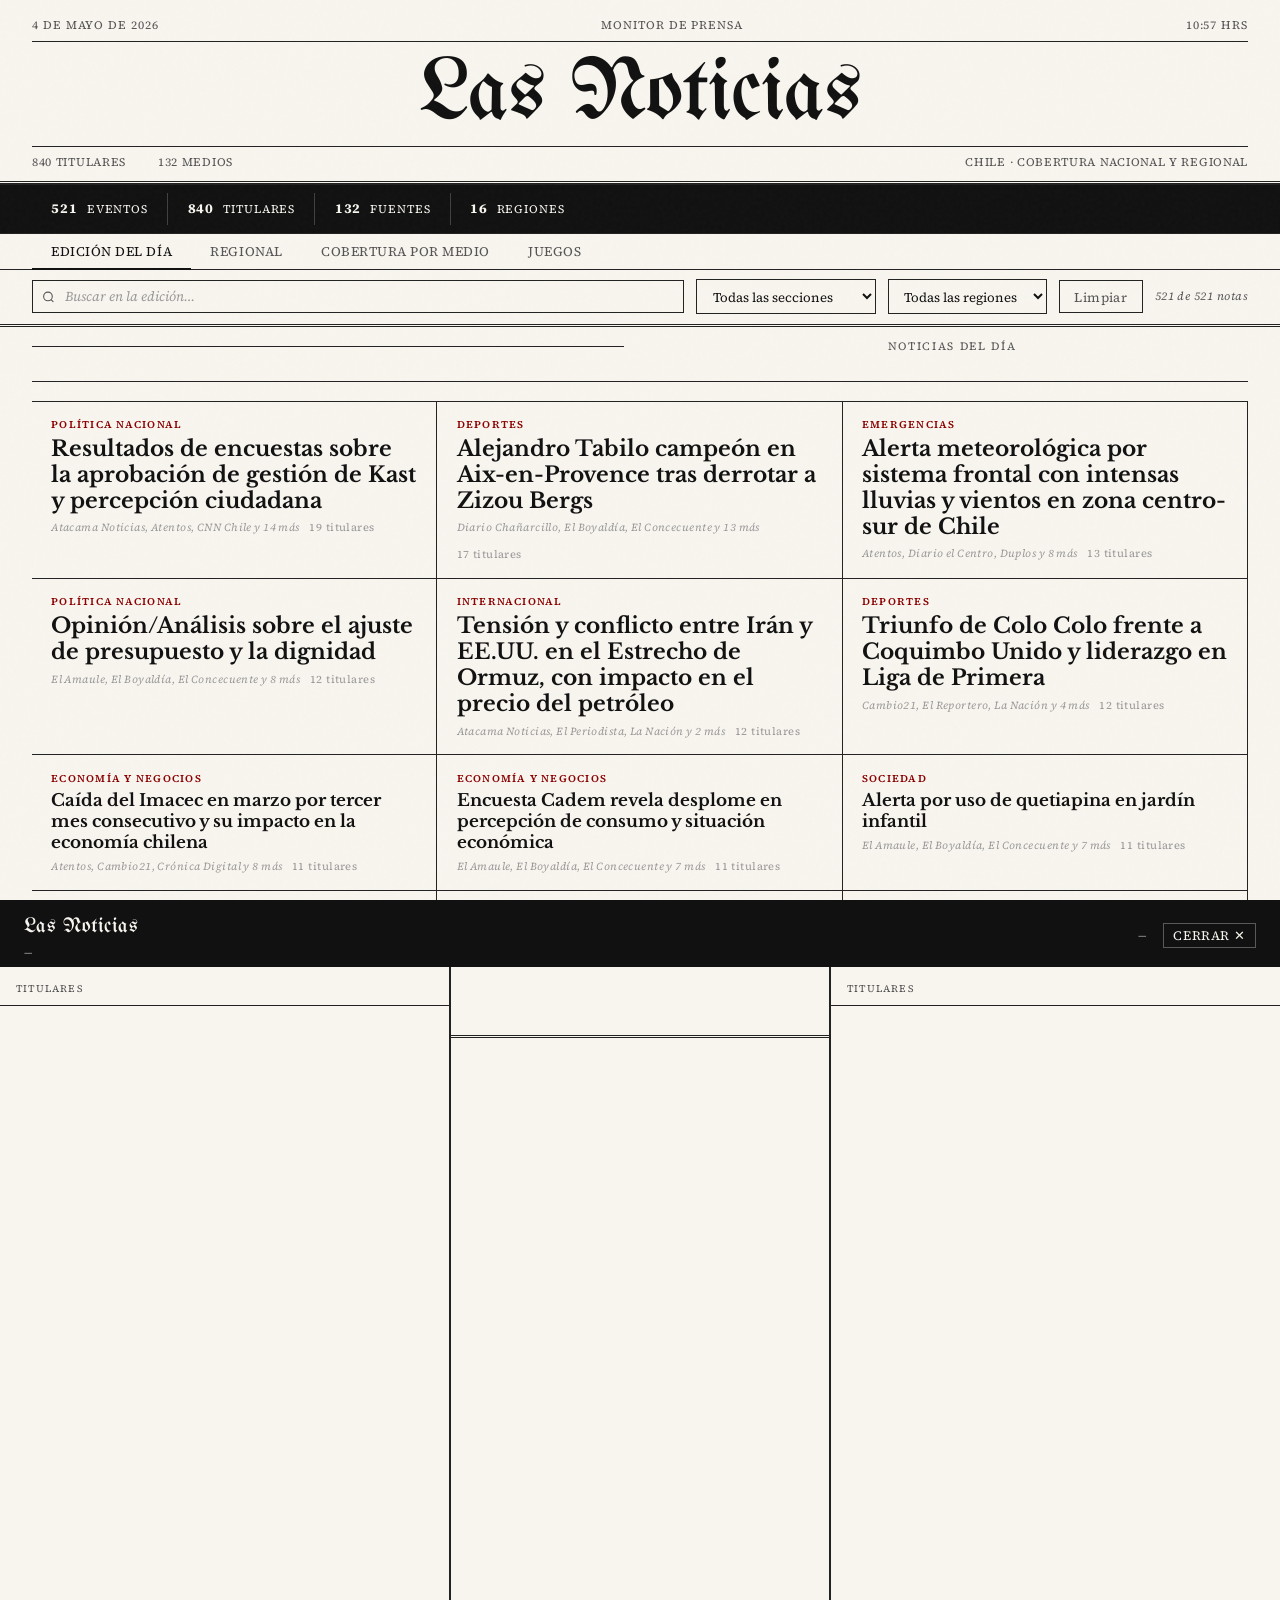
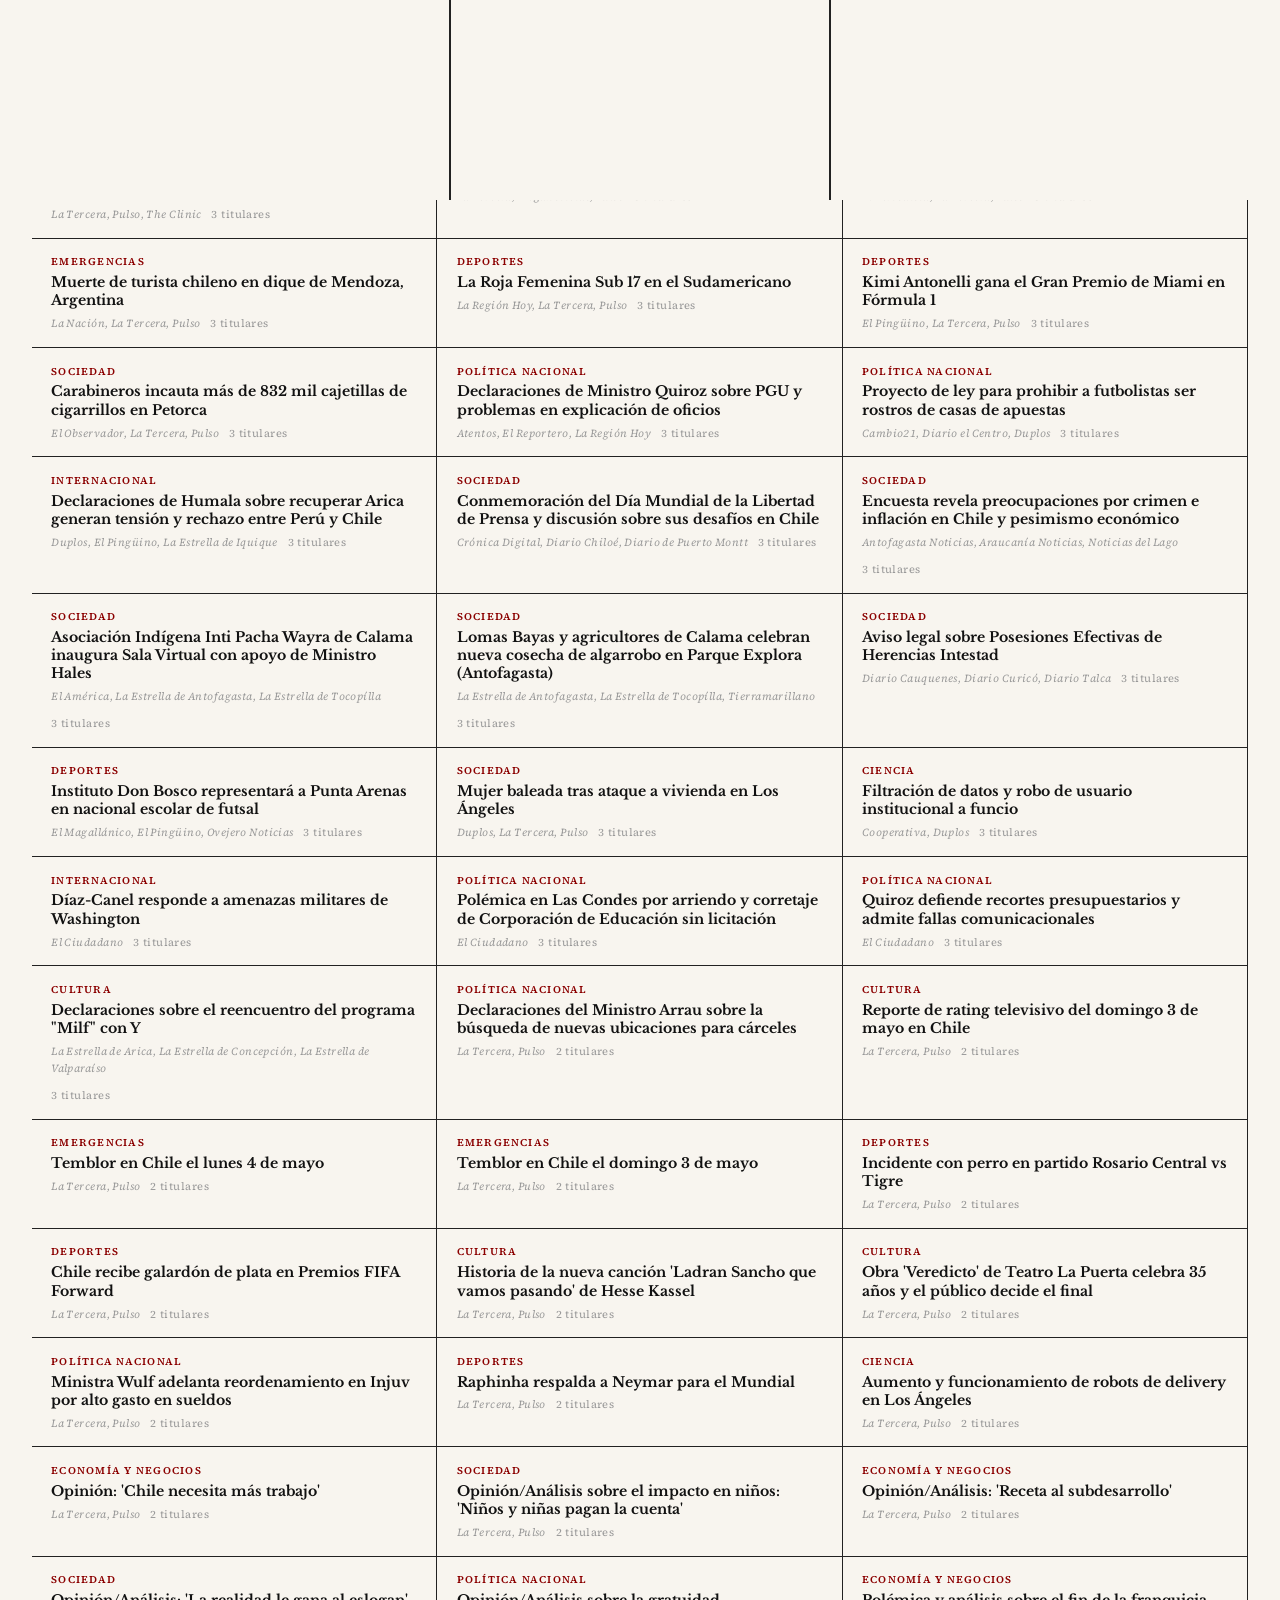
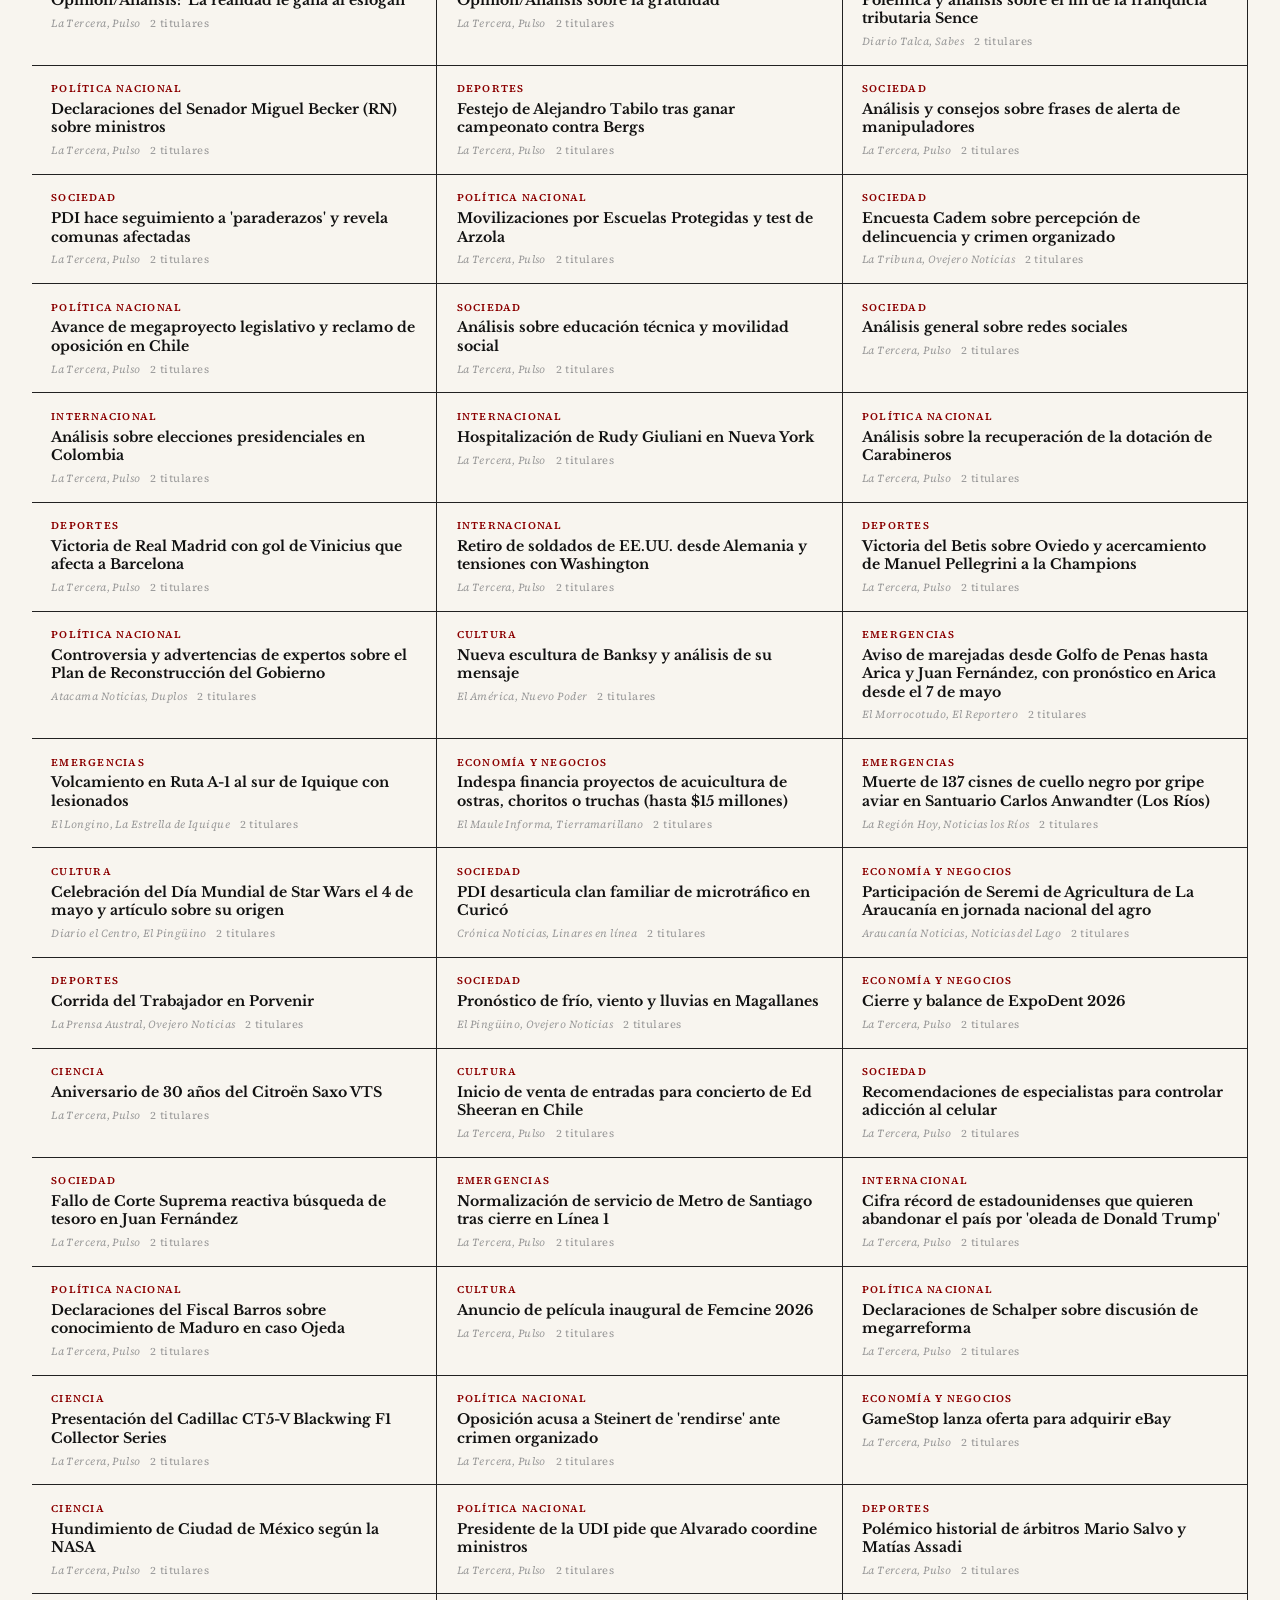
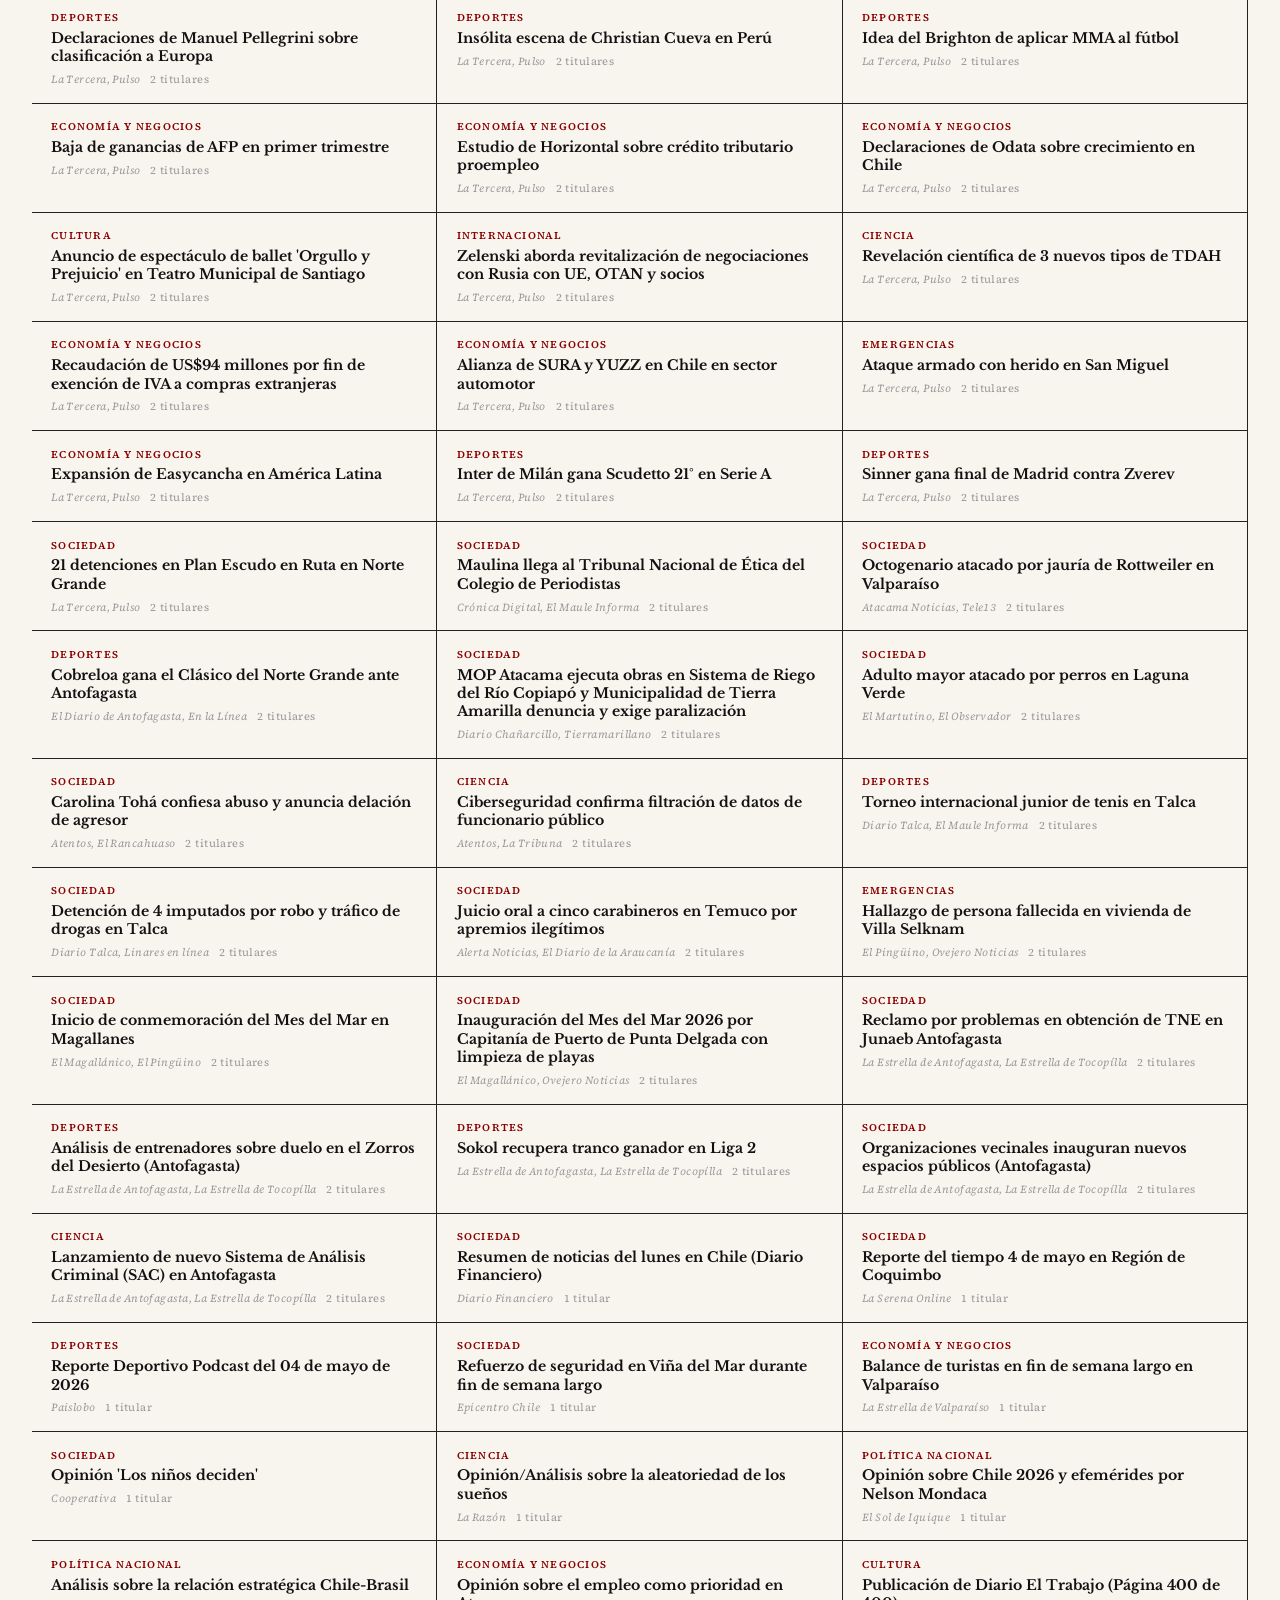
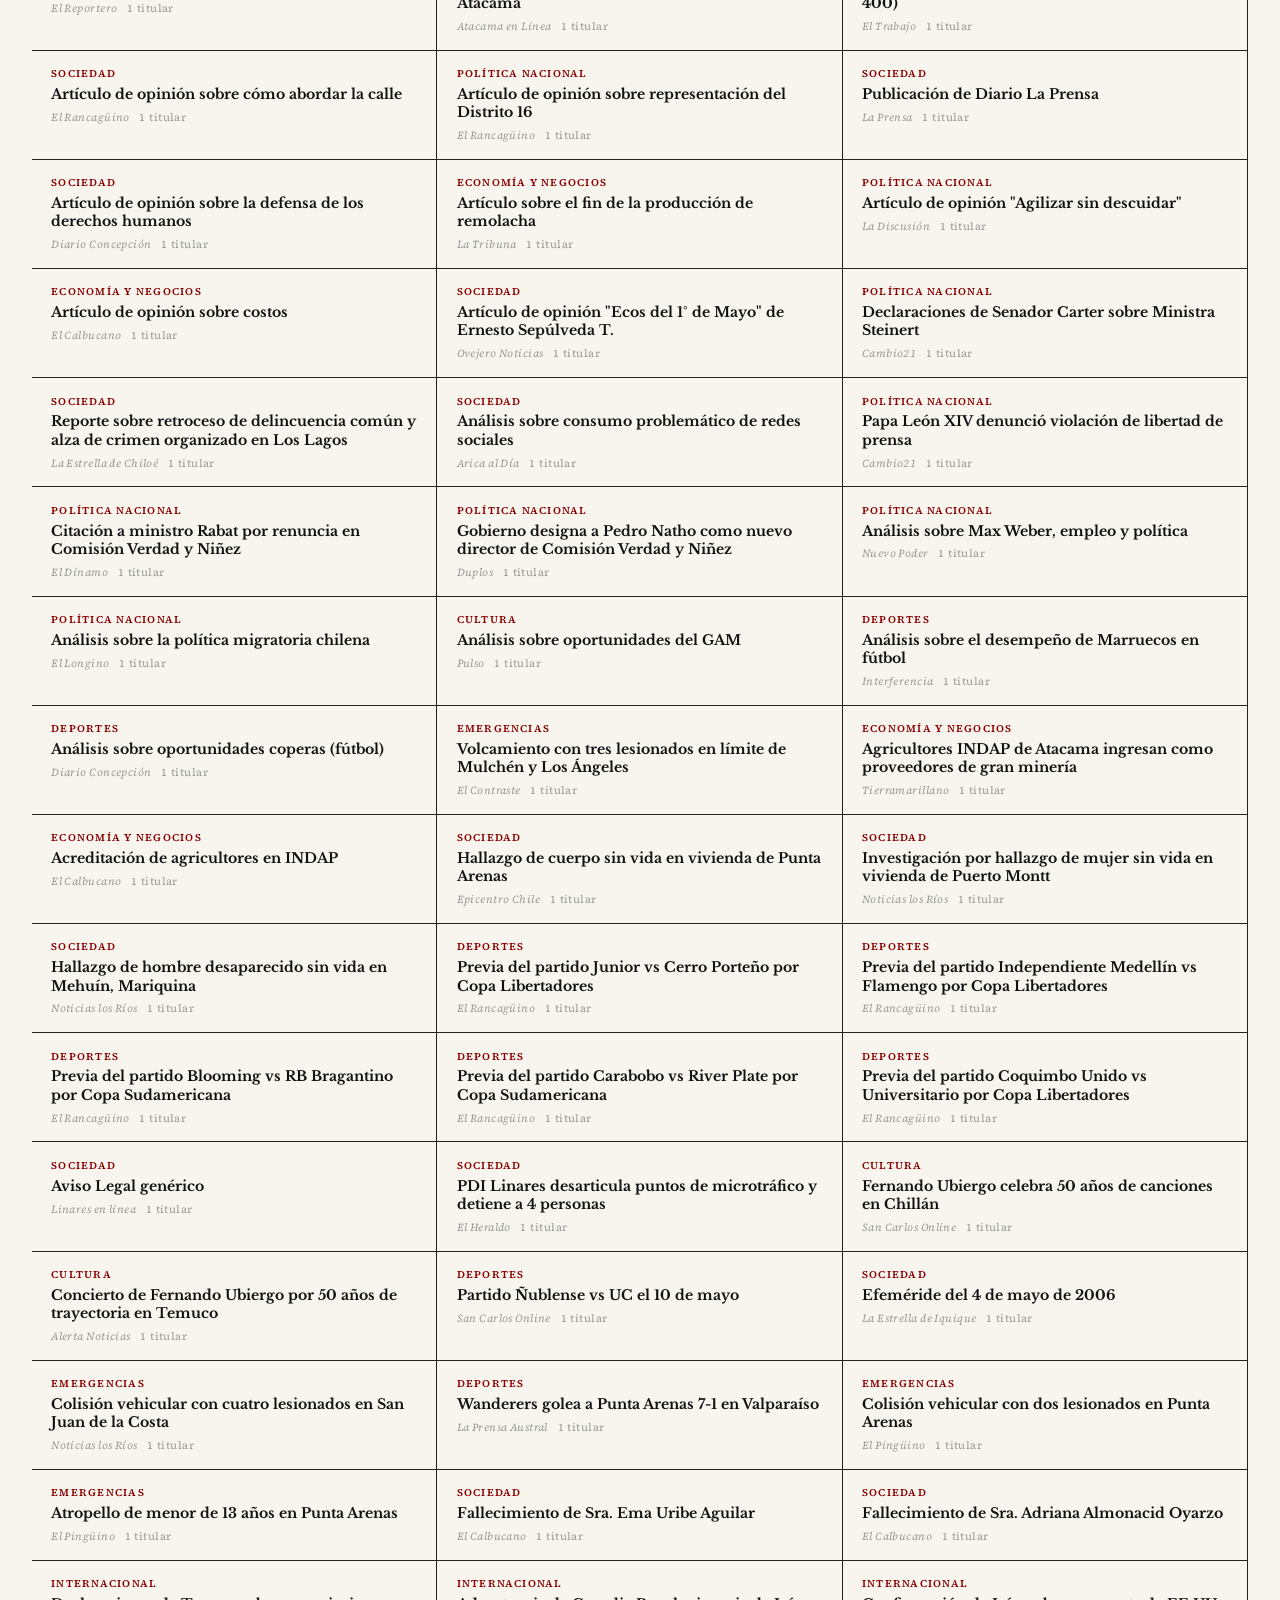
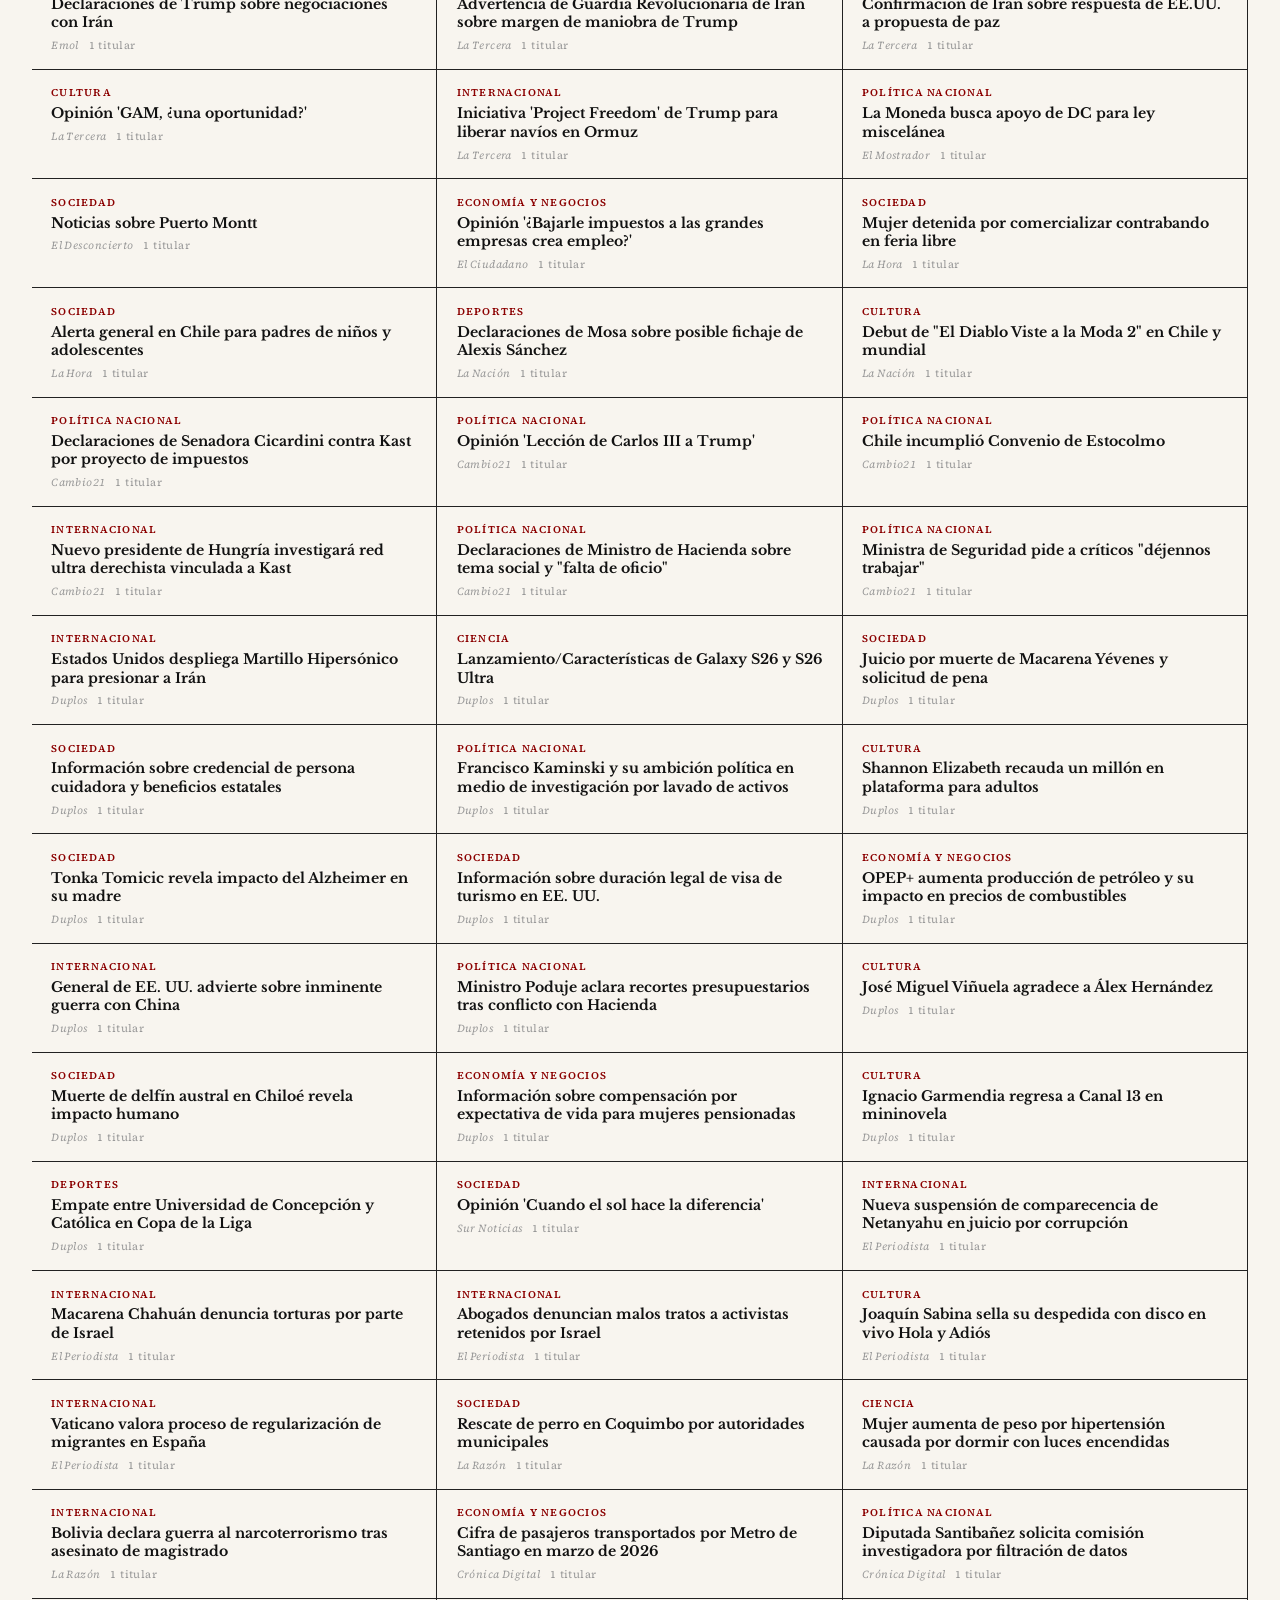
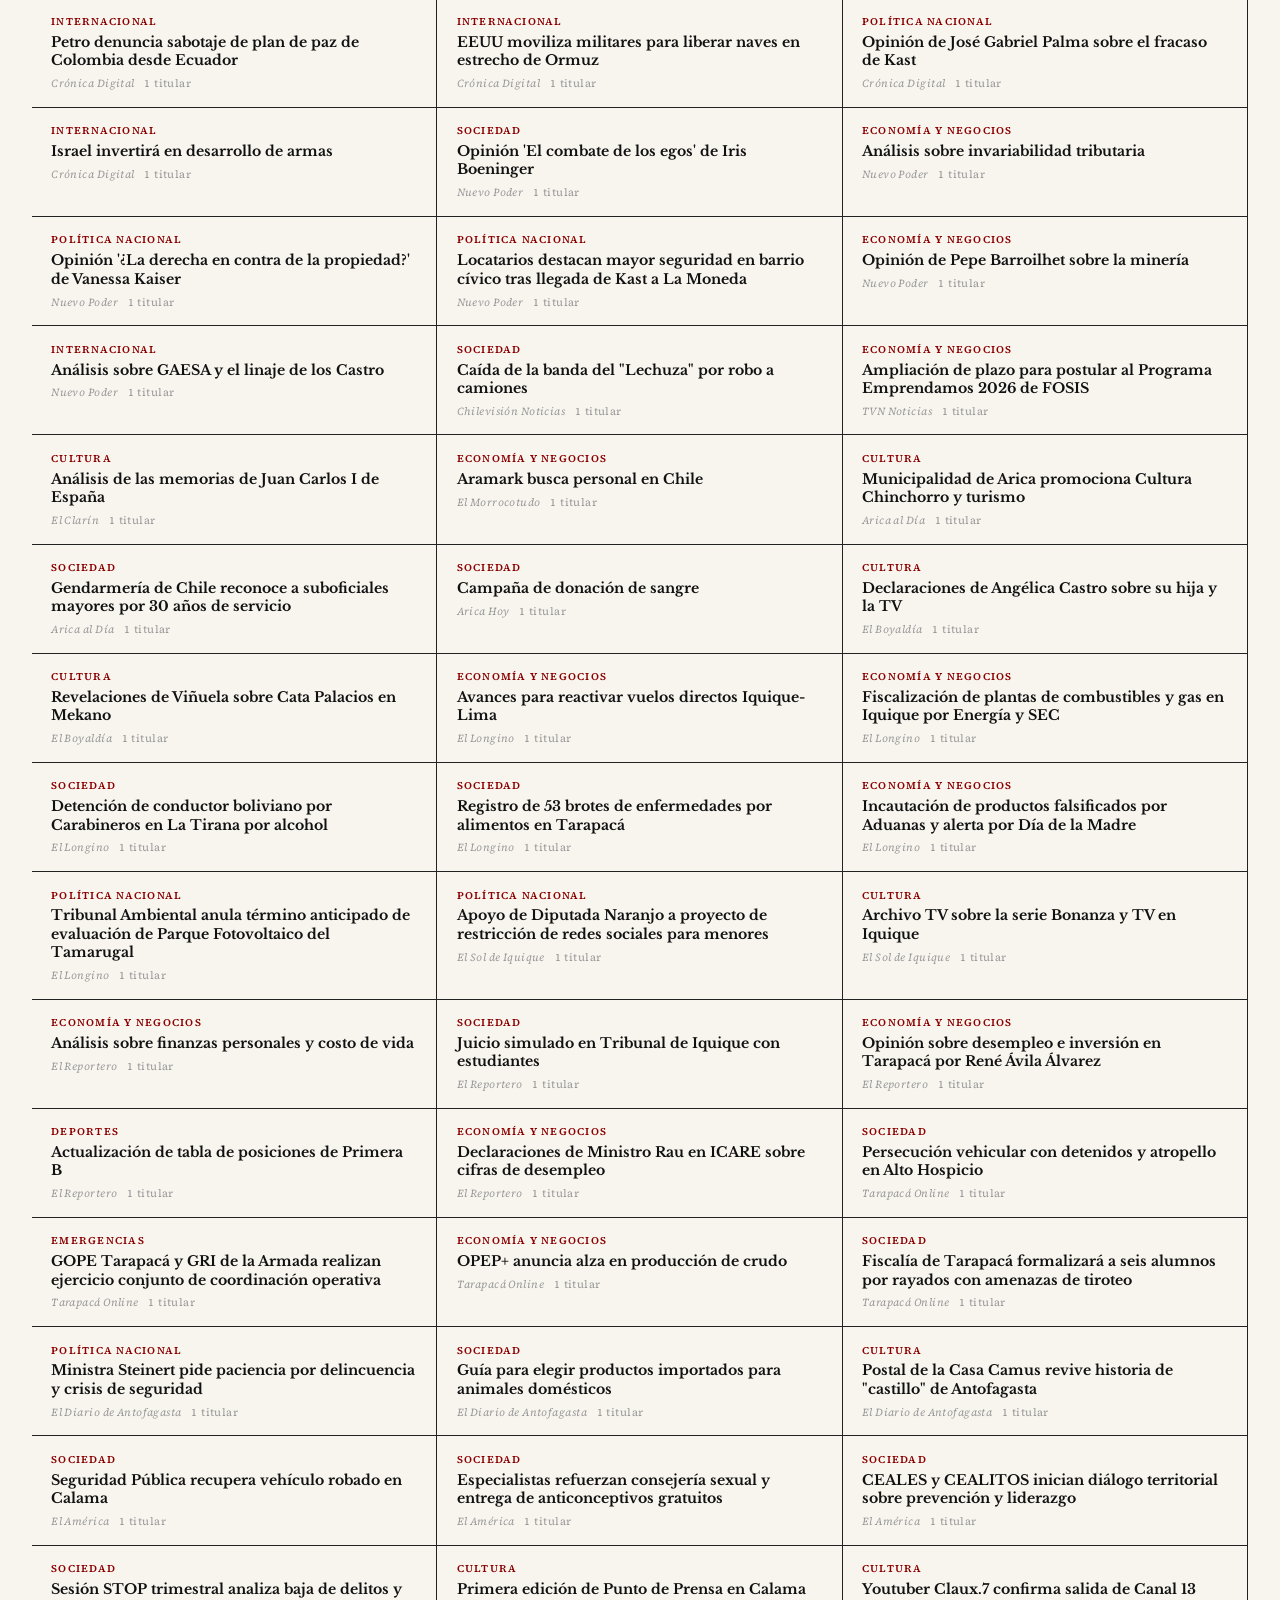
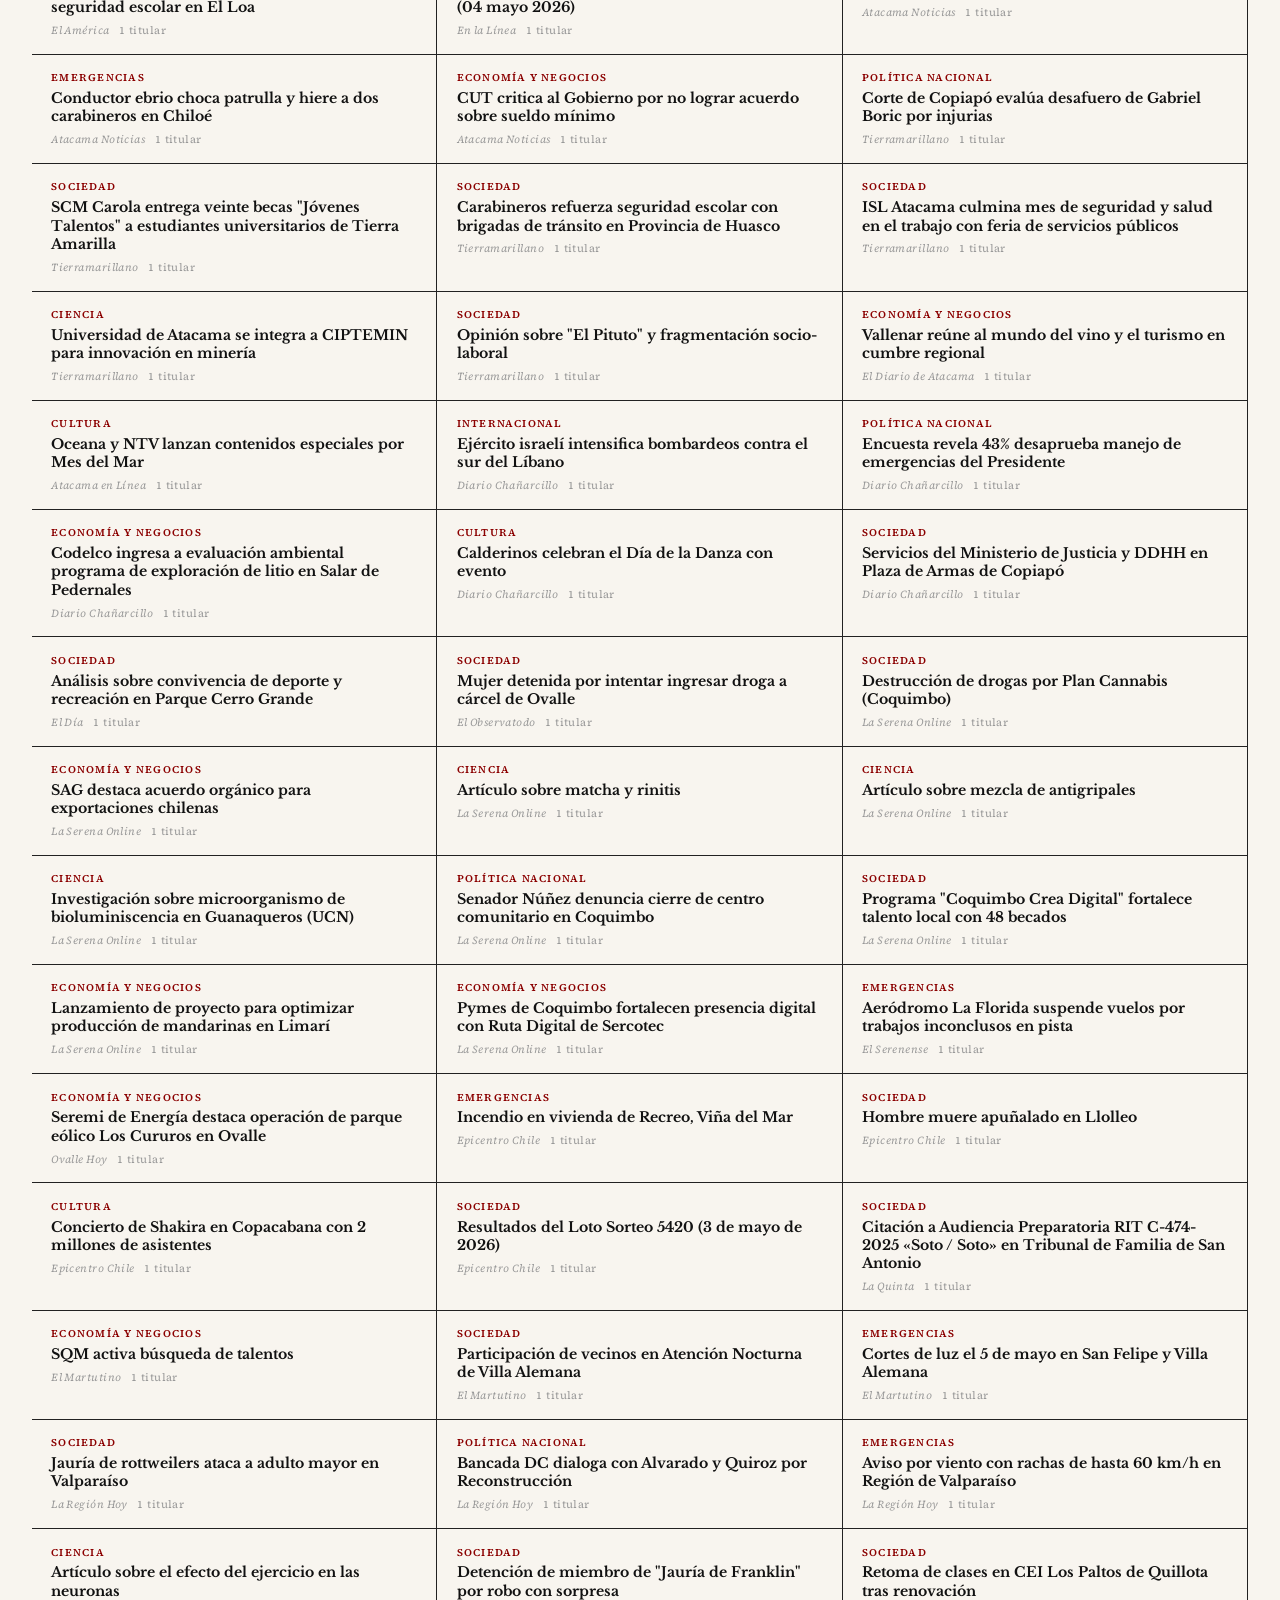
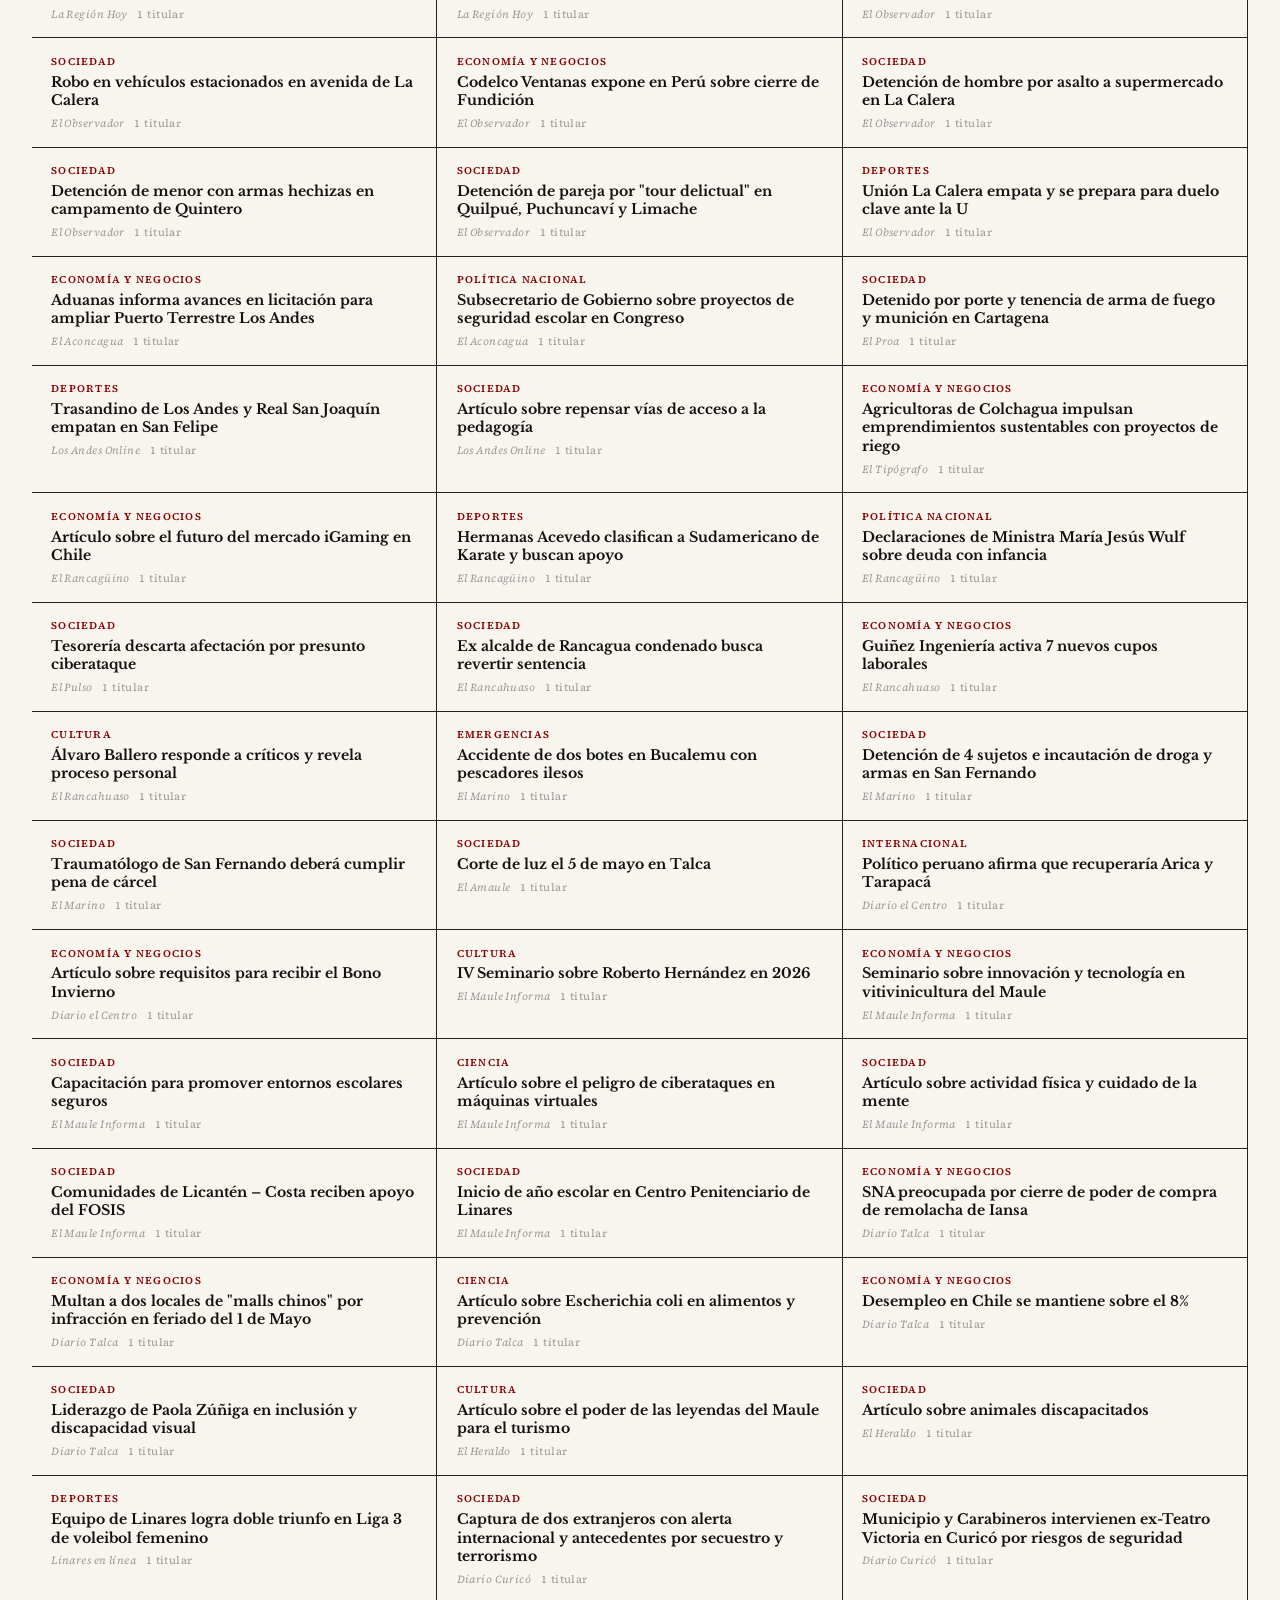
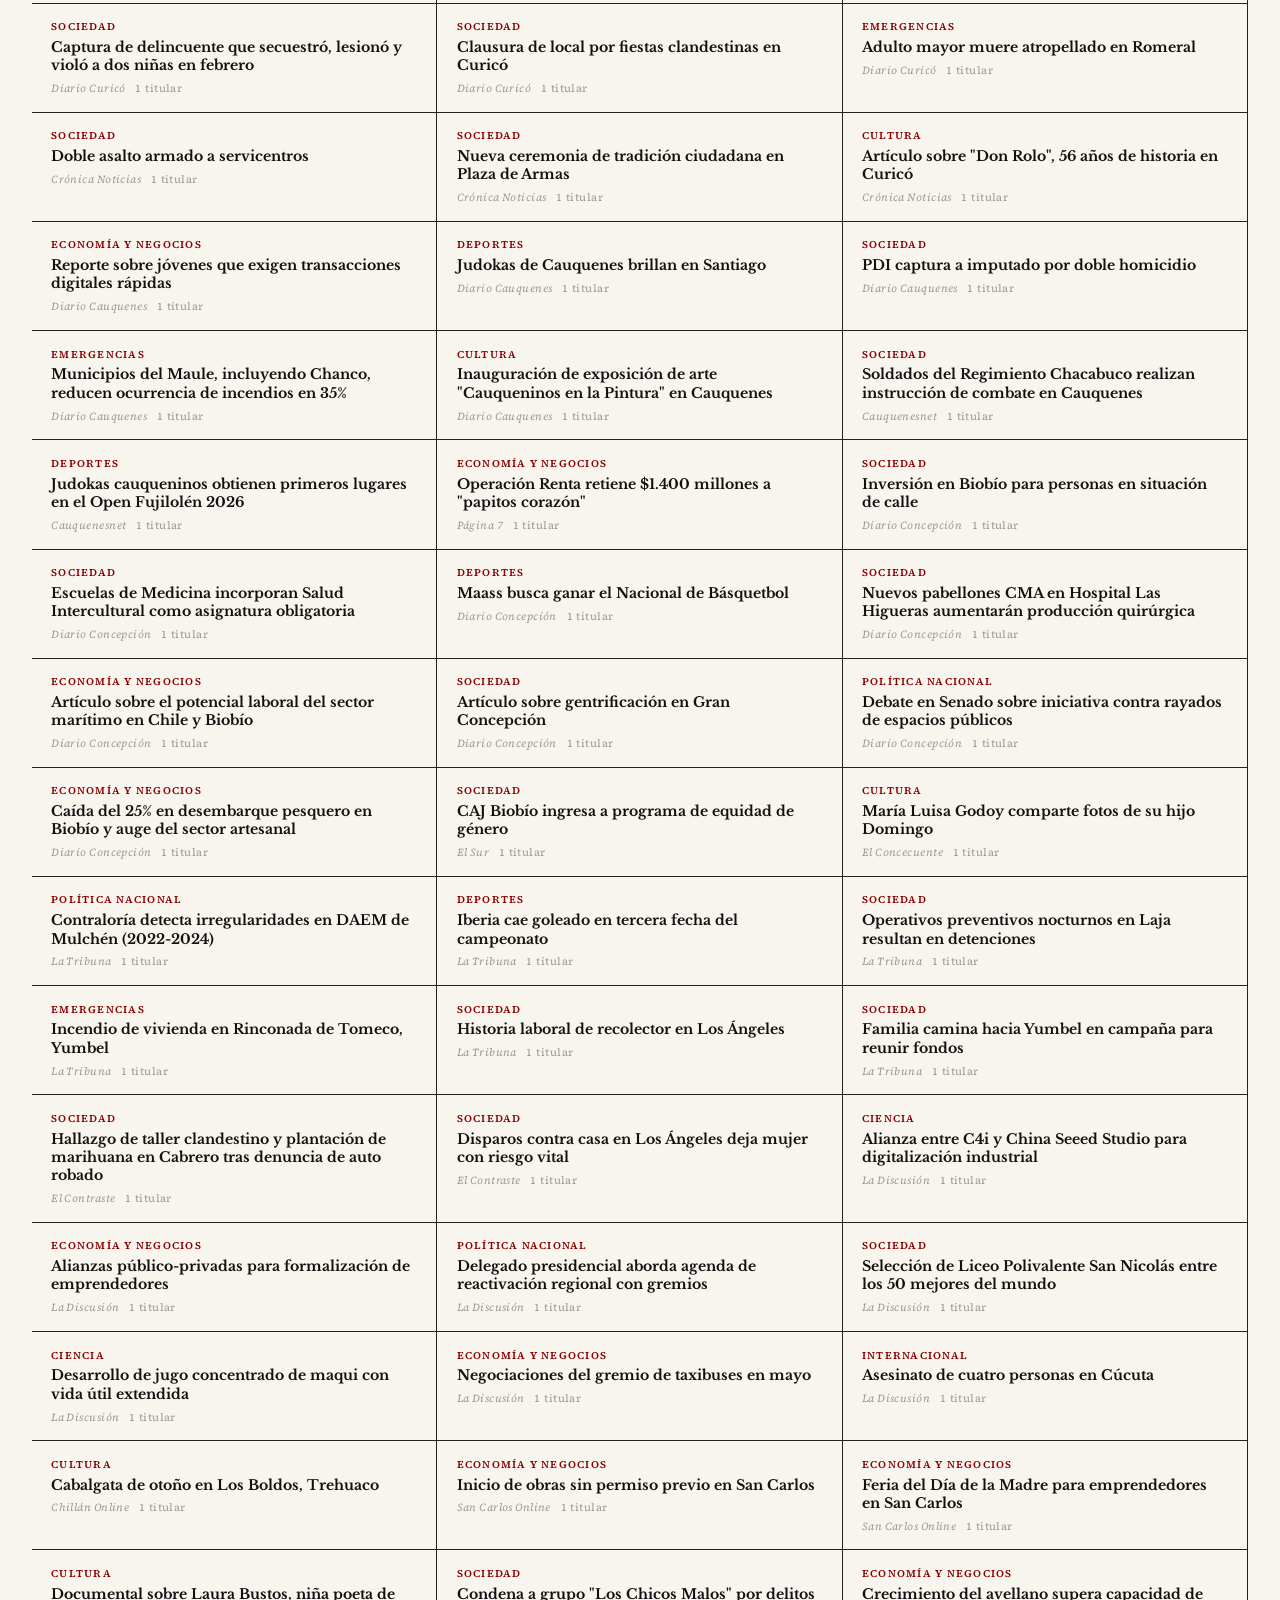
==== index.html @ 6fd8d86f "leer json" ====
<!DOCTYPE html>
<html lang="es">
<head>
<meta charset="UTF-8">
<meta name="viewport" content="width=device-width, initial-scale=1.0">
<title>Monitor de Medios Chile</title>
<link href="https://fonts.googleapis.com/css2?family=UnifrakturMaguntia&family=Libre+Baskerville:ital,wght@0,400;0,700;1,400&family=IM+Fell+English:ital@0;1&family=Source+Serif+4:opsz,wght@8..60,300;8..60,400;8..60,600;8..60,700&display=swap" rel="stylesheet">
<style>
:root {
  --paper:   #f8f5ef;
  --ink:     #111111;
  --rule:    #222222;
  --mid:     #555555;
  --light:   #999999;
  --cream:   #ede9e0;
  --accent:  #8b0000;
  --col-gap: 1.5rem;
  --max-w:   1320px;
}
*,*::before,*::after{box-sizing:border-box;margin:0;padding:0}
html{background:var(--paper)}
body{
  font-family:'Source Serif 4',Georgia,serif;
  background:var(--paper);color:var(--ink);
  font-size:15px;line-height:1.6;
  min-height:100vh;
}

/* ── GRAIN OVERLAY ── */
body::before{
  content:'';pointer-events:none;
  position:fixed;inset:0;z-index:9999;opacity:.025;
  background-image:url("data:image/svg+xml,%3Csvg viewBox='0 0 256 256' xmlns='http://www.w3.org/2000/svg'%3E%3Cfilter id='n'%3E%3CfeTurbulence type='fractalNoise' baseFrequency='0.9' numOctaves='4' stitchTiles='stitch'/%3E%3C/filter%3E%3Crect width='100%25' height='100%25' filter='url(%23n)'/%3E%3C/svg%3E");
}

/* ── MASTHEAD ── */
.masthead{
  border-bottom:3px double var(--rule);
  padding:1rem 2rem .6rem;
  max-width:var(--max-w);margin:0 auto;
}
.masthead-top{
  display:flex;justify-content:space-between;align-items:flex-end;
  border-bottom:1px solid var(--rule);
  padding-bottom:.4rem;margin-bottom:.4rem;
  font-size:.72rem;letter-spacing:.08em;text-transform:uppercase;
  color:var(--mid);font-family:'Source Serif 4',serif;
}
.masthead-flag{
  font-family:'UnifrakturMaguntia',cursive;
  font-size:clamp(2.8rem,7vw,5.5rem);
  line-height:1;text-align:center;
  letter-spacing:-.01em;color:var(--ink);
  padding:.2rem 0 .4rem;
}
.masthead-bottom{
  display:flex;justify-content:space-between;align-items:center;
  border-top:1px solid var(--rule);
  padding-top:.4rem;
  font-size:.72rem;letter-spacing:.06em;text-transform:uppercase;color:var(--mid);
}
.masthead-bottom span{font-family:'Source Serif 4',serif}
.edition-info{display:flex;gap:2rem}

/* ── AUTO-LOAD STATE ── */
.load-section{max-width:var(--max-w);margin:2rem auto;padding:0 2rem}
.load-zone{
  border:1px solid var(--rule);padding:3rem;
  text-align:center;background:transparent;
}
.load-label{font-family:'IM Fell English',serif;font-size:1.3rem;color:var(--mid)}
.load-sublabel{font-size:.8rem;color:var(--light);margin-top:.4rem;font-style:italic}
.load-error{font-size:.85rem;color:var(--accent);margin-top:.5rem;font-style:italic}
.load-manual{margin-top:1.5rem}
.load-manual label{
  display:inline-block;padding:.4rem 1rem;border:1px solid var(--rule);
  font-family:'Source Serif 4',serif;font-size:.82rem;color:var(--mid);
  cursor:pointer;transition:all .15s;letter-spacing:.03em;position:relative;
}
.load-manual label:hover{background:var(--ink);color:var(--paper)}
.load-manual input[type=file]{position:absolute;inset:0;opacity:0;cursor:pointer;width:100%}
.load-spinner{
  display:inline-block;width:18px;height:18px;
  border:2px solid var(--cream);border-top-color:var(--mid);
  border-radius:50%;animation:spin .7s linear infinite;
  vertical-align:middle;margin-right:.5rem;
}
@keyframes spin{to{transform:rotate(360deg)}}

/* ── STATS BAR ── */
.stats-bar{
  max-width:var(--max-w);margin:0 auto 0;padding:.5rem 2rem;
  display:flex;gap:0;
  border-top:1px solid var(--rule);border-bottom:1px solid var(--rule);
  background:var(--ink);color:var(--paper);
}
.stat-chip{
  padding:.3rem 1.2rem;font-size:.72rem;letter-spacing:.08em;
  text-transform:uppercase;border-right:1px solid rgba(255,255,255,.2);
}
.stat-chip:last-child{border-right:none}
.stat-chip strong{font-weight:700;margin-right:.3rem;font-size:.85rem}

/* ── SECTION DIVIDER ── */
.section-rule{
  max-width:var(--max-w);margin:0 auto;padding:0 2rem;
}
.section-rule hr{border:none;border-top:1px solid var(--rule);margin:.6rem 0 0}

/* ── TOOLBAR ── */
.toolbar{
  max-width:var(--max-w);margin:0 auto;padding:.6rem 2rem;
  display:flex;gap:.75rem;flex-wrap:wrap;align-items:center;
  border-bottom:3px double var(--rule);
}
.search-wrap{flex:1;min-width:200px;position:relative}
.search-wrap svg{position:absolute;left:.6rem;top:50%;transform:translateY(-50%);color:var(--mid);pointer-events:none}
.search-input{
  width:100%;padding:.4rem .6rem .4rem 2rem;
  border:1px solid var(--rule);background:transparent;
  font-family:'Source Serif 4',serif;font-size:.85rem;color:var(--ink);
  outline:none;
}
.search-input:focus{border-color:var(--accent)}
.search-input::placeholder{color:var(--light);font-style:italic}
select.filter-select{
  padding:.4rem .7rem;border:1px solid var(--rule);background:transparent;
  font-family:'Source Serif 4',serif;font-size:.82rem;color:var(--ink);
  outline:none;cursor:pointer;
}
select.filter-select:focus{border-color:var(--accent)}
.btn-clear{
  padding:.4rem .9rem;border:1px solid var(--rule);background:transparent;
  font-family:'Source Serif 4',serif;font-size:.82rem;color:var(--mid);cursor:pointer;
  transition:all .15s;letter-spacing:.03em;
}
.btn-clear:hover{background:var(--ink);color:var(--paper)}
.result-count{font-size:.72rem;color:var(--mid);margin-left:auto;letter-spacing:.04em;font-style:italic}

/* ── TABS ── */
.tabs{
  max-width:var(--max-w);margin:0 auto;padding:0 2rem;
  display:flex;gap:0;border-bottom:1px solid var(--rule);
}
.tab-btn{
  padding:.5rem 1.2rem;border:none;background:none;
  font-family:'Source Serif 4',serif;font-size:.82rem;
  color:var(--mid);cursor:pointer;
  border-bottom:2px solid transparent;margin-bottom:-1px;
  letter-spacing:.04em;text-transform:uppercase;
  transition:all .15s;
}
.tab-btn:hover{color:var(--ink)}
.tab-btn.active{color:var(--ink);border-bottom-color:var(--ink)}

/* ── NEWSPAPER GRID ── */
.newspaper-section{max-width:var(--max-w);margin:0 auto;padding:0 2rem 4rem}

/* section header */
.section-header{
  display:grid;grid-template-columns:1fr auto 1fr;
  align-items:center;gap:1rem;
  padding:.7rem 0 .5rem;
  border-bottom:1px solid var(--rule);
  margin-bottom:1.2rem;
}
.section-header::before,.section-header::after{content:'';height:1px;background:var(--rule)}
.section-title{
  font-family:'Source Serif 4',serif;font-size:.7rem;font-weight:400;
  text-transform:uppercase;letter-spacing:.15em;color:var(--mid);
  text-align:center;white-space:nowrap;
}

/* newspaper column layout */
.news-columns{display:flex;flex-wrap:wrap;border-top:1px solid var(--rule)}
.story{
  width:33.333%;
  border-right:1px solid var(--rule);
  border-bottom:1px solid var(--rule);
  box-sizing:border-box;
}
@media(max-width:900px){.story{width:50%}}
@media(max-width:580px){.story{width:100%;border-right:none}}

/* individual story */
.story{
  padding:.9rem 1.2rem;
  cursor:pointer;
  transition:background .15s;
  display:block;
  position:relative;
}
.story:hover{background:rgba(0,0,0,.03)}
.story.active{background:rgba(139,0,0,.05)}
.story.active::before{
  content:'';position:absolute;left:0;top:0;bottom:0;width:3px;background:var(--accent);
}

/* story size variants */
.story-lg .story-headline{font-size:1.35rem;line-height:1.2}
.story-md .story-headline{font-size:1.05rem;line-height:1.25}
.story-sm .story-headline{font-size:.88rem;line-height:1.3}

.story-kicker{
  font-size:.65rem;text-transform:uppercase;letter-spacing:.12em;
  color:var(--accent);font-weight:600;margin-bottom:.2rem;
  font-family:'Source Serif 4',serif;
}
.story-headline{
  font-family:'Libre Baskerville',Georgia,serif;
  font-weight:700;color:var(--ink);
  margin-bottom:.35rem;
}
.story-img{
  width:100%;height:130px;object-fit:cover;display:block;
  margin:.5rem 0;
  filter:grayscale(20%);
}
.story-meta{
  font-size:.68rem;color:var(--light);
  letter-spacing:.04em;
  display:flex;gap:.6rem;flex-wrap:wrap;align-items:center;
  margin-top:.3rem;
}
.story-meta .fuentes{font-style:italic}
.story-meta .cat-tag{
  font-size:.6rem;text-transform:uppercase;letter-spacing:.08em;
  padding:.1rem .4rem;border:1px solid var(--light);color:var(--mid);
}
.story-byline{font-size:.72rem;color:var(--mid);font-style:italic;margin-bottom:.2rem}

/* ── COVERAGE ── */
.coverage-grid{
  columns:3;column-gap:0;column-rule:1px solid var(--rule);
}
@media(max-width:800px){.coverage-grid{columns:2}}
.coverage-item{
  break-inside:avoid;padding:.75rem 1.2rem;
  border-bottom:1px solid var(--rule);
}
.coverage-name{font-weight:700;font-size:.88rem;margin-bottom:.2rem}
.coverage-bar-wrap{height:2px;background:var(--cream);margin:.3rem 0}
.coverage-bar{height:100%;background:var(--ink);transition:width .6s}
.coverage-count{font-size:.72rem;color:var(--mid);font-style:italic}
.coverage-cats{font-size:.65rem;color:var(--light);margin-top:.2rem}

/* ── SLIDE PANEL ── */
.panel-overlay{position:fixed;inset:0;background:rgba(0,0,0,0);z-index:100;pointer-events:none;transition:background .3s}
.panel-overlay.open{background:rgba(0,0,0,.5);pointer-events:all}

.slide-panel{
  position:fixed;inset:0;
  background:var(--paper);
  z-index:101;
  display:flex;flex-direction:column;
  transform:translateY(100%);
  transition:transform .38s cubic-bezier(.4,0,.2,1);
  overflow:hidden;
  border-top:4px solid var(--ink);
}
.slide-panel.open{transform:translateY(0)}

/* panel masthead */
.panel-flag-bar{
  background:var(--ink);color:var(--paper);
  padding:.4rem 1.5rem;
  display:flex;justify-content:space-between;align-items:center;
  flex-shrink:0;
}
.panel-flag-title{
  font-family:'UnifrakturMaguntia',cursive;font-size:1.3rem;color:var(--paper);
  letter-spacing:.02em;
}
.panel-kicker{
  font-size:.65rem;text-transform:uppercase;letter-spacing:.1em;
  color:rgba(255,255,255,.6);
}
.panel-close{
  background:none;border:1px solid rgba(255,255,255,.3);
  color:var(--paper);cursor:pointer;font-size:.8rem;
  padding:.2rem .6rem;letter-spacing:.05em;text-transform:uppercase;
  font-family:'Source Serif 4',serif;
  transition:all .15s;
}
.panel-close:hover{background:var(--paper);color:var(--ink)}

/* panel 3-col */
.panel-3col{
  flex:1;display:grid;
  grid-template-columns:1fr 380px 1fr;
  overflow:hidden;min-height:0;
}
.panel-side{
  overflow-y:auto;
  border-right:1px solid var(--rule);
  padding:.5rem 0;
}
.panel-side:last-child{border-right:none;border-left:1px solid var(--rule)}
.panel-side-label{
  font-size:.62rem;text-transform:uppercase;letter-spacing:.12em;color:var(--mid);
  padding:.4rem 1rem .5rem;border-bottom:1px solid var(--rule);
  position:sticky;top:0;background:var(--paper);z-index:1;
}

/* panel center */
.panel-center{
  display:flex;flex-direction:column;overflow-y:auto;
  border-left:1px solid var(--rule);border-right:1px solid var(--rule);
}
.panel-img-wrap{width:100%;flex-shrink:0;overflow:hidden;background:var(--cream);max-height:50vh}
.panel-img-wrap img{width:100%;height:100%;object-fit:cover;display:block;filter:grayscale(15%)}
.panel-center-body{padding:1.5rem 1.25rem 2rem;text-align:center;border-bottom:3px double var(--rule)}
.panel-title{
  font-family:'Libre Baskerville',serif;font-size:clamp(1.1rem,2.5vw,1.7rem);
  font-weight:700;line-height:1.2;color:var(--ink);margin-bottom:.75rem;
}
.panel-regiones{display:flex;gap:.4rem;flex-wrap:wrap;justify-content:center;margin-top:.5rem}
.panel-region-chip{
  font-size:.62rem;text-transform:uppercase;letter-spacing:.06em;
  padding:.15rem .5rem;border:1px solid var(--rule);color:var(--mid);
  font-family:'Source Serif 4',serif;
}
.panel-stats-center{
  font-size:.7rem;color:var(--mid);letter-spacing:.05em;
  text-transform:uppercase;margin-top:.8rem;
  font-family:'Source Serif 4',serif;
}

/* panel headlines */
.ph-item{
  padding:.55rem 1rem;border-bottom:1px solid rgba(0,0,0,.08);
}
.ph-item:last-child{border-bottom:none}
.ph-text{font-size:.82rem;line-height:1.45;color:var(--ink);font-family:'Source Serif 4',serif}
.ph-text a{color:var(--ink);text-decoration:none;border-bottom:1px dotted var(--mid)}
.ph-text a:hover{border-bottom-color:var(--accent);color:var(--accent)}
.ph-chips{display:flex;flex-wrap:wrap;gap:.25rem;margin-top:.35rem}
.ph-chip{
  font-size:.6rem;letter-spacing:.05em;text-transform:uppercase;
  padding:.1rem .4rem;border:1px solid var(--rule);
  color:var(--mid);text-decoration:none;font-family:'Source Serif 4',serif;
  transition:all .12s;
}
.ph-chip-link:hover{background:var(--ink);color:var(--paper);border-color:var(--ink)}
.ph-grouped{background:rgba(0,0,0,.02);padding:.6rem .9rem!important;margin:.2rem .5rem;border-left:2px solid var(--rule)!important}

/* ── REGIONAL ── */
.regional-layout{
  display:grid;
  grid-template-columns:1fr 380px 1fr;
  border-top:1px solid var(--rule);
}
/* left: diarios */
.regional-sources-col{
  border-right:1px solid var(--rule);
  display:flex;flex-direction:column;
}
.regional-col-header{
  padding:.6rem 1rem;
  border-bottom:1px solid var(--rule);
  font-size:.65rem;text-transform:uppercase;letter-spacing:.1em;color:var(--mid);
  font-family:'Source Serif 4',serif;
  display:flex;justify-content:space-between;align-items:center;
  flex-shrink:0;
}
.reg-source-item{
  padding:.55rem 1rem;border-bottom:1px solid rgba(0,0,0,.06);
  cursor:pointer;transition:background .12s;
  display:flex;justify-content:space-between;align-items:center;
}
.reg-source-item:hover{background:rgba(0,0,0,.04)}
.reg-source-item.regional{border-left:3px solid var(--accent)}
.reg-source-item.external{border-left:3px solid transparent;opacity:.7}
.reg-source-name{font-size:.82rem;font-family:'Source Serif 4',serif;color:var(--ink)}
.reg-source-count{
  font-size:.65rem;font-family:'Source Serif 4',serif;
  color:var(--mid);background:var(--cream);
  padding:.1rem .35rem;border:1px solid var(--rule);
}
/* center: map */
.regional-map-col{
  border-right:1px solid var(--rule);
  padding:.5rem;
  display:flex;flex-direction:column;
}
.regional-map-placeholder{
  display:flex;flex-direction:column;
  align-items:center;
  padding:.5rem;
}
#chile-svg-wrap{
  width:100%;
  display:flex;justify-content:center;
}
#chile-svg-wrap svg{
  width:50% !important;
  height:auto !important;
  max-width:340px;
  display:block;
}
.rmp-label{
  font-family:'Libre Baskerville',serif;font-size:.78rem;font-weight:700;
  text-align:center;text-transform:uppercase;letter-spacing:.1em;color:var(--mid);
  margin-bottom:.3rem;
}
.rmp-sublabel{font-size:.68rem;color:var(--light);font-style:italic;text-align:center}
.regional-map-regions{
  width:100%;margin-top:1rem;display:flex;flex-direction:column;gap:.25rem;
  overflow-y:auto;max-height:340px;
}
.rmp-region-btn{
  width:100%;text-align:left;padding:.3rem .6rem;
  border:1px solid var(--rule);background:transparent;
  font-family:'Source Serif 4',serif;font-size:.72rem;
  color:var(--ink);cursor:pointer;transition:all .12s;
  display:flex;justify-content:space-between;align-items:center;
}
.rmp-region-btn:hover{background:var(--ink);color:var(--paper);border-color:var(--ink)}
.rmp-region-btn.active{background:var(--ink);color:var(--paper);border-color:var(--ink)}
.rmp-count{font-size:.6rem;opacity:.6}
/* right: noticias */
.regional-news-col{
  display:flex;flex-direction:column;
}
.reg-divider{
  padding:.4rem 1rem;
  font-size:.6rem;text-transform:uppercase;letter-spacing:.12em;color:var(--light);
  background:var(--cream);border-top:1px solid var(--rule);border-bottom:1px solid var(--rule);
  font-family:'Source Serif 4',serif;
}
/* story inside regional panel — simpler */
.reg-story{
  padding:.7rem 1rem;border-bottom:1px solid rgba(0,0,0,.07);
  cursor:pointer;transition:background .12s;
}
.reg-story:hover{background:rgba(0,0,0,.03)}
.reg-story.active{background:rgba(139,0,0,.05);border-left:3px solid var(--accent)}
.reg-story-kicker{font-size:.6rem;text-transform:uppercase;letter-spacing:.1em;color:var(--accent);font-family:'Source Serif 4',serif;margin-bottom:.15rem}
.reg-story-title{font-family:'Libre Baskerville',serif;font-size:.9rem;font-weight:700;line-height:1.3;color:var(--ink)}
.reg-story-meta{font-size:.65rem;color:var(--light);font-style:italic;margin-top:.2rem}
/* source modal already defined */
@media(max-width:1000px){
  .regional-layout{grid-template-columns:1fr 240px}
  .regional-sources-col{display:none}
}
@media(max-width:680px){
  .regional-layout{grid-template-columns:1fr}
  .regional-map-col{display:none}
}

/* ── MAP TOOLTIP ── */
#map-tooltip{
  position:fixed;
  background:var(--ink);
  color:var(--paper);
  padding:.5rem .85rem;
  font-family:'Source Serif 4',serif;
  font-size:.75rem;
  line-height:1.5;
  pointer-events:none;
  z-index:500;
  opacity:0;
  transition:opacity .12s;
  border-left:3px solid var(--accent);
  max-width:220px;
}
#map-tooltip.visible{opacity:1}
#map-tooltip .tt-name{
  font-family:'Libre Baskerville',serif;
  font-weight:700;font-size:.82rem;
  margin-bottom:.2rem;
}
#map-tooltip .tt-row{
  font-size:.7rem;color:rgba(255,255,255,.7);
}
#map-tooltip .tt-row strong{color:var(--paper)}


/* ── JUEGOS ── */
.juegos-layout{
  max-width:800px;margin:3rem auto;padding:0 2rem;
  display:flex;gap:3rem;align-items:flex-start;justify-content:center;
}
.juego-divider{width:1px;background:var(--rule);align-self:stretch;margin:0 .5rem}
.juego-col{display:flex;flex-direction:column;align-items:center;gap:.6rem}
.juego-header{
  width:100%;display:flex;justify-content:space-between;align-items:baseline;
  border-bottom:1px solid var(--rule);padding-bottom:.3rem;margin-bottom:.2rem;
}
.juego-title{
  font-family:'Libre Baskerville',serif;font-size:.9rem;font-weight:700;
  text-transform:uppercase;letter-spacing:.1em;
}
.juego-score{
  font-family:'IBM Plex Mono',monospace;font-size:1rem;font-weight:700;
  color:var(--accent);letter-spacing:.1em;
}
.juego-screen{
  position:relative;
  background:#0a0a0a;
  border:3px solid var(--ink);
  box-shadow:4px 4px 0 var(--ink);
  overflow:hidden;
}
.juego-overlay{
  position:absolute;inset:0;
  background:rgba(10,10,10,.92);
  display:flex;flex-direction:column;align-items:center;justify-content:center;
  gap:.6rem;z-index:10;
}
.juego-overlay-title{
  font-family:'Libre Baskerville',serif;font-size:1.3rem;font-weight:700;
  color:#d4ff00;letter-spacing:.05em;
}
.juego-overlay-sub{font-size:.75rem;color:#888;font-family:monospace;letter-spacing:.1em}
.juego-btn{
  background:#d4ff00;color:#000;border:none;
  font-family:monospace;font-size:.85rem;font-weight:700;
  padding:.4rem 1.2rem;cursor:pointer;letter-spacing:.08em;
  transition:transform .1s;
}
.juego-btn:hover{transform:scale(1.05)}
.juego-controls-hint{font-size:.65rem;color:#666;font-family:monospace;letter-spacing:.06em}
.juego-hi{
  font-family:'IBM Plex Mono',monospace;font-size:.72rem;
  color:var(--mid);letter-spacing:.06em;
}

/* ── SOURCE CAROUSEL ── */
.ph-source-group{
  padding:.55rem 1rem;border-bottom:1px solid rgba(0,0,0,.08);
  cursor:pointer;
}
.ph-source-group:last-child{border-bottom:none}
.ph-source-group:hover{background:rgba(0,0,0,.03)}
.psg-header{
  display:flex;align-items:center;justify-content:space-between;
  margin-bottom:.3rem;
}
.psg-name{
  font-family:'Source Serif 4',serif;font-size:.65rem;font-weight:600;
  text-transform:uppercase;letter-spacing:.06em;color:var(--accent);
}
.psg-count{
  font-size:.6rem;font-family:'Source Serif 4',serif;
  color:var(--mid);letter-spacing:.04em;
  background:var(--cream);padding:.1rem .4rem;border:1px solid var(--rule);
}
.psg-carousel{position:relative}
.psg-stage{
  position:relative;
  overflow:hidden;
}
.psg-text{
  font-size:.82rem;line-height:1.4;color:var(--ink);
  font-family:'Source Serif 4',serif;
  transition:none;
}
.psg-text a{color:var(--ink);text-decoration:none;border-bottom:1px dotted var(--mid)}
.psg-text a:hover{border-bottom-color:var(--accent);color:var(--accent)}
.psg-text.slide-out-left{
  animation:slideOutLeft .22s ease forwards;
}
.psg-text.slide-out-right{
  animation:slideOutRight .22s ease forwards;
}
.psg-text.slide-in-left{
  animation:slideInLeft .22s ease forwards;
}
.psg-text.slide-in-right{
  animation:slideInRight .22s ease forwards;
}
@keyframes slideOutLeft{from{transform:translateX(0);opacity:1}to{transform:translateX(-28px);opacity:0}}
@keyframes slideOutRight{from{transform:translateX(0);opacity:1}to{transform:translateX(28px);opacity:0}}
@keyframes slideInLeft{from{transform:translateX(28px);opacity:0}to{transform:translateX(0);opacity:1}}
@keyframes slideInRight{from{transform:translateX(-28px);opacity:0}to{transform:translateX(0);opacity:1}}
.psg-nav{
  display:flex;align-items:center;gap:.5rem;margin-top:.35rem;
}
.psg-btn{
  background:none;border:1px solid var(--rule);
  font-family:'Source Serif 4',serif;font-size:.7rem;
  color:var(--mid);cursor:pointer;padding:.1rem .4rem;
  transition:all .12s;line-height:1;
}
.psg-btn:hover{background:var(--ink);color:var(--paper);border-color:var(--ink)}
.psg-dots{display:flex;gap:.25rem;align-items:center}
.psg-dot{
  width:5px;height:5px;border-radius:50%;
  background:var(--rule);transition:background .2s;cursor:pointer;
}
.psg-dot.active{background:var(--ink)}
.psg-progress{
  height:1px;background:var(--rule);margin-top:.4rem;overflow:hidden;
}
.psg-progress-bar{
  height:100%;background:var(--accent);width:0%;
  transition:width 6s linear;
}

/* ── SOURCE MODAL ── */
.source-modal-overlay{
  position:fixed;inset:0;background:rgba(0,0,0,.6);
  z-index:200;display:flex;align-items:center;justify-content:center;
  opacity:0;pointer-events:none;transition:opacity .2s;
}
.source-modal-overlay.open{opacity:1;pointer-events:all}
.source-modal{
  background:var(--paper);
  border:1px solid var(--rule);border-top:4px solid var(--ink);
  width:min(520px,90vw);max-height:80vh;
  display:flex;flex-direction:column;
  transform:translateY(12px);transition:transform .25s;
}
.source-modal-overlay.open .source-modal{transform:translateY(0)}
.source-modal-header{
  padding:.75rem 1.1rem;border-bottom:1px solid var(--rule);
  display:flex;justify-content:space-between;align-items:center;
  flex-shrink:0;
}
.source-modal-title{
  font-family:'Libre Baskerville',serif;font-size:.95rem;font-weight:700;
}
.source-modal-sub{
  font-size:.68rem;color:var(--mid);font-style:italic;margin-top:.1rem;
}
.source-modal-close{
  background:none;border:1px solid var(--rule);
  font-size:.75rem;padding:.2rem .6rem;cursor:pointer;
  font-family:'Source Serif 4',serif;letter-spacing:.05em;
  text-transform:uppercase;transition:all .15s;
}
.source-modal-close:hover{background:var(--ink);color:var(--paper);border-color:var(--ink)}
.source-modal-body{overflow-y:auto;padding:.5rem 0}
.source-modal-item{
  padding:.6rem 1.1rem;border-bottom:1px solid rgba(0,0,0,.06);
}
.source-modal-item:last-child{border-bottom:none}
.smi-text{font-size:.88rem;line-height:1.4;color:var(--ink)}
.smi-text a{color:var(--ink);text-decoration:none;border-bottom:1px dotted var(--mid)}
.smi-text a:hover{border-bottom-color:var(--accent);color:var(--accent)}
.smi-region{font-size:.65rem;color:var(--light);margin-top:.15rem;font-style:italic}

/* ── EMPTY ── */
.empty-state{text-align:center;padding:5rem 2rem;color:var(--mid);font-style:italic}
.empty-state h3{font-family:'Libre Baskerville',serif;font-size:1.3rem;margin-bottom:.5rem;color:var(--ink)}

/* ── SCROLLBAR ── */
::-webkit-scrollbar{width:4px}
::-webkit-scrollbar-track{background:var(--cream)}
::-webkit-scrollbar-thumb{background:var(--mid)}

.hidden{display:none!important}

/* ═══════════════════════════════════════════════
   RESPONSIVE — MOBILE  (≤ 600px)
   ═══════════════════════════════════════════════ */
@media(max-width:600px){

  /* -- MASTHEAD -- */
  .masthead{padding:.6rem 1rem .4rem}
  .masthead-top{font-size:.6rem;letter-spacing:.04em}
  .masthead-top span:first-child,
  .masthead-top span:last-child{display:none}       /* keep only center label */
  .masthead-flag{font-size:clamp(2rem,12vw,3.2rem);padding:.1rem 0 .3rem}
  .masthead-bottom{flex-direction:column;gap:.15rem;align-items:flex-start;padding-top:.35rem}
  .edition-info{gap:.8rem}

  /* -- STATS BAR -- */
  .stats-bar{padding:.35rem .75rem;flex-wrap:wrap;gap:0}
  .stat-chip{padding:.25rem .6rem;font-size:.62rem}

  /* -- TOOLBAR -- */
  .toolbar{padding:.5rem .75rem;gap:.5rem}
  .search-wrap{min-width:0;width:100%}
  select.filter-select{font-size:.78rem;padding:.35rem .5rem}
  .btn-clear{padding:.35rem .6rem;font-size:.78rem}
  .result-count{margin-left:0;width:100%;text-align:right}

  /* -- TABS -- */
  .tabs{padding:0 .75rem;overflow-x:auto;-webkit-overflow-scrolling:touch}
  .tab-btn{padding:.45rem .75rem;font-size:.72rem;white-space:nowrap;flex-shrink:0}

  /* -- NEWSPAPER SECTION -- */
  .newspaper-section{padding:0 .75rem 3rem}
  .section-header{gap:.5rem}
  .story{width:100%;border-right:none}
  .story-lg .story-headline{font-size:1.15rem}
  .story-md .story-headline{font-size:.95rem}
  .story-sm .story-headline{font-size:.85rem}

  /* -- LOAD ZONE -- */
  .load-section{padding:0 .75rem;margin:1.5rem auto}
  .load-zone{padding:2rem 1rem}

  /* -- COVERAGE GRID -- */
  .coverage-grid{columns:1}

  /* ── SLIDE PANEL (full-screen en móvil, 1 columna) -- */
  .panel-3col{
    grid-template-columns:1fr;
    overflow-y:auto;
  }
  /* Ocultar columnas laterales; mostrar sólo centro (noticia principal) */
  .panel-side{display:none}
  .panel-center{
    border:none;
    overflow-y:visible;  /* el panel-3col ya scrollea */
  }
  .panel-img-wrap{max-height:40vw}
  .panel-center-body{padding:1rem .9rem 1.5rem}
  .panel-title{font-size:clamp(1rem,5vw,1.4rem)}

  /* Botón cerrar más grande y táctil */
  .panel-close{
    padding:.4rem 1rem;font-size:.85rem;
    min-height:36px;
  }
  .panel-flag-bar{padding:.4rem .9rem}
  .panel-flag-title{font-size:1.1rem}
  /* El panel kicker entre título y botón ocupa demasiado en móvil */
  .panel-flag-bar .panel-kicker{display:none}

  /* ── REGIONAL TAB ── */
  .regional-layout{grid-template-columns:1fr}
  .regional-map-col{display:none}        /* el mapa se oculta en móvil */
  .regional-sources-col{display:none}    /* fuentes sólo si región activa */
  /* Mostrar noticias regionales a pantalla completa */
  .regional-news-col{border-left:none}

  /* ── JUEGOS ── */
  .juegos-layout{flex-direction:column;gap:2rem;padding:0 .75rem;margin:2rem auto}
  .juego-divider{width:100%;height:1px;margin:.5rem 0}
  .juego-col{width:100%}

  /* ── SOURCE MODAL ── */
  .source-modal{
    width:100vw;max-height:80vh;
    border-left:none;border-right:none;border-radius:0;
    position:fixed;bottom:0;left:0;right:0;top:auto;
    border-top:4px solid var(--ink);
    transform:translateY(20px);
  }
  .source-modal-overlay{align-items:flex-end}

  /* ── MAP tooltip ── */
  #map-tooltip{font-size:.65rem;padding:.35rem .65rem;max-width:160px}
}

/* ═══════════════════════════════════════════════
   RESPONSIVE — TABLET  (601 – 900px)
   ═══════════════════════════════════════════════ */
@media(min-width:601px) and (max-width:900px){
  .masthead{padding:.8rem 1.25rem .5rem}
  .newspaper-section{padding:0 1.25rem 3rem}
  .toolbar{padding:.55rem 1.25rem}
  .tabs{padding:0 1.25rem}
  .stats-bar{padding:.4rem 1.25rem}

  /* 2 columnas de noticias (ya existe .story 50%, se mantiene) */

  /* Panel: colapsar columnas laterales a más angosto */
  .panel-3col{grid-template-columns:1fr 260px 1fr}

  /* Regional: ocultar fuentes */
  .regional-layout{grid-template-columns:1fr 260px}
  .regional-sources-col{display:none}
}
</style>
</head>
<body>

<!-- MASTHEAD -->
<header>
  <div class="masthead">
    <div class="masthead-top">
      <span id="mh-date">—</span>
      <span>Monitor de Prensa</span>
      <span id="mh-edition">Edición Digital</span>
    </div>
    <div class="masthead-flag">Las Noticias</div>
    <div class="masthead-bottom">
      <div class="edition-info">
        <span id="mh-total">—</span>
        <span id="mh-fuentes">—</span>
      </div>
      <span>Chile · Cobertura Nacional y Regional</span>
    </div>
  </div>
</header>

<!-- AUTO-LOAD STATE -->
<section class="load-section" id="drop-section">
  <div class="load-zone" id="load-zone">
    <div class="load-label" id="load-label">
      <span class="load-spinner" id="load-spinner"></span>Cargando edición…
    </div>
    <div class="load-sublabel" id="load-sublabel">Buscando Monitoreo_Chile_*.json</div>
    <div class="load-error hidden" id="load-error"></div>
    <div class="load-manual hidden" id="load-manual">
      <label>
        <input type="file" id="file-input" accept=".json">
        Seleccionar archivo manualmente
      </label>
    </div>
  </div>
</section>

<!-- STATS BAR -->
<div class="stats-bar hidden" id="stats-bar">
  <div class="stat-chip"><strong id="stat-eventos">0</strong> eventos</div>
  <div class="stat-chip"><strong id="stat-titulares">0</strong> titulares</div>
  <div class="stat-chip"><strong id="stat-fuentes">0</strong> fuentes</div>
  <div class="stat-chip"><strong id="stat-regiones">0</strong> regiones</div>
</div>

<!-- TABS -->
<div class="tabs hidden" id="tabs">
  <button class="tab-btn active" data-tab="eventos">Edición del Día</button>
  <button class="tab-btn" data-tab="regional">Regional</button>
  <button class="tab-btn" data-tab="cobertura">Cobertura por Medio</button>
  <button class="tab-btn" data-tab="juegos">Juegos</button>
</div>

<!-- TOOLBAR -->
<div class="toolbar hidden" id="toolbar">
  <div class="search-wrap">
    <svg width="13" height="13" viewBox="0 0 24 24" fill="none" stroke="currentColor" stroke-width="2"><circle cx="11" cy="11" r="8"/><path d="m21 21-4.35-4.35"/></svg>
    <input type="text" class="search-input" id="search-input" placeholder="Buscar en la edición…">
  </div>
  <select class="filter-select" id="filter-cat"><option value="">Todas las secciones</option></select>
  <select class="filter-select" id="filter-region"><option value="">Todas las regiones</option></select>
  <button class="btn-clear" id="btn-clear">Limpiar</button>
  <span class="result-count" id="result-count"></span>
</div>

<!-- NEWSPAPER SECTION -->
<div class="newspaper-section hidden" id="grid-section">
  <div class="section-header">
    <span></span>
    <span class="section-title" id="section-title">Noticias del Día</span>
    <span></span>
  </div>
  <div class="news-columns" id="news-columns"></div>
  <div class="hidden" id="empty-filtered">
    <div class="empty-state">
      <h3>Sin resultados</h3>
      <p>Intente con otros términos o filtros.</p>
    </div>
  </div>
</div>

<!-- REGIONAL -->
<div class="hidden" id="regional-section">
  <div class="regional-layout">

    <!-- LEFT: diarios de la región -->
    <div class="regional-sources-col">
      <div class="regional-col-header">
        <span id="reg-sources-label">Medios</span>
        <span id="reg-sources-count"></span>
      </div>
      <div class="regional-sources-list" id="reg-sources-list">
        <div class="empty-state" style="padding:3rem 1rem">
          <p>Selecciona una región</p>
        </div>
      </div>
    </div>

    <!-- CENTER: mapa placeholder -->
    <div class="regional-map-col">
      <div class="regional-map-placeholder" id="regional-map">
        <div id="chile-svg-wrap">
<?xml version="1.0"?>
    
<!--********* Copyright (c) 2024 Pareto Softare, LLC DBA Simplemaps.com ***************************************
************* Free for Commercial Use, full terms at  https://simplemaps.com/resources/svg-license ************
************* Attribution is appreciated! https://simplemaps.com *******************************************-->

<svg baseprofile="tiny" fill="#6f9c76" stroke="#ffffff" stroke-linecap="round" stroke-linejoin="round" stroke-width=".5" version="1.2" viewBox="394 35 212 889" preserveAspectRatio="xMidYMid meet" xmlns="http://www.w3.org/2000/svg">
 <style>
.map-region { cursor: pointer; transition: fill 0.18s; }
.map-region:hover { fill: #8b0000 !important; opacity: 0.85; }
.map-region.active { fill: #8b0000 !important; }
.map-region.has-news { fill: #4a6741; }
</style>
<g id="features">
  <path d="M537.8 73l-0.7 0.8-0.5 0.6-0.4 0.6-1.1 0.8-1 0.2-1-0.1-0.9-0.1-0.8-0.4-1.1-0.3-1.1-0.4-1.8-0.1-0.5-0.2-0.8-0.3-0.5-0.3-1 0-1.4 0-1.2 0.3-0.8 0.4-1.1 0.2-0.9 0.2-1 0.5-0.9 0.7-1 0.5-0.8 0.5-1 0.3-0.1-0.1-0.1-0.1 0.1-0.6 0-0.2-0.1-0.2-0.6-1.7 0-0.3 0.1-0.7-0.2-0.5-0.2-1.3-0.3-0.7-0.1-0.8-0.1-0.5 0.1-0.2 0.2-0.5 0-0.5 0-0.3 0.1-0.4 0-0.2-0.1-0.2-0.1-0.2-0.1-0.1 0.3-0.4-0.1-0.7 0.1-0.7 0.2-0.4 0-0.2 0-0.2-0.1-0.4 0-0.2 0.4-0.2 0.1-0.3-0.2-0.3-0.2-0.3-0.5-0.6-0.3-0.4-0.4-0.4-0.1-0.1 0.5-0.2 0.9-0.1 2 0.2 0.9-0.1 0.5-0.1 1.2-0.7 0.5-0.2 0.5 0 0.4-0.2 0.3-0.2 0.9-1.1 0.7-0.6 0.3-0.4 0.4-0.6 1.1-2.5 0.1-0.3 0-0.4-0.2-0.4-0.4-0.7-0.1-0.3 0-0.5-0.2-0.8-0.3-0.6-0.2-0.7 0.1-0.8 0.6-0.6 0.8-0.1 0.8 0.1 0.8-0.1 0.9-0.6 2.3-2.2 0.1 1.5 0.1 0.6 0.4 0.6 1.5 1.4 0.7 0.7 0.4 0.9 0.1 0.7 0 1.4 0.2 0.7 0.3 0.4 0.2 0 0.2-0.1 0.3-0.1 0.4 0.4 0.1 0.1 0.1 0.1 0.5 0.1 0.5 0.3 0.3 0.2 0.3 0.1 0.4 0 0.3-0.2 0.2 0 0.2 0.3-0.1 0.9-0.7 0.5-0.5 0.6 0.2 0.9 0.6 0.6 0.2 0.3 0 0.4 0 0.2 0 0.2 0.3 0.8 0 0.2 0 1 0.1 0.3 0.6 1.1 0.2 0.4 0 0.5-0.2 0.9 0 1 0.2 0.9 0.4 0.8 0.1 0.2 0.1 0.3-0.1 0.3-0.1 0.2 0 0.1 1 2.1 0.1 0.2 0 0.4-0.2 0.4-0.5 0.7z" id="CLAP" name="Arica y Parinacota" data-region="Arica y Parinacota" class="map-region">
  </path>
  <path d="M514.5 77.4l1-0.3 0.8-0.5 1-0.5 0.9-0.7 1-0.5 0.9-0.2 1.1-0.2 0.8-0.4 1.2-0.3 1.4 0 1 0 0.5 0.3 0.8 0.3 0.5 0.2 1.8 0.1 1.1 0.4 1.1 0.3 0.8 0.4 0.9 0.1 1 0.1 1-0.2 1.1-0.8 0.4-0.6 0.5-0.6 0.7-0.8 0.3 0.2 0.2 0.3 0.3 0.6 0.5 1 0.2 0.3 0.2 0.1 0.9 0.3 0.5 0.4 1.8 1.6 0.4 0.4 0.6 1.1 0.5 0.4 0.7 0.2 1.9 1.4 0.4 0.4 0.3 0.4 0.1 0.3-0.1 0.2-0.7 0.3-0.3 0.3-0.4 0.5-0.8 1.2-1 1.5-0.3 0.4-0.8 0.7-0.2 0.4-0.1 0.3 0.2 0.3 0.9 0.6 0.5 0.7 0.3 0.2 0.6 0.2 0.2 0.2 0.1 0.2 0 0.2 0 0.5 0.1 0.3 0.1 0.1 0 0.1 0 0.3-0.4 0.9 0 0.4-0.2 0.6-0.1 0.2-0.1 0.2-0.2 0.1-0.2-0.1-0.2 0-0.6 0-2.2 0.7-0.3 0.3 0 0.4 0.6 0.4 0.6 0.1 0 0.2-0.1 0.5 0 0.8 0.2 0.6 0.7 1.3-1 0.4-0.4 0.3-0.2 0.5 0.1 0.6 0.2 0.6 0.4 0.6 0.4 0.4 0.4 0.3 1.9 0.9 0.8 0.5 0.5 0.2 0.5 0.5 0 0.3-1.2 1.1-0.3 0.4-0.1 0.5 0 2.5 0.3 0.8 0.4 0.3-0.2 1.9-0.3 0.7-0.1 0.1-0.1 0.1-1.5 0.6-0.3 0.1-0.4 0.3-0.2 0.3-0.9 1.4-0.4 0.4-0.4 0.2-5.9 1.9-4.1 1.5-1.9 0.6-1 0-1.6-0.7-0.2-0.2-0.2-0.1-1.9 0-0.2-0.2-0.2 0-0.2 0-0.2 0.1-0.2 0-0.1 0-0.6 0-1.3 0.5-0.5 0.7-0.3 0-0.2 0-0.3 0-0.6-0.1-1.3 0 0-0.3-0.1-0.3-0.3-0.5-0.2-0.5 0-0.4 0.1-0.1 0.1-0.2 0.2-0.2 0-0.2-0.1-0.5 0-0.4-0.2-0.1 0-0.2 0.1-0.1 0-0.2 0-0.1-0.1-0.2-0.1-0.2 0-0.3-0.3-0.3 0-0.2-0.2-0.5 0-0.1-0.1-0.1-0.1-0.1 0-0.1 0.1-0.1 0-0.1 0.1 0-0.1-0.4-0.3-0.2-0.4-0.7-0.1-0.5 0-0.4 0.1-0.2 0.3-0.4 0.3-0.3 0.1-0.3-0.3-0.4 0.1-0.2-0.1-0.4-0.1-0.3-0.1-0.2-0.3-0.3-0.2-0.2-0.2-0.3-0.4 0 0-0.1 0.3-0.1 0.1-0.3-0.2-0.5 0-0.5 0.2-0.4 0-0.1-0.1 0 0-0.1-0.1 0 0.1-0.6 0.1-0.6-0.2-2 0-0.3 0.1-0.2 0.4-0.5 0.1-0.3 0.1-0.5-0.1-0.6-0.1-0.3-0.2-0.5-0.1-0.2 0.1-0.3 0.4-0.3 0.3-0.1 0.1-0.6 0.1-0.1 0.1-0.6-0.5-0.9-0.1-0.2 0-0.2 0.1-0.1 0.2-0.1 0.1-0.2 0-0.1-0.1-0.5-0.1-0.2 0.2-0.2 0.3-0.7 0.1-0.3-0.1-0.2-0.2-0.2 0-0.2 0-0.2 0.2-0.4 0.1-0.2-0.1-0.5-0.2-0.5 0-0.7-0.1-0.5 0-0.2 0.1-0.3 0-0.3-0.4-0.5 0-0.6 0.2-1-0.1-0.4-0.4-1.1 0-0.4-0.2-0.2-0.4-0.2-0.5-0.3-0.1-0.1 0.5 0 0.1-0.3 0.1-0.3 0-0.3 0.1-0.3-0.2-0.9-0.1-0.5-0.2-0.5 0-0.5-0.3-0.7-0.4-0.8 0-0.1 0.1-0.1-0.2-0.2-0.2-0.2-0.1 0-0.1-0.2 0.2-0.4 0-0.2 0-0.7 0-0.4 0.3-0.5-0.1-0.1z" id="CLTA" name="Tarapacá" data-region="Tarapacá" class="map-region">
  </path>
  <path d="M518.3 121.5l1.3 0 0.6 0.1 0.3 0 0.2 0 0.3 0 0.5-0.7 1.3-0.5 0.6 0 0.1 0 0.2 0 0.2-0.1 0.2 0 0.2 0 0.2 0.2 1.9 0 0.2 0.1 0.2 0.2 1.6 0.7 1 0 1.9-0.6 4.1-1.5 5.9-1.9 0.4-0.2 0.4-0.4 0.9-1.4 0.2-0.3 0.4-0.3 0.3-0.1 1.5-0.6 0.1-0.1 0.1-0.1 0.3-0.7 0.2-1.9 0.4 0.2 0.3 0.1 0.7-0.1 0.4 0.1 0.3 0.3 3.8 6.3 0.3 0.9-0.1 4.8 0.1 0.6 1.1 2.1 0.4 1.5 0.2 3.2 0.1 0.3 0.2 0.3 0.4 0.4 0.9 0.8 0.4 0.3 0.3 0.4 0.2 0.5 0.1 0.4-0.1 0.2-0.2 0.3-0.1 0.2 0.1 0.2 0.5 0.7 0.1 0.5 0.1 0.4-0.3 1.2 0 0.4 0.1 0.4 0.7 1.3 0.1 0.4 0.2 1 0.5 1.1 0.1 0.4-0.6 2.9 0 1.5 0 0.6 0.2 0.3 0.7 0.1 0.1 0 0.4 0.6 0.2 0.1 0.5 0.2 2.9 0.2 1.2-0.1 0.7-0.1 5.7-1.3 3.3 3.6-0.1 0.6-0.3 1-1.3 4.2-1.3 4.2-1.2 4.3-0.1 0.2-0.6 2-0.6 2-0.4 1.3-0.4 0.6-0.9 0.5-0.7 0.3-0.2 0-0.4 0.2-0.3 0.1-0.2 0.1-2.3 1-2.3 1-2.2 1-2.3 1.1-0.9 0.3-0.9 0.4-0.9 0.4-1 0.4-0.6 0.3-0.3 0.2-0.1 0.1-0.2 0.6-0.6 1.1-0.3 0.2-0.3 0.1-0.3-0.2-0.3 0-0.4 0.2-0.7 1.5-0.1 0.7-0.1 0.3-0.2-0.1-0.4-0.5-0.2 0.1-0.2 0.2-0.1 0.3 0 0.3-0.2 0.7-0.9 1.9-0.1 0.4 0 0.3 0.4 1.1 0.1 0.1 0.1 0.2 0.5 0.3 0.1 0.1 0.4 0 0.2 0.1 0.1 0.1 0.1 0.3 0 0.1-0.1 0.1 0 0.1 0.1 0.1 0.2 0.2 0.1 0 0.1 0.2 0.1 0.1 0 0.2 0 0.1-0.1 0.8 0.4 0.6 0.6 0.5 0.4 0.5 0 0.5-0.2 0.2-0.4 0.2-0.4 0.1-0.4-0.1-0.3 0-0.2 0-0.4 0.2 0 0.1-0.4 0.5-0.7 2.1-0.4 0.1-0.3 0.1-0.4 0.3-1 0.9-0.4 0.2-0.5 0.2-0.6 0.1-0.6-0.1-0.9-0.2-0.4 0-0.5 0.1-0.8 0.1-1.3 0.1-0.1 0-0.1 0.1-0.1 0.3 0 0.2 0 0.2 0.1 0.2 0.2 0.3 0.1 0.2 0 0.2 0 0.2-0.1 0.2 0 0.1-0.4 0.7-0.8 1.3-0.1 0.3-0.1 0.4-0.1 0.4-6.5 0.7-2.3-0.7-2.7 0.3-1 0.6-2.1 1.1-2.4 0.3-0.7-0.8-1.7 0.3-2.2 1.8-1-0.2-1.4 0.2-2.7 1.9-1.4 2.1-0.1 0.1 0-0.4-0.1-0.7-0.2-0.6-0.3-0.5-0.6-0.7-0.1-0.4-0.1-0.5 0-0.1-0.4-0.1-0.2 0 0.2-0.5 0.1-0.5 0.5-0.2 0.1-0.6 0-0.6 0-0.4 0.1-0.5 0.2-0.3 0.5-0.1 0.2-0.4 0-0.9 0-0.2-0.2-0.4-0.1-0.2 0.1-0.3 0-0.1 0.5-0.4 0.1 0 0.2 0 0.4-0.2 0.6-0.4 0.2-0.1 0.1-0.2 0.2-1.1 0.2-0.4 0.6 0 0.2 0 0.2-0.2 0-0.2 0.1-0.2 0.1-0.2 0-0.2-0.1-0.3 0-0.3 0.2-0.6 0.1-0.8-0.1-0.8-0.2-0.9-0.4-0.6-0.3-0.2-0.1-0.1-0.1-0.2 0-0.2 0.1-0.3 0-0.2 0.1-0.4 0.2-0.4 0.2-0.4-0.1-0.5-0.9-1.2-0.1-0.4-0.1-0.5-0.3-0.8-0.1-0.4 0-0.9-0.1-0.2-0.2-0.4-0.1-0.1 0-1.6 0.4-0.9 0-0.2-0.1-0.3-0.1-0.4-0.1-0.2-0.1-0.1-0.1-0.2 0-0.2 0.1-0.2 0-0.1 0.1-0.2 0.2-0.4 0.1-0.7 0.2-0.6-0.1-0.6 0-0.1-0.1-0.2 0-0.1 0.1-0.1 0.1-0.1 0-0.1 0-0.2-0.1-0.3 0.2-0.2 0.1-0.2 0-0.3 0-0.3 0-0.3 0-0.3 0.4-0.6-0.2-0.3 0.1-0.2 0.2-0.5-0.2-0.4-0.1-0.5 0.2 0 0.1-0.1 0.1-0.4 0-0.6-0.2-0.6-0.3-0.8 0.1-0.6 0.4-1.1-0.1-0.5-0.1-0.3 0-0.2 0.3-0.5-0.1-1 0.1-0.3 0.2-0.3 0.6-0.5 0.2-0.3 0.3-0.6 0.3-0.7 0.2-0.7 0.1-0.7-0.3-0.5-0.1-0.8-0.5-0.4-0.5-0.3-0.5-0.2-0.3 0.3-0.2 0.4-0.2 0.3-0.1 0.3-0.4-0.1-0.4-0.2-0.4-0.1-0.3 0.4-0.2-0.3 0.1-0.9 0.2-0.4 0-0.1 0.2-0.1 0.2-0.1 0.2-0.3-0.3-0.3-0.1-0.5 0-0.5 0.2-0.6-0.1-0.5 0-0.4 0-0.4 0-0.3 0.2-0.6 0.4-0.3 0.1-0.5-0.2-0.4 0.1-0.5-0.3-0.4 0.2-0.6 0.2-0.4 0.4-0.5 0.5-0.4 0-0.1 0.1 0 0.1 0.2 0.1 0.2 0 0.2 0 0.2-0.1 0.1 0.1 0.4 0.2 0.2 0.3 0.2 0.3 0.1 0.5-0.2 0.5-0.4 0.4-0.4 0.3-0.4 0.4-0.5 0.1-0.6 0-0.2 0-0.1 0.1-0.2 0.1 0 0.2-0.3 0.2-0.3 0.1-0.3 0-0.3 0.1-0.4-0.2-0.4-0.2-0.5-0.1-0.6 0.2-0.6 0-0.2 0.2-0.5 0.2-0.6-0.1-0.6 0.1-0.1 0-0.2-0.1-0.1 0-0.2 0.1-0.2 0.1 0 0.1-0.1 0-0.2 0-0.2-0.2-0.4 0-0.2 0-0.2 0.7-1.2 0-0.2 0-0.2-0.2-0.4 0.1-1.4 0-1.1 0.1-0.3 0.1-0.3 0.2-2.7 0-0.3 0.3-0.9-0.1-0.3 0.3-0.2 0.1-0.3 0.1-0.3 0-0.4-0.2-0.3 0-0.1 0.1 0 0-0.2 0.3-0.4-0.1-0.2 0-0.1 0.1-0.2 0.1-0.3-0.1-0.3-0.1-0.2-0.2-0.4 0.8-0.5 0-0.9-0.1-1.1 0.2-0.5-0.1-0.2-0.1-1.1 0.1-0.2 0.2-0.5 0.3-0.2 0.3-0.2 0.1-0.4 0.1-0.3 0.1-0.3 0-0.3 0.2-0.1 0.1-0.3-0.1-0.2 0-0.2-0.1-0.3 0-0.1 0.2-0.3 0.2-0.3 0-0.1z" id="CLAN" name="Antofagasta" data-region="Antofagasta" class="map-region">
  </path>
  <path d="M507.9 212.6l0.1-0.1 1.4-2.1 2.7-1.9 1.4-0.2 1 0.2 2.2-1.8 1.7-0.3 0.7 0.8 2.4-0.3 2.1-1.1 1-0.6 2.7-0.3 2.3 0.7 6.5-0.7 0.1-0.4 0.1-0.4 0.1-0.3 0.8-1.3 0.4-0.7 0-0.1 0.1-0.2 0-0.2 0-0.2-0.1-0.2-0.2-0.3-0.1-0.2 0-0.2 0-0.2 0.1-0.3 0.1-0.1 0.1 0 1.3-0.1 0.8-0.1 0.5-0.1 0.4 0 0.9 0.2 0.6 0.1 0.6-0.1 0.5-0.2 0.4-0.2 1-0.9 0.4-0.3 0.3-0.1 0.4-0.1-0.9 3-0.1 0.7 0 0.4 0.1 0.3 0.7 0.9 0.2 0.4-0.3 0.3 0.2 0.4 0 0.6 0 0.5 0.3 0.5 0.4 0.4 0.2 0.4 0.2 0.6 0.2 1.6 1.3 5.2 0.1 1.1-0.2 0.7-2.3 1.8-0.5 0.7-0.2 0.7-0.1 0.8 0 1.6 0.1 1 0.3 0.9 0.5 0.8 0.6 0.8 3.5 4.9 0.2 0.6 0.1 0.6-0.1 0.3-0.3 0.8-0.1 0.4 0 0.2 0 0.5 0 0.2-0.2 0-0.5-0.1-0.2 0.1-0.8 0.3-0.4 0.1-0.9 0.1-0.4 0.1-0.4 0.3-0.4 0.4-0.2 0.4-0.1 0.4-0.2 0.3-0.4 0-0.7-0.2-0.6-0.5-0.7-0.5-0.8 0-0.7 0.2-0.2 0.1-0.3 0.3-0.8 1.3-0.1 0.5-0.1 0.3 0.1 0.9-0.1 0.3-0.9 2-0.2 0.3-0.3 0.3-0.6 0.3-0.3 0.2-0.1 0.3-0.1 0.2 0 0.3 0.1 0.3-0.1 0.5-0.1 0.5-0.5 1-0.2 0.3-0.4 0.3-0.1 0.3 0 0.3 0.1 0.3 0.1 0.2 0.1 0.3-0.1 0.2-0.5 0.2-0.2 0.2-0.1 0.2-0.1 0.8-0.8 3.1-0.3 0.6-0.4 0.3-1.1 0.3-0.3 0.2-0.2 0.2-0.2 0.3 0 0.1 0 0.2 0 0.1-0.3 0.4-0.7 1.6-0.4 0.6-0.4 0.8-0.2 0.3-0.2-0.1-0.4-0.3-0.4-0.2-0.2 0.3-0.2 1-0.2 0.4-0.8 1-1 0.8-0.8 0.9 0 0.1-0.3 1.1-0.1 2.2-0.1 0.2-0.1 0.1-0.1 0.1-0.2 0-0.3 0.6-0.4 0.6-0.2 0.7-0.1 0.7 0.1 0.5 0.3 0.8 0.1 0.5-0.1 0.4-0.5 0.9-0.1 0.2 0 0.2 0 0.2-0.1 0.1-0.2 0.3-0.2 0.3-0.1 0.4-0.1 0.4 0 0.5 0.1 0.4 0.1 1 0 0.6-0.1 0.4-0.4 0.5-0.4 0.2-0.9 0.1-0.3 0.2-0.1 0.1 0 0.1-0.1 0.3-0.2 0.2-0.5 0.3-0.2 0.2-0.1 0.1-0.1 0-0.1 0.1 0 0.2 0.2 0.2 0.1 0.2-0.1 0.2-0.2 0.1-0.2 0.2-0.2 0-0.4 0.2-0.1 0.5-0.1 1 0 0.3 0.1 0.3 0.2 0.3 0.1 0.3 0.2 1.1 0.2 0.2 0.1 0.2 0 0.3 0.5 1.9 0 0.7-0.1 0.6 0 0.5 0.2 0.4 0.4 0.4 0.2 0.3-0.4 0.1-0.6 0.4-0.2 0.1-0.2 0-1.5 0-0.4-0.1-0.5-0.3-0.5-0.3-0.5-0.2-1.5-0.3-0.5-0.3-0.3-0.4-0.3-0.8-0.2-0.3-0.2-0.2-1.2-0.9-0.4-0.4-0.2-0.5-0.3-0.7-1.4-6.2-0.4-1.3-0.3-0.3-0.3-0.2-1.2-0.4-0.4-0.1-0.3 0.1-0.2 0.1-0.2 0.2 0 0.2-0.1 0.2 0 0.4-0.2 0.3-0.3 0.2-0.5 0.2-2.3 0.5-0.6 0.2-0.4 0.3-0.1 0.2-0.1 0.2-0.3 1.8-0.1 0.4-0.3 0.6-0.2 0.3-0.4 0.2-0.4 0-0.3-0.2-0.1-0.2-0.1-0.2 0-0.2-0.1-0.1-0.1-0.1-0.2-0.1-0.2 0-0.5 0.2-0.3 0-0.3-0.1-0.3-0.4-0.2-0.3-0.3-1-0.2-0.3-0.2-0.2-0.3-0.3-0.3-0.2-0.7-0.3-0.5-0.1-0.5-0.1-1.1 0.2-0.6 0.4-0.1 0-0.1-0.4 0-1.1 0-0.1 0-0.2 0.1-0.1 0.1-0.2 0-0.1 0-0.3-0.1-0.1-0.1-0.2-0.1-0.2 0-0.2 0.2-0.3 0-0.2-0.2-0.9 0-0.1 0.1-0.2-0.1-0.1-0.3 0.1-0.1-0.8 0.2-1 0.4-0.9 0.6-0.4 0.3-0.1 0.7-0.3 0.2-0.2 0.2-0.4 0.2-0.8 0.2-0.4 0.7-0.6 0.3-0.4 0.3-1.1-0.1-0.3-0.1-0.1-0.1-0.2-0.2-0.2-0.1-0.2 0.2-0.2 0.4-0.2 0.3-0.3 0.1-0.4-0.1-0.7 0-0.2 0.2-0.1 0.1 0 0.2 0 0.2 0 0.4-0.5 0.4-0.9 0.2-0.9 0.1-0.7-0.1-0.4-0.1-0.1-0.1-0.1-0.1-0.1 0.1-0.2 0.3-0.3 0-0.4 0.2-0.8 0-1.4 0-0.4-0.2-0.6 0-0.2 0.2-0.2 0.1-0.2 0.1-0.3 0.2-2.1 0.1-0.5 0.1-0.5 0.1-0.1 0.2-0.1 0.1-0.1 0.1-0.2-0.1-0.5 0-0.2 0.1-0.2 0.2 0 0.1-0.2 0-0.2 0-0.2 0.1-0.4 0.4-0.8 0.1-0.4 0.1-0.5 0-0.4 0.1-0.3 0.1-0.2 0.2 0 0 0.2 0.2 0.1 0.7-0.2 0.4 0 0.1-0.2 0.1-0.3 0.2-0.1 0.1-0.1 0.2-0.1 0-0.2-0.1-0.5 0-0.9 0.4-0.9 0.1-0.1-0.1-0.5-0.2-0.6-0.2-0.5-0.5-0.9 0-0.5 0.1-0.5 0.1-0.5-0.1-0.4-0.2-0.4-0.1-0.4 0.2-0.5-0.1-0.3-0.2-0.3 0-0.1 0-0.3 0-0.1 0.2-0.6 0.1-0.2 0.1-0.2 0.2-0.2 0.2 0 0.1 0.2 0.1 0.3 0.1 0.1 0.2-0.1 0.1 0 0.3-0.2 0-0.2-0.1-0.2 0.1-0.2 0.1-0.1 0.1-0.1 0.1-0.2 0-0.2 0.1-0.3 0.1 0.1 0.1 0 0.3-0.1 0-0.1 0-0.2-0.1-0.2 0.2-0.1 0.3-0.3 0.1-0.1 0-0.4-0.3-1 0-0.1 0-0.2-0.3-0.5 0-0.3 0-0.2 0.7-1.6 0.1-0.2 0.2-0.1 0.4-0.2 0.3-0.3-0.3-0.4-0.1-0.1-0.1-0.2 0.1-0.2 0.1-0.2 0.3-0.2 0.1-0.2 0-0.3 0.2-1 0.3-0.8 0.1-0.5-0.2-0.7-0.1-0.4 0.2-0.4 0.1-0.1 0.1-0.2 0-0.2 0-0.3 0-0.2-0.2-0.4 0-0.2 0.1-0.2 0.5 0 0.2-0.6 0.4-0.3-0.2-0.5-0.7-0.2 0.1-0.6 0.3-0.2 0.2-0.6-0.1-0.3-0.2-0.4 0-0.5-0.1-0.3 0.1-0.2 0.1-0.4 0-0.7 0-0.5 0-0.2 0.1-0.1 0.2-0.2 0.1-0.1 0.1-0.3z" id="CLAT" name="Atacama" data-region="Atacama" class="map-region">
  </path>
  <path d="M492.3 278l0.1 0 0.6-0.4 1.1-0.2 0.5 0.1 0.5 0.1 0.7 0.3 0.3 0.2 0.3 0.3 0.2 0.2 0.2 0.3 0.3 1 0.2 0.3 0.3 0.4 0.3 0.1 0.3 0 0.5-0.2 0.2 0 0.2 0.1 0.1 0.1 0.1 0.1 0 0.2 0.1 0.2 0.1 0.2 0.3 0.2 0.4 0 0.4-0.2 0.2-0.3 0.3-0.6 0.1-0.4 0.3-1.8 0.1-0.2 0.1-0.2 0.4-0.3 0.6-0.2 2.3-0.5 0.5-0.2 0.3-0.2 0.2-0.3 0-0.4 0.1-0.2 0-0.2 0.2-0.2 0.2-0.1 0.3-0.1 0.4 0.1 1.2 0.4 0.3 0.2 0.3 0.3 0.4 1.3 1.4 6.2 0.3 0.7 0.2 0.5 0.4 0.4 1.2 0.9 0.2 0.2 0.2 0.3 0.3 0.8 0.3 0.4 0.5 0.3 1.5 0.3 0.5 0.2 0.5 0.3 0.5 0.3 0.4 0.1 1.5 0 0.2 0 0.2-0.1 0.6-0.4 0.4-0.1 0.2 1.8-0.1 2.8-0.1 0.8-0.2 0.8-0.7 0.9 0 0.3 0.1 0.4 0.3 0 0.7-0.1 0.7 0.3 0.5 0.5 0.3 0.8-0.3 0.8-0.1 0.1-0.4 0.2-0.1 0.1-0.1 0.2-0.1 0.2 0 0.4-0.1 0.8 0 0.4-0.2 0.3-0.5 0.6-0.5 0.4-0.5 0.2-0.7 0.2-0.6-0.1-1.5-0.8-0.5 0.3 0 0.3 0.5 0.8 0.1 0.4-0.2 0.5-0.2 0.2-0.3 0.1-0.3 0.2-0.4 0.6-0.3 1.6-0.3 0.8-0.3 0.6-0.1 0.4-0.1 0.4 0 0.3 0.1 0.2 0 0.2-0.1 0.2-0.4 0.5-0.1 0.1-0.2 0.8-0.4 2.9 0.1 0.4 0.2 0.3 0.3 0.3 0.5 0.5 0.2 0.3 0 0.3-0.2 0-0.7-0.1-0.4 0.2-0.4 0.6-0.2 0.5-0.1 0.6-0.3 0.3-0.2 0.3-0.3 0.1-0.2-0.3-0.1-0.5-0.2-0.4-0.3-0.2-0.2 0.1-1.1 1.7-0.1 0.3 0 0.4 0 0.8-0.1 0.4-0.4 0.9 0.1 0.4 0.1 0.4 0.1 0.4-0.1 0.4-0.3 0.7 0 0.4 0 0.8-0.1 0.8-0.2 0.9 0.1 0.4 0.1 0.5 1 2 0.6 0.6 0.1 0.4 0 0.9 0.1 0.5 0.2 0.5 0.2 0.4 0.6 0.6 0.6 0.2 0.7 0 0.8 0.1 0.3 0.2 0.4 0.3 0.3 0.4 0.2 0.4 0.1 0.4-0.1 0.3-0.2 0.2-0.2 0.4-0.1 0.7-0.2 0.2-0.4 0.1-0.8-0.4-0.4 0-0.3 0.2 0 0.3 0.1 0.2 0.3 0.3 0.1 0.2 0.1 0.1-0.1 0.5 0.1 0.2 0.3 0.2 0.1 0.1 0 0.2-0.2 0.4 0 0.2 0.1 0.2 0.2 0.5-0.9 0.3-0.8-0.1-0.4-0.1-0.3-0.2-0.3-0.3-0.3-0.7-0.3-0.3-0.5-0.3-1.2-0.3-0.7-0.5-0.9-0.9-0.5-0.4-0.4-0.2-0.5-0.2-0.4 0-0.4 0-0.4 0.1-1.9-0.7-0.4-0.2-0.5 0.3-0.3 0.7-0.4 0-0.3 0.2-1.7-0.9-0.8 0.2-0.4 0.1-0.4 0.4-1.7 1-0.4 0.2-1-0.4-0.5-0.4-0.5 0.1-0.2 0.6-1.4 2.6-0.1 0 0-0.7 0.1-0.3 0.2-0.5 0-0.9 0.4-2.2-0.1-0.4-0.2-0.2-0.1-0.2 0-0.3 0-0.3 0.1-0.2 0.2-0.1 0.1-0.1 0.1-0.1-0.1-0.5-0.6-0.6 0-0.3 0.3-0.4 0.1-0.4 0-0.3-0.8-3.6-0.2-0.3 0-1.6-0.4-1.6-0.3-0.5-0.7-4.6-0.3-0.7 0-0.4 0.2-1.7 0.1-1-0.1-1-0.2-0.8-0.1-0.2-0.1-0.1 0-0.1-0.1-0.5-0.1-0.4 0-0.7-0.4-1.4 0.2-1.5-0.1-0.2-0.2-1.8 0.1-0.4 0.3-1-0.1-0.4-0.1-0.4 0.1-0.5 0.2-0.7 0.2-2.3 0.7-1.9 0-0.2 0.1-0.1 0.1 0 0.1 0.2 0.2 0.6 0.4 0.2 0.5 0 0.3 0 0.5-0.2 0.2-0.1 0.1-0.2-0.1-0.2 0-0.2 0-0.1 0.3 0 0.1-0.3 0.7-1.3 0.2 0.2 0.2 0.3 0.2 0 0.2-0.2 0.2-0.3 0.1-0.3 0.1-0.7 0.1-0.8-0.2-0.7-0.2-0.6-0.3-0.5 0.1-0.2 0.1-0.1 0.1 0 0.2 0.1 0-0.1 0.1-0.2 0.1 0 0.3-0.1 0-0.1-0.1-0.2 0.1-0.1 0.1-0.1 0-0.1 0-0.1 0.2 0 0.1 0 0.2 0.2 0.1 0.1 0.4-0.2 0.2-0.5 0.1-0.6 0-0.7-0.1-0.3-0.1-0.2-0.4-0.3-0.1-0.2-0.1-0.3-0.2-1.2 0-0.4 0.2-0.1 0.1-0.2 0-0.3 0-0.3-0.1-0.2 0.5-0.7 0.2-0.4-0.2-0.2-0.3-0.2-0.2-0.4-0.1-0.5-0.1-0.4 0-0.4 0.3-0.7 0.1-0.6 0.1-0.2 0-0.2 0-0.3-0.1-0.2-0.3-0.2-0.1-0.2-0.1-0.5 0-0.4-0.1-0.4-0.3-0.5-0.2-0.2-1.7-1.2-0.4-0.3z" id="CLCO" name="Coquimbo" data-region="Coquimbo" class="map-region">
  </path>
  <path d="M517.5 359.6l0 0.1 0.2 0.4 0 0.4-0.3 1.3 0 0.4 0.2 0.4 0.2 0.3 0.7 0.5 0.1 0.3 0.6 1.3 0.5-0.1 0.8-1.1 0.6-0.1 0.7 0.2 0.6 0.4 0.4 0.5 0.1 1.2 0.4 0.8 0 0.4-0.2 0.3-0.4 0.6-0.2 0.4-0.1 0.3-0.1 1 0 0.3-0.2 0.1-0.3 0.1-0.1 0.1-0.1 0.3 0 0.1 0.1 0.2 0 0.3-0.4 1.2 0 0.4 0.2 0.4 0.4 0.7 0 0.3-0.2 0.3-0.6 0.5-0.1 0.2-0.1 0.5 0.4 1.7-0.1 0.4-0.1 0.8-0.1 0.7 0.2 0 0.3-0.1 0.3 0.1 0.2 0.6 0 1-0.1 1.7-0.1 0.3-0.1 0.2 0 0.2 0.1 0.4 0.1 0.3 0.5 0.8 0.1 0.6-0.1 0.2-1.2 0.5-0.1 0.1 0 0.2-0.1 0.1-0.6-0.3-0.4 0-0.4-0.1-0.9 0.2-0.2 0.2-0.2-0.9-0.2-0.4-0.3-0.4-1.1-0.7-0.1-0.4-0.1-0.4-0.1-0.4-0.2-0.5-0.2-0.4-0.3-0.2-0.3-0.1-0.8 0.1-0.5 0-0.4-0.3-0.3-0.3-0.2-0.4-0.2-0.6-0.3-0.7-0.5-0.7-0.3-0.4-0.5-0.4-0.3 0-2.4 0.8-0.6 0.1-1.1-0.1-0.4 0.1-0.2 0.1-0.2 0.1-0.3 0.1-0.4 0.1-0.5-0.1-0.2 0-0.2 0.1 0 0.2 0.1 0.7 0 0.1 0 0.3-0.1 0.2-0.2 0.2-0.2 0.3-1 0.8-0.3 0.3-0.8 1.1-0.3 0.3-0.4 0.2-1.4 0.3-0.5 0-0.7-0.1-0.4-0.1-0.5-0.3-2.1-1.7-0.4-0.1-0.3 0.1-0.1 0.2-0.3 0.2-0.2 0-0.2-0.1-1.5-1.1-1.1-0.5-0.4-0.1-0.2 0-0.7 0.2-0.2 0.1-0.3 0.1-0.9-0.9-0.7-0.3-0.1-0.1-0.1-0.2 2.2-1.3 0.3-0.2 0.2-0.2 0.9-1.3 0.5-0.2 0.4-0.1 0.8-0.1 0.3-0.2 0.2-0.2 0-0.4-0.3-0.6-0.1-0.5 0.3-0.5 0.3-0.4 0.4-0.3 0.1-0.4 0.1-0.6-0.2-1.2 0-1.3-1.5-1.8-0.2-1 0.3-1.1 6.9-6 0.2-0.3 1.6-0.8 0.3-0.2 0.1-0.1 0.5-0.2 0.4-0.1 0.4 0 1.4-0.5 1 0 0.7 1 0.5 0.2 0.4-0.4 0.7-0.5 2.3 2.1 0.2 0 0.2 0.1 1.1 0.3 0.3 0.4 0.8 0.7 0.3 0.7 0.5 0 1.1-1 1.6-1.4 0.9-0.2z" id="CLRM" name="Región Metropolitana de Santiago" data-region="Metropolitana" class="map-region">
  </path>
  <path d="M513.4 341.4l0 0.3 0 0.1 0 0.4 0 0.2 0.1 0.6 0.3 0.1 0.3 0.1 0.4 0.2 0.2 0.3 0.3 0.3-0.1 1.6 0.4 0.7 0.7 0.4 0.3 0.2 0.2 0.5 0 0.4 0 0.4 0 0.4 0.4 0.6-0.2 0-0.4 0.1-0.1 0.1-0.1 0.2 0 0.4 0 0.5 0.5 2.3 0.2 0.7 1 1.2 0.6 0.6 0.3 0.2 0.4 0.1 0.3 0.2 0 0.3-0.3 0.6-0.1 0.4-0.2 0.9-0.2 0.3-0.2 0.2-0.6 0.2-0.3 0.2-0.1 0.4 0.1 0.3-0.9 0.2-1.6 1.4-1.1 1-0.5 0-0.3-0.7-0.8-0.7-0.3-0.4-1.1-0.3-0.2-0.1-0.2 0-2.3-2.1-0.7 0.5-0.4 0.4-0.5-0.2-0.7-1-1 0-1.4 0.5-0.4 0-0.4 0.1-0.5 0.2-0.1 0.1-0.3 0.2-1.6 0.8-0.2 0.3-6.9 6-0.3 1.1 0.2 1 1.5 1.8 0 1.3 0.2 1.2-0.1 0.6-0.1 0.4-0.4 0.3-0.3 0.4-0.3 0.5 0.1 0.5 0.3 0.6 0 0.4-0.2 0.2-0.3 0.2-0.8 0.1-0.4 0.1-0.5 0.2-0.9 1.3-0.2 0.2-0.3 0.2-2.2 1.3-0.2-0.2-0.4-0.1-0.1-0.1-0.2-0.1-0.2-0.2-0.1 0-0.1 0.1-0.2 0-0.1 0-0.2-0.2-0.2 0-0.2 0-0.5 0 0.2-0.5 0.4-1.9 0.3-0.8 0.2-0.3 0.1 0 0.1-0.1 0.2-0.2 0.2 0 0.4 0 0.2-0.1 0.3-0.3 0.4-0.2 0.3-0.3 0.3-0.5 0.3-0.9 0.1-0.5 0.1-0.5-0.1-0.7 0.1-0.2 0-0.2 0.3-0.3 0-0.1-0.3-0.9-1.1-1.4-0.1-1 0.1-0.3 0.1-0.1 0.2-0.2 0.2 0 0.1-0.1 0-0.2 0-0.5-0.1-0.6-0.2-0.3-0.2-0.4-0.2-0.4-0.2-1.8-0.1-0.3-0.5-0.8-0.2-0.3 0.4-0.3 0.9 0 0.2-0.3 0.1-0.3 0.1-0.3 0.1-0.2 0.1-0.2 0.3-0.2 0.1 0 0.1 0 0.7 0 0.2 0 0.2-0.2 0.1-0.2 0-0.3 0.2-0.5 0-0.2 0-0.2 0-0.3 0.1-0.2 0.4-0.3 0.1-0.2 0.1-0.5-0.2-0.5-0.2-0.5-0.1-0.5-0.1-0.2 0-0.3 0.1-0.2 0.2-0.1 0.4 0 0.2 0 0.1-0.5-0.2-0.4 0-0.4 0.7-0.2 0.2-0.3 0.1-0.4 0.1-0.5-0.1-1-0.1-0.5-0.4-0.8 0.1-0.5 0.3-0.3 0.3-0.3 0-0.3 0.1-1 0.2-0.3 0.1-0.3 0.1-0.1 0.1-0.2-0.1-0.3-0.6-0.6-0.1-0.1-0.2-0.1-0.1 0 0-0.1 0-0.3-0.2-0.8-0.1-0.2-0.2-0.4-0.3-0.2-0.3-0.3-0.3-0.5 0-0.2 0.1 0 1.4-2.6 0.2-0.6 0.5-0.1 0.5 0.4 1 0.4 0.4-0.2 1.7-1 0.4-0.4 0.4-0.1 0.8-0.2 1.7 0.9 0.3-0.2 0.4 0 0.3-0.7 0.5-0.3 0.4 0.2 1.9 0.7 0.4-0.1 0.4 0 0.4 0 0.5 0.2 0.4 0.2 0.5 0.4 0.9 0.9 0.7 0.5 1.2 0.3 0.5 0.3 0.3 0.3 0.3 0.7 0.3 0.3 0.3 0.2 0.4 0.1 0.8 0.1 0.9-0.3z" id="CLVS" name="Valparaíso" data-region="Valparaíso" class="map-region">
  </path>
  <path d="M512.6 403l0.1 1.6-0.3 1.5-2.9 1-0.6 1.1 0.3 0.8 0.7 0.3 0.8 0.1 0.7 0.4 0.2 0.5-0.2 0.3-0.4 0.1-0.2 0.1 0.1 0.4 0.4 1.5 0.3 0.3 0.2 0.3 0.2 0.4-0.2 0.9 0.1 0.9 0 0.4-0.2 0.9 0 0.3 0.8 2.3 0.3 0.5 0.1 0.7-1.1 1.2-0.1 0.8 0.2 0.1 0.4-0.1 0.1 0.2 0 0.2-0.1 0.1-0.2 0.1-0.1 0.2-0.1 0.4 0 0.3 0.5 1.3 0.1 0.4-0.1 0.3-0.4 0.3-0.1 0.2-0.2 0.8-0.1 0.3-0.1 0.1-0.3 0.4-0.4 0.2-0.5 0-0.8-0.4-0.4-0.1-0.3 0.1-0.1 0.1-0.2 0.5 0 0.1 0 0.3-0.1 0.1-0.1 0.1-0.2 0.1-0.1 0.1-0.6 0.9-0.3 0.1-0.3 0.1-0.2 0.1-0.1 0.1-0.1 0.3 0 0.1 0 0.2 0 0.2-0.3 0.6 0 0.2 0 0.3 0.3 0.4 0.1 0.3 0 0.5-0.2 0.3-1.6 0.4-0.1-0.1-0.1-0.1-0.2-0.1-0.7-0.3-0.4-0.1-0.3 0.1-0.2 0.3-0.1 0.9-0.2 0.3-0.3 0.2-0.4 0.1-0.3 0-0.4-0.2-0.3 0.1-0.3-0.4-0.2-0.4-0.1-0.4-0.2-0.2-0.1-0.2-0.3-0.1-0.3-0.1-0.3 0-0.3 0.1-0.3 0.1-1 0-0.4 0.1-0.3 0.1-2.9 0.2-5.8-3.2-0.9-0.6-0.6-0.5-0.9-0.3-3.4-2.3-0.3 0-0.2 0-0.1 0-0.1 0.1-0.7 1.1-1.2 0.5-1.9-0.1-1.6-0.1-1-1-0.6-1.6-0.4-0.3-1.6-0.4-1.3-0.3-0.8-0.4-1.8 0.9 0.1-0.5 0-0.2 0-0.3-0.1-0.2-0.1-0.2 0.1-0.2 0.1-0.3 0.2-0.3 1.7-1.6 0.3-0.4 0.1-0.4 1-0.6 0.2-0.2 0.3-0.9-0.1-0.9-0.2-0.9-0.9-1.9-0.1-0.4 0.1-0.5 0.3-0.3 1.7-1.2 0.2-0.2 0.4-0.9 0.3-0.7 0-0.3 0-0.3 0-0.3 0.2-0.3 0.2-0.3 0.4-0.1 0.2-0.3 0.2-0.5 0-0.5 0.1-0.4 0.1-0.4 0.3-0.4 0.6-0.6 1.4-0.9 0.6-0.5 0.4-0.6 0.3-0.8 0.2-0.9 0.2-2.9 0.1-0.5 0.2-0.5 0.3-0.3 0.3-0.5 0.2-1 0.1-0.1 0.4-0.4 0.1 0 0.8 0.4 1.2 0.7 0.9 0.9 0.2 0.1 0.3 0.1 1 0 0.5 0.2 0.2 0.1 0.4 0.4 0.5 0.9 0.3 0.2 0.3 0.2 0.3 0 0.2-0.1 0.2-0.2 0.2-0.1 0.3-0.2 0.5 0 3.6 0.2 0.5-0.2 0.3-0.2 0.2-0.2 0.3-0.6 0.1-0.1 0.2-0.2 0.1 0 0.3-0.3 0.2-0.1 0.9 0.2 0.3-0.1 0.8-0.5 0.5-0.2 0.3 0 0.2 0 0.1 0.1 0.1 0.1 0.1 0.3 0.2 0.2 0.3 0.1 0.6 0.2 0.5 0.2 1 0.6 0.8 0.3 0.7 0.2 0.4 0 1.6-0.2 0.4 0.1 0.4 0.3 1.5 1.5 0.1 0.1 0.2 0.1 0.3 0.1 0.3 0 0.3 0 1.1-0.3 0.3 0 0.4 0 2.6 0.6z" id="CLML" name="Maule" data-region="Maule" class="map-region">
  </path>
  <path d="M518.5 386.6l-0.2 0.1-0.1 0.5 0 0.7 0.1 0.6 0 0.5-0.1 0.4-0.9 0.8-0.2 0.5-0.4 1-0.4 0.5-0.7 0.6-0.3 0.4-0.3 0.8-0.2 1.7-0.4 0.6-0.3 0.3-0.3 0-0.2 0.2 0.2 0.3 0.3 0.4 0.2 0.2 0.1 0.2-1.4 3.5-0.4 1.6-2.6-0.6-0.4 0-0.3 0-1.1 0.3-0.3 0-0.3 0-0.3-0.1-0.2-0.1-0.1-0.1-1.5-1.5-0.4-0.3-0.4-0.1-1.6 0.2-0.4 0-0.7-0.2-0.8-0.3-1-0.6-0.5-0.2-0.6-0.2-0.3-0.1-0.2-0.2-0.1-0.3-0.1-0.1-0.1-0.1-0.2 0-0.3 0-0.5 0.2-0.8 0.5-0.3 0.1-0.9-0.2-0.2 0.1-0.3 0.3-0.1 0-0.2 0.2-0.1 0.1-0.3 0.6-0.2 0.2-0.3 0.2-0.5 0.2-3.6-0.2-0.5 0-0.3 0.2-0.2 0.1-0.2 0.2-0.2 0.1-0.3 0-0.3-0.2-0.3-0.2-0.5-0.9-0.4-0.4-0.2-0.1-0.5-0.2-1 0-0.3-0.1-0.2-0.1-0.9-0.9-1.2-0.7-0.8-0.4-0.1 0 0.1-0.2 0.1-0.4 0.6-1.2 0.1-0.5 0-1.9 0.2-1.4 0-0.5-0.2-0.8 0-0.5 0.1-0.5 0.4-0.3 0.3-0.2 0.3-0.2 0.1-0.4 0-0.4 0-1.8-0.1-0.9-0.2-0.3-0.2-0.4-0.2-0.4 0.2-0.5 0.8-1.1 0.2-0.3 0.3-0.8 0.3-0.4 0.4-0.3 0-0.2 0-0.3 0-0.3 0.1-0.1 0.4-0.5 0.2-0.2 0.5 0 0.2 0 0.2 0 0.2 0.2 0.1 0 0.2 0 0.1-0.1 0.1 0 0.2 0.2 0.2 0.1 0.1 0.1 0.4 0.1 0.2 0.2 0.1 0.2 0.1 0.1 0.7 0.3 0.9 0.9 0.3-0.1 0.2-0.1 0.7-0.2 0.2 0 0.4 0.1 1.1 0.5 1.5 1.1 0.2 0.1 0.2 0 0.3-0.2 0.1-0.2 0.3-0.1 0.4 0.1 2.1 1.7 0.5 0.3 0.4 0.1 0.7 0.1 0.5 0 1.4-0.3 0.4-0.2 0.3-0.3 0.8-1.1 0.3-0.3 1-0.8 0.2-0.3 0.2-0.2 0.1-0.2 0-0.3 0-0.1-0.1-0.7 0-0.2 0.2-0.1 0.2 0 0.5 0.1 0.4-0.1 0.3-0.1 0.2-0.1 0.2-0.1 0.4-0.1 1.1 0.1 0.6-0.1 2.4-0.8 0.3 0 0.5 0.4 0.3 0.4 0.5 0.7 0.3 0.7 0.2 0.6 0.2 0.4 0.3 0.3 0.4 0.3 0.5 0 0.8-0.1 0.3 0.1 0.3 0.2 0.2 0.4 0.2 0.5 0.1 0.4 0.1 0.4 0.1 0.4 1.1 0.7 0.3 0.4 0.2 0.4 0.2 0.9z" id="CLLI" name="Libertador General Bernardo O'Higgins" data-region="O’Higgins" class="map-region">
  </path>
  <path d="M468.5 425.9l1.8-0.9 0.8 0.4 1.3 0.3 1.6 0.4 0.4 0.3 0.6 1.6 1 1 1.6 0.1 1.9 0.1 1.2-0.5 0.7-1.1 0.1-0.1 0.1 0 0.2 0 0.3 0 3.4 2.3 0.9 0.3 0.6 0.5 0.9 0.6 5.8 3.2 2.9-0.2 0.3-0.1 0.4-0.1 1 0 0.3-0.1 0.3-0.1 0.3 0 0.3 0.1 0.3 0.1 0.1 0.2 0.2 0.2 0.1 0.4 0.2 0.4 0.3 0.4-0.3 0.1-0.3 0.8-0.2 1 0 0.9 0.3 1.5 0 0.4-0.3 0.2-0.3-0.2-0.4-0.2-0.4-0.1-0.2 0.3-0.1 0.4 0 0.8-0.1 0.4-0.4 1.3-0.1 0.1-0.1 0.2-0.1 0.2-0.1 0.2 0.1 0.3 0.2 0.1 0.2 0 0.1 0.2 0.1 0.2 0 0.1 0 0.1 0 0.2-0.1 0.2-0.1 0.1 0 0.2 0.6 0.4 0 0.3-0.1 0.3-0.3 0.2-0.4 0-0.3-0.1-0.2 0.1 0.4 0.3 0.6 0.3 0.1 0.3 0.2 1.1 0.2 0.4 0.7 0.5-1.5 0.2-0.8-0.1-0.8 0-0.8-0.3-0.6-0.6-1.1-0.6-1-0.1-0.7 0.3-0.5 0.5-0.6 1-0.4 0.4-0.9 0-1-0.2-1-0.1-0.8 0.1-0.8 0.4-0.7 0.5-1.2 0.2-1.4 0.1-1.8 0.2-1 0.3-0.9 0-0.7-0.2-0.4-0.3-0.1-0.5 0.2-1.3 0.9-0.6 0.4-0.4 0-0.2-0.1-0.3-0.4-0.3-0.5-0.2-0.8-0.3-0.5-0.3-0.6-0.7-0.7-0.6-1-0.3-0.9 0.1-0.4 0.1-0.5 0.1-1 0-0.7-0.2-0.4 0 0.1-0.4 0-0.3 0.3 0 0.3 0 0.6 0.2 0.4-0.2 0.1-0.3 0-0.6-0.2-0.3-0.4-0.3-0.1-0.7 0-0.8-0.1-0.7-0.4-0.6-0.7-0.5-0.6-0.3-0.5-0.4-0.4-0.3-0.5-0.6-0.5 0-0.1-0.9-0.1-0.3-0.2-0.3-0.1-0.3 0-0.2 0.3-0.1 0.1-0.2 0-0.2-0.1-0.3 0-0.2-0.1-0.2-0.1-0.1-0.1 0-0.4 0.1-0.4-0.1-0.5-0.5 0.3-0.3 0-0.2 0.1-0.8 0.1-0.3 0.3-0.5 0.2-0.4 0.2-0.4 0.1-0.5 0-0.5-0.2-1.5 0-0.4 0.1-0.2 0.3-0.4 0.1-0.3-0.1-0.2-0.1-0.5-0.1-0.2 0.1-0.4 0.4-0.7z" id="CLNB" name="Ñuble" data-region="Ñuble" class="map-region">
  </path>
  <path d="M500.9 473.6l0.1 0.5 0 0.1 0 0.1-0.1 0.7-0.1 0.7 0.1 0.7 0.8 3.8 0.4 0.8 0.6 0.5 0.7 0.5 0.6 0.5 0.2 0.9 0 0.5-0.2 0.3-0.5 0.7-0.2 0.3 0 0.2 0 0.2 0 0.2 0.1 0.2 0.1 0.1 0 0.3-0.1 0-0.6 0.3-0.1 0.1-0.2 0.6-0.3 0.3-0.4 0-0.8-0.1-0.7 0-0.5 0.3-1.1 0.8-0.3 0.2-1.3 0.2-0.2 0.1-0.1 0.1-0.2 0.4-0.5 0.4-1.6 0.8-0.6 0.6-0.3 0.6-0.2 1.4 0 0.7 0.3 1.7 0.2 3.2-0.2 1.9-0.1 0.6-0.4 0.3-0.4 0.3-0.3 0.4 0 0.4 0.3 0.8-0.2 0.3-0.2 0.3-0.3 0.6-0.3 0.3-0.5 0.8 0.9 0.8-0.2 0.8-0.3 0.3-0.3 0-0.3 0-0.4 0-0.4 0.1-0.3 0-0.3-0.2-0.2-0.2 0-0.1 0-0.1-0.1-0.1 0-0.3 0-0.3-0.1-0.3 0-0.3-0.1-0.1 0-0.1-0.1-0.2 0-0.1-0.1-0.1 0-0.1-0.1-0.2-0.1-0.1-0.1-0.1 0-0.1-0.1 0-0.1-0.1-0.1-0.1-0.1-0.1-0.1-0.1-0.1-0.1-0.1 0 0-0.1-0.1 0-0.1 0-0.1-0.1-0.1-0.1-0.1 0-0.3 0.1-0.3 0-0.2 0.2-0.5 1.1-0.7 1.5-0.7 1.5-0.6 1.2-1 0.9-1.4 0.4-1.4 0.1-0.9 0-0.5-0.1-0.4-0.3-0.4-0.3-0.5-0.1-0.5 0.1-0.5 0.3-0.5 0-0.4-0.5-0.7-0.9-0.9-0.7-1.1-0.5-0.9-0.1-1-0.2-1.3-0.3-1.2-0.3-1.1 0-0.7 0.1-0.6 0.1-0.4 0-0.5-0.1-0.2-0.7 0.2-1.2 0.3-1.4 0.2-1-0.1-0.4-0.2-0.2-0.4-0.2-0.5-0.1-0.5-0.1-0.5 0.1-0.3 0.1-0.1 0.1-0.1 0.1-0.1 0 0 0.1-0.3 0-0.2 0.1-0.2 0-0.2 0-0.4 0-0.5 0-0.5 0-0.5-0.1 0-0.1 0.1-0.3 0.2-0.1 0.1-0.2 0.1-0.3-0.1-0.6-0.2-1.1 0-0.5 0.5-0.8 0-0.5-0.5-0.3 0.1 0.6-0.1 0.4-0.1 0-0.2-1.1-0.2-0.8-0.3-1.6-1.5-3.8-1.3-5.2-0.1 0 0.1 1 0.1 1-0.1-0.1-0.2-0.2-0.2-0.6 0-0.5 0-0.5-0.1-0.5-0.4-0.8-0.3-1.5-0.3-0.8-0.1-0.4 0-1.1 0 0.1 1.1-0.5 1.3-0.7 0.5 0 0.3 0.1 0.2 0.6 0.2 0.3 0.4 0.3 0.2 0 0.4-0.1 0.1-0.7-0.5-1.7 0-0.6 0.2-0.4 0.3-0.3 0.6-0.5 0.4-0.4 2.2-3.3 0-0.5-0.2-0.4-0.7-0.4-0.3-0.3-0.2-0.5 0-0.5 0.1-0.5 0.2-0.5 0.2-0.5 0.1-0.5 0-0.5 0-0.5 0.3-0.4 0.7-0.8 0.3-0.7 0.1-0.5-0.1-0.5-0.8-0.8-0.1-0.3 0-0.3 0.5-1.1 0.2-0.3 0.2 0 0.2 0.1 0.3 0.1 0.4 0.1 0.4 0.1 0.3 0 1.4-0.6 1.1-0.1 2.6 0.2 0.4 0.1 0.8 0.2 0.7 0.2 0.8 0.1 0.4 0.1 0.3 0.1 0.2 0.3 0.1 0.3 0 0.5 0.1 0.4 0.2 0.4 0.7 0.7 0.2 0.3 0.5 0.8 0.3 0.3 0.6 0.4 1.4 0.5 0.9 0.5 0.9 0.7 0.3 0.2 0.3 0.4 0.4 0.7 0.2 0.2 0.3 0.2 0.3 0.1 0.4 0 0.6-0.2 0.4-0.2 0.3 0 0.3 0.1 0.3 0.2 0.3 0.3 0.4 0.3 0.4 0.2 0.5-0.1 0.8-0.2 0.5-0.1 0.6 0.1 0.3 0.2 0.3 0.2 0.1 0.2-0.1 0.2-0.1 0.1-0.3 0.3-0.1 0.1 0 0.2 0.6 0.7 0.1 0.4 0.1 0.4 0 0.6 0.2 0.5 0.2 0.4 0.5 0.3 0.3-0.2 0.5-0.5 0.2-0.1 0.7-0.2 0.4-0.2 0.3-0.2 0.7-0.3 0.4-0.3 0.8-1.2 0.3-0.2 0.2-0.2 1.1-0.5 0.3-0.1 0.3-0.1 1.7 0.2 1 0.3 1.6 0.8 0.2 0.2 0.6 0.4z m-52.1 5.1l0.1 0.1 0.1 0.5-0.2 0.3-0.1 0.2-0.1 0.1-0.1 0-0.3-0.1-0.3-0.3-0.3-0.6-0.1-0.3 0-0.4-0.1-0.4 0.1-0.2 0.4 0.2 0.9 0.9z" id="CLAR" name="La Araucanía" data-region="Araucanía" class="map-region">
  </path>
  <path d="M499.6 449.7l-0.7 0.4-0.2 0.3-0.2 0.5 0 0.5 0.1 0.4-0.1 0.5-0.2 0.5-0.7 0.9-0.1 0.4 0 0.5 0.2 0.6 0.4 1.1 0.6 0.8 0.3 0.4 0.1 0.5-0.1 0.5-0.3 0.9-0.1 0.4 0.1 0.3 0.2 0.4 0 0.2-0.1 0.2-0.5 0.3-0.2 0.2-0.2 0.3-0.2 0.3 0 0.5 0.1 1 1 3.1 0.7 1.3 0.1 1 0.5 0.9 0.2 0.5 0.1 0.5 0.1 0.4 0.5 0.6 0.1 0.2 0 0.1 0 0.1-0.1 0.1-0.2 0.4 0 0.5 0.1 0.4-0.6-0.4-0.2-0.2-1.6-0.8-1-0.3-1.7-0.2-0.3 0.1-0.3 0.1-1.1 0.5-0.2 0.2-0.3 0.2-0.8 1.2-0.4 0.3-0.7 0.3-0.3 0.2-0.4 0.2-0.7 0.2-0.2 0.1-0.5 0.5-0.3 0.2-0.5-0.3-0.2-0.4-0.2-0.5 0-0.6-0.1-0.4-0.1-0.4-0.6-0.7 0-0.2 0.1-0.1 0.3-0.3 0.1-0.1 0.1-0.2-0.1-0.2-0.3-0.2-0.3-0.2-0.6-0.1-0.5 0.1-0.8 0.2-0.5 0.1-0.4-0.2-0.4-0.3-0.3-0.3-0.3-0.2-0.3-0.1-0.3 0-0.4 0.2-0.6 0.2-0.4 0-0.3-0.1-0.3-0.2-0.2-0.2-0.4-0.7-0.3-0.4-0.3-0.2-0.9-0.7-0.9-0.5-1.4-0.5-0.6-0.4-0.3-0.3-0.5-0.8-0.2-0.3-0.7-0.7-0.2-0.4-0.1-0.4 0-0.5-0.1-0.3-0.2-0.3-0.3-0.1-0.4-0.1-0.8-0.1-0.7-0.2-0.8-0.2-0.4-0.1-2.6-0.2-1.1 0.1-1.4 0.6-0.3 0-0.4-0.1-0.4-0.1-0.3-0.1-0.2-0.1-0.2 0-0.2 0.3-0.5 1.1 0 0.3 0.1 0.3 0.8 0.8 0.1 0.5-0.1 0.5-0.3 0.7-0.7 0.8-0.3 0.4 0 0.5 0 0.5-0.1 0.5-0.2 0.5-0.2 0.5-0.1 0.5 0 0.5 0.2 0.5 0.3 0.3 0.7 0.4 0.2 0.4 0 0.5-2.2 3.3-0.4 0.4-0.6 0.5-0.3 0.3-0.2 0.4 0 0.6 0.5 1.7-0.1 0.7-0.4 0.1-0.2 0-0.4-0.3-0.2-0.3-0.2-0.6-0.3-0.1-0.5 0-1.3 0.7-1.1 0.5 0-0.1-0.4-1.2 0.1-0.5 0.2-1.1 0-0.3 0-0.2 0.1-0.1 0.1-0.1 0.2-0.2 0-0.2-0.3-0.9 0.1-0.2 0.1-0.3 0.1-0.1 0.2-0.2 0.2-0.1 0-0.2 0.4-3 0-0.9-0.1-0.9-0.6-1.8-1-2-1.2-2-0.2-0.2-0.3-0.2-0.2-0.2-0.1-0.2 0-0.1 0-1.4-0.1-0.2-0.2-0.5-0.1-0.2 0.1-0.5 0.1-0.5 0.2-0.3 0.2-0.3 0.7-0.6 0.2-0.3 0.1-0.5 0-1-0.1-0.4-0.1-0.4-1.1-1.1-0.2-0.4 0.1-0.5 0.4-0.8 0.2-0.5 0-1.5 0.1-0.4 0.3-0.4 0.3-0.3 0.2 0 0.3 0.1 0.2 0.4 0.2 0.2 0.2 0 0 0.1 0.8 0.4 0.4 0 0.2 0 0.1 0.2-0.1 0.2 0 0.2 0.1 0.2 0.2 0 0.4-0.3 0.5 0.2 0.2-0.1 0.5-0.1 0.8-0.1 0.7-0.2 0.8-0.5 0.5-0.8 0.7-1.9 0-1.1-0.1-0.4 0-0.2-0.1-0.2 0.1-0.2 0.3-0.5 0.1-0.3 0.2-2.6-0.1-0.6-0.3-0.3-0.4-0.2-0.4-0.2 0.2-0.3 0.2-0.3 0.3-0.2 0.2-0.1 0.2 0.2 0.3-0.2 0.1-0.4-0.5-0.3 0.4-0.6 0.1-0.3-0.1-0.4 0.1-0.4 0.1-0.4 0.1-0.4 0.4 0.5 0.1 1.6 0.3 0.6 0.3 0.1 0.4 0 0.3 0 0.3-0.1 0.2-0.3 0.1-0.3 0.1-0.7 0-0.2 0.1-0.2 0.1-0.2 0.1-0.1 0.1-0.1-0.1-0.2 0-0.1-0.1-0.4-0.3-0.3-0.1-0.1 0-1 0.1-0.2 0.1-0.1 0.1 0 0.2 0 0 0.2 0 0.2 0.1 0 0.3 0 0.1-0.2 0.2-0.3 0.3-1.3 0.2-0.4 0.5 0.5 0.4 0.1 0.4-0.1 0.1 0 0.1 0.1 0.1 0.2 0 0.2 0.1 0.3 0 0.2-0.1 0.2-0.3 0.1 0 0.2 0.1 0.3 0.2 0.3 0.1 0.3 0.1 0.9 0.5 0 0.5 0.6 0.4 0.3 0.5 0.4 0.6 0.3 0.7 0.5 0.4 0.6 0.1 0.7 0 0.8 0.1 0.7 0.4 0.3 0.2 0.3 0 0.6-0.1 0.3-0.4 0.2-0.6-0.2-0.3 0-0.3 0 0 0.3-0.1 0.4 0.4 0 0.7 0.2 1 0 0.5-0.1 0.4-0.1 0.9-0.1 1 0.3 0.7 0.6 0.6 0.7 0.5 0.3 0.8 0.3 0.5 0.2 0.4 0.3 0.1 0.3 0 0.2-0.4 0.4-0.9 0.6-0.2 1.3 0.1 0.5 0.4 0.3 0.7 0.2 0.9 0 1-0.3 1.8-0.2 1.4-0.1 1.2-0.2 0.7-0.5 0.8-0.4 0.8-0.1 1 0.1 1 0.2 0.9 0 0.4-0.4 0.6-1 0.5-0.5 0.7-0.3 1 0.1 1.1 0.6 0.6 0.6 0.8 0.3 0.8 0 0.8 0.1 1.5-0.2z m-44.6-2.6l0.1-0.3 0.2 0 0 0.3 0 0.4 0.3 0.3 0.4 0.2 0.3 0.2 0.2 0.3 0.2 0.2-0.3-0.1-0.3-0.1-0.3-0.2-0.3 0.2-0.1 0.5 0 0.2-0.2-0.2-0.1-0.7-0.3-0.3 0.1-0.2 0.1-0.4 0-0.3z" id="CLBI" name="Bío-Bío" data-region="Biobío" class="map-region">
  </path>
  <path d="M489.5 507.7l-0.6-0.8-0.2 0-0.3 0.4-0.2 0.4-0.1 0.5 0.1 0.5 0.4 0.7-0.1 0.4-0.2 0.4-0.1 0.5 0.1 0.5 0.3 1 0.1 0.5 0 0.5 0.1 0.3 0.2 0.3 0.7 0.6 0.2 0.3 0.1 0.3-0.2 0.5-0.6 1.5-0.1 0.2-0.2 0-0.1 0.2 0 0.2 0 0.2 0.2 0.5 0 0.3-0.2 0.9-0.7-0.1-0.8-0.4-0.7 0-0.2 0.4 0 0.1 0.1 0.2 0.1 0.2 0 0.2-0.1 0.2-0.2 0.8 0 0.2 0.1 0.2 0 0.1-0.2 0.4 0 0.1 0.2 0.4 0.2 0.4 0.6 0.6 0.4 0.6 0.1 0.1 0.2 0.1 0.1-0.1 0-0.2 0.1 0 0.3-0.1 0.1 0 0.2 0.1 0.1 0.2 0.1 0.2 0 0.2 0 0.3 0 0.3-0.8 1.8-0.2 0.2-0.2 0-0.8-0.3-0.2 0.1-0.1 0.3-0.7 2.1-0.3 0.7-0.1 0.2 0 0.2-0.5 0.8-1 0.8-1.2 0.6-1.1 0.2-1.4 0.1-2.1 0.2-2.4 0.1-2.4-0.1-1.9-0.5-1.6-0.8-1.3-0.9-1-0.8-0.7-0.6-0.5-0.7-0.3-0.9-0.4-1.4-0.8-1-1.2-0.3-1.4 0.1-1.1 0.2-1.1-0.3-1.3-0.4-1.2-0.5-1-0.2-0.9 0-1 0-1 0-1 0-0.8-0.1-0.4-0.2-0.2-0.2-0.1-0.1 0-0.3 0-0.2 0.2-0.5 0.1-0.2 0.1-0.2 0.1-0.1 0-0.1-0.1-0.1 0-0.1-0.1-0.1-0.1-0.3 0-0.1 0.3-0.2 0.1-0.1 0.3-0.7 0-0.2 0.2 0 0.2 0 0.2-0.1 0.1-0.3-0.1-1 0-0.5-0.1-0.3-0.5-0.8-0.3-0.5 0.1-0.2 0.2-0.1 0.3-0.5 0.2-0.2 0.2-0.1 0.5 0.1 0.4-0.2 0.5-0.5 0.8-0.2 0.4-0.2 0.3-0.3 0.3-0.4 0.3-0.5 0.2-0.1 0.2-0.1 0.2 0.1 0.2 0.1 0.1 0.1 0.1 0.2 0 0.5 0.2 0.6 0.2 0.3 0.2-0.2 0.1-0.5 0-0.5-0.2-0.5-0.2-0.4-0.1-0.4 0.1-0.5 0.2-0.5 0.1-0.5-0.1-0.4-0.2-0.4-0.2-0.3 0.2-0.4 0.7-0.3 0.2-0.2-0.2-0.2 0.8-1 0.3-0.5 0.1-0.6 0.1-0.2 0.1-0.3 0.1-0.2 0.2-0.1 0-0.2 0.1-0.2 0.1-0.3 0.2-0.1-0.2-0.5 0.1-0.5 0.2-0.4 0.2-0.3 0-0.2-0.3-0.5-0.1-0.1 0.5 0.1 0.5 0 0.5 0 0.4 0 0.2 0 0.2 0 0.2-0.1 0.3 0 0-0.1 0.1 0 0.1-0.1 0.1-0.1 0.3-0.1 0.5-0.1 0.5 0.1 0.5 0.1 0.4 0.2 0.2 0.2 0.1 0.4-0.2 1-0.3 1.4-0.2 1.2 0.2 0.7 0.5 0.1 0.4 0 0.6-0.1 0.7-0.1 1.1 0 1.2 0.3 1.3 0.3 1 0.2 0.9 0.1 1.1 0.5 0.9 0.7 0.7 0.9 0.4 0.5 0.5 0 0.5-0.3 0.5-0.1 0.5 0.1 0.4 0.3 0.4 0.3 0.5 0.1 0.9 0 1.4-0.1 1.4-0.4 1-0.9 0.6-1.2 0.7-1.5 0.7-1.5 0.5-1.1 0.2-0.2 0.3 0 0.3-0.1 0.1 0 0.1 0.1 0.1 0.1 0.1 0 0.1 0 0 0.1 0.1 0 0.1 0.1 0.1 0.1 0.1 0.1 0.1 0.1 0.1 0.1 0.1 0 0 0.1 0.1 0.1 0.1 0.1 0.1 0.2 0 0.1 0.1 0.1 0 0.1 0.1 0.2 0 0.1 0.1 0.1 0 0.3 0.1 0.3 0 0.3 0 0.3 0.1 0.1 0 0.1 0 0.1z" id="CLLR" name="Los Ríos" data-region="Los Ríos" class="map-region">
  </path>
  <path d="M485.5 530.5l0.2 0.2 0.1 0.3-0.1 0.9-0.4 0.7-1.4 1.5-0.1 0.2 0.6 2.6 0.2 0.6 0.8 1.1 0.2 0.4 0.1 0.6 0 0.5-0.3 0.9 0 0.3 0 0.3 0.3 0.9 0 0.5-0.2 0.8-0.1 0.9-0.1 0.4-0.1 0.1-0.2 0.2 0 0.5 0.3 0.8 0 0.4-0.1 0.5-0.4 1.6 0 0.8 0.2 0.9 0.1 0.4 0.1 0.3 0 0.4 0 0.5-0.2 0.7 0 0.3 0.2 0.4 0.2 0.4 0.2 0.2 0.1 0.3-0.2 0.4-0.3 0.3-0.6 0.4-0.2 0.3 0 0.7 1 1.5 0.2 0.8 0 0.9 0.3 0.7 0.5 0.6 0.4 0.7 0.3 1.8 0 0.4-0.1 0.4 0 0.3 0.2 0.4 0.1 0.1 0.4 0.5 0 0.1 0.1 1.3-0.2 0.5-0.5 0.4-0.5 0.3-1.3 0.2-0.2 0.1-0.2 0.2-0.1 0.3-0.1 0.2-0.3 0.1-0.4-0.2-0.3-0.6-0.3-0.5-0.6 0-0.5 0.5-0.2 0.6-0.2 0.7-0.3 0.6-0.5 0.5-0.4 0.5-0.1 0.6 0.2 0.6 0.9 1 0.2 0.4-0.3 1.4 0 0.2 0.6 0.9 0.1 0.3-0.1 0.2-0.9 0.5-0.5 0.5-0.4 0.7-0.1 0.8 0.1 0.2 0.2 0.4 0 0.2 0 0.2-0.2 0.6 0.1 0.4 0.2 0.8 0.1 0.4 0.2 3.6-0.2 0.8-0.4 1.6-0.1 0.9 0.4 1.1 0.6 0.9 0.7 0.7 0.8 0.3 2.7 0.4 1.7 0.7 0.4 0.2 0.1 0.5-0.1 0.2-0.1 0.4-0.1 0.3 0 0.2 0.1 0.4 0.1 0.2 0 0.4-0.1 0.5-0.1 0.3-0.8-0.2-0.4 0.1-0.7 0.4-0.5 0-0.2 0.1-0.1 0.2 0 0.7-0.1 0.2-0.1 0.2-0.2 0.1-0.1 0.1-0.1 0.2 0 0.2 0.1 0.7-0.1 0.2-0.2 0.1-0.1 0.1 0.2 0.3 0.1 0.1 0.2-0.1 0.2-0.1 0.2 0 0.4 0.1 0.3 0.2 0.2 0.4 0 0.5-0.4 0.5 0 0.1 0.1 0.4 0.4 0.1 0.5 0 0.4 0 0.2 0.2 0.1 0.1 0.1 0.2 0.1 0.1 0.2 0.1 0.7 0.6 0.2 0.2 0.1 0.3 0.1 1.4-0.1 0.4-0.3 0.3-0.3 0.2-0.8 0.3-0.3 0.2-0.2 0.3-0.1 0.5 0.1 0.4 0.3 0.2 0.4-0.1 0.2-0.2 0.2 0.1 0 0.5 0 0.2-0.1 0.2-0.1 0.2 0 0.3 0.2 0.1 0.3 0.2 0.1 0.1 0.3 0.4 1 1.7 0 0.3-0.2 0.5-1.4 2.2-0.9-1.2-3.1-1-2.2-0.1-0.3 0-0.4-0.2-0.3-0.2-0.4-0.6 0-0.2-0.3-0.4-0.2-0.3-0.3-0.3-0.2-0.2-0.5-0.3-0.2-0.2-0.2-0.2-0.1-0.2 0.1-0.2 0.1-0.3 0.1-0.2 0-0.1-0.1-0.1-0.4-0.3-0.6-0.7-0.3-0.3-0.2-0.1-0.3-0.1-0.3 0-0.7 0.1-0.4 0.2-1.4 0.8-0.2 0.1-0.3 0-0.3 0-0.4-0.1-0.2-0.1-0.3-0.2-0.1-0.1-0.2-0.1-1.8-0.4-0.4-0.1-0.4-0.2-0.1-0.2-0.1-0.2-0.5-1.3-0.1-0.3-0.1-0.2-0.1 0-0.1 0-0.1 0-0.2 0.2-0.1 0.2-0.1 0.2 0 0.3-0.1 0.2-0.1 0.2-0.1 0.2-0.1 0-0.2-0.1-0.4-0.2-0.2 0-0.3 0.2-1.1 0.6-0.8 0.3-0.2-0.4 0.2-0.4 0.4-0.3 0.3-0.2 0.3-0.3 0.3-1.1 0.4-0.2 0.4 0 0.4-0.2-0.2-0.4-0.3-0.1-0.8 0.2-0.5 0-0.4-0.2-0.2-0.3-0.5-1.5-0.2-0.5-0.6-0.8 0-0.5 0.4-1 0.1-0.5 0-1.7 0.1-0.3 0.4-0.4 1.8-1 0.5-0.1 0.3-0.2 0.1-0.5 0-0.6-0.1-0.5-0.3-1.2-0.1-0.6 0.2-0.3 0.3-0.2 0.8-1.5 0.3-0.2 0.4-0.1 0.4 0.2 0.2 1 0.3 0.3 0.4 0.2 0.3 0.1-0.4-1.1 0-0.6 0.1-0.6 0.1-0.2 0-1.7-0.1-0.2-0.3-0.3-0.9-0.8-0.4-0.5-0.2-0.7 0-0.4-0.2-1 0-0.4 0-0.3 0.1-0.3-0.1-0.4 0.5-0.2 0.2-0.2 0-0.4-0.1-0.3-0.4-0.4-0.2-0.4-0.1-0.7 0.2-0.9 0.3-0.7 0.3-0.5 0.5-0.3 0.8 0 0.8 0.1 0.5 0.2 0.3 0.2 0.2 0.2 0.3 0.3 0.6 0.2 0.5 0.5 0.3 0.1 0.4-0.2 0-0.4-0.4-0.4-0.4-0.2-0.3-0.1-1.1-0.6-0.3-0.3-0.7-1.1-0.1-0.3 0.1-0.5-0.1-0.3-0.2-0.1-0.4 0-0.2-0.1-0.2-0.4-0.3-1.2 0-0.2-0.4 0-0.4-0.1-0.2-0.2 0.1-0.4 0.6-0.9 0.8-0.4 1.7-0.4 0.9-0.6 0.5-0.1 0.4 0.2 0.3 0.5 1.8 5.7 0.3 0.4 0.3 0.1 0.1-0.5-0.2-1.1-0.2-1-0.2-0.4-0.2-0.4-0.3-0.4 0-0.5 0.1-0.4 0.3-0.3 0.4-0.2 0.4-0.3-0.5 0-0.4-0.1-0.2-0.3-0.1-0.6 0-0.6 0.2-0.2 0.4-0.2 0.4-0.2-0.3-0.1-0.4 0-0.2-0.1-0.3-0.3 0-0.3 0-0.9 0-0.4 0.5-1.9 0-0.2-0.4-0.4-0.6-0.2-0.4 0.6-0.4 0.9-0.4 0.4-0.5 0.1-0.1-0.1-0.2-0.3-0.1-0.2-0.4 0.3-0.2-0.2-0.2-0.2-0.2-0.2-0.4 0.4-0.5 0-1.4-0.8-0.2-0.2-0.2-0.3-0.1-0.1 0-0.2 0-0.2-0.2-0.1-0.2-0.1-0.2-0.1-0.1-0.1-0.1-0.2-0.1-0.1 0.5-0.1 0.2-0.2 0.2-0.4 0.1 0 0.3-0.2 0.1-0.1-0.1-0.3 0-0.1 0.2-0.2 1.6-1.7 0.3-0.1 0.2-0.2 0.5-0.8 0.4-0.2 0.4 0 0.5 0.1 0.4 0.1 0.7-0.4 0.2 0 0.3 0 0.2 0 0.2 0 0.4-0.3 0.7-0.2 0.1-0.1 0.7-0.5 0.1-0.1 0.3-0.3 0.1-0.1 0.2-0.1 0.7 0.1-0.5-0.3-0.1-0.2-0.1-0.4 0-0.3 0.3-0.8 0-0.2 0-0.3 0-0.2 0.3-0.2 0.1-0.1-0.1-0.3-0.3-0.5-0.1-0.2 0.1-0.7 0.5-1.2-0.1-0.6-0.3-0.3-0.4 0.1-0.1 0.3 0.4 0.5-0.1 0.4-0.3 0.5-0.1 0.3-0.4 3.3-0.1 0.4-0.2 0.3-0.3 0.6-0.2 0.3-0.1 0.2-0.6 0.2-1.2 0.2-0.2 0.1-0.2 0.2-0.5 0.3-0.2 0.1-0.5-0.1-0.7-0.5-0.4-0.1-0.1-0.2-0.2-1.1-0.1-0.4-0.6-0.5-0.1-0.1-0.1-0.2-0.3-0.8-0.1-0.1-0.6-0.3-0.5-0.5-0.4-0.2-0.2-0.1-0.2 0-0.2 0.2-0.2 0.2-0.2-0.1-0.1-0.2-0.1-0.1-0.5-0.3-0.2 0-0.2 0-0.4 0.8-0.8-0.1-0.2 0.4 0 0.7-0.8 0.2-0.2 0.1-0.1 0-0.2 0.1-0.1 0.3 0.1 0.1 0.2 0.3 0.1 0.1-0.1 0.1 0 0.1-0.1 0.1 0.4 0.2 0.1 0.2-0.1 0.7 0.1 0.2 0.2 0.3 0 0.3-0.1 0.1-0.4 0-0.2 0.2-0.3 0.6-0.2 0.3-0.3 0.2-0.2 0-0.3-0.1-0.5 0.8-1.4 0-1.6-0.3-1.2 0.1 0.1 0.2 0.1 0.1 0.1 0.1 0 0.1-0.4-0.1-0.4 0.1-0.7 0.2-0.4 0-1-0.7-1.6-0.5-1.4 0-0.4-0.2 0.1-0.2 0.2-0.1 0.3-0.2 0.3-0.7 0.2-0.4 0-0.3 0.1-0.4-0.1-0.4 0.3-0.2 0.2-0.3 0.6-0.1 1 0.1 0.5-0.2 0.2-0.5 0.2-0.5 0.6-0.9 0.1-0.5-0.6 0.7-0.4 0.7-0.4 0.6-0.8 0.2-0.2 0-0.4-0.3-0.2 0-0.1 0-0.3 0.1-0.2 0-0.4-0.1-0.5-0.3-0.3-0.1-0.1 0-0.1-0.2-0.1-0.1-0.1 0.1-0.1 0-0.1 0.1-0.1 0-0.2-0.3 0-0.2 0.2-0.3-0.1-0.3-0.2-0.6-0.5-0.7-0.1-0.7-0.1-0.4 0.2-0.7 0-1.5-0.2-1.3-0.4-1.2-0.4-1.1-0.4-0.7 0.1-0.5-0.1-0.4-0.2-0.5 0-0.5-0.2-0.6 0.1-0.7-0.1-0.7-0.1-0.5 0.2-0.3 0.2-0.1 0.4-0.1 0.2-0.3 0.3-0.2 0.4-0.3-0.1-0.4-0.3-0.3-0.3-0.3 0-0.3 0-0.3 0.2-0.3 0.2-0.5 0-0.6 0.1-0.7 0.3-0.6 0.4-0.6 0.3-0.2-0.2-0.4-0.3-0.3-0.1-0.2 0.2-0.3 0.2-0.4 0.3-0.2 0.8-0.6 0.2-0.8 0.4-0.7-0.2-0.5-0.2-0.4 0-0.4-0.1-0.3-0.2-0.5-0.1-0.2-0.1-0.1-0.1-0.1 0-0.3 0-0.3 0.3-0.3 0-0.3 0-1 0.1-0.5 0.2-1.3 0.1 0.1 0.2 0.2 0.4 0.2 0.8 0.1 1 0 1 0 1 0 0.9 0 1 0.2 1.2 0.5 1.3 0.4 1.1 0.3 1.1-0.2 1.4-0.1 1.2 0.3 0.8 1 0.4 1.4 0.3 0.9 0.5 0.7 0.7 0.6 1 0.8 1.3 0.9 1.6 0.8 1.9 0.5 2.4 0.1 2.4-0.1 2.1-0.2 1.4-0.1 1.1-0.2 1.2-0.6 1-0.8 0.5-0.8z m-31.8 58l0.4-0.6 0.7 0.1 1.1 0.6 0.5 0.1 0.8 0.2 0.6 0.4 0.4 0.5-0.2 0-0.1 0.1-0.1 0-0.1 0.1-0.6 0-0.5-0.1-0.4-0.2-0.3-0.5-0.2-0.1-0.6-0.2-0.2-0.2-0.3-0.1-0.6-0.1-0.3 0z m0.1-8.9l0.1 0.4-0.2 0.7 0.1 0.3-0.2 0.1-0.7-0.4-0.3 0-0.3 0-0.3 0.1-0.3 0.2-0.2-0.2-0.3-0.4-0.1-0.3 0.3-0.2 1.4-0.1 0.2-0.1 0.3-0.3 0.2-0.1 0.3 0.3z m3.5-1.3l0 0.1-0.1 0.2 0 0.1 0 0.1 0 0.2 0 0.2-0.2-0.2-0.8-1.3-0.1-0.2-0.2 0-0.2 0-0.1-0.1-0.7-0.4-0.1-0.1-0.3-0.1-0.8-0.3-0.3-0.2 0-0.2-0.1-0.3 0-0.5-0.1-0.2-0.1-0.1-0.1-0.1 0.1-0.4 0.2-0.1 0.5 0 1.1 0.3 0.2 0.3 0.1 0.4 0.2 0.4 1.8 2.3 0.1 0.2z m5.9-6.9l0.2 0.3 0.1 0.2 0.1 0.3-0.1 0.3-0.3 0.2-0.5 0.3-0.5 0.1-0.2-0.3-0.1 0-0.2-0.2-0.2-0.3 0-0.1-0.1-0.1-0.1-0.3 0-0.3 0.1-0.1 0.2 0.1 0.3 0.6 0.3 0.1 0.4-0.6 0.3-0.3 0.3 0.1z m9.9-2.6l-1.2-0.7-0.1-0.2 0.1-0.4 0.3-0.4 0.3-0.3 0.3-0.2 0.6 0.1 0.2 0.1 0.1 0.4 0.1 1 0 0.6-0.2 0.3-0.5-0.3z m-32.6 28.3l-0.5 0.2-0.3-0.5-0.4-0.3-0.1-0.5 0.1-0.2 0.5-0.3 0.3-1 0-0.5 0.1-0.1 0.4-0.3 0.4-0.1 0-0.4-0.3-0.1-0.2-0.2 0-0.3 0.1-0.3 0.2-0.4 0.4 0.1 0.3-0.2 0.4-0.5 0.4-0.3 0.1-0.3 0.1-0.3-0.4-0.2-0.1-0.3 0.1-0.2 0.5-0.1 0.2-0.4-0.1-0.4-0.2-0.2-0.1-0.2 0-0.3 0.2-0.1 0.2 0 0.5-0.3 0.3-0.5 0.1-0.5 0-0.5-0.2-0.3 0.1-0.3 0.2-0.3-0.1-0.3-0.2-0.2 0-0.5 0.4-0.2 0.1-0.2-0.1-0.4-0.2-0.3 0.1-0.2 0.3-0.2 0.1-0.3 0.1-0.5 0-0.8-0.2-0.9-0.1-0.6-0.2-0.5 0-0.2-0.1-0.1-0.1-0.2 0-0.3-0.1-0.1-0.3 0-0.1-0.2 0.1-0.4 0.1-0.4 0-0.4-0.1-0.3 0-0.5 0.6-1.8 0.2-1-0.3-0.7-0.1-0.6 0.1-0.6 0.2-0.6 0.5-0.6 1-1 0.3-0.5-0.1-0.5-0.1-0.5 0-0.3 0.2-0.2 0.1-0.3 0-0.2-0.1-0.2-0.1-1.3 0-0.6 0-0.5 0.2-0.2-0.1-0.1 0.1-0.1 0.2-0.2 0.1 0 0.3-0.3 0.1-0.2 0-0.3-0.2-0.5-0.2-0.3-0.2-0.2-0.3-0.1-0.1-0.2 0-0.3 0-0.4 0.1-0.2 0.2-0.2 0.1-0.3 0.1-0.1 0.2 0 0.1 0.1 0.2 0.3 0.1 0.1 0.2 0 0.4 0.3 0.2 0.1 0.1 0.1 0.1-0.1 0.1-0.1 0.1-0.4 0-0.1 0.3 0 0.3 0.1 0.2 0.4 0.1 0.4-0.2 0.5-0.4 0-0.8-0.4-0.4-0.1-0.2 0-0.1 0.1-0.1 0.3 0 0.2 0.1 0.1 0.1 0.2 0.2 0.2 1.4 0.4 0.3 0.1 0.5 0.1 0.3-0.1 0.2-0.6 0.2-0.1 0.4 0.3 0.5 0.5 0.1 0.3 0.2-0.2-0.1-0.2-0.2-0.4 0-0.3 0.5-0.5 0.7-0.4 0.3-0.3 0.3 0.1 0.4 0.3 0.4 0.2 0.2-0.7 0.3-0.1 0.3-0.1 0.2 0 0.2 0.2 0.2 0.3 0.3 0.6 0.2-0.2 0.2 0 0.1 0 0.2 0.2 0 0.1-0.5 0.3-0.2 0.1-0.1 0.2-0.1 0.1 0.1 0 0.1 0.4 0.1 0.2 0.1 0.1 0 0.1-0.1 0.2-0.1 0.3-0.2 0-0.2-0.1-0.2 0.1-0.1 0.4 0.2 0.2 0.3 0.1 0.3 0.2 0.7 1.3 0.2 0.2 0.3 0.1 0.2 0.4 0.2 0.4 0 0.4-0.2 0.2-0.7 0.4-0.1 0.3 0.2 0.7 0.6 0.5 1.3 0.8-0.1 0.1-0.1 0.2-0.1 0.2 0.3 0.2 0.2 0.4 0 0.4-0.1 0.5-0.1 0.4-0.1 0.2-0.1 0.1-0.1 0.1-0.4-0.2-0.2-0.1-0.3 0.1-0.6 0.4-0.4 0.2-1.2-0.1-0.3 0.1-1.1 0.4-0.3 0.3-0.3 0.4 0 0.3 0.1 0.2 0.1 0.4-0.1 0.5-0.2 0.3 0 0.3 0.1 0.4 0.3 0.3 0.7 0.4 0.3 0.3-0.2 0.2-1.6 0.5-0.4 0-0.4-0.1-0.4-0.3-0.3-0.4 0.3-0.2 0.1-0.3 0.3-0.6-0.2-0.1-0.7 0.5-0.3 0.4-0.1 0.5 0.1 0.2 0.3 0.3 0.1 0.2 0 0.3-0.3 0.5 0 0.3 0.1 0.5 0.4 0.4 0.4 0.3 0.5 0.6 0.3 0 0.4 0.1 0 0.1 0.2 0.2 0.2 0.3 0.1 0 0.5 1.1 0.2 0.2 0.2 0.1 0.4 0.1 0.4 0.2 1.1 0.8 0.3 0.3 0.2 0.4 0 0.7-0.1 0.5-0.3 0.3-0.3 0.1-0.8 0-0.2-0.1-0.5-0.3-0.2 0.5-0.5-0.1-0.6-0.2-0.5-0.2 0 0.2 1 0.6 0.2 0.2-0.1 0.2-0.1 0.4 0 0.2 0.2 0.1 0.1 0 0.2 0.1 0.1 0.4 0.2 0.1 0.4-0.1 0.2 0.1 0.1 0.1 0 0.3 0 0.2 0.9 1.6-0.4-0.1-0.8-0.4-0.4 0 0 0.4 0.8 0.1 0.7 0.5 0.7 0.6-0.2 0.7-0.4 0.1-0.4-0.2-0.4-0.3-0.4-0.1-0.4 0.1-0.7 0.5-1.3 0.3-0.1-0.2-0.1-0.3-0.1-0.4-0.5 0.1-0.2 0.2 0.3 0.4 0.2 0.9 0 0.6-0.1 0.4 0.2 0.4 0.3 0.3 0.3 0.2 0.2 0.3 0.4 0.5 0.2 0.4 0 0.4-0.3 0.2-0.4-0.1-0.5 0 0.4 0.3 0.3 0.3 0.4 0.3 0 0.3-0.2 0.5-0.5 0.1-0.4 0.1-0.3-0.1-0.2-0.4-0.3-0.1-0.4-0.2-0.1 0.4 0.1 0.4 0 0.5-0.3-0.1-0.2-0.1-0.1 0.3-0.3 0.2-0.5 0-0.3-0.6-0.3-0.2-0.2-0.4-0.2-0.3-0.5 0.1-0.3 0.1-0.3 0.4-0.2-0.3-0.5-0.3-0.4 0-0.5 0.3-0.1 0.7-0.3-0.2-0.3-0.6-0.2-0.4-0.7-0.3-0.6 0.1-0.3-0.4-0.6-0.1-0.8-0.2-0.4-0.6-0.4-0.3z m22.7-35.6l0-0.1 0.1-0.3 0.2-0.2 0-0.1-0.2-1 0-0.6 0.3-0.3 0.2 0.3 0.6 1.5 0.2 0.4 0.2 0.5-0.2 0.3-0.4 0.1-0.5-0.2-0.3-0.1-0.2-0.2z m-21.2 37.3l0.1 0 0 0.5-0.1 0.4 0.1 0.3 0.3 0.2 0 0.2-0.3 0-0.1 0.1-0.1 0.2-0.1-0.1-0.3-0.1 0-0.3 0.1-0.4 0.1-0.5-0.1-0.2 0.4-0.3z m10.2-4.1l0.4 0.1 0.3 0.1 0.1 0.9-0.2 0.3-0.5-0.3-0.6-0.4-0.1-0.6 0.2-0.3 0.4 0.2z m12.4-12.2l0.3 0.1 0.1 0.4 0.1 0.4 0.5 0.1 0-0.3 0.2-0.2 0.3 0.2 0 0.8 0.2 0.7-0.3 0.2-0.4 0.4-0.2-0.4-0.3-0.8-0.6-0.7-0.3-0.5 0.1-0.4 0.3 0z m-5.4-1.7l0.6 0 0.6 0.1 0.1 0.5-0.4 0.2-0.7-0.1-0.5-0.3-0.6-0.4 0.3-0.2 0.6 0.2z" id="CLLL" name="Los Lagos" data-region="Los Lagos" class="map-region">
  </path>
  <path d="M487.6 616.3l-0.3 0.4-0.6 0.6-0.7 0.2-0.4 0.4 0.2 0.9 0.6 1.1 0.2 0.4-0.1 0.5-0.4 0.7 0 0.5 0.1 0.4 0.2 0.3 0.2 0.4-0.1 0.5-0.3 0.2-0.4 0.2-0.3 0.2 0 0.5 0.7 0.7 0.8-0.1 0.8-0.2 0.8 0 0.9 0.2 3.7 0 2.8 0.6 0.9 0 0.5 0.1 0.4 0.2 0.3 0.4 0.1 0.4 0 0.4 0.2 0.4 0.2 0.3 0.2 0.2 0.2 0.3 0 0.5-0.2 0.5-0.3 0.3-0.3 0.1-0.4 0-0.2 0.2-0.3 0.4-0.4 0.8-0.1 0.5 0 0.4 0.2 0.9-0.1 1-0.5 0.7-0.6 0.5-0.7 0.1-0.8-0.2-1.4-1-0.7-0.3-0.8 0.2-1.7 0.8-0.7-0.1-1.3-0.5-0.4-0.1-0.4 0.1-0.3 0.2-0.2 0.3-0.3 0.3-0.4 0.1-2.5-0.5-0.4-0.2-0.7-0.3-0.5 0.2-0.2 0.6 0.3 1.3-0.1 0.5-0.1 0.8 0.2 0.4 0.3 0.1 0.8 0 0.8 0.3 0.7 0.4 0.7 0.4 0.7-0.1 0.4-0.2 0.4-0.2 0.5 0 0.4 0.1 0.3 0.2 0.4 0.6 0.3 0.3 0.8 0.1 0.7-0.1 0.6 0.1 0.6 0.7 0.7 1.5 0.4 1.2 0.1 0.3 0.7 0.9 1 0.7 0.6 0.6 0.4 0.7 0.4 0.8 0.1 0.9-0.4 0.6-0.3 0.2-0.4 0.7-0.3 0.3-0.3 0.2-1.8 0.8-0.1 0.2 0.2 0.6 0.3 0.7 0.1 0.4-0.2 0.4-0.7 0.5-0.6 0.2-1.4-0.1-0.6 0.1-0.8 0.2-0.6 0.4-0.3 0.6 0 0.1 0.3 0.3 0.1 0.2-0.1 0.2-0.1 0.1-0.1 0.2-0.1 0.1-0.3 0.6-0.1 0.3 0 0.5 0 0.2 0.1 0.1 0 0.2-0.1 0.2-0.2 0.5-0.1 0.2 0.1 0.4 0.1 0.3 0.5 0.4 0.3 0.5-0.1 0.4-0.1 0.4-0.1 0.4 0.1 0.4 0.3 0.3 0.8 0.3 0.6 0.4 0.4 0.5 0.3 0.8 0.3 0.9-0.7 0.8-1.4 1.5-0.2 0.4-0.4 0.7-0.2 0.3-0.4 0.3-0.4 0.1-1.4 0.2-0.3 0.1-0.1 0.1 0 0.3 0.1 0.1 0.1 0.1 0.2 0.1 0.9 0.8 1.1 0.8 0.3 0.5 0.1 0.8-0.1 1.2 0 1 0.2 0.9 1.2 3.4 0.1 0.5-0.1 0.4-0.1 0.4-0.1 0.5 0.3 1.9-0.1 0.8-0.6 0.7-1 0.6-0.3 0.3-0.5 0.7-0.3 0.3-0.4 0.2-0.9 0-0.5 0.1-0.3 0.4 0 0.2 0.1 0.2 0.1 0.2 0.1 0.2 0 0.2-0.1 0.2-0.2 0.2 0 0.2-0.3 1.6-0.1 0.3 0.2 0.4 0.6 0.6 0.3 0.4-0.4 0.4-1.2 0.8-0.1 0.5 0.4 0.5 1.2 0.7 0.4 0.4 0.4 0.5 0.2 0.7 0 0.8-0.3 0.7-0.6 0.3-0.6-0.2-1.2-0.8-0.3 0-0.2 0.2-0.1 0.3 0 0.5 0.1 0.4 0.2 0.3 0 0.2-0.2 0.5-0.3 0.7-1.6 1.8-0.5 0.7-0.3 0.3-0.4 0.1-1-0.2-0.4 0-0.8 0.3-0.3 0.3-0.3 0.4-0.1 0.6 0.2 0.3 0.4 0.1 0.3 0.3 0 0.3-0.3 1.5-0.1 0.5-0.1 0.5-0.1 0.4-0.2 0.5-1.7 3.1-0.3 0.9-0.5 1.9-0.4 0.8-0.4 0.8 0.2 0.9 0.4 0.7 0.6 0.6 0.4 0.2 0.4 0.1 0.3 0.1 0.3 0.4 0.1 0.3 0 0.2 0 0.2 0.1 0.2 0.2 0.1 0.7 0.3 0.1 0.5 0.5 3.3-0.1 0.5-0.2 1.1 0 0.4 0.1 0.4 0.3 0.5 0.1 0.4-0.1 0.4-0.2 0.1-0.6-0.2-0.2 0-0.2 0.1-0.2 0.1-0.2 0.4-0.5 0.7-0.3 0.3-1.1 0.4-0.8 0.4-0.7 0.6-0.7 1.6 0.2 1.4 0.4 1.5 0.1 2.9-0.1 1.1-0.2 0.8-0.4 0.8-1 1.2-1.3 1.4-0.7 0.6-0.8 0.3-1.8 0.2-0.8 0.3-0.8 0.7-0.1 0.3-1.1 1.6-0.3 0.7 0 0.4 0 0.3-0.1 0.4-0.1 0.4-1.2 1.5-0.2 0.7 0 0.7 0.2 0.3-16.3-14.1 0.2-0.1 0-0.2-0.6-0.4-0.7-0.3-0.8-0.1-0.7 0.1-1.1 0.5-0.6 0.1-0.5-0.4 0.2-0.3 0.1-0.1 0.2-0.2 0.2 0-0.1-0.3-0.2-0.1-0.1-0.1-0.1-0.3-0.2 0.4-0.3 0.2-0.3-0.1-0.1-0.4 0-0.8 0-0.2-0.2-0.2-0.1 0-0.2-0.1-0.1-0.2 0.2-0.4 1.2-1.3 0.3-0.2 0.4-0.2 0.3 0-0.2-0.3 0.2-0.4 0.7-0.6 0.1-0.1 0.2-0.1 0.2-0.2 0.1 0 0.2 0.1 0.4 0.4 0.5 0.2 1 1.2 0.6 0.2 0.1 0.1 0.1 0.3 0.2 0.5 0.1 0.2 0.5 0.2 0.4-0.4 0-0.5-0.2-0.3-0.5-0.1-0.2-0.5 0-0.5 0-0.7-0.1-1.1 0.2-0.3 1.8-0.5 0.5-0.2-0.2-0.3-0.2-0.1-0.4 0-1.1 0.5-0.6-0.1-0.1-0.1-0.3-0.4-0.1-0.1-0.2 0-0.3 0-0.1 0-0.4-0.1-0.2-0.2-0.3-0.4-0.3-0.2-1.3-0.1-0.2-0.1 0-0.1 0.3-0.3 0.3-0.1 0.9-0.1 0.9-0.3 0.4 0-0.4-0.3-0.5-0.1-1 0.2-0.4 0.2-0.9 0.5-0.2 0-0.1-0.2 0-0.3 0.2-0.2 0-0.2 0-0.4 0-0.2-0.2-0.4-0.3-0.3-0.3-0.3-0.2-0.3 0-0.6-1.4-0.3-0.8-0.5-0.4-0.7-0.1-0.2-0.6-1.2-0.1-0.2-0.1-0.2 0.2-0.4 0.6-0.5 0-0.2-0.1-0.2 0-0.1 0.1-0.3-0.5 0.2-0.8 0.8-0.4 0.3-0.5 0.1-0.3-0.1-0.4-0.4-0.1-0.7 0.1-0.4 0-0.4 0.4-0.2 0.2-0.1 0.4-0.2 0.6-0.6 0.4-0.1 0.2 0.1 0.4 0.3 0.2 0.1 0.8 0 0.3 0.1 0.5 0.7 0.2 0.1 0.4 0.1 0.2 0.1 0.1 0.3 0.5 1.1 0.1 0.4 0.1 1.2 0.3 1.1 0.1 0.4 0.1 0.1 0.3-0.1 0.1 0.1 0.1 0.2 0.1 0.2 0 0.1 0.2 0.6 0.4 0.1 0.4-0.3 0.2-0.1-0.2 0-0.2-0.1-0.1-0.3 0-0.3-0.1 0-0.1-0.1-0.1-0.2-0.3-0.5 0-0.1-0.1-0.2 0.1-0.2 0.2-0.1 0-0.1-0.1-0.2-0.1 0-0.1 0-0.1 0-0.2-0.3-0.1-0.1 0-0.2-0.1-0.4-0.3-0.7-0.1-0.1-0.2-0.3-0.3-0.5-0.2-0.5-0.1-0.4 0.4-0.3 1.2 0.2 0.3 0 0.4-0.2 2.6 0.3 0.2 0.1 0.2 0.7 0.1 0.1 0.2-0.1 0.1-0.1 0.3 0 0.2 0.1 0.3 0.4 0.2 0.1 0.8-0.5 0.5-0.2 0.2 0.2 0.1 0.2 0.1 0.1 0.1 0 0.1 0 0 0.2 0 0.1-0.1 0.1 0 0.2-0.1 0.1-0.2 0.3 0 0.2 0 0.3 0.2-0.1 0.9-1 0.5-0.3 0.2-0.4 0.2-0.1 0.1 0.1 0.1 0.3 0 0.3-0.1 0.3-0.5 0.7-0.2 0.5 0.2 0.2 0.1-0.1 0.5-0.7 0.2-0.1 0.2 0.1 0.7 0.5 0.4 0.1 0.5 0 0.2 0.1 0.5 0.4 0.2 0.1 0.2 0.3 0 0.6-0.1 0.7-0.2 0.5 0.3 0.1 0.2 0.3 0.4 0.7 0.2-0.4 0.3-0.9 0.2-0.4 0.3-0.2 0.3-0.1 0.3-0.1 0.6 0.2 1.5 1.1 0-0.4 0.1-0.3 0.1-0.3 0.5-0.2 0.4-0.5 0.1-0.1 0.2-0.4 0-0.8-0.1-0.8-0.2-0.4 0 0.2 0 1.1 0 0.4-0.2 0.2-0.5 0.3-0.4 0.3-0.4 0.2-0.5 0-0.6-0.6-0.9-0.5-0.4-0.8-0.1-0.1-0.3-0.2-1.1-1.1 0.2-0.5-0.1-0.3-0.1-0.2-0.7-0.3-0.3-0.3-0.1-0.3 0.3-0.2 0-0.1-0.2-0.3-0.2-0.5-0.1-0.5 0.1-0.4 0.2-0.1 1.1 0.3 0.1 0.1 0.4 0.7 0.2 0.5 0.1 0.2 0.1 0.2 0.5 0.3 0.1 0 1.4 0.2 1.4-0.2 0.6 0 0.7 0.6 0.5 0.2 0.4-0.1-0.2-0.5-0.4-0.3-1-0.1-0.8-0.4-1.5 0.2-0.5 0-0.2 0-0.9-0.9 0-0.1 0.3-0.5 0.1-0.3-0.1-0.3-0.1-0.2-0.1-0.2-0.3-0.1 0 0.4-0.2 0.2-0.2-0.1-0.2-0.2-0.2-0.1-0.5-0.2-0.1-0.1 0.1-0.5 0.3-0.4 0.5-0.4 0.3-0.3-0.5-0.2-1.7-0.1-0.5-0.3-0.2-0.2-0.1-0.4-0.3-0.5-0.2-1.1 0.7-0.8 0.6-0.7 0.1-0.8-0.3 0.2-0.3 0.1-0.2-0.5 0.1-0.5 0.3-0.3 0.3-0.3-0.2-0.3-0.2-0.1-0.2 0-0.2 0.2-0.1-0.2-0.1-0.2 0-0.2 0.1-0.2 0-0.1-0.3 0.2-0.3 1.1-0.4 0.3 0 0.2 0.8 0.8-0.2 0.9-0.6 1.1-0.3 1.1 0.1 0.3 0.3 0.4 0 0.1 0 0.3-0.3 0.3-0.1 0.2-0.2 0.2-1.4 0.4-0.6 0.5-0.2 0.1-0.2 0-0.3-0.2-0.8 0-0.2-0.1-0.3-0.1-0.2-0.2-0.1-0.1 0-0.2-0.1-0.2-0.4-0.9-0.1 0.1-2.3 0.4-0.4 0-0.8-0.4-0.5-0.1-0.5 0.5-0.6 0-0.6-0.2-0.4-0.3 0.3-0.1 0.9-0.1 0.1-0.2-0.3-0.3-0.5 0-1.8 0.5-1 0.5-0.3 0.1 0.1-0.3 0-0.1-0.6 0.1-0.9-0.1-0.8-0.4-0.2-0.6-0.2 0.2-0.3-0.1-0.3-0.1-0.2-0.4 0-0.4 0.2-0.2 0.4-0.4 0.4-0.6 0.2-0.3 0.3-0.1 0.3 0.1 0.8 0.2 0.3 0.2-0.1 0.2-0.1 0.6 0.2-0.1 0.2-0.2 0.3-0.5-0.2-0.2-0.4-0.3-0.4-0.3-0.3-0.1-0.2-0.2 0.1-0.5 0.2-0.6 0.1-0.3 1-0.5 0.4-0.1 0.2 0.4 0 0.6 0 0.5 0.4-0.2 0.1-0.3 0.1-0.5 0.2-0.3 0.1-0.1 0.2 0 0.5 0.1 0.3 0.2 0.1 1.1 0.2 0.4 0.1-0.4 0.1-0.3 0.1-0.1 0.3 0 0 0.2 0.3 0.8 0.2 0.3-0.6 0.5-1.5 0.5-0.4 0.7 1.7-0.6 0.4-0.1 0.1-0.1 0.3 0 0.2 0.2 0.1 0.1-0.1 0.1 0.1 0.4 0.5 0.7 0.8 0.6 0.9 0.3 0.8-0.3-1.7-0.2-0.3-0.2-0.2-0.5-0.4-1 0.6-0.4 1.8 0.3 0.7-0.3-0.5-0.1-1 0.1-0.5-0.1-0.4-0.4 0.2-0.3 0.4-0.2 0.7-0.1 0.3-0.1 0.3 0 0.1 0 0.4 0.3 0.2 0 0.9 0 0.3-0.2 0.2-0.3-0.8 0-0.3 0-0.2-0.2-0.2-0.2-0.2-0.3 0-0.1 0.5-0.1 0.4-0.3 0.3-0.4 0.3-0.5-0.4 0.4-0.7 0.2-0.4 0.2-0.2 0.2-0.2 0.2-0.1 0.2-0.3 0.1-0.2 0-0.4-0.1-0.2-0.1-0.2 0.1-0.5 0.2-0.2 0.2-0.1 0.1-0.2 0-0.2-0.1-0.2-0.1-0.3-0.3-0.1-0.6 0-0.7-0.1-0.4-0.5 0.4-0.4 0-0.4-0.3-0.4-0.5-0.3-0.7 0.2-0.3 1-0.3-0.2-0.3-0.2 0-0.3 0-0.3 0-0.1-0.2-0.1-0.3-0.1-0.2-0.1-0.1-0.1 0.4-0.3 0.6-0.4 0.4-0.4-1 0-0.3 0.3-0.1 0.2-0.1 0.1-0.3 0.3-0.7 0.2-0.4 0.3-0.2 0.8-0.3-0.1-0.6 0.3-0.4 0.6-0.4 0.2-0.6 0.5-1.3 0.2 0 0.2 0.2 0.2 0.3 0.2 0.2 0.1-0.6 0-0.2 0.2-0.1 0.2 0.1 0.3 0.5 0.1 0.1 0.2-0.1 0-0.2-0.1-0.2 0-0.3 0.2-0.1 0.2 0 0.5 0 0.2 0.3 0.1 1.7 0.2 0.5 0.3 0.5 0.2 0.4 0.2 0.1 0-0.2 0.1-0.2 0-0.1-0.1-0.3-0.3-0.5-0.2-0.5 0-0.3 0-0.9 0.1-0.5 0.3-0.3 0.4-0.2 0.4 0 0.3 0.1 0.2 0 0-0.2 0.1-0.1 0.1-0.1 0.2 0 0.1 0.1 0.3 0.6 0.3 0.9 0.2 0.5 0.1-0.6-0.1-0.4-0.2-0.8-0.1-0.5-0.2-0.1-1-0.2 1.8-2.6 0.2-0.3 0.1-0.5-0.1-0.4-1.3-1-0.4-0.1-0.4 0-0.8 0.4-0.2 0-0.4-0.2-0.3-0.4-0.9-1.5-0.1-0.4 0.2-0.3 0.3-0.4 0.2 0 0.2 0.1 0.2-0.1 0.1-0.2 0-0.2 0.1-0.2 0.1-0.2 0.1-0.1 0-0.1-0.7 0.2-0.3 0.1-0.2 0.2-0.3 0.4-0.2 0.1-0.4-0.1-0.4-0.9-0.5-0.2 0.2-0.3 0.2-0.1 0.1-0.1 0-0.3 0-0.3-0.2 0-0.2 0-0.3 0-0.1-0.1-0.1-0.1-0.1-0.1-0.1-0.2 0-0.1-0.1 0-0.1 0.2-1.9 0-0.3 0-0.5-0.3-0.7-0.1-1.2-0.7 0 0.2 1.2 0.8 0.8 0.3-0.1 0.3-0.4 0.3-0.4 0.1-1.1-0.2-0.2-0.1-0.2-0.1-0.3-0.2-0.2 0.1-0.2 0.2 0 0.2 0 0.3 0.1 0.3-0.1 0.3-0.1 0.2-0.3 0.3 2.2-0.4 0.3 0.2 0.5 0.5 0.3 0.1 0.7-0.2 0.3 0-0.8 1.2-1.2-0.2-1.3-0.5-1.2 0.2-0.2-0.2-0.2-0.3-0.1-0.3-0.1-0.2-0.1-0.1-0.8-0.7-0.4-0.2-0.2-0.2-0.1-0.2-0.1-0.4-0.1-0.2-0.2 0-0.2 0.3 0.1 0-0.3 0.7-0.2 0.2-0.2-0.2-0.4-0.5-0.2-0.1-1-0.6 0-0.1-0.9-0.1-0.1-0.2-0.1-0.2 0.1-0.3-0.1-0.2-1-1.6-0.2-0.5 0.2-0.6 0.3-0.4 0.6-0.7 0.1-0.3 0.2-0.4 0.2-0.3 0.3-0.2 0.4-0.2 0.3-0.2 0.1-0.4 0-0.5-0.1-0.3 0-0.4 0.1-0.5-0.5 0.4-0.5 1-0.4 0.8-0.7-0.2-0.4 1.2-0.7 0.7-1.6 1.2-0.2-0.7 0-0.2-0.4 0.7-0.3 0.3-0.3 0.1-1.1 0.1-0.2 0-0.1 0.1 0.1 0.1 0 0.2-0.1 0-0.8 0-0.2-0.1-0.1-0.2 0-0.4-0.2 0.1-0.2 0.2-0.2 0.2-2.3 0.8-0.2 0.2-0.2 0.2-0.1 0.1-0.1 0.1-0.1 0.2 0 0.2 0 0.1 0 0.2-0.1 0.1-0.2 0.3-0.5 0.3-0.3 0.3 0.5 0.5 0.7-0.7 0.5-1.1 0.5-0.5 1.4 0 0.4 0.2 0.3 0.2 0.1 0.2-0.1 0.2-0.4-0.1 0.1 0.5-0.1 0.3-0.3 0.3-0.2 0.2 1.4 0.1 0.2 0.1 0.1 0.7-0.3 0.6-0.4 0.5-0.3 0.4 0.8-0.3 0.4-0.1 0.3 0.2 0.1 0.3 0 0.3-0.1 0.6-0.1 0-0.9 0.8-0.3 0-0.8 0.4-0.9 0.1-0.6-0.1-0.3-0.2-0.3-0.8 0-0.1-0.2-0.2-0.4-0.1-0.2-0.1-0.3-0.3-0.1-0.2-0.1-0.1 0-0.6 0-0.3-0.1-0.3-0.8-1-0.1-1.1 0-2.4 0.1-0.4 0.2-0.3 0.3-0.3 0.3-0.4 0.2-0.4 0.3-0.3 0.4-0.2 0.7 0.1 0.3-0.1 0.1-0.1 0.2-0.1 0.1-0.1 0.3 0-0.3-0.6-0.1-0.3 0-0.2 1.2 0 0.4-0.1 0.1-0.2 0.1-0.4 0.1-0.2 0.3-0.1 0.5 0 0.3-0.1 0-0.2-0.4-0.4-0.1-0.2 0.2-0.4 0.8-0.8 0.2-0.1 0.4-0.2 0.3-0.2 0.3-0.2 0.2-0.2 0.3 0.1 0.3 0.3 0.2 0.3 0.1 0.4 0.2-1.8 0.1-0.1 0-0.3 0-0.3 0.1-0.2 0.1-0.1 0.1 0 0.2 0 0.1 0.2 0.3 0.5 0.9 0.6 0.9 0.3 0.5-0.4-0.5-0.1-0.9-0.4-0.4 0-0.2-0.3 0-0.4 0.3-0.5 0.4-0.1 0-0.2-0.2-0.2-0.1-0.3 0.1-0.3 0.1-0.3 0.3-0.2 0.3-0.2 0.4 0 0.4 0.1 0.4 0.4 0.4 0.5 0.4 0.5 0.6 0.2-0.4-0.7-0.2-0.5 0.1-0.4 0.6-0.7 0.1-0.2 0.2-0.8 0.3 0 0.2-0.1 0.3 0.1 0.5 0.6 0.5 0.7 0.3 0.3 0.3 0.1-0.2-0.5-0.1-0.1 0.2-0.2 0.1-0.1 0.2-0.1 0.2 0.1-0.3-0.4-0.6-0.3-0.3-0.3-0.1-0.4 0.1-0.4 0.1-0.3 0.1-0.4 0.5-1 0.1-0.2 1.4-0.1-0.1-0.3-0.1 0-0.1 0-0.2 0.1-0.2-0.1 0-0.2 0.2-0.4 0-0.2 0.2-0.1 0-0.1-0.1-0.3-0.1-0.2 0-0.1 0-0.5 0.7-2.7 0.4-0.4 0.3-0.2 0.4 0.2 0.2 0.4 0.2 0.2 0.2-0.1 0.2-0.3 0.4-0.2 0.3 0.5 0 0.8-0.2 0.8 0.2 0 0.3-0.1 0.2 0.1 0.1 0.2 0.1 0.4 0.1 0 0.1-0.1 0.1 0 0.2 0 0.1 0 0.1 0 0.2 0.3 0.1 0.2-0.1 0.3 0 0.3-0.1 0.2-0.1 0.3-0.1 0.3-0.1 0.3 0.1 0.3 0.2 0.1 0.2-0.2 0.1-0.2 0.1-0.2 0-0.2 0.2-0.2 0.1-0.2 0.1-0.1 0-0.3 0-0.3 0.1-0.2 0.2-0.2 0-0.1-0.4-0.4-0.4-0.6-0.3-0.7-0.1-0.8 0.1 0.1 0.2 0 0.3 0-0.3-0.3-0.2-0.3 0.3-0.2 1-0.2 0.6-0.3 0.2 0 0.3 0.3 0.1 0.1 0 0.5 0.1 0.2 0.1 0 0.2-0.1 0.1-0.2 0.1-0.1 1.9-0.6 0.3-0.1 0.3 0.2 0.9 1-0.2 0.5-0.3 0.3-0.2 0-0.2 0.1-0.3 0.2-0.4 0.1 0.2 0 1.2 0.4-0.1 0.2-0.2 0.2-0.1 0.1-0.1 0.2 0 0.2 1.2-0.3 0.3 0.3 0 0.9-0.3 0.4-0.5 0.3-0.6 0.3-0.5 0 0 0.2 0.3 0.2 0.9-0.2 0.3 0.2 0 0.3-0.3 1.3-0.3 0.6-0.9 0.9 0.5-0.2 0.6-0.4 0.5-0.5 0.3-0.5 0.1-1.3-0.1-0.2-0.1-0.2 0-0.4 0.1-0.4 0.3-0.1 0.1 0.2 0.1 0.3 0.1 0.3 0.8 0.6 0.1 0.2 0.2 0.6 0 0.3 0 0.3-0.4 0.8-0.6 0.9-0.7 0.6-2.4 1.2-1.3 0.3-0.9 0.6-0.4 0-0.4-0.2-0.7-0.5-0.4-0.2-0.1-0.1-1-1.2-0.2-0.1 0 0.7 0.4 0.5 1.1 0.7 0.1 0.2 0.3 0.2 0.2 0.1 0.3 0.1 0.3 0 2.8-0.4 2-1.1 0.5-0.3 0.1 0.2-0.2 0.4-0.3 0.5 0.6 0.4 0 0.6-0.7 1.4 0.3-0.2 0.5-0.6 0.1-0.2 0.4 0.1 1.2 0.4 0.2 0.3 0.2 0.3 0.2 0.2 0.3 0.1 0.8 0.1-1.8-2-0.2-0.5 0.1-0.4-0.4-0.3-0.8-0.1 0-0.3 0.1-0.5 0.2-0.5 0.3-0.4 0.3-0.2 0.5-0.2 0.8 0 0.3 0.1 0.1 0.4 0.3 0.7 0.5 0.6 0.6 0.3 0.5 0.4 0.1 1.1-0.1 1.2-0.4 1.1-0.6 0.9-0.6 0.9-1 1-0.1 0.4-0.2 0.4-0.8 1.1-0.3 0.5 0.1 0.2 0.3 0.1 0.8 0.7 0.4 0.2 0.5 0 0.4-0.2 0.4-0.5 0.2-0.5 0.1-0.6 0.4-0.8 0.1-0.2 0.1-0.1 0.2 0.1 0.2 0.2 0.1 0.3 0.2 0.4 0.1-0.3 0-0.3-0.1-0.3-0.2-0.2-0.2-0.1 0-0.4 0.2-0.7 0.2-0.6 0.9-1.3 0.4-0.4 0.9-0.6 0.4-0.4 0.4-0.3 1.2 0 0.4-0.2-0.7 0-0.4-0.1-0.2-0.3-0.1-0.4 0.1-0.3 0.2-0.4 0.1-0.3 0.4-1.5 0.3-0.5 0.6-0.2-0.2-0.2 1.1-1.8 0.4-0.3 0.8-0.5 0.2-0.4-0.3-0.1-0.4-0.1-0.5 0.1-0.3 0.2-0.3 0.5-0.4 1-2 3-0.6 0.4 0 0.2 0.2 0.6-0.4 0.8-1.2 1.2-0.2-0.8 0.1-1 0.5-0.8 0.6-0.2-0.3-0.6 0.1-0.8 0.3-0.8 0.2-0.8-0.1-0.5-0.1-0.3-0.4-0.6 0-0.2-0.1-1.2 0-0.3-0.1-0.1 0-0.1 0.3-0.3 0.4-0.4 0-0.1 0.1-0.3 0.1-0.8 0.5-0.5 0.5-0.2 0.6-0.1-0.2-0.1-0.3-0.2-0.2-0.2 0-0.4 0-0.3 0.4-0.4 0-0.2 2.5-2.7 0.8-0.4 2.9-0.2 0.2-0.2 0-0.2 0-0.2-0.2 0.1-1.8-0.2-0.3-0.2 0-0.2-0.1-0.2-0.1-0.3-0.2 0.1-0.4 0.3-0.2 0.2-0.2 0.1-0.7 0.2-0.1 0.1-0.9 1.5-0.3 0.4-0.4 0.1-0.4 0.2-0.6 0.9-0.4 0.1 0.1-0.7 0.2-0.7 0-1.7 0.1-0.7 0.4-1.3 0.2-1.2 0.2-0.8 0-0.9 0.1-0.3 0.1-0.2 0.2-0.2 0.5-0.5 0.5-0.3 0.4 0.2 0.2 0.8 0.1 0 0.2-1.7 0.1-0.3 0.4-0.2 0.3 0.2 0.5 0.6 0-0.5-0.1-0.5 0.1-0.5 0.2-0.1 0.2-0.1 0.3-0.2 0.2-0.1 0.2 0 0.1 0 0.1-0.1 0.2-0.2 0.3-0.2 0.3 0 0.3 0.3 0.2 0.4 0.1 0.2 0.1 0.4 0.1 0.3 0.1 0.1 0.4 0.2 0.6 0.6 0.3 0.2 0.4 0.1 0.4 0.2 0.6 0.7 0.4 0.2 1.6 0.3 0.8 0 0-0.5 0.4-0.4 0.1-0.3-0.1-0.3-0.2-0.2-0.2-0.2-0.3-0.1-0.3 0.1-0.2 0.1-0.2 0.2-0.2 0.2-0.3 0-0.3 0-0.4-0.2-1.8-1.2-1.8-1.9-0.7-0.6-0.8-0.3-0.7 0.3-0.6 0.7-0.3 0.1-0.5 0.1-0.4 0-0.5-0.1-0.4-0.3-0.3-0.3 0-0.5 0.1-0.7 0.1-0.5 0.3-0.3 1 0.1 0.4-0.1 0.5-0.3 0-0.4 0.2-0.2 0.3-0.2-0.2-0.5-0.3-0.5-0.1-0.1 0-0.2 0-0.2 0-0.1-0.3-0.1-0.3-0.1-0.3-0.4-0.2-0.4-0.2-0.5 0-0.5 0.2-0.5 0.2-0.3 0.2-0.3 0.5-0.2 2.1 0.2 0.2 0 0.2-0.1 0.3-0.3 0.2-0.1 0.4 0 0.8 0.1 0.3-0.2 0.3-0.4 1-0.9 0.4-0.6 0.1-0.1 0.8 0 0.4-0.1 0.4-0.3 1.9-2 0.8-0.5 0.7 0.2 0-0.3 0.3-0.3 0-0.2 0-0.2-0.3-0.4 0-0.2-0.1-0.5 0-0.2 0.4-0.6 0.1-0.2 0.3-1.4 0.1-0.5 0-0.5 0.2-0.3 0.5-0.3 0.5-0.2 0.3-0.1-0.3-1.1 0-1.1 0.5-2-0.1 0.2-0.3 0.6-0.1 0-0.3 0.5 0 0.1-0.2 0.2-0.1 0.1-0.2 0-0.1 0.1 0.1 0.5 0 0.2-0.2 0.4-0.3 0.8-0.2 0.3-0.4 0.1-0.3-0.2-0.1-0.4 0-0.5-0.1-0.3-0.4-0.2-0.5-0.2-0.3-0.1-0.1 0-0.3-0.5-0.2-0.2-1.4-0.7-0.2-0.2 0.1-0.5 0.1-0.3 0-0.3-0.3-0.4-0.4-0.2-0.9-0.2-0.7-0.4-2-0.4-0.2-0.1-0.2-0.2-0.1-0.2-0.1-0.2 0-0.1 1-0.4 0.3-0.6 0.1-0.1 0-0.6-0.2-0.4-0.2 0-0.3 0.8-0.3 0.3-0.5 0.2-0.4 0-0.4 0-0.4-0.2-0.3-0.4-0.2-0.5 0.1-0.7 0.2-0.4 0.2 0 0.4 0.1 0.1 0.2 0.2 0.2 0.1-0.1 0-0.4 0-0.8 0.1-0.3 0.2-0.1 0.3-0.1 0.3 0 0.1 0.1 0.1 0.4 0.1 0.2 0.5 0.3 0.2-0.3 0-0.4-0.1-0.3-0.2-0.2-0.1-0.7 0-1 0.1-0.4 0.2-0.4 0.5-0.6 0.2-0.2 0.1 0 0.1-0.1 0.2-0.4 0-0.2 0-0.2 0-0.3 0.1-0.3 0.5-0.8 0.2-0.5 0-0.7 0.1-0.2 0.1 0 0.2 0.3 0.1 0.3 0 0.2 0.1 0.2 0.3 0.2 0.3-0.4 0.4-0.4 0.6-0.3 0.4 0 0.1 0.2 0.1 0.3 0.1 0.3 0.3 0.1 0.2 0 0.1-0.1 0-0.2-0.3-0.6-0.1-0.5-0.1-0.4 0-0.6 0.2-0.4 0-0.3-0.1-0.3-0.1 0-0.1 0.3 0 0.4-0.1 0.2-0.1 0.3 0 0.2-0.1 0.2-0.2 0.2-0.2 0.1-0.5-0.1-0.2 0-0.2 0.1-0.2 0.3-0.3 0-0.1-0.1-0.2-0.5-0.2-0.1-0.4-0.1-0.4-0.1 0.8-0.3 1.1-0.6 0.3-0.2 0.2 0 0.4 0.2 0.2 0.1 0.1 0 0.1-0.2 0.1-0.2 0.1-0.2 0-0.3 0.1-0.2 0.1-0.2 0.2-0.2 0.1 0 0.1 0 0.1 0 0.1 0.2 0.1 0.3 0.5 1.3 0.1 0.2 0.1 0.2 0.4 0.2 0.4 0.1 1.8 0.4 0.2 0.1 0.1 0.1 0.3 0.2 0.2 0.1 0.4 0.1 0.3 0 0.3 0 0.2-0.1 1.4-0.8 0.4-0.2 0.7-0.1 0.3 0 0.3 0.1 0.2 0.1 0.3 0.3 0.6 0.7 0.4 0.3 0.1 0.1 0 0.1-0.1 0.2-0.1 0.3-0.1 0.2 0.1 0.2 0.2 0.2 0.2 0.2 0.5 0.3 0.2 0.2 0.3 0.3 0.2 0.3 0.3 0.4 0 0.2 0.4 0.6 0.3 0.2 0.4 0.2 0.3 0 2.2 0.1 3.1 1 0.9 1.2z m-65.3 120.7l0.2 0.1 0 0.2-0.1 0.2-0.1 0.1-0.1 0 0 0.2-0.1 0.1 0.1 0.2 0.1 0 0.2-0.1 0.1 0 0.2 0 0.1 0 0.1 0.1 0.1 0.4 0.1 0.5 0 0.5-0.2 0.4-0.3 0.1-0.2 0.1-0.2 0-0.2 0-0.1-0.2-0.2 0-0.2-0.1-0.1-0.1 0-0.1 0.1-0.4 0-0.1 0.2 0-0.4-0.1-0.2 0.3-0.4 0.7-0.2 0.2-0.3 0.1-0.1 0.1-0.2 0.2-0.2 0.3 0 0.1-0.3 0.2-0.3 0.1-0.8 0.1-0.7 0.3-0.4 0-0.4-0.2-0.3-0.2-0.1-0.5 0-1.2 0.3-0.4 0.5 0 1 0.4 0.9 0 0.8-0.5 2.1-2 0.2-0.1z m0.2-1.9l0.1 0.2 0 0.4 0 0.4 0 0.3-0.4 0.4-3 2.2-0.6 0.1-0.3 0-0.3 0-0.3-0.1-0.2-0.3-0.1-0.2-0.1-0.3 0.1-0.2 0.2 0 1.2 0.1 0.5-0.1 0.5-0.3 0.4-0.5 0.2-0.5-0.4 0-0.9 0.6-0.6 0.1 0.3-0.3 0.5-0.3 0.2-0.3-0.8 0-0.3 0.2-0.6 0.6-0.3 0.1-0.5-0.2-0.3-0.3-0.6-1 0.4-0.4 0-0.6-0.1-1.2 0.1-0.5 0.2-0.1 0.3 0 0.3-0.4-0.1-0.2-0.1-0.2 0-0.2 0.3-0.2 0.2 0.1 0.3 0.1 0.3 0.2 0.1 0.1 0.2 0.5 0.4-0.1 0.5-0.2 0.3-0.3 0.5-0.6 0.2 0 0.2 0.8 0.1 0 0.1-0.2 0.1-0.4 0.1-0.2 0.2-0.1 0.1 0 0.2 0 0 0.2-0.1 0.3 0.1 0.3 0 0.1 0.1 0 0.2-0.2 0-0.1 0.2-0.3 0.2-0.3 0.1 0.2-0.1 0.7-0.2 1.7 0 0.1-0.2 0.5 0.2-0.1 0.2 0.1 0.1 0.1 0.2 0.2z m15.5-2.7l-0.6-0.7-0.1-0.6 0.6-0.1 1.3 0.4 1.7 1.2 0.1 0.1 0.1 0.1 0 0.3-0.1 0.2-0.1 0.1-0.5 0.2-1.1 0.7-0.5 0-0.2-0.2-0.4-1 0-0.2-0.1-0.2 0-0.1-0.1-0.2z m7 0.7l-0.4-0.2-1.2-0.8-0.4-0.6-0.8-0.8-0.1-0.4 0.2-0.3 0.5-0.1 0.3 0 0.5 0.3 0.8 0.8 0.6 0.2 0.6 0.4 0 0.8-0.2 0.7-0.4 0z m-7.4-3.6l0.7-0.2 0.6 0.1 1.2 0.7-0.4-0.6-0.3-0.5 0.1-0.5 0.4-0.5 0.2-0.2 0.2-0.1 0.3-0.1 0.3 0 0.3 0.2 0 0.4-0.2 0.8 0.1 0.9 0.4 0.6 0.9 1 0.2 0.6-0.4 0.4-0.5 0.1-1.2-1.1-2.3-1.1-0.6-0.9z m-0.1 6.4l0.3 0.2 0 0.5 0 0.5-0.1 0.4-0.4 0.7-0.3 0.2-0.6 0.2-0.6 0.3-0.2 0.1-0.3-0.1-0.6-0.6-0.2-0.1-0.5-0.2-0.2 0-0.1-0.1-0.5-0.6-0.2-0.1-0.3 0-0.5 0.2-0.5 0-0.9-0.3-1.4-0.2-0.5-0.2-0.4-0.2-0.3-0.5-0.1-1.2-0.2-0.5-0.1-0.6 0.2-0.5 0.3-0.4 1.1-1.4 0.3-0.2 0.2 0 0.4-0.2 0.2 0 0.3-0.1 0.4-0.3 0.3 0 0.2 0.4 0.2 1.2 0.2 0.6 0.3 0.4 0.3 0.1 0.3-0.1 0.2-0.3 0.4-0.6 0-0.4-0.2-0.2-0.5-0.1-1-1.7-0.1-0.6 0.2-1.6 0.1-0.5 0.5-1 0.1-0.5 0.1-0.6-0.1-0.5 0-0.5 0.2-0.5 0.3-0.2 0.3 0.1 0.2 0.3 0.2 0.4 0 0.4 0 0.4-0.1 0.3-0.3 0.1-0.1 0.2 0.1 0.4 0.2 0.3 0.2-0.1 0.1 0 0.2 0.2 0.2 0.4 0.1 0.4-0.2 0.7-0.1 0.3 0.7 0.4 0.5 0.5 0.4 0.6 0.2 0.5-0.1 0.8-0.4 0.1-0.7 0-0.4 0.3 0.7 0.3 0.3 0.3 0.2 0.5 0.1 0.4-0.1 1.5 0 0.6 0.1 0.4 0.2 0.3 0.8 1.1 0.3 0.2 0.1-0.4-0.1-0.7 0.2 0 0.3 0z m-0.8-7.2l-0.1-0.5-0.1-0.5 0-1.1 0.5-0.9 0.1-0.4-0.4 0.1-0.2 0.3-0.1 0.4-0.2 0.4-0.4 0.2-0.2-0.3 0.1-0.7 0.1-0.8 0.2-0.5-0.1 0-0.2-0.1-0.1-0.1 0.5-0.6 0.4-0.3 0.4 0 0.6 0.6 0.5 1 0.2 0.1 0.2 0.1 0.8 0.7 0.5 0.6 0.1 0.2 0 0.3-0.1 0.3-0.2 0.4-0.2 0.3-0.3 0.1-0.4 0-0.1 0.2 0 0.1-0.1 0.1-0.7 0.2-0.5 0.4-0.3 0.1-0.2-0.4z m-11.2-0.6l0.1-0.3 0.5-0.4 0.1-0.3-0.3 0-0.3 0-0.3-0.3 0-0.6-0.1-0.1-0.2 0-0.2-0.1-0.2-0.3 0.1-0.1 0.2-0.1 0.1-0.2 0-0.3-0.1-0.2-0.4-0.3-0.1-0.2 0-0.1 0.1-0.3-0.1-0.1-0.2-0.4 0-0.2-0.1-0.2-0.1-0.1-0.1-0.1 0-0.2-0.1-0.4 0-0.2 0-0.2 1.6 0.2 0.2 0.1 0.2 0.4 0.4 0.2 0.9 0.2 0-0.1-0.1-0.1 0-0.1-0.1-0.1 0-0.1 0.7 0.1 0.5-0.3 0.7 0.3 1.3 0.6 0.3 0.1 0.5 0.3 0.7 0.4 0.2 0.8 0.2 0 0 1.1-0.1 0.5-0.5 0.4 0 0.6 0 2.1-0.1 0.4-0.2 0.3-0.2 0.1-0.2-0.1-0.1 0-0.2 0-0.2 0.1-0.3 0.3-0.8 0.5-0.6 0.6-0.6 0.5-0.5-0.3-0.1-0.1 0-0.2 0-0.1-0.1-0.4-0.2-0.3 0-0.2-0.1-0.3-0.7-1.1-0.4-0.4-0.2-0.2-0.1-0.4z m0.2 9.9l-0.3 0.1-0.7 1-0.4 0.2-0.2-0.1-0.2-0.4-0.1-0.6 0.1-0.3 0.1-0.1 0.2-0.1 0-0.1 0-0.2-0.2 0-0.2 0.1-0.2 0-0.2-0.1-0.1-0.2 0-0.2 0-0.2 0.2-0.1-0.2-0.2-0.3-0.4-0.1-0.3 0.1-0.4 0.1-0.3 0-0.4-0.4-0.6-0.1-0.7 0.2-0.8 0.3-0.8 0.4-0.2 0-0.2-0.6-0.3-0.3-0.2-0.1-0.2 0.1-0.8 0-0.4-0.1-0.2-0.2 0.2-0.4 0.7-0.1 0.2-0.3 0.2-0.3 0.1-0.3 0-0.3-0.1-0.1 0.4-0.4 0.3-0.5 0.2-0.5 0.1-0.4-0.3-0.4-0.5 0-0.5 0.4-0.2 0.2-0.1 0.9-0.4 0.8-0.1 0.4-0.1 0.4-0.4 0.7-0.8 0-0.2-0.3 0-0.3 0.2-0.2 0.2-0.3 0.2 0.1-0.6 0.2-0.6-0.4 0.3-0.5 0.6-0.4 0.3-0.1-0.2-0.2-0.1 0-0.1-0.6 0.5-0.3 0.1-0.3-0.1-0.2-0.4 0.1-0.3 0.2-0.4 0.2-0.2 1-0.7 0.5-0.6 0.2-0.7-0.4 0.1-0.7 0.6-0.4 0.2-0.2 0-0.2-0.2-0.1-0.2 0.1-0.3 0.1-0.2 0-0.2-0.4-0.4-0.1-0.1-0.1-0.1-0.1-0.4 0-1 0-0.2-0.2-0.4 0-0.3 0.6-0.8 0.3-0.3 0.5-0.4 0.6-0.1 0.2 0.5 0.1 0.5 0.2-0.2 0.5-0.8 0.2-0.2 0.5-0.3 0.5-0.1 0.3 0.3-0.1 0.3-0.2 0.6 0.1 0.3 0.2 0.4 0.2 0.4 0 0.2 0 0.3 0.1 0.1 0.3-0.2 0.1 0.6 0.3 0.5 0.2 0.6-0.2 0.6-0.1 0.2-0.1 0.3 0.1 0.2 0.1 0.1 0.1 0 0-0.2 0.1-0.1 0.1 0.1 0.1 0.2-0.1 0.2 0 0.3-0.1 0.1 0.3 0.1 0.1 0.2 0.7 1.7 0 0.3 0.1 0.3 0.2 0.3 0.2 0.3 0.1 0.2 0.2 0.1-0.1 0.4-0.3 0.8 0.7-0.1 0.3 0.4 0.2 0.6 0.4 0.6-0.2 0.1-0.5 0.2-0.2 0.2 0.1 0.1 0.7 0.3 0.3 0 0.1 0.2 0 0.5-0.2 0.7 0.1 0.2 0.3 0.7 0 0.4-0.2 0.4-0.4 0.6-0.5 0.5-0.3 0.2z m-2.2-17.3l0.7-0.6 0.2-0.3-0.3-0.6 0.6-1.5 0.7-0.6 1.4-0.7 0.8 0 0.7 0 1.2 0.4 0.4-0.5 0.3-0.5 0.2-0.5 0.3-0.4 0.4 0.2 0.2-0.1 0.2-0.2 0.2 0.1 0.6 0 0.2 0.4 0.2 0.7 0 0.8-0.3 0.5-0.1 0.4-0.4 0.3-0.1 0.3 0.6 0.3 0.1 0.6-0.1 0.5-0.7 0.1-0.3 0.4 0.3 0.1 0.7 0 0.3 0.2 0.1 0.6 0.6 1.7-1.2-0.7-1.1-0.2-0.8-0.1-0.8-0.3-0.4-0.3-0.9-0.1-0.4-0.3 0-0.2 0.1-0.5 0-0.3-0.2-0.2-0.2 0-0.3 0-0.6 0.1-0.4 0.2-0.2 0.3-0.3 0.4-0.3 0.3-0.6 0.1-0.5 0.1-0.4 0-0.1-0.1-0.3-0.3z m15.6-2.4l-0.9-0.1-0.4-0.1-0.3-0.4 0.4-0.6 1.1-0.9 0.4-0.6 0.6-0.2 0.7 0.4 0.8 0.5 0.6 0.3-0.2-0.4-0.5-0.4-0.8-0.7 0.7-0.4 0.9 0 3.1 1.1 1.4 0.2 0.4 0.1 0.8 0.6 0.4 0.1 0.4-0.1 0.4-0.4 0.5-0.2 0.3 0.2 0.2 0.6 0 0.7-0.4 0.7 0.1 0 0 0.1 0 0.1-0.1 0.2-0.1 0-0.5 0-0.8 0.1-0.3 0.2-0.1-0.2-0.1-0.5 0.1 0 0.1-0.1 0-0.2 0.1-0.2-0.1-0.1-0.2 0-0.3 0.2-0.2 0.1-0.6 0.5-0.5 0.2-1.7-0.2-0.2 0-0.7 0.4-2.8 0.5-0.4-0.2-0.4-0.3-0.2-0.3-0.3-0.2-0.4-0.1z m-14-2.9l-0.2-0.7-0.5-0.4-0.8-0.4-0.7-0.2-0.7 0.4 0.2-0.7-0.4-0.6 0.3-0.4 0.3-0.4 0.5-0.1 0.5 0.3 0.4 0.3 0.6-0.2 0.4-0.2 0.4 0 0.3-0.2-0.1-0.1 0.7-0.5 0.5 0 0.2 0.5 0.3 0.9 0 0.5-0.6 0.4-0.2 0-0.2 0.1-0.1 0.3 0.1 0.1 0.3 0 0.2-0.2 0.2-0.1 0.2 0.2 0.4 0.3 0.4 0.3-0.5 0.5-0.8 0.2-0.1 0.1-0.6 0.2-0.5-0.1-1.2 0.5 0.1-0.2 0.4-0.3 0.3-0.1z m5.4-3.3l0.5 0.9-0.2 0.5-1.1 0.3-0.5 0-0.2 0-0.3-0.2-0.4-0.4-0.4-0.3-0.2-0.8-0.3-0.6 0.3-0.6 0.7-0.1 0.9 0.4 0.9 0.2 0.3 0.7z m7.6-17.1l0.5-0.3 0.8-0.4 0.7-0.1 0.6 0.3 0.2 0.3 0 0.3-0.1 0.4-0.2 0.3-0.2 0.1-0.6 0.4-0.3 0.2-0.9 0.9-0.3 0.1-0.2 0-0.1-0.2 0.2-0.3-0.1-0.3-0.3-0.3-0.1-0.3 0-0.4 0-0.3 0.2-0.2 0.2-0.2z m7.2-1.4l0.5 0 0.4 0.2 0.9 0.5-0.9 0.9-0.1 0.3-0.1 0.4-0.3 0.4-0.3 0.4-1.4 0.9-0.5-0.1-0.2-0.2 0.1-0.3 0.4 0-0.2-0.3-0.1-0.1-0.1 0-0.6-0.1-0.2 0-0.1-0.2-0.1-0.5 0.1-0.7 0.3-0.5 0.4-1 0.2-0.1 0.2-0.1 0.2 0 0.5 0.3 0.2 0.1 0.1 0.7 0.3-0.2 0.3-0.5 0.1-0.2z m6.3-25.7l0.3 0.2 0.2 0.2 0.2 0.2 0.1 0.4 0 0.5-0.5 0.5-0.1 0.4-0.2 0.1-0.1 0-0.1 0.2 0 0.5-0.1 0.4-0.3 0.3-0.3 0-0.3 0-0.3-0.2-0.2-0.2-0.2-0.4 0-0.1 0-0.3 0.2-0.2 0.2-0.2-0.3-0.1-0.3-0.1-0.9-0.9-0.7-0.5-0.2-0.2 0.4-1.1 0.2-0.3 0.2-0.1 0.4 0 0.7 0 0.3 0.2 0.5 0.6 0.2 0.1 0.5-0.1 0.3 0 0.2 0.2z m0.3-3.3l0.1 0.3 0 0.9 0.4 1.3-0.6 0.1-1.9-0.6-0.1-0.4 0.1-0.4 0.6-1.5 0.3-0.4 0.3-0.2 0.1 0.8 0 0.1 0.2 0 0.4-0.1 0.1 0.1z m-19-3l0.3 0 0.3 0 0.1 0.3 0 0.7-0.1 0.5-0.4 0.9-0.2 0.7-0.2 0.8 0 0.8-0.1 0.3-0.2 0.3-0.3 0.3-0.3 0.3-0.7 0.3-0.3 0.3-0.4 0.8-0.5 0.4-0.6 0.2-0.6 0-1.1-0.1-0.3-0.1-0.2-0.2-0.2-0.4-0.1-0.3-0.1-0.3-0.2-0.3 0.2-0.3 0.2-0.2 1.7-0.6 0.6 0.1 0.6 0.2 0.6 0 0.6-0.4-0.1-0.2-0.7 0.4-0.2 0.1-0.9-0.8-0.4-0.1-0.2 0.1-0.4 0.2-0.3 0.1-0.2 0-0.6-0.2 0.1-0.3 0.3-0.1 0.5 0.1 0-0.2-1.1-0.4 0.1-0.9-0.1-0.2-0.4-0.4 0-0.2 0.1-0.3 0.2-0.2 0.2-0.1 0.3 0 0.2 0 0.7 0.3 0.9 0.3 0.2 0.2 0.3 0.3 0.5 0.4 0.5 0.2 0.5-0.1-0.4-0.4-1.5-1-0.1-0.2 0.1-0.2 0.3 0 0.2 0.2 0.1 0.2 0.2 0.1 0.2 0.1 0.2 0.1 0.1 0 0.1-0.2 0-0.5 0.1 0 0.1 0.1 0.2 0.1 0.5-0.1 0.1-0.3 0-0.4 0-0.6 0.5 0.3 0.2 0 0.2 0 0.4-0.3 0.1 0z m18.4-0.4l0.5 0.5 0.1 0.6 0 0.7 0.3 0.7-0.4-0.1-0.4-0.2-0.5-0.2-0.5 0.1-0.2 0.5-0.2 0.6-0.2 0.4-0.4-0.2 0.1 0.3 0 0.1 0.1 0.1-0.4 0.6-0.5 0.4-0.5 0-0.4-0.2-0.2-0.9 0-0.4 0.1-0.4 0.2-0.4 0.3-0.5 0.4-0.3 0.3-0.2 0.7-0.1 0.6-0.4 1.1-1.1z m-3.3-1.3l-0.8 0.7-0.1 0.2 0.2 0.2 0 0.3 0 0.2-0.1 0.3 0 0.1-0.1 0.1-0.1 0.1-0.1 0.2 0.1 0.1 0.2 0.3 0 0.2-0.1 0.6-0.4 0.5-0.4 0.3-0.2-0.2-0.3-1-0.1-0.3-0.2-0.2-0.1-0.2-0.1-0.3 0.2-0.3-0.5-0.1-0.2-0.6 0.1-0.7 0.6 0.1 0-0.6 0.3-0.1 0.4 0 0.3 0.1 0.3 0.1 0.8-0.1 0.4 0z m-15.8-2.9l0.8 1.7-0.1 0-0.3 0.2-0.1 0-0.4-0.2-1-1.1-0.2-0.1-0.1 0-0.1-0.1-0.1-0.3 0-0.3 0.1-0.3 0.1-0.2 0.1-0.1 0.5 0 0.4 0.1 0.3 0.2 0.1 0.5z m4.3-1.5l0.3 0.1 0 0.2 0 0.3-0.1 0.1-0.4 0.8-0.1 0.6 0.4 0.4-0.1 0.5-0.1 0.5-0.4 0.7-0.2 0.2-0.3 0.2-0.5 0-0.4 0-0.5-0.2-0.2-0.4-0.1-0.7 0-0.7 0.2-0.7 0.3-0.7 0.3-0.5 0.3-0.2 0.7-0.2 0.4-0.3 0.2 0 0.3 0z m8.8 3l-0.5-1.3-0.1-0.6-0.1-0.2-0.1-0.3 0.1-0.3 0.5-0.4 0.1-0.1 0.2-0.2 0.3-0.4 0.4-0.3 0.3 0.1 0.2 0.2 0.4 0.1 0.2 0.1 0.4 0.5 0.2 0.1 0.5 0.4 0.1 1-0.1 1.1-0.2 0.7-0.7 0.4-0.8 0.2-0.8-0.1-0.5-0.7z m-7.8 1.1l0.7-1 0.1-0.4 0-0.7 0.2-0.2-0.2-0.3-0.4-0.3-0.2-0.2 0-0.2 0.6-0.3 0.2-0.2-0.3-0.4-0.1-0.6 0.1-0.8 0.2-0.6 0.6-1 0.3-0.2 0.6 0.1 0.9 0.4 0.5 0.3 0.3 0.4 0.3 0.6 0.2 0.5-0.1 0.4-0.4 0.4 0.3 0.1 0.3 0.1 0.3 0.2 0.1 0.5-0.2 0.3-0.3 0.2-0.8 0 0.4 0.4 0.4 0 0.4-0.1 0.3 0.1-0.2 0.3-0.2 0.4-0.2 0.3-0.4 0.3-1.3 0-0.4 0.3 0.4 0 0.2 0.2 0 0.2-0.1 0.3-0.2 0.2-1.2 0.9-0.6 0.3-0.5-0.1-0.5-0.7-0.1-0.4z m15.2-7.7l0.6 0.2 0.5 0.4 0.4 0.5 0 0.9-0.1 0.2-0.1 0.1 0 0.2-0.1 0.3 0.1 0.6-0.1 0.2-0.1 0.4-0.2 0.4-0.1 0.3 0.2 0.3-0.3 0.2-0.4 0-0.6-0.4 0.2 0.6 0.2 0.3 0.1 0.2 0.4 0.2 0.3 0.2 0.1 0.3-0.1 0.6-0.2 0.6-0.5 0.4-0.5 0-0.3-0.6-0.4-0.6-0.9-0.7-0.1-0.1-0.2-0.1-0.3-0.4-0.3-0.3 0.2-0.2 1.2-0.7 0-0.2-0.8-0.8 0.3-1.5 0.9-1.4 1-0.6z m-4 0.9l0.8-0.5 0.3 0 0.2 0.6-0.1 0.5-0.2 0.5-0.7 1.3-0.3-0.1-0.2 0-0.5-0.3-0.1 0-0.5-0.3-0.4-0.1-0.7-0.3-0.2-0.1-0.6 0.1-0.2 0-0.5 0.4-0.2 0.1-0.1 0.1-0.1 0.6-0.1 0.2-0.3 0 0-0.4 0.1-0.6 0.1-0.4 0.1-0.2 0.1-0.2 0.1-0.1 0.1-0.3 0.1-0.5 0.2-0.5 0.3-0.5 0.3-0.2 0.3-0.1 1 0.2 0.3 0.1 0.3 0.3 0.5 0.4 0.4 0.2 0.4 0.1z m-12.2 2l-0.3-0.2 0.1-0.4 0.3-0.7 0.6-1.4 0.3-0.5 0.6-0.2 0.4 0.3-0.2 0.7-0.8 1.2-0.1 0.7 0.1 0.9 0 0.6-0.4-0.1-0.1-0.3-0.1-0.3-0.2-0.2-0.2-0.1z m13.3-3.9l-0.2 0.3-0.5 0.3-0.5 0.2-0.6 0.1-1.1-0.3-0.5-0.2-0.2-0.5 0.3-0.3 0.5-0.3 0.7-0.1 0.9 0.3 0.6-0.2 0.5 0 0.1 0.7z m-9.4-1.6l0.1 0.4 0.1 0.4 0.1 0.3 0.3 0.3-0.2 0.1-0.2 0.1-0.3 0.1-0.2 0.1-0.4-0.1-2-1.2-0.4-0.4-0.3-0.6 0.1-0.6 0.4-0.2 1.3-0.2 0.7 0.1 0.4 0.4 0 0.2 0.5 0.8z m9.4-1.8l0.3 0.3 0.3 0.6 0.2 0.6-0.1 0.3-0.5 0.2-0.2 0.1-2.8 0.1-0.3 0-0.3 0.1-1.1-0.5-0.8-0.2-0.2-0.1-0.2-0.3-0.2-0.5-0.2-0.6-0.1-0.5 0.1-0.4 0.4-0.2 0.4-0.1 0.8-0.5 0.3 0.3 0.5 0.9 0.8 0.5 2-0.2 0.9 0.1z m-8.2-1.5l0.1 0.2-0.1 0.1-0.3 0.1-0.1 1.3-0.2 0.5-0.3 0.2-0.2-0.1-1-0.7-0.3-0.3-0.1-0.3-0.1-0.4 0-0.8 0.2-0.7 0.4-0.5 0.5 0.1 0.3 0.2 0.7 0.8 0.1 0.1 0.3 0.1 0.1 0.1z m9.9 0.2l-0.2 0.5 0.2 0.8-0.2 0.4-0.5 0.1-0.4-0.3-0.3-0.5-0.4-0.3-0.2-0.1-0.5 0-1.7 0.3-0.5-0.1-0.3-0.4-0.4-1-0.2-0.2-0.3-0.3-0.5-0.9-0.4-0.1-0.1 0.2-0.1 0.2-0.1 0.2-0.2 0.1-0.2-0.1-0.2-0.3-0.3-0.1 0 0.3-0.2 0.4-0.4 0-0.4-0.2-0.3-0.3-0.1-1 0.2-1 0.6-0.8 0.6-0.4 0.4-0.1 1.4 0.3 0.2-0.1 0.3-0.2 0.2-0.1 0.8 0.1 0.3-0.1 0.4-0.1 0.7-0.5 0.4-0.1 0.5 0.1 0.3 0.2 1.3 0.9 0.1 0.2 0.2 0.4 0 0.2-0.1 0.1-0.1 0.1 0.2 0.2 0.4 0.4 0.4 0.4 0.3 0.5 0 0.7-0.1 0.5-0.2 0.5-0.3 0.4z m-9.8-7l0.3-0.3 0.8-1.2 0.4-0.4 0.4-0.1 0.5 0 1.8 0.7 1 0.1 0.3 0.2 0.5 0.6 0.4 0.4 0.1 0.2-0.1 0.1-0.4 0.3-0.1 0.1-0.2 0.1-0.3 0.2-0.2 0.1-0.2-0.1-0.5-0.2-0.4-0.1-0.2-0.2-0.1 0 0 0.2 0.1 0.2 0.4 0.3-0.6 0.2-2.2-0.2-0.5 0.3-0.6 0.4-0.6 0.2-0.5-0.2-0.5 0-0.4-0.2-0.1-0.3 0.3-0.6 0.3-0.3 1.1-0.5z m5.6-3.4l-0.2 0.6-0.5 0.3-0.7 0.2-0.6 0-0.4-0.3-1.5-0.6-0.2-0.3 0.4-0.2 2.3-0.4 0.5-0.3 0.3 0 0.4 0.1 0.2 0.1 0 0.3 0 0.5z m0.6-0.6l0.3-0.3 0.3-0.2 0.2-0.1 0.6 0.1 0.3 0.4 0.4 1.3 0.9 2.4-0.3 0.5-0.2 0.2-0.4 0.1-0.5 0-0.8-0.8-0.7-0.9-0.1-0.3 0-0.4 0.1-0.3 0.1 0.1 0.5 0.6 0.3 0.2 0.3 0.2-0.2-0.2-0.2-0.3-0.1-0.3-0.1-0.6-0.1-0.1-0.2-0.1-0.2-0.2-0.2-0.2-0.2-0.2 0-0.2 0.2-0.4z m-21.1 0.2l0.5 0.9 0.7 0.3-0.1 0.3-0.2 0.4 0.1 0.5 0.1 0.4-0.4 0-0.3 0.4-0.3 0.1-0.5 0-0.3 0-0.4-0.1-0.3-0.2 0.1-0.2 0.2-0.4 0.1-0.3-0.2-0.3-0.5-0.7-0.3-0.6 0-0.2 0.5-0.6 0.5-0.5 0.6 0 0.2 0.3 0.2 0.5z m27-1.3l0 0.3-0.3 0.6 0 0.2 0.2 0.6-0.3 0.5-0.5 0.2-0.4 0-0.4-0.1-0.5-0.4-0.4-0.4-0.1-0.6 0.2-0.7 0.5 0 0.5 0 0.5-0.3 0.2-0.2 0.3-0.1 0.3 0.1 0.2 0.3z m-13.4 1.6l0.2 0.1 0.2 0.4 0.1 0.4-0.2 0.1-1.2 0.3-0.3-0.2-0.3-0.2-0.6-0.2-0.2-0.2-0.1-0.2-0.3-0.6-0.6-1.1-0.1-0.3 0.1-0.2 0.2-0.2 0.4-0.2 0.5 0 0.4-0.1 0.3 0.1 0.1 0.3 0.1 0.4 0.1 0.5 0 0.3 0.2 0.3 0.3 0.2 0.4 0.2 0.3 0.1z m-2.6-4.4l0.3 0.1 0.1 0.2 0.1 0.3 0.1 0.4-0.1 0.4-0.2 0.2-0.3 0-1.5-0.1-0.5-0.3-0.3 0-0.2 0.1-0.3 0.1-0.2-0.1-0.2-0.2-0.2-0.2 0.1-0.4 0.1 0 0.6-0.7 0.1-0.2 0.9 0 0.4 0 1 0.4 0.2 0z m10.2-0.2l0.6 0.8 0.2 0.5 0.1 0.4-1.7 0.3-0.8 0.3-1.5 0.9-1.8 0.6-1 0.6-0.2 0.1-0.2 0-0.2 0-0.7-0.4-0.4-0.2-0.3-0.4-0.2-0.4-0.1-0.6 0.3-0.3 0.3-0.1 0.4 0 0-0.1-0.3 0-1.3-0.3-0.1-0.2 0-0.9 0.2-0.7 0.6-0.1 1.3 0.2-0.2-0.3 0.3-0.2 0.5-0.1 4.4 0 0.9 0.2 0.9 0.4z m-15.5-1.2l0.6-0.2 0.2 0.5-0.1 0.9-0.2 0.7 0 0.3-0.3 0.2-0.4 0-0.3 0-0.3-0.5-0.1-0.6 0-0.7 0-0.6 0.2-0.6 0.3-0.2 0.3 0.1 0.1 0.7z m20.3 2.4l0.4 0 0.2 0 0.2 0 0.3 0.3 0.2 0.5-0.3 0.2-0.3 0.1-0.4 0-1.3 0.5-0.7 0.1-0.3-0.4-0.3-0.6-0.9-1-0.1-0.3 0.2-0.2 0.2 0.2 0.1-0.4 0-0.6-0.1-0.3-0.1-0.2 0.1-0.4 0.2-0.4 0.2-0.2 0.4-0.1 0.4 0.1 0.4-0.1 0.3-0.2 0.3-0.1 0.3 0.2 0.4 0.3 0.1 0.4-0.3 0 0.1 0.3 0.6 0.6 0.1 0.3 0 0.5-0.2 0.4-0.2 0.2-0.2 0.3z m-9.7-4.7l0.3 0.3 0.4 0.9 0.4 0.2-0.4 0.3-1.7 0.2-1 0.3-0.4 0.1-0.3-0.2-0.3-0.4-0.2-0.4 0-0.4 0.7-0.3 0.7-0.4 0.7 0.2 0.8-0.3 0.3-0.1z m2.9 0.2l-0.5-0.6-1.5-0.4-0.4-0.8 0.2 0.1 0.2 0.2 0.1 0.1 0.2 0.2 0.2 0 1.8 0.1 0.2 0.1 0.4 0.2 0.2 0.1 0.3 0.2 0.1 0.5 0.1 1.1-0.2 0.2-0.6 0.1-1 0-0.5 0-0.5-0.2-0.5-0.3-0.1-0.4 0.3-0.2 1.5-0.3z m-6.5 1.2l-0.5 0-1.4-0.3-0.5-0.2-0.3-0.6-0.1-0.7 0.1-0.6 0.4-0.4 0.3 0 1.1 0.1 0.2 0.1 0.1 0.3 0.1 0.4 1-1.5 0.3-0.3 0.5-0.1 0.2-0.1 0.4 0.3 0.3 0 0.2 0.2 0.4 0.7 0.3 0.7-0.3 0.3-1.2 0.1-1 0.4-1.1 0.2 0.1 0.2 0.2 0.3 0.1 0.2 0.1 0.3z m10.9-3.1l0.2 0.5-0.3 0.3-0.4 0.1-0.9 0.2-0.4-0.2-0.2-0.4-0.2-0.6 0-0.6 0.2-0.5 0.3-0.2 0.4 0.1 0.2 0.3 0.1 0.5 0.2 0.2 0.2 0.1 0.5 0 0.1 0.2z m7.5 4.2l0.1 0.1 0.3 0.4 0.1 0.2 0.6-0.3 0.2-0.1 0.2 0.1 0.5 0.5 0.3 0.2 0.1 0.1 0.1 0.1 0.2-0.2 0.1-0.3-0.1-0.2-0.4-0.3-0.3-0.4-0.2-0.6 0-0.5 0.4-0.2 0.4 0 1.4 0.9 0.2 0.1 0.2-0.2 0.1-0.2 0-0.3-0.1-0.2-0.2-0.1-0.4-0.1-1-0.3-0.3-0.2-0.3-0.9 0.2-1 0.7-0.7 0.8 0 0.1 0.2 0.2 0.5 0.2 0.2 0-0.1 0-0.1 0.1-0.1 0.2 0.1 0.2-0.1 0.2-0.1 0.3 0 0.2 0.3 0.4 0.8 0.3 0.3-0.3-1 0-0.3-0.1-0.3-0.2-0.1-0.2-0.1-0.2-0.3 0.1-0.4 1.1-0.3 0.4-0.3 0.4 0.3 0.5 0.5 0.3 0.6 0.2 0.5-0.2 0.4-0.8 1.5 0.4 0.1 0.9-1.6 0.6-0.4 0.4 0.1 0.8 0.3 0.4 0.1 0.3 0.3 0.4 1.1 0.3 0.2 0.2 0.2-0.2 0.6-0.2 0.5-1.1 1.5-0.2 0.2-1.6-0.1-0.7-0.3-0.7-0.5 0 0.5 0.3 0.3 0.4 0.2 0.3 0.3 0.4 0.3 1 0.1 0.3 0.2-0.1 0.9-0.7 0.8-1.7 1.2-0.7 0.6-0.2 0.3 0 0.1-0.2 0.1-0.2 0.1-0.1 0.4-0.2 0.2-1.7 1.4-0.7 0.4-1.3 0.3-0.3 0-0.3-0.2-0.2-0.4-1.1-1.2-0.5-0.7-0.3-0.5 0.1-0.3 0.8 0.1 0.2-0.1 0.4-0.4 0.3-0.3 0.4 0.1 0.6 0.6 0.2-0.1 0.4-0.1 0.2-0.1 0-0.2-0.2 0-1.4-0.9-0.2 0.1-0.5 0.5-0.4 0.2-0.2 0.1-0.2 0-0.2-0.1-0.2-0.2 0-0.4-0.1-0.3 0-0.2-0.5-0.5-0.1-0.5-0.3-1.1-0.2-0.5 0.7-1.1 0.2-0.2 0.2 0 0.3-0.1 0.2 0z m-6.3-4.2l-1.2-1.1 0.8-0.4 0.3-0.1 0.6 0 0.2-0.1 0.1-0.2 0.2-0.1 0.3 0.1 0.1 0.2-0.1 0.3-0.1 0.4-0.2 0.1-1 0 0.5 0.2 0.3 0.3 0.2 0.3-0.1 0.4-0.3 0-0.3-0.1-0.3-0.2z m-5.5-1.8l0.5 0.1 0.9-0.2 0.5 0.1-0.2 0.6 0.1 1.4-0.2 0.5-0.9-0.8-0.3-0.2-0.4-0.1-0.3-0.1-0.3-0.3-0.4-0.2-0.1-0.3-0.1-0.2-0.2-0.7-0.1-0.3 0.4-0.2 0.3 0.3 0.4 0.3 0.4 0.3z m13.9 0.9l-0.3-0.2-0.3-0.3-0.1-0.5 0.2-0.6 0.2-0.1 0.4-0.3 0.2-0.1 0.1 0.1 0.5 0.3 0.1 0 0.6 1.2 0 0.1-1.6 0.4z m-10.9-1.4l-0.6 0-0.6-0.1-0.6-0.4-0.2-0.6 0.2-0.2 1.5 0.4 0.5-0.1 0.2-0.1 0.1-0.4 0-0.1 0.1-0.1 0.2 0 0.1-0.1 0.2 0.1 0 0.1 0 0.1 0.3 0.9-0.4 0.4-0.5 0.2-0.5 0z m-9.5-2.1l0.4-0.1 0.4 0 0.4 0 0.3 0.3 0.2 0.4 0 0.6-0.1 0.3-0.3-0.2-0.4-0.2-0.7-0.1-0.6-0.2-0.2-0.5 0.1-0.1 0.2-0.1 0.3-0.1z m11.7 0.3l0.8-0.5 0.4-0.1 0.2 0.6-0.2 0.4-0.4 0.4-0.4 0.2-0.4-0.1-0.3-0.4 0-0.5 0.1-0.3 0.2 0.3z m-6.7-0.9l-0.3-0.7 0.3-0.3 0.6 0 0.5 0.2 0-0.2-0.1-0.2-0.2-0.3-0.1-0.3 0.2-0.2 0.2 0.1 0.3 0.2 0.7 1 0.2 0.2 1.3 0.2 0.2 0.1 0.2 0.5-0.4 0.1-0.6-0.1-0.5 0.2-0.2 0.2-0.2 0-0.2 0-0.2 0.4 0.1 0.4 0.4 1-0.5 0-0.2 0-0.3-0.1-0.9-1-0.1-0.3 0-0.8-0.2-0.3z m-3-2l0.1 0.2 0.2 0.2 0 0.2-0.1 0.1-1.3 0.3-0.9-0.7 0.2-0.3 0.3-0.1 1.1 0 0.2 0 0.2 0.1z m7.2-0.8l0.2 0.3 0.1 0.3-0.2 0-0.1 0.1 0 0.1 0 0.1 0 0.1 0.2 0.1 0.1-0.1 0.1 0 0.1 0 0.2 0 0.1 0 0.1 0.1 0 0.3-0.1 0.3-0.2 0.1-0.2 0.2-0.2 0-0.8-0.1-0.7-0.2-0.7-0.4-0.5-0.7 1.2-0.9 0.6-0.2 0.7 0.5z m-7.6-2.7l0.4 0 1.2 0.2-1.6 0.3-0.2 0-0.1-0.2 0-0.2 0.3-0.1z m10.1-1.4l0.3-0.4 0.3-0.1 0.1 0.2-0.1 0.5 0.4 0.1 0.3 0.3 0.4 0.3 0.2 0.4 0 0.3-0.2 0.2-0.1 0.3 0.2 0.4 0.5 0.5 0.1 0.3-0.1 0.6-0.3 0.4-0.3 0.2-0.3-0.1-0.1-0.4 0.1-0.5-0.1-0.3-0.2-0.3-0.5-0.4-0.3-0.1 0-0.1-0.1-0.2 0-0.5-0.1-0.3-0.2-0.2-0.1-0.3 0-0.4 0.2-0.4z m9.4 1.4l-0.2-0.2-0.7-0.2-0.1-0.3-0.1-0.8 0-0.4 0.3-0.4 0.4-0.4 0.6-0.4 0.6-0.2 0.4 0 0.3 0.3 0.1 0.3-0.1 0.7-0.1 0.3-0.3 0.7 0 0.3 0.1 0.4 0.2 0.2 0 0.2-0.4 0.3-0.3 0-0.3-0.1-0.3-0.1-0.1-0.2z m-16.7-4.6l0.5-0.5 1.3-0.3 0.9 0.4 0.5 0.4 1-0.4-0.1-0.3 0.3-0.2 0.4 0 0.3-0.1 0-0.5 0-0.2 0.1 0.1 1.2 1.6 0.3 0.7 0.2 0.8-1.5 0.1-0.5-0.1-0.6-0.4-0.1-0.1 0.2-0.2 0.5-0.1 0.2-0.2-0.5-0.2-0.7 0-0.5 0.2-0.3 0.5 0.3 0.3 0.7 0.4 0.2 0.3-0.4 0.1-0.7 0.6-0.5 0-0.2-0.1-0.2-0.3-0.1-0.3 0-0.2-0.2-0.2-0.3 0.1-0.6 0.1-1-0.2-0.2-0.2-0.2-0.2-0.1 0 0-0.1 0-0.3 0-0.2 0.3-0.2 0.1-0.4z m-12.3-4.9l0.1-0.4-0.2-0.6 0-0.6 0-0.2 0.3 0.1 0.5 0.2 0.3-0.1 0.4-0.1 0-0.4 0-0.4 0.1-0.1 0.4 0.1 0.4 0.2 0.2 0.3 0.6 0 0.6 0.6 0.6 0.5 0.5 0.7-0.4 0.2-1.7 0.1-0.9 0.4-0.3 0.4-0.4 0.2-0.3-0.1-0.2-0.4-0.6-0.6z m3.1 108.6l0.4 0 0.6 0.2 0.7 0 0.5 0.2 0.2 0.7-0.1 0.8-0.4 0.1-0.9-0.2-0.5 0.4 0 0.7 0 0.4-0.4 0.1-0.3-0.6-0.2-0.3-0.3-0.8 0-0.7 0-0.6 0.7-0.4z m-12.3-29.9l0.8 0 0.5 0 0.6-0.2 0.9 0.1 0.5 0.5 0.2 0.8 0.2 0.5-0.2 0.8-0.5 0.1-0.8-0.8-0.8-0.2-0.3-0.5-0.8-0.3-0.6-0.3 0.3-0.5z" id="CLAI" name="Aisén del General Carlos Ibáñez del Campo" data-region="Aysén" class="map-region">
  </path>
  <path d="M445.4 740.3l16.3 14.1 0.2 0.2 1.1 0.2 0 0.2-0.6 0.2-0.2 0.2 0 0.5-5.7 0.1-0.3 0.2 0.1 0.7 0.1 1-0.1 0.3-0.3 0.4-0.7 0.4-0.3 0.3-0.2 0.5 0 0.5 0.1 0.4 0 0.4-0.2 0.5-0.6 0.6 0 0.3 0.2 0.5 0.3 0.4 0.5 0.6 0.2 0.4 0.1 0.6-0.2 0.4-0.2 0.4-0.1 0.5 0.1 0.5 0.3 0.3 0.5 0.6 0.1 0 0.5 1 0 0.7-0.4 0.7-0.9 1-0.1 0.4 0 0.4 0 0.5-0.3 0.4-0.2 0.4-0.1 0.3 0.3 0.4 1 0.9 0.2 0.4 0.2 0.5 0 0.4-1 1.7-0.1 0.9 0.2 0.7 2.2 2.2 0.8 0.4 0.3 0.3 0.4 0.7 0.4 0.9 0.3 1 0.2 0.9 0.1 0.6-0.1 1.1 0 0.6 0.3 1.5 0 1.7 0 0.4 0.3 0.5 0.7 1.1 0.2 0.4 0.1 1.1 0 1.1 0.2 0.9 0.7 0.6 0.8 0 0.8-0.3 0.7-0.7 1.3-1.4 0.7-0.6 2.2-1.3 0.5-0.1 0.4 0.2 0.9 1 0.4 0.3 0.8-0.1 1.2-1.4 0.8-0.4 2.2 0.5 0.7 0.5 0.5 0.1 0.3 0.2 0 0.5-0.7 1.4-0.1 0.4 0 0.4 0.2 0.5 0.4 0.8 0.5 0.7 0.4 0.7 0.1 1.1-0.1 2.5-0.2 1.3-0.3 0.7-0.6 0.1-0.3 0.1-0.2 0.3-0.3 0.6-0.5 0.7-0.2 0.4 0.1 0.6 0.4 1 0.6 0.7 1.3 0.9 0.3 0.4 0 0.4-0.2 0.5-0.8 1.1-0.1 0.4-0.1 0.6 0 1.7-0.1 0.5-0.1 0.2-0.1 0.2-0.1 0.2-0.1 0.3 0 0.3 0.1 0.3 0 0.2-0.1 0.3-1.3 1.3-0.5 0.9 0.4 0.7 0.5 0.1 0.5 0 0.4 0.1 0.4 0.5 0.1 0.5 0.2 1.6 0.2 0.6 0.4 0.3 1.7 0.5 0.8 0.6 1.3 1.1 1.1 1.5 0.5 0.5 0.5 0.7 0.1 0.8-0.2 0.9-0.1 1.3 0.9 0.6 1.5 0 4.1 0 4.1 0.1 4.1 0.1 4.1 0 4.1 0.1 4.1 0 4.1 0.1 4.1 0.1 1.5 0 2.1 0.9 3.1 1.4 3.3 1.4 4.9 0.1 3.8 1.3 2.7 1.6 0.7 0.3 3.6 0.6 0.3 0.1 0.6 0.4 0.3 0.1 1.4 0.3 0.4 0.2 0.1 0.3 0 1-0.4-0.2-1.7 0.1-2.7-1-1.2 0.2-0.8-0.3-1.4 0-0.9-0.5-0.3-0.1-0.8-0.5-1.4-1.3-0.8-0.5-1-0.2-0.9 0.1-2 1.2-1 0.1-0.8 0.1-0.1 0.3-0.4 0.3-0.1 0.4-0.1 0.2-0.1 2.2-0.2 0.6-0.3 0.2-0.5 0.2-0.2 0.5-0.1 0.6 0 0.5-0.3 0.5-0.7 0.6-0.3 0.3-0.4 0.5-0.3 0.4-0.8 0.2-1.2-0.4-0.6-0.5-0.3-0.4-0.3-0.2-0.5 0.3-0.7 0.4-0.6 0.7-2.5 1.3-1.3 0.3-0.5 0.5-0.3 0.6-0.2 0.8-0.6-0.3-0.6 0-0.3-0.2-0.6 0.2-0.1 0.2-0.1 0.4-0.6-0.1-0.3 0.5-2.4 1.5-0.6 0 0-0.6 0.5-0.5 0.4-0.3-0.1-0.5-0.4 0-0.3 0.2-0.4 0.1-0.3 0.1-0.2 0.5 0.4 0.4-0.3 0.3-0.4-0.2-0.4 0.1-0.5 0.3-0.4 0.1-0.3 0.5-0.3-0.1 0-0.4-0.2-0.6-0.2 0-0.1 0.1-0.2 0.3-0.2 0.2-0.8 0.1-0.3 0.1-0.2-0.1-0.1-0.2-0.2 0-0.2 0.1 0.1 0.3 0.2 0.1 0.2 0.1 0.5 0.2 0.1 0.1 0 0.1 0 0.4 0 0.1 0.2 0.2 0.1 0 0.2 0 0.6 0.1 0.1 0.1-0.2 0.4-0.2 0.1-0.7 0.3-0.2 0.2-0.1 0.2-0.2 0.5 0 0.2-0.1 0.6-0.1 0.2-0.1 0.9-0.3 0-0.4 0-0.2 0.3 0.5 0.1 0.5 0.2 0.5 0.2 0 0.4 0 0.6-0.1 0.5-0.1 0.4-0.9 1.8 0 0.3-0.1 0.8-0.2 0.8-1 1.9-0.2 0.6-0.1 0.8-0.1 2.4 0 0.8-0.5 1.1-0.1 0.6 0 0.6 0 0.7 0.2 1.3 0.6 2.4 0.2 1.4 0 0.6-0.1 0.8-0.2 0.6-0.2 0.3-0.2 0.3 0 0.9 0.1 0.9 0 0.6-0.4 1-0.7 0.7-3.6 2-1 0.3-0.9-0.2-1.7-1.1-0.9-0.4-3-0.2-1.4-0.8-0.2-0.2-0.3-0.3-0.1-0.2-1.1-0.5-0.4-0.4-0.2-0.1-0.3-0.3-0.2-1.1-0.3-0.1-0.2 0.2-0.3 0.7-0.2 0.2-0.3-0.2-0.3-0.5-0.3-0.3-0.3-0.6-0.1-0.1-0.3 0 0 0.2 0 0.2-0.1 0.2-0.4 0.4-0.2 0-0.2-0.3-0.2-0.2-0.5-0.1-0.2-0.1-1.3-1.8-0.7-0.8-0.5-0.3-0.6-0.3 0-0.2-0.1-0.4-0.1-0.3-0.2-0.2-0.3-0.2-0.2-0.2-1-1.4-0.1-0.2-0.2-0.6-0.7-1.2-0.1-0.4 0.1-0.6 0.4-0.4 0.3-0.4-0.2-0.6-0.1-0.3 0-0.2 0.1-0.2 0.1-0.2 0.1 0 0.3-0.2 1.6-1.7 0.4-0.2 2.2 0.4 0.4 0 0.4 0 0.3 0.4 0.3 1.8 0.1 0.7-0.1 0.7-0.1 0.3-0.2 0.2-0.2 0-0.5-0.6-0.1 0.2-0.1 0.6-0.4 0.5-0.9 0.3-0.4 0.4 0.6 0.2 0.5-0.1 0.5-0.3 0.9-0.1 0.2-0.1 0.4-0.5 0.3-0.4 0.1-0.1 0.2 0 0.3 0.2 0.1-0.1 0.2-1.3-0.2-1.7-0.1-1.5 0.8-0.7 0.2 0 0.5 0.3 0.3 0.1 0.2-0.1 0.4-0.3 0.2 0 0.4 0.1 0.3 0.3 0.1 0.5 0.3 2.7 0 0.7 0.2 0.5 0.2 0.5 0.2 0.7-0.1 0.7-0.2 0.4-0.5 0.5-0.4 0.4-0.4 0.1-0.5 0.1-1.2 0.8-0.5 0.1-0.2 0.2 0 0.4 0 0.4 0 0.2 0.1 0.1 0.3 0 0.4-0.1 0.8-0.7 0.4-0.2 1-0.1 0.5-0.2 0.4-0.5 0.6-1 0.1-0.3 0-0.3-0.2-0.6-0.1-0.4 0.1-0.6 0.1-0.4-0.1-0.2-0.1-0.2-0.1-1 0-0.7 0.6-2.9 0.2-0.3 0.7-0.2 0.2-0.1 0.2-0.1 0.5 0 0.2-0.1 0.2-0.1 0.7-0.8 0.2-0.1 0.5-0.2 1.2-0.6 0.2-0.1 0.9 0 0.2 0 0.4-0.2 0.4-0.3 0.4-0.4 0.4-0.5 0.1-0.3 0.3-0.7 0.1-0.3 0.2-0.2 0.3-0.4 0.2-0.2 0.1-0.6 0.1-0.7 0.1-0.6 0.7-0.9 0.5 0.2 0.9-0.4 0-1.2-0.5-1.1-0.4-0.9-0.7 0.1-0.7-0.8-1.1 0.5-0.8 0-0.3-0.7-0.2-0.4-0.4-1.2 0 0.6 0 0.6-0.1 0.6 0.1 0.9 0.1 0.4-0.5 0.1-0.4-0.2-0.4-0.1-0.3 0-0.1 0.1-0.2 0.3-0.1 0.1-0.1 0.1-0.4 0.6-0.8 0.7-0.6 0.1-0.6 0.7-0.4 0-0.7 0.6-0.6 0.2-0.8 0.7-1.1 0.5-0.4 0.6-0.8 0.3-0.3 0.7-1.3 1.7-0.3 0.8-0.2 0.2-0.2 0.1-0.2-0.1-0.3-0.1-0.4 0.4-0.3 0-0.3-0.2-0.4-0.3-0.3-0.3-0.2-0.2-0.1-0.3-0.2-0.5-0.2-0.3-0.2-0.3-0.2-0.2-0.2-0.1-0.5-0.1-0.4-0.3-0.2 0-0.5 0.1 0.1 0.2 0.4 0.5 0.3 0.4-0.3 0-0.4-0.1-1-0.5-0.3 0-2.1 0.1-0.7 0.3-0.5 0.4 0.3 0.2 0.4-0.1 0.5-0.2 0.4-0.1 0.7 0.4 0.4 0 0.3-0.3 0.5-0.2 0.9 1.9 1.7 0.6 0.3 0.2 0.2 0.4 0.1 0.3 0 0.3-0.2 0.3-0.4 0.2-0.5 0-0.5-0.1-0.3-0.6-0.4-0.1-0.8 0 0 0.2 0.6 0.1 0.3 0.5-0.3 0.5-0.6 0-1.6-1-0.7-0.1 0.7 0.6 0.3 0.3-0.1 0.4-0.4 0-0.4-0.4-0.6-0.7-0.4 0.1 0 0.3 0.3 0.4 0.4 0.3 0.9 0.2 0.4 0.2 0.3 0.4-0.2 0.3-0.2 0.3-0.2 0.2-0.4 0-0.3-0.2-0.3-0.3-0.3-0.1-0.3 0.2 0.3 0.5 0.2 0.9 0 0.9-0.3 0.7-0.6 0.2-0.7-0.3-0.5-0.7-0.4-0.7-0.1 0.7 0.2 0.5 0.9 0.9 0.2 0.4 0.1 0.3 0.2 0.2 0.4 0.1 0.1-0.1 0-0.4 0.1-0.1 0.1 0 0.4 0 0.3 0.3 1.9 3.5 0.3 0.4-2.9 0.2-0.2-0.1-0.1-0.1-0.1-0.2-0.1-0.2-0.4-0.3-0.8-0.2-0.4-0.3-0.1-0.3-0.1-0.3-0.1-0.2-0.3-0.1-0.7-0.1-0.2-0.1-0.2-0.4 0-1-0.2-0.5-0.4-0.4-0.1 0.4 0 0.6-0.1 0.5-0.3 0.1-0.2-0.4 0-0.7-0.1-0.5-0.4-0.1-0.5 0.1-0.4-0.2 0.1-0.4-0.2-0.2-1.1-0.2-2.4-2.1-1.2-0.5-0.5-0.4-0.5-0.4-0.4-0.6-0.6-1.2-0.2-0.2-0.5-0.3-0.2-0.4 2.2 1 0.8 0 0.4-0.1 0.6-0.4 1.9-0.3 0.4 0 0.3 0.2 0.2 0.3 0.2 0.4 0.2 0.2 0.5-0.1 0.2 0.1 0.1 0.2 1.6 0.9 0.3 0.1 0.1 0.2-0.1 0.5-0.1 0.5-0.2 0.2 0.1 0.3 0.2 0.1 0.3 0 0.1-0.4 0.3 0.3 0.1 0 0-0.3-0.2-0.5 0.2-0.1 0.3-0.3 0.2-0.4-0.2-0.1-0.4-0.2-0.6-0.5-0.5-0.6-0.3-0.6 0.4 0 0.9 0.4-0.2-0.5-0.3-0.4-0.2-0.3 0.3-0.2 0.4 0 1.3 0.4-0.1-0.4-0.3-0.1-0.3-0.2-0.3-0.2-0.1-0.5 0-0.1-0.2 0-0.1 0.2-0.1 0.1-0.1 0.1-0.8 0-0.3 0-0.5 0.8-0.3 0.2-1.2-1-0.4-0.4 0.1-0.5 0.7-0.9 0.3-0.6-0.1-0.6-0.3 0.4-0.1 0.1-0.2 0.1-0.1-0.2-0.1-0.2-0.1-0.3 0.1-0.3 0.1-0.5-0.1-0.6-0.3-0.5-0.1-0.5 0-0.3 0-0.2 0.1-0.4 0.1-0.1 0.1-0.2 0.1-0.3-0.1-0.3-0.7-0.7-0.2-0.4 0.3-0.4 0.5-0.2 1-0.2 0.8-0.8 1.3-0.5 0.4-0.4 0.7-1.5 0.3 0.1 0.1 0.1 0.4 0.5 0.7 0.3 0.2 0.1 0 0.9-0.7 0.9-0.9 0.7-0.4 0.8 0.1 0.5 0.4-0.3 0.4-0.5 0.8-0.6 0.3-0.5 0.4-0.3 0.5 0.2-0.3 0.3-0.3 0.4 0 0.2 0.3 0.2 0.3-0.2 0.5-0.5 0.1-0.2 0.7-0.2 0.3 0.1 0.1 0.5 0.1 0.5 0.3 0.5 0.3 0 0.2-0.5-0.1-0.4 0.1-0.5 0.2-0.5 0.2-0.3 0.3-0.2 1.2-0.8 0.2-0.1 0.1-0.2 0.2-0.2 0.1-0.2 0.1-0.6 0.1-0.2 0.4-0.2 0.9 0 0.3-0.4 0.1-0.7 0.3-0.1 0.8 0.2 0.4-0.2 0.3 0 0.2 0.1 0.4 0.5 0.5 0 0.2-0.5 0.1-0.3 0.4 0 0.3 0.1 0.2 0.5 0.6 0.5 1.2 0.4 4.1-0.4 0.5-0.2 0.3-0.5 1.2-0.1 0.7-0.3-0.2-1-0.8-1-0.7-0.5-1.1 0.3-1-0.3-0.8 0-0.5 0.2-1.4-0.5-1.4-0.3-1.1 0.5-0.5-0.2-0.5 0.2-0.4-0.1-0.4-0.6-0.3-0.5-0.2-0.1-0.5-0.1-1.4 0.3-1.4-0.3-0.5 0.1-0.4 0.3-0.3 0.4-0.2 0.6-0.1 0.4-0.2 0.5-0.8 0.5-0.3 0.4 0.2-0.2 0.2 0 0.1 0 0.2 0.2-0.3 0.9-0.1 0.1-0.2-0.1-0.2-0.1-0.4-0.4-0.7-0.5-0.1-0.1-0.4-0.4-0.4-0.2 0.2-0.5 0.6-0.8 0.4-0.3 0.3-0.1 0.7 0 0.5-0.2 0.3-0.3-0.1-0.4-0.4-0.1-0.2 0-0.4 0.3-0.1 0.1-0.3 0-0.4 0-0.2 0-0.5 0.4-0.2 0-0.2 0.1-0.2 0.6-0.2 0.1-0.3-0.1-0.4-0.2-0.4-0.2 0-0.3-0.4-0.2-0.5 0.1-0.4 0.2-1.4 0.3-0.3 0-0.1-0.3 0-0.2-0.1-0.3-0.7-0.4-0.2 0-0.1 0.2 0.1 0.6-0.1 0.3-0.1 0.3 0 0.2-0.1 0.2-0.3 0.8 0 0.2-0.1 0.5-0.1 0.5-0.2 0.4-0.2 0.3-1 1.2-0.2 0.3 0.3 0.4 0.7-0.8 1.3-2.3 0.4-0.6 0.4-0.2 0.4 0.9 0.4 0.2 1 0.3 0.5 0 0.1 0 0.2 0.3 0 0.3-0.1 0.3-0.6 0.9-0.9 1.1-0.3 0.5-0.2 0.2-0.3 0.1-0.4 0-0.3 0.1-0.1 0.2-0.1 0.7-0.5 0.2-1 0-1.2 1.1-0.2 0.3 0.2 0.4 0.7 0.7 0.3 0.4-0.3 0.5-0.1 0.5 0.1 1 0.1 0.2 0.2 0.4 0.1 0.2-0.1 1.2-0.2 0.4-0.3 0.5-0.3 0.3-0.1-0.3-0.2 0.1-1.9 1.2-0.4 0.1-0.5-0.4-0.2-0.4-0.1-0.3-0.1-0.2 0.1-0.2 0.3-0.2 0.1-0.3 0-0.3-0.3-0.3-0.3 0.5-0.3 0.7 0 0.4 0.1 0.2 0.2 0.1 0.2 0.2 0 0.2-0.1 0.4-0.2 0-0.2 0-0.2-0.1-0.2-0.2-0.2-0.2-0.2-0.2-1.3-0.3-0.6-0.6-0.5-1-0.2-0.1-0.5 0.1-0.2-0.2-0.3-0.5-0.1-0.3 0.2-0.1 0.8 0 0.2 0 0.1 0.1 0.2 0.2 0.1 0.1 0.3 0-0.1-0.2-0.1-0.2-0.1-0.2-0.1-0.3 0.2-0.3 0.2 0 0.5 0 0-0.1 0-0.2 0.1-0.2 0.1-0.1 0.1 0 0.2 0.1 0.4 0.2 0.4 0.4 0.2 0.1 0-0.3-0.4-0.7 0.5 0.1 0.2 0.1-0.1-0.7 0.1-0.3 0.4-0.2-0.2-0.2-1.3 0.4-0.3-0.6-0.1-0.3-0.2 0.2-0.3 0.2-0.3 0-0.2-0.3-0.1-0.5-0.2-0.4-0.4-0.2-1.6-0.4-0.9-0.4-0.4-0.5 0.4-0.5 0.8-0.1 0.7 0.3-0.2 0.7 0.4-0.1 0.4-0.7 0.3-0.2 0.2 0.2 0.2 0.6 0.2-0.1 0.1-0.1 0.3-0.1 0.2 0 0.3 0.1 0.2-0.1 0.1-0.2 0.2-0.1 0.8 0.3 0.4-0.1 0.2-0.4-0.2 0.1-0.2-0.1-0.1-0.1 0-0.3-0.2-0.3-0.5 0.3-0.3-0.2-0.1-0.2 0-0.2 0-0.5 0-0.3 0.2 0 0.3 0.2 0.3-0.3 0.3-0.3 0.2-0.3 0.2-0.6 0-0.2 0-0.3 0-0.2 0.2-0.1 0.6 0 0.3-0.1 0.2-0.3 0.1-0.4 0.1-0.5 0.3-1.3 0.1-0.3 1.3 0.2 0.5 0.2 0.2 0 0.1-0.1 0-0.3-0.2 0-0.6 0-1.1-0.4-0.1-0.1 0-0.3 0.1-0.3 0.1-0.2 0.2-0.4 0.6-0.1 1 0.2 1.4 0.5 0.4 0.4 0.1 0.1 0.3-0.1 0-0.3-0.2-0.4-0.2-0.2-0.2-0.1-0.8-0.1-1.1-0.4-0.6-0.1-0.5 0.2-0.3 0.3-0.4 0.1-0.4-0.1-0.3-0.2-0.4-1.1-0.2-0.5-0.1 0.3 0 0.2 0.1 0.3 0 0.3 0 0.3-0.2 0.1-0.2 0-0.2 0.1-0.2 0.4 0.7 0.1 0.3 0.5 0.2 0.6 0.2 0.8-0.5 0.9-0.3 0.4-0.4 0.2-0.2 0.2-0.3 1.2-0.3 0.4-0.4 0-0.5-0.3-0.3-0.5 0-0.5 0.4-0.5 0.2-0.3 0-0.3-0.1-0.2-0.1 0-0.2 0.1-0.2 0.1-0.3-0.1-0.2 0-0.1-0.3-0.1-0.4 0-0.2-0.2-0.3-0.1-0.2-0.2 0.1-0.1 0.5 0.4 1.3 0 0.6-0.2 0.3-0.2 0-0.5-0.1-0.3 0.1 0 0.2 0 0.3-0.1 0.3-0.3 0-0.4-0.2-0.2 0 0 0.7-0.5-0.1-0.4 0.3-0.8 1.1-0.1 0-0.1-0.1-0.1 0 0 0.2 0 0.1 0 0.1 0.1 0.1 0 0.1-0.1 0.3-0.2-0.1-0.5-0.5-0.6-0.2-0.2-0.3 0-0.3 0.5-0.7 0.2-0.2 0.9-0.3 0.5-0.3 0.2-0.6-0.3 0-1 0.4-0.5-0.1-0.1-0.3-0.1-0.5-0.1-0.6 0.5-0.2 0.3-0.2 0.1-0.3 0-0.3 0.2 0 0.1 0 0.2 0 0.1-0.1 0-0.1 0.1-0.1 0.2-0.1 0.1 0.1 0.1 0 0 0.1 0.1 0 0.2 0 0.1-0.2 0.1-0.1-0.1-0.3-0.2-0.1-0.9-0.3-0.1-0.1 0.2-0.2 0.5-0.3 0.1-0.2 0.2-0.5 0.1-0.1 1.2 0-0.4-0.3-0.2-0.3 0-0.3 0.2-0.8-0.3-0.1-0.2 0.3-0.3 0.4-0.4 0.3-1.3-0.5-0.2-0.2 0-0.8 0.1-0.4 0.2-0.3 0.4-0.1 0.1 0.1 0.1 0.2 0.2 0.1 0.1 0 0.2-0.2 0.1-0.3 0-0.6 0.1-0.1 0.2-0.4 0.1-0.3-0.2-0.1-0.5-0.5-0.1-0.1-0.1-0.6 0.1-0.4 0.2-0.4 0.2-0.5 0.1-0.8-0.2-0.2-0.4 0-0.4-0.2 0-0.1-0.1-0.4-0.1-0.4-0.1-0.2-0.6-0.3-0.1-0.7-0.6-0.8-0.4-0.9 0.1-1.1 0.4-0.2 0.3 0.1 0.4 0.5 0 0.3 0.7 1.4 0.2 0.9 0.2 0.4 0.3 0 0.3-0.3 0.3 0.5 0.1 0.6 0.2 0.5 0.4 0.3 0.3-0.2 0.3-0.3 0.3-0.2 0.2-0.1-0.3-0.4-0.7-0.5 0.5-0.2 0.6 0.2 0.6 0.4 0.8 1.1 0.4 0.5 0.5 0.3 0.6 0.1 0.6-0.1 0.5-0.5 0.4-0.6 0.1-0.9 0-0.7 0-0.2 0.2-0.3 0.2-0.2 0.4 0.1 0.3 0.3 0.2 0.3 0.5-0.7 0.5-0.6 0.7-0.4 0.6-0.1 0.4 0 0.1 0.1 0.1 0.3 0.1 0.6 0 0.3-0.1 0.5-0.1 0.5-0.1 0.3-0.1 0-0.4-0.2-0.2 0-0.1 0.1-0.1 0.2-0.1 0.2-0.1 0.2-0.1 0.3-0.2 0.5-0.2 0.4 0 0.4 0.1 0.4 0.2-0.2 0.7-1.1 0.3-0.2 0.3 0 0.9 0.4 0.4 0.4 0.1 0.3-0.1 0.4 0.2 0.2 0.5 0.1 0.2 0.2 0.1 0.1 0.1-0.1 0.4-0.4 0.1-0.2 0.1-0.3 0-0.4 0-0.3 0.3-0.6 0.1-0.3 0-0.7 0.2-0.5 0.5-0.9 0.3-0.7 0-0.6-0.3-0.1-1 1.2-0.3 0.4-0.2 0.6 0 1 0 0.5-0.3 0.6-0.3 0-0.4-0.2-0.4-0.4-0.3-0.3 0.1-0.5-0.2-0.8 0.2-0.8-0.2-0.9 0.1-0.5 0.2-0.3 0.3 0.2 0.1 0.4 0.2 0.2 0.1-0.3 0.2-0.9 0.1-0.4 0.1-0.4 0.1-0.9 0.1-0.4 0.2-0.2 0.3-0.2 0.4-0.1 0.2 0 1.1 0.9 0.9 0.4 0.1 0.2 0 0.6-0.3 0.4-0.2 0.5 0.2 0.6 0.2 0.2 0.4 0.4 0.2 0.2 0.1 0.2 0.1 0.2 0.1 0.2 0.2 0.2 0-0.1 0.1-0.2 0.1-0.1 0.1 0.1 0.3 0.3 0 0.1 0.3 0.7 0.1 0.1 0.2 0.6 0.3 0.5 0.2 0.5 0.1 0.7-0.1 0.2-0.2 0.2-0.2 0.2 0 0.3-0.1 0.3-0.1 0.4 0 1-0.2 0.6-0.3 0.3-0.5 0.2-0.2 0-0.2-0.1-0.2-0.2-0.2-0.2-0.1-0.2-0.2 0.2-0.2 0.6-0.3 0.4-0.5 0.4-0.4 0.1-0.3-0.4 0.1 0.5-0.1 0.1-0.2 0-0.2 0-0.2 0.2-0.3 0.6-0.4 0.4-0.5 0.3-0.5 0.1-0.5 0.1 0.1 0.2 0 0.1 0.1 0 0.2 0 0.4 0 0.9-0.4 0.9-0.3 0.8-0.5 0.5-0.2 0.5 0.1 1.4 0.3 0.5 0.3 0.3 0.4 0.4 0.3 0.5-0.1 0.3-0.5-0.3-0.2-1.5-0.3-0.3-0.1-0.2-0.2-0.1-0.2 0.1-0.1 0.1-0.1 0.3-0.2 0.6-0.6 0.6-0.7 0.3-0.4 0.3-0.1 0.3-0.3 0.5-2.7 0-0.6-0.1-0.5-1.9-2.7-0.6-0.4-0.7-1-0.2-0.4-0.1-1.9-0.1-0.3 0.2-0.1 0.1-0.2 0.2-0.2 0.2 0.1 0.1 0.2 0.1 0.3 0.2 0.3 0.2 0 0.2-0.2 0.1-0.6 0.2-0.2 0.2 0.1 0.4 0.3 0.2 0 0.4-0.1 0.4-0.2 0.3-0.4 0.3-0.5-0.3-0.5-0.6-0.7-0.1-0.4 0-0.6 0.1-0.5 0.6-0.9-0.5-0.6-0.3-1.2-0.2-0.5-0.7-0.3-0.9-0.7-0.3-0.3-0.2-0.4-0.6-1.4-0.3-0.4-0.5-0.3-0.4-0.2-0.5-0.2-1.1 0-0.2-0.1-0.4-0.4-0.2-0.1-0.5 0-0.3-0.1-0.2-0.1-0.2-0.2-0.1-0.6-0.1-0.2-0.4-0.3-1.1-0.3-0.5 0-0.2-0.3-0.2-0.6-0.1-0.6 0.1-0.5-0.2 0.1-0.6 0.5-0.3 0.2-2 0.5-0.2 0.2-0.2 0.3 0.1 0.4 0.3 0.4 0.4 0 1-0.3 0.3-0.2 0.3-0.1 0.3 0.3 0.3 0.1 0.9 0 0.2 0.3 0.1 0.3 0 0.2 0 0.2-0.1 0.3-0.2 0.2-0.3 0.3-0.6 0.6-0.1 0.3 0.2 0.3 1.1-1.1 0.3-0.2 0-0.1 0-0.2 0-0.2 0.2-0.2 0.2-0.2 0.2-0.1 0.2 0.2 0.5 0.8 0.1 0.1 0.4 0.1 1.2 0.9 0.4 0 0.4 0 0.4 0 0.4 0.3 0.2 0.5 0.8 1.7 0.1 0.3 0.1 0.2 0.3 0.1 0.9 0.1 0.1 0.1 0.2 0.3 0.1 0.1 0.1 0 0.3-0.1 0.6 0.2 0.1 0.1 0.1 0.3 0 0.5-0.2 0.6-0.3 0.5-0.5 0.4-0.5 0.5-0.2 0.2-0.3 0-0.7 0-0.3 0.1-0.2 0.1 0-0.1-0.1-0.1-0.1-0.4-0.9-0.2-0.2-0.3-0.3-0.5-0.3-0.5-0.5-0.1-0.5 0.3-0.3 0.1-0.1-0.3 0-0.3-0.2 0-0.8 0.3-0.3 0.1-0.2-0.2 0-0.3 0.1-0.3 0-0.3-0.1-0.3-0.2-0.1-0.5-0.1-0.1-0.2-0.1-0.2-0.2-0.2-0.2 0-0.2-0.1-0.9 0.3-0.5 0-0.4-0.3-0.2-0.7 0-0.5 0-0.4-0.8-0.3-0.3-0.5-0.2-0.2-0.3 0-0.2 0.1-0.2 0.1-0.1 0.2 0.8 0.6 0.3 0.3 0.2 0.6 0 0.3-0.1 0.3 0 0.3 0.1 0.3 0.2 0.2 0.3 0.1 2.3 0.1 0.8 0.6 0.6 1.4-0.6-0.4-0.7-0.7-0.7-0.3-0.6 0.8 0.2 0.1 0.2 0.1 0.2-0.1 0.2-0.2 0.2-0.2 0.2 0.1 0.2 0.2 0.2 0.2 0.1 0.6 0 0.6-0.1 0.4-0.6 0.6-1.7 0.2-0.6 0.6 0.4 0.2 0.4 0.1 0.4-0.1 0.3-0.3 0.2-0.1 0.7 0 0.2-0.1 0.4-0.5 0.7-0.6 0.6-0.3 0.6 0.2 0.4 0.9-0.3 0.3-1.2 0.5-1.1 0.9-0.4 0.1-0.4 0.1-0.4 0.1-0.3 0.4-0.2 0.5 0 0.4-0.3 1.5-0.1 0.8 0.1 0.5-0.1 0.5-0.3 0.2-0.6 0.1-0.3-0.4-0.5-1.2-0.1-0.5 0.1-1.5 0-0.3-0.2-0.2-0.4-1.6 0.1-0.8 0-1.2-0.5-3.1-0.2-0.8-0.4-0.7-0.5-0.7 0 0.6 0.1 0.3 0.4 0.7 0.1 0.5 0.2 0.9 0.2 1.4 0 1.8 0.3 2.8 0.1 1.9 0.4 2.5 0.1 1.1-0.2 0.7-0.4 0-0.5-0.3-0.3-0.3-0.7-0.4-0.1-0.1 0-0.4-0.1-0.2-0.2-0.3-0.6-0.1-1.6-1.2-0.4-0.5-0.4-0.5 0-0.5 0.2-0.6-0.2-0.6-0.3-0.4-0.2-0.5 0.2 0 0.1 0 0.2-0.1 0.1-0.1-0.3-0.4-0.5-0.9-0.4-1-0.1-0.6 0.5-0.5 0.4 0.3 0.7 1.3 0.4 0.5 0.2 0.4 0.1 0.4 0 0.4 0.2 0.4 0.1 0.4 0.8 0.5 0.2 0.8 0.3 0.6 0.6 0-0.2-0.7-1.3-2.3 0.2 0 0.1-0.1 0.1-0.1 0.1 0-0.1-0.3-0.1-0.1-0.2-0.1-0.2-0.1 0-0.3-0.1-0.6-0.1-0.1-0.3-0.2-0.2-0.3-0.1-0.5 0.2-0.4-0.5-0.4-0.5-0.7-0.2-0.5 1-0.4 0.6-0.4 0.5-0.5 0.2-0.6-0.5 0.1-0.4 0.2-0.7 0.8 0-1.2-0.2 0.2-0.3 0.7-0.2 0.3-0.4-0.1-0.2-0.3-0.2-0.5-0.1-0.2-0.3 0.1-0.1 0.2 0 0.2-0.3 0.8-0.1 0.4-0.1 0.4 0.1 0.4-0.3 0.4-0.4-0.2-0.8-1.2 0-0.6-0.9-0.8 0.1-0.6 0.4-0.3 0.9-0.2 0.4-0.4-0.4 0-0.4 0.1-0.5 0.1-0.4-0.3-0.2-0.2-0.2 0-0.1 0.1-0.3 0-0.2-0.1-0.2-0.2-0.2-0.1-0.3 0.2 0-0.2 0-0.2 0-0.2 0-0.2 0.2-0.3 0.1-0.1 0.2 0 0.2-0.2 0.7-0.9 0.2-0.3-1.2 0-0.5-0.2-0.2-0.9 0-0.2 0.1-0.2 0.1-0.2 0-0.2-0.1-0.1-0.1-0.3-0.1-0.2-0.1-0.3 0-0.7-0.1-0.3 0-0.2 0.7-0.7 0.3-0.2 0.1 0.4 0.2 0.3 0.9 0 0.2 0.3 0.1 0.5 0.3 0.4 0.6 0.6 0.6 0.5 0.3 0.3 0.2 0.4 0.4 1.4 0.2 0.7 0.4 0.9 0.2 0.9 0.2-0.1 0.1-0.4 0-0.6-0.1-0.3-0.5-1.3 0.4-0.4 0.2-0.3 0-0.1-0.6 0-0.2-0.1-0.2-0.3 0.1-0.8 1-0.5 0-0.5-0.7 0.4-0.6-0.2-0.4-0.7-0.5-1.7 0-0.3 0-1.1 0-0.3 0.1-0.2 0-0.1-0.2-0.3-0.3-0.3-0.1-0.1 0-0.4-0.1-0.1-0.4-0.2-0.1-0.2-0.1-0.3 0.1-0.2 0.2-0.2 0-0.2 0.2-0.2 0.4 0.4 0.6 0.8 0.1 0.3-0.1 0.3 0.1 0.3 0.1 0.2 0.2 0 0-0.3-0.1-0.6-0.1-0.8 0.1-0.4 0.3-0.3 0-0.1-0.3 0.1-0.3 0-0.2-0.2-0.2-0.2 0.1-0.3 0.5-0.8-0.2-0.3-0.2 0.1-0.2 0.3-0.2 0-0.1-0.1-0.5-0.6-0.1 0.2 0.1 0.2 0.1 0.1 0 0.2 0.1 0.5-0.1 0.1-0.1 0-0.2 0.3-1.4 1.5-0.4 0.3-0.3 0-0.3-0.2-0.5-0.6-0.5-0.4-0.1-0.2-0.1-0.3-0.1-0.8-0.1-0.4-0.3-0.5-0.3-0.3-0.1 0.5 0.1 0.6 0.1 0.7 0 0.6-0.2 0.4-0.5 0.2-0.4-0.2-0.5-0.4-0.4-0.1-0.2-0.3 0.1-1.9 0-0.6-0.3-0.3-0.1-0.3 0-0.3 0.1-0.3 0.9-1.4 0.4-0.4-0.1-0.2-0.1-0.2 0.1-0.2 0.2-0.2 0-0.2-0.3 0.1-0.2 0.2-1.5 2-0.3 0.1-0.6 0-0.1-0.3 0-1.1-0.1-0.4 0.3-0.3 0-0.2-0.2-0.3-0.3-0.2 0.4-0.9 0.7-0.7 0.8-0.3 0.8-0.1 2 0.4 0.4 0.2 0.4 0 0.3-0.1 0.2-0.7 0.4 0.3 0.5 0.4 0.4 0.6-0.1 0.7 1 0.8 0-0.4 0.2-0.4 0-0.4-0.4-1.2-0.8-1-0.1 0-0.1 0-0.1 0-0.1-0.3 0.1-0.1 0-0.1 0.1 0 0.1-0.1 0.2-0.7 0.4 0 0.5 0.3 0.5 0.5 0.3 0.1 0.2 0 0.1-0.2-0.1-0.3-0.5-0.3-0.3-0.1 0.2-0.3 0.1-0.4 0.1-0.4 0-0.4 0-0.5-0.2-0.8 0-0.4 0.2-0.5 0.3-0.3 0.3-0.1 0.7-0.1 0.6-0.3 0.2-0.1 0.3 0.1 0.3 0.1 0.3 0.2 0.3 0.2 0.5 1.2 0.2 0.2 0.3 0 0.1-0.1-0.1-0.2 0.1-0.3 0.2-0.3 0.2-0.1 0.6 0-0.2-0.4-0.4 0-0.4 0-0.4-0.2-0.1-0.5-0.1-0.2-0.1-0.1-0.2 0-0.4 0-0.6-0.2-0.7-0.4-1-1.2 0-0.4 0.1-0.4 0.2-0.4 0.2-0.1 0.7-0.1 0.3-0.1 0.3-0.2 0.4-0.5 0.4-1.5 0.4-0.8-0.5 0-0.4 0.6-0.6 1.4-0.3 0.2-0.2 0.2-0.2 0.1-0.5 0.2-0.3 0.2-0.6 0.3-0.2 0.5-0.1 1.3-0.1 0.3-0.2 0.1-0.1 0.2-0.1 0.4 0 0.4 0.1 0.3 0 0.2-0.5 1 0 0.5 0.2 0.6 0.1 0.7-0.3 0.5-0.4 0.5-0.4 0.4-0.3 0.1-0.2-0.1-0.2 0.3-0.2 0.5-0.3 0.2-0.2 0.1-0.7 0-1.1-0.2-0.3-0.2-0.9-1.1-0.3-0.4 1.1-0.8 0.2-0.2-0.1-0.5-0.3-0.3-0.7-0.4 0 0.4 0 0.2 0.1 0.2-0.4 0.5-0.3-0.1-0.3-1.2-0.3-0.6-0.7-1.1-0.3-0.7 0.3-0.5 0.3-0.4 0.1-0.4-0.4-0.4-0.3-0.1-0.2 0-0.2-0.1-0.1-0.9-0.2-0.2-0.4-0.5 0.3-0.2 1.1-0.3 0.2 0 0.1 0.4 0.2 0.5 0.2 0.5 0.2 0.4 0.2 0.4 0.4 1.1 0.2 0.3 0.4 0-0.2-0.6-0.5-0.9 0.1-0.2 0.1-0.3 0.1-0.1-0.4-0.3-0.1-0.3 0.1-0.3 0.4-0.1 0.4 0.2 0.6 0.8 0.3 0.2 2.1 0.5 0.4 0.2 0.4 0.1 0.3-0.2-0.5-0.4-1.2-0.5-0.6-0.1-0.2-0.2 0-0.4 0-0.4 0.1-0.3 0.1-0.2-0.2-0.2-0.1-0.1-0.2 0.1-0.4 0.5-0.3 0.1-0.2-0.1-0.3-0.6-0.4-0.4-0.1-0.2 0.2-0.2 0.3 0 0.2-0.2 0.2-0.3 0.1-0.3 0.2-0.3 0.2-0.2 0.6-0.2-0.3-0.1-0.6-0.2-0.3 0.1-0.1 0.1 0 0.5 0 0.2-0.1 0-0.3 0.1-1 0.6-0.3 0.1-0.5-0.2-0.3 0-0.5 1-0.6-0.4-0.6-0.8 0-0.4 0.1-0.2 0.4-1.1 0.2-0.2 0.2-0.2 0.1-0.3-0.2-0.4 0.1-0.6-0.2-0.5-0.4-0.1-0.1 0.2-0.1 0.5-0.4 0.8 0 0.4-0.3 0.9-0.7 0.2-0.9-0.2-0.6-0.4 0.1-0.1 0.2-0.2 0.1-0.1-0.3-0.2-0.5 0.1-0.3-0.1 0-0.1-0.4-0.7 0.2-0.4 0.6-0.5 0.2-0.4-0.3 0-0.5 0.3-0.2 0.1-0.3-0.2 0.1-0.3 0.3-0.4 0.1-0.3-0.4 0.1-0.4 0.3-0.5 0.1-0.4-0.1 0-0.3 0.2-0.3 0.1-0.2 0.2-0.2-0.2-0.2-0.4 0.4-0.6 0.2-0.5-0.1-0.2-0.8 0-0.4 0.2-0.2 0.4-0.4 0.4-0.6 0.2-0.3 0.2-0.1 0.3-0.1 0.5-0.3 0.3 0 0.4 0.1 0 0.3 0 0.3 0.1 0.3 0.2 0 0.2 0 0.2-0.2-0.1-0.3-0.1-0.3 0-0.3 0.1-0.3 0.1-0.2 0.3 0.3 0.3 0.3-0.1 0 0.1 0 2.1-0.3 0.2 0.1 0.1 0.5 0.1 0.1 0.5 0.4 0.1 0.2-0.5 0.8-0.1 0.3 0.2-0.1 0.2-0.1 0.3 0 0.2 0 0.1 0.1 0 0.2 0.1 0.1 0.4 0.2 0.3 0.3 0.3 0.4 0.1 0.5-0.2 0.6 0.4 0.3 0.3-0.2 0.6-0.7 0.4-0.1 0.5 0.1 2.5 1.7 0.9 0.3 0.9-0.3-0.3-0.4-1.8-0.5-0.5-0.4-0.4-0.5 0-0.3 0.5 0-0.2-0.3-0.3-0.1-0.7 0.2-0.2-0.1-0.2-0.2-0.1-0.1-0.2 0-0.2 0.2-0.9 0.1-0.3-0.1-0.3-0.4-0.2-0.3-0.1-0.2-0.1-0.8-0.1-0.5-0.3-0.7-0.1-0.5-0.1 0-0.7-0.4-0.2-0.2-0.9-1.2-0.3-0.7 0.1-0.5-0.1-0.7 0.3-0.4 0.3-0.2 0.2 0 0.1 0.6 0.3 0 0.3-0.3 0.3-0.2 0.7 0.2 0.5 0.6 0.9 1.5 0.2 0.1 0.2-0.1 0.1-0.2 0.2-0.1 0.1 0 0.5 0.4 0.1 0.1 0.2 0.3 0.1 0.1 0.1 0.1 1.8-0.3 0.3 0 0.3 0.4 0.3 0.8 0.3 0.2 0-0.6-0.1-0.6-0.1-0.4-0.3-0.4-0.6 0.3-0.7-0.2-0.4-0.5 0.1-0.8 0.7-0.9 0.2-0.2 0.7 0 0.3 0 0.3-0.2-0.4-0.1-0.1-0.4 0-1.2-0.2 0.3-0.3 0.8-0.2 0.3-0.2 0-0.4-0.1-0.2 0.1 0 0.1-0.1 0.6 0 0.2-0.3 0.6-0.4 0.1-1-0.1-0.4-0.2-0.2-0.3-0.2-0.5-0.2-0.4-0.8-0.4-1.8-0.1-0.7-0.6-0.3-1.2-0.1-0.7 0-0.3 0.2-0.2 0.3 0.1 0.2 0.1 0.2 0.1 0.2-0.2 0.1-0.1 0.1-0.2 0.1-0.1 0.4-0.4 0.5-0.2 0.4-0.2 1.9 0 0.4-0.2-0.1-0.1 0.1-0.2 0-0.2 0.2-0.3-0.7 0-1.2 0.2-0.6 0.3-0.9-0.1-0.6 0.4-0.2 0-0.4-0.6-0.2-1.2 0.1-1.2 0.3-0.8 0.7-0.5 0.1-0.1 0.1-0.1 0.2-0.2 0.2-0.2 0.2-0.1 0.9-0.1 0.4-0.1 0.8-0.4 0.5-0.1 0.4 0.1 0.4 0.3 0.1 0.5-0.1 0.5 0 0.5 0.2 0.4 0.3-1.4 0.1-0.3 0.3-0.2 0.4 0 0.4 0.2 0.3 0.3-0.2 0.4 0.1 0.2 0.2 0.3 0.1 0.4 0 0.3 0.1 0.4 0.1 0.3 0.2 0.2 1.5 0.8 0.2 0.4 0.8 0.7 0.1 0.3 0.2 0.2 0 0.3 0 0.5 0.2 0.3 0.3-0.5 0.3-0.7 0.1-0.6-0.4-0.1-0.3-0.1-0.2-0.1-0.1-0.2-0.1-0.3-0.1-0.2-0.3-0.4-0.4-0.1-0.3 0-0.5-0.2-0.3-0.1 0-0.1 0-0.2-0.2-0.8-0.1-0.2-0.1-0.2-0.1-0.4 0.1-1.2-0.1-0.5-0.6-0.5-3-0.2-0.2-0.1-0.2-0.2-0.2-0.2 0-0.4 0.1-0.6 0-0.3-0.2-0.1-0.1-0.3 0-0.6 0.6-2.2 0.1-0.7 0-0.6 0.2-0.4 0.4-0.1 0.4 0.2 0.4 0.3 0.3 0.5 0.2 0.6 0.3 0.4 0.6 0.2 0.4 0.3 0.1 0 1 0 0-0.1-1.4-0.6-0.4-0.4-0.7-1-0.3-0.7-0.1-0.6 0-0.3 0.4-0.8 0.1-0.4 0-0.2-0.1-0.2-0.1-0.2-0.1-0.7-0.1-0.2-0.2-0.3-0.6-0.7 1.2-1.2 0.7-0.4 0.7 0.1 0.6 0.6 0.3 0.2 0.3 0 0.3-0.4-0.2-0.3-0.7-0.4-0.4-0.3-0.4 0-2.1 0.4-0.3-0.1-0.2-0.1-0.1 0.2 0 0.4 0 0.2 0 0.2 0.3 0.5 0 0.3 0 0.6-0.2 0.5 0.1 0.4 0.3 0.3-0.8 1.5-0.5 0.7-0.5 0.1-0.2-0.1-0.2-0.5-0.2-0.1-0.2 0-0.2 0-0.1 0.2 0.1 0.2 0.1 0.2 0.3 0.2 0.1 0.2 0 0.2 0.2 0.5 0.1 0.2-0.1 0.2-0.1 0.2 0.1 0.3 0.1 0.2-0.2 0.3 0 0.4-0.1 0.3 0 0.4 0 0.4-0.3 0.6-0.1 0.2-0.2 2.1 0.1 0.5-0.5 1-0.5 0.1-0.5-0.5-0.7-0.9-0.2-0.4-0.1-0.4-0.2-0.4-0.3-0.2-0.5-0.2-0.3-0.2-0.2-0.3-0.3-0.5 0-0.4 0.1-0.3 0.3-0.3 0.1-0.4 0.1-0.5-0.4-2.7 0.2-0.7 0.6-0.2-0.6-0.8-0.2-0.5 0-0.6 0-0.4 0.2-0.4 0-0.3-0.1-0.3-0.2 0.1-0.2 0.2-0.2 0.3-0.2-0.3-0.2-0.3-0.1-0.5 0-0.5 0.1-0.3 0.3-0.2 0.4-0.2 0.2-0.2 0.2-0.3 0-0.4-0.1-0.3-0.2-0.4-0.1-0.4 0.3-0.2 0.5 0 0.3 0.1-0.3-0.3-0.6-0.2-0.2-0.2-0.2-0.3-0.1-0.3 0.1-0.3 0.3-0.1 0-0.2-0.5-0.3-0.1-0.6 0.1-0.6 0.2-0.6 0.6-0.7 0.2-0.3 0.1-0.3 0.1-0.3 0.2-0.3 0.5 1 0.1 0 0-0.1 0-0.3 0.5 0.3 0.7-0.2 0.6-0.4 0.7-0.3 1.5 0.3 0.2 0.1 0.3 0.2 0.2 0.1 0.2 0z m98.7 178.4l0 1.7-0.2 1.1-0.2 0-0.4-0.3-1-1-3.4-2.1-0.7 0.2 0 0.1 1.5 0.6 0.3 0.4 0.1 0.4 0.4 0.6 0.5 0.4 0.3 0.3 0.9 0.4 0.2 0.3-0.4 0.5-0.6 0.2-5 0.9-1.2-0.2-2.8-1.3-4-1.2-1-0.5-0.6-0.5-0.2-0.2-0.3 0-0.2 0-0.3 0-0.2-0.3-0.3-0.3 0-0.2-0.1-0.3 0.2-0.4 0.2-0.1 0.3 0 0.2-0.1 0.1-0.3 0-0.3 0-0.2-0.1-0.3 0.1-1.4-0.2 0.2-0.5 1.8-0.3 0.3-0.2-0.4-0.1-1.6-0.3-0.4-0.1 0.3 0.1 2.1 0 0.7 0 0.2-0.1 0.2-0.2 0.1-0.3 0.1-0.3 0-0.1-0.3 0.2-1.5-0.1-0.6-0.2-0.4-0.3 0.2-0.1 0.6 0 1.5-0.2 0.7-0.6 0.3-0.7 0-0.6-0.1-0.3-0.2-0.4-0.5-0.3-0.5-0.1-0.6 0-1.3 0-0.3 0.2-0.2 0.1-0.3-0.1-0.4-0.1-0.1-0.3 0.4-0.2 0.7-0.1 0.6 0 0.8 0.3 0.9 0.1 0.6 0 0.5-0.1 0.3-0.2 0.1-1.6 0.5-0.2 0-0.1-0.4 0.1-0.5 0.1-0.5 0.1-0.3-0.1-0.5-0.2 0-0.1 0.5-0.1 0.5-0.5-0.4-0.1 0.3 0 0.6-0.4 0.6-0.6 0.3-0.8 0.1-0.7-0.2-0.5-0.4-0.3-0.7 0-0.6 0.3-0.6 0.7-0.9 0.6-1.2 0.2-0.6-0.4-0.2-0.1 0.4-0.2 0.5-0.3 0.2-0.2 0.1-0.6 0.7-0.1 0.2 0 0.2-0.2 0.2-0.1 0.1-0.1 0.2 0 0.2-0.1 0.5 0 0.2 0 0.2 0 0.5 0 0.2-0.2 0.1-0.1-0.1-0.1-0.2-0.1-0.1-0.8-0.4-0.6-0.1-0.8-0.3-0.7-0.5-0.7-0.1-0.5 0 0 0.3-0.3 0.4-0.5 0.2-0.8 0.1-0.4 0.2-0.3 0.4-0.4 0.3-0.6-0.1-0.6-0.5-0.2-0.3 0-0.7 0.1-0.4 0.5-0.3 0.4-0.2 1.2-0.2 1.6-0.7 1.5-1.1 1.7-2-0.7-0.6-1 0.3-1.6 1.4 0.2 0.2 0.5 0.2 0.2 0.2-0.4 0.5-0.6 0.4-0.6 0.3-0.5 0.1-0.3-0.1-0.3-0.1-0.2-0.1-0.3 0.1-0.3 0.2-0.2 0.3-0.3 0.3-0.2 0.1-1.4-0.1-0.7-0.3 0.1-0.8 0.6-0.5 1.5-0.1 0.6-0.4-0.5-0.2-1 0.2-0.5 0-0.8-0.4-0.3 0.1-0.3 0.5 0.4 0.5-0.2 0.6-1.1 1.5-0.3 0.2-0.3 0-0.1-0.5 0.1-0.5 0.3-0.3 0.3-0.3 0.2-0.3 0.1-0.5-0.1-0.4 0-0.4 0-0.4 0.7-0.9 0.2-0.2 0-0.1 0-0.2-0.2-0.2-0.3 0.3-0.1 0-0.4 0-0.2-0.2-0.5-0.6-0.3-0.1 0.1 0.4 0.1 0.4 0.1 0.3 0 0.4-0.1 0.5-0.2 0.2-0.2-0.1-0.2-0.1-0.1-0.2 0-0.3 0-0.2-0.3 0 0 0.1-0.8 1.6-0.3 0.3-0.3 0.2-0.2-0.1-0.5-0.6-0.2-0.2-0.7 0.1-0.4-0.1-0.2-0.2 0-0.5 0.2-0.2 1.3-0.1 0.3-0.1 0.2-0.4-0.5-0.2-0.4 0-0.3-0.2-0.1-1.1 0-0.1 0-0.2 0-0.4 0.2-0.2 0.2-0.3 0.2-0.3-0.6 0.1-0.3 0.5-0.3 0.3-0.5-0.5-0.2-0.7-0.2-0.2-0.3 0.4 0 0.3 0.2 0.4 0.2 0.3 0.1 0.2-0.5 0.1-0.4-0.3-0.3-0.1-0.2 0.7 0.7 0.3 0.4 0.2 0.3 0.3-0.3 0.3-0.1-0.1-0.2-0.2-0.2-0.2-0.3 0.2-0.1 0.3 0 0.4-0.1 0.4-0.2 0.4-0.1-0.2-0.1-0.2-0.3-0.2-0.1 0.1-0.1 0.3-0.2 0.3-0.4 0 0.2 0.6-0.2 0.4-0.3-0.1-0.3-0.7 0-0.8 0.2-0.5 0.3-0.9-0.4 0.2-0.3 0.4-0.3 0.7 0 0.7-0.1-0.2-0.2-0.1-0.2 0.1-0.1 0.2-0.2-0.5 0.2-0.7 0.2-0.6 0.3-0.4-0.2 0-0.1 0.1-0.1 0.1-0.1 0-0.2-0.1 0-0.2-0.1-0.1-0.1 0.3-0.1 0.2 0 0.2 0 0.2-0.1 0.3-0.4 0.5-0.1 0.2 0.1 0.2 0 0.1-0.1 0.2-0.2 0-0.1 0-0.2-0.1-0.1 0-0.2-0.6 0.1-0.4 0.5-0.7-0.2 0.1-0.4 0.1-0.2 0-0.3 0-0.5-0.3-0.2-0.1 0.2 0.7-0.3 0.3-0.6 0-0.5-0.1 0.2 0.3 0.1 0.3-0.1 0.3-0.3 0.2-0.5-0.3-0.3 0-0.9 0.3-0.5 0-0.3-0.3-0.2-0.4-0.1-0.6 0.3-0.2 0.3-0.1 0.3 0.1 0.4 0.2-0.1-0.4-0.1-0.1 0.3-0.2 0.1-0.2 0.1-0.2 0-0.4-0.1 0-0.1 0.1-0.2 0.1-0.6-0.1-0.1-0.2 0.3-0.4-0.2 0-1 0.7 0-0.5 0.1-0.3 0.1-0.3 0.2-0.2-0.4-0.5-0.1-0.1 0-0.2 0-0.2 0.1 0 0.3 0.2 0.3 0.1 0.3 0.1 0.2-0.1-0.9-1-0.2-0.6 0.5-0.3 0.6 0.4 0.3 0.1 0.1 0.1 0.1 0.2 0 0.1 0.5 0.2 0.4 0.6 0.1 0.3 0 0.5 0.1 0.3 0.4 0.1 0.6 0.1 1.7 0.8 0.6 0.1-0.2-0.3-0.4-0.3-0.2-0.2-0.5-0.9-0.1-0.3 0.7 0 1.4 1.2 0.9-0.1-1.4-1-0.6-0.7 0-0.7-0.4-0.2-0.4 0.1-0.4 0.2-0.4 0.2-0.9-0.3-0.2-0.1-0.2-0.3 0-0.3 0.1-0.1 0.3 0 0-0.3-0.1-0.2-0.1-0.2-0.2-0.2 0.7 0.1 0.2-0.1 0.1-0.1 0.1-0.2 0.1-0.2 0.3-0.1 0.4 0.1 0.4 0.2 0.2 0.3-0.4 0.3 0 0.1 0.9 0.4 1.3 2 1 0.2 0-0.5 1.2 0 0-0.5-0.4-0.4-1.1-0.1-0.5-0.4-0.1-0.2-0.1-0.3 0-0.4 0-0.3 0.3-0.3 0.2 0.1 0.3 0.7 0.2 0.3 0.3 0.2 0.3 0.2 0.2-0.1 0.1-0.4-0.1-0.3-0.2-0.3-0.1-0.2 0.2 0.1 0.5 0.4 0.6 0.4 0.2 0 0.3-0.1 0.3 0.1 0.1 0 0.1 0 0 0.3 0.1 0.2 0.1 0.2 0.1 0 0.4-0.4 0.6-0.2 0.2-0.4-0.4-0.3-1.1-0.1-0.5-0.4 0.2-0.1 0.1-0.1 0.2-0.2 0-0.3 0.3 0.2 0.1-0.1 0.2-0.2 0.2-0.1 0.2 0.1 0.4 0.3 0.5 0.2 2.1 1.2 0.4 0.4 0.3 1.1 0.3 0.4 0.8 0.6-0.9-1.8-0.1-0.5 0.3-0.1 2.1 0.5 0.7 0.6 0.1-0.1 0-0.8 0.1-0.2 0.2-0.2 0.3-0.3 0-0.9-0.3-1.5 0.4 0.1 0.4-0.2 0.4-0.4 0.4-0.2 1.1 0 0.6 0.1 0.4 0.3 0 0.5 0.4 0 0.7-0.2 0.1-0.1 0.1-0.3 0.1-0.1 0.1 0 0.2 0.2 0.1 0 0.4 0.1 0.1 0 0.2 0.2-1.7 2.4-0.1 0.1-0.3 0.2-0.1 0.3 0.1 0.1 0.1 0.1 0 0.1 0.1 0.4 0 0.3 0.1 0.4-0.2 0.5-1 1.5-0.1 0.6 0 0.3 0.1 0.3 0.1 0.4 0.1 0.1 0.1-0.2 0.2-0.9 0.1-0.4 0.7 1 0.3 0.4 0.8 0.2 0.2 0-0.2-0.4-0.1-0.2-0.6-0.5-0.4-1 0.1-1.3 0.4-1.1 0.4-1 0.3-0.4 0.5-0.5 0.4-0.2 0.4 0.2 0 0.1 0.1 0.4 0.1 0.1 0.2 0.2 0.3 0.2 0.6 0.4 0.6 0.8 0.4 0.3 0.8 0.3 0.9 0.6 0.3 0.3 0.9 1.4 0.6 0.5 0.3-0.8-0.5-0.3-0.3-0.3-0.3-0.4-0.2-0.7 0.8 0.3 1.5 1.1 0.8 0.1-0.4-0.5-1-0.5-0.8-0.8-3.2-1.5-0.4-0.5-0.1-0.2 0-0.3-0.1-0.7-0.7-0.5-0.2-0.3 0.2-0.6-0.2-0.6-0.8-1-0.4-0.4-1.5-0.4-2.7 0.2-0.6-0.2-0.5-0.5-0.2-0.8-0.2-0.7-0.2-0.5 0.2-0.3 0.2 0.3 0.4 0.2 0.6 0.2-0.8-0.9-0.4-0.2-0.2-0.1-0.3-0.4-0.2-0.5-0.1-0.4 7.2 4.4 2.1 1.1 1.8 1 0.3 0.3 0.1 0.3 0.2 0.2 0.8 0.2 0.4 0.4 0.6 1 0.8 0.7 0.2 0.1-0.1-1.1 0.1-0.1 0.9-0.1 0.3-0.2-0.1-0.3-0.3-0.3-1.3-0.3-0.4-0.3-0.2-0.6 0.1-0.3 0.6-0.2 0.4-0.2 0.1-0.3 0.1-0.4 0.3-0.4 0.4-0.3 0.3-0.1 0.3 0 0.4 0.2 0.6 0.5 0.3 0.4 0.2 0.4 0 0.5-0.1 0.5 0.1 0.5 0.4 0.2-0.3 0.8 0.5-0.2 0.3 0.1 0.2 0.1 0.1 0.4 0 0.3 0 0.3 0.4 0.1 0.2 0.2 0.1 0.5-0.1 0.4-0.1 0.2-0.1 0.2 0 1.3 0.2-0.1 0.3-0.4 0.1-0.1 0-0.1 0.3-0.2 0.2-0.2 0.1 0.1 0.1 0.1 0.5 0.3 0 0.6-0.1 0.6-0.2 0.5 0.2 0.1 0.3 0.4 0.1 0 0.2-0.2 0.1-0.1-0.1-0.3-0.1-0.2 0-0.3 0.3-0.6 0.1-0.3 0-0.4-0.1-0.3-0.3-0.4-0.3-0.4-0.4-0.3-0.2-0.4-0.2-0.5 0.3-0.6 0-0.1-0.1-0.1-0.2-0.3-0.4-0.3-0.1-0.3 0-0.4 0-0.1-0.1-0.3-0.2-0.2-0.2 0-0.1-0.1 0.1-0.5 0.4-0.6 0.4 0 1.1 0.4 0.5 0.4 1 0.4 0.7 0.7 0.3 0.5-0.1 0.3 0.1 0.3 0.1 0.2 0.4 0.4 0.1 0 0.2 0.1 0.1 0.1 0.1 0.2 0 0.4 0.1 0.1 0.3 0.4 0.4 0.2 0.3-0.2-0.1-0.7-0.6-0.8-0.2-0.5 0.1-0.5 0.4-0.5 0.4-0.1 0.4 0.2 3.9 2.6 0.6 0.3 0.2 0.2 0.1 0.2 0.1 0.5 0.1 0.4-0.2 0.2-0.4 0.1-0.3 0.5-0.3 0.5-0.3 0.4-0.7 0.4-0.2 0.2-0.2 0.3-0.1 0.6-0.1 0.3-0.7 1.1 0.5 0.7-0.1 0.4 0 0.3 0.1 0.2 0.2 0.2 0.2-0.6-0.1-0.8 0-0.7 0.4-0.3 0.4-0.2 0.2-0.5 0.3-0.6 0.3-0.6 0.3-0.4 0.4-0.2 0.4 0.1 0.4 0.4 0.4 1 0.2 0.2 0.2-0.7 0-0.5-0.3-1.7 0-0.3 0.1-0.2 0.1-0.3 0.1-0.3 0.2-0.1 0.9 0 0.3 0 0.2 0.1 0.5 0.5 0.6 0.1 0.3-0.1 0-0.3-0.1-0.2 0.1-0.4 0.1-0.2-1-0.8-0.9-0.5-1.4-0.3-0.4-0.3-0.7-0.8-0.9-0.8-4.1-1.9-0.5-0.1-0.1-0.1-0.4-0.5-0.2-0.4-0.3-0.1-0.5 0-4.9-1.9-0.5-0.5-0.2-0.1-0.1-0.1-0.8-0.6-0.8-0.1-0.7-0.9-0.3-1-0.2-1.3-0.4-1.3-0.3-0.6-0.3-0.4-0.2-0.5-0.1-1.5-0.4-1.2-0.2-0.7 0.2-1.6 0.7-0.6 1.4-0.8 1.5-0.8 1-0.3 0.1-0.5 0.7-0.1 1.3 0.2 2.8-0.9 5.3-3.5 0.7-0.9 0.1-1.3-0.2-1-0.1-0.8-0.3-0.8 0-0.3-0.8 0-1.2 0.1-3.9 0-2.4 0.8-1.6 0.1-1 0.4-0.7 0.5-0.6 0.6-0.7-0.3-1 0.3-0.4 0.2-0.8 0.7-0.4 0.1-0.5-0.1-0.5-0.1-0.4-0.4-0.4-0.4-0.5-1-0.3-0.4-0.4-0.1-0.5-0.1-0.4-0.2-0.5-0.4-0.3-0.6-0.1-0.5-0.1-0.6 0.2-1.1 0-1.6 0.2-0.8 0.1-0.4 0.2-0.3 0-0.6 0-0.7-0.1-0.6 0.1-1.1 0-0.8 0.1-0.5 0.2-0.5 0.4-0.4 0.6-0.5 0.4-0.4 0.2-0.1 0.3 0.1 0 0.3-0.3 0.4-0.2 0.4 0.2 0.4 0.3 0.2-0.1 0.5-0.3 0.3 0.2 0.3 0.5-0.1 1 0.1 1.1-1 0.9-0.5 0.3-0.9 0.1-0.6 0.2-0.5 0.2-1-0.4-0.7-0.4-0.3-0.1 0-0.1 0.1-0.1 0.1-0.1 0-0.1-0.1-0.2-0.2-0.1-0.1-0.5-0.2-0.3 0-0.2 0.1-0.3 0.3-0.3 0.4-0.2 0.4-0.5 0.3 0-0.4 0.3-0.6 0.5-0.4-0.2-1.3-0.2-0.8-1-0.7-1.5 0.1-0.1-0.1-0.1-0.3 0.2-0.2 0.9-0.4 1.7-0.3 1.4 0 0.7-0.2 0.6 0.1 0.2 0.7 1.2 1.6 0.9 1 0.9 0.2 0.7 0 1.1-1.5 0.5-0.5 0.7-0.1 0.9-0.2 0.4-0.4 0.2-0.4 0.2-0.4 0.3-0.5 0.6-0.9 0.4-0.6 0.3-0.3 0.2-0.4-0.2-0.8-0.1-0.6-0.2-0.5-0.1-0.6 0.1-0.7 0.3-0.4 0.4-0.4 1.4-0.6 0.6-0.5 0.4-0.2 0.2-0.2 0.2-0.1 0.2-0.1 0.4 0.1 0.4 0.4 0.5 1.1 0.3 0.6 0.2 0.4 0.4 0.7 0.4 0.5 0.9 1.8 0.7 0.8 0.8 0.5 1-0.1 1.2-0.9 1 0 0.8-0.3 0.8-0.5 0.8-0.5 0.4-0.4 0.2-0.5 0.2-0.6 0.2-0.2 0.2 0 0.4 0.2 1.3 1.8 0.3 0.3 0.6 0.4-0.1 8 0 8.2 0 8.1-0.1 8.2 0 8.3 0 8.3-0.1 8.4 0 8.4-1.1-0.5-0.2 0.1 0.1 0.3 0.4 0.3 0.8 0.3z m25.4 33.3l0.3 0.2 0.2 0.2 0.1 0.3-0.2 0.4 0.1 0 0.2 0.2 0.1 0-0.4 0.6-0.6-0.2-1.2-0.8-0.3-0.1-0.1-0.2-0.1-0.3-0.1-0.4-0.3-0.2-0.5 0.2-0.3-0.1 0.2-0.5 0.4-0.2 0.5-0.1 1.3 0.4 0.5 0.2 0.2 0.4z m2.8-0.5l-0.1 0.5 0.1 0.6 0.1 0.6 0.2 0.5 0.1 0.3-0.1 0.3-0.3 0.1-0.2 0-0.2 0-0.2-0.2-0.3-0.5-0.1-0.2-0.3-0.2-0.1-0.2 0-0.4 0-0.3 0.1-0.3 0.1-0.3 0.3-0.5 0.4-0.4 0.3 0 0.4 0.2 0 0.2-0.1 0.1 0 0.1-0.1 0z m-7.4-0.1l0-0.3 0.3-0.1 0.2 0.3-0.1 0.3 0.1 0.5-0.7-0.4-0.4 0.3 0 0.6-0.2 1-0.5 0.3-0.4-0.5-0.3 0.2 0 0.6-0.2 0.3-0.4-0.1-0.1-0.3 0.1-0.5 0.2-0.5 0-0.5-0.3 0-0.3 0.2-0.2-0.1-0.2 0.2-0.2 0.4 0.1 0.3-0.4-0.1-0.3-0.3 0.2-0.3-0.1-0.1-0.1-0.3-0.3-0.2-0.2 0.3-0.3 0.3-0.4 0.1-0.1 0.3 0 0.6-0.4-0.3-0.2-0.3-0.4 0.1-0.4 0.1-0.5-0.4 0.1-0.4-0.2-0.3-0.1-0.5 0.3-0.3 0.5 0 0.5-0.1 0.3-0.3 0.5-0.1 0.2 0.3 0.5 0.1 0.5 0.1 0.4-0.1 0.5 0 0.3-0.3 0.2 0.2 0.7 0.1 0.7 0.5 0.4-0.1-0.2-0.5-0.3-0.4 0-0.2 0.3 0.1 0.3 0.2 0.5-0.2 0.2 0.1 0.1 0.2 0.2 0.2z m4.9-1.6l0.3-0.3 0.5-0.2 0.4 0.1 0.1 0.6-0.2 0.2-0.2 0-0.2 0-0.2-0.2-0.2 0.6-0.3 0.1-0.2-0.3 0.2-0.6z m-2.7-0.7l-0.1-0.1-0.1-0.1-0.1 0-0.2 0-0.3 0.5-0.2 0.1-0.2 0-0.1-0.2-0.1-0.2-0.2-0.2-0.2-0.1-0.7 0.1-0.3-0.1-0.4-0.2-0.3-0.2-0.2-0.4 0-0.2 0.6-0.1 0.2-1.5 0.6-0.2 0.2 0.1 0.5 0.5 0.3 0.1 0.3 0.2 0.1 0.5 0.1 0.3 0.3-0.2 0-0.4 0-1.3-0.1-0.3-0.2-0.2-0.2-0.3-0.1-0.4 0.1-0.5 0.2-0.3 1.1-0.4 0.2 0.1-0.1 0.3 0 0.1 0 0.1-0.1 0 0.2 0.3 0.1 0.2-0.1 0.5 0.1 0.3 0.3 0.4 0.1 0.3-0.3 0.2-0.2 0.4-0.1 0.4-0.1 0.7 0.2 0.1 1.5 0.2 0 0.1-0.2 0.5 0 0.2 0.1 0.2 0.1 0.1 0.2 0.1 0.1 0.3-0.2 0.5-0.5 0.2-0.5 0.1-0.4 0.1 0-0.7-0.1-0.3-0.2-0.2-0.4-0.1z m-4.8-8.2l0.4 0.5 0.4 0.7 0.2 0.7-0.2 0.6 0.1 0.2 0.1 0.2-0.5 0.1-0.8 0.6-1 0.4-0.3 0-0.2-0.1 0.1-0.3 0.1-0.4 0.1-0.2 0.2-0.1 0.2-0.1 0.2-0.1 0.1-0.2 0-0.3 0-0.4 0-0.2-0.2-0.2 0-0.3-0.1-0.6 0.1-0.2 0.1-0.3 0.1-0.1 0.1 0 0.2-0.1 0.1 0 0.1 0 0.1 0.1 0.2 0.1z m-37.7-4.8l0.7 0.3 0.4 0.3 0.2 0.4 0.1 0.3-0.3 0-0.6-0.4-0.4 0.1 0.1 0.2 0.6 0.6-0.3 0.2-0.3 0-1.8 0 0.1-0.3 0.1-0.3 0.1-0.2 0.2-0.1-0.1-0.5-0.4-1 1.6 0.4z m-5.5-1.3l0.8-0.6 0.4-0.1 0.1 0.5-0.6 0.9-0.1 0.2 0 0.8-0.1 0.2-0.3 0.3-0.2-0.4-0.2-0.7-0.3-0.2 0.1-0.1 0.1 0 0-0.1 0.1 0 0-0.3-0.4-0.2-0.3 0-0.4-0.1-0.4-0.5 0.3 0 0.4-0.2 0.3-0.1 0.2 0.2 0.4 0.4 0.1 0.1z m57.5-1.1l0.5 0.4-0.2 0.6-0.5 0.6-0.5 0.4-0.8 0-2.2-0.2 0.2-0.6-0.1-0.3-0.2-0.2-0.2-0.5 0.1-0.3 0.3-0.4 0.3-0.4 0.2-0.2 0.6-0.3 2.1 0.1 0.2 0.1 0.2 0.1 0.1 0.4 0 0.1 0 0.3 0 0.2-0.1 0.1z m7.8-2.7l0.1 0.5-0.3 0.2-0.6 0.3-0.2 0.3-0.4 1-0.2 0.2-0.4 0.1-0.6 0.4-0.3 0.1-0.1-0.1-0.1-0.2-0.1-0.1-0.3 0.3-0.2-0.1-0.1-0.2-0.1-0.2-0.1-0.5 0.1-0.5 0.1-0.5 0.1-0.4 0.2-0.2 1-0.5 0.3-0.5 0.2-0.2 0.3 0 0.2 0.1 0.5 0.4 0.2 0.2 0.2 0 0.4-0.1 0.2 0.2z m-8-5.2l0.3 0.5 0.4 0.7 0.4 1.7-0.8-0.2-1.4-1.4-1.1-0.5-0.9-0.6-0.5-0.2-0.1-0.2 0-0.2 0.1-0.3 0.3-0.3 0.4 0 0.9 0.4 1.5 0.4 0.5 0.2z m-20.6 19.3l-0.3 0.5-0.2 0.3-0.1 0.3 0.6 0 0.3 0.1-0.1 0.4-0.1 0-0.8 0.6-0.4 0.6-0.2 0.1-0.3 0-0.2-0.1-0.3-0.6-0.4-0.4-0.1-0.3-0.1-0.4 0-0.2 0.1-0.2 0-0.2-0.1-0.2-0.1-0.3-0.1-0.1 0.1-0.6 0-0.3-0.2-0.1-0.2 0.1-0.7 0.6-0.4 0.1-0.6 0-0.4-0.2 0.1-0.7 0.5-1 0.2-0.5-0.1-0.6-0.3-0.2-1.1-0.5-0.2-0.3-0.2-0.6-0.5 0.2-0.8 0.8-0.6-0.1-0.8-0.4-0.7-0.5-0.3-0.7 0-0.6 0-0.3-0.1-0.1-0.2 0-0.1 0.1-0.1 0.2-0.1 0.1-0.1 0.1-0.1-0.2 0-0.3-0.1-0.3-0.2-0.1-0.1 0.5 0.1 0.4 0.1 0.4 0.1 0.4-1.5-0.1-0.5 0.2-0.3 0-0.8-1.2-0.5-0.2 0.5 1 0 0.4-0.5-0.1 0.5 0.7 0.1 0.3-0.2 0.1-0.4 0.1-0.6 0.3-0.3 0.1-0.3-0.2-0.3-0.4-0.2-0.4-0.2-0.2-0.1-0.4-0.4-0.3-0.3-0.2-0.3-0.5-0.1-0.3 0.1-0.4 0.2-0.2 0.9-0.5 0.4-0.1 1 0.1 1-0.2 0.4 0-0.3-0.1-0.7-0.6 0-0.2 0.9-0.6-0.5-0.1-3 1.6-0.2 0.1-0.2-0.2 0.1-0.3 0.7-0.9 0.2-0.2 0.2 0 0.1-0.2 0.1-0.4-0.1-0.4 0.1-0.3 0.1-0.4 0.6-0.7-0.1-0.2-0.1-0.2 0-0.1 0.1-0.3 0.1-0.3 0.2-0.2 0.3 0 0-0.2 0.4-0.5 0.1-0.2-0.4-0.1-1.5 1.2-0.8 0.3-0.2 0.1-0.1 0.6 0 0.2-0.2 0.1-0.2 0-0.9-0.1-0.3-0.3-0.6-0.9-0.2-0.2-0.2-0.2-0.1-0.2-0.1-0.3-0.1-0.4 0.1-0.7 0-0.4-0.6 0.7 0.2 0.8 0.4 0.8 0.2 0.7-0.4 0.2-0.6-0.2-0.5-0.4-0.4-0.4-0.1-0.4-0.1-0.4-0.1-0.5 0-0.4-0.1-0.3-0.2-0.1-0.1-0.2 0.2-0.6-0.2 0.1-0.3 0.3-0.1 0-0.8 0-0.6 0.4-1.2 0.1-0.4 0.2 0.4 0.2 0.6-0.3 0.3 0 0.3 0.2 0.8 0 0.4 0.1-0.2 0.2-0.1 0 0.2 0.5 0.3 0.8 0.1 0.5-0.5-0.3-0.5 0.2-1 0.5-0.6 0.1-0.2 0-0.2-0.2-0.1-0.3-0.2 0-0.3 0.1-0.2 0.1 0 0.2 0.1 0.2 0.2 0.3 0.1 0.2 0.1 0.2 0 0.3 0 0.2 0 0.3-0.2 0.3 0.3-0.1 0.3-0.4 0.2-0.2 0.2 0 0.2 0.1 0.3 0.2 0.2 0.2 0.1 0.2 0.1 0.2 0.1 0.1 0.3 0.1 0.3 0 0.2-0.1 0.2-0.1 0.3 0.2-0.2 0.2-0.3 0.2-0.1 0.1 0 0.2 0.1 0.1 0.1 0.1 0 0.2-0.1 0.2 0.3 0.1 0.5 0.1 0.4 0.1 0 0.5-0.7 0.6-0.3 0.4-0.1 0.4 0.2 0.1 0.5-0.1 0.2 0 0.1 0.2 0.1 0.2 0 0.2 0.2 0.1 0.4-0.4 0.2 0 0.6 0 0.5 0.2-0.6 0.6-0.1 0.3 0 0.2 0.4 0.2 0 0.3-0.2 0.7-0.4-0.3-0.7-1.1-0.4-0.1-1 0.7-0.3-0.1-0.2-0.2-0.2-0.2-0.1-0.2-0.1-0.5 0.1-1.1-0.1-0.3-0.2-0.6-0.3 0-0.1 0.5-0.1 0.6 0 0.7-0.1 0.7-0.1 0.6-0.3 0.3-0.4-0.1-0.1-0.7 0.1-1.3-0.2-0.7-1.1 0-0.2-0.5 0.3-0.4 2-0.7-0.4-0.2-1.3 0.2 0-0.2 0.1-0.1 0.3-0.3-0.5-0.1-0.3 0.3-0.2 0.4-0.4 0.2-1.2 0-0.4-0.2 0.3-0.1 0.2-0.2-0.1-0.3-0.2-0.3-0.2-0.1-0.6 0-0.3 0-0.1-0.2-0.2-0.2-0.2-0.2-0.3-0.1-1.1 0 0.1-0.4 0.3-0.1 0.3 0.1 0.3-0.1 1.1-0.5 0.4-0.1 1.4 0-0.4-0.3-0.4 0-1 0.1-0.1-0.1 0.1-0.3 0.2-0.5 0.4-0.3 1.6-0.7 0.3-0.2 0.5-0.6 0.1-0.2-0.2-0.1-0.7 0.1-0.4 0.2-0.6 0.7-0.4 0.2-0.2 0-0.2-0.1-0.2 0-0.2 0.2 0 0.2-0.1 0.2-0.1 0.2-0.2 0.2-0.5 0.2-2.3 0.5-0.4-0.1 0.1-0.6-0.3-0.1-0.6-0.1-0.2-0.2 0.9-0.1 0.4-0.2 0.3-0.4-1.1 0-0.3-0.2 0.2-0.3 1.1-0.6-0.5-0.1-1.7-0.1-0.4 0.1-0.3 0.2-0.4-0.2-0.2-0.4 0-0.1 0.2-0.2 0.6-0.9 0.2 0.3 0.2 0.1 0.2-0.3 0.2-1 0.2-0.2 0.9-0.5 1.1 0 0.9-0.3 2.3-0.1 0.6-0.3 0.5 0 0.2 0.8 0.1 1.1 0.2 0.8-0.4 0.9 0.7-0.3 0.1-0.8-0.2-1 0.1-1.2 0-0.4 0.3-0.2 0.9 0 0.6-0.4 0.1-0.1 0.2 0.2 0 0.3-0.1 0.2-0.2 0.2 0.3 0.2 0.2 0 0.2-0.3 0.3-0.1 0.3 0 0.5 0.3 0.3 0.1-0.2-0.4-0.8-0.7 1.2-0.7 0.6-0.2 0.6 0.1 0.7 0.7 0.3 0.1 0.2-0.1 0-0.3-0.3-0.2-0.2-0.2 0.5 0 1.1-0.1 0.5 0.1 0.6 0.3 0.3 0.1 0.2-0.1 0.3-0.5 0.1-0.1 3.3 0 1.8-1 0.9-0.3 2 0 0.2 0 0.5-0.3 0.2-0.1 0.2 0 1.4 0.4 0.4 0.2 0.2 0.2 0.6 0.9 0.5 0.5 0.2 0.4 0.1 0.6 0 0.5-0.1 0.6-0.3 0.3-0.4 0.1-0.4-0.4-0.3-0.4-0.4-0.2-0.1 0-0.1 0.2 0.1 0.4 0.1 0.5-0.9 0.7-0.5 0.3-0.4 0-0.3-0.5-0.5-0.6-0.5-0.3-0.4 0.4 0.1 0.2 0.2 0.2 0.3 0.1 0.2 0.1 0.1 0.3 0.1 0.5 0 0.4-0.1 0.1-0.3 0.1-0.4 0.3-0.3 0.1-0.3-0.1-0.8-0.4-1.1-0.2-0.7-0.4-0.3 0-0.3-0.2-1.2-1.1-1.4-0.8-0.5-0.1-0.2-0.3-0.4-0.5-0.5-0.2-0.1 0.8 0.1 0.5 0.1 0.1 0.3-0.1 0.2-0.1 0.3 0.2 0.1 0.2 0.1 0.2 0.1 0.3 0.4 0.5 0.3 0.3 3 1.7 0.4 0.1 1.5 0 1.3 0.2 0.4 0.4 0.4 0.2 2.8-0.4 0.5 0.1 0.5 0.9 1.1 0.3 0.4 0.3-0.3 0-0.7 0.2 1.6 0.7 0.4 0 0.2 0.1 0 0.3 0 0.4-0.2 0.2-0.2 0.1-0.2 0-0.6-0.4-0.2 0-0.1 0.2-0.3 0.1-2.3 0.3-0.4-0.2-0.2-0.1-0.1 0.2-0.1 0.2-0.2 0.2-0.2 0.1-1.7 0-0.4-0.2-0.2-0.3-0.4-1-0.2-0.2-0.8-0.1-0.4 0.1-0.4 0.4 0.8-0.2 0.4 0.1 0.2 0.4-0.1 0.2-0.1 0.2 0 0.1 0.4 0.1 0.2 0.2 0.1 0.2-0.1 0.2 0.3 0.3 0.4 0 0.9 0-0.2 0.2-0.3 0.3-0.2 0.2-0.1 0.3 0.4 0 1.2-0.8 0.4-0.2 0.8 0 0.4 0 0.3 0.2 0.1 0.1 0.1 0.1 0.2 0.1 0.2 0.1 0.4-0.1 0.2 0 0.2 0.3 0.1 0.3-0.1 0.3 0 0.3 0 0.2 0.2 0.4 0.2-0.1 0.2-0.3 0.3-0.2 0.2 0 0.1 0 0.2 0.1 0.3 0.5 0.2 0 0.1-0.1 0.2-0.1 0.8 0.1 0.4 0.3 0 0.4-0.1 0.2 0 0.3 0.1 0.1 0 0.2-0.2 0.2-0.2 0.2-0.1 0.2 0.3 0.3 1.5-0.3 0.3 0.2-0.1 0.5-0.6 0.9-0.1 0.5 0.2 0.3 0.4 0.2 0.4 0.4 0.1 0.3 0 0.2 0 0.3 0.3 0.2 0.3 0.1 0.5-0.1 0.3 0.2-0.2 0.2-0.2 0.2-0.1 0.4-0.1 0.3z m2.1-12.3l0.4-0.3 2.2 0.1-0.3-0.4-1.4-0.4-0.5-0.3-0.4-0.7-0.3-0.4-0.1 0.1 0 0.5-0.2 0.3-0.1 0-0.2-0.4-0.1 0-0.3 0.9-0.6 0.4-1.7 0.3-0.5-0.1-0.5-0.4-0.4-0.7 0.2-0.2 0.1-0.2 0.5-0.3-0.6-0.4-0.2-0.2-0.1-0.3-0.4-1.3 0-0.3 0-0.2 0.1-0.4 0.1-0.2 0.1-0.3 0.1-0.2 0-0.2-0.1-0.1 0-0.2-0.1-1.3-0.2-0.6-0.3 0-0.4 0.4-0.7 0.1-0.7 0-0.5-0.1-0.3-0.5-0.2-0.7-0.1-0.7 0.3-0.3 1.6 0.1 0.6-0.1 0-0.1 0-0.1 0.1-0.2 0.1 0 4.9-0.1 2.5 0.2 1.5 0.7 0.4-0.1 0.4-0.2 0.6-0.1 3.4 0 2.9 0.2 1.4 0.6 0.7 0.7 0.7 0.8 0.6 1.2 0.3 0.4 0.3 0.4 0.4 0.5 0.1 0.6 0 0.4 0 0.6 0 0.3-0.1 0.4-0.3 0.7-0.1 0.3-0.1 0.4-2.5 3.2-0.8 0.5-1.5-0.1-1.1-0.3-0.4-0.4-0.2-0.2-0.1-0.1-0.1-0.1-0.1-0.4 0.1-0.4 0.4-0.5 0.2-0.3-0.4-1.1-1.1-0.4-1.2 0.2-0.7 0.4-0.2 0.3-0.2 0.4-0.2 1-0.1 0.4 0.1 0.1-0.1 0.1-0.3 0.1-0.2 0-0.7-0.2-0.4-0.1-1.2 0.3-0.4-0.1-1.1-0.6z m-43.9-5.1l0.1 0.4 0.1 0.2 0.2 0 0.1 0.4-0.8 0.4-0.5 0.1-0.2-0.4-0.1-0.5-0.4-0.4-0.4-0.3-0.3 0 0.4 0.9-0.3-0.1-0.5-0.1-0.2 0.1 0.1 0.7 0.3 0.4 0.8 0.2 0.3 0.5-0.4 0.2-0.7 0.1-0.3 0.1-0.3 0.3-0.3 0.7-0.3 0.1 0.1-0.8-0.1-0.5-0.3-0.3-0.5-0.1-0.2 0.2 0.5 1-0.1 0.5-0.4 0.2-0.2-0.5-0.1-0.7-0.1-0.6 0.1-0.6 0.3-0.4 0.3-0.3 0.4-0.1 0-0.2-0.7-0.3-0.2-0.2-0.3-1-0.2-0.3-0.3-0.1-0.2 0.3 0.1 0 0.1 0.1 0.3 0.4-0.2 0.1-0.4 0-0.2 0 0-0.1-0.2 0-0.1 0.1 0.1 0.2 0 0.1-0.4 0.7-0.3 0.2-0.3 0 0 0.4-0.3-0.1-0.4-0.4-0.2-0.4 0.3-0.4 0.2-0.6-0.2-0.4-0.4-0.1-0.2 0.2-0.2 0.2-0.2 0.2-0.2 0.1-0.1 0.1 0 0.1-0.1 0.2-0.1 0-0.2-0.1-0.1-0.1 0-0.2-0.1 0-0.1-0.1-0.1-0.2-0.2-0.2-0.2 0-0.3 0.2-0.3 0.4-0.2 0.1-0.3-0.1-0.2-0.1-0.4-0.5-0.3-0.3-0.2-0.1-0.3 0 0-0.2 0.3-0.2 0-0.2-0.1-0.4 0-0.3 0.4-0.2 0.8 0.1 0.2-0.3-0.6-0.1-0.8-0.3-0.3-0.4 0.4-0.6 0.4 0 0.8 0.1 0.3-0.1 0.3-0.1 0.2-0.3 0.3-0.1 0.2 0.1-0.3 0.7 0.1 0.3 0.3 0.1 0.5-0.1 0.2 0 0.2 0.3 0-0.7 0-0.3 0-0.2 0-0.1 0.1-0.1 0.2 0.1 0.1 0.2 0.1 0 0.1 0.1 0.3 0.3 0.1 0.1 0.2 0 0.2 0.1 0.1 0.1 0.1 0.2 0.3-0.3 0.3 0 0.6 0.3 1.5 0 0-0.2-0.8-0.1-0.2-0.2 0.1-0.4 0.3-0.2 0.8-0.2 1-0.9 1.9 0 0.7-0.2 0.7 0.2 0 0.3-2.4 0.9-0.9 0.1-0.2 0.3-0.1 1.2-0.2 0.3-1-0.4-0.4 0 0 0.6-1.1-0.1-0.6-0.2-0.5-0.4-0.2 0.7 0 0.3 0.3 0.1 0.3 0.1 0.8 0.4 1.6 0 0.1-0.1 0.3-0.3 0.2-0.1 0.5 0 0.1 0.1 0.2 0.1-0.1 0.1-0.2 0.1-0.1 0.1 0.3 0.3 0.5 0.2 1.1 0.1 0.2-0.1 0.3-0.4 0.3-0.1 1-0.1 0.2 0.1 0.3 0.5-0.3 0.3-0.6 0.2-0.2 0.2 0.1 0.3 0.6-0.1 0.1 0.2z m7.1-2.7l-0.1-0.4-0.2-0.1-0.2-0.1-0.3-0.2 0-0.6 0.6-0.2 1.4 0 0-0.2-1.2-0.5-0.3-0.3-0.1-0.6 0.2-0.3 0.4-0.2 0.6-0.1 0.2-0.1 0.3-0.1 0.2 0.2 0.3 0.7 0.4 0.2 0.1 0.5 0 0.5 0.1 0.6 0.2-0.4 0.2-0.2 0.3 0 0.2 0.2 0.2 0.1 0.2 0 0.1-0.3-0.1-0.2-0.6-0.5 0.2-0.2 0.2 0 0.2 0 0.2 0.2-0.3-0.5-0.1-0.1-0.2-0.1-0.5 0-0.3-0.2-0.1-0.2 0.3-0.4 0.5-0.1 1.1 0 2.8 0.9 0.2 0.1-0.1 0.4-0.2 0.6-0.2 0.4 0 0.2 0.3 0 0.3 0 0.1-0.2 0.5-0.8 0.4-0.4 0.3-0.1 0.6 0 0.4 0.2 0.9 0.5 0.4 0.2 1.2 0.1 1.2 0.7 0.1 0.1-0.8 0.4-0.9 0-1.8-0.4 0.3 0.5 0.2 0.2-0.2 0.1-0.5 0.1-1.1 0.4-0.3 0-0.2-0.1-0.3-0.5-0.2-0.1-0.3 0 0.3 0.6-0.3 0.4-0.5 0.1-0.4 0-0.8-0.2-0.2 0-0.1 0.1-0.4 0.4-0.1 0.1-2.5 0.4-0.4-0.2-0.4-0.4-0.3 0.5-0.5 0.2-1 0 0-0.2 0.2-0.2 0.1-0.3 0-0.3-0.1-0.3z m-9.4-4.8l0.2 0.1 0.2 0.3 0.1 0.3-0.1 0.2-0.9 0.2-1 0-1.4 0.5-1.3 0.2-0.4-0.2-0.3-0.3 0.1-0.3-0.1-0.1-0.4 0-0.1 0.2-0.1 0.2-0.1 0 0-0.1-0.3-0.3 0-0.3 0.7-0.4 0.4-0.2 0.2 0.1 0.3 0.2 0.4-0.2 0.3-0.4 0.3-0.1 1.1 0 2.2 0.4z m-10.2 2.6l-0.1-0.1-0.1-0.1-0.2-0.1-0.2 0.1-0.1 0.1-0.1 0.4-0.1 0.1-0.6 0.3-0.9-0.5-0.7 0 0.2-0.4 0.3-0.2 0.3-0.2 0.4 0-0.3-0.5-0.3 0-1.1 0.4-0.2 0.1-0.2-0.1 0-0.1 0-0.3-0.1-0.5 0-0.2 0-0.1-0.3-0.1-0.7 0.3-0.2-0.2-0.1-0.1 0 0.2-0.1 0.3-0.1 0.1-0.1 0.1-0.2 0 0.1 0.6-0.1 0.6-0.2 0.5-0.3 0.2-0.1 0.1-0.1 0.1-0.1 0-0.1-0.2-0.1-0.2 0.1-0.1 0.1-0.1 0-0.2 0.3-0.5 0-0.3-0.3-0.1-0.5 0.9-0.4 0.5-0.2-0.2-0.1-0.8-0.1-0.3-0.3-0.3-0.4-0.4 1-0.7-0.2-0.7 0.3-0.2 0.3 0 0.3-0.1 0.2-0.1 0.2 0.1 0.4 0.4 0.3 0 0.2 0 1.7 0.2 0.2-0.3 0.2-0.2 0.3 0.1 0.2 0.1 0.1 0.1 0.1 0.2 0 0.4 0.3 0 0.9 0.7 0.3-0.1 0.3-0.3 0.3-0.2 0.4-0.1 0.2 0 0.1 0.5 0.2 0.1 0.3 0 0.3-0.1-0.1 0.4-0.1 0.3-0.1 0.2-0.1 0.2 0.2 0.2 0.6 0 0.2 0.2-0.3 0.2-0.3 0.1-0.7-0.1z m-17.5-7.1l0.3-0.3 0.1 0.4 0 0.5-0.1 0.4-0.2 0.3-0.2 0.2-0.3 0.1-0.3 0-0.2 0-0.2-0.2-0.1-0.3 0.2-0.3 0.1-0.2 0.1-0.2 0.1-0.3-0.1-0.2-0.6-0.8-0.2-0.5-0.1-0.3-0.2-0.1-0.3 0.2 0 0.3 0.1 0.3-0.1 0.1-0.2 0-0.2-0.1-0.2-0.4-0.1-0.4 0.3-0.3 0.3-0.2 0.6-0.1 0.2 0.1 0.2 0.1 0.1 0.2 0.4 0.8 0.2 0.2 0.2 0.3 0.2 0.2 0.2 0.5z m-7.2-11.7l0.5 0 0.2 0.1 0.1 0.4-0.1 0.6-0.5-0.2-0.5-0.3-0.4 0.1 0.2 0.2 0.1 0.3 0.1 0.2-0.1 0.1-0.5 0-0.2 0 0-0.2-0.1-0.1-0.1-0.1-0.4 0.4-0.3 1.3-0.4 0.2-0.1-0.1-0.4-0.9-0.6-1-0.1-0.6 0.7 0.2 0-0.6 1 0.2 0.3-0.2-0.1-0.6 0.2-0.2 0.1 0 0.2 0 0.2 0.2 0.2 0.1 0.5 0.4 0.3 0.1z m35.6-4.4l0.4 0 0.9-0.1 0.5 0.1 0.2 0.5 0.1 0.1 0.2 0.1 0.4 0 0.2 0.1 0.1 0.6-0.2 0.4-0.3 0.3-0.1 0.3-0.3 0.2-1.3-0.2-0.4-0.2-0.3-0.3-1-0.2-0.5-0.2-0.3-0.4-0.3-0.4-0.3-0.6-0.2-0.6 0.6-0.8 0.6 0.2 1.3 1.1z m-34.8-3.4l0.3 0.3 0.4 0.3 0.3 0.4 0 0.5 0.2 0 0.2 0.1 0.3 0.3 0 0.2-0.6-0.1-0.2 0.1-0.1 0.4 0 0.4 0.1 0.4-0.1 0.4-0.2 0.1-0.3 0-0.2-0.1-0.1 0.1-0.1 0.4 0.1 0.8-0.1 0.3-0.3 0.2-0.5-0.2-0.6-0.8-0.3 0.1-0.3 0.4-0.1 0.3-0.2 0.1-0.3 0.1-0.3 0-0.2-0.1-0.5-0.3 0-0.2 0.1-0.2 0.1-0.1 0.2-0.4-0.7-0.4 0.4-0.4 1-0.5 0.4-0.1 0.9-0.1 0.4-0.2 0.3-0.6-0.6-0.1-0.3 0.1-0.2 0.2 0-0.6 0.6-0.2 0.6-0.1 0.5-0.1-0.8-0.3-0.4 0.1-0.1-0.1-0.3-0.2-0.1-0.1 0.4-0.4 0.5-0.4 0.5-0.2 0.3 0.5z m-16.1-0.2l0 0.2 0 0.4-0.1 0.2 0.1 0.1 0.3 0.1 0.1 0-0.3 0.7-0.5-0.2-0.5-0.3-0.4 0.1 0 0.3-0.5 0.1-0.6-0.2-0.2-0.2-0.1-0.4 0-0.2 0-0.6-0.1-0.3-0.3-0.1-0.2 0.2-0.2 0.2-0.2 0.1-0.6 0-0.6 0-0.4-0.2 0.3-0.3 0.5-0.2 0.3-0.2 0.4-0.6 0.2-0.2 0.4 0 1.5 0.1 0.6 0.5-0.1 0.9 0.3-0.1 0.4-0.3 0.4-0.2 0.1 0.6z m28.2 0.2l0-1.1-0.3-1-0.2-0.9 0.5-0.8 0.4-0.3 0.5-0.2 0.5 0 0.2 0.6 0.1 0.2 0.1 0.4 0.2 0.2 0.1 0.1 0.3-0.1 0-0.2 0-0.2 0.1-0.3 0.1-0.3 0.1-0.2 0.1-0.1 0.3-0.1 0.1 0.2 0.1 0.3 0 0.4-0.1 0.3 0.2 0.1 0.2 0.7 0.3 1.2 0.4 0.6 0.3-0.7 0-1.1-0.4-0.9 0.5-0.2 0.7 0.2 0.6 0.5 0.4 0.5 0.1 0.5 0.1 0.8 0.1 0.4 0.1 0.3-0.2 0.4-0.2 0.3-0.2 0.3 0.4-0.1 0.3 0.3 0.2 0.5 0.2 0.6-0.1 0.3 0 0.3 0.1 0.2 0.2 0.4 0.1 0 0.1-0.3-0.1-0.4 0-0.4 0.5-1.6 0.1-0.4 0.3 0 0 0.6-0.1 1.4 0.1 0.1 0.2 0.1 0.2-0.1 0.1-0.3 0-1.3 0.1-0.6 0.4-0.4 0.4-0.2 0.3 0.1 0.8 0.6 0.2 0.3 0.1 0.2-0.1 0.7-0.1 0.7-0.6 1.1-0.1 0.6 0.3 0 0.2-0.3 0.3-0.6 0.2-0.2 0.2 0.3 0 0.4-0.1 0.4 0.1 0.3 0 0.4-0.1 0.3-0.2 0.1-0.3 0 0 0.1 0.4 0.3 0.3 0.5-0.1 0.2-0.2 0.3-0.3 0.1-0.2 0.1-0.3 0.1-0.2 0 0.1 0.2 0.1 0.2 0.1 0.3 0 0.2-0.2 0.3-0.1-0.1-0.2-0.2-0.1-0.1-0.4-0.1-0.7-0.5-0.4 0 0.2 0.4 0.1 0.2 0.5 0.3 0.5 0.1 0.1 0.2 0 0.2-0.1 0.2 0 0.2-0.1 0.1-0.1 0.1 0 0.2-0.1 0.2-0.2 0.1-0.6 0-0.1-0.1-0.3-0.8-0.1-0.7-0.2 0.4-0.1 0.6 0 0.2-0.3 0.1-0.2-0.2-0.4-0.5-1-0.9-0.6-0.1-0.3-0.2-0.2-0.3 0.2-0.4 0.2 0 0.2 0.1 0.3 0.1 0.2-0.2 0.1-0.2 0.1-0.2 0.3-0.1 0.1 0.1 0.3 0.2 0.1 0 0.1-0.3 0-0.1-0.1-0.1-0.1-0.1 0.1-0.3 0.4-0.4 0.1-0.3-0.2-0.2-0.1-0.2-0.1 0.1-0.2 0.1-0.3 0.6 0 0.2-0.1 0.1-0.2 0-0.4 0.4-0.2-0.3-0.2-0.4-0.1-0.4 0-0.1 0.1-0.1 0-0.3 0-0.2-0.1 0-0.1 0.1-0.1 0.1 0 0.2-0.3 0.8-0.4 0.1-0.6-0.4-0.4-0.6-0.2-0.9 0.3-0.4 0.5-0.3 0.5-0.3-0.2-0.1-0.5 0.1-0.1-0.3 0-0.1 0.1-0.3 0.1-0.2 0 0.1-0.1-0.4-0.1-0.2 0 0.3-0.3 0.5-0.5 0.1-0.6-0.1-0.2 0.2 0 0.3 0.4 0.3 0 0.4-0.1 0.1-0.2 0.1-0.2 0.2 0.2 0.8-0.2 0.2-0.4 0.1-0.1 0.3-0.1 1.2-0.6-0.4-0.2-0.4-0.2-0.5 0.2-0.5 0.2-0.3 0.3-0.2 0.2-0.4-0.7 0.3-0.2 0.1-0.1 0.2-0.1 0.9-0.2 0.2-0.6-0.2-0.2-0.3-0.1-0.5-0.3-0.6-0.2-0.6 0.1-0.6 0.4-0.5 0.3-0.3 0.7-0.5 0.2-0.2 0.2-0.3-0.1-0.3-0.2-0.1-0.4 0.1z m-7 3.8l-0.5-0.2-1.2-1.3 0.3-0.2 0.6-0.1 0.3-0.1-0.3-0.2-0.4-0.1-0.8 0.1 0.2-0.5 0.4-0.2 0.9 0.1-0.2-0.2-0.4-0.2-0.2-0.2-0.1-0.3-0.1-0.6-0.1-0.3-0.2 0.1-0.4 0.4-0.6 0.9-0.3 0.1-0.3-0.4-0.3-0.6-0.1-0.5 0.4-1.6 0-0.3-0.5-0.1-0.2-0.4-0.1-0.5-0.2-0.6 0-0.4 0.5-0.2 1.9 0.3 0.2 0.2 0.1 0.3 0.1 0.4 0.1 0.3 0.2 0.2 0.2 0.1 0.2 0 0.2-0.2 0-0.2-0.2-0.3-0.3-0.4 0.2 0 0.2 0.1 0.2 0.1 0.1 0.3 0.1-0.4 0-0.2 0-0.3 0.1-0.3 0.2-0.2 0.3-0.2 0.1-0.3-0.1-0.5 0.2 0 0.2 0.1 0.4 0.2-0.1-0.3-0.1-0.3-0.2-0.2-0.2-0.1 0.9-0.4 0.8 0.3 0.6 0.7 0.7 1.1-0.2 0.5-0.2 0.6 0 0.5 0.4-0.1 0-0.2 0.4-0.9 0.2-0.9 0.1-0.2 0.1-0.1 0.4 0.4 0.1-0.3 0.3-0.1 0.3 0.1 0.5 0.4 0.6 0.2 0.2 0.3-1.1 1.3-0.4 0.3-0.8 0.3-0.2 0.3 0.1 0.2 0.4 0 0.8-0.6 0.4 0 0.1 0.7-0.2 0.7-0.3 0.2-0.5 0.1-0.4 0.3 0.2 0 0.2 0 0.2 0.1 0.2 0.1-0.2 0.7-0.1 0.2 0.4 0 0.6-0.3 0.4-0.1 0.2 0.5-0.1 0.5-1 1.3-0.9 0.5-0.8-0.5-1.1-1.9-0.7-0.9-0.3-0.6 0-0.2 0.1-0.2 0-0.2-0.1-0.3-0.2-0.1-0.2 0.1-0.1 0.2 0 0.3 0 0.4 0 0.4 0.1 0.2 0.1 0.2 0.1 0.3 0.3 1.1 0 0.3 0.4 0.4 1.1 0.9 0.2 0.5 0.2 0.6 0.3 0.4 0.7 0.4 0.3 0.3 0 0.5-0.4 0.5-0.2-0.1-0.8-0.2-0.3-0.1-0.1 0.4-0.1 0.3-0.2 0.2-0.2 0.1 0.1 0.2 0.6 0.3-0.4 0.3-0.1 0.1 0 0.2 0.1 0.1 0.4 0.3-0.3 0.2-0.3-0.1-0.4-0.1-0.4-0.2-0.8 0.1-0.4-0.1-0.3-0.2 0.5-0.6 0.5-1.6 0.5-0.6-0.4-0.5-0.5-0.2-1.1-0.1z m28.4-18.2l-0.1 0.9-0.2 0.7 0.1 0.8 0.4 2.2 0.4 1.2-0.2 0.8 0.3 1.4-0.6 0.4 0.1 0.6 0.3 0.5 0.4 0.2 0.2 0.3 0.7 1.3 0.4 0.9-0.1 0.6-0.8 0.7-1 0.3-1-0.8-0.7-0.9-1.4-1.8-0.7-0.3-0.4 0.4 0 0.5 0.6 1.1 0.8 1 0.4 1 0.1 0.4 0 0.3-0.1 0.2-0.2 0.1 0.6 0.7 0.2 0.4 0.1 0.7-0.1 0.3-0.1 0.3-0.1 0.2 0 0.4 0.1 0.2 0.2 0.2 0.2 0.1 0.2 0.1-0.5 0.2-1-0.2-1.7-0.8-2.5-2.3 0.3-0.6-0.4-0.6-0.7-0.7-0.3-0.8 0-0.9-0.2-1.6 0-0.5 0.1-0.3 0.5 0-0.5-0.9-0.2-0.6 0.4-0.2 0.4-0.2-0.4-0.5 0.4-0.1 0.7-0.1 0.5-0.2 0.3-0.2 1 0.6 0.9 0.2 0.7 0.7 0.5-0.2 0.1-1.1-0.6-0.5-1.2-0.8-0.2-1.3 0.1-0.2 0-0.1 0.1-0.2-0.1-0.1-0.1-0.2 0-0.2-0.1-0.2 0-0.2 0.3-0.3 0.6-0.2 0.7-0.7 0.3-0.3 0.8-0.8 0.4-0.9-0.1-0.6 0.3-0.5 0.4-0.1 0.4 0.1 0.4 0.2 0.1 0.3 0.1 1.1z m-61.3-4.3l0.1 0.2 0.2 0.2 1.4 0.4 0.5 0.3 0.3 0.5-0.3 0.4-0.2 0.1-0.7-0.1-0.5 0.1-0.1 0.2 0.1 0.3-0.2 0.4-0.2 0.3-0.4 0.2-0.4 0.1-0.2-0.2 0.1-0.5 0.2-0.3 0.2-0.2 0.1-0.4-0.9 0.1-0.2-0.1-0.1-0.3 0.1-0.2 0.3-0.1 0.3 0 0.4-0.4-0.2-0.7-0.3-0.7 0.1-0.3 0.2 0 0.1 0.2 0.2 0.2 0 0.3z m7.9-1.8l-1.2 0.7-0.6 0.5-0.3 0.7 0.2 0.1 0.1-0.1 0.1-0.1 0.2-0.1 0.1 0.1 0.3 0.4 0.1 0.1 0.2 0.2 0.8 1.1-0.2 0.3-0.2 0.1-0.6 0-0.1 0.1-0.4 0.6-0.2 0.1-0.4 0-0.3-0.5-0.1-0.7-0.3-0.6-0.1 0.9-0.2 0.2-0.3-0.1-0.3-0.5-0.1-0.1-0.9-0.2-0.2-0.2-0.6-0.8-0.3-0.3-1-0.5-0.3-0.1 0-0.1-0.3-0.5-0.1 0 0-0.4 0.1-0.1 0.3 0 0.3 0.2 1.3 1.3 0.2 0 0.5 0 0.3 0 0.2 0.1 0.3 0.3 0.3 0.2 0.4 0.1 0.2-0.3-0.6-0.3-0.2-0.2-0.2-0.3 0.3-0.2 0.4 0 0.4 0.1 0.3 0.1-0.2-0.4-0.9-0.6 0-0.9 0.1-0.2 0.3 0 0.2 0.1 0.2 0.4 0.2 0.1 0.2 0 0.4-0.3 0.1-0.1 1.1-0.1 0.2 0.1 0.8 0.4 0 0.2z m15.7 20.4l-0.3 0.7-0.5-0.1-0.7-0.6-0.4-0.6 0.1-0.3 0.1-0.3-0.1-0.3-0.2-0.1-0.1 0.1-0.1 0.2-0.1 0.3-0.1 0.2-0.4 0.6-0.2 0.2-0.2 0.1-0.1 0.2 0 0.2 0 0.1 0 0.2-0.1 0.1-0.2-0.1 0-0.1-1.1-0.2-0.1 0.2-0.5 0.9-0.4 0.2-1-0.4-0.5 0 0.5-0.3 0.2-0.2 0.1-0.4-0.1-0.3-0.2 0.1-0.2 0.3-0.2 0.1-0.1-0.1-0.2-0.2 0-0.1-0.2 0-0.2 0.2-0.5 0.1-0.2 0-0.2-0.1-0.4-0.5 0.4-0.4 1.3-0.2 2 0.3 0.5-0.3-1.5-0.7-0.1-0.3 0.4-0.2 1.8 0.4-0.2-0.4-0.6-0.4-0.3-0.3 0.3 0 0.2-0.1 0.2-0.2 0.2-0.3-1.2-0.5-0.2-0.1 0.2-0.3 1.1-0.6 0.5-0.8 0.2-0.2 0.4-0.3 0.7-0.2 0.4-0.2 0.3-0.4-1.8 0.5-0.5-0.1 0.5-0.4 0.2-0.2 0.1-0.4-0.4 0-0.7 0.6-0.4 0 0.5-0.9-0.1-0.3-0.3-0.1-0.2 0.1-0.6 0.6-0.9 0.8-0.4 0.2-0.5-0.1-0.2-0.4-0.2-0.1-0.7 0.6-0.2-0.3-0.1-1.2-0.3-0.5-0.3 0.2-0.2 0.5-0.1 0.8-0.1 0.6-0.4 1.1-0.1 0.7 0.2 0.5 0.9 0.7 0.2 0.4-0.2 0.4-0.3 0.6-0.4 0.4-0.3 0.2-0.1-0.1-0.1-0.1-0.1-0.3-0.1-0.2-0.1-0.1-0.2 0-0.1-0.1-0.9-0.5-0.2-0.1-1.3-0.2-0.6-0.3-0.5-0.5 0.2-0.2 0.5-0.1 0.3-0.2 0.3-0.3 0-0.2 0-0.2 0-0.3 0.2-0.2 0.2-0.1 0.1-0.1-0.2-0.3-0.4-0.2-0.2 0.1-0.1-0.1-0.1-0.5 0-0.3-0.4-0.3-0.1-0.3 0.2-0.3 0.3-0.1 0.3-0.1 0.1-0.1 0.2-0.5 0.1-0.4-0.1-0.4-0.2-0.2-0.2-0.3-0.2-0.1-0.3-0.1 0-0.2 0.9-0.5 0.3-0.3-0.4-0.5-0.2 0-0.5 0.4-0.2 0.1-0.9-0.1-3.1 1.2-1 0.1 0.4-0.5 0.9-0.6 0.6-0.6-0.2-0.6 0-0.5-0.6 0-0.6 0.1-0.5-0.1-0.2-0.2-0.2 0-0.1-0.2 0-0.5 0-0.4 0-0.3 0.1-0.2 0.1-0.2 0.4-0.5 0.3-0.1 1.3 0.3 0.2-0.1 0.2-0.1 0.3-0.4 0.2-0.2 0.2 0 0.3 0 1 0.4 0.5 0.4 0.2 0.4 0.2 0.5 0.2 0.5 0.4 0.3 0.3 0.3 1.1 0.3 4.2 0.2 0.4-0.2 0.1-0.6-0.2-0.4-0.4 0.2-0.3 0.3-0.3 0.2-0.9-0.1-0.4-0.1 0-0.4 0.8-1.1 0.2-0.5-0.2 0.3-0.2 0.1-0.1 0.1-0.3 0-0.2 0.1-0.1 0.2-0.2 0.5-0.3 0.4-0.3 0.2-0.5 0.1-0.9-0.1-0.9-0.3-0.3-0.3-0.3-0.6 0.1-0.5 0.4-1-0.9-0.1-0.5-0.2-1.3-1.7-0.1-0.4 0-0.2 0-0.2 0.1 0 0.2-0.1 0.3 0 0.7 0.2 0.9 0.4 0.4 0.4 0.2 0.5 0.8-0.5 0.9 0.1 1.7 1-0.2-0.5-0.3-0.3-0.3-0.2-0.2-0.3-0.1-0.5 0.1-0.5 0-0.5-0.4-0.1-0.3-0.2-0.1-0.3 0.3-0.3 0.4-0.1 0.4 0 0.5-0.2 0.6-0.4 0.3 0 0.1 0.1 0 0.9-0.1 0.2 0 0.1 0 0.2 0.3 0.7 0.1 0.2 0.1 0.7 0.2 0.1 0.2-0.2 0-0.6 0-0.6-0.1-0.4-0.1-0.3-0.3-0.3 0-0.2 0.6 0.1 0.9 0.8 0.4-0.3 0 0.7-0.1 0.7-0.1 0.6-0.2 0.4-0.1 0.4 0.1 0.3 0.1 0.1 0.1-0.1 0-0.4 0.2-0.1 0.3 0 0.2 0.2 0.2 0.5 0 0.5-0.2 0.6-0.2 0.9-0.2 0.4-0.1 0.3 0 0.3 0.1 0.2 0.3 0.5 0 0.6 0.1 0.2 0.2 0 0.2-0.3 0-0.4-0.2-0.7 0.1-0.3 0.2-0.2 0.2-0.1 0.1-0.2 0-0.3 0.3-0.7 0.1-0.4 0.1-0.7-0.2-0.5-0.2-0.4-0.2-0.8-0.3-0.4 0-0.4 0.1-0.2 0.2 0.2 0.4 0.5 0.3 0.1 0.3 0 0.2 0.1 0.1 0.5 0.1 0.2 0.2 0.2 0.4 0.2-0.1 0.6-0.1 0.2 0.3 0.3 0.7 0.9 0.2 0.5 0.1 0.4 0 0.3-0.1 0.3-0.1 0.4-0.2 0.4 0.2 0.3 0.2 0.2 0.1-0.1 0.1 0 0.4 0 0.2-0.1 0-0.2 0-2-0.2-0.6-0.2-0.5-0.3-0.5 0-0.2 0.3 0 1.8 1.3 0.2 0.3 0.2 0.1 0.7-0.5 0.3-0.2 0.3 0.2 0.3 0.2 0.2 0.4-0.2 0.4 0.2 0.2 0.3 0.2 0.4 0.3-0.1 0.6-0.3 0.1-0.7 0-0.3 0.2-0.2 0.4 0 0.4 0.2 0.3 0.6 0.3 0.1 0.3-0.3 0.8 0.3 0.2 0.1-0.2 0.2-0.4 0.2-0.2 0-0.3 0.3-0.4 0.3-0.4 0.2 0.1 0.3 0.6 2 0.6-0.7 0.9 0.1 0.1 0.8 0.1 0.7 0.3 0.6 0.6 0.3 0.1-0.4 0.3-0.7 0.2-0.3 0.2-0.2 0.5 0.1 0.5-0.2 0.5-0.4 0.3-0.4-0.2-0.4-0.3-0.6-0.7-0.3-0.3-0.4 0-0.4 0.5 0.7 0.4-0.1 0.6 0.2 1-0.1 0.5-0.6-0.7-0.4-0.4-0.2 0.2 0 0.6 0.2 0.4 0.3 0.3 0.4 0.2-0.2 0.4-0.2 0.1-0.3 0-0.2 0.2 0.6 0.4 1.1 0.2 0.1 0.4 0 0.5-0.2 0.5-0.2 0.3-0.2 0-0.3 0-0.2-0.1-0.2-0.2-0.1-0.1-0.5 0.3-0.2 0.1-0.4-0.2 0-0.3 0.1-1.2-0.3 0.2-0.3 0-0.3-0.1-0.3-0.3 0 0.4-0.1 0.4-0.2 0.5 0.3 0.2 0 0.5-0.2 0.9z m-29.4-25.6l0.4-0.2 0.5-0.2 0.4 0 0.3 0.6-0.2 0.3-0.2 0.2-0.2 0-0.3 0.1 0.1 0.7-0.3 0.5-0.5 0.2-0.5 0.1-0.1 0.1-0.2 0.2-0.1 0.1-0.2 0-0.2-0.2-0.2 0-0.2-0.3-0.1-0.1 0-0.3 0.1-0.1 0-0.1 0.3-0.4 1.4-1.2z m12.9-11.4l0.9 1 0.1 0.3 0 0.5-0.2 0.5-0.2 0.3-0.3 0.2-0.3 0-0.4-0.2-0.4-0.2-0.2-0.3 0-0.4 0-0.3 0.2-0.1 0.3-0.1 0-0.2-0.2 0-0.3-0.3-0.2-0.1-0.9 0-0.2 0-0.1 0.1-0.2 0-0.2-0.2-0.1-0.1-0.3 0-0.4 0-0.5 0.4-0.2 0-0.8 0-0.2 0-1.1 0.6-0.4 0 0.2-0.4 0.7-0.2 0.3-0.4-0.1-0.3 0.2-0.1 0.4 0 0.2-0.1 0.2-0.3 0.2-0.1 0.1 0 0.6 0.2 0.5 0.2 0.3 0.1 0.1-0.2-0.2-0.3-0.5-0.5 0.4-0.3 1.1 0.9 0.4-0.4 0.4 0.4 0.5 0.4 0.5 0.2 0.3-0.2z m4.1 13.7l0.6 0 0.7 0.3 0.6 0.4 0.3 0.4-0.3 0.5-1.5-0.4-0.5 0.2-0.3 0.1-0.3-0.1-0.5-0.3-0.2-0.4-0.2-0.1 0 0.1-0.1 0.2-0.1 0.1-0.2 0.1-0.5-0.3-0.5-0.6-0.5-0.7-0.3-0.6-0.3 0.4-0.2 0.4-0.2 0.4-0.4 0.1-1.5 0-0.4-0.2-0.3-0.3-0.2-0.2 0.1-0.3 0.4 0 0.9 0.2 0.5 0.1 0.2-0.3-0.3-0.2-0.8-0.2-0.4-0.3-0.2-0.3-0.2-0.5 0-0.5 0.3-0.1-0.2-0.1-0.2-0.3-0.1-0.2 0-0.5-0.2 0.2-0.2 0.4-0.2 0.1-0.2-0.1-0.1-0.1 0-0.2-0.1-0.3-0.5-1-0.3-0.4-0.3-0.2 0 0.3 0.2 0.7-0.5 0-0.3-0.5-0.2-0.6 0-0.6-0.1-0.1-0.8 0.2-0.3-0.1-0.4-1-0.4-0.6-0.1 0 0 0.2-0.1 0.2-0.4 0.3-0.2 0-0.3-0.1-1.7-0.6-0.4 0 0.2 0.3 0.5 0.5-0.1 0.1-0.1 0.1-0.3 0-0.2 0.1-0.1 0.3-0.1 0-0.3 0-0.2-0.1-0.1-0.2-0.2-0.1-0.2 0-0.2 0.2-0.1 0.1-0.6-0.3-0.9-1.3-0.5-0.3 0.2 0.6 0.1 0.5-0.1 0.3-0.5 0.2-0.4-0.2-0.1 0.1 0.1 0.3-0.1 0.1-0.3 0-0.2-0.1-0.1-0.2-0.1-0.3 0-0.3 0.1-0.4 0-0.3-0.1-0.3-0.1-0.1-0.2-0.2-0.1 0.1-0.1 0.3-0.1 0.2-0.3-0.1-0.3-0.3-0.2-0.1 0-0.2 0.1-0.2 0-0.2-0.2-0.3 0.1-0.2 0-0.2 0-0.6-0.3 0.2-1.4-0.2-0.1-0.1-0.2-0.1 0-0.1 0-0.4 0-0.1-0.1 0-0.1 0-0.9-0.3-0.3-0.3 0.2-0.8 0-0.3-0.1-0.2 0-0.2 0.1-0.2 0.2-0.4-0.2-0.2-0.2-0.2-0.3-0.5-1.8-1.1-0.4-0.4-0.3-0.5 0.1-0.2 0.1-0.1 0.2 0 0.1-0.1 0.1-0.1 0.2 0.1 0.1 0 0-0.1-0.1-0.3 0.1 0 0-0.1 0.1-0.1 0-0.1 0.2-0.1 0.2 0.2 0.5 0.7 0.8 0.7 0.5 0.3 1.5 0.5-0.1 0.5 0 0.2-0.1 0.2 0.2 0.3 0.8 0.4 0.1 0.2 0.1 0.4 0.3 0.1 0.7-0.2 0.2 0.2-0.2 0.5-0.5 0.7 0.1 0.3 0.8 0.8 0.3-0.7 0.3 0 1 1 0.2 0 0.2 0.1 0.1-0.1 0.1-0.2 0-0.1 0.1 0 0.2 0.2 0.2 0 0.1-0.1 0.1-0.2 0.2-0.1 0.2 0.1 0.4 0.8 0 0.2 0.2 0.3 0.4-0.2 0.7-0.6-0.5-0.3-0.2-0.2-0.2-0.3 0.8 0.3 0.3 0.1 0.8 1 0.1-0.6 0.3 0.1 0.7 0.7 0.4 0.1 0.1 0.1 0.1 0.2-0.1 0.2-0.6 0 0.2 0.3 0 0.1 0.1 0.1-0.1 0 0.3 0 0.8 0.4 0-0.5 0-0.3 0.2-0.2 0.3-0.1 0.2 0.2 0.4 0.9 0.3 0.2 0 0.1 0.1 0.2 0.1 0.2 0.1 0.1 0.2-0.1 0.1-0.1 0.1-0.1-0.1-0.1 0.4 0 0.3 0.2 0.5 0.4 0.8 1.1 0.2 0.2 0.2 0.1 0.4 0.7 0.2 0.2 0.3-0.2-0.1-0.3-0.4-0.5-0.1-0.4-0.3-1.3 0.4 0 0.3 0.1 0.2 0.2 0.2 0.3 0 0.2-0.1 0.2 0 0.3 0.1 0.3 0.1 0 0.4 0.1 0-0.4 0.1 0.1 0.2 0.3 0.1 0.1 0.1 0.7 0 0.5-0.2 0.3-0.4 0.6 0.5 0.7 0.1 0.2 0.2 0.5 0.1 0.4-0.1 0.1 0.3 0.4 0.2 0.1 0.1-0.4 0-0.4 0.1-0.3 0.2-0.1 0.3-0.1-0.1-0.4-0.1-0.2-0.2-0.3-0.2-0.2 0.3-0.5-0.2-0.8 0.2-0.3 0.5 0 0.4 0.2 0.2 0.4-0.2 0.4 0.3 0 0.2 0 0.2 0.1 0.1 0.3-0.3 0.2 1 0.5 0.3 0.4 0.3 0.4 0.1 0.3-0.1 0.1-0.7 0.1-0.3-0.1 0.2 0.3 0.1 0.1-0.1 0.5 0.4 0 1-0.3 0.4 0.2 1.3 1.1-0.2 0.1-0.1 0.1 0 0.2z m-2.2-18.9l0 0.2-0.7 0.9-0.4 0.2-0.2-0.2 0.5-0.7 0.2-0.1 0.6-0.3z m-9.2 0.2l-0.4 0 0 0.1-0.1 0.1-0.2 0.3-0.1 0-0.1-0.2-0.1-0.1-0.1 0.1-0.1 0.2-0.1 0.1-0.1 0.1-0.4-0.1-0.2-0.1-0.2-0.3 0.1-0.5 0.2-0.4 0.6-0.6 0.8-1.3 0.3-0.5-0.5 0.4-1.5 1.4-0.5-0.1 0-0.6 0.3-0.5 1.5-1.5 0.2-0.5-0.6 0.3-1.6 1.6-0.8 1.3-1.5 1.5-0.4 0-0.1-0.3 0.2-0.3 0.2-0.6-1-0.6-0.1-0.9 0.1-0.9 0.7-0.3 0.8-0.2 0.9-0.2 0.6-0.7 0.7-1.2 0.6-0.5 0-0.4-0.7-0.1-0.9 0.3-0.1-0.7 0.2-0.7 1-0.1 0.7 0 0.7-0.5 0.8 0.3 0.6 0.2 0.5 0.1 0.3-0.6 0.5-0.3 0.4 0.2 0.4 1 0.5 1 0 0.4-0.2 0.4-0.1 0.2-0.4 0.2-0.2 0.2-0.1 0.2-0.1 0.6-0.2 0.1-0.6 0-0.1 0.1 0.1 0.3 0.2 0.3 0.2 0.1 0.4 0.5-0.2 1-0.5 1.2-0.4 0.6-0.2 0.2-0.5 0.2z m-15.2-9.2l-0.6-0.2 0.1-1.1-0.3-0.2-0.5 0-0.2 0.7-0.5 0.1-0.6-0.5-0.1-0.9 0.4-0.6-0.2-0.5-1.2-0.9-0.6-0.6-0.1-0.4 0-0.5 0.2-0.4 0.4-0.1 0.3 0.2 0.6 0.7 0.3 0.6 0.4-0.2 0.6-0.5 1.4 0 0.1-0.1 0.6-0.2 0.4 0 0.6 0.3 0.2 0.6 0.6 0.4 0.2 0.7-0.1 0.5-0.4 0.8-0.1 0.6-0.1 0.9-0.4 0.9-1.4-0.1z m16.4-0.4l-0.3 0.3-0.4 0.1-0.4 0-0.3-0.1-0.5-0.4-0.1-0.2-0.1-0.2 0.2-0.2 0.9-0.3 0-0.2-0.2-0.1-0.2-0.1-0.1-0.2-0.1-0.2-0.8-0.3-0.3-0.2-0.3-0.5-0.1-0.2-0.5-0.3-0.4-0.2-0.2-0.2-0.4-0.4-0.6-1.2-0.7-0.5 0-0.5 0.3-0.6 0.4-0.2 0.3 0 0.1 0.2 0.2 0.2 0.1 0.2 0.1 0 0.3 0 0.1 0 0.1 0.1 0.2 0.4 0 0.1 0.2 0.1 0.1 0.2 0.1 0.2 0.5 0.2 0.6 0.5 1.4 0.6 0.2 0.3 0.1 0.2 0.1 0.2 0.2 0.3 0.1 0.4-0.1 0.3-0.3 0.6 0 0.4 0.3 0.3 0.4 0.2 0.2 0.3-0.4 0.6z m-6.4 0.6l-0.4-0.3-0.4-0.4-0.4-0.2-0.2-0.5 0.2-0.8-0.7 0-0.2 0-0.1-0.2 0-0.2 0.1-0.2 0.2 0 0.2-0.1 0.2-0.2 0.1-0.2 0.1-0.2-0.8-1 0.6-0.6 0.6 0.2 0.7 0.4 0.5 0-0.4-0.6-1.4-0.7-0.3-0.5 0.3 0 0.7 0.2 0.4 0-1.3-0.7-0.5-0.1-0.2-0.1-0.4-0.4-0.1-0.1-0.3 0.1-0.5 0.4-0.2 0.1-0.4-0.1-0.6-0.2-0.4-0.4-0.1-0.4 0.3-0.3 1.1-0.9 0.4-0.1 0.2-0.1 0.2 0.1 0.2 0.1 0.4 0.4 0.5 0.2 2.2 2.1 0.6 0.9 0.8 0.7 0.3 0.4 0.5 0.9 0.8 0.9 0.3 0.5-0.1 0.2-0.8 0 0.3 0.4-0.4 0.1-0.5-0.1-0.4 0 0.1 0.4-0.4 0.5-0.6 0.5-0.6 0.2z m-12.2-6.5l-0.2-0.2 0-0.4 0.1-0.9 0.1-0.2 0.1 0 0.3-0.1 0.1 0 0.1 0.1 0.1 0 0.1-0.1 1.1-0.9 0.9-0.4 0.1-0.1 0.1-0.3 0.2-0.1 0.2 0.1 0.1 0.1 0 0.1-0.2 0.4-0.8 1.2-0.2 0.3 0 0.5-0.1 0.4-0.2 0.1-0.6 0-0.6 0.5-0.4 0.1-0.4-0.2z m8.2-3.4l-0.3 0.3-0.3 0.1-0.2-0.1-0.2-0.1-0.1-0.2-0.1-0.2 0-0.2 0-0.3 0.9 0.4 0.3 0.3z m-2.7-2.6l-0.1 0.4-0.3 0.4-2.1 1.1-0.3 0.3-0.1 0.2-0.1 0.2-0.2 0.1-0.5 0.1-0.5 0.4-0.3 0 0.1-0.4 0.2-0.7 0.3-0.7 0.3-0.3 0.2-0.1 0.6-0.6 0.1-0.2 0.2-0.1 1.5-1.8 0.1 0.2 0.4 0.2 0.1 0.2 0.2 0.3 0.1 0.3 0 0.3 0.1 0.2z m14.2 6.2l0.1 0.1 0.2 0.3 0.1 0.2 0 0.3-0.1 0.7-0.2-0.1-0.3-0.2-0.2-0.3-0.1-0.3-0.2-0.5-0.1-0.1-0.8-0.9-0.2-0.5 0-0.1-1.1-1.3-0.7-0.4-1-0.9-1-0.4-1.3-0.8-0.4-0.5 0.1 0.1 0.1 0.1 0.2 0 0.1-0.2 0.2 0.2 0.1 0.1 0.2 0.1 0.2 0-0.1-0.4-0.3-0.1-0.3-0.1-0.3-0.2-0.2-0.4 0-0.3 0.2-0.1 0.4 0-0.3-0.4 0-0.4 0.3-0.2 0.4 0.2-0.1-0.5 0.2 0 0.3 0.1 0.3 0.3 0.5 0.8 0.4 0.2 0.3 0.1 0.3 0.2 2.8 2.7 0.4 0.7 0.6 1.3 0.3 1 0 0.6 0 0.2z m-18.9-4.3l-0.4 0.8-0.2 0.4-0.4 0.2-0.6 0 0 0.7-0.3 0.5-0.3 0.2-0.3-0.3-0.2-0.4 0.1-0.6 0.3-0.6 0.3-0.5 1.1-0.9 0.3-0.5-0.6 0.1-0.2-0.1-0.1 0.1 0 0.1-0.1 0-0.1-0.1 0-0.1-0.1-0.2 0.1-0.1 0-0.1 0.2-0.3 0.9-3.3 0.6-1.1 0-0.1 0.3 0 0.1 0.2 0 0.3-0.2 0.3 0.1 0.2 0.1 0.2 0.2-0.1 0.8 0 0.2 0 0.1-0.3 0.7-0.4 0.2-0.2 0.1 0-0.1 0.5-0.3 0.7-0.3 0.6-0.5 0.3-0.4 1-0.3 0.3-0.2 0.2-0.2 0.2-0.2 0.4 0.3 0 0.4-0.3 0.3-0.1-0.1 0.3-0.1 0.3-0.2 0.3-0.3 0.1-0.1 0.2-0.4 1z m-5.7-4.7l-0.2 0.3-0.3 0.2-0.2 0-0.3-0.2-0.1-0.4 0.2-0.5 0.2-0.5 0.1-0.6-0.2-0.5 0.2-0.9 0.7-1.5 0.3-0.3 0.4-0.1 0.4 0.1 0.2 0.2 0.3 0.4-0.1 0.4-0.2 0.3-0.2 0.5 0.4 0-0.5 2-0.2 0.5-0.2 0.2-0.5 0.2-0.2 0.2z m11.4-1.1l0.2-0.3 0.2-0.4 0.1-0.4-0.6-0.3-0.3-0.3-0.1-0.3 0.3-0.2 0-0.2-0.4-0.3-0.5-0.9-0.3-0.2 0.2-0.3 1.6 0.6 0.7 0.5 0.1 0.8 0.2 0 0.7-0.2-0.1 0.1-0.1 0.2 0 0.2 0.4 0.2-0.1 0.2 0 0.3 0 0.3 0.3 0.2 0.3 0 0.8-0.1 0.2 0 0 0.2 0.1 0.2 0.1 0.2 0.2 0 0.4-0.1 0.2 0.1 0.2 0.5-0.3 0.3-0.5 0.2-0.3 0 0.7 0.3 0.4 0.1 0.4 0 0.7-0.4 0.1 0.1-0.2 0.7-0.1 0.3-0.5 0.9-0.1 0.2-0.4 0.1-0.5 0-0.5-0.1-0.4-0.2-0.2-0.4-0.1-0.2-0.4-0.2-0.3 0.1-0.2-0.1 0-0.3-0.1-0.1-0.1-0.1-0.2-0.1-0.7 0-0.2-0.3-0.1-0.4-0.1-0.2-0.8-0.5z m11.7-3.2l0.3 0.4 0.1 0.5 0 0.4-0.2 0.3-0.2-0.2-0.1-0.1-0.2-0.1-0.1 0 0.1 0.4 0.3 0.4-0.1 0.3-0.4 0.1-0.3-0.2-0.3-0.3-0.3-0.4-0.1-0.8-0.2-0.6-0.2-0.5-0.2-0.2-0.4-0.2-0.2-0.4 0-0.5 0-0.5 0.2-0.2 0.4 0.2 0.6 0.6 0.3 0.1 0.1-0.1 0 0.1 0.1 0.2 0 0.3-0.1 0.5 0 0.3 0.2 0.1 0.6-0.1 0.3 0.2z m-20 7.8l-0.2 0.2 0 0.3 0.2 0.4 0.1 0.3-1.2 2-0.2 0.2-0.2-0.1 0-0.4 0.5-1.3-0.8 1.1-0.4 0.3-0.2-0.5 0.3-0.3 0.3-0.3 0.2-0.4 0.1-0.5-0.4 0.2-0.2-0.2-0.2-0.2-0.3-0.3-0.3-0.3-0.3-0.4-0.1-0.4 0.2-0.4 0.7 0 0.1-0.5 0.2-0.1 0.5-0.3 0.2-0.3-0.4 0-0.3 0.2-0.3 0-0.2-0.4 0.5-1 0.4-1.3 0.5-0.8 0.7 0.7-0.3 0.5 0.4 0.2 0.5 0.2 0.4 0.3 0.1-0.4 0.4-0.5 0.1-0.3-0.4 0-0.3-0.2 0-0.3 0.3-0.5-0.4-0.4-0.1-0.2-0.1-0.3 0.1-0.3 0.2 0 0.2 0 0.3 0 0-0.2-0.3-0.3-0.1-0.3 0.1-0.5 0.1-0.4-0.2-0.1-0.2 0-0.2 0-0.3 0 0.1-0.4 0.1-0.1 0.1-0.1 0-0.3-0.7-0.5 0-0.6 0.4-0.4 0.7-0.1-0.2 0.2 0.2 0.2 0.1 0.2 0.4 0.2 0.3-0.3 0.2 0 0.3 0.3 0.2 0.4-0.2 0.6 0.3 1-0.3 0.5 0.3 0.2 0.1 0.4 0 0.5 0.1 0.5-0.1 0-0.2 0.1-0.2 0.1 0.1 0.5 0 0.3-0.1 0.4-0.2 0.8-0.4 0.7-0.1 0.4 0 1-0.1 0.5-0.1 0.2-0.3 0.2-0.4 1-0.2 0.2z m17.2-7.7l0.2 0.1 0.1 0.2 0 0.2 0.1 0.3-0.1 0.3-0.1 0.1-0.1 0-0.7 0.5-0.6 0.1-0.7-0.2-3.3-2.6-0.2-0.2 0.1-0.5 0.3-0.3 0.5 0.3 0.2-0.4 0.2 0 0.3 0.1 0.3-0.1 0.1-0.4 0-0.4-0.1-0.5-0.2-0.3 0-0.3 0.5 0 0.6 0.1 0.3-0.1-0.5-1.1-0.1-0.4 0.1-0.4 0.3 0 0.4 0.2 0.2 0.3 0.2 0.4 0.1 0.4 0 0.5 0.1 0.4 0.1 0.5 0.1 0.3 0.5 0.6 0 0.5-0.1 0.4-0.2 0.3 0 0.4 0.1 0.1 0.1 0 0.2 0 0.2 0.1 0.5 0.5z m-4.6-9.2l-0.4-0.1-0.3-0.4-0.1-0.4 0.4-0.5-0.5-0.2-0.2-0.5-0.1-0.8 0-0.8 0.2-0.2 0.3 0 0.4 0.1 0.2-0.1 0.2-0.2 0.3 0 0.2 0.1 0.1 0.3 0 0.3 0.1 0.3 0.2 0.5 0.1 0.3 0.4 0.7 0.1 0.2 0.1 0.7-0.1 0.8-0.2 0.5-0.3 0-0.4-0.8-0.1-0.2-0.2 0-0.2 0.3-0.2 0.1z m-15-2.8l0.2 0.2 0.2 0.2 0.1 0.2 0 0.3 0 0.4-0.1 0.5-0.1 0.4-0.2 0.2-0.2 0-0.4-0.2-0.4-0.1-0.1 0.2 0 0.5-0.2 0.2-0.1 0.2-0.2 0.2-0.1 0.2 0 0.2 0.1 0.2-0.1 0.1-0.1 0.1-0.1-0.1-0.1-0.1-0.1-0.1 0-0.4-0.2-0.3-0.1-0.2-0.2-0.2 0.1 0.7 0.3 1.6 0.1 0.8-0.2 1-0.3 0.2-0.5-0.2-0.5-0.5-0.1 0.8 0.2 0.5 0.1 0.2-0.6 0.1-0.3 0.1-0.6 0.6-0.3 0.1-0.1 0-0.1-0.1 0-0.2-0.1-0.2 0.1-0.3 0-0.2-0.1-0.2-0.1-0.2 0-0.2 0.1-0.1 0.1-0.9 0-0.2 0.2 0 0.1-0.2 0.2-0.1 0.1-0.2 0.2-0.2 0.4-0.1 0.2-0.2 0.2-0.3 0-0.2 0-0.2-0.1-0.3 0.2-1.6 0.1-0.2 0.2-0.5 0.1-0.1 0.1 0 0.1-0.1 0-0.2 0-0.2-0.1 0-0.2 0-0.1-0.1-0.1-0.4-0.1-0.7 0-0.6 0.3-0.3 0.4-0.2 0.4-0.4 0.3-0.3 0.3 0.2 0 0.4-0.3 1.6-0.2 0.7 0.1 0.1 0.2 0 0.2-0.2 0.1-0.2 0.1-0.8 0.1-0.3 0-0.1 0-0.2 0-0.2 0.2-0.1 0.1 0.1 0.2 0.1 0.1 0.2 0.1 0 0 0.1 0.2 0.4 0.1 0.1 0.1 0.1 0.4-0.1 0.1 0z m22.4-2.1l0.5 0.7 0.2 0.5-0.1 0.4-0.1 0.5-0.1 0.5-0.2 0.5-0.2 0.2-0.2-0.1-0.1-0.1-0.1-0.1 0-0.3-0.3 0.2-0.2 0.1-0.3 0-0.3-0.1-0.1-0.1-0.2-0.2-0.1-0.3 0.1-0.4 0.2 0.2 0.4-0.2 0.4-0.2 0.2-0.4-0.9 0.3-0.5 0-0.3-0.3 0.3-0.6 0.7-0.7 0.7-0.3 0.6 0.3z m-17.2 3.2l-1 1.5 0.2 0.2-0.3 0.2-0.6 0.2-0.6 0.1-0.8 0.3-0.2 0-0.3-0.1-0.2 0-0.2 0.2-0.2 0.3-0.3 0.2-0.3 0-0.3-0.2-0.1-0.3 0.1-0.4 0.3-0.3 0.6-0.3 1.8-1.3 0.3-0.3 0.2-0.4 0.2-0.2 0.3-0.2 0.3-0.3 0.1-0.4-2.3 1.4-0.6-0.1-0.2-0.5 0-0.4 0.2-0.4 0.3-0.4 0.5-0.3 0.8-0.2 0.5-0.3 0-0.6 0.3-0.7 0.5-0.5 0.3-0.1 0.3 0.1 0.3-0.1 0.3-0.3 0.2-0.2 0.3 0.1 0.4 0.2 0.3 0.1 0.3-0.3 0.8 0.3 0.8 1.3 0.1 1-1.4-0.7 0.1 0.6 0.8 1.1 0 0.5 0.2 0.1 0.2 0.2 0.1 0.2 0.1 0.3-0.9 1-0.5 0.3-0.4-0.5 0-0.1 0-0.2 0.1-0.3-0.1-0.3-0.1-0.2-0.3-0.3-0.1-0.2-0.1-0.3-0.1-0.3-0.1-0.5 0-0.5-0.2 0.4-0.2 0.4-0.1 0.1-0.4-0.5-0.1 0.3 0 0.3 0.2 0.3 0.1 0.2 0 0.2 0 0.3-0.1 0.3-0.1 0.2z m-2.3-7.1l0 0.2 0.1 0.2 0 0.2-0.1 0.2-0.2 0.2-0.3 0.1-0.5-0.1-0.4 0.1-1.1 0.4-0.3-0.1-0.1-0.3 0.1-0.4 0.2-0.4 0.1-0.3 0.2-0.2 0.2-0.2 0.2-0.1 0.4-0.1 0.7 0 0.5 0.2 0.3 0.4z m8.1-0.3l0.4 0.3 0.2 0.6-0.1 0.7-0.2 0.7-0.2 0.2-0.2 0.2-0.2 0-0.2-0.1-0.2-0.3 0-0.1-0.3-0.2-0.8-0.4-0.6-0.1-0.4-0.3-0.3-0.7-0.2-0.9-0.1-0.5 1.9-1.7 0.3-0.1 0.3 0.2 0.2 0.2 0.1 0.4-0.2 0.4-0.2 0.2-0.2-0.1-0.2-0.4-0.3 0.3-0.2 0.5 0.1 0.5 0.2 0.3 0.2 0 0.4 0.1 0.4 0.3 0.2-0.1 0.2-0.1 0.2 0z m3.1 3.5l-0.3 0.2-0.2 0.1-0.2-0.2 0.1-0.7-0.1-0.5-0.1-0.5-0.4-2-0.3-2.2-0.1-0.5 0.1-0.6 0.1-0.6 0.1-0.3-0.1-0.3-0.1-0.2-0.1-0.1-0.2-0.2-0.1-0.3 0.5-0.1 0.4 0.5 0.3 0.8 0.1 0.9 0.1 0.7 0.6 1.3 0.3 1.8 0.5 1.3 0 0.7-0.2 0.3-0.7 0.7z m-2.5-7.3l0.1 0.6 0 0.7-0.2 0.3-0.3-0.4 0.1 0.4 0.1 0.8 0.1 0.5-0.1 0.1-0.2-0.2-0.3-0.5-0.1-0.9-0.3-0.4-0.3-0.4-0.2-0.2-0.3 0.1-0.8 0.7-0.8 0.3-0.7 0.1-0.3 0.1-0.1 0.3 0.2 0.5 0 0.6-1.5 0.5-0.3 0-0.2-0.1-0.2-0.3-0.1-0.5 0.2 0 0.1-0.3-0.1-0.3-0.1-0.3 0.3-0.2 0.4-0.1 0.3-0.2 0.2-0.5-1.1 0-0.3-0.1-0.3-0.4 0 0.3 0 0.5-0.1 0.6-0.3 0.7-0.3 0.3-0.3 0-0.6-0.3-0.4-0.1-0.1-0.1 0-0.2 1-2.2-0.3-0.1-0.1 0-0.1 0.1-0.3-0.2-0.2-0.2-0.2-0.1-0.2 0.1-0.2 0.2-0.2 0.3-0.2 0.1-0.3-0.2-0.1-0.3 0-0.4 0.1-0.4 0.2-0.3 0.1-0.1 0.3-0.1 0.5 0-0.5-0.7 0-0.2 0.5-0.1 0.4 0.1 3.4 0.9 0.6 0.4 0.1-0.3 0.2-0.1 0.2 0 0.1 0.2 0.6-0.9 0.2-0.3-1 0-0.3-0.3 0.2-0.8 0.4-0.3 1-0.1 0.2-0.4-0.6 0.1-0.3-0.3-0.2-0.5-0.3-0.5-0.8-0.9 0-0.3 0.3-0.2 2 0.7 0.2 0.3 1 0.6 0.2 0.5 0.1 0.7 0.4 0.1 0.5 0 0.3 0.4 0.1 0.8-0.1 0.6-0.6 1 0.3 0.2 0.3 0.5 0.3 0.9z m-9.5-5.3l-0.7-0.5-0.3-0.3 0.3-0.2-0.2-1 0.6-0.1 1.5 0.7-0.2-0.5-0.8-0.4-0.2-0.5 0.1-0.7 0.5 0.2 0.8 0.7 0.2-0.3-0.1-0.5-0.1-0.4 0.5 0 1.1 1.2-0.2 0.4 0 0.3 0 0.4 0 0.3 0.1 0.4 0.5 0.6 0.1 0.3-1.1 0 0.3 0.4 0.3 0.3 0.3 0.2 0.1 0.6 0.1 0.2 0.1-0.2 0.1-0.3 0.1-0.2 0.5-0.7 0.2 0.4-0.3 1.3-0.3 0.6-0.4-0.2-1.2-0.1-1.1-0.3-0.3-0.1-0.4-0.3-0.2-0.2-0.3 0-0.2 0.1-0.2-0.1-0.2-0.4 0.3-0.2 1.2-0.1-0.4-0.2-0.4-0.1-0.4-0.1-0.3-0.4 0.6 0z m-1.3 0l0 0.1-0.1 0.1-0.3 0.2-0.1 0.1-0.2-0.1-0.3-0.2-0.6-0.4-0.1 0-0.2-0.2-0.2-0.8-0.1-0.3-0.2-0.4 0-0.3 0.1-0.3 0.2-0.1 0.3 0.1 0.2 0.2 0.2 0.1 0.2-0.4-0.3-0.5-0.3-0.5-0.1-0.5 0.6-0.1 0.1 0.1 0.1 0.1 0.2 0.3 0.2 0.1 0.1 0 0-0.1 0-0.1 0.2-0.1 0.2-0.2 0.1 0.1 0 0.5 0 0.4-0.2 0.6 0 0.4 0 1-0.1 0.6 0.1 0.3 0.2 0.2 0.1 0z m6.7-8.1l0.5 0.4-0.3 1-0.7 0.6-0.6-0.2 0-0.6-0.2-0.7 0-0.5 0.3-0.4 0.3 0.1 0.4 0.2 0.3 0.1z m-9.4-0.6l0.4 0 0.2 0.1-0.1 0.1-0.2 0.6-0.2 0.3-0.1 0.3-0.2 0.2-0.3 0-0.2 0-0.1 0.1-0.2 0.5-0.1-0.2-0.1-0.1-0.2-0.1-0.2 0 0.2 0.7 0 0.3-0.2 0.1-0.5 0-0.5-0.2-0.5-0.9-0.4-0.2-0.5 0.3 1.4 1.7-0.4 0.7-0.1-0.2-0.1 0.2 0.4 0.2 0.2 0.2 0.1 0.2-0.2 0.3-0.1 0.1 0 0.2 0 0.2 0 0.2 0.1 0.3-0.1 0.2-0.4-0.1 0 0.2 0.3 0.2 0.1 0.3 0.1 0.4 0 0.5-0.3 0.3-0.3 0.3-0.3-0.1-0.2-0.3 0-0.2 0.1-0.4 0-0.1-0.1-0.3-0.2 0.1-0.2 0.3 0 0.2-0.5 0.3-0.4 0-1-0.3 0.1-0.3 0.1-0.1 0.2-0.2 0.1 0-0.2-0.5-0.1-0.4 0-0.1 0.2 0 0.3-0.2 0.2-0.2 0.1-0.3 0-0.3-1.3 0.1-0.3-0.1-0.2-0.2-0.1-0.3 0-0.2 0.2-0.1 0.3 0 0.2 0 0.1-0.2 0-0.5 0.2-0.4 0.6-0.1 0.9 0.2 0-0.1 0-0.3-0.1-0.2 0.4 0-0.3-0.5-0.3-0.5-0.3-0.5-0.5 0 0.1-0.2 0-0.3 0-0.1-0.2 0-0.2-0.1-0.2-0.2-0.1-0.3 0.2-0.1 0.1 0 0.3-0.1 0.2-0.1 0.1-0.6 0.3-0.1 0.4 0.1 0.2 0.3 0.1 0.4 0.2 0.4 0.2-0.4 0.1-0.4 0.1-0.2 0.4 0 0.2 0.2 0.2 0.6 0.2 0.2 0.1 0 0.2-0.2 0.1-0.1 0-0.1 0.1 0.1 0.1 0.1 0.1 0.1 0 0.1 0.1 0 0.1 0.1 0.1 0.1 0.1 0 0.2-0.1 0-0.1 0.1-0.1 0.1-0.1 0.6-0.1 0.6 0.1z m14.9 9.7l-0.2 0.4-0.5-0.1-0.5-0.4-0.2-0.6-0.2-0.5-0.4-0.4-0.1-0.4 0.4-0.4-0.6-0.2-0.9 0-0.6-0.3 0.3-0.9-0.7-0.2-0.1-0.1 0-0.2-0.4-0.8-0.3-0.6 0.2-0.4 0.8-0.5 0-0.1 0.1-0.3 0.1-0.2 0.1-0.1 0.9-0.2 0-0.2-0.1-0.6 0-0.2 0.2-0.2 0.2 0 0.3-0.1 0.2 0.1-0.2-0.3-0.3-0.1-0.2 0-0.2 0.2-0.3-0.3-0.3-0.1-1.1 0-0.3-0.2-0.3-0.3-0.2-0.5-0.3 0.2-0.3 0-0.4 0-0.2-0.2 0.3-0.2 0.8-0.8 0.3-0.2 0.5-0.1 0.3-0.1 0.2 0 0.4 0.4 0.1 0.3 0.1 0.3 0.1 0.2 0.2 0.2 0.2 0.1 0.9-0.1 0.4-0.2 0.2-0.2 0.3-0.1 0.3 0.5 0.1 0.5 0.2 0.6 0.3 1.9 0.2 0.4 0.7 0.5 0.2 0.4 0.6 1.5-0.2 0.1-1.7-0.4-0.8-0.4-0.4-0.1-0.3 0.1 0.4 0.4 1.1 0.2 0.6 0.5 0.2 0.1 0.2 0.1 0.1 0.4 0.1 0.3 0.2 0 0.4-0.2 0.4 0.2 0.3 0.5 0.3 0.7 0.1 0.6 0 0.7-0.1 0.7-0.2 0.5-0.7-0.3-0.1-1-0.2-0.4-0.3-0.1-0.1 0.1-0.2 0.1-0.5 0.2-0.1 0.3 0.2 0.6z m-8.6-10.1l0.1-0.6 0.2-0.4 0.5-0.9-0.1-0.1-0.4-0.3 0.5-0.8 0.8-0.3 1.5 0.1 0.2 0 0.4 0.3 0.2 0.1 0.3 0 0.1 0.1 0 0.3-0.2 0.3-0.4 0.2-0.9 0.1 0 0.1 0.1 0.3-0.1 0.3-0.2 0.3-0.3 0.1-0.4 0.1-0.1 0-0.7 1-0.2 0.1-0.3 0-0.5 0-0.2-0.1 0.1-0.3z m-4.7-5.5l-0.4 0.3-0.2 0.4-0.4 0.3-0.5-0.2 0.1 0.2 0.1 0.3-0.1 0.2-0.1 0.1-0.2 0.1-0.1 0.1-0.1 0.2 0 0.2-0.5 0.4-0.2 0.1 0 0.1-0.1 0.2 0 0.2-0.3 0.4-0.1 0.4-0.2 0.2-0.4 0.1-1.1-0.2-0.3-0.1-0.1-0.3 0-0.2 0-0.3 0.1-0.2 0.8-0.5 0-0.1 0.4-0.3 0.4-0.5 0.7-1.2-0.4 0.1-0.5 0.2-0.5 0.4-0.5 0.6-0.2 0-0.1-0.1 0.1-0.3 0.3-0.3 0.1-0.2-0.1-0.2-0.2-0.1-0.1 0.2-0.1 0.2-0.2 0.3-0.2 0.1-0.2 0-0.2-0.1-0.2 0-0.4 0.2-0.4 0.5-0.3 0.4-0.4-0.1-0.2-0.4 0.3-2.1 0.2-0.2 0.1-0.2 0.5-0.1 0-0.3-0.3-0.4 0-0.4 0.1-0.1 0-0.1 0.1-0.2 0.2-1 0.1-0.3 0.4-0.4 0.4-0.1 0.9 0.4 0.6 0 0.1 0.1 0.1 0.3-0.1 0.2-0.1 0.1-0.2 0.1-0.8 0.1-0.3 0.1-0.3 0.2 0.4 0.5 0.2 0.2 0.2 0 0.3-0.2 0.1 0.2 0.1 0.4 0.2 0.3 0.3 0 0.2-0.1 0.3 0 0.3 0.2 0.2 0.1 0.4 0 0.6-0.2-0.2-0.8 0.2-0.7 0.3-0.7 0.1-0.9-0.8 0.6-0.4 0.1-0.5-0.3-0.2-0.2-0.3-0.5-0.3-0.2-0.6 0.1-0.2 0-0.3-0.4-0.3-0.4-0.4-0.4-0.4-0.2-0.1-0.1-0.2-0.7-0.1-0.3 0.1-0.2 0.3 0.1 0.3 0 0.2 0 0.2-0.2 0.2-0.6 0.1-0.1 0.2-0.1 0.3 0.1 0.2 0.2 0 0.2-0.1 0.3 0.1 0.4 0.1 0.2 0.1 0.3 0.1 0.2 0.2-0.2 0.5-0.8 0-0.1 0.1 0.1 0.5 0.1 0.5-0.3 0.3-0.1 0.5 0.3 0.1 0.5-0.2 0.6 0 0.4 0.2 0.3 0.2-0.2 0.3-0.2 0.2-0.1 0.1 0.2 0.4 1.1 0.1 0.1 0.1 0 0.2-0.1 0-0.2 0-0.2 0.1-0.1 0.2-0.1 0.3-0.1 0.3-0.1 0-0.4 0.1-0.2 0.3 0 0.2 0.2 0.1 0.4-0.1 0.4-0.2 0.2-0.5 0.3-1.5 1.5 0 0.2 0.4 0 0.3-0.1 0.8-0.4 0.2-0.1 0.6 0 0.1 0.1 0.1 0.1 0.1 0 0.1-0.1 0.1-0.2 0-0.1 0.3-0.1 0.2-0.1 0.2 0.1 0.2 0.1 0.2-0.1 0.3-0.4-0.2-0.2 0-0.1 0-0.1-0.1-0.2 0.8 0 0.3 0.2 0.1 0.6 0 0.6-0.4 0.8 0.1 0.5-0.4 0.2-2 0-0.2 0.1 0 0.2 0 0.4 0 0.3-0.5 0.3-0.7 0.5-0.4 0.1z m-7.4-14.5l-0.5 0.2-0.3 0.1-0.3 0.3-0.2 0.1-0.4 0.2 0 0.4-0.1 0.4-0.5 0.3-0.8 0.5-0.3-1 0.2-0.6-0.2-0.7 0.1-0.7 0.7-0.3 0.6-0.4 0.6 0.2 0.2-0.6-0.2-0.4-0.3 0-0.4 0.1-0.4-0.6 0-0.6 0-0.6-0.5-0.2 0.7-0.7 0.2-0.4 0.3-0.3 0.3 0 0.3 0 0.3-0.1 0-0.3-0.2-0.3 0.1-0.2 0.1 0.1 0.2 0.2 0.2 0.2 0.3-0.1 0.2 0.3 0.2 0.1 0.4 0 0.4 0.2 0.2 0.3 0.5 0.2 0.1 0.8 0.4 0.4 0.3 0.6 0 0.2 0.1 0.5 0.1 0.3 0.1 0 0.2 0.1 0.1 0.1 0.1 0.3 0.1 0.1 0 0.2 0 0.2 0.2 0.5 0.8 0.9 0.2 0.5 0.4 2.1-0.1 0.6-0.2-0.4-0.2-0.2-0.3-0.2-0.3-0.2-0.2-0.4-0.1-0.4-0.2-0.2-0.3-0.2 0.1 0.3 0.1 0.5 0.1 0.5 0 0.4-0.1 0.2-0.3 0-0.3-0.3-0.1-0.2-0.6-0.5-0.5-0.9-0.1-0.9 0.5-0.4-0.3-1.8-0.2 0-0.2 0.8-0.8 0.3-0.3 0.5z m-1.4-11.1l0.3 0.2 0.3 0.4 0.4 0 0.1 0.5-0.1 0.4 0 0.4 0.2 0.3 0.2-0.2 0.2 0.1 0.1 0.3-0.1 0.4 0 0.3 0.1 0.3-0.2 0.4-0.2 0.1-0.1-0.3-0.2-0.3-0.4-0.1-0.2-0.3-0.2-0.2-0.3-0.3-0.3-0.4 0.2-0.3 0.3-0.1 0.3 0 0-0.4-0.3-0.2-0.3 0.1-0.2-0.2 0.1-0.6 0.3-0.3z m11.3-8.5l0.2 0.6-0.1 1.1-0.3 1.9 0 1.3-0.1 0.6-0.3 0.2-0.2-0.1-0.3-0.2-0.9-0.9-0.9-1.1-0.3-0.7 0.1-0.1 0.1-0.1 0.1 0 0.1 0-0.6-0.2-2 0.4 0-0.2 0.6-0.6 0.7-0.2 0.1-0.1-0.6-0.1-0.9 0.3-0.6 0.1 0.1-0.7 0.2-0.3 1.1-1.6 0.4-0.1 0.7 0.1-0.1-0.2-0.2-0.1-0.1-0.2-0.1-0.3 0.3 0.1 0.3 0.1 0.3 0.3 0.5 0.4 0.7 0.5 0.2 0.2 0.2-0.1 0.1-1.2 0.2 0 1 1.1 0.3 0.1z m-11.9 4.8l-0.2-0.1-0.4-0.1-0.8-0.3-0.3-0.3-0.2-0.4 0.2 0 0.2 0 0.2 0.1 0.1 0.1-0.1-0.8 0.4-0.9 0.7-0.8 0.7-0.3-0.4 0.9 0.3-0.1 0.5-0.2 0.2-0.2-0.2 0.1-0.1 0-0.2-0.1 0.7-0.7 0.4-0.3 0.3 0.2 0.1-0.3 0.3-0.4 0.2-0.3-0.4 0-0.1-0.1 0-0.3 0.2-0.5 0.4-0.6 0.3-0.2 0.7-0.4 0.3 0.1 0.1 0.6-0.1 0.4-0.5 0.4-0.2 0.5 0.5-0.3 0.2 0 0.2 0.1 0.2 0.1 0.2 0.3 0.3 0.6-0.1 0.6-0.4 0.7-0.4 0.4-0.2-0.6-0.8 1.5-0.2 0.2-0.3-0.1 0-0.4 0.1-0.5 0.2-0.5-0.2 0.1-0.1 0.2-0.1 0.4-0.2 0.4-0.1 0.1-0.2 0-0.2 0.1-0.1 0.7-0.1 0.1 0 0.1-0.1 0 0 0.2 0 0.1 0 0.2 0.1 0.1 0 0.2-0.2 0.4-0.2 0.2-0.2 0.2-0.3 0-0.2-0.1-0.3-0.4-0.1-0.1z m6.2-6.5l0.2 0.6-0.2 0.5-0.2 0.3-0.4 0.2-0.5-0.2-0.3-0.7-0.4-2 0-0.3 0-0.1-0.3 0-0.4 0.3-0.2 0.1-0.2-0.4 0 0.3-0.1 0.1-0.1 0.1-0.1 0.1-0.1 0-0.3 0-0.1 0.1 0 0.1-0.1 0.3-0.1 0-0.6 1.2-0.3 0.2-0.4-0.1-0.3-0.2-0.3-0.3 0.1-0.5 0.4-0.3 0.3-0.3 0.2-0.3 0.2-0.5-0.3 0-0.4 0.3-0.3 0.4-0.4 0.2-0.4 0.1-0.5 0-0.5-0.2-0.5-0.4-0.1-0.4-0.1-0.6 0.1-0.6 0.1-0.5 0.3-0.5 0.3-0.4 0.4 0 0.2 0.5 0.1-0.4 0.2-0.3 0.2 0 0.3 0.3 0-0.8 0.3 0.1 0.5 0.2 0.5 0-0.2 0.4-0.8 1.1-0.1 0.3 0.3 0 0.5-0.3 0.4-0.4 0.2-0.3 0.1-0.3 0.4-0.5 0.4-0.5 0.2 0.1-0.1 0.2-0.2 0.4-0.2 0.2-0.1 0.1 0 0.2 0 0.2 0.1 0.2 0.2-0.2 0.1 0.4 0.2 0.4 0.2 0.3 0.4 0.1-0.4-1.1-0.1-0.4 0.1-0.4 0.3 0 0.7 0.2 0.4 0.2 0.3 0.5 0.3 0.7 0.2 0.8 0.4 1.4 0 0.2 0 0.1 0.1 0.2 0.2 0.1 0.1 0.1z m2-1.2l-0.5 0-0.6 0.4-0.5 0.3-0.5-0.5-0.3-0.6-0.2-0.9 0-0.8 0.2-0.7-0.3 0-0.3-0.2-0.2-0.3-0.2-0.2-0.2-0.8-0.1-0.4 0-0.2 0.6 0.1 1.2 0.4 1.6 1.1 0.6 0.5 0.2 0.7-0.1 0.3-0.1 0.2-0.2 0.3-0.2 0-0.3-0.1-0.1-0.1-0.1 0.1 0 0.3 0.2 0.1 0.1 0.1 0.2 0 0.6-0.2 0.3 0.5-0.2 0.6-0.6 0z m-1.7 22.4l-0.1-0.3-0.1-0.2 0.1-1.1 0-0.2-0.2-0.3-0.2-0.1-0.5-0.2-0.2-0.2 0.1-0.2 0.1-0.4 0.1-0.2-0.6-0.3-0.2-0.1-0.1-0.1 0-0.4 0.1-0.3 0.1-0.1 0.4-0.2 0.2-0.3 0.3-0.9-0.3 0.2-0.5 0.1-0.4-0.2-0.3-0.3 0.2-0.3 0.7-0.8 0.3-0.4-0.3 0.1-0.9 0.4-0.3 0-0.2-0.5 0-0.2 0.2-0.3 0.2-0.5-0.5 0-0.2 0.1-0.2 0.1 0-0.3 0.1-0.2 0.2-0.4-0.4 0-0.5-0.2-0.3-0.4-0.1-0.8-0.2-0.4-0.2-0.6-0.1-0.2-0.1-0.1-0.1-0.1 0-0.3 0.1-0.5 0.3-0.4 0.4-0.3 0.3-0.1 0.5 0.1 0.2 0.4 0.2 0.6 0.5 0.9 0.8 1.9 1.5 1.8 0.7 0.6-0.2-0.5-0.3-0.5-0.1-0.4 0.2-0.4-0.6-0.3-0.7-0.7-0.5-0.9-0.1-0.8-0.3-0.3-0.2-0.4-0.1-0.5 0.1-0.5-0.1-0.5 0.4-0.2 0.4 0 0.4 0.3 1.4 2.3 0.1 0.3 0.1 0.2 0.4 0.3 0.3 0.1 0.7-0.3-0.3-0.2-0.6-0.1-0.3-0.3-0.1-0.3-0.4-1.2 0-0.2 0.5 0.2 0.9 0.7 0.2-0.3 0-0.3-0.2-0.3 0-0.4 0.3-0.1 0.5 0 0.3-0.1 0.3-0.1-0.4-0.4-0.3-0.4-0.2-0.4-0.2-0.5 0.5 0.2 1.2 1.7 0.9 0.8 0.4 0.5 0.2 0.5 0 0.3 0.1 0.4 0.1 0.3 0.3-0.2 0.1-1.4 0-1.6 0.2-0.6 0.6 0.2-0.5-0.4-0.1-0.3-0.1-0.4 0.1-0.3 0.1-0.2 0.2-0.1 0.3 0 0-0.2-0.3-0.3 0-0.3 0.2-0.3 0.2-0.2-0.2-0.2-0.1-0.1-0.1-0.3 0.2-0.1 0.3-0.1 0.5 0-2.7-2.7 0.3-0.2 1.4-0.6 0.2 0.1 0.5 0.7 0-0.9-0.1-0.7-0.2-0.3-0.5 0.2-0.9 0.8-0.5 0.3-0.5 0 0.1-0.2 0-0.1-0.4-0.2 0-0.4 0.6-0.9-0.6 0-0.3-0.1-0.3-0.1-0.1-0.3 0.2-0.3 0.2-0.1 0.3-0.1 0.2-0.1 0.5-0.4 1.1-0.5 0.2-0.1-0.7 0-0.9 0.5-0.9 0.3-0.7-0.4-0.2-0.6 0.1-0.6 0.2-0.4 0.3-0.2 0.6 0.4 0.4 0.1 0.2 0.1 0.2 0.2 0.2 0.2-0.1-0.2 0-0.1-0.1-0.1-0.1-0.1-0.3-0.6 0.1-0.1-0.1-0.1-0.4-0.1-0.1 0-0.2-0.1 0.5-0.5 2-1 0.1-0.2 0.4-0.5 0.3-0.2 0.2 0.4 0.2 0.9 0.3 0.3 0-0.2-0.1-0.4 0-0.3 0.1-0.4 0.2-0.3 0.2-0.2 0.3-0.1 1 0.1 0.3 0.1 0.3 0.3 0.1 0.4-0.1 0.3-0.3 0.2 0.3 0.1 0.6-0.4 0.2 0.1 0.1 0.4-0.2 0.3-0.1 0.3-0.1 0.4 0 0.3 0.2 0.7 0 0.2-0.1 0.3-0.5 0.5-0.1 0.4 0.3 0 0.3-0.1 0.2-0.1 0.2-0.2 0-0.3 0-0.5 0-0.5-0.1-0.3 0-0.6 0.3-0.8 0.6-0.6 0.4-0.2 0.4 0.4 0 0.9-0.1 1.6 0 1.5-0.2 0.4-0.2 0.3-0.2 0.3 0.1 0.5 0.5-0.4 0.4 0 0.3 0.4 0.3 0.7 0 0.8-0.2 0.6-0.4 0.5-0.4 0.4 0.4 0.3 0.2 0.5 0.2 0.6 0.4 1.1-0.2 0.8 0.1 0.7 0.1 0.2 0.2 0.3 0.1 0.3 0 0.3 0 0.3 0 0.3 0 0.3 0 1.6 0 0.6-0.4 1.6 0 1.2-0.2 0.5-0.1 0.5-0.2 0.4-0.2 0.3-0.4 0.5-0.1 0.2-0.1 0.3 0.1 0.1 0.1 0.1 0.2 0.6 0.2 0.4 0.1 0.3 0 0.4-0.1 0.2-0.4 0.4-0.3 0.2-0.2 0.1 0 0.3 0 0.5 0 0.3-0.3 0.3-0.3 0.3-0.3 0.4 0 0.5 0.2 0.3 0.3-0.2 0.3-0.5 0.4-0.8 0.1-0.8 0.1-0.4 0.4-0.2 0.4 0.1 0.4 0.2 0.3 0.3 0.3 0.5 0.1 0.4 0.1 0.5 0 1.2-0.1 0.3-0.2 0.1-0.4 0-0.2-0.1-0.3-0.2-0.2-0.1-0.2 0.1-0.2 0-0.3 0.3 0.4 0.3 1.1 0.4 0.3 0.5 0.1 0.6-0.1 0.8-0.2 0.9-0.1 0.4-0.2-0.7 0-0.3-0.2-0.2-0.1 0.6-0.2 0.1-0.3-0.1-0.3-0.2 0 0.4 0.1 0.4 0.3 0.2 0.3 0.2 0.3 0.2 0 0.5-0.1 0.6-0.2 0.2-0.3 0.1-0.3 0.1-0.2 0-0.4-0.2-0.8-0.9-0.3-0.3 1.2 1.8 0.2 0.6-0.5 0.2-1.2 1.1-0.2 0.2-0.4 0.1-0.3 0-0.3-0.3-0.1-0.4 0.1-0.3 0.2-0.2 0.2-0.4-0.3 0.1-0.7 0.5-0.2 0.2-0.1 0.5-0.2 0.3-0.3 0-0.2-0.1-0.4-0.3-0.2-0.4 0-0.5 0.2-0.5-0.3 0-0.2 0.3-0.1 0.4 0.1 0.4-0.7-0.3 0.2-0.7 0.7-0.8 1.5-1.2 0.3-0.1 0.3 0.2 0.5 0.6 0.3 0.2-0.4-0.7-0.4-0.6-0.5-0.2-0.7 0.2-1.2 1-0.8 0.5-0.4-0.3 0-0.1-0.2-0.4 0-0.2 0-0.2 0.1-0.4 0.1-0.8 0.2-0.2 0.3-0.1 0.4 0 0.2 0.1 0.4 0.2 0.3 0.1 0.3-0.1 0.3-0.3 0.5-0.3 0.3-0.3-1.2 0.2-0.5 0-0.3-0.4 0-0.3 0.2-0.4 0.2-0.3 0.1-0.1 0.2-0.2 0.3-0.2 0.2-0.3-0.1-0.1-0.6-0.1-0.2 0.1-0.5 0.7-0.1 0.2-0.2 0.1-0.2 0-0.1-0.1 0-0.1-0.2-1 0-0.3 0.2-0.2 0.3-0.1 0-0.2-0.3-0.2-0.4-0.4-0.3-0.5 0-0.4 0.2-0.2 0.4 0.1 0.4 0.3 0.4 0.2 0-0.2-0.7-0.7-0.3-0.5 0.1-0.4 0-0.4 0.5 0 1.4 0.7 0.3 0.1 0.2-0.1 0.2-0.1 0.3-0.1 0.2 0 0.2 0.1-0.1-0.3-0.3-0.1-0.3 0.1-0.3-0.2-0.1-0.2 0.2-0.6 0.1-0.4-0.3 0.2-0.1 0.3-0.2 0.2-0.4 0.1-0.3-0.1-0.4-0.1-0.3-0.2-0.3-0.4-0.1-0.3-0.1-0.5 0.1-0.4 0.3-0.2 0.1-0.1 1-0.7 0.3-0.5 0.2 0 0.6 1 0.1 0.1 0-0.3 0-0.5-0.1-0.5-0.1-0.2 0-0.2 0.3-0.4 0.4-0.1 0.7-0.1 0.3-0.1-0.3-0.2-0.4 0-0.3 0.1-0.4 0.1 0.4-0.7 1-0.9 0.3-0.8-0.5 0.2-1 1-0.2 0.1-0.2 0.1-0.5 0-0.1-0.1-0.3-0.4-0.2-0.1 0.1 0.4 0.3 0.4 0.3 0.3 0.3 0.1 0.1 0.1-0.3 0.4-0.5 0.5-0.4 0.6-0.7 0.6-0.5 0.2-0.1-0.9-0.3 0.4-0.1 0.7-0.3 0.6-0.4 0.2-0.3-0.3 0-1.3-0.3-0.3-0.1 0.2-0.1 0.3 0 0.3 0 0.2-0.3 0.1 0 0.2-0.1 0.3 0 0.3 0.2 1.1-0.2 0.3-0.6 0 0.2 0.2 0.3 0.4 0.1 0.2 0.1 0.3 0 0.3-0.1 0.2-0.1 0.4 0.1 0.4 0.3-0.4 0.3-0.5 0.3-0.4 0.2 0.3-0.1 0.6-0.3 0.6-0.2 0.4-0.5 0.8-0.2 0.4 0.1 0.6 0.3-0.4 0.2-0.3 0.2 0.1 0.2 0.4 0 0.2 0.1 0.1 0 0.3 0 0.3-0.5 0.6-0.4 0.1-0.4 0.2-0.2 0.2 0.3 0.1 0.3 0.2 0.1 0.6-0.1 1.2-0.2-0.1-0.5-0.1-0.2-0.1-0.3-0.6-0.2-0.1-0.4 0-0.4-0.2-0.3-0.4-0.4-1.2-0.5-0.8z m2.1-31.6l0.2 0 0.2 0.2 0 0.3 0.1 0.4-0.1 0.8-0.3 1.4-0.1 0.6-0.1 0.3-0.2 0.4-0.2 0.3-0.1 0.3-0.3 0-0.3 0-1.2-0.5-0.3-0.2-0.2-0.2-0.1-0.5 0.4-0.4 0.5-0.3 0.3-0.1 0-0.2 0-0.4 0.8-0.7 0.2-0.7 0.6-0.7 0.2-0.1z m1.1 1.4l0.1-0.2 0.2 0 0.6 0.1-0.3-0.2-0.2-0.3-0.1-0.3-0.1-0.5 0.8 0.4 0.4 0.1 0.9-0.4 0.5 0.1 0.8 0.4 0 0.1-0.5 0.4-1.4 1.1-1.1 0.6-0.6 0.1-0.4-0.3 0.1-0.4 0.2-0.5 0.1-0.3z m36.1 169.1l1.2-0.3 0.3 0 0.1 0.4-0.3 0.3-0.1 0.6-0.3 0.3-0.4-0.2-0.5-0.1-0.3 0.2-0.5 0.1-0.3-0.3 0.4-0.5 0.4-0.5 0.3 0z m48-11.7l0.7-0.3 0.4-0.4 0.5-0.1 0.4 0.5 0 0.7-0.1 1-0.5 0.8-0.5 0.2-1-0.2-1.1-0.8-0.8-1 0.1-0.6 0.5-0.1 0.8 0.5 0.6-0.2z m-5.2-37.7l1-0.4 0.2 0.3-0.3 0.3-0.2 0.7-0.5 0.6-0.9 0.5-0.7 0.1-0.5-0.5 0.4-0.3 0.7-0.6 0.8-0.7z m-68.1-10.3l0.3 0.1 0.3 0.4 0.3 0.7 0.3 0.9 0.2 0.8 0.1 0.7-0.4 0.2-0.9-0.6-0.7-0.6-0.4-0.6-0.2-0.5 0.4-0.5 0.3-0.2 0.4-0.8z m-0.8-5.8l-0.2 0.6 0.3 0.7-0.4 0.7 0 0.4 0.7 0.2-0.2 0.5 0 0.8-0.4 0.1-0.4-0.5-0.6-0.6 0.1-1.1 0.1-1.2 0.4-0.7 0.6 0.1z m12-13.1l0.4-0.4 0.2-0.5 0.2-0.2 0.6 0.1 0.3 0.5 0.2 1 0.2 0.7 0 1.1-0.4-0.2 0.2 0.6 0.1 0.6-0.2 0.5-0.4 0.5-0.5-0.2-0.7-0.7-0.6-1.1 0-0.8-0.7-0.4-0.7-0.1-0.6-0.2-0.1-0.7-0.5-0.9 0.2-0.6 0.6-0.3 0.6-0.1 0.4 0.3 0.4 0.5 0.5 0.6 0.3 0.4z m-9.9-15.5l0.2 0.2 0.3 0.4 0.4 0.6 0.2 0.5-0.2 0.7-0.5 0.2-0.6-0.2-0.5-0.2-0.1-0.6 0.2-0.5-0.4-0.2 0.3-0.5 0.2-0.4 0.5 0z m-11.1-30.2l0.8-0.4 0.6 0.6-0.7 1.2-0.6 0.6 0.2 0.9-0.4 1.2-1.3 1.3-1.2-0.2-1.1-0.2 0.1-0.9 0.8-1.4 0.9-1 1.9-1.7z m9.9-19l-0.2-0.4 0-0.8-0.1-0.6 0.1-0.5 0-0.2-0.5-0.5-0.1-0.2 0-0.2 0.1-0.2 0.2-0.2 0.1-0.2 0-0.2 0.1-0.3 0-0.5 0.1-0.3 0.2 0 0.1 0.1 0.1 0.2 0.1 0.3 0.2 0.1 0.2 0 0.3 0 0.3 0.4 0.8 1.5 0.2 0.4 0.1 0.1 0.1 0.3-0.1 0.2-1.4 1.1-0.2 0.3-0.3 0.4-0.3 0.1-0.2-0.2z" id="CLMA" name="Magallanes y Antártica Chilena" data-region="Magallanes" class="map-region">
  </path>
 </g>
 <g id="points">
  <circle class="-53.99790846015418|-75.24688474112125" cx="423.9" cy="893.7" id="0">
  </circle>
  <circle class="-38.633142038253226|-70.60158037495427" cx="508.5" cy="485" id="1">
  </circle>
  <circle class="-19.427184010877035|-66.88533688202068" cx="576.1" cy="82.3" id="2">
  </circle>
 </g>
 <g id="label_points">
  <circle class="Arica y Parinacota" cx="527.3" cy="64.9" id="CLAP">
  </circle>
  <circle class="Tarapacá" cx="529.8" cy="97" id="CLTA">
  </circle>
  <circle class="Antofagasta" cx="536" cy="160" id="CLAN">
  </circle>
  <circle class="Atacama" cx="520.6" cy="238.8" id="CLAT">
  </circle>
  <circle class="Coquimbo" cx="501.9" cy="308.2" id="CLCO">
  </circle>
  <circle class="Región Metropolitana de Santiago" cx="506" cy="368.5" id="CLRM">
  </circle>
  <circle class="Valparaíso" cx="502.8" cy="347.4" id="CLVS">
  </circle>
  <circle class="Maule" cx="494.7" cy="416.8" id="CLML">
  </circle>
  <circle class="Libertador General Bernardo O'Higgins" cx="502" cy="392.1" id="CLLI">
  </circle>
  <circle class="Ñuble" cx="483.7" cy="439.9" id="CLNB">
  </circle>
  <circle class="La Araucanía" cx="477.5" cy="488.9" id="CLAR">
  </circle>
  <circle class="Bío-Bío" cx="483.8" cy="460.9" id="CLBI">
  </circle>
  <circle class="Los Ríos" cx="472.3" cy="520.5" id="CLLR">
  </circle>
  <circle class="Los Lagos" cx="462.3" cy="541" id="CLLL">
  </circle>
  <circle class="Aisén del General Carlos Ibáñez del Campo" cx="468.1" cy="686.5" id="CLAI">
  </circle>
  <circle class="Magallanes y Antártica Chilena" cx="466" cy="807" id="CLMA">
  </circle>
 </g>
</svg>
        </div>
      </div>
      <script>
      (function(){
        var wrap=document.getElementById('chile-svg-wrap');
        if(!wrap)return;
        var svg=wrap.querySelector('svg');
        if(svg){svg.setAttribute('width','100%');svg.setAttribute('height','auto');}
        wrap.addEventListener('click',function(e){
          var path=e.target.closest('.map-region');
          if(!path)return;
          var region=path.getAttribute('data-region');
          if(region&&window.selectRegionFromMap)window.selectRegionFromMap(region);
        });
      })();
      </script>
    </div>

    <!-- RIGHT: noticias de la región -->
    <div class="regional-news-col">
      <div class="regional-col-header">
        <span id="reg-news-label">Noticias</span>
        <span id="reg-news-count"></span>
      </div>
      <div class="regional-news-list" id="reg-news-list">
        <div class="empty-state" style="padding:3rem 1rem">
          <p>Selecciona una región</p>
        </div>
      </div>
    </div>

  </div>
</div>

<!-- JUEGOS -->
<div class="hidden" id="juegos-section">
  <div class="juegos-layout">
    <div class="juego-col" id="snake-col">
      <div class="juego-header">
        <span class="juego-title">Snake II</span>
        <span class="juego-score" id="snake-score">000</span>
      </div>
      <div class="juego-screen" id="snake-screen">
        <canvas id="snake-canvas" width="280" height="280"></canvas>
        <div class="juego-overlay" id="snake-overlay">
          <div class="juego-overlay-title">Snake II</div>
          <div class="juego-overlay-sub">Nokia 7110</div>
          <button class="juego-btn" id="snake-start">▶ Iniciar</button>
          <div class="juego-controls-hint">← → ↑ ↓  /  WASD</div>
        </div>
      </div>
      <div class="juego-hi" id="snake-hi">HI: 000</div>
    </div>
    <div class="juego-divider"></div>
    <div class="juego-col" id="tetris-col">
      <div class="juego-header">
        <span class="juego-title">Tetris</span>
        <span class="juego-score" id="tetris-score">000000</span>
      </div>
      <div class="juego-screen" id="tetris-screen">
        <canvas id="tetris-canvas" width="200" height="400"></canvas>
        <canvas id="tetris-next" width="80" height="80" style="position:absolute;top:8px;right:8px;border:1px solid rgba(255,255,255,.2)"></canvas>
        <div class="juego-overlay" id="tetris-overlay">
          <div class="juego-overlay-title">Tetris</div>
          <div class="juego-overlay-sub">Líneas: <span id="tetris-lines-final">0</span></div>
          <button class="juego-btn" id="tetris-start">▶ Iniciar</button>
          <div class="juego-controls-hint">← → ↑ rotar  ↓ bajar  Esp caída</div>
        </div>
      </div>
      <div class="juego-hi" id="tetris-hi">NIVEL: 1 · LÍNEAS: 0</div>
    </div>
  </div>
</div>

<!-- COVERAGE -->
<div class="newspaper-section hidden" id="coverage-section">
  <div class="section-header">
    <span></span><span class="section-title">Índice de Medios</span><span></span>
  </div>
  <div class="coverage-grid" id="coverage-grid"></div>
</div>

<!-- PANEL OVERLAY -->
<div class="panel-overlay" id="panel-overlay"></div>

<!-- SLIDE PANEL -->
<div class="slide-panel" id="slide-panel">
  <div class="panel-flag-bar">
    <div>
      <div class="panel-flag-title">Las Noticias</div>
      <div class="panel-kicker" id="panel-kicker">—</div>
    </div>
    <div style="display:flex;align-items:center;gap:1rem">
      <span class="panel-kicker" id="panel-stats-bar">—</span>
      <button class="panel-close" id="panel-close">Cerrar ✕</button>
    </div>
  </div>
  <div class="panel-3col">
    <div class="panel-side" id="panel-left">
      <div class="panel-side-label" id="panel-left-label">Titulares</div>
    </div>
    <div class="panel-center" id="panel-center">
      <div class="panel-img-wrap hidden" id="panel-img-wrap">
        <img id="panel-img" src="" alt="">
      </div>
      <div class="panel-center-body">
        <div class="panel-title" id="panel-title"></div>
        <div class="panel-stats-center" id="panel-stats-center"></div>
        <div class="panel-regiones" id="panel-regiones"></div>
      </div>
    </div>
    <div class="panel-side" id="panel-right">
      <div class="panel-side-label" id="panel-right-label">Titulares</div>
    </div>
  </div>
</div>

<script>
let DATA=null,activeTab='eventos',activeEl=null,filteredCache=[];

// CAT → SECTION NAME
const CAT_SECTION={
  'Política':'Política Nacional','Economía':'Economía y Negocios',
  'Sociedad':'Sociedad','Internacional':'Internacional',
  'Deportes':'Deportes','Cultura y Entretenimiento':'Cultura',
  'Catástrofes y Emergencias':'Emergencias','Ciencia y Tecnología':'Ciencia',
};

function esc(s){return(s||'').replace(/&/g,'&amp;').replace(/</g,'&lt;').replace(/>/g,'&gt;').replace(/"/g,'&quot;')}

// FILE LOAD — manual fallback
const fileInput=document.getElementById('file-input');
fileInput.addEventListener('change',e=>{if(e.target.files[0])loadFile(e.target.files[0])});
function loadFile(f){
  const r=new FileReader();
  r.onload=e=>{try{DATA=JSON.parse(e.target.result);initUI()}catch(err){showLoadError('Error al parsear JSON: '+err.message)}};
  r.readAsText(f,'utf-8');
}

// AUTO-LOAD on page start
function showLoadError(msg){
  document.getElementById('load-spinner').style.display='none';
  document.getElementById('load-label').innerHTML='error 28';
  document.getElementById('load-sublabel').classList.add('hidden');
}

async function autoLoad(){
  try{
    // Leer puntero latest.json generado por el script Python
    const ptr=await fetch('latest.json?_='+Date.now());
    if(!ptr.ok)throw new Error('latest.json no encontrado ('+ptr.status+')');
    const {file}=await ptr.json();
    if(!file)throw new Error('latest.json sin campo "file"');
    document.getElementById('load-sublabel').textContent='Cargando '+file+'…';
    const fileResp=await fetch(file+'?_='+Date.now());
    if(!fileResp.ok)throw new Error('JSON '+fileResp.status);
    DATA=await fileResp.json();
    initUI();
  }catch(e){
    showLoadError(e.message);
  }
}

document.addEventListener('DOMContentLoaded',()=>autoLoad());

// INIT
function initUI(){
  const ts=DATA.timestamp||'';
  const meses=['enero','febrero','marzo','abril','mayo','junio','julio','agosto','septiembre','octubre','noviembre','diciembre'];
  let fechaStr='—';
  if(ts.length>=8){
    const d=new Date(+ts.slice(0,4),+ts.slice(4,6)-1,+ts.slice(6,8));
    fechaStr=`${d.getDate()} de ${meses[d.getMonth()]} de ${d.getFullYear()}`;
  }
  document.getElementById('mh-date').textContent=fechaStr;
  document.getElementById('mh-edition').textContent=ts.length>=13?`${ts.slice(9,11)}:${ts.slice(11,13)} hrs`:'';
  document.getElementById('mh-total').textContent=`${DATA.total_titulares||0} titulares`;
  const fuentes=new Set(DATA.eventos.flatMap(e=>e.fuentes||[]));
  const regiones=new Set(DATA.eventos.flatMap(e=>e.regiones||[]));
  document.getElementById('mh-fuentes').textContent=`${fuentes.size} medios`;
  document.getElementById('stat-eventos').textContent=DATA.eventos.length;
  document.getElementById('stat-titulares').textContent=DATA.total_titulares||0;
  document.getElementById('stat-fuentes').textContent=fuentes.size;
  document.getElementById('stat-regiones').textContent=regiones.size;

  const cats=[...new Set(DATA.eventos.map(e=>e.categoria).filter(Boolean))].sort();
  document.getElementById('filter-cat').innerHTML='<option value="">Todas las secciones</option>'+
    cats.map(c=>`<option value="${c}">${CAT_SECTION[c]||c}</option>`).join('');
  const regs=[...regiones].sort();
  document.getElementById('filter-region').innerHTML='<option value="">Todas las regiones</option>'+
    regs.map(r=>`<option value="${esc(r)}">${esc(r)}</option>`).join('');

  document.getElementById('drop-section').classList.add('hidden');
  ['stats-bar','tabs','toolbar','grid-section'].forEach(id=>document.getElementById(id).classList.remove('hidden'));
  renderEventos();renderCoverage();bindFilters();
}

// RENDER
function renderEventos(){
  const search=document.getElementById('search-input').value.toLowerCase();
  const catF=document.getElementById('filter-cat').value;
  const regF=document.getElementById('filter-region').value;
  filteredCache=[...DATA.eventos].sort((a,b)=>(b.n_titulares||0)-(a.n_titulares||0)).filter(ev=>{
    if(catF&&ev.categoria!==catF)return false;
    if(regF&&!(ev.regiones||[]).includes(regF))return false;
    if(search){const h=(ev.evento||'').toLowerCase().includes(search)||(ev.titulares||[]).some(t=>(t.titular||'').toLowerCase().includes(search));if(!h)return false}
    return true;
  });
  document.getElementById('result-count').textContent=`${filteredCache.length} de ${DATA.eventos.length} notas`;

  const catF2=document.getElementById('filter-cat').value;
  const sectionName=catF2?(CAT_SECTION[catF2]||catF2):'Noticias del Día';
  document.getElementById('section-title').textContent=sectionName;

  const grid=document.getElementById('news-columns'),empty=document.getElementById('empty-filtered');
  if(!filteredCache.length){grid.innerHTML='';empty.classList.remove('hidden');return}
  empty.classList.add('hidden');
  // filteredCache already sorted by n_titulares desc
  // CSS grid fills left→right, top→bottom
  grid.innerHTML=filteredCache.map((ev,i)=>buildStory(ev,i)).join('');
  grid.querySelectorAll('.story').forEach((el,i)=>
    el.addEventListener('click',()=>openPanel(filteredCache[i],el))
  );
}

function buildStory(ev,i){
  const n=ev.n_titulares||0;
  const size=n>=12?'story-lg':n>=6?'story-md':'story-sm';
  const kicker=CAT_SECTION[ev.categoria]||ev.categoria||'General';
  const imgHtml=ev.imagen?`<img class="story-img" src="${esc(ev.imagen)}" alt="" loading="lazy" onerror="this.style.display='none'">`:'';
  const fuentes=(ev.fuentes||[]).slice(0,3).join(', ')+(ev.fuentes&&ev.fuentes.length>3?` y ${ev.fuentes.length-3} más`:'');
  return`<div class="story ${size}" tabindex="0" role="button" data-idx="${i}">
    <div class="story-kicker">${esc(kicker)}</div>
    <div class="story-headline">${esc(ev.evento||'Sin título')}</div>
    ${imgHtml}
    <div class="story-meta">
      <span class="fuentes">${esc(fuentes)}</span>
      <span>${n} titular${n!==1?'es':''}</span>
    </div>
  </div>`;
}

// PANEL — grouping logic
const normTitular=s=>{
  if(!s)return'';
  return s.trim().replace(/\s+-\s+\S+\.\S+\s*$/,'').trim();
};

// Group titulares by source, sorted by count desc
const agruparPorFuente=items=>{
  const map={};
  for(const t of items){
    const f=t.fuente||'—';
    const texto=normTitular(t.titular||'').trim();
    if(!texto)continue;
    if(!map[f])map[f]=[];
    map[f].push({texto,link:t.link||'',region:t.region||''});
  }
  return Object.entries(map)
    .map(([fuente,tits])=>({fuente,tits}))
    .sort((a,b)=>b.tits.length-a.tits.length);
};

// Active carousel state
const _cars={};
let _uidCounter=0;

const renderHeadlines=items=>{
  const grupos=agruparPorFuente(items);
  return grupos.map((g,gi)=>{
    const uid='psg'+(++_uidCounter);
    const t0=g.tits[0];
    const mkLink=(t)=>t.link?`<a href="${esc(t.link)}" target="_blank" rel="noopener">${esc(t.texto)}</a>`:esc(t.texto);
    // Pre-render all texts as hidden spans to measure max height
    const hiddenItems=g.tits.map(t=>`<span class="psg-text" style="visibility:hidden;position:absolute">${mkLink(t)}</span>`).join('');
    const nav=g.tits.length<2?'':
      `<div class="psg-nav">
        <button class="psg-btn" data-uid="${uid}" data-dir="-1">&#8249;</button>
        <div class="psg-dots" id="dots-${uid}">${g.tits.map((_,i)=>`<span class="psg-dot${i===0?' active':''}" data-uid="${uid}" data-i="${i}"></span>`).join('')}</div>
        <button class="psg-btn" data-uid="${uid}" data-dir="1">&#8250;</button>
      </div><div class="psg-progress"><div class="psg-progress-bar" id="prog-${uid}"></div></div>`;
    return`<div class="ph-source-group" data-uid="${uid}" data-fuente="${esc(g.fuente)}">
      <div class="psg-header">
        <span class="psg-name">${esc(g.fuente)}</span>
        ${g.tits.length>1?`<span class="psg-count">${g.tits.length} titulares</span>`:''}
      </div>
      <div class="psg-stage" id="stage-${uid}">
        ${hiddenItems}
        <div class="psg-text" id="text-${uid}">${mkLink(t0)}</div>
      </div>
      ${nav}
    </div>`;
  }).join('');
};

const _mkLink=(t)=>t.link?`<a href="${esc(t.link)}" target="_blank" rel="noopener">${esc(t.texto)}</a>`:esc(t.texto);

function lockStageHeights(){
  document.querySelectorAll('.psg-stage').forEach(stage=>{
    // Measure all hidden ghost spans to find tallest
    const ghosts=stage.querySelectorAll('span.psg-text');
    let maxH=0;
    ghosts.forEach(g=>{maxH=Math.max(maxH,g.offsetHeight)});
    // Also measure the visible text
    const vis=stage.querySelector('div.psg-text');
    if(vis)maxH=Math.max(maxH,vis.offsetHeight);
    if(maxH>0)stage.style.minHeight=maxH+'px';
    // Remove ghost spans after measuring
    ghosts.forEach(g=>g.remove());
  });
}

function initCarousels(containerEl,grupos){
  // Map uid → grupo using the DOM order (same order renderHeadlines produced)
  const gmap={};
  containerEl.querySelectorAll('.ph-source-group').forEach((el,gi)=>{
    const uid=el.dataset.uid;
    if(grupos[gi]){
      gmap[uid]=grupos[gi];
      if(grupos[gi].tits.length>1)startCar(uid,grupos[gi]);
    }
  });
  // Remove any previous listener by cloning the node
  const fresh=containerEl.cloneNode(true);
  containerEl.parentNode.replaceChild(fresh,containerEl);
  // Re-init progress bars after clone (cloned nodes lose JS state)
  fresh.querySelectorAll('.ph-source-group').forEach((el,gi)=>{
    const uid=el.dataset.uid;
    if(grupos[gi]&&grupos[gi].tits.length>1)startCar(uid,grupos[gi],fresh);
  });
  fresh.addEventListener('click',e=>{
    const btn=e.target.closest('.psg-btn');
    if(btn){e.stopPropagation();const uid=btn.dataset.uid;stepCar(uid,+btn.dataset.dir,gmap[uid]);return}
    const dot=e.target.closest('.psg-dot');
    if(dot){e.stopPropagation();const uid=dot.dataset.uid;goCar(uid,+dot.dataset.i,gmap[uid],undefined,fresh);return}
    const grp=e.target.closest('.ph-source-group');
    if(grp)openSourceModal(grp.dataset.fuente,gmap[grp.dataset.uid]);
  });
}

// ── GLOBAL SYNC TIMER ──
let _syncTick=0;
let _syncTimer=null;

function _startSyncTimer(){
  if(_syncTimer)return;
  _syncTimer=setInterval(()=>{
    _syncTick++;
    const now=Date.now();
    Object.entries(_cars).forEach(([uid,state])=>{
      if(!state||!state.g||state.g.tits.length<2)return;
      if(state.manualUntil&&now<state.manualUntil)return;
      const next=_syncTick%state.g.tits.length;
      if(next===state.idx)return;
      _updateCarouselUI(uid,next,state.g,state.container,1,state.idx);
      state.idx=next;
    });
  },6000);
}

function startCar(uid,g,container){
  _cars[uid]={idx:0,g,container,manualUntil:0};
  _startSyncTimer();
  resetProg(uid,container);
}

function goCar(uid,idx,g,dir,container){
  if(!g)return;
  const con=container||(_cars[uid]&&_cars[uid].container)||document;
  const prevIdx=(_cars[uid]||{idx:0}).idx;
  const isManual=(dir!==undefined);
  _cars[uid]={idx,g,container:con,manualUntil:isManual?Date.now()+6000:0};
  _updateCarouselUI(uid,idx,g,con,dir,prevIdx);
  if(isManual)resetProg(uid,con);
}

function _updateCarouselUI(uid,idx,g,con,dir,prevIdx){
  const scope=con||document;
  const el=scope.querySelector('#text-'+uid);
  if(el){
    const slideDir=dir!==undefined?dir:(prevIdx!==undefined?(idx>prevIdx?1:-1):1);
    const outClass=slideDir>0?'slide-out-left':'slide-out-right';
    const inClass=slideDir>0?'slide-in-left':'slide-in-right';
    el.classList.add(outClass);
    setTimeout(()=>{
      el.classList.remove(outClass);
      el.innerHTML=_mkLink(g.tits[idx]);
      el.classList.add(inClass);
      setTimeout(()=>el.classList.remove(inClass),240);
    },220);
  }
  scope.querySelectorAll(`.psg-dot[data-uid="${uid}"]`).forEach((d,i)=>d.classList.toggle('active',i===idx));
}

function stepCar(uid,dir,g){
  if(!g)return;
  const cur=(_cars[uid]||{idx:0}).idx;
  const con=(_cars[uid]||{}).container;
  goCar(uid,(cur+dir+g.tits.length)%g.tits.length,g,dir,con);
}

function resetProg(uid,con){
  const scope=con||document;
  const b=scope.querySelector('#prog-'+uid);if(!b)return;
  b.style.transition='none';b.style.width='0%';
  requestAnimationFrame(()=>requestAnimationFrame(()=>{
    b.style.transition='width 6s linear';b.style.width='100%';
  }));
}

function initCarousels(containerEl,grupos){
  const gmap={};
  containerEl.querySelectorAll('.ph-source-group').forEach((el,gi)=>{
    const uid=el.dataset.uid;
    if(grupos[gi]){
      gmap[uid]=grupos[gi];
      if(grupos[gi].tits.length>1)startCar(uid,grupos[gi],containerEl);
    }
  });
  // Clone to remove any stale listeners
  const fresh=containerEl.cloneNode(true);
  containerEl.parentNode.replaceChild(fresh,containerEl);
  // Re-register in _cars with fresh container reference
  fresh.querySelectorAll('.ph-source-group').forEach((el,gi)=>{
    const uid=el.dataset.uid;
    if(_cars[uid])_cars[uid].container=fresh;
  });
  fresh.addEventListener('click',e=>{
    const btn=e.target.closest('.psg-btn');
    if(btn){e.stopPropagation();const uid=btn.dataset.uid;stepCar(uid,+btn.dataset.dir,gmap[uid]);return}
    const dot=e.target.closest('.psg-dot');
    if(dot){e.stopPropagation();const uid=dot.dataset.uid;goCar(uid,+dot.dataset.i,gmap[uid],undefined,fresh);return}
    const grp=e.target.closest('.ph-source-group');
    if(grp)openSourceModal(grp.dataset.fuente,gmap[grp.dataset.uid]);
  });
}


function openSourceModal(fuente,g){
  if(!g)return;
  document.getElementById('smo-title').textContent=fuente;
  document.getElementById('smo-sub').textContent=`${g.tits.length} titular${g.tits.length!==1?'es':''} sobre este evento`;
  document.getElementById('smo-body').innerHTML=g.tits.map(t=>`
    <div class="source-modal-item">
      <div class="smi-text">${_mkLink(t)}</div>
      ${t.region?`<div class="smi-region">${esc(t.region)}</div>`:''}
    </div>`).join('');
  document.getElementById('source-modal-overlay').classList.add('open');
}
function closeSourceModal(){
  const ov=document.getElementById('source-modal-overlay');
  if(ov)ov.classList.remove('open');
}
// Bind modal close buttons after DOM ready
document.addEventListener('DOMContentLoaded',()=>{
  const smoClose=document.getElementById('smo-close');
  const smoOv=document.getElementById('source-modal-overlay');
  if(smoClose)smoClose.addEventListener('click',closeSourceModal);
  if(smoOv)smoOv.addEventListener('click',e=>{if(e.target===e.currentTarget)closeSourceModal()});
});

function openPanel(ev,cardEl){
  if(activeEl)activeEl.classList.remove('active');
  activeEl=cardEl;cardEl.classList.add('active');

  document.getElementById('panel-kicker').textContent=(CAT_SECTION[ev.categoria]||ev.categoria||'General').toUpperCase();
  document.getElementById('panel-stats-bar').textContent=`${ev.n_titulares||0} titulares · ${(ev.fuentes||[]).length} medios`;

  const imgWrap=document.getElementById('panel-img-wrap'),img=document.getElementById('panel-img');
  if(ev.imagen){img.src=ev.imagen;img.onerror=()=>imgWrap.classList.add('hidden');imgWrap.classList.remove('hidden')}
  else imgWrap.classList.add('hidden');

  document.getElementById('panel-title').textContent=ev.evento||'Sin título';
  document.getElementById('panel-stats-center').textContent=`${ev.n_titulares||0} titulares en ${(ev.fuentes||[]).length} medios`;
  document.getElementById('panel-regiones').innerHTML=(ev.regiones||[]).map(r=>`<span class="panel-region-chip">${esc(r)}</span>`).join('');

  const tits=ev.titulares||[];
  const mid=Math.ceil(tits.length/2);
  const leftT=tits.slice(0,mid),rightT=tits.slice(mid);
  const lg=agruparPorFuente(leftT),rg=agruparPorFuente(rightT);

  const leftEl=document.getElementById('panel-left'),rightEl=document.getElementById('panel-right');
  document.getElementById('panel-left-label').textContent=`${lg.length} fuente${lg.length!==1?'s':''}`;
  leftEl.innerHTML=document.getElementById('panel-left-label').outerHTML+renderHeadlines(leftT);
  if(rightT.length){
    document.getElementById('panel-right-label').textContent=`${rg.length} fuente${rg.length!==1?'s':''}`;
    rightEl.innerHTML=document.getElementById('panel-right-label').outerHTML+renderHeadlines(rightT);
    rightEl.style.display='';
  } else {
    rightEl.style.display='none';
  }
  leftEl.scrollTop=0;rightEl.scrollTop=0;
  document.getElementById('panel-center').scrollTop=0;

  // Init carousels — pass the already-computed grupos so UIDs match DOM
  initCarousels(leftEl,lg);
  initCarousels(rightEl,rg);
  // Lock stage heights to tallest item after a brief render tick
  requestAnimationFrame(()=>lockStageHeights());

  document.getElementById('panel-overlay').classList.add('open');
  document.getElementById('slide-panel').classList.add('open');
}
function closePanel(){
  document.getElementById('panel-overlay').classList.remove('open');
  document.getElementById('slide-panel').classList.remove('open');
  if(activeEl){activeEl.classList.remove('active');activeEl=null}
}
document.getElementById('panel-close').addEventListener('click',closePanel);
document.getElementById('panel-overlay').addEventListener('click',closePanel);
document.addEventListener('keydown',e=>{if(e.key==='Escape')closePanel()});

// COVERAGE
function renderCoverage(){
  const map={};
  DATA.eventos.forEach(ev=>(ev.titulares||[]).forEach(t=>{
    const f=t.fuente||'Desconocida';
    if(!map[f])map[f]={count:0,cats:new Set(),regiones:new Set()};
    map[f].count++;
    if(ev.categoria)map[f].cats.add(CAT_SECTION[ev.categoria]||ev.categoria);
    if(t.region)map[f].regiones.add(t.region);
  }));
  const sorted=Object.entries(map).sort((a,b)=>b[1].count-a[1].count);
  const maxC=sorted[0]?.[1].count||1;
  document.getElementById('coverage-grid').innerHTML=sorted.map(([n,d])=>`
    <div class="coverage-item">
      <div class="coverage-name">${esc(n)}</div>
      <div class="coverage-bar-wrap"><div class="coverage-bar" style="width:${Math.round(d.count/maxC*100)}%"></div></div>
      <div class="coverage-count">${d.count} titular${d.count!==1?'es':''} · ${[...d.regiones].join(', ')}</div>
      <div class="coverage-cats">${[...d.cats].sort().join(' · ')}</div>
    </div>`).join('');
}

// ── REGIONAL ──
let activeRegion=null;
let _regInitialized=false;

function initRegional(){
  if(_regInitialized)return;
  _regInitialized=true;

  // Build region map: region → {eventos, fuentes}
  const regionMap={};
  DATA.eventos.forEach(ev=>{
    (ev.titulares||[]).forEach(t=>{
      const r=t.region||'';if(!r)return;
      if(!regionMap[r])regionMap[r]={eventSet:new Set(),count:0};
      regionMap[r].eventSet.add(ev.evento);
      regionMap[r].count++;
    });
  });

  const sorted=Object.entries(regionMap).sort((a,b)=>{
    if(a[0]==='Nacional')return-1;if(b[0]==='Nacional')return 1;
    return a[0].localeCompare(b[0],'es');
  });

  // Color map regions that have news coverage
  Object.keys(regionMap).forEach(r=>{
    const path=document.querySelector(`.map-region[data-region="${r}"]`);
    if(path)path.classList.add('has-news');
  });

  // ── MAP TOOLTIP ──
  const tooltip=document.getElementById('map-tooltip');
  const ttName=document.getElementById('tt-name');
  const ttDiarios=document.getElementById('tt-diarios');
  const ttEventos=document.getElementById('tt-eventos');

  document.querySelectorAll('.map-region').forEach(path=>{
    path.addEventListener('mouseenter',e=>{
      const region=path.getAttribute('data-region');
      const d=regionMap[region];
      ttName.textContent=region;
      if(d){
        // Count unique sources in this region
        const fuentes=new Set();
        DATA.eventos.forEach(ev=>(ev.titulares||[]).forEach(t=>{
          if(t.region===region)fuentes.add(t.fuente);
        }));
        ttDiarios.innerHTML=`<strong>${fuentes.size}</strong> medio${fuentes.size!==1?'s':''}`;
        ttEventos.innerHTML=`<strong>${d.eventSet.size}</strong> evento${d.eventSet.size!==1?'s':''}`;
      } else {
        ttDiarios.innerHTML='Sin cobertura';
        ttEventos.innerHTML='';
      }
      tooltip.classList.add('visible');
    });
    path.addEventListener('mousemove',e=>{
      const x=e.clientX+14, y=e.clientY+14;
      const tw=tooltip.offsetWidth, th=tooltip.offsetHeight;
      tooltip.style.left=(x+tw>window.innerWidth ? e.clientX-tw-8 : x)+'px';
      tooltip.style.top=(y+th>window.innerHeight ? e.clientY-th-8 : y)+'px';
    });
    path.addEventListener('mouseleave',()=>{
      tooltip.classList.remove('visible');
    });
  });
}

function selectRegion(region){
  activeRegion=region;
  // Highlight on map
  document.querySelectorAll('.map-region').forEach(p=>{
    p.classList.toggle('active',p.getAttribute('data-region')===region);
  });
  document.querySelectorAll('.rmp-region-btn').forEach(b=>b.classList.toggle('active',b.dataset.region===region));

  // ── Build event list with priority ──
  // Each event gets classified as: 'regional' (has titulares ONLY from this region)
  // or 'mixed' (also has titulares from Nacional or other regions)
  const withMeta=DATA.eventos
    .filter(ev=>(ev.titulares||[]).some(t=>t.region===region))
    .map(ev=>{
      const all=ev.titulares||[];
      const regional=all.filter(t=>t.region===region);
      const other=all.filter(t=>t.region!==region);
      const isRegional=other.length===0;
      return{...ev,_reg:regional,_other:other,_isRegional:isRegional,_regCount:regional.length};
    });

  // Sort: regional-only first (by count), then mixed (by count)
  const regional=withMeta.filter(e=>e._isRegional).sort((a,b)=>b._regCount-a._regCount);
  const mixed=withMeta.filter(e=>!e._isRegional).sort((a,b)=>b._regCount-a._regCount);
  const allEvents=[...regional,...mixed];

  // ── LEFT: sources in this region ──
  const sourceMap={};
  allEvents.forEach(ev=>{
    ev._reg.forEach(t=>{
      const f=t.fuente||'—';
      if(!sourceMap[f])sourceMap[f]={tits:[],isRegional:true};
      sourceMap[f].tits.push({...t,evento:ev.evento,categoria:ev.categoria});
    });
  });
  const sortedSources=Object.entries(sourceMap).sort((a,b)=>b[1].tits.length-a[1].tits.length);

  document.getElementById('reg-sources-label').textContent=`Medios de ${region}`;
  document.getElementById('reg-sources-count').textContent=`${sortedSources.length}`;
  document.getElementById('reg-sources-list').innerHTML=sortedSources.map(([fuente,d])=>
    `<div class="reg-source-item regional" data-fuente="${esc(fuente)}">
      <span class="reg-source-name">${esc(fuente)}</span>
      <span class="reg-source-count">${d.tits.length}</span>
    </div>`).join('');

  // Click on source → open modal with all its titulares
  document.getElementById('reg-sources-list').addEventListener('click',e=>{
    const item=e.target.closest('.reg-source-item');
    if(!item)return;
    const fuente=item.dataset.fuente;
    const d=sourceMap[fuente];
    if(!d)return;
    document.getElementById('smo-title').textContent=fuente;
    document.getElementById('smo-sub').textContent=`${d.tits.length} titular${d.tits.length!==1?'es':''} en ${region}`;
    document.getElementById('smo-body').innerHTML=d.tits.map(t=>`
      <div class="source-modal-item">
        <div class="smi-text" style="font-size:.75rem;color:var(--mid);margin-bottom:.15rem">${esc(t.evento||'')}</div>
        <div class="smi-text">${t.link?`<a href="${esc(t.link)}" target="_blank" rel="noopener">${esc(normTitular(t.titular||''))}</a>`:esc(normTitular(t.titular||''))}</div>
        ${t.region?`<div class="smi-region">${esc(t.region)}</div>`:''}
      </div>`).join('');
    document.getElementById('source-modal-overlay').classList.add('open');
  });

  // ── RIGHT: events ──
  document.getElementById('reg-news-label').textContent=`Noticias — ${region}`;
  document.getElementById('reg-news-count').textContent=`${allEvents.length} eventos`;

  let newsHtml='';
  if(regional.length){
    newsHtml+=`<div class="reg-divider">Cobertura regional (${regional.length})</div>`;
    newsHtml+=regional.map((ev,i)=>buildRegStory(ev,i,'reg')).join('');
  }
  if(mixed.length){
    newsHtml+=`<div class="reg-divider">También en otros medios (${mixed.length})</div>`;
    newsHtml+=mixed.map((ev,i)=>buildRegStory(ev,regional.length+i,'mix')).join('');
  }
  document.getElementById('reg-news-list').innerHTML=newsHtml||'<div class="empty-state" style="padding:3rem 1rem"><p>Sin noticias</p></div>';

  document.getElementById('reg-news-list').querySelectorAll('.reg-story').forEach(el=>{
    el.addEventListener('click',()=>{
      const idx=+el.dataset.idx;
      const ev=allEvents[idx];
      openPanel({...ev,titulares:ev._reg},el);
    });
  });
}

function buildRegStory(ev,idx,type){
  const kicker=CAT_SECTION[ev.categoria]||ev.categoria||'General';
  const fuentes=ev._reg.map(t=>t.fuente).filter((f,i,a)=>a.indexOf(f)===i);
  const fuentesStr=fuentes.slice(0,3).join(', ')+(fuentes.length>3?` y ${fuentes.length-3} más`:'');
  return`<div class="reg-story" data-idx="${idx}" data-type="${type}">
    <div class="reg-story-kicker">${esc(kicker)}</div>
    <div class="reg-story-title">${esc(ev.evento||'Sin título')}</div>
    <div class="reg-story-meta">${esc(fuentesStr)} · ${ev._regCount} titular${ev._regCount!==1?'es':''}</div>
  </div>`;
}

// Hook for map SVG
window.selectRegionFromMap=selectRegion;

// TABS
document.querySelectorAll('.tab-btn').forEach(btn=>btn.addEventListener('click',()=>{
  document.querySelectorAll('.tab-btn').forEach(b=>b.classList.remove('active'));
  btn.classList.add('active');activeTab=btn.dataset.tab;
  document.getElementById('toolbar').classList.toggle('hidden',activeTab!=='eventos'||activeTab==='juegos');
  document.getElementById('grid-section').classList.toggle('hidden',activeTab!=='eventos');
  const cov=document.getElementById('coverage-section');
  const reg=document.getElementById('regional-section');
  activeTab==='cobertura'?cov.classList.remove('hidden'):cov.classList.add('hidden');
  activeTab==='regional'?reg.classList.remove('hidden'):reg.classList.add('hidden');
  const jue=document.getElementById('juegos-section');
  activeTab==='juegos'?jue.classList.remove('hidden'):jue.classList.add('hidden');
  if(activeTab==='regional'&&DATA)initRegional();
  closePanel();
}));

// FILTERS
function bindFilters(){
  document.getElementById('search-input').addEventListener('input',renderEventos);
  document.getElementById('filter-cat').addEventListener('change',renderEventos);
  document.getElementById('filter-region').addEventListener('change',renderEventos);
  document.getElementById('btn-clear').addEventListener('click',()=>{
    document.getElementById('search-input').value='';
    document.getElementById('filter-cat').value='';
    document.getElementById('filter-region').value='';
    renderEventos();
  });
}


// ══════════════════════════════════════════
// SNAKE II — Nokia 7110 style
// ══════════════════════════════════════════
(function(){
  const CELL=14, COLS=20, ROWS=20;
  const canvas=document.getElementById('snake-canvas');
  const ctx=canvas.getContext('2d');
  const overlay=document.getElementById('snake-overlay');
  const scoreEl=document.getElementById('snake-score');
  const hiEl=document.getElementById('snake-hi');
  const startBtn=document.getElementById('snake-start');

  // Nokia palette
  const BG='#8a9a5b', DARK='#2b3a0e', LIGHT='#c8d87a';

  let snake, dir, nextDir, food, score, hiScore=0, running=false, loop;

  function init(){
    snake=[{x:10,y:10},{x:9,y:10},{x:8,y:10}];
    dir={x:1,y:0}; nextDir={x:1,y:0};
    score=0; placeFood(); draw();
  }

  function placeFood(){
    let pos;
    do { pos={x:Math.floor(Math.random()*COLS),y:Math.floor(Math.random()*ROWS)}; }
    while(snake.some(s=>s.x===pos.x&&s.y===pos.y));
    food=pos;
  }

  function step(){
    dir=nextDir;
    const head={x:(snake[0].x+dir.x+COLS)%COLS, y:(snake[0].y+dir.y+ROWS)%ROWS};
    if(snake.some(s=>s.x===head.x&&s.y===head.y)){ gameOver(); return; }
    snake.unshift(head);
    if(head.x===food.x&&head.y===food.y){
      score+=10; scoreEl.textContent=String(score).padStart(3,'0');
      if(score>hiScore){hiScore=score;hiEl.textContent='HI: '+String(hiScore).padStart(3,'0');}
      placeFood();
    } else { snake.pop(); }
    draw();
  }

  function draw(){
    ctx.fillStyle=BG; ctx.fillRect(0,0,canvas.width,canvas.height);
    // Grid dots
    ctx.fillStyle='rgba(0,0,0,.15)';
    for(let x=0;x<COLS;x++) for(let y=0;y<ROWS;y++){
      ctx.fillRect(x*CELL+CELL/2-1,y*CELL+CELL/2-1,2,2);
    }
    // Food — blinking square
    ctx.fillStyle=DARK;
    ctx.fillRect(food.x*CELL+2,food.y*CELL+2,CELL-4,CELL-4);
    ctx.fillStyle=LIGHT;
    ctx.fillRect(food.x*CELL+4,food.y*CELL+4,CELL-8,CELL-8);
    // Snake
    snake.forEach((s,i)=>{
      ctx.fillStyle=i===0?DARK:'#3d5219';
      ctx.fillRect(s.x*CELL+1,s.y*CELL+1,CELL-2,CELL-2);
      if(i===0){
        // Eyes
        ctx.fillStyle=LIGHT;
        const ex=s.x*CELL+CELL/2, ey=s.y*CELL+CELL/2;
        const ox=dir.y*3, oy=dir.x*3;
        ctx.fillRect(ex+dir.x*2-1+ox, ey+dir.y*2-1+oy, 2, 2);
        ctx.fillRect(ex+dir.x*2-1-ox, ey+dir.y*2-1-oy, 2, 2);
      }
    });
  }

  function gameOver(){
    clearInterval(loop); running=false;
    overlay.querySelector('.juego-overlay-title').textContent='FIN';
    overlay.querySelector('.juego-overlay-sub').textContent='Puntuación: '+score;
    startBtn.textContent='▶ Reiniciar';
    overlay.style.display='flex';
  }

  startBtn.addEventListener('click',()=>{
    overlay.style.display='none';
    init();
    if(loop)clearInterval(loop);
    running=true;
    let speed=150;
    loop=setInterval(()=>{
      step();
      // Speed up every 50 points
      const newSpeed=Math.max(60,150-Math.floor(score/50)*10);
      if(newSpeed!==speed){ clearInterval(loop); speed=newSpeed; loop=setInterval(step,speed); }
    },speed);
    startBtn.textContent='▶ Reiniciar';
  });

  const DIRS={ArrowUp:{x:0,y:-1},ArrowDown:{x:0,y:1},ArrowLeft:{x:-1,y:0},ArrowRight:{x:1,y:0},
              w:{x:0,y:-1},s:{x:0,y:1},a:{x:-1,y:0},d:{x:1,y:0},
              W:{x:0,y:-1},S:{x:0,y:1},A:{x:-1,y:0},D:{x:1,y:0}};
  document.addEventListener('keydown',e=>{
    if(!running)return;
    const d=DIRS[e.key];
    if(d&&!(d.x===-dir.x&&d.y===-dir.y)){
      nextDir=d;
      if(['ArrowUp','ArrowDown','ArrowLeft','ArrowRight'].includes(e.key))e.preventDefault();
    }
  });

  // Swipe support
  let tx=0,ty=0;
  canvas.addEventListener('touchstart',e=>{tx=e.touches[0].clientX;ty=e.touches[0].clientY},{passive:true});
  canvas.addEventListener('touchend',e=>{
    if(!running)return;
    const dx=e.changedTouches[0].clientX-tx, dy=e.changedTouches[0].clientY-ty;
    if(Math.abs(dx)>Math.abs(dy)){nextDir=dx>0?{x:1,y:0}:{x:-1,y:0};}
    else{nextDir=dy>0?{x:0,y:1}:{x:0,y:-1};}
  },{passive:true});

  init();
})();

// ══════════════════════════════════════════
// TETRIS
// ══════════════════════════════════════════
(function(){
  const COLS=10,ROWS=20,SZ=20;
  const canvas=document.getElementById('tetris-canvas');
  const ctx=canvas.getContext('2d');
  const nextCanvas=document.getElementById('tetris-next');
  const nextCtx=nextCanvas.getContext('2d');
  const overlay=document.getElementById('tetris-overlay');
  const scoreEl=document.getElementById('tetris-score');
  const hiEl=document.getElementById('tetris-hi');
  const startBtn=document.getElementById('tetris-start');

  const PIECES=[
    {shape:[[1,1,1,1]],color:'#00f0f0'},             // I
    {shape:[[1,1],[1,1]],color:'#f0f000'},            // O
    {shape:[[0,1,0],[1,1,1]],color:'#a000f0'},        // T
    {shape:[[0,1,1],[1,1,0]],color:'#00f000'},        // S
    {shape:[[1,1,0],[0,1,1]],color:'#f00000'},        // Z
    {shape:[[1,0,0],[1,1,1]],color:'#0000f0'},        // J
    {shape:[[0,0,1],[1,1,1]],color:'#f0a000'},        // L
  ];

  let board,piece,next,score,lines,level,hiScore=0,running=false,loop,dropTimer,dropInterval;

  function newBoard(){ return Array.from({length:ROWS},()=>Array(COLS).fill(0)); }

  function randPiece(){
    const p=PIECES[Math.floor(Math.random()*PIECES.length)];
    return{shape:p.shape.map(r=>[...r]),color:p.color,
           x:Math.floor(COLS/2)-Math.floor(p.shape[0].length/2),y:0};
  }

  function rotate(shape){
    return shape[0].map((_,i)=>shape.map(r=>r[i]).reverse());
  }

  function valid(s,x,y){
    return s.every((row,dy)=>row.every((v,dx)=>{
      if(!v)return true;
      const nx=x+dx,ny=y+dy;
      return nx>=0&&nx<COLS&&ny<ROWS&&(ny<0||!board[ny][nx]);
    }));
  }

  function lock(){
    piece.shape.forEach((row,dy)=>row.forEach((v,dx)=>{
      if(v&&piece.y+dy>=0) board[piece.y+dy][piece.x+dx]=piece.color;
    }));
    // Clear lines
    let cleared=0;
    for(let y=ROWS-1;y>=0;y--){
      if(board[y].every(c=>c)){
        board.splice(y,1);board.unshift(Array(COLS).fill(0));
        cleared++;y++;
      }
    }
    if(cleared){
      const pts=[0,100,300,500,800][cleared]*level;
      score+=pts; lines+=cleared;
      level=Math.floor(lines/10)+1;
      dropInterval=Math.max(50,500-level*40);
      scoreEl.textContent=String(score).padStart(6,'0');
      hiEl.textContent='NIVEL: '+level+' · LÍNEAS: '+lines;
      if(score>hiScore)hiScore=score;
    }
    piece=next; next=randPiece();
    if(!valid(piece.shape,piece.x,piece.y)){gameOver();return;}
    drawNext();
  }

  function drop(){
    if(valid(piece.shape,piece.x,piece.y+1)){piece.y++;}
    else{lock();}
    draw();
  }

  function draw(){
    ctx.fillStyle='#111'; ctx.fillRect(0,0,canvas.width,canvas.height);
    // Grid
    ctx.strokeStyle='rgba(255,255,255,.04)';ctx.lineWidth=.5;
    for(let x=0;x<=COLS;x++){ctx.beginPath();ctx.moveTo(x*SZ,0);ctx.lineTo(x*SZ,ROWS*SZ);ctx.stroke();}
    for(let y=0;y<=ROWS;y++){ctx.beginPath();ctx.moveTo(0,y*SZ);ctx.lineTo(COLS*SZ,y*SZ);ctx.stroke();}
    // Board
    board.forEach((row,y)=>row.forEach((color,x)=>{
      if(color){drawCell(ctx,x,y,color);}
    }));
    // Ghost piece
    let gy=piece.y;
    while(valid(piece.shape,piece.x,gy+1))gy++;
    piece.shape.forEach((row,dy)=>row.forEach((v,dx)=>{
      if(v&&gy+dy>=0){
        ctx.fillStyle='rgba(255,255,255,.1)';
        ctx.fillRect((piece.x+dx)*SZ+1,(gy+dy)*SZ+1,SZ-2,SZ-2);
      }
    }));
    // Active piece
    piece.shape.forEach((row,dy)=>row.forEach((v,dx)=>{
      if(v&&piece.y+dy>=0)drawCell(ctx,piece.x+dx,piece.y+dy,piece.color);
    }));
  }

  function drawCell(c,x,y,color){
    c.fillStyle=color;
    c.fillRect(x*SZ+1,y*SZ+1,SZ-2,SZ-2);
    c.fillStyle='rgba(255,255,255,.25)';
    c.fillRect(x*SZ+1,y*SZ+1,SZ-2,3);
    c.fillRect(x*SZ+1,y*SZ+1,3,SZ-2);
    c.fillStyle='rgba(0,0,0,.2)';
    c.fillRect(x*SZ+1,y*SZ+SZ-4,SZ-2,3);
  }

  function drawNext(){
    nextCtx.fillStyle='#111';nextCtx.fillRect(0,0,80,80);
    const ns=next.shape, ox=Math.floor((4-ns[0].length)/2), oy=Math.floor((4-ns.length)/2);
    ns.forEach((row,dy)=>row.forEach((v,dx)=>{
      if(v){
        nextCtx.fillStyle=next.color;
        nextCtx.fillRect((ox+dx)*18+4,(oy+dy)*18+4,16,16);
        nextCtx.fillStyle='rgba(255,255,255,.25)';
        nextCtx.fillRect((ox+dx)*18+4,(oy+dy)*18+4,16,3);
      }
    }));
  }

  function gameOver(){
    clearInterval(loop);running=false;
    overlay.querySelector('.juego-overlay-title').textContent='GAME OVER';
    overlay.querySelector('.juego-overlay-sub').textContent='Líneas: '+lines;
    document.getElementById('tetris-lines-final').textContent=lines;
    startBtn.textContent='▶ Reiniciar';
    overlay.style.display='flex';
  }

  function startGame(){
    board=newBoard();score=0;lines=0;level=1;dropInterval=460;
    scoreEl.textContent='000000';hiEl.textContent='NIVEL: 1 · LÍNEAS: 0';
    piece=randPiece();next=randPiece();
    overlay.style.display='none';running=true;
    if(loop)clearInterval(loop);
    dropTimer=0;
    let last=0;
    function tick(ts){
      if(!running)return;
      if(!last)last=ts;
      dropTimer+=ts-last;last=ts;
      if(dropTimer>=dropInterval){drop();dropTimer=0;}
      draw();
      loop=requestAnimationFrame(tick);
    }
    loop=requestAnimationFrame(tick);
    drawNext();
  }

  startBtn.addEventListener('click',startGame);

  document.addEventListener('keydown',e=>{
    if(!running)return;
    if(e.key==='ArrowLeft'&&valid(piece.shape,piece.x-1,piece.y)){piece.x--;draw();}
    else if(e.key==='ArrowRight'&&valid(piece.shape,piece.x+1,piece.y)){piece.x++;draw();}
    else if(e.key==='ArrowDown'){drop();dropTimer=0;}
    else if(e.key==='ArrowUp'){
      const r=rotate(piece.shape);
      if(valid(r,piece.x,piece.y)){piece.shape=r;draw();}
      else if(valid(r,piece.x-1,piece.y)){piece.x--;piece.shape=r;draw();}
      else if(valid(r,piece.x+1,piece.y)){piece.x++;piece.shape=r;draw();}
    }
    else if(e.key===' '){
      while(valid(piece.shape,piece.x,piece.y+1))piece.y++;
      drop();dropTimer=0;
      e.preventDefault();
    }
    if(['ArrowUp','ArrowDown','ArrowLeft','ArrowRight',' '].includes(e.key))e.preventDefault();
  });

  // Draw initial screens
  ctx.fillStyle='#111';ctx.fillRect(0,0,canvas.width,canvas.height);
  nextCtx.fillStyle='#111';nextCtx.fillRect(0,0,80,80);
})();

</script>

<!-- MAP TOOLTIP -->
<div id="map-tooltip">
  <div class="tt-name" id="tt-name"></div>
  <div class="tt-row" id="tt-diarios"></div>
  <div class="tt-row" id="tt-eventos"></div>
</div>

<!-- SOURCE MODAL -->
<div class="source-modal-overlay" id="source-modal-overlay">
  <div class="source-modal" id="source-modal">
    <div class="source-modal-header">
      <div>
        <div class="source-modal-title" id="smo-title"></div>
        <div class="source-modal-sub" id="smo-sub"></div>
      </div>
      <button class="source-modal-close" id="smo-close">Cerrar ✕</button>
    </div>
    <div class="source-modal-body" id="smo-body"></div>
  </div>
</div>
</body>
</html>
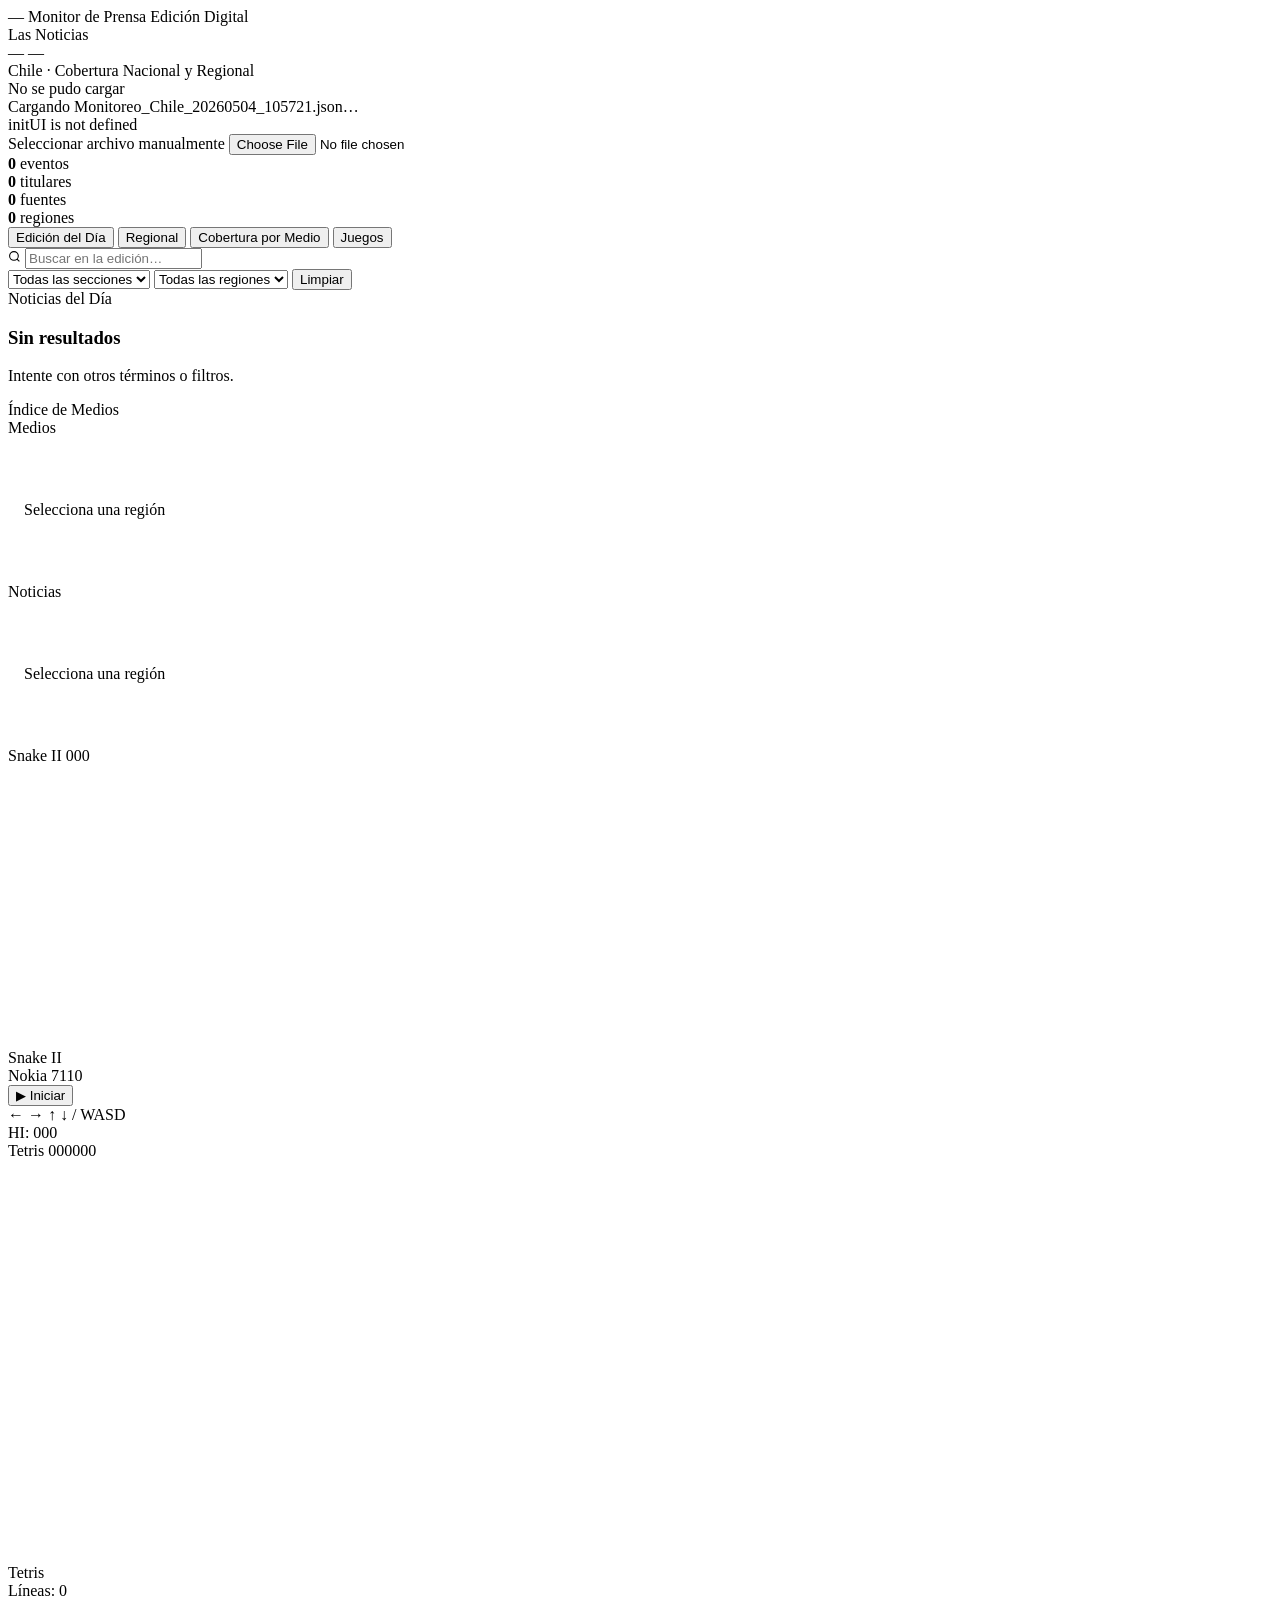
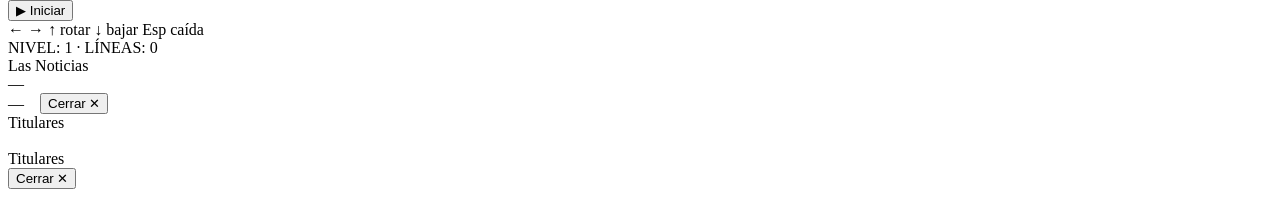
==== commit ef961e90: "Update index.html" ====
--- a/index.html
+++ b/index.html
@@ -3,770 +3,14 @@
 <head>
 <meta charset="UTF-8">
 <meta name="viewport" content="width=device-width, initial-scale=1.0">
-<title>Monitor de Medios Chile</title>
+<title>Las Noticias</title>
 <link href="https://fonts.googleapis.com/css2?family=UnifrakturMaguntia&family=Libre+Baskerville:ital,wght@0,400;0,700;1,400&family=IM+Fell+English:ital@0;1&family=Source+Serif+4:opsz,wght@8..60,300;8..60,400;8..60,600;8..60,700&display=swap" rel="stylesheet">
-<style>
-:root {
-  --paper:   #f8f5ef;
-  --ink:     #111111;
-  --rule:    #222222;
-  --mid:     #555555;
-  --light:   #999999;
-  --cream:   #ede9e0;
-  --accent:  #8b0000;
-  --col-gap: 1.5rem;
-  --max-w:   1320px;
-}
-*,*::before,*::after{box-sizing:border-box;margin:0;padding:0}
-html{background:var(--paper)}
-body{
-  font-family:'Source Serif 4',Georgia,serif;
-  background:var(--paper);color:var(--ink);
-  font-size:15px;line-height:1.6;
-  min-height:100vh;
-}
-
-/* ── GRAIN OVERLAY ── */
-body::before{
-  content:'';pointer-events:none;
-  position:fixed;inset:0;z-index:9999;opacity:.025;
-  background-image:url("data:image/svg+xml,%3Csvg viewBox='0 0 256 256' xmlns='http://www.w3.org/2000/svg'%3E%3Cfilter id='n'%3E%3CfeTurbulence type='fractalNoise' baseFrequency='0.9' numOctaves='4' stitchTiles='stitch'/%3E%3C/filter%3E%3Crect width='100%25' height='100%25' filter='url(%23n)'/%3E%3C/svg%3E");
-}
-
-/* ── MASTHEAD ── */
-.masthead{
-  border-bottom:3px double var(--rule);
-  padding:1rem 2rem .6rem;
-  max-width:var(--max-w);margin:0 auto;
-}
-.masthead-top{
-  display:flex;justify-content:space-between;align-items:flex-end;
-  border-bottom:1px solid var(--rule);
-  padding-bottom:.4rem;margin-bottom:.4rem;
-  font-size:.72rem;letter-spacing:.08em;text-transform:uppercase;
-  color:var(--mid);font-family:'Source Serif 4',serif;
-}
-.masthead-flag{
-  font-family:'UnifrakturMaguntia',cursive;
-  font-size:clamp(2.8rem,7vw,5.5rem);
-  line-height:1;text-align:center;
-  letter-spacing:-.01em;color:var(--ink);
-  padding:.2rem 0 .4rem;
-}
-.masthead-bottom{
-  display:flex;justify-content:space-between;align-items:center;
-  border-top:1px solid var(--rule);
-  padding-top:.4rem;
-  font-size:.72rem;letter-spacing:.06em;text-transform:uppercase;color:var(--mid);
-}
-.masthead-bottom span{font-family:'Source Serif 4',serif}
-.edition-info{display:flex;gap:2rem}
-
-/* ── AUTO-LOAD STATE ── */
-.load-section{max-width:var(--max-w);margin:2rem auto;padding:0 2rem}
-.load-zone{
-  border:1px solid var(--rule);padding:3rem;
-  text-align:center;background:transparent;
-}
-.load-label{font-family:'IM Fell English',serif;font-size:1.3rem;color:var(--mid)}
-.load-sublabel{font-size:.8rem;color:var(--light);margin-top:.4rem;font-style:italic}
-.load-error{font-size:.85rem;color:var(--accent);margin-top:.5rem;font-style:italic}
-.load-manual{margin-top:1.5rem}
-.load-manual label{
-  display:inline-block;padding:.4rem 1rem;border:1px solid var(--rule);
-  font-family:'Source Serif 4',serif;font-size:.82rem;color:var(--mid);
-  cursor:pointer;transition:all .15s;letter-spacing:.03em;position:relative;
-}
-.load-manual label:hover{background:var(--ink);color:var(--paper)}
-.load-manual input[type=file]{position:absolute;inset:0;opacity:0;cursor:pointer;width:100%}
-.load-spinner{
-  display:inline-block;width:18px;height:18px;
-  border:2px solid var(--cream);border-top-color:var(--mid);
-  border-radius:50%;animation:spin .7s linear infinite;
-  vertical-align:middle;margin-right:.5rem;
-}
-@keyframes spin{to{transform:rotate(360deg)}}
-
-/* ── STATS BAR ── */
-.stats-bar{
-  max-width:var(--max-w);margin:0 auto 0;padding:.5rem 2rem;
-  display:flex;gap:0;
-  border-top:1px solid var(--rule);border-bottom:1px solid var(--rule);
-  background:var(--ink);color:var(--paper);
-}
-.stat-chip{
-  padding:.3rem 1.2rem;font-size:.72rem;letter-spacing:.08em;
-  text-transform:uppercase;border-right:1px solid rgba(255,255,255,.2);
-}
-.stat-chip:last-child{border-right:none}
-.stat-chip strong{font-weight:700;margin-right:.3rem;font-size:.85rem}
-
-/* ── SECTION DIVIDER ── */
-.section-rule{
-  max-width:var(--max-w);margin:0 auto;padding:0 2rem;
-}
-.section-rule hr{border:none;border-top:1px solid var(--rule);margin:.6rem 0 0}
-
-/* ── TOOLBAR ── */
-.toolbar{
-  max-width:var(--max-w);margin:0 auto;padding:.6rem 2rem;
-  display:flex;gap:.75rem;flex-wrap:wrap;align-items:center;
-  border-bottom:3px double var(--rule);
-}
-.search-wrap{flex:1;min-width:200px;position:relative}
-.search-wrap svg{position:absolute;left:.6rem;top:50%;transform:translateY(-50%);color:var(--mid);pointer-events:none}
-.search-input{
-  width:100%;padding:.4rem .6rem .4rem 2rem;
-  border:1px solid var(--rule);background:transparent;
-  font-family:'Source Serif 4',serif;font-size:.85rem;color:var(--ink);
-  outline:none;
-}
-.search-input:focus{border-color:var(--accent)}
-.search-input::placeholder{color:var(--light);font-style:italic}
-select.filter-select{
-  padding:.4rem .7rem;border:1px solid var(--rule);background:transparent;
-  font-family:'Source Serif 4',serif;font-size:.82rem;color:var(--ink);
-  outline:none;cursor:pointer;
-}
-select.filter-select:focus{border-color:var(--accent)}
-.btn-clear{
-  padding:.4rem .9rem;border:1px solid var(--rule);background:transparent;
-  font-family:'Source Serif 4',serif;font-size:.82rem;color:var(--mid);cursor:pointer;
-  transition:all .15s;letter-spacing:.03em;
-}
-.btn-clear:hover{background:var(--ink);color:var(--paper)}
-.result-count{font-size:.72rem;color:var(--mid);margin-left:auto;letter-spacing:.04em;font-style:italic}
-
-/* ── TABS ── */
-.tabs{
-  max-width:var(--max-w);margin:0 auto;padding:0 2rem;
-  display:flex;gap:0;border-bottom:1px solid var(--rule);
-}
-.tab-btn{
-  padding:.5rem 1.2rem;border:none;background:none;
-  font-family:'Source Serif 4',serif;font-size:.82rem;
-  color:var(--mid);cursor:pointer;
-  border-bottom:2px solid transparent;margin-bottom:-1px;
-  letter-spacing:.04em;text-transform:uppercase;
-  transition:all .15s;
-}
-.tab-btn:hover{color:var(--ink)}
-.tab-btn.active{color:var(--ink);border-bottom-color:var(--ink)}
-
-/* ── NEWSPAPER GRID ── */
-.newspaper-section{max-width:var(--max-w);margin:0 auto;padding:0 2rem 4rem}
-
-/* section header */
-.section-header{
-  display:grid;grid-template-columns:1fr auto 1fr;
-  align-items:center;gap:1rem;
-  padding:.7rem 0 .5rem;
-  border-bottom:1px solid var(--rule);
-  margin-bottom:1.2rem;
-}
-.section-header::before,.section-header::after{content:'';height:1px;background:var(--rule)}
-.section-title{
-  font-family:'Source Serif 4',serif;font-size:.7rem;font-weight:400;
-  text-transform:uppercase;letter-spacing:.15em;color:var(--mid);
-  text-align:center;white-space:nowrap;
-}
-
-/* newspaper column layout */
-.news-columns{display:flex;flex-wrap:wrap;border-top:1px solid var(--rule)}
-.story{
-  width:33.333%;
-  border-right:1px solid var(--rule);
-  border-bottom:1px solid var(--rule);
-  box-sizing:border-box;
-}
-@media(max-width:900px){.story{width:50%}}
-@media(max-width:580px){.story{width:100%;border-right:none}}
-
-/* individual story */
-.story{
-  padding:.9rem 1.2rem;
-  cursor:pointer;
-  transition:background .15s;
-  display:block;
-  position:relative;
-}
-.story:hover{background:rgba(0,0,0,.03)}
-.story.active{background:rgba(139,0,0,.05)}
-.story.active::before{
-  content:'';position:absolute;left:0;top:0;bottom:0;width:3px;background:var(--accent);
-}
-
-/* story size variants */
-.story-lg .story-headline{font-size:1.35rem;line-height:1.2}
-.story-md .story-headline{font-size:1.05rem;line-height:1.25}
-.story-sm .story-headline{font-size:.88rem;line-height:1.3}
-
-.story-kicker{
-  font-size:.65rem;text-transform:uppercase;letter-spacing:.12em;
-  color:var(--accent);font-weight:600;margin-bottom:.2rem;
-  font-family:'Source Serif 4',serif;
-}
-.story-headline{
-  font-family:'Libre Baskerville',Georgia,serif;
-  font-weight:700;color:var(--ink);
-  margin-bottom:.35rem;
-}
-.story-img{
-  width:100%;height:130px;object-fit:cover;display:block;
-  margin:.5rem 0;
-  filter:grayscale(20%);
-}
-.story-meta{
-  font-size:.68rem;color:var(--light);
-  letter-spacing:.04em;
-  display:flex;gap:.6rem;flex-wrap:wrap;align-items:center;
-  margin-top:.3rem;
-}
-.story-meta .fuentes{font-style:italic}
-.story-meta .cat-tag{
-  font-size:.6rem;text-transform:uppercase;letter-spacing:.08em;
-  padding:.1rem .4rem;border:1px solid var(--light);color:var(--mid);
-}
-.story-byline{font-size:.72rem;color:var(--mid);font-style:italic;margin-bottom:.2rem}
-
-/* ── COVERAGE ── */
-.coverage-grid{
-  columns:3;column-gap:0;column-rule:1px solid var(--rule);
-}
-@media(max-width:800px){.coverage-grid{columns:2}}
-.coverage-item{
-  break-inside:avoid;padding:.75rem 1.2rem;
-  border-bottom:1px solid var(--rule);
-}
-.coverage-name{font-weight:700;font-size:.88rem;margin-bottom:.2rem}
-.coverage-bar-wrap{height:2px;background:var(--cream);margin:.3rem 0}
-.coverage-bar{height:100%;background:var(--ink);transition:width .6s}
-.coverage-count{font-size:.72rem;color:var(--mid);font-style:italic}
-.coverage-cats{font-size:.65rem;color:var(--light);margin-top:.2rem}
-
-/* ── SLIDE PANEL ── */
-.panel-overlay{position:fixed;inset:0;background:rgba(0,0,0,0);z-index:100;pointer-events:none;transition:background .3s}
-.panel-overlay.open{background:rgba(0,0,0,.5);pointer-events:all}
-
-.slide-panel{
-  position:fixed;inset:0;
-  background:var(--paper);
-  z-index:101;
-  display:flex;flex-direction:column;
-  transform:translateY(100%);
-  transition:transform .38s cubic-bezier(.4,0,.2,1);
-  overflow:hidden;
-  border-top:4px solid var(--ink);
-}
-.slide-panel.open{transform:translateY(0)}
-
-/* panel masthead */
-.panel-flag-bar{
-  background:var(--ink);color:var(--paper);
-  padding:.4rem 1.5rem;
-  display:flex;justify-content:space-between;align-items:center;
-  flex-shrink:0;
-}
-.panel-flag-title{
-  font-family:'UnifrakturMaguntia',cursive;font-size:1.3rem;color:var(--paper);
-  letter-spacing:.02em;
-}
-.panel-kicker{
-  font-size:.65rem;text-transform:uppercase;letter-spacing:.1em;
-  color:rgba(255,255,255,.6);
-}
-.panel-close{
-  background:none;border:1px solid rgba(255,255,255,.3);
-  color:var(--paper);cursor:pointer;font-size:.8rem;
-  padding:.2rem .6rem;letter-spacing:.05em;text-transform:uppercase;
-  font-family:'Source Serif 4',serif;
-  transition:all .15s;
-}
-.panel-close:hover{background:var(--paper);color:var(--ink)}
-
-/* panel 3-col */
-.panel-3col{
-  flex:1;display:grid;
-  grid-template-columns:1fr 380px 1fr;
-  overflow:hidden;min-height:0;
-}
-.panel-side{
-  overflow-y:auto;
-  border-right:1px solid var(--rule);
-  padding:.5rem 0;
-}
-.panel-side:last-child{border-right:none;border-left:1px solid var(--rule)}
-.panel-side-label{
-  font-size:.62rem;text-transform:uppercase;letter-spacing:.12em;color:var(--mid);
-  padding:.4rem 1rem .5rem;border-bottom:1px solid var(--rule);
-  position:sticky;top:0;background:var(--paper);z-index:1;
-}
-
-/* panel center */
-.panel-center{
-  display:flex;flex-direction:column;overflow-y:auto;
-  border-left:1px solid var(--rule);border-right:1px solid var(--rule);
-}
-.panel-img-wrap{width:100%;flex-shrink:0;overflow:hidden;background:var(--cream);max-height:50vh}
-.panel-img-wrap img{width:100%;height:100%;object-fit:cover;display:block;filter:grayscale(15%)}
-.panel-center-body{padding:1.5rem 1.25rem 2rem;text-align:center;border-bottom:3px double var(--rule)}
-.panel-title{
-  font-family:'Libre Baskerville',serif;font-size:clamp(1.1rem,2.5vw,1.7rem);
-  font-weight:700;line-height:1.2;color:var(--ink);margin-bottom:.75rem;
-}
-.panel-regiones{display:flex;gap:.4rem;flex-wrap:wrap;justify-content:center;margin-top:.5rem}
-.panel-region-chip{
-  font-size:.62rem;text-transform:uppercase;letter-spacing:.06em;
-  padding:.15rem .5rem;border:1px solid var(--rule);color:var(--mid);
-  font-family:'Source Serif 4',serif;
-}
-.panel-stats-center{
-  font-size:.7rem;color:var(--mid);letter-spacing:.05em;
-  text-transform:uppercase;margin-top:.8rem;
-  font-family:'Source Serif 4',serif;
-}
-
-/* panel headlines */
-.ph-item{
-  padding:.55rem 1rem;border-bottom:1px solid rgba(0,0,0,.08);
-}
-.ph-item:last-child{border-bottom:none}
-.ph-text{font-size:.82rem;line-height:1.45;color:var(--ink);font-family:'Source Serif 4',serif}
-.ph-text a{color:var(--ink);text-decoration:none;border-bottom:1px dotted var(--mid)}
-.ph-text a:hover{border-bottom-color:var(--accent);color:var(--accent)}
-.ph-chips{display:flex;flex-wrap:wrap;gap:.25rem;margin-top:.35rem}
-.ph-chip{
-  font-size:.6rem;letter-spacing:.05em;text-transform:uppercase;
-  padding:.1rem .4rem;border:1px solid var(--rule);
-  color:var(--mid);text-decoration:none;font-family:'Source Serif 4',serif;
-  transition:all .12s;
-}
-.ph-chip-link:hover{background:var(--ink);color:var(--paper);border-color:var(--ink)}
-.ph-grouped{background:rgba(0,0,0,.02);padding:.6rem .9rem!important;margin:.2rem .5rem;border-left:2px solid var(--rule)!important}
-
-/* ── REGIONAL ── */
-.regional-layout{
-  display:grid;
-  grid-template-columns:1fr 380px 1fr;
-  border-top:1px solid var(--rule);
-}
-/* left: diarios */
-.regional-sources-col{
-  border-right:1px solid var(--rule);
-  display:flex;flex-direction:column;
-}
-.regional-col-header{
-  padding:.6rem 1rem;
-  border-bottom:1px solid var(--rule);
-  font-size:.65rem;text-transform:uppercase;letter-spacing:.1em;color:var(--mid);
-  font-family:'Source Serif 4',serif;
-  display:flex;justify-content:space-between;align-items:center;
-  flex-shrink:0;
-}
-.reg-source-item{
-  padding:.55rem 1rem;border-bottom:1px solid rgba(0,0,0,.06);
-  cursor:pointer;transition:background .12s;
-  display:flex;justify-content:space-between;align-items:center;
-}
-.reg-source-item:hover{background:rgba(0,0,0,.04)}
-.reg-source-item.regional{border-left:3px solid var(--accent)}
-.reg-source-item.external{border-left:3px solid transparent;opacity:.7}
-.reg-source-name{font-size:.82rem;font-family:'Source Serif 4',serif;color:var(--ink)}
-.reg-source-count{
-  font-size:.65rem;font-family:'Source Serif 4',serif;
-  color:var(--mid);background:var(--cream);
-  padding:.1rem .35rem;border:1px solid var(--rule);
-}
-/* center: map */
-.regional-map-col{
-  border-right:1px solid var(--rule);
-  padding:.5rem;
-  display:flex;flex-direction:column;
-}
-.regional-map-placeholder{
-  display:flex;flex-direction:column;
-  align-items:center;
-  padding:.5rem;
-}
-#chile-svg-wrap{
-  width:100%;
-  display:flex;justify-content:center;
-}
-#chile-svg-wrap svg{
-  width:50% !important;
-  height:auto !important;
-  max-width:340px;
-  display:block;
-}
-.rmp-label{
-  font-family:'Libre Baskerville',serif;font-size:.78rem;font-weight:700;
-  text-align:center;text-transform:uppercase;letter-spacing:.1em;color:var(--mid);
-  margin-bottom:.3rem;
-}
-.rmp-sublabel{font-size:.68rem;color:var(--light);font-style:italic;text-align:center}
-.regional-map-regions{
-  width:100%;margin-top:1rem;display:flex;flex-direction:column;gap:.25rem;
-  overflow-y:auto;max-height:340px;
-}
-.rmp-region-btn{
-  width:100%;text-align:left;padding:.3rem .6rem;
-  border:1px solid var(--rule);background:transparent;
-  font-family:'Source Serif 4',serif;font-size:.72rem;
-  color:var(--ink);cursor:pointer;transition:all .12s;
-  display:flex;justify-content:space-between;align-items:center;
-}
-.rmp-region-btn:hover{background:var(--ink);color:var(--paper);border-color:var(--ink)}
-.rmp-region-btn.active{background:var(--ink);color:var(--paper);border-color:var(--ink)}
-.rmp-count{font-size:.6rem;opacity:.6}
-/* right: noticias */
-.regional-news-col{
-  display:flex;flex-direction:column;
-}
-.reg-divider{
-  padding:.4rem 1rem;
-  font-size:.6rem;text-transform:uppercase;letter-spacing:.12em;color:var(--light);
-  background:var(--cream);border-top:1px solid var(--rule);border-bottom:1px solid var(--rule);
-  font-family:'Source Serif 4',serif;
-}
-/* story inside regional panel — simpler */
-.reg-story{
-  padding:.7rem 1rem;border-bottom:1px solid rgba(0,0,0,.07);
-  cursor:pointer;transition:background .12s;
-}
-.reg-story:hover{background:rgba(0,0,0,.03)}
-.reg-story.active{background:rgba(139,0,0,.05);border-left:3px solid var(--accent)}
-.reg-story-kicker{font-size:.6rem;text-transform:uppercase;letter-spacing:.1em;color:var(--accent);font-family:'Source Serif 4',serif;margin-bottom:.15rem}
-.reg-story-title{font-family:'Libre Baskerville',serif;font-size:.9rem;font-weight:700;line-height:1.3;color:var(--ink)}
-.reg-story-meta{font-size:.65rem;color:var(--light);font-style:italic;margin-top:.2rem}
-/* source modal already defined */
-@media(max-width:1000px){
-  .regional-layout{grid-template-columns:1fr 240px}
-  .regional-sources-col{display:none}
-}
-@media(max-width:680px){
-  .regional-layout{grid-template-columns:1fr}
-  .regional-map-col{display:none}
-}
-
-/* ── MAP TOOLTIP ── */
-#map-tooltip{
-  position:fixed;
-  background:var(--ink);
-  color:var(--paper);
-  padding:.5rem .85rem;
-  font-family:'Source Serif 4',serif;
-  font-size:.75rem;
-  line-height:1.5;
-  pointer-events:none;
-  z-index:500;
-  opacity:0;
-  transition:opacity .12s;
-  border-left:3px solid var(--accent);
-  max-width:220px;
-}
-#map-tooltip.visible{opacity:1}
-#map-tooltip .tt-name{
-  font-family:'Libre Baskerville',serif;
-  font-weight:700;font-size:.82rem;
-  margin-bottom:.2rem;
-}
-#map-tooltip .tt-row{
-  font-size:.7rem;color:rgba(255,255,255,.7);
-}
-#map-tooltip .tt-row strong{color:var(--paper)}
-
-
-/* ── JUEGOS ── */
-.juegos-layout{
-  max-width:800px;margin:3rem auto;padding:0 2rem;
-  display:flex;gap:3rem;align-items:flex-start;justify-content:center;
-}
-.juego-divider{width:1px;background:var(--rule);align-self:stretch;margin:0 .5rem}
-.juego-col{display:flex;flex-direction:column;align-items:center;gap:.6rem}
-.juego-header{
-  width:100%;display:flex;justify-content:space-between;align-items:baseline;
-  border-bottom:1px solid var(--rule);padding-bottom:.3rem;margin-bottom:.2rem;
-}
-.juego-title{
-  font-family:'Libre Baskerville',serif;font-size:.9rem;font-weight:700;
-  text-transform:uppercase;letter-spacing:.1em;
-}
-.juego-score{
-  font-family:'IBM Plex Mono',monospace;font-size:1rem;font-weight:700;
-  color:var(--accent);letter-spacing:.1em;
-}
-.juego-screen{
-  position:relative;
-  background:#0a0a0a;
-  border:3px solid var(--ink);
-  box-shadow:4px 4px 0 var(--ink);
-  overflow:hidden;
-}
-.juego-overlay{
-  position:absolute;inset:0;
-  background:rgba(10,10,10,.92);
-  display:flex;flex-direction:column;align-items:center;justify-content:center;
-  gap:.6rem;z-index:10;
-}
-.juego-overlay-title{
-  font-family:'Libre Baskerville',serif;font-size:1.3rem;font-weight:700;
-  color:#d4ff00;letter-spacing:.05em;
-}
-.juego-overlay-sub{font-size:.75rem;color:#888;font-family:monospace;letter-spacing:.1em}
-.juego-btn{
-  background:#d4ff00;color:#000;border:none;
-  font-family:monospace;font-size:.85rem;font-weight:700;
-  padding:.4rem 1.2rem;cursor:pointer;letter-spacing:.08em;
-  transition:transform .1s;
-}
-.juego-btn:hover{transform:scale(1.05)}
-.juego-controls-hint{font-size:.65rem;color:#666;font-family:monospace;letter-spacing:.06em}
-.juego-hi{
-  font-family:'IBM Plex Mono',monospace;font-size:.72rem;
-  color:var(--mid);letter-spacing:.06em;
-}
-
-/* ── SOURCE CAROUSEL ── */
-.ph-source-group{
-  padding:.55rem 1rem;border-bottom:1px solid rgba(0,0,0,.08);
-  cursor:pointer;
-}
-.ph-source-group:last-child{border-bottom:none}
-.ph-source-group:hover{background:rgba(0,0,0,.03)}
-.psg-header{
-  display:flex;align-items:center;justify-content:space-between;
-  margin-bottom:.3rem;
-}
-.psg-name{
-  font-family:'Source Serif 4',serif;font-size:.65rem;font-weight:600;
-  text-transform:uppercase;letter-spacing:.06em;color:var(--accent);
-}
-.psg-count{
-  font-size:.6rem;font-family:'Source Serif 4',serif;
-  color:var(--mid);letter-spacing:.04em;
-  background:var(--cream);padding:.1rem .4rem;border:1px solid var(--rule);
-}
-.psg-carousel{position:relative}
-.psg-stage{
-  position:relative;
-  overflow:hidden;
-}
-.psg-text{
-  font-size:.82rem;line-height:1.4;color:var(--ink);
-  font-family:'Source Serif 4',serif;
-  transition:none;
-}
-.psg-text a{color:var(--ink);text-decoration:none;border-bottom:1px dotted var(--mid)}
-.psg-text a:hover{border-bottom-color:var(--accent);color:var(--accent)}
-.psg-text.slide-out-left{
-  animation:slideOutLeft .22s ease forwards;
-}
-.psg-text.slide-out-right{
-  animation:slideOutRight .22s ease forwards;
-}
-.psg-text.slide-in-left{
-  animation:slideInLeft .22s ease forwards;
-}
-.psg-text.slide-in-right{
-  animation:slideInRight .22s ease forwards;
-}
-@keyframes slideOutLeft{from{transform:translateX(0);opacity:1}to{transform:translateX(-28px);opacity:0}}
-@keyframes slideOutRight{from{transform:translateX(0);opacity:1}to{transform:translateX(28px);opacity:0}}
-@keyframes slideInLeft{from{transform:translateX(28px);opacity:0}to{transform:translateX(0);opacity:1}}
-@keyframes slideInRight{from{transform:translateX(-28px);opacity:0}to{transform:translateX(0);opacity:1}}
-.psg-nav{
-  display:flex;align-items:center;gap:.5rem;margin-top:.35rem;
-}
-.psg-btn{
-  background:none;border:1px solid var(--rule);
-  font-family:'Source Serif 4',serif;font-size:.7rem;
-  color:var(--mid);cursor:pointer;padding:.1rem .4rem;
-  transition:all .12s;line-height:1;
-}
-.psg-btn:hover{background:var(--ink);color:var(--paper);border-color:var(--ink)}
-.psg-dots{display:flex;gap:.25rem;align-items:center}
-.psg-dot{
-  width:5px;height:5px;border-radius:50%;
-  background:var(--rule);transition:background .2s;cursor:pointer;
-}
-.psg-dot.active{background:var(--ink)}
-.psg-progress{
-  height:1px;background:var(--rule);margin-top:.4rem;overflow:hidden;
-}
-.psg-progress-bar{
-  height:100%;background:var(--accent);width:0%;
-  transition:width 6s linear;
-}
-
-/* ── SOURCE MODAL ── */
-.source-modal-overlay{
-  position:fixed;inset:0;background:rgba(0,0,0,.6);
-  z-index:200;display:flex;align-items:center;justify-content:center;
-  opacity:0;pointer-events:none;transition:opacity .2s;
-}
-.source-modal-overlay.open{opacity:1;pointer-events:all}
-.source-modal{
-  background:var(--paper);
-  border:1px solid var(--rule);border-top:4px solid var(--ink);
-  width:min(520px,90vw);max-height:80vh;
-  display:flex;flex-direction:column;
-  transform:translateY(12px);transition:transform .25s;
-}
-.source-modal-overlay.open .source-modal{transform:translateY(0)}
-.source-modal-header{
-  padding:.75rem 1.1rem;border-bottom:1px solid var(--rule);
-  display:flex;justify-content:space-between;align-items:center;
-  flex-shrink:0;
-}
-.source-modal-title{
-  font-family:'Libre Baskerville',serif;font-size:.95rem;font-weight:700;
-}
-.source-modal-sub{
-  font-size:.68rem;color:var(--mid);font-style:italic;margin-top:.1rem;
-}
-.source-modal-close{
-  background:none;border:1px solid var(--rule);
-  font-size:.75rem;padding:.2rem .6rem;cursor:pointer;
-  font-family:'Source Serif 4',serif;letter-spacing:.05em;
-  text-transform:uppercase;transition:all .15s;
-}
-.source-modal-close:hover{background:var(--ink);color:var(--paper);border-color:var(--ink)}
-.source-modal-body{overflow-y:auto;padding:.5rem 0}
-.source-modal-item{
-  padding:.6rem 1.1rem;border-bottom:1px solid rgba(0,0,0,.06);
-}
-.source-modal-item:last-child{border-bottom:none}
-.smi-text{font-size:.88rem;line-height:1.4;color:var(--ink)}
-.smi-text a{color:var(--ink);text-decoration:none;border-bottom:1px dotted var(--mid)}
-.smi-text a:hover{border-bottom-color:var(--accent);color:var(--accent)}
-.smi-region{font-size:.65rem;color:var(--light);margin-top:.15rem;font-style:italic}
-
-/* ── EMPTY ── */
-.empty-state{text-align:center;padding:5rem 2rem;color:var(--mid);font-style:italic}
-.empty-state h3{font-family:'Libre Baskerville',serif;font-size:1.3rem;margin-bottom:.5rem;color:var(--ink)}
-
-/* ── SCROLLBAR ── */
-::-webkit-scrollbar{width:4px}
-::-webkit-scrollbar-track{background:var(--cream)}
-::-webkit-scrollbar-thumb{background:var(--mid)}
-
-.hidden{display:none!important}
-
-/* ═══════════════════════════════════════════════
-   RESPONSIVE — MOBILE  (≤ 600px)
-   ═══════════════════════════════════════════════ */
-@media(max-width:600px){
-
-  /* -- MASTHEAD -- */
-  .masthead{padding:.6rem 1rem .4rem}
-  .masthead-top{font-size:.6rem;letter-spacing:.04em}
-  .masthead-top span:first-child,
-  .masthead-top span:last-child{display:none}       /* keep only center label */
-  .masthead-flag{font-size:clamp(2rem,12vw,3.2rem);padding:.1rem 0 .3rem}
-  .masthead-bottom{flex-direction:column;gap:.15rem;align-items:flex-start;padding-top:.35rem}
-  .edition-info{gap:.8rem}
-
-  /* -- STATS BAR -- */
-  .stats-bar{padding:.35rem .75rem;flex-wrap:wrap;gap:0}
-  .stat-chip{padding:.25rem .6rem;font-size:.62rem}
-
-  /* -- TOOLBAR -- */
-  .toolbar{padding:.5rem .75rem;gap:.5rem}
-  .search-wrap{min-width:0;width:100%}
-  select.filter-select{font-size:.78rem;padding:.35rem .5rem}
-  .btn-clear{padding:.35rem .6rem;font-size:.78rem}
-  .result-count{margin-left:0;width:100%;text-align:right}
-
-  /* -- TABS -- */
-  .tabs{padding:0 .75rem;overflow-x:auto;-webkit-overflow-scrolling:touch}
-  .tab-btn{padding:.45rem .75rem;font-size:.72rem;white-space:nowrap;flex-shrink:0}
-
-  /* -- NEWSPAPER SECTION -- */
-  .newspaper-section{padding:0 .75rem 3rem}
-  .section-header{gap:.5rem}
-  .story{width:100%;border-right:none}
-  .story-lg .story-headline{font-size:1.15rem}
-  .story-md .story-headline{font-size:.95rem}
-  .story-sm .story-headline{font-size:.85rem}
-
-  /* -- LOAD ZONE -- */
-  .load-section{padding:0 .75rem;margin:1.5rem auto}
-  .load-zone{padding:2rem 1rem}
-
-  /* -- COVERAGE GRID -- */
-  .coverage-grid{columns:1}
-
-  /* ── SLIDE PANEL (full-screen en móvil, 1 columna) -- */
-  .panel-3col{
-    grid-template-columns:1fr;
-    overflow-y:auto;
-  }
-  /* Ocultar columnas laterales; mostrar sólo centro (noticia principal) */
-  .panel-side{display:none}
-  .panel-center{
-    border:none;
-    overflow-y:visible;  /* el panel-3col ya scrollea */
-  }
-  .panel-img-wrap{max-height:40vw}
-  .panel-center-body{padding:1rem .9rem 1.5rem}
-  .panel-title{font-size:clamp(1rem,5vw,1.4rem)}
-
-  /* Botón cerrar más grande y táctil */
-  .panel-close{
-    padding:.4rem 1rem;font-size:.85rem;
-    min-height:36px;
-  }
-  .panel-flag-bar{padding:.4rem .9rem}
-  .panel-flag-title{font-size:1.1rem}
-  /* El panel kicker entre título y botón ocupa demasiado en móvil */
-  .panel-flag-bar .panel-kicker{display:none}
-
-  /* ── REGIONAL TAB ── */
-  .regional-layout{grid-template-columns:1fr}
-  .regional-map-col{display:none}        /* el mapa se oculta en móvil */
-  .regional-sources-col{display:none}    /* fuentes sólo si región activa */
-  /* Mostrar noticias regionales a pantalla completa */
-  .regional-news-col{border-left:none}
-
-  /* ── JUEGOS ── */
-  .juegos-layout{flex-direction:column;gap:2rem;padding:0 .75rem;margin:2rem auto}
-  .juego-divider{width:100%;height:1px;margin:.5rem 0}
-  .juego-col{width:100%}
-
-  /* ── SOURCE MODAL ── */
-  .source-modal{
-    width:100vw;max-height:80vh;
-    border-left:none;border-right:none;border-radius:0;
-    position:fixed;bottom:0;left:0;right:0;top:auto;
-    border-top:4px solid var(--ink);
-    transform:translateY(20px);
-  }
-  .source-modal-overlay{align-items:flex-end}
-
-  /* ── MAP tooltip ── */
-  #map-tooltip{font-size:.65rem;padding:.35rem .65rem;max-width:160px}
-}
-
-/* ═══════════════════════════════════════════════
-   RESPONSIVE — TABLET  (601 – 900px)
-   ═══════════════════════════════════════════════ */
-@media(min-width:601px) and (max-width:900px){
-  .masthead{padding:.8rem 1.25rem .5rem}
-  .newspaper-section{padding:0 1.25rem 3rem}
-  .toolbar{padding:.55rem 1.25rem}
-  .tabs{padding:0 1.25rem}
-  .stats-bar{padding:.4rem 1.25rem}
-
-  /* 2 columnas de noticias (ya existe .story 50%, se mantiene) */
-
-  /* Panel: colapsar columnas laterales a más angosto */
-  .panel-3col{grid-template-columns:1fr 260px 1fr}
-
-  /* Regional: ocultar fuentes */
-  .regional-layout{grid-template-columns:1fr 260px}
-  .regional-sources-col{display:none}
-}
-</style>
+<link rel="stylesheet" href="base.css">
+<link rel="stylesheet" href="eventos.css">
+<link rel="stylesheet" href="coverage.css">
+<link rel="stylesheet" href="panel.css">
+<link rel="stylesheet" href="regional.css">
+<link rel="stylesheet" href="juegos.css">
 </head>
 <body>
 
@@ -791,16 +35,15 @@
 
 <!-- AUTO-LOAD STATE -->
 <section class="load-section" id="drop-section">
-  <div class="load-zone" id="load-zone">
+  <div class="load-zone">
     <div class="load-label" id="load-label">
       <span class="load-spinner" id="load-spinner"></span>Cargando edición…
     </div>
-    <div class="load-sublabel" id="load-sublabel">Buscando Monitoreo_Chile_*.json</div>
+    <div class="load-sublabel" id="load-sublabel">Buscando última edición…</div>
     <div class="load-error hidden" id="load-error"></div>
     <div class="load-manual hidden" id="load-manual">
-      <label>
+      <label>Seleccionar archivo manualmente
         <input type="file" id="file-input" accept=".json">
-        Seleccionar archivo manualmente
       </label>
     </div>
   </div>
@@ -850,148 +93,41 @@
   </div>
 </div>
 
+<!-- COVERAGE -->
+<div class="newspaper-section hidden" id="coverage-section">
+  <div class="section-header">
+    <span></span><span class="section-title">Índice de Medios</span><span></span>
+  </div>
+  <div class="coverage-grid" id="coverage-grid"></div>
+</div>
+
 <!-- REGIONAL -->
 <div class="hidden" id="regional-section">
   <div class="regional-layout">
-
-    <!-- LEFT: diarios de la región -->
     <div class="regional-sources-col">
       <div class="regional-col-header">
         <span id="reg-sources-label">Medios</span>
         <span id="reg-sources-count"></span>
       </div>
       <div class="regional-sources-list" id="reg-sources-list">
-        <div class="empty-state" style="padding:3rem 1rem">
-          <p>Selecciona una región</p>
-        </div>
-      </div>
-    </div>
-
-    <!-- CENTER: mapa placeholder -->
+        <div class="empty-state" style="padding:3rem 1rem"><p>Selecciona una región</p></div>
+      </div>
+    </div>
     <div class="regional-map-col">
       <div class="regional-map-placeholder" id="regional-map">
-        <div id="chile-svg-wrap">
-<?xml version="1.0"?>
-    
-<!--********* Copyright (c) 2024 Pareto Softare, LLC DBA Simplemaps.com ***************************************
-************* Free for Commercial Use, full terms at  https://simplemaps.com/resources/svg-license ************
-************* Attribution is appreciated! https://simplemaps.com *******************************************-->
-
-<svg baseprofile="tiny" fill="#6f9c76" stroke="#ffffff" stroke-linecap="round" stroke-linejoin="round" stroke-width=".5" version="1.2" viewBox="394 35 212 889" preserveAspectRatio="xMidYMid meet" xmlns="http://www.w3.org/2000/svg">
- <style>
-.map-region { cursor: pointer; transition: fill 0.18s; }
-.map-region:hover { fill: #8b0000 !important; opacity: 0.85; }
-.map-region.active { fill: #8b0000 !important; }
-.map-region.has-news { fill: #4a6741; }
-</style>
-<g id="features">
-  <path d="M537.8 73l-0.7 0.8-0.5 0.6-0.4 0.6-1.1 0.8-1 0.2-1-0.1-0.9-0.1-0.8-0.4-1.1-0.3-1.1-0.4-1.8-0.1-0.5-0.2-0.8-0.3-0.5-0.3-1 0-1.4 0-1.2 0.3-0.8 0.4-1.1 0.2-0.9 0.2-1 0.5-0.9 0.7-1 0.5-0.8 0.5-1 0.3-0.1-0.1-0.1-0.1 0.1-0.6 0-0.2-0.1-0.2-0.6-1.7 0-0.3 0.1-0.7-0.2-0.5-0.2-1.3-0.3-0.7-0.1-0.8-0.1-0.5 0.1-0.2 0.2-0.5 0-0.5 0-0.3 0.1-0.4 0-0.2-0.1-0.2-0.1-0.2-0.1-0.1 0.3-0.4-0.1-0.7 0.1-0.7 0.2-0.4 0-0.2 0-0.2-0.1-0.4 0-0.2 0.4-0.2 0.1-0.3-0.2-0.3-0.2-0.3-0.5-0.6-0.3-0.4-0.4-0.4-0.1-0.1 0.5-0.2 0.9-0.1 2 0.2 0.9-0.1 0.5-0.1 1.2-0.7 0.5-0.2 0.5 0 0.4-0.2 0.3-0.2 0.9-1.1 0.7-0.6 0.3-0.4 0.4-0.6 1.1-2.5 0.1-0.3 0-0.4-0.2-0.4-0.4-0.7-0.1-0.3 0-0.5-0.2-0.8-0.3-0.6-0.2-0.7 0.1-0.8 0.6-0.6 0.8-0.1 0.8 0.1 0.8-0.1 0.9-0.6 2.3-2.2 0.1 1.5 0.1 0.6 0.4 0.6 1.5 1.4 0.7 0.7 0.4 0.9 0.1 0.7 0 1.4 0.2 0.7 0.3 0.4 0.2 0 0.2-0.1 0.3-0.1 0.4 0.4 0.1 0.1 0.1 0.1 0.5 0.1 0.5 0.3 0.3 0.2 0.3 0.1 0.4 0 0.3-0.2 0.2 0 0.2 0.3-0.1 0.9-0.7 0.5-0.5 0.6 0.2 0.9 0.6 0.6 0.2 0.3 0 0.4 0 0.2 0 0.2 0.3 0.8 0 0.2 0 1 0.1 0.3 0.6 1.1 0.2 0.4 0 0.5-0.2 0.9 0 1 0.2 0.9 0.4 0.8 0.1 0.2 0.1 0.3-0.1 0.3-0.1 0.2 0 0.1 1 2.1 0.1 0.2 0 0.4-0.2 0.4-0.5 0.7z" id="CLAP" name="Arica y Parinacota" data-region="Arica y Parinacota" class="map-region">
-  </path>
-  <path d="M514.5 77.4l1-0.3 0.8-0.5 1-0.5 0.9-0.7 1-0.5 0.9-0.2 1.1-0.2 0.8-0.4 1.2-0.3 1.4 0 1 0 0.5 0.3 0.8 0.3 0.5 0.2 1.8 0.1 1.1 0.4 1.1 0.3 0.8 0.4 0.9 0.1 1 0.1 1-0.2 1.1-0.8 0.4-0.6 0.5-0.6 0.7-0.8 0.3 0.2 0.2 0.3 0.3 0.6 0.5 1 0.2 0.3 0.2 0.1 0.9 0.3 0.5 0.4 1.8 1.6 0.4 0.4 0.6 1.1 0.5 0.4 0.7 0.2 1.9 1.4 0.4 0.4 0.3 0.4 0.1 0.3-0.1 0.2-0.7 0.3-0.3 0.3-0.4 0.5-0.8 1.2-1 1.5-0.3 0.4-0.8 0.7-0.2 0.4-0.1 0.3 0.2 0.3 0.9 0.6 0.5 0.7 0.3 0.2 0.6 0.2 0.2 0.2 0.1 0.2 0 0.2 0 0.5 0.1 0.3 0.1 0.1 0 0.1 0 0.3-0.4 0.9 0 0.4-0.2 0.6-0.1 0.2-0.1 0.2-0.2 0.1-0.2-0.1-0.2 0-0.6 0-2.2 0.7-0.3 0.3 0 0.4 0.6 0.4 0.6 0.1 0 0.2-0.1 0.5 0 0.8 0.2 0.6 0.7 1.3-1 0.4-0.4 0.3-0.2 0.5 0.1 0.6 0.2 0.6 0.4 0.6 0.4 0.4 0.4 0.3 1.9 0.9 0.8 0.5 0.5 0.2 0.5 0.5 0 0.3-1.2 1.1-0.3 0.4-0.1 0.5 0 2.5 0.3 0.8 0.4 0.3-0.2 1.9-0.3 0.7-0.1 0.1-0.1 0.1-1.5 0.6-0.3 0.1-0.4 0.3-0.2 0.3-0.9 1.4-0.4 0.4-0.4 0.2-5.9 1.9-4.1 1.5-1.9 0.6-1 0-1.6-0.7-0.2-0.2-0.2-0.1-1.9 0-0.2-0.2-0.2 0-0.2 0-0.2 0.1-0.2 0-0.1 0-0.6 0-1.3 0.5-0.5 0.7-0.3 0-0.2 0-0.3 0-0.6-0.1-1.3 0 0-0.3-0.1-0.3-0.3-0.5-0.2-0.5 0-0.4 0.1-0.1 0.1-0.2 0.2-0.2 0-0.2-0.1-0.5 0-0.4-0.2-0.1 0-0.2 0.1-0.1 0-0.2 0-0.1-0.1-0.2-0.1-0.2 0-0.3-0.3-0.3 0-0.2-0.2-0.5 0-0.1-0.1-0.1-0.1-0.1 0-0.1 0.1-0.1 0-0.1 0.1 0-0.1-0.4-0.3-0.2-0.4-0.7-0.1-0.5 0-0.4 0.1-0.2 0.3-0.4 0.3-0.3 0.1-0.3-0.3-0.4 0.1-0.2-0.1-0.4-0.1-0.3-0.1-0.2-0.3-0.3-0.2-0.2-0.2-0.3-0.4 0 0-0.1 0.3-0.1 0.1-0.3-0.2-0.5 0-0.5 0.2-0.4 0-0.1-0.1 0 0-0.1-0.1 0 0.1-0.6 0.1-0.6-0.2-2 0-0.3 0.1-0.2 0.4-0.5 0.1-0.3 0.1-0.5-0.1-0.6-0.1-0.3-0.2-0.5-0.1-0.2 0.1-0.3 0.4-0.3 0.3-0.1 0.1-0.6 0.1-0.1 0.1-0.6-0.5-0.9-0.1-0.2 0-0.2 0.1-0.1 0.2-0.1 0.1-0.2 0-0.1-0.1-0.5-0.1-0.2 0.2-0.2 0.3-0.7 0.1-0.3-0.1-0.2-0.2-0.2 0-0.2 0-0.2 0.2-0.4 0.1-0.2-0.1-0.5-0.2-0.5 0-0.7-0.1-0.5 0-0.2 0.1-0.3 0-0.3-0.4-0.5 0-0.6 0.2-1-0.1-0.4-0.4-1.1 0-0.4-0.2-0.2-0.4-0.2-0.5-0.3-0.1-0.1 0.5 0 0.1-0.3 0.1-0.3 0-0.3 0.1-0.3-0.2-0.9-0.1-0.5-0.2-0.5 0-0.5-0.3-0.7-0.4-0.8 0-0.1 0.1-0.1-0.2-0.2-0.2-0.2-0.1 0-0.1-0.2 0.2-0.4 0-0.2 0-0.7 0-0.4 0.3-0.5-0.1-0.1z" id="CLTA" name="Tarapacá" data-region="Tarapacá" class="map-region">
-  </path>
-  <path d="M518.3 121.5l1.3 0 0.6 0.1 0.3 0 0.2 0 0.3 0 0.5-0.7 1.3-0.5 0.6 0 0.1 0 0.2 0 0.2-0.1 0.2 0 0.2 0 0.2 0.2 1.9 0 0.2 0.1 0.2 0.2 1.6 0.7 1 0 1.9-0.6 4.1-1.5 5.9-1.9 0.4-0.2 0.4-0.4 0.9-1.4 0.2-0.3 0.4-0.3 0.3-0.1 1.5-0.6 0.1-0.1 0.1-0.1 0.3-0.7 0.2-1.9 0.4 0.2 0.3 0.1 0.7-0.1 0.4 0.1 0.3 0.3 3.8 6.3 0.3 0.9-0.1 4.8 0.1 0.6 1.1 2.1 0.4 1.5 0.2 3.2 0.1 0.3 0.2 0.3 0.4 0.4 0.9 0.8 0.4 0.3 0.3 0.4 0.2 0.5 0.1 0.4-0.1 0.2-0.2 0.3-0.1 0.2 0.1 0.2 0.5 0.7 0.1 0.5 0.1 0.4-0.3 1.2 0 0.4 0.1 0.4 0.7 1.3 0.1 0.4 0.2 1 0.5 1.1 0.1 0.4-0.6 2.9 0 1.5 0 0.6 0.2 0.3 0.7 0.1 0.1 0 0.4 0.6 0.2 0.1 0.5 0.2 2.9 0.2 1.2-0.1 0.7-0.1 5.7-1.3 3.3 3.6-0.1 0.6-0.3 1-1.3 4.2-1.3 4.2-1.2 4.3-0.1 0.2-0.6 2-0.6 2-0.4 1.3-0.4 0.6-0.9 0.5-0.7 0.3-0.2 0-0.4 0.2-0.3 0.1-0.2 0.1-2.3 1-2.3 1-2.2 1-2.3 1.1-0.9 0.3-0.9 0.4-0.9 0.4-1 0.4-0.6 0.3-0.3 0.2-0.1 0.1-0.2 0.6-0.6 1.1-0.3 0.2-0.3 0.1-0.3-0.2-0.3 0-0.4 0.2-0.7 1.5-0.1 0.7-0.1 0.3-0.2-0.1-0.4-0.5-0.2 0.1-0.2 0.2-0.1 0.3 0 0.3-0.2 0.7-0.9 1.9-0.1 0.4 0 0.3 0.4 1.1 0.1 0.1 0.1 0.2 0.5 0.3 0.1 0.1 0.4 0 0.2 0.1 0.1 0.1 0.1 0.3 0 0.1-0.1 0.1 0 0.1 0.1 0.1 0.2 0.2 0.1 0 0.1 0.2 0.1 0.1 0 0.2 0 0.1-0.1 0.8 0.4 0.6 0.6 0.5 0.4 0.5 0 0.5-0.2 0.2-0.4 0.2-0.4 0.1-0.4-0.1-0.3 0-0.2 0-0.4 0.2 0 0.1-0.4 0.5-0.7 2.1-0.4 0.1-0.3 0.1-0.4 0.3-1 0.9-0.4 0.2-0.5 0.2-0.6 0.1-0.6-0.1-0.9-0.2-0.4 0-0.5 0.1-0.8 0.1-1.3 0.1-0.1 0-0.1 0.1-0.1 0.3 0 0.2 0 0.2 0.1 0.2 0.2 0.3 0.1 0.2 0 0.2 0 0.2-0.1 0.2 0 0.1-0.4 0.7-0.8 1.3-0.1 0.3-0.1 0.4-0.1 0.4-6.5 0.7-2.3-0.7-2.7 0.3-1 0.6-2.1 1.1-2.4 0.3-0.7-0.8-1.7 0.3-2.2 1.8-1-0.2-1.4 0.2-2.7 1.9-1.4 2.1-0.1 0.1 0-0.4-0.1-0.7-0.2-0.6-0.3-0.5-0.6-0.7-0.1-0.4-0.1-0.5 0-0.1-0.4-0.1-0.2 0 0.2-0.5 0.1-0.5 0.5-0.2 0.1-0.6 0-0.6 0-0.4 0.1-0.5 0.2-0.3 0.5-0.1 0.2-0.4 0-0.9 0-0.2-0.2-0.4-0.1-0.2 0.1-0.3 0-0.1 0.5-0.4 0.1 0 0.2 0 0.4-0.2 0.6-0.4 0.2-0.1 0.1-0.2 0.2-1.1 0.2-0.4 0.6 0 0.2 0 0.2-0.2 0-0.2 0.1-0.2 0.1-0.2 0-0.2-0.1-0.3 0-0.3 0.2-0.6 0.1-0.8-0.1-0.8-0.2-0.9-0.4-0.6-0.3-0.2-0.1-0.1-0.1-0.2 0-0.2 0.1-0.3 0-0.2 0.1-0.4 0.2-0.4 0.2-0.4-0.1-0.5-0.9-1.2-0.1-0.4-0.1-0.5-0.3-0.8-0.1-0.4 0-0.9-0.1-0.2-0.2-0.4-0.1-0.1 0-1.6 0.4-0.9 0-0.2-0.1-0.3-0.1-0.4-0.1-0.2-0.1-0.1-0.1-0.2 0-0.2 0.1-0.2 0-0.1 0.1-0.2 0.2-0.4 0.1-0.7 0.2-0.6-0.1-0.6 0-0.1-0.1-0.2 0-0.1 0.1-0.1 0.1-0.1 0-0.1 0-0.2-0.1-0.3 0.2-0.2 0.1-0.2 0-0.3 0-0.3 0-0.3 0-0.3 0.4-0.6-0.2-0.3 0.1-0.2 0.2-0.5-0.2-0.4-0.1-0.5 0.2 0 0.1-0.1 0.1-0.4 0-0.6-0.2-0.6-0.3-0.8 0.1-0.6 0.4-1.1-0.1-0.5-0.1-0.3 0-0.2 0.3-0.5-0.1-1 0.1-0.3 0.2-0.3 0.6-0.5 0.2-0.3 0.3-0.6 0.3-0.7 0.2-0.7 0.1-0.7-0.3-0.5-0.1-0.8-0.5-0.4-0.5-0.3-0.5-0.2-0.3 0.3-0.2 0.4-0.2 0.3-0.1 0.3-0.4-0.1-0.4-0.2-0.4-0.1-0.3 0.4-0.2-0.3 0.1-0.9 0.2-0.4 0-0.1 0.2-0.1 0.2-0.1 0.2-0.3-0.3-0.3-0.1-0.5 0-0.5 0.2-0.6-0.1-0.5 0-0.4 0-0.4 0-0.3 0.2-0.6 0.4-0.3 0.1-0.5-0.2-0.4 0.1-0.5-0.3-0.4 0.2-0.6 0.2-0.4 0.4-0.5 0.5-0.4 0-0.1 0.1 0 0.1 0.2 0.1 0.2 0 0.2 0 0.2-0.1 0.1 0.1 0.4 0.2 0.2 0.3 0.2 0.3 0.1 0.5-0.2 0.5-0.4 0.4-0.4 0.3-0.4 0.4-0.5 0.1-0.6 0-0.2 0-0.1 0.1-0.2 0.1 0 0.2-0.3 0.2-0.3 0.1-0.3 0-0.3 0.1-0.4-0.2-0.4-0.2-0.5-0.1-0.6 0.2-0.6 0-0.2 0.2-0.5 0.2-0.6-0.1-0.6 0.1-0.1 0-0.2-0.1-0.1 0-0.2 0.1-0.2 0.1 0 0.1-0.1 0-0.2 0-0.2-0.2-0.4 0-0.2 0-0.2 0.7-1.2 0-0.2 0-0.2-0.2-0.4 0.1-1.4 0-1.1 0.1-0.3 0.1-0.3 0.2-2.7 0-0.3 0.3-0.9-0.1-0.3 0.3-0.2 0.1-0.3 0.1-0.3 0-0.4-0.2-0.3 0-0.1 0.1 0 0-0.2 0.3-0.4-0.1-0.2 0-0.1 0.1-0.2 0.1-0.3-0.1-0.3-0.1-0.2-0.2-0.4 0.8-0.5 0-0.9-0.1-1.1 0.2-0.5-0.1-0.2-0.1-1.1 0.1-0.2 0.2-0.5 0.3-0.2 0.3-0.2 0.1-0.4 0.1-0.3 0.1-0.3 0-0.3 0.2-0.1 0.1-0.3-0.1-0.2 0-0.2-0.1-0.3 0-0.1 0.2-0.3 0.2-0.3 0-0.1z" id="CLAN" name="Antofagasta" data-region="Antofagasta" class="map-region">
-  </path>
-  <path d="M507.9 212.6l0.1-0.1 1.4-2.1 2.7-1.9 1.4-0.2 1 0.2 2.2-1.8 1.7-0.3 0.7 0.8 2.4-0.3 2.1-1.1 1-0.6 2.7-0.3 2.3 0.7 6.5-0.7 0.1-0.4 0.1-0.4 0.1-0.3 0.8-1.3 0.4-0.7 0-0.1 0.1-0.2 0-0.2 0-0.2-0.1-0.2-0.2-0.3-0.1-0.2 0-0.2 0-0.2 0.1-0.3 0.1-0.1 0.1 0 1.3-0.1 0.8-0.1 0.5-0.1 0.4 0 0.9 0.2 0.6 0.1 0.6-0.1 0.5-0.2 0.4-0.2 1-0.9 0.4-0.3 0.3-0.1 0.4-0.1-0.9 3-0.1 0.7 0 0.4 0.1 0.3 0.7 0.9 0.2 0.4-0.3 0.3 0.2 0.4 0 0.6 0 0.5 0.3 0.5 0.4 0.4 0.2 0.4 0.2 0.6 0.2 1.6 1.3 5.2 0.1 1.1-0.2 0.7-2.3 1.8-0.5 0.7-0.2 0.7-0.1 0.8 0 1.6 0.1 1 0.3 0.9 0.5 0.8 0.6 0.8 3.5 4.9 0.2 0.6 0.1 0.6-0.1 0.3-0.3 0.8-0.1 0.4 0 0.2 0 0.5 0 0.2-0.2 0-0.5-0.1-0.2 0.1-0.8 0.3-0.4 0.1-0.9 0.1-0.4 0.1-0.4 0.3-0.4 0.4-0.2 0.4-0.1 0.4-0.2 0.3-0.4 0-0.7-0.2-0.6-0.5-0.7-0.5-0.8 0-0.7 0.2-0.2 0.1-0.3 0.3-0.8 1.3-0.1 0.5-0.1 0.3 0.1 0.9-0.1 0.3-0.9 2-0.2 0.3-0.3 0.3-0.6 0.3-0.3 0.2-0.1 0.3-0.1 0.2 0 0.3 0.1 0.3-0.1 0.5-0.1 0.5-0.5 1-0.2 0.3-0.4 0.3-0.1 0.3 0 0.3 0.1 0.3 0.1 0.2 0.1 0.3-0.1 0.2-0.5 0.2-0.2 0.2-0.1 0.2-0.1 0.8-0.8 3.1-0.3 0.6-0.4 0.3-1.1 0.3-0.3 0.2-0.2 0.2-0.2 0.3 0 0.1 0 0.2 0 0.1-0.3 0.4-0.7 1.6-0.4 0.6-0.4 0.8-0.2 0.3-0.2-0.1-0.4-0.3-0.4-0.2-0.2 0.3-0.2 1-0.2 0.4-0.8 1-1 0.8-0.8 0.9 0 0.1-0.3 1.1-0.1 2.2-0.1 0.2-0.1 0.1-0.1 0.1-0.2 0-0.3 0.6-0.4 0.6-0.2 0.7-0.1 0.7 0.1 0.5 0.3 0.8 0.1 0.5-0.1 0.4-0.5 0.9-0.1 0.2 0 0.2 0 0.2-0.1 0.1-0.2 0.3-0.2 0.3-0.1 0.4-0.1 0.4 0 0.5 0.1 0.4 0.1 1 0 0.6-0.1 0.4-0.4 0.5-0.4 0.2-0.9 0.1-0.3 0.2-0.1 0.1 0 0.1-0.1 0.3-0.2 0.2-0.5 0.3-0.2 0.2-0.1 0.1-0.1 0-0.1 0.1 0 0.2 0.2 0.2 0.1 0.2-0.1 0.2-0.2 0.1-0.2 0.2-0.2 0-0.4 0.2-0.1 0.5-0.1 1 0 0.3 0.1 0.3 0.2 0.3 0.1 0.3 0.2 1.1 0.2 0.2 0.1 0.2 0 0.3 0.5 1.9 0 0.7-0.1 0.6 0 0.5 0.2 0.4 0.4 0.4 0.2 0.3-0.4 0.1-0.6 0.4-0.2 0.1-0.2 0-1.5 0-0.4-0.1-0.5-0.3-0.5-0.3-0.5-0.2-1.5-0.3-0.5-0.3-0.3-0.4-0.3-0.8-0.2-0.3-0.2-0.2-1.2-0.9-0.4-0.4-0.2-0.5-0.3-0.7-1.4-6.2-0.4-1.3-0.3-0.3-0.3-0.2-1.2-0.4-0.4-0.1-0.3 0.1-0.2 0.1-0.2 0.2 0 0.2-0.1 0.2 0 0.4-0.2 0.3-0.3 0.2-0.5 0.2-2.3 0.5-0.6 0.2-0.4 0.3-0.1 0.2-0.1 0.2-0.3 1.8-0.1 0.4-0.3 0.6-0.2 0.3-0.4 0.2-0.4 0-0.3-0.2-0.1-0.2-0.1-0.2 0-0.2-0.1-0.1-0.1-0.1-0.2-0.1-0.2 0-0.5 0.2-0.3 0-0.3-0.1-0.3-0.4-0.2-0.3-0.3-1-0.2-0.3-0.2-0.2-0.3-0.3-0.3-0.2-0.7-0.3-0.5-0.1-0.5-0.1-1.1 0.2-0.6 0.4-0.1 0-0.1-0.4 0-1.1 0-0.1 0-0.2 0.1-0.1 0.1-0.2 0-0.1 0-0.3-0.1-0.1-0.1-0.2-0.1-0.2 0-0.2 0.2-0.3 0-0.2-0.2-0.9 0-0.1 0.1-0.2-0.1-0.1-0.3 0.1-0.1-0.8 0.2-1 0.4-0.9 0.6-0.4 0.3-0.1 0.7-0.3 0.2-0.2 0.2-0.4 0.2-0.8 0.2-0.4 0.7-0.6 0.3-0.4 0.3-1.1-0.1-0.3-0.1-0.1-0.1-0.2-0.2-0.2-0.1-0.2 0.2-0.2 0.4-0.2 0.3-0.3 0.1-0.4-0.1-0.7 0-0.2 0.2-0.1 0.1 0 0.2 0 0.2 0 0.4-0.5 0.4-0.9 0.2-0.9 0.1-0.7-0.1-0.4-0.1-0.1-0.1-0.1-0.1-0.1 0.1-0.2 0.3-0.3 0-0.4 0.2-0.8 0-1.4 0-0.4-0.2-0.6 0-0.2 0.2-0.2 0.1-0.2 0.1-0.3 0.2-2.1 0.1-0.5 0.1-0.5 0.1-0.1 0.2-0.1 0.1-0.1 0.1-0.2-0.1-0.5 0-0.2 0.1-0.2 0.2 0 0.1-0.2 0-0.2 0-0.2 0.1-0.4 0.4-0.8 0.1-0.4 0.1-0.5 0-0.4 0.1-0.3 0.1-0.2 0.2 0 0 0.2 0.2 0.1 0.7-0.2 0.4 0 0.1-0.2 0.1-0.3 0.2-0.1 0.1-0.1 0.2-0.1 0-0.2-0.1-0.5 0-0.9 0.4-0.9 0.1-0.1-0.1-0.5-0.2-0.6-0.2-0.5-0.5-0.9 0-0.5 0.1-0.5 0.1-0.5-0.1-0.4-0.2-0.4-0.1-0.4 0.2-0.5-0.1-0.3-0.2-0.3 0-0.1 0-0.3 0-0.1 0.2-0.6 0.1-0.2 0.1-0.2 0.2-0.2 0.2 0 0.1 0.2 0.1 0.3 0.1 0.1 0.2-0.1 0.1 0 0.3-0.2 0-0.2-0.1-0.2 0.1-0.2 0.1-0.1 0.1-0.1 0.1-0.2 0-0.2 0.1-0.3 0.1 0.1 0.1 0 0.3-0.1 0-0.1 0-0.2-0.1-0.2 0.2-0.1 0.3-0.3 0.1-0.1 0-0.4-0.3-1 0-0.1 0-0.2-0.3-0.5 0-0.3 0-0.2 0.7-1.6 0.1-0.2 0.2-0.1 0.4-0.2 0.3-0.3-0.3-0.4-0.1-0.1-0.1-0.2 0.1-0.2 0.1-0.2 0.3-0.2 0.1-0.2 0-0.3 0.2-1 0.3-0.8 0.1-0.5-0.2-0.7-0.1-0.4 0.2-0.4 0.1-0.1 0.1-0.2 0-0.2 0-0.3 0-0.2-0.2-0.4 0-0.2 0.1-0.2 0.5 0 0.2-0.6 0.4-0.3-0.2-0.5-0.7-0.2 0.1-0.6 0.3-0.2 0.2-0.6-0.1-0.3-0.2-0.4 0-0.5-0.1-0.3 0.1-0.2 0.1-0.4 0-0.7 0-0.5 0-0.2 0.1-0.1 0.2-0.2 0.1-0.1 0.1-0.3z" id="CLAT" name="Atacama" data-region="Atacama" class="map-region">
-  </path>
-  <path d="M492.3 278l0.1 0 0.6-0.4 1.1-0.2 0.5 0.1 0.5 0.1 0.7 0.3 0.3 0.2 0.3 0.3 0.2 0.2 0.2 0.3 0.3 1 0.2 0.3 0.3 0.4 0.3 0.1 0.3 0 0.5-0.2 0.2 0 0.2 0.1 0.1 0.1 0.1 0.1 0 0.2 0.1 0.2 0.1 0.2 0.3 0.2 0.4 0 0.4-0.2 0.2-0.3 0.3-0.6 0.1-0.4 0.3-1.8 0.1-0.2 0.1-0.2 0.4-0.3 0.6-0.2 2.3-0.5 0.5-0.2 0.3-0.2 0.2-0.3 0-0.4 0.1-0.2 0-0.2 0.2-0.2 0.2-0.1 0.3-0.1 0.4 0.1 1.2 0.4 0.3 0.2 0.3 0.3 0.4 1.3 1.4 6.2 0.3 0.7 0.2 0.5 0.4 0.4 1.2 0.9 0.2 0.2 0.2 0.3 0.3 0.8 0.3 0.4 0.5 0.3 1.5 0.3 0.5 0.2 0.5 0.3 0.5 0.3 0.4 0.1 1.5 0 0.2 0 0.2-0.1 0.6-0.4 0.4-0.1 0.2 1.8-0.1 2.8-0.1 0.8-0.2 0.8-0.7 0.9 0 0.3 0.1 0.4 0.3 0 0.7-0.1 0.7 0.3 0.5 0.5 0.3 0.8-0.3 0.8-0.1 0.1-0.4 0.2-0.1 0.1-0.1 0.2-0.1 0.2 0 0.4-0.1 0.8 0 0.4-0.2 0.3-0.5 0.6-0.5 0.4-0.5 0.2-0.7 0.2-0.6-0.1-1.5-0.8-0.5 0.3 0 0.3 0.5 0.8 0.1 0.4-0.2 0.5-0.2 0.2-0.3 0.1-0.3 0.2-0.4 0.6-0.3 1.6-0.3 0.8-0.3 0.6-0.1 0.4-0.1 0.4 0 0.3 0.1 0.2 0 0.2-0.1 0.2-0.4 0.5-0.1 0.1-0.2 0.8-0.4 2.9 0.1 0.4 0.2 0.3 0.3 0.3 0.5 0.5 0.2 0.3 0 0.3-0.2 0-0.7-0.1-0.4 0.2-0.4 0.6-0.2 0.5-0.1 0.6-0.3 0.3-0.2 0.3-0.3 0.1-0.2-0.3-0.1-0.5-0.2-0.4-0.3-0.2-0.2 0.1-1.1 1.7-0.1 0.3 0 0.4 0 0.8-0.1 0.4-0.4 0.9 0.1 0.4 0.1 0.4 0.1 0.4-0.1 0.4-0.3 0.7 0 0.4 0 0.8-0.1 0.8-0.2 0.9 0.1 0.4 0.1 0.5 1 2 0.6 0.6 0.1 0.4 0 0.9 0.1 0.5 0.2 0.5 0.2 0.4 0.6 0.6 0.6 0.2 0.7 0 0.8 0.1 0.3 0.2 0.4 0.3 0.3 0.4 0.2 0.4 0.1 0.4-0.1 0.3-0.2 0.2-0.2 0.4-0.1 0.7-0.2 0.2-0.4 0.1-0.8-0.4-0.4 0-0.3 0.2 0 0.3 0.1 0.2 0.3 0.3 0.1 0.2 0.1 0.1-0.1 0.5 0.1 0.2 0.3 0.2 0.1 0.1 0 0.2-0.2 0.4 0 0.2 0.1 0.2 0.2 0.5-0.9 0.3-0.8-0.1-0.4-0.1-0.3-0.2-0.3-0.3-0.3-0.7-0.3-0.3-0.5-0.3-1.2-0.3-0.7-0.5-0.9-0.9-0.5-0.4-0.4-0.2-0.5-0.2-0.4 0-0.4 0-0.4 0.1-1.9-0.7-0.4-0.2-0.5 0.3-0.3 0.7-0.4 0-0.3 0.2-1.7-0.9-0.8 0.2-0.4 0.1-0.4 0.4-1.7 1-0.4 0.2-1-0.4-0.5-0.4-0.5 0.1-0.2 0.6-1.4 2.6-0.1 0 0-0.7 0.1-0.3 0.2-0.5 0-0.9 0.4-2.2-0.1-0.4-0.2-0.2-0.1-0.2 0-0.3 0-0.3 0.1-0.2 0.2-0.1 0.1-0.1 0.1-0.1-0.1-0.5-0.6-0.6 0-0.3 0.3-0.4 0.1-0.4 0-0.3-0.8-3.6-0.2-0.3 0-1.6-0.4-1.6-0.3-0.5-0.7-4.6-0.3-0.7 0-0.4 0.2-1.7 0.1-1-0.1-1-0.2-0.8-0.1-0.2-0.1-0.1 0-0.1-0.1-0.5-0.1-0.4 0-0.7-0.4-1.4 0.2-1.5-0.1-0.2-0.2-1.8 0.1-0.4 0.3-1-0.1-0.4-0.1-0.4 0.1-0.5 0.2-0.7 0.2-2.3 0.7-1.9 0-0.2 0.1-0.1 0.1 0 0.1 0.2 0.2 0.6 0.4 0.2 0.5 0 0.3 0 0.5-0.2 0.2-0.1 0.1-0.2-0.1-0.2 0-0.2 0-0.1 0.3 0 0.1-0.3 0.7-1.3 0.2 0.2 0.2 0.3 0.2 0 0.2-0.2 0.2-0.3 0.1-0.3 0.1-0.7 0.1-0.8-0.2-0.7-0.2-0.6-0.3-0.5 0.1-0.2 0.1-0.1 0.1 0 0.2 0.1 0-0.1 0.1-0.2 0.1 0 0.3-0.1 0-0.1-0.1-0.2 0.1-0.1 0.1-0.1 0-0.1 0-0.1 0.2 0 0.1 0 0.2 0.2 0.1 0.1 0.4-0.2 0.2-0.5 0.1-0.6 0-0.7-0.1-0.3-0.1-0.2-0.4-0.3-0.1-0.2-0.1-0.3-0.2-1.2 0-0.4 0.2-0.1 0.1-0.2 0-0.3 0-0.3-0.1-0.2 0.5-0.7 0.2-0.4-0.2-0.2-0.3-0.2-0.2-0.4-0.1-0.5-0.1-0.4 0-0.4 0.3-0.7 0.1-0.6 0.1-0.2 0-0.2 0-0.3-0.1-0.2-0.3-0.2-0.1-0.2-0.1-0.5 0-0.4-0.1-0.4-0.3-0.5-0.2-0.2-1.7-1.2-0.4-0.3z" id="CLCO" name="Coquimbo" data-region="Coquimbo" class="map-region">
-  </path>
-  <path d="M517.5 359.6l0 0.1 0.2 0.4 0 0.4-0.3 1.3 0 0.4 0.2 0.4 0.2 0.3 0.7 0.5 0.1 0.3 0.6 1.3 0.5-0.1 0.8-1.1 0.6-0.1 0.7 0.2 0.6 0.4 0.4 0.5 0.1 1.2 0.4 0.8 0 0.4-0.2 0.3-0.4 0.6-0.2 0.4-0.1 0.3-0.1 1 0 0.3-0.2 0.1-0.3 0.1-0.1 0.1-0.1 0.3 0 0.1 0.1 0.2 0 0.3-0.4 1.2 0 0.4 0.2 0.4 0.4 0.7 0 0.3-0.2 0.3-0.6 0.5-0.1 0.2-0.1 0.5 0.4 1.7-0.1 0.4-0.1 0.8-0.1 0.7 0.2 0 0.3-0.1 0.3 0.1 0.2 0.6 0 1-0.1 1.7-0.1 0.3-0.1 0.2 0 0.2 0.1 0.4 0.1 0.3 0.5 0.8 0.1 0.6-0.1 0.2-1.2 0.5-0.1 0.1 0 0.2-0.1 0.1-0.6-0.3-0.4 0-0.4-0.1-0.9 0.2-0.2 0.2-0.2-0.9-0.2-0.4-0.3-0.4-1.1-0.7-0.1-0.4-0.1-0.4-0.1-0.4-0.2-0.5-0.2-0.4-0.3-0.2-0.3-0.1-0.8 0.1-0.5 0-0.4-0.3-0.3-0.3-0.2-0.4-0.2-0.6-0.3-0.7-0.5-0.7-0.3-0.4-0.5-0.4-0.3 0-2.4 0.8-0.6 0.1-1.1-0.1-0.4 0.1-0.2 0.1-0.2 0.1-0.3 0.1-0.4 0.1-0.5-0.1-0.2 0-0.2 0.1 0 0.2 0.1 0.7 0 0.1 0 0.3-0.1 0.2-0.2 0.2-0.2 0.3-1 0.8-0.3 0.3-0.8 1.1-0.3 0.3-0.4 0.2-1.4 0.3-0.5 0-0.7-0.1-0.4-0.1-0.5-0.3-2.1-1.7-0.4-0.1-0.3 0.1-0.1 0.2-0.3 0.2-0.2 0-0.2-0.1-1.5-1.1-1.1-0.5-0.4-0.1-0.2 0-0.7 0.2-0.2 0.1-0.3 0.1-0.9-0.9-0.7-0.3-0.1-0.1-0.1-0.2 2.2-1.3 0.3-0.2 0.2-0.2 0.9-1.3 0.5-0.2 0.4-0.1 0.8-0.1 0.3-0.2 0.2-0.2 0-0.4-0.3-0.6-0.1-0.5 0.3-0.5 0.3-0.4 0.4-0.3 0.1-0.4 0.1-0.6-0.2-1.2 0-1.3-1.5-1.8-0.2-1 0.3-1.1 6.9-6 0.2-0.3 1.6-0.8 0.3-0.2 0.1-0.1 0.5-0.2 0.4-0.1 0.4 0 1.4-0.5 1 0 0.7 1 0.5 0.2 0.4-0.4 0.7-0.5 2.3 2.1 0.2 0 0.2 0.1 1.1 0.3 0.3 0.4 0.8 0.7 0.3 0.7 0.5 0 1.1-1 1.6-1.4 0.9-0.2z" id="CLRM" name="Región Metropolitana de Santiago" data-region="Metropolitana" class="map-region">
-  </path>
-  <path d="M513.4 341.4l0 0.3 0 0.1 0 0.4 0 0.2 0.1 0.6 0.3 0.1 0.3 0.1 0.4 0.2 0.2 0.3 0.3 0.3-0.1 1.6 0.4 0.7 0.7 0.4 0.3 0.2 0.2 0.5 0 0.4 0 0.4 0 0.4 0.4 0.6-0.2 0-0.4 0.1-0.1 0.1-0.1 0.2 0 0.4 0 0.5 0.5 2.3 0.2 0.7 1 1.2 0.6 0.6 0.3 0.2 0.4 0.1 0.3 0.2 0 0.3-0.3 0.6-0.1 0.4-0.2 0.9-0.2 0.3-0.2 0.2-0.6 0.2-0.3 0.2-0.1 0.4 0.1 0.3-0.9 0.2-1.6 1.4-1.1 1-0.5 0-0.3-0.7-0.8-0.7-0.3-0.4-1.1-0.3-0.2-0.1-0.2 0-2.3-2.1-0.7 0.5-0.4 0.4-0.5-0.2-0.7-1-1 0-1.4 0.5-0.4 0-0.4 0.1-0.5 0.2-0.1 0.1-0.3 0.2-1.6 0.8-0.2 0.3-6.9 6-0.3 1.1 0.2 1 1.5 1.8 0 1.3 0.2 1.2-0.1 0.6-0.1 0.4-0.4 0.3-0.3 0.4-0.3 0.5 0.1 0.5 0.3 0.6 0 0.4-0.2 0.2-0.3 0.2-0.8 0.1-0.4 0.1-0.5 0.2-0.9 1.3-0.2 0.2-0.3 0.2-2.2 1.3-0.2-0.2-0.4-0.1-0.1-0.1-0.2-0.1-0.2-0.2-0.1 0-0.1 0.1-0.2 0-0.1 0-0.2-0.2-0.2 0-0.2 0-0.5 0 0.2-0.5 0.4-1.9 0.3-0.8 0.2-0.3 0.1 0 0.1-0.1 0.2-0.2 0.2 0 0.4 0 0.2-0.1 0.3-0.3 0.4-0.2 0.3-0.3 0.3-0.5 0.3-0.9 0.1-0.5 0.1-0.5-0.1-0.7 0.1-0.2 0-0.2 0.3-0.3 0-0.1-0.3-0.9-1.1-1.4-0.1-1 0.1-0.3 0.1-0.1 0.2-0.2 0.2 0 0.1-0.1 0-0.2 0-0.5-0.1-0.6-0.2-0.3-0.2-0.4-0.2-0.4-0.2-1.8-0.1-0.3-0.5-0.8-0.2-0.3 0.4-0.3 0.9 0 0.2-0.3 0.1-0.3 0.1-0.3 0.1-0.2 0.1-0.2 0.3-0.2 0.1 0 0.1 0 0.7 0 0.2 0 0.2-0.2 0.1-0.2 0-0.3 0.2-0.5 0-0.2 0-0.2 0-0.3 0.1-0.2 0.4-0.3 0.1-0.2 0.1-0.5-0.2-0.5-0.2-0.5-0.1-0.5-0.1-0.2 0-0.3 0.1-0.2 0.2-0.1 0.4 0 0.2 0 0.1-0.5-0.2-0.4 0-0.4 0.7-0.2 0.2-0.3 0.1-0.4 0.1-0.5-0.1-1-0.1-0.5-0.4-0.8 0.1-0.5 0.3-0.3 0.3-0.3 0-0.3 0.1-1 0.2-0.3 0.1-0.3 0.1-0.1 0.1-0.2-0.1-0.3-0.6-0.6-0.1-0.1-0.2-0.1-0.1 0 0-0.1 0-0.3-0.2-0.8-0.1-0.2-0.2-0.4-0.3-0.2-0.3-0.3-0.3-0.5 0-0.2 0.1 0 1.4-2.6 0.2-0.6 0.5-0.1 0.5 0.4 1 0.4 0.4-0.2 1.7-1 0.4-0.4 0.4-0.1 0.8-0.2 1.7 0.9 0.3-0.2 0.4 0 0.3-0.7 0.5-0.3 0.4 0.2 1.9 0.7 0.4-0.1 0.4 0 0.4 0 0.5 0.2 0.4 0.2 0.5 0.4 0.9 0.9 0.7 0.5 1.2 0.3 0.5 0.3 0.3 0.3 0.3 0.7 0.3 0.3 0.3 0.2 0.4 0.1 0.8 0.1 0.9-0.3z" id="CLVS" name="Valparaíso" data-region="Valparaíso" class="map-region">
-  </path>
-  <path d="M512.6 403l0.1 1.6-0.3 1.5-2.9 1-0.6 1.1 0.3 0.8 0.7 0.3 0.8 0.1 0.7 0.4 0.2 0.5-0.2 0.3-0.4 0.1-0.2 0.1 0.1 0.4 0.4 1.5 0.3 0.3 0.2 0.3 0.2 0.4-0.2 0.9 0.1 0.9 0 0.4-0.2 0.9 0 0.3 0.8 2.3 0.3 0.5 0.1 0.7-1.1 1.2-0.1 0.8 0.2 0.1 0.4-0.1 0.1 0.2 0 0.2-0.1 0.1-0.2 0.1-0.1 0.2-0.1 0.4 0 0.3 0.5 1.3 0.1 0.4-0.1 0.3-0.4 0.3-0.1 0.2-0.2 0.8-0.1 0.3-0.1 0.1-0.3 0.4-0.4 0.2-0.5 0-0.8-0.4-0.4-0.1-0.3 0.1-0.1 0.1-0.2 0.5 0 0.1 0 0.3-0.1 0.1-0.1 0.1-0.2 0.1-0.1 0.1-0.6 0.9-0.3 0.1-0.3 0.1-0.2 0.1-0.1 0.1-0.1 0.3 0 0.1 0 0.2 0 0.2-0.3 0.6 0 0.2 0 0.3 0.3 0.4 0.1 0.3 0 0.5-0.2 0.3-1.6 0.4-0.1-0.1-0.1-0.1-0.2-0.1-0.7-0.3-0.4-0.1-0.3 0.1-0.2 0.3-0.1 0.9-0.2 0.3-0.3 0.2-0.4 0.1-0.3 0-0.4-0.2-0.3 0.1-0.3-0.4-0.2-0.4-0.1-0.4-0.2-0.2-0.1-0.2-0.3-0.1-0.3-0.1-0.3 0-0.3 0.1-0.3 0.1-1 0-0.4 0.1-0.3 0.1-2.9 0.2-5.8-3.2-0.9-0.6-0.6-0.5-0.9-0.3-3.4-2.3-0.3 0-0.2 0-0.1 0-0.1 0.1-0.7 1.1-1.2 0.5-1.9-0.1-1.6-0.1-1-1-0.6-1.6-0.4-0.3-1.6-0.4-1.3-0.3-0.8-0.4-1.8 0.9 0.1-0.5 0-0.2 0-0.3-0.1-0.2-0.1-0.2 0.1-0.2 0.1-0.3 0.2-0.3 1.7-1.6 0.3-0.4 0.1-0.4 1-0.6 0.2-0.2 0.3-0.9-0.1-0.9-0.2-0.9-0.9-1.9-0.1-0.4 0.1-0.5 0.3-0.3 1.7-1.2 0.2-0.2 0.4-0.9 0.3-0.7 0-0.3 0-0.3 0-0.3 0.2-0.3 0.2-0.3 0.4-0.1 0.2-0.3 0.2-0.5 0-0.5 0.1-0.4 0.1-0.4 0.3-0.4 0.6-0.6 1.4-0.9 0.6-0.5 0.4-0.6 0.3-0.8 0.2-0.9 0.2-2.9 0.1-0.5 0.2-0.5 0.3-0.3 0.3-0.5 0.2-1 0.1-0.1 0.4-0.4 0.1 0 0.8 0.4 1.2 0.7 0.9 0.9 0.2 0.1 0.3 0.1 1 0 0.5 0.2 0.2 0.1 0.4 0.4 0.5 0.9 0.3 0.2 0.3 0.2 0.3 0 0.2-0.1 0.2-0.2 0.2-0.1 0.3-0.2 0.5 0 3.6 0.2 0.5-0.2 0.3-0.2 0.2-0.2 0.3-0.6 0.1-0.1 0.2-0.2 0.1 0 0.3-0.3 0.2-0.1 0.9 0.2 0.3-0.1 0.8-0.5 0.5-0.2 0.3 0 0.2 0 0.1 0.1 0.1 0.1 0.1 0.3 0.2 0.2 0.3 0.1 0.6 0.2 0.5 0.2 1 0.6 0.8 0.3 0.7 0.2 0.4 0 1.6-0.2 0.4 0.1 0.4 0.3 1.5 1.5 0.1 0.1 0.2 0.1 0.3 0.1 0.3 0 0.3 0 1.1-0.3 0.3 0 0.4 0 2.6 0.6z" id="CLML" name="Maule" data-region="Maule" class="map-region">
-  </path>
-  <path d="M518.5 386.6l-0.2 0.1-0.1 0.5 0 0.7 0.1 0.6 0 0.5-0.1 0.4-0.9 0.8-0.2 0.5-0.4 1-0.4 0.5-0.7 0.6-0.3 0.4-0.3 0.8-0.2 1.7-0.4 0.6-0.3 0.3-0.3 0-0.2 0.2 0.2 0.3 0.3 0.4 0.2 0.2 0.1 0.2-1.4 3.5-0.4 1.6-2.6-0.6-0.4 0-0.3 0-1.1 0.3-0.3 0-0.3 0-0.3-0.1-0.2-0.1-0.1-0.1-1.5-1.5-0.4-0.3-0.4-0.1-1.6 0.2-0.4 0-0.7-0.2-0.8-0.3-1-0.6-0.5-0.2-0.6-0.2-0.3-0.1-0.2-0.2-0.1-0.3-0.1-0.1-0.1-0.1-0.2 0-0.3 0-0.5 0.2-0.8 0.5-0.3 0.1-0.9-0.2-0.2 0.1-0.3 0.3-0.1 0-0.2 0.2-0.1 0.1-0.3 0.6-0.2 0.2-0.3 0.2-0.5 0.2-3.6-0.2-0.5 0-0.3 0.2-0.2 0.1-0.2 0.2-0.2 0.1-0.3 0-0.3-0.2-0.3-0.2-0.5-0.9-0.4-0.4-0.2-0.1-0.5-0.2-1 0-0.3-0.1-0.2-0.1-0.9-0.9-1.2-0.7-0.8-0.4-0.1 0 0.1-0.2 0.1-0.4 0.6-1.2 0.1-0.5 0-1.9 0.2-1.4 0-0.5-0.2-0.8 0-0.5 0.1-0.5 0.4-0.3 0.3-0.2 0.3-0.2 0.1-0.4 0-0.4 0-1.8-0.1-0.9-0.2-0.3-0.2-0.4-0.2-0.4 0.2-0.5 0.8-1.1 0.2-0.3 0.3-0.8 0.3-0.4 0.4-0.3 0-0.2 0-0.3 0-0.3 0.1-0.1 0.4-0.5 0.2-0.2 0.5 0 0.2 0 0.2 0 0.2 0.2 0.1 0 0.2 0 0.1-0.1 0.1 0 0.2 0.2 0.2 0.1 0.1 0.1 0.4 0.1 0.2 0.2 0.1 0.2 0.1 0.1 0.7 0.3 0.9 0.9 0.3-0.1 0.2-0.1 0.7-0.2 0.2 0 0.4 0.1 1.1 0.5 1.5 1.1 0.2 0.1 0.2 0 0.3-0.2 0.1-0.2 0.3-0.1 0.4 0.1 2.1 1.7 0.5 0.3 0.4 0.1 0.7 0.1 0.5 0 1.4-0.3 0.4-0.2 0.3-0.3 0.8-1.1 0.3-0.3 1-0.8 0.2-0.3 0.2-0.2 0.1-0.2 0-0.3 0-0.1-0.1-0.7 0-0.2 0.2-0.1 0.2 0 0.5 0.1 0.4-0.1 0.3-0.1 0.2-0.1 0.2-0.1 0.4-0.1 1.1 0.1 0.6-0.1 2.4-0.8 0.3 0 0.5 0.4 0.3 0.4 0.5 0.7 0.3 0.7 0.2 0.6 0.2 0.4 0.3 0.3 0.4 0.3 0.5 0 0.8-0.1 0.3 0.1 0.3 0.2 0.2 0.4 0.2 0.5 0.1 0.4 0.1 0.4 0.1 0.4 1.1 0.7 0.3 0.4 0.2 0.4 0.2 0.9z" id="CLLI" name="Libertador General Bernardo O'Higgins" data-region="O’Higgins" class="map-region">
-  </path>
-  <path d="M468.5 425.9l1.8-0.9 0.8 0.4 1.3 0.3 1.6 0.4 0.4 0.3 0.6 1.6 1 1 1.6 0.1 1.9 0.1 1.2-0.5 0.7-1.1 0.1-0.1 0.1 0 0.2 0 0.3 0 3.4 2.3 0.9 0.3 0.6 0.5 0.9 0.6 5.8 3.2 2.9-0.2 0.3-0.1 0.4-0.1 1 0 0.3-0.1 0.3-0.1 0.3 0 0.3 0.1 0.3 0.1 0.1 0.2 0.2 0.2 0.1 0.4 0.2 0.4 0.3 0.4-0.3 0.1-0.3 0.8-0.2 1 0 0.9 0.3 1.5 0 0.4-0.3 0.2-0.3-0.2-0.4-0.2-0.4-0.1-0.2 0.3-0.1 0.4 0 0.8-0.1 0.4-0.4 1.3-0.1 0.1-0.1 0.2-0.1 0.2-0.1 0.2 0.1 0.3 0.2 0.1 0.2 0 0.1 0.2 0.1 0.2 0 0.1 0 0.1 0 0.2-0.1 0.2-0.1 0.1 0 0.2 0.6 0.4 0 0.3-0.1 0.3-0.3 0.2-0.4 0-0.3-0.1-0.2 0.1 0.4 0.3 0.6 0.3 0.1 0.3 0.2 1.1 0.2 0.4 0.7 0.5-1.5 0.2-0.8-0.1-0.8 0-0.8-0.3-0.6-0.6-1.1-0.6-1-0.1-0.7 0.3-0.5 0.5-0.6 1-0.4 0.4-0.9 0-1-0.2-1-0.1-0.8 0.1-0.8 0.4-0.7 0.5-1.2 0.2-1.4 0.1-1.8 0.2-1 0.3-0.9 0-0.7-0.2-0.4-0.3-0.1-0.5 0.2-1.3 0.9-0.6 0.4-0.4 0-0.2-0.1-0.3-0.4-0.3-0.5-0.2-0.8-0.3-0.5-0.3-0.6-0.7-0.7-0.6-1-0.3-0.9 0.1-0.4 0.1-0.5 0.1-1 0-0.7-0.2-0.4 0 0.1-0.4 0-0.3 0.3 0 0.3 0 0.6 0.2 0.4-0.2 0.1-0.3 0-0.6-0.2-0.3-0.4-0.3-0.1-0.7 0-0.8-0.1-0.7-0.4-0.6-0.7-0.5-0.6-0.3-0.5-0.4-0.4-0.3-0.5-0.6-0.5 0-0.1-0.9-0.1-0.3-0.2-0.3-0.1-0.3 0-0.2 0.3-0.1 0.1-0.2 0-0.2-0.1-0.3 0-0.2-0.1-0.2-0.1-0.1-0.1 0-0.4 0.1-0.4-0.1-0.5-0.5 0.3-0.3 0-0.2 0.1-0.8 0.1-0.3 0.3-0.5 0.2-0.4 0.2-0.4 0.1-0.5 0-0.5-0.2-1.5 0-0.4 0.1-0.2 0.3-0.4 0.1-0.3-0.1-0.2-0.1-0.5-0.1-0.2 0.1-0.4 0.4-0.7z" id="CLNB" name="Ñuble" data-region="Ñuble" class="map-region">
-  </path>
-  <path d="M500.9 473.6l0.1 0.5 0 0.1 0 0.1-0.1 0.7-0.1 0.7 0.1 0.7 0.8 3.8 0.4 0.8 0.6 0.5 0.7 0.5 0.6 0.5 0.2 0.9 0 0.5-0.2 0.3-0.5 0.7-0.2 0.3 0 0.2 0 0.2 0 0.2 0.1 0.2 0.1 0.1 0 0.3-0.1 0-0.6 0.3-0.1 0.1-0.2 0.6-0.3 0.3-0.4 0-0.8-0.1-0.7 0-0.5 0.3-1.1 0.8-0.3 0.2-1.3 0.2-0.2 0.1-0.1 0.1-0.2 0.4-0.5 0.4-1.6 0.8-0.6 0.6-0.3 0.6-0.2 1.4 0 0.7 0.3 1.7 0.2 3.2-0.2 1.9-0.1 0.6-0.4 0.3-0.4 0.3-0.3 0.4 0 0.4 0.3 0.8-0.2 0.3-0.2 0.3-0.3 0.6-0.3 0.3-0.5 0.8 0.9 0.8-0.2 0.8-0.3 0.3-0.3 0-0.3 0-0.4 0-0.4 0.1-0.3 0-0.3-0.2-0.2-0.2 0-0.1 0-0.1-0.1-0.1 0-0.3 0-0.3-0.1-0.3 0-0.3-0.1-0.1 0-0.1-0.1-0.2 0-0.1-0.1-0.1 0-0.1-0.1-0.2-0.1-0.1-0.1-0.1 0-0.1-0.1 0-0.1-0.1-0.1-0.1-0.1-0.1-0.1-0.1-0.1-0.1-0.1 0 0-0.1-0.1 0-0.1 0-0.1-0.1-0.1-0.1-0.1 0-0.3 0.1-0.3 0-0.2 0.2-0.5 1.1-0.7 1.5-0.7 1.5-0.6 1.2-1 0.9-1.4 0.4-1.4 0.1-0.9 0-0.5-0.1-0.4-0.3-0.4-0.3-0.5-0.1-0.5 0.1-0.5 0.3-0.5 0-0.4-0.5-0.7-0.9-0.9-0.7-1.1-0.5-0.9-0.1-1-0.2-1.3-0.3-1.2-0.3-1.1 0-0.7 0.1-0.6 0.1-0.4 0-0.5-0.1-0.2-0.7 0.2-1.2 0.3-1.4 0.2-1-0.1-0.4-0.2-0.2-0.4-0.2-0.5-0.1-0.5-0.1-0.5 0.1-0.3 0.1-0.1 0.1-0.1 0.1-0.1 0 0 0.1-0.3 0-0.2 0.1-0.2 0-0.2 0-0.4 0-0.5 0-0.5 0-0.5-0.1 0-0.1 0.1-0.3 0.2-0.1 0.1-0.2 0.1-0.3-0.1-0.6-0.2-1.1 0-0.5 0.5-0.8 0-0.5-0.5-0.3 0.1 0.6-0.1 0.4-0.1 0-0.2-1.1-0.2-0.8-0.3-1.6-1.5-3.8-1.3-5.2-0.1 0 0.1 1 0.1 1-0.1-0.1-0.2-0.2-0.2-0.6 0-0.5 0-0.5-0.1-0.5-0.4-0.8-0.3-1.5-0.3-0.8-0.1-0.4 0-1.1 0 0.1 1.1-0.5 1.3-0.7 0.5 0 0.3 0.1 0.2 0.6 0.2 0.3 0.4 0.3 0.2 0 0.4-0.1 0.1-0.7-0.5-1.7 0-0.6 0.2-0.4 0.3-0.3 0.6-0.5 0.4-0.4 2.2-3.3 0-0.5-0.2-0.4-0.7-0.4-0.3-0.3-0.2-0.5 0-0.5 0.1-0.5 0.2-0.5 0.2-0.5 0.1-0.5 0-0.5 0-0.5 0.3-0.4 0.7-0.8 0.3-0.7 0.1-0.5-0.1-0.5-0.8-0.8-0.1-0.3 0-0.3 0.5-1.1 0.2-0.3 0.2 0 0.2 0.1 0.3 0.1 0.4 0.1 0.4 0.1 0.3 0 1.4-0.6 1.1-0.1 2.6 0.2 0.4 0.1 0.8 0.2 0.7 0.2 0.8 0.1 0.4 0.1 0.3 0.1 0.2 0.3 0.1 0.3 0 0.5 0.1 0.4 0.2 0.4 0.7 0.7 0.2 0.3 0.5 0.8 0.3 0.3 0.6 0.4 1.4 0.5 0.9 0.5 0.9 0.7 0.3 0.2 0.3 0.4 0.4 0.7 0.2 0.2 0.3 0.2 0.3 0.1 0.4 0 0.6-0.2 0.4-0.2 0.3 0 0.3 0.1 0.3 0.2 0.3 0.3 0.4 0.3 0.4 0.2 0.5-0.1 0.8-0.2 0.5-0.1 0.6 0.1 0.3 0.2 0.3 0.2 0.1 0.2-0.1 0.2-0.1 0.1-0.3 0.3-0.1 0.1 0 0.2 0.6 0.7 0.1 0.4 0.1 0.4 0 0.6 0.2 0.5 0.2 0.4 0.5 0.3 0.3-0.2 0.5-0.5 0.2-0.1 0.7-0.2 0.4-0.2 0.3-0.2 0.7-0.3 0.4-0.3 0.8-1.2 0.3-0.2 0.2-0.2 1.1-0.5 0.3-0.1 0.3-0.1 1.7 0.2 1 0.3 1.6 0.8 0.2 0.2 0.6 0.4z m-52.1 5.1l0.1 0.1 0.1 0.5-0.2 0.3-0.1 0.2-0.1 0.1-0.1 0-0.3-0.1-0.3-0.3-0.3-0.6-0.1-0.3 0-0.4-0.1-0.4 0.1-0.2 0.4 0.2 0.9 0.9z" id="CLAR" name="La Araucanía" data-region="Araucanía" class="map-region">
-  </path>
-  <path d="M499.6 449.7l-0.7 0.4-0.2 0.3-0.2 0.5 0 0.5 0.1 0.4-0.1 0.5-0.2 0.5-0.7 0.9-0.1 0.4 0 0.5 0.2 0.6 0.4 1.1 0.6 0.8 0.3 0.4 0.1 0.5-0.1 0.5-0.3 0.9-0.1 0.4 0.1 0.3 0.2 0.4 0 0.2-0.1 0.2-0.5 0.3-0.2 0.2-0.2 0.3-0.2 0.3 0 0.5 0.1 1 1 3.1 0.7 1.3 0.1 1 0.5 0.9 0.2 0.5 0.1 0.5 0.1 0.4 0.5 0.6 0.1 0.2 0 0.1 0 0.1-0.1 0.1-0.2 0.4 0 0.5 0.1 0.4-0.6-0.4-0.2-0.2-1.6-0.8-1-0.3-1.7-0.2-0.3 0.1-0.3 0.1-1.1 0.5-0.2 0.2-0.3 0.2-0.8 1.2-0.4 0.3-0.7 0.3-0.3 0.2-0.4 0.2-0.7 0.2-0.2 0.1-0.5 0.5-0.3 0.2-0.5-0.3-0.2-0.4-0.2-0.5 0-0.6-0.1-0.4-0.1-0.4-0.6-0.7 0-0.2 0.1-0.1 0.3-0.3 0.1-0.1 0.1-0.2-0.1-0.2-0.3-0.2-0.3-0.2-0.6-0.1-0.5 0.1-0.8 0.2-0.5 0.1-0.4-0.2-0.4-0.3-0.3-0.3-0.3-0.2-0.3-0.1-0.3 0-0.4 0.2-0.6 0.2-0.4 0-0.3-0.1-0.3-0.2-0.2-0.2-0.4-0.7-0.3-0.4-0.3-0.2-0.9-0.7-0.9-0.5-1.4-0.5-0.6-0.4-0.3-0.3-0.5-0.8-0.2-0.3-0.7-0.7-0.2-0.4-0.1-0.4 0-0.5-0.1-0.3-0.2-0.3-0.3-0.1-0.4-0.1-0.8-0.1-0.7-0.2-0.8-0.2-0.4-0.1-2.6-0.2-1.1 0.1-1.4 0.6-0.3 0-0.4-0.1-0.4-0.1-0.3-0.1-0.2-0.1-0.2 0-0.2 0.3-0.5 1.1 0 0.3 0.1 0.3 0.8 0.8 0.1 0.5-0.1 0.5-0.3 0.7-0.7 0.8-0.3 0.4 0 0.5 0 0.5-0.1 0.5-0.2 0.5-0.2 0.5-0.1 0.5 0 0.5 0.2 0.5 0.3 0.3 0.7 0.4 0.2 0.4 0 0.5-2.2 3.3-0.4 0.4-0.6 0.5-0.3 0.3-0.2 0.4 0 0.6 0.5 1.7-0.1 0.7-0.4 0.1-0.2 0-0.4-0.3-0.2-0.3-0.2-0.6-0.3-0.1-0.5 0-1.3 0.7-1.1 0.5 0-0.1-0.4-1.2 0.1-0.5 0.2-1.1 0-0.3 0-0.2 0.1-0.1 0.1-0.1 0.2-0.2 0-0.2-0.3-0.9 0.1-0.2 0.1-0.3 0.1-0.1 0.2-0.2 0.2-0.1 0-0.2 0.4-3 0-0.9-0.1-0.9-0.6-1.8-1-2-1.2-2-0.2-0.2-0.3-0.2-0.2-0.2-0.1-0.2 0-0.1 0-1.4-0.1-0.2-0.2-0.5-0.1-0.2 0.1-0.5 0.1-0.5 0.2-0.3 0.2-0.3 0.7-0.6 0.2-0.3 0.1-0.5 0-1-0.1-0.4-0.1-0.4-1.1-1.1-0.2-0.4 0.1-0.5 0.4-0.8 0.2-0.5 0-1.5 0.1-0.4 0.3-0.4 0.3-0.3 0.2 0 0.3 0.1 0.2 0.4 0.2 0.2 0.2 0 0 0.1 0.8 0.4 0.4 0 0.2 0 0.1 0.2-0.1 0.2 0 0.2 0.1 0.2 0.2 0 0.4-0.3 0.5 0.2 0.2-0.1 0.5-0.1 0.8-0.1 0.7-0.2 0.8-0.5 0.5-0.8 0.7-1.9 0-1.1-0.1-0.4 0-0.2-0.1-0.2 0.1-0.2 0.3-0.5 0.1-0.3 0.2-2.6-0.1-0.6-0.3-0.3-0.4-0.2-0.4-0.2 0.2-0.3 0.2-0.3 0.3-0.2 0.2-0.1 0.2 0.2 0.3-0.2 0.1-0.4-0.5-0.3 0.4-0.6 0.1-0.3-0.1-0.4 0.1-0.4 0.1-0.4 0.1-0.4 0.4 0.5 0.1 1.6 0.3 0.6 0.3 0.1 0.4 0 0.3 0 0.3-0.1 0.2-0.3 0.1-0.3 0.1-0.7 0-0.2 0.1-0.2 0.1-0.2 0.1-0.1 0.1-0.1-0.1-0.2 0-0.1-0.1-0.4-0.3-0.3-0.1-0.1 0-1 0.1-0.2 0.1-0.1 0.1 0 0.2 0 0 0.2 0 0.2 0.1 0 0.3 0 0.1-0.2 0.2-0.3 0.3-1.3 0.2-0.4 0.5 0.5 0.4 0.1 0.4-0.1 0.1 0 0.1 0.1 0.1 0.2 0 0.2 0.1 0.3 0 0.2-0.1 0.2-0.3 0.1 0 0.2 0.1 0.3 0.2 0.3 0.1 0.3 0.1 0.9 0.5 0 0.5 0.6 0.4 0.3 0.5 0.4 0.6 0.3 0.7 0.5 0.4 0.6 0.1 0.7 0 0.8 0.1 0.7 0.4 0.3 0.2 0.3 0 0.6-0.1 0.3-0.4 0.2-0.6-0.2-0.3 0-0.3 0 0 0.3-0.1 0.4 0.4 0 0.7 0.2 1 0 0.5-0.1 0.4-0.1 0.9-0.1 1 0.3 0.7 0.6 0.6 0.7 0.5 0.3 0.8 0.3 0.5 0.2 0.4 0.3 0.1 0.3 0 0.2-0.4 0.4-0.9 0.6-0.2 1.3 0.1 0.5 0.4 0.3 0.7 0.2 0.9 0 1-0.3 1.8-0.2 1.4-0.1 1.2-0.2 0.7-0.5 0.8-0.4 0.8-0.1 1 0.1 1 0.2 0.9 0 0.4-0.4 0.6-1 0.5-0.5 0.7-0.3 1 0.1 1.1 0.6 0.6 0.6 0.8 0.3 0.8 0 0.8 0.1 1.5-0.2z m-44.6-2.6l0.1-0.3 0.2 0 0 0.3 0 0.4 0.3 0.3 0.4 0.2 0.3 0.2 0.2 0.3 0.2 0.2-0.3-0.1-0.3-0.1-0.3-0.2-0.3 0.2-0.1 0.5 0 0.2-0.2-0.2-0.1-0.7-0.3-0.3 0.1-0.2 0.1-0.4 0-0.3z" id="CLBI" name="Bío-Bío" data-region="Biobío" class="map-region">
-  </path>
-  <path d="M489.5 507.7l-0.6-0.8-0.2 0-0.3 0.4-0.2 0.4-0.1 0.5 0.1 0.5 0.4 0.7-0.1 0.4-0.2 0.4-0.1 0.5 0.1 0.5 0.3 1 0.1 0.5 0 0.5 0.1 0.3 0.2 0.3 0.7 0.6 0.2 0.3 0.1 0.3-0.2 0.5-0.6 1.5-0.1 0.2-0.2 0-0.1 0.2 0 0.2 0 0.2 0.2 0.5 0 0.3-0.2 0.9-0.7-0.1-0.8-0.4-0.7 0-0.2 0.4 0 0.1 0.1 0.2 0.1 0.2 0 0.2-0.1 0.2-0.2 0.8 0 0.2 0.1 0.2 0 0.1-0.2 0.4 0 0.1 0.2 0.4 0.2 0.4 0.6 0.6 0.4 0.6 0.1 0.1 0.2 0.1 0.1-0.1 0-0.2 0.1 0 0.3-0.1 0.1 0 0.2 0.1 0.1 0.2 0.1 0.2 0 0.2 0 0.3 0 0.3-0.8 1.8-0.2 0.2-0.2 0-0.8-0.3-0.2 0.1-0.1 0.3-0.7 2.1-0.3 0.7-0.1 0.2 0 0.2-0.5 0.8-1 0.8-1.2 0.6-1.1 0.2-1.4 0.1-2.1 0.2-2.4 0.1-2.4-0.1-1.9-0.5-1.6-0.8-1.3-0.9-1-0.8-0.7-0.6-0.5-0.7-0.3-0.9-0.4-1.4-0.8-1-1.2-0.3-1.4 0.1-1.1 0.2-1.1-0.3-1.3-0.4-1.2-0.5-1-0.2-0.9 0-1 0-1 0-1 0-0.8-0.1-0.4-0.2-0.2-0.2-0.1-0.1 0-0.3 0-0.2 0.2-0.5 0.1-0.2 0.1-0.2 0.1-0.1 0-0.1-0.1-0.1 0-0.1-0.1-0.1-0.1-0.3 0-0.1 0.3-0.2 0.1-0.1 0.3-0.7 0-0.2 0.2 0 0.2 0 0.2-0.1 0.1-0.3-0.1-1 0-0.5-0.1-0.3-0.5-0.8-0.3-0.5 0.1-0.2 0.2-0.1 0.3-0.5 0.2-0.2 0.2-0.1 0.5 0.1 0.4-0.2 0.5-0.5 0.8-0.2 0.4-0.2 0.3-0.3 0.3-0.4 0.3-0.5 0.2-0.1 0.2-0.1 0.2 0.1 0.2 0.1 0.1 0.1 0.1 0.2 0 0.5 0.2 0.6 0.2 0.3 0.2-0.2 0.1-0.5 0-0.5-0.2-0.5-0.2-0.4-0.1-0.4 0.1-0.5 0.2-0.5 0.1-0.5-0.1-0.4-0.2-0.4-0.2-0.3 0.2-0.4 0.7-0.3 0.2-0.2-0.2-0.2 0.8-1 0.3-0.5 0.1-0.6 0.1-0.2 0.1-0.3 0.1-0.2 0.2-0.1 0-0.2 0.1-0.2 0.1-0.3 0.2-0.1-0.2-0.5 0.1-0.5 0.2-0.4 0.2-0.3 0-0.2-0.3-0.5-0.1-0.1 0.5 0.1 0.5 0 0.5 0 0.4 0 0.2 0 0.2 0 0.2-0.1 0.3 0 0-0.1 0.1 0 0.1-0.1 0.1-0.1 0.3-0.1 0.5-0.1 0.5 0.1 0.5 0.1 0.4 0.2 0.2 0.2 0.1 0.4-0.2 1-0.3 1.4-0.2 1.2 0.2 0.7 0.5 0.1 0.4 0 0.6-0.1 0.7-0.1 1.1 0 1.2 0.3 1.3 0.3 1 0.2 0.9 0.1 1.1 0.5 0.9 0.7 0.7 0.9 0.4 0.5 0.5 0 0.5-0.3 0.5-0.1 0.5 0.1 0.4 0.3 0.4 0.3 0.5 0.1 0.9 0 1.4-0.1 1.4-0.4 1-0.9 0.6-1.2 0.7-1.5 0.7-1.5 0.5-1.1 0.2-0.2 0.3 0 0.3-0.1 0.1 0 0.1 0.1 0.1 0.1 0.1 0 0.1 0 0 0.1 0.1 0 0.1 0.1 0.1 0.1 0.1 0.1 0.1 0.1 0.1 0.1 0.1 0 0 0.1 0.1 0.1 0.1 0.1 0.1 0.2 0 0.1 0.1 0.1 0 0.1 0.1 0.2 0 0.1 0.1 0.1 0 0.3 0.1 0.3 0 0.3 0 0.3 0.1 0.1 0 0.1 0 0.1z" id="CLLR" name="Los Ríos" data-region="Los Ríos" class="map-region">
-  </path>
-  <path d="M485.5 530.5l0.2 0.2 0.1 0.3-0.1 0.9-0.4 0.7-1.4 1.5-0.1 0.2 0.6 2.6 0.2 0.6 0.8 1.1 0.2 0.4 0.1 0.6 0 0.5-0.3 0.9 0 0.3 0 0.3 0.3 0.9 0 0.5-0.2 0.8-0.1 0.9-0.1 0.4-0.1 0.1-0.2 0.2 0 0.5 0.3 0.8 0 0.4-0.1 0.5-0.4 1.6 0 0.8 0.2 0.9 0.1 0.4 0.1 0.3 0 0.4 0 0.5-0.2 0.7 0 0.3 0.2 0.4 0.2 0.4 0.2 0.2 0.1 0.3-0.2 0.4-0.3 0.3-0.6 0.4-0.2 0.3 0 0.7 1 1.5 0.2 0.8 0 0.9 0.3 0.7 0.5 0.6 0.4 0.7 0.3 1.8 0 0.4-0.1 0.4 0 0.3 0.2 0.4 0.1 0.1 0.4 0.5 0 0.1 0.1 1.3-0.2 0.5-0.5 0.4-0.5 0.3-1.3 0.2-0.2 0.1-0.2 0.2-0.1 0.3-0.1 0.2-0.3 0.1-0.4-0.2-0.3-0.6-0.3-0.5-0.6 0-0.5 0.5-0.2 0.6-0.2 0.7-0.3 0.6-0.5 0.5-0.4 0.5-0.1 0.6 0.2 0.6 0.9 1 0.2 0.4-0.3 1.4 0 0.2 0.6 0.9 0.1 0.3-0.1 0.2-0.9 0.5-0.5 0.5-0.4 0.7-0.1 0.8 0.1 0.2 0.2 0.4 0 0.2 0 0.2-0.2 0.6 0.1 0.4 0.2 0.8 0.1 0.4 0.2 3.6-0.2 0.8-0.4 1.6-0.1 0.9 0.4 1.1 0.6 0.9 0.7 0.7 0.8 0.3 2.7 0.4 1.7 0.7 0.4 0.2 0.1 0.5-0.1 0.2-0.1 0.4-0.1 0.3 0 0.2 0.1 0.4 0.1 0.2 0 0.4-0.1 0.5-0.1 0.3-0.8-0.2-0.4 0.1-0.7 0.4-0.5 0-0.2 0.1-0.1 0.2 0 0.7-0.1 0.2-0.1 0.2-0.2 0.1-0.1 0.1-0.1 0.2 0 0.2 0.1 0.7-0.1 0.2-0.2 0.1-0.1 0.1 0.2 0.3 0.1 0.1 0.2-0.1 0.2-0.1 0.2 0 0.4 0.1 0.3 0.2 0.2 0.4 0 0.5-0.4 0.5 0 0.1 0.1 0.4 0.4 0.1 0.5 0 0.4 0 0.2 0.2 0.1 0.1 0.1 0.2 0.1 0.1 0.2 0.1 0.7 0.6 0.2 0.2 0.1 0.3 0.1 1.4-0.1 0.4-0.3 0.3-0.3 0.2-0.8 0.3-0.3 0.2-0.2 0.3-0.1 0.5 0.1 0.4 0.3 0.2 0.4-0.1 0.2-0.2 0.2 0.1 0 0.5 0 0.2-0.1 0.2-0.1 0.2 0 0.3 0.2 0.1 0.3 0.2 0.1 0.1 0.3 0.4 1 1.7 0 0.3-0.2 0.5-1.4 2.2-0.9-1.2-3.1-1-2.2-0.1-0.3 0-0.4-0.2-0.3-0.2-0.4-0.6 0-0.2-0.3-0.4-0.2-0.3-0.3-0.3-0.2-0.2-0.5-0.3-0.2-0.2-0.2-0.2-0.1-0.2 0.1-0.2 0.1-0.3 0.1-0.2 0-0.1-0.1-0.1-0.4-0.3-0.6-0.7-0.3-0.3-0.2-0.1-0.3-0.1-0.3 0-0.7 0.1-0.4 0.2-1.4 0.8-0.2 0.1-0.3 0-0.3 0-0.4-0.1-0.2-0.1-0.3-0.2-0.1-0.1-0.2-0.1-1.8-0.4-0.4-0.1-0.4-0.2-0.1-0.2-0.1-0.2-0.5-1.3-0.1-0.3-0.1-0.2-0.1 0-0.1 0-0.1 0-0.2 0.2-0.1 0.2-0.1 0.2 0 0.3-0.1 0.2-0.1 0.2-0.1 0.2-0.1 0-0.2-0.1-0.4-0.2-0.2 0-0.3 0.2-1.1 0.6-0.8 0.3-0.2-0.4 0.2-0.4 0.4-0.3 0.3-0.2 0.3-0.3 0.3-1.1 0.4-0.2 0.4 0 0.4-0.2-0.2-0.4-0.3-0.1-0.8 0.2-0.5 0-0.4-0.2-0.2-0.3-0.5-1.5-0.2-0.5-0.6-0.8 0-0.5 0.4-1 0.1-0.5 0-1.7 0.1-0.3 0.4-0.4 1.8-1 0.5-0.1 0.3-0.2 0.1-0.5 0-0.6-0.1-0.5-0.3-1.2-0.1-0.6 0.2-0.3 0.3-0.2 0.8-1.5 0.3-0.2 0.4-0.1 0.4 0.2 0.2 1 0.3 0.3 0.4 0.2 0.3 0.1-0.4-1.1 0-0.6 0.1-0.6 0.1-0.2 0-1.7-0.1-0.2-0.3-0.3-0.9-0.8-0.4-0.5-0.2-0.7 0-0.4-0.2-1 0-0.4 0-0.3 0.1-0.3-0.1-0.4 0.5-0.2 0.2-0.2 0-0.4-0.1-0.3-0.4-0.4-0.2-0.4-0.1-0.7 0.2-0.9 0.3-0.7 0.3-0.5 0.5-0.3 0.8 0 0.8 0.1 0.5 0.2 0.3 0.2 0.2 0.2 0.3 0.3 0.6 0.2 0.5 0.5 0.3 0.1 0.4-0.2 0-0.4-0.4-0.4-0.4-0.2-0.3-0.1-1.1-0.6-0.3-0.3-0.7-1.1-0.1-0.3 0.1-0.5-0.1-0.3-0.2-0.1-0.4 0-0.2-0.1-0.2-0.4-0.3-1.2 0-0.2-0.4 0-0.4-0.1-0.2-0.2 0.1-0.4 0.6-0.9 0.8-0.4 1.7-0.4 0.9-0.6 0.5-0.1 0.4 0.2 0.3 0.5 1.8 5.7 0.3 0.4 0.3 0.1 0.1-0.5-0.2-1.1-0.2-1-0.2-0.4-0.2-0.4-0.3-0.4 0-0.5 0.1-0.4 0.3-0.3 0.4-0.2 0.4-0.3-0.5 0-0.4-0.1-0.2-0.3-0.1-0.6 0-0.6 0.2-0.2 0.4-0.2 0.4-0.2-0.3-0.1-0.4 0-0.2-0.1-0.3-0.3 0-0.3 0-0.9 0-0.4 0.5-1.9 0-0.2-0.4-0.4-0.6-0.2-0.4 0.6-0.4 0.9-0.4 0.4-0.5 0.1-0.1-0.1-0.2-0.3-0.1-0.2-0.4 0.3-0.2-0.2-0.2-0.2-0.2-0.2-0.4 0.4-0.5 0-1.4-0.8-0.2-0.2-0.2-0.3-0.1-0.1 0-0.2 0-0.2-0.2-0.1-0.2-0.1-0.2-0.1-0.1-0.1-0.1-0.2-0.1-0.1 0.5-0.1 0.2-0.2 0.2-0.4 0.1 0 0.3-0.2 0.1-0.1-0.1-0.3 0-0.1 0.2-0.2 1.6-1.7 0.3-0.1 0.2-0.2 0.5-0.8 0.4-0.2 0.4 0 0.5 0.1 0.4 0.1 0.7-0.4 0.2 0 0.3 0 0.2 0 0.2 0 0.4-0.3 0.7-0.2 0.1-0.1 0.7-0.5 0.1-0.1 0.3-0.3 0.1-0.1 0.2-0.1 0.7 0.1-0.5-0.3-0.1-0.2-0.1-0.4 0-0.3 0.3-0.8 0-0.2 0-0.3 0-0.2 0.3-0.2 0.1-0.1-0.1-0.3-0.3-0.5-0.1-0.2 0.1-0.7 0.5-1.2-0.1-0.6-0.3-0.3-0.4 0.1-0.1 0.3 0.4 0.5-0.1 0.4-0.3 0.5-0.1 0.3-0.4 3.3-0.1 0.4-0.2 0.3-0.3 0.6-0.2 0.3-0.1 0.2-0.6 0.2-1.2 0.2-0.2 0.1-0.2 0.2-0.5 0.3-0.2 0.1-0.5-0.1-0.7-0.5-0.4-0.1-0.1-0.2-0.2-1.1-0.1-0.4-0.6-0.5-0.1-0.1-0.1-0.2-0.3-0.8-0.1-0.1-0.6-0.3-0.5-0.5-0.4-0.2-0.2-0.1-0.2 0-0.2 0.2-0.2 0.2-0.2-0.1-0.1-0.2-0.1-0.1-0.5-0.3-0.2 0-0.2 0-0.4 0.8-0.8-0.1-0.2 0.4 0 0.7-0.8 0.2-0.2 0.1-0.1 0-0.2 0.1-0.1 0.3 0.1 0.1 0.2 0.3 0.1 0.1-0.1 0.1 0 0.1-0.1 0.1 0.4 0.2 0.1 0.2-0.1 0.7 0.1 0.2 0.2 0.3 0 0.3-0.1 0.1-0.4 0-0.2 0.2-0.3 0.6-0.2 0.3-0.3 0.2-0.2 0-0.3-0.1-0.5 0.8-1.4 0-1.6-0.3-1.2 0.1 0.1 0.2 0.1 0.1 0.1 0.1 0 0.1-0.4-0.1-0.4 0.1-0.7 0.2-0.4 0-1-0.7-1.6-0.5-1.4 0-0.4-0.2 0.1-0.2 0.2-0.1 0.3-0.2 0.3-0.7 0.2-0.4 0-0.3 0.1-0.4-0.1-0.4 0.3-0.2 0.2-0.3 0.6-0.1 1 0.1 0.5-0.2 0.2-0.5 0.2-0.5 0.6-0.9 0.1-0.5-0.6 0.7-0.4 0.7-0.4 0.6-0.8 0.2-0.2 0-0.4-0.3-0.2 0-0.1 0-0.3 0.1-0.2 0-0.4-0.1-0.5-0.3-0.3-0.1-0.1 0-0.1-0.2-0.1-0.1-0.1 0.1-0.1 0-0.1 0.1-0.1 0-0.2-0.3 0-0.2 0.2-0.3-0.1-0.3-0.2-0.6-0.5-0.7-0.1-0.7-0.1-0.4 0.2-0.7 0-1.5-0.2-1.3-0.4-1.2-0.4-1.1-0.4-0.7 0.1-0.5-0.1-0.4-0.2-0.5 0-0.5-0.2-0.6 0.1-0.7-0.1-0.7-0.1-0.5 0.2-0.3 0.2-0.1 0.4-0.1 0.2-0.3 0.3-0.2 0.4-0.3-0.1-0.4-0.3-0.3-0.3-0.3 0-0.3 0-0.3 0.2-0.3 0.2-0.5 0-0.6 0.1-0.7 0.3-0.6 0.4-0.6 0.3-0.2-0.2-0.4-0.3-0.3-0.1-0.2 0.2-0.3 0.2-0.4 0.3-0.2 0.8-0.6 0.2-0.8 0.4-0.7-0.2-0.5-0.2-0.4 0-0.4-0.1-0.3-0.2-0.5-0.1-0.2-0.1-0.1-0.1-0.1 0-0.3 0-0.3 0.3-0.3 0-0.3 0-1 0.1-0.5 0.2-1.3 0.1 0.1 0.2 0.2 0.4 0.2 0.8 0.1 1 0 1 0 1 0 0.9 0 1 0.2 1.2 0.5 1.3 0.4 1.1 0.3 1.1-0.2 1.4-0.1 1.2 0.3 0.8 1 0.4 1.4 0.3 0.9 0.5 0.7 0.7 0.6 1 0.8 1.3 0.9 1.6 0.8 1.9 0.5 2.4 0.1 2.4-0.1 2.1-0.2 1.4-0.1 1.1-0.2 1.2-0.6 1-0.8 0.5-0.8z m-31.8 58l0.4-0.6 0.7 0.1 1.1 0.6 0.5 0.1 0.8 0.2 0.6 0.4 0.4 0.5-0.2 0-0.1 0.1-0.1 0-0.1 0.1-0.6 0-0.5-0.1-0.4-0.2-0.3-0.5-0.2-0.1-0.6-0.2-0.2-0.2-0.3-0.1-0.6-0.1-0.3 0z m0.1-8.9l0.1 0.4-0.2 0.7 0.1 0.3-0.2 0.1-0.7-0.4-0.3 0-0.3 0-0.3 0.1-0.3 0.2-0.2-0.2-0.3-0.4-0.1-0.3 0.3-0.2 1.4-0.1 0.2-0.1 0.3-0.3 0.2-0.1 0.3 0.3z m3.5-1.3l0 0.1-0.1 0.2 0 0.1 0 0.1 0 0.2 0 0.2-0.2-0.2-0.8-1.3-0.1-0.2-0.2 0-0.2 0-0.1-0.1-0.7-0.4-0.1-0.1-0.3-0.1-0.8-0.3-0.3-0.2 0-0.2-0.1-0.3 0-0.5-0.1-0.2-0.1-0.1-0.1-0.1 0.1-0.4 0.2-0.1 0.5 0 1.1 0.3 0.2 0.3 0.1 0.4 0.2 0.4 1.8 2.3 0.1 0.2z m5.9-6.9l0.2 0.3 0.1 0.2 0.1 0.3-0.1 0.3-0.3 0.2-0.5 0.3-0.5 0.1-0.2-0.3-0.1 0-0.2-0.2-0.2-0.3 0-0.1-0.1-0.1-0.1-0.3 0-0.3 0.1-0.1 0.2 0.1 0.3 0.6 0.3 0.1 0.4-0.6 0.3-0.3 0.3 0.1z m9.9-2.6l-1.2-0.7-0.1-0.2 0.1-0.4 0.3-0.4 0.3-0.3 0.3-0.2 0.6 0.1 0.2 0.1 0.1 0.4 0.1 1 0 0.6-0.2 0.3-0.5-0.3z m-32.6 28.3l-0.5 0.2-0.3-0.5-0.4-0.3-0.1-0.5 0.1-0.2 0.5-0.3 0.3-1 0-0.5 0.1-0.1 0.4-0.3 0.4-0.1 0-0.4-0.3-0.1-0.2-0.2 0-0.3 0.1-0.3 0.2-0.4 0.4 0.1 0.3-0.2 0.4-0.5 0.4-0.3 0.1-0.3 0.1-0.3-0.4-0.2-0.1-0.3 0.1-0.2 0.5-0.1 0.2-0.4-0.1-0.4-0.2-0.2-0.1-0.2 0-0.3 0.2-0.1 0.2 0 0.5-0.3 0.3-0.5 0.1-0.5 0-0.5-0.2-0.3 0.1-0.3 0.2-0.3-0.1-0.3-0.2-0.2 0-0.5 0.4-0.2 0.1-0.2-0.1-0.4-0.2-0.3 0.1-0.2 0.3-0.2 0.1-0.3 0.1-0.5 0-0.8-0.2-0.9-0.1-0.6-0.2-0.5 0-0.2-0.1-0.1-0.1-0.2 0-0.3-0.1-0.1-0.3 0-0.1-0.2 0.1-0.4 0.1-0.4 0-0.4-0.1-0.3 0-0.5 0.6-1.8 0.2-1-0.3-0.7-0.1-0.6 0.1-0.6 0.2-0.6 0.5-0.6 1-1 0.3-0.5-0.1-0.5-0.1-0.5 0-0.3 0.2-0.2 0.1-0.3 0-0.2-0.1-0.2-0.1-1.3 0-0.6 0-0.5 0.2-0.2-0.1-0.1 0.1-0.1 0.2-0.2 0.1 0 0.3-0.3 0.1-0.2 0-0.3-0.2-0.5-0.2-0.3-0.2-0.2-0.3-0.1-0.1-0.2 0-0.3 0-0.4 0.1-0.2 0.2-0.2 0.1-0.3 0.1-0.1 0.2 0 0.1 0.1 0.2 0.3 0.1 0.1 0.2 0 0.4 0.3 0.2 0.1 0.1 0.1 0.1-0.1 0.1-0.1 0.1-0.4 0-0.1 0.3 0 0.3 0.1 0.2 0.4 0.1 0.4-0.2 0.5-0.4 0-0.8-0.4-0.4-0.1-0.2 0-0.1 0.1-0.1 0.3 0 0.2 0.1 0.1 0.1 0.2 0.2 0.2 1.4 0.4 0.3 0.1 0.5 0.1 0.3-0.1 0.2-0.6 0.2-0.1 0.4 0.3 0.5 0.5 0.1 0.3 0.2-0.2-0.1-0.2-0.2-0.4 0-0.3 0.5-0.5 0.7-0.4 0.3-0.3 0.3 0.1 0.4 0.3 0.4 0.2 0.2-0.7 0.3-0.1 0.3-0.1 0.2 0 0.2 0.2 0.2 0.3 0.3 0.6 0.2-0.2 0.2 0 0.1 0 0.2 0.2 0 0.1-0.5 0.3-0.2 0.1-0.1 0.2-0.1 0.1 0.1 0 0.1 0.4 0.1 0.2 0.1 0.1 0 0.1-0.1 0.2-0.1 0.3-0.2 0-0.2-0.1-0.2 0.1-0.1 0.4 0.2 0.2 0.3 0.1 0.3 0.2 0.7 1.3 0.2 0.2 0.3 0.1 0.2 0.4 0.2 0.4 0 0.4-0.2 0.2-0.7 0.4-0.1 0.3 0.2 0.7 0.6 0.5 1.3 0.8-0.1 0.1-0.1 0.2-0.1 0.2 0.3 0.2 0.2 0.4 0 0.4-0.1 0.5-0.1 0.4-0.1 0.2-0.1 0.1-0.1 0.1-0.4-0.2-0.2-0.1-0.3 0.1-0.6 0.4-0.4 0.2-1.2-0.1-0.3 0.1-1.1 0.4-0.3 0.3-0.3 0.4 0 0.3 0.1 0.2 0.1 0.4-0.1 0.5-0.2 0.3 0 0.3 0.1 0.4 0.3 0.3 0.7 0.4 0.3 0.3-0.2 0.2-1.6 0.5-0.4 0-0.4-0.1-0.4-0.3-0.3-0.4 0.3-0.2 0.1-0.3 0.3-0.6-0.2-0.1-0.7 0.5-0.3 0.4-0.1 0.5 0.1 0.2 0.3 0.3 0.1 0.2 0 0.3-0.3 0.5 0 0.3 0.1 0.5 0.4 0.4 0.4 0.3 0.5 0.6 0.3 0 0.4 0.1 0 0.1 0.2 0.2 0.2 0.3 0.1 0 0.5 1.1 0.2 0.2 0.2 0.1 0.4 0.1 0.4 0.2 1.1 0.8 0.3 0.3 0.2 0.4 0 0.7-0.1 0.5-0.3 0.3-0.3 0.1-0.8 0-0.2-0.1-0.5-0.3-0.2 0.5-0.5-0.1-0.6-0.2-0.5-0.2 0 0.2 1 0.6 0.2 0.2-0.1 0.2-0.1 0.4 0 0.2 0.2 0.1 0.1 0 0.2 0.1 0.1 0.4 0.2 0.1 0.4-0.1 0.2 0.1 0.1 0.1 0 0.3 0 0.2 0.9 1.6-0.4-0.1-0.8-0.4-0.4 0 0 0.4 0.8 0.1 0.7 0.5 0.7 0.6-0.2 0.7-0.4 0.1-0.4-0.2-0.4-0.3-0.4-0.1-0.4 0.1-0.7 0.5-1.3 0.3-0.1-0.2-0.1-0.3-0.1-0.4-0.5 0.1-0.2 0.2 0.3 0.4 0.2 0.9 0 0.6-0.1 0.4 0.2 0.4 0.3 0.3 0.3 0.2 0.2 0.3 0.4 0.5 0.2 0.4 0 0.4-0.3 0.2-0.4-0.1-0.5 0 0.4 0.3 0.3 0.3 0.4 0.3 0 0.3-0.2 0.5-0.5 0.1-0.4 0.1-0.3-0.1-0.2-0.4-0.3-0.1-0.4-0.2-0.1 0.4 0.1 0.4 0 0.5-0.3-0.1-0.2-0.1-0.1 0.3-0.3 0.2-0.5 0-0.3-0.6-0.3-0.2-0.2-0.4-0.2-0.3-0.5 0.1-0.3 0.1-0.3 0.4-0.2-0.3-0.5-0.3-0.4 0-0.5 0.3-0.1 0.7-0.3-0.2-0.3-0.6-0.2-0.4-0.7-0.3-0.6 0.1-0.3-0.4-0.6-0.1-0.8-0.2-0.4-0.6-0.4-0.3z m22.7-35.6l0-0.1 0.1-0.3 0.2-0.2 0-0.1-0.2-1 0-0.6 0.3-0.3 0.2 0.3 0.6 1.5 0.2 0.4 0.2 0.5-0.2 0.3-0.4 0.1-0.5-0.2-0.3-0.1-0.2-0.2z m-21.2 37.3l0.1 0 0 0.5-0.1 0.4 0.1 0.3 0.3 0.2 0 0.2-0.3 0-0.1 0.1-0.1 0.2-0.1-0.1-0.3-0.1 0-0.3 0.1-0.4 0.1-0.5-0.1-0.2 0.4-0.3z m10.2-4.1l0.4 0.1 0.3 0.1 0.1 0.9-0.2 0.3-0.5-0.3-0.6-0.4-0.1-0.6 0.2-0.3 0.4 0.2z m12.4-12.2l0.3 0.1 0.1 0.4 0.1 0.4 0.5 0.1 0-0.3 0.2-0.2 0.3 0.2 0 0.8 0.2 0.7-0.3 0.2-0.4 0.4-0.2-0.4-0.3-0.8-0.6-0.7-0.3-0.5 0.1-0.4 0.3 0z m-5.4-1.7l0.6 0 0.6 0.1 0.1 0.5-0.4 0.2-0.7-0.1-0.5-0.3-0.6-0.4 0.3-0.2 0.6 0.2z" id="CLLL" name="Los Lagos" data-region="Los Lagos" class="map-region">
-  </path>
-  <path d="M487.6 616.3l-0.3 0.4-0.6 0.6-0.7 0.2-0.4 0.4 0.2 0.9 0.6 1.1 0.2 0.4-0.1 0.5-0.4 0.7 0 0.5 0.1 0.4 0.2 0.3 0.2 0.4-0.1 0.5-0.3 0.2-0.4 0.2-0.3 0.2 0 0.5 0.7 0.7 0.8-0.1 0.8-0.2 0.8 0 0.9 0.2 3.7 0 2.8 0.6 0.9 0 0.5 0.1 0.4 0.2 0.3 0.4 0.1 0.4 0 0.4 0.2 0.4 0.2 0.3 0.2 0.2 0.2 0.3 0 0.5-0.2 0.5-0.3 0.3-0.3 0.1-0.4 0-0.2 0.2-0.3 0.4-0.4 0.8-0.1 0.5 0 0.4 0.2 0.9-0.1 1-0.5 0.7-0.6 0.5-0.7 0.1-0.8-0.2-1.4-1-0.7-0.3-0.8 0.2-1.7 0.8-0.7-0.1-1.3-0.5-0.4-0.1-0.4 0.1-0.3 0.2-0.2 0.3-0.3 0.3-0.4 0.1-2.5-0.5-0.4-0.2-0.7-0.3-0.5 0.2-0.2 0.6 0.3 1.3-0.1 0.5-0.1 0.8 0.2 0.4 0.3 0.1 0.8 0 0.8 0.3 0.7 0.4 0.7 0.4 0.7-0.1 0.4-0.2 0.4-0.2 0.5 0 0.4 0.1 0.3 0.2 0.4 0.6 0.3 0.3 0.8 0.1 0.7-0.1 0.6 0.1 0.6 0.7 0.7 1.5 0.4 1.2 0.1 0.3 0.7 0.9 1 0.7 0.6 0.6 0.4 0.7 0.4 0.8 0.1 0.9-0.4 0.6-0.3 0.2-0.4 0.7-0.3 0.3-0.3 0.2-1.8 0.8-0.1 0.2 0.2 0.6 0.3 0.7 0.1 0.4-0.2 0.4-0.7 0.5-0.6 0.2-1.4-0.1-0.6 0.1-0.8 0.2-0.6 0.4-0.3 0.6 0 0.1 0.3 0.3 0.1 0.2-0.1 0.2-0.1 0.1-0.1 0.2-0.1 0.1-0.3 0.6-0.1 0.3 0 0.5 0 0.2 0.1 0.1 0 0.2-0.1 0.2-0.2 0.5-0.1 0.2 0.1 0.4 0.1 0.3 0.5 0.4 0.3 0.5-0.1 0.4-0.1 0.4-0.1 0.4 0.1 0.4 0.3 0.3 0.8 0.3 0.6 0.4 0.4 0.5 0.3 0.8 0.3 0.9-0.7 0.8-1.4 1.5-0.2 0.4-0.4 0.7-0.2 0.3-0.4 0.3-0.4 0.1-1.4 0.2-0.3 0.1-0.1 0.1 0 0.3 0.1 0.1 0.1 0.1 0.2 0.1 0.9 0.8 1.1 0.8 0.3 0.5 0.1 0.8-0.1 1.2 0 1 0.2 0.9 1.2 3.4 0.1 0.5-0.1 0.4-0.1 0.4-0.1 0.5 0.3 1.9-0.1 0.8-0.6 0.7-1 0.6-0.3 0.3-0.5 0.7-0.3 0.3-0.4 0.2-0.9 0-0.5 0.1-0.3 0.4 0 0.2 0.1 0.2 0.1 0.2 0.1 0.2 0 0.2-0.1 0.2-0.2 0.2 0 0.2-0.3 1.6-0.1 0.3 0.2 0.4 0.6 0.6 0.3 0.4-0.4 0.4-1.2 0.8-0.1 0.5 0.4 0.5 1.2 0.7 0.4 0.4 0.4 0.5 0.2 0.7 0 0.8-0.3 0.7-0.6 0.3-0.6-0.2-1.2-0.8-0.3 0-0.2 0.2-0.1 0.3 0 0.5 0.1 0.4 0.2 0.3 0 0.2-0.2 0.5-0.3 0.7-1.6 1.8-0.5 0.7-0.3 0.3-0.4 0.1-1-0.2-0.4 0-0.8 0.3-0.3 0.3-0.3 0.4-0.1 0.6 0.2 0.3 0.4 0.1 0.3 0.3 0 0.3-0.3 1.5-0.1 0.5-0.1 0.5-0.1 0.4-0.2 0.5-1.7 3.1-0.3 0.9-0.5 1.9-0.4 0.8-0.4 0.8 0.2 0.9 0.4 0.7 0.6 0.6 0.4 0.2 0.4 0.1 0.3 0.1 0.3 0.4 0.1 0.3 0 0.2 0 0.2 0.1 0.2 0.2 0.1 0.7 0.3 0.1 0.5 0.5 3.3-0.1 0.5-0.2 1.1 0 0.4 0.1 0.4 0.3 0.5 0.1 0.4-0.1 0.4-0.2 0.1-0.6-0.2-0.2 0-0.2 0.1-0.2 0.1-0.2 0.4-0.5 0.7-0.3 0.3-1.1 0.4-0.8 0.4-0.7 0.6-0.7 1.6 0.2 1.4 0.4 1.5 0.1 2.9-0.1 1.1-0.2 0.8-0.4 0.8-1 1.2-1.3 1.4-0.7 0.6-0.8 0.3-1.8 0.2-0.8 0.3-0.8 0.7-0.1 0.3-1.1 1.6-0.3 0.7 0 0.4 0 0.3-0.1 0.4-0.1 0.4-1.2 1.5-0.2 0.7 0 0.7 0.2 0.3-16.3-14.1 0.2-0.1 0-0.2-0.6-0.4-0.7-0.3-0.8-0.1-0.7 0.1-1.1 0.5-0.6 0.1-0.5-0.4 0.2-0.3 0.1-0.1 0.2-0.2 0.2 0-0.1-0.3-0.2-0.1-0.1-0.1-0.1-0.3-0.2 0.4-0.3 0.2-0.3-0.1-0.1-0.4 0-0.8 0-0.2-0.2-0.2-0.1 0-0.2-0.1-0.1-0.2 0.2-0.4 1.2-1.3 0.3-0.2 0.4-0.2 0.3 0-0.2-0.3 0.2-0.4 0.7-0.6 0.1-0.1 0.2-0.1 0.2-0.2 0.1 0 0.2 0.1 0.4 0.4 0.5 0.2 1 1.2 0.6 0.2 0.1 0.1 0.1 0.3 0.2 0.5 0.1 0.2 0.5 0.2 0.4-0.4 0-0.5-0.2-0.3-0.5-0.1-0.2-0.5 0-0.5 0-0.7-0.1-1.1 0.2-0.3 1.8-0.5 0.5-0.2-0.2-0.3-0.2-0.1-0.4 0-1.1 0.5-0.6-0.1-0.1-0.1-0.3-0.4-0.1-0.1-0.2 0-0.3 0-0.1 0-0.4-0.1-0.2-0.2-0.3-0.4-0.3-0.2-1.3-0.1-0.2-0.1 0-0.1 0.3-0.3 0.3-0.1 0.9-0.1 0.9-0.3 0.4 0-0.4-0.3-0.5-0.1-1 0.2-0.4 0.2-0.9 0.5-0.2 0-0.1-0.2 0-0.3 0.2-0.2 0-0.2 0-0.4 0-0.2-0.2-0.4-0.3-0.3-0.3-0.3-0.2-0.3 0-0.6-1.4-0.3-0.8-0.5-0.4-0.7-0.1-0.2-0.6-1.2-0.1-0.2-0.1-0.2 0.2-0.4 0.6-0.5 0-0.2-0.1-0.2 0-0.1 0.1-0.3-0.5 0.2-0.8 0.8-0.4 0.3-0.5 0.1-0.3-0.1-0.4-0.4-0.1-0.7 0.1-0.4 0-0.4 0.4-0.2 0.2-0.1 0.4-0.2 0.6-0.6 0.4-0.1 0.2 0.1 0.4 0.3 0.2 0.1 0.8 0 0.3 0.1 0.5 0.7 0.2 0.1 0.4 0.1 0.2 0.1 0.1 0.3 0.5 1.1 0.1 0.4 0.1 1.2 0.3 1.1 0.1 0.4 0.1 0.1 0.3-0.1 0.1 0.1 0.1 0.2 0.1 0.2 0 0.1 0.2 0.6 0.4 0.1 0.4-0.3 0.2-0.1-0.2 0-0.2-0.1-0.1-0.3 0-0.3-0.1 0-0.1-0.1-0.1-0.2-0.3-0.5 0-0.1-0.1-0.2 0.1-0.2 0.2-0.1 0-0.1-0.1-0.2-0.1 0-0.1 0-0.1 0-0.2-0.3-0.1-0.1 0-0.2-0.1-0.4-0.3-0.7-0.1-0.1-0.2-0.3-0.3-0.5-0.2-0.5-0.1-0.4 0.4-0.3 1.2 0.2 0.3 0 0.4-0.2 2.6 0.3 0.2 0.1 0.2 0.7 0.1 0.1 0.2-0.1 0.1-0.1 0.3 0 0.2 0.1 0.3 0.4 0.2 0.1 0.8-0.5 0.5-0.2 0.2 0.2 0.1 0.2 0.1 0.1 0.1 0 0.1 0 0 0.2 0 0.1-0.1 0.1 0 0.2-0.1 0.1-0.2 0.3 0 0.2 0 0.3 0.2-0.1 0.9-1 0.5-0.3 0.2-0.4 0.2-0.1 0.1 0.1 0.1 0.3 0 0.3-0.1 0.3-0.5 0.7-0.2 0.5 0.2 0.2 0.1-0.1 0.5-0.7 0.2-0.1 0.2 0.1 0.7 0.5 0.4 0.1 0.5 0 0.2 0.1 0.5 0.4 0.2 0.1 0.2 0.3 0 0.6-0.1 0.7-0.2 0.5 0.3 0.1 0.2 0.3 0.4 0.7 0.2-0.4 0.3-0.9 0.2-0.4 0.3-0.2 0.3-0.1 0.3-0.1 0.6 0.2 1.5 1.1 0-0.4 0.1-0.3 0.1-0.3 0.5-0.2 0.4-0.5 0.1-0.1 0.2-0.4 0-0.8-0.1-0.8-0.2-0.4 0 0.2 0 1.1 0 0.4-0.2 0.2-0.5 0.3-0.4 0.3-0.4 0.2-0.5 0-0.6-0.6-0.9-0.5-0.4-0.8-0.1-0.1-0.3-0.2-1.1-1.1 0.2-0.5-0.1-0.3-0.1-0.2-0.7-0.3-0.3-0.3-0.1-0.3 0.3-0.2 0-0.1-0.2-0.3-0.2-0.5-0.1-0.5 0.1-0.4 0.2-0.1 1.1 0.3 0.1 0.1 0.4 0.7 0.2 0.5 0.1 0.2 0.1 0.2 0.5 0.3 0.1 0 1.4 0.2 1.4-0.2 0.6 0 0.7 0.6 0.5 0.2 0.4-0.1-0.2-0.5-0.4-0.3-1-0.1-0.8-0.4-1.5 0.2-0.5 0-0.2 0-0.9-0.9 0-0.1 0.3-0.5 0.1-0.3-0.1-0.3-0.1-0.2-0.1-0.2-0.3-0.1 0 0.4-0.2 0.2-0.2-0.1-0.2-0.2-0.2-0.1-0.5-0.2-0.1-0.1 0.1-0.5 0.3-0.4 0.5-0.4 0.3-0.3-0.5-0.2-1.7-0.1-0.5-0.3-0.2-0.2-0.1-0.4-0.3-0.5-0.2-1.1 0.7-0.8 0.6-0.7 0.1-0.8-0.3 0.2-0.3 0.1-0.2-0.5 0.1-0.5 0.3-0.3 0.3-0.3-0.2-0.3-0.2-0.1-0.2 0-0.2 0.2-0.1-0.2-0.1-0.2 0-0.2 0.1-0.2 0-0.1-0.3 0.2-0.3 1.1-0.4 0.3 0 0.2 0.8 0.8-0.2 0.9-0.6 1.1-0.3 1.1 0.1 0.3 0.3 0.4 0 0.1 0 0.3-0.3 0.3-0.1 0.2-0.2 0.2-1.4 0.4-0.6 0.5-0.2 0.1-0.2 0-0.3-0.2-0.8 0-0.2-0.1-0.3-0.1-0.2-0.2-0.1-0.1 0-0.2-0.1-0.2-0.4-0.9-0.1 0.1-2.3 0.4-0.4 0-0.8-0.4-0.5-0.1-0.5 0.5-0.6 0-0.6-0.2-0.4-0.3 0.3-0.1 0.9-0.1 0.1-0.2-0.3-0.3-0.5 0-1.8 0.5-1 0.5-0.3 0.1 0.1-0.3 0-0.1-0.6 0.1-0.9-0.1-0.8-0.4-0.2-0.6-0.2 0.2-0.3-0.1-0.3-0.1-0.2-0.4 0-0.4 0.2-0.2 0.4-0.4 0.4-0.6 0.2-0.3 0.3-0.1 0.3 0.1 0.8 0.2 0.3 0.2-0.1 0.2-0.1 0.6 0.2-0.1 0.2-0.2 0.3-0.5-0.2-0.2-0.4-0.3-0.4-0.3-0.3-0.1-0.2-0.2 0.1-0.5 0.2-0.6 0.1-0.3 1-0.5 0.4-0.1 0.2 0.4 0 0.6 0 0.5 0.4-0.2 0.1-0.3 0.1-0.5 0.2-0.3 0.1-0.1 0.2 0 0.5 0.1 0.3 0.2 0.1 1.1 0.2 0.4 0.1-0.4 0.1-0.3 0.1-0.1 0.3 0 0 0.2 0.3 0.8 0.2 0.3-0.6 0.5-1.5 0.5-0.4 0.7 1.7-0.6 0.4-0.1 0.1-0.1 0.3 0 0.2 0.2 0.1 0.1-0.1 0.1 0.1 0.4 0.5 0.7 0.8 0.6 0.9 0.3 0.8-0.3-1.7-0.2-0.3-0.2-0.2-0.5-0.4-1 0.6-0.4 1.8 0.3 0.7-0.3-0.5-0.1-1 0.1-0.5-0.1-0.4-0.4 0.2-0.3 0.4-0.2 0.7-0.1 0.3-0.1 0.3 0 0.1 0 0.4 0.3 0.2 0 0.9 0 0.3-0.2 0.2-0.3-0.8 0-0.3 0-0.2-0.2-0.2-0.2-0.2-0.3 0-0.1 0.5-0.1 0.4-0.3 0.3-0.4 0.3-0.5-0.4 0.4-0.7 0.2-0.4 0.2-0.2 0.2-0.2 0.2-0.1 0.2-0.3 0.1-0.2 0-0.4-0.1-0.2-0.1-0.2 0.1-0.5 0.2-0.2 0.2-0.1 0.1-0.2 0-0.2-0.1-0.2-0.1-0.3-0.3-0.1-0.6 0-0.7-0.1-0.4-0.5 0.4-0.4 0-0.4-0.3-0.4-0.5-0.3-0.7 0.2-0.3 1-0.3-0.2-0.3-0.2 0-0.3 0-0.3 0-0.1-0.2-0.1-0.3-0.1-0.2-0.1-0.1-0.1 0.4-0.3 0.6-0.4 0.4-0.4-1 0-0.3 0.3-0.1 0.2-0.1 0.1-0.3 0.3-0.7 0.2-0.4 0.3-0.2 0.8-0.3-0.1-0.6 0.3-0.4 0.6-0.4 0.2-0.6 0.5-1.3 0.2 0 0.2 0.2 0.2 0.3 0.2 0.2 0.1-0.6 0-0.2 0.2-0.1 0.2 0.1 0.3 0.5 0.1 0.1 0.2-0.1 0-0.2-0.1-0.2 0-0.3 0.2-0.1 0.2 0 0.5 0 0.2 0.3 0.1 1.7 0.2 0.5 0.3 0.5 0.2 0.4 0.2 0.1 0-0.2 0.1-0.2 0-0.1-0.1-0.3-0.3-0.5-0.2-0.5 0-0.3 0-0.9 0.1-0.5 0.3-0.3 0.4-0.2 0.4 0 0.3 0.1 0.2 0 0-0.2 0.1-0.1 0.1-0.1 0.2 0 0.1 0.1 0.3 0.6 0.3 0.9 0.2 0.5 0.1-0.6-0.1-0.4-0.2-0.8-0.1-0.5-0.2-0.1-1-0.2 1.8-2.6 0.2-0.3 0.1-0.5-0.1-0.4-1.3-1-0.4-0.1-0.4 0-0.8 0.4-0.2 0-0.4-0.2-0.3-0.4-0.9-1.5-0.1-0.4 0.2-0.3 0.3-0.4 0.2 0 0.2 0.1 0.2-0.1 0.1-0.2 0-0.2 0.1-0.2 0.1-0.2 0.1-0.1 0-0.1-0.7 0.2-0.3 0.1-0.2 0.2-0.3 0.4-0.2 0.1-0.4-0.1-0.4-0.9-0.5-0.2 0.2-0.3 0.2-0.1 0.1-0.1 0-0.3 0-0.3-0.2 0-0.2 0-0.3 0-0.1-0.1-0.1-0.1-0.1-0.1-0.1-0.2 0-0.1-0.1 0-0.1 0.2-1.9 0-0.3 0-0.5-0.3-0.7-0.1-1.2-0.7 0 0.2 1.2 0.8 0.8 0.3-0.1 0.3-0.4 0.3-0.4 0.1-1.1-0.2-0.2-0.1-0.2-0.1-0.3-0.2-0.2 0.1-0.2 0.2 0 0.2 0 0.3 0.1 0.3-0.1 0.3-0.1 0.2-0.3 0.3 2.2-0.4 0.3 0.2 0.5 0.5 0.3 0.1 0.7-0.2 0.3 0-0.8 1.2-1.2-0.2-1.3-0.5-1.2 0.2-0.2-0.2-0.2-0.3-0.1-0.3-0.1-0.2-0.1-0.1-0.8-0.7-0.4-0.2-0.2-0.2-0.1-0.2-0.1-0.4-0.1-0.2-0.2 0-0.2 0.3 0.1 0-0.3 0.7-0.2 0.2-0.2-0.2-0.4-0.5-0.2-0.1-1-0.6 0-0.1-0.9-0.1-0.1-0.2-0.1-0.2 0.1-0.3-0.1-0.2-1-1.6-0.2-0.5 0.2-0.6 0.3-0.4 0.6-0.7 0.1-0.3 0.2-0.4 0.2-0.3 0.3-0.2 0.4-0.2 0.3-0.2 0.1-0.4 0-0.5-0.1-0.3 0-0.4 0.1-0.5-0.5 0.4-0.5 1-0.4 0.8-0.7-0.2-0.4 1.2-0.7 0.7-1.6 1.2-0.2-0.7 0-0.2-0.4 0.7-0.3 0.3-0.3 0.1-1.1 0.1-0.2 0-0.1 0.1 0.1 0.1 0 0.2-0.1 0-0.8 0-0.2-0.1-0.1-0.2 0-0.4-0.2 0.1-0.2 0.2-0.2 0.2-2.3 0.8-0.2 0.2-0.2 0.2-0.1 0.1-0.1 0.1-0.1 0.2 0 0.2 0 0.1 0 0.2-0.1 0.1-0.2 0.3-0.5 0.3-0.3 0.3 0.5 0.5 0.7-0.7 0.5-1.1 0.5-0.5 1.4 0 0.4 0.2 0.3 0.2 0.1 0.2-0.1 0.2-0.4-0.1 0.1 0.5-0.1 0.3-0.3 0.3-0.2 0.2 1.4 0.1 0.2 0.1 0.1 0.7-0.3 0.6-0.4 0.5-0.3 0.4 0.8-0.3 0.4-0.1 0.3 0.2 0.1 0.3 0 0.3-0.1 0.6-0.1 0-0.9 0.8-0.3 0-0.8 0.4-0.9 0.1-0.6-0.1-0.3-0.2-0.3-0.8 0-0.1-0.2-0.2-0.4-0.1-0.2-0.1-0.3-0.3-0.1-0.2-0.1-0.1 0-0.6 0-0.3-0.1-0.3-0.8-1-0.1-1.1 0-2.4 0.1-0.4 0.2-0.3 0.3-0.3 0.3-0.4 0.2-0.4 0.3-0.3 0.4-0.2 0.7 0.1 0.3-0.1 0.1-0.1 0.2-0.1 0.1-0.1 0.3 0-0.3-0.6-0.1-0.3 0-0.2 1.2 0 0.4-0.1 0.1-0.2 0.1-0.4 0.1-0.2 0.3-0.1 0.5 0 0.3-0.1 0-0.2-0.4-0.4-0.1-0.2 0.2-0.4 0.8-0.8 0.2-0.1 0.4-0.2 0.3-0.2 0.3-0.2 0.2-0.2 0.3 0.1 0.3 0.3 0.2 0.3 0.1 0.4 0.2-1.8 0.1-0.1 0-0.3 0-0.3 0.1-0.2 0.1-0.1 0.1 0 0.2 0 0.1 0.2 0.3 0.5 0.9 0.6 0.9 0.3 0.5-0.4-0.5-0.1-0.9-0.4-0.4 0-0.2-0.3 0-0.4 0.3-0.5 0.4-0.1 0-0.2-0.2-0.2-0.1-0.3 0.1-0.3 0.1-0.3 0.3-0.2 0.3-0.2 0.4 0 0.4 0.1 0.4 0.4 0.4 0.5 0.4 0.5 0.6 0.2-0.4-0.7-0.2-0.5 0.1-0.4 0.6-0.7 0.1-0.2 0.2-0.8 0.3 0 0.2-0.1 0.3 0.1 0.5 0.6 0.5 0.7 0.3 0.3 0.3 0.1-0.2-0.5-0.1-0.1 0.2-0.2 0.1-0.1 0.2-0.1 0.2 0.1-0.3-0.4-0.6-0.3-0.3-0.3-0.1-0.4 0.1-0.4 0.1-0.3 0.1-0.4 0.5-1 0.1-0.2 1.4-0.1-0.1-0.3-0.1 0-0.1 0-0.2 0.1-0.2-0.1 0-0.2 0.2-0.4 0-0.2 0.2-0.1 0-0.1-0.1-0.3-0.1-0.2 0-0.1 0-0.5 0.7-2.7 0.4-0.4 0.3-0.2 0.4 0.2 0.2 0.4 0.2 0.2 0.2-0.1 0.2-0.3 0.4-0.2 0.3 0.5 0 0.8-0.2 0.8 0.2 0 0.3-0.1 0.2 0.1 0.1 0.2 0.1 0.4 0.1 0 0.1-0.1 0.1 0 0.2 0 0.1 0 0.1 0 0.2 0.3 0.1 0.2-0.1 0.3 0 0.3-0.1 0.2-0.1 0.3-0.1 0.3-0.1 0.3 0.1 0.3 0.2 0.1 0.2-0.2 0.1-0.2 0.1-0.2 0-0.2 0.2-0.2 0.1-0.2 0.1-0.1 0-0.3 0-0.3 0.1-0.2 0.2-0.2 0-0.1-0.4-0.4-0.4-0.6-0.3-0.7-0.1-0.8 0.1 0.1 0.2 0 0.3 0-0.3-0.3-0.2-0.3 0.3-0.2 1-0.2 0.6-0.3 0.2 0 0.3 0.3 0.1 0.1 0 0.5 0.1 0.2 0.1 0 0.2-0.1 0.1-0.2 0.1-0.1 1.9-0.6 0.3-0.1 0.3 0.2 0.9 1-0.2 0.5-0.3 0.3-0.2 0-0.2 0.1-0.3 0.2-0.4 0.1 0.2 0 1.2 0.4-0.1 0.2-0.2 0.2-0.1 0.1-0.1 0.2 0 0.2 1.2-0.3 0.3 0.3 0 0.9-0.3 0.4-0.5 0.3-0.6 0.3-0.5 0 0 0.2 0.3 0.2 0.9-0.2 0.3 0.2 0 0.3-0.3 1.3-0.3 0.6-0.9 0.9 0.5-0.2 0.6-0.4 0.5-0.5 0.3-0.5 0.1-1.3-0.1-0.2-0.1-0.2 0-0.4 0.1-0.4 0.3-0.1 0.1 0.2 0.1 0.3 0.1 0.3 0.8 0.6 0.1 0.2 0.2 0.6 0 0.3 0 0.3-0.4 0.8-0.6 0.9-0.7 0.6-2.4 1.2-1.3 0.3-0.9 0.6-0.4 0-0.4-0.2-0.7-0.5-0.4-0.2-0.1-0.1-1-1.2-0.2-0.1 0 0.7 0.4 0.5 1.1 0.7 0.1 0.2 0.3 0.2 0.2 0.1 0.3 0.1 0.3 0 2.8-0.4 2-1.1 0.5-0.3 0.1 0.2-0.2 0.4-0.3 0.5 0.6 0.4 0 0.6-0.7 1.4 0.3-0.2 0.5-0.6 0.1-0.2 0.4 0.1 1.2 0.4 0.2 0.3 0.2 0.3 0.2 0.2 0.3 0.1 0.8 0.1-1.8-2-0.2-0.5 0.1-0.4-0.4-0.3-0.8-0.1 0-0.3 0.1-0.5 0.2-0.5 0.3-0.4 0.3-0.2 0.5-0.2 0.8 0 0.3 0.1 0.1 0.4 0.3 0.7 0.5 0.6 0.6 0.3 0.5 0.4 0.1 1.1-0.1 1.2-0.4 1.1-0.6 0.9-0.6 0.9-1 1-0.1 0.4-0.2 0.4-0.8 1.1-0.3 0.5 0.1 0.2 0.3 0.1 0.8 0.7 0.4 0.2 0.5 0 0.4-0.2 0.4-0.5 0.2-0.5 0.1-0.6 0.4-0.8 0.1-0.2 0.1-0.1 0.2 0.1 0.2 0.2 0.1 0.3 0.2 0.4 0.1-0.3 0-0.3-0.1-0.3-0.2-0.2-0.2-0.1 0-0.4 0.2-0.7 0.2-0.6 0.9-1.3 0.4-0.4 0.9-0.6 0.4-0.4 0.4-0.3 1.2 0 0.4-0.2-0.7 0-0.4-0.1-0.2-0.3-0.1-0.4 0.1-0.3 0.2-0.4 0.1-0.3 0.4-1.5 0.3-0.5 0.6-0.2-0.2-0.2 1.1-1.8 0.4-0.3 0.8-0.5 0.2-0.4-0.3-0.1-0.4-0.1-0.5 0.1-0.3 0.2-0.3 0.5-0.4 1-2 3-0.6 0.4 0 0.2 0.2 0.6-0.4 0.8-1.2 1.2-0.2-0.8 0.1-1 0.5-0.8 0.6-0.2-0.3-0.6 0.1-0.8 0.3-0.8 0.2-0.8-0.1-0.5-0.1-0.3-0.4-0.6 0-0.2-0.1-1.2 0-0.3-0.1-0.1 0-0.1 0.3-0.3 0.4-0.4 0-0.1 0.1-0.3 0.1-0.8 0.5-0.5 0.5-0.2 0.6-0.1-0.2-0.1-0.3-0.2-0.2-0.2 0-0.4 0-0.3 0.4-0.4 0-0.2 2.5-2.7 0.8-0.4 2.9-0.2 0.2-0.2 0-0.2 0-0.2-0.2 0.1-1.8-0.2-0.3-0.2 0-0.2-0.1-0.2-0.1-0.3-0.2 0.1-0.4 0.3-0.2 0.2-0.2 0.1-0.7 0.2-0.1 0.1-0.9 1.5-0.3 0.4-0.4 0.1-0.4 0.2-0.6 0.9-0.4 0.1 0.1-0.7 0.2-0.7 0-1.7 0.1-0.7 0.4-1.3 0.2-1.2 0.2-0.8 0-0.9 0.1-0.3 0.1-0.2 0.2-0.2 0.5-0.5 0.5-0.3 0.4 0.2 0.2 0.8 0.1 0 0.2-1.7 0.1-0.3 0.4-0.2 0.3 0.2 0.5 0.6 0-0.5-0.1-0.5 0.1-0.5 0.2-0.1 0.2-0.1 0.3-0.2 0.2-0.1 0.2 0 0.1 0 0.1-0.1 0.2-0.2 0.3-0.2 0.3 0 0.3 0.3 0.2 0.4 0.1 0.2 0.1 0.4 0.1 0.3 0.1 0.1 0.4 0.2 0.6 0.6 0.3 0.2 0.4 0.1 0.4 0.2 0.6 0.7 0.4 0.2 1.6 0.3 0.8 0 0-0.5 0.4-0.4 0.1-0.3-0.1-0.3-0.2-0.2-0.2-0.2-0.3-0.1-0.3 0.1-0.2 0.1-0.2 0.2-0.2 0.2-0.3 0-0.3 0-0.4-0.2-1.8-1.2-1.8-1.9-0.7-0.6-0.8-0.3-0.7 0.3-0.6 0.7-0.3 0.1-0.5 0.1-0.4 0-0.5-0.1-0.4-0.3-0.3-0.3 0-0.5 0.1-0.7 0.1-0.5 0.3-0.3 1 0.1 0.4-0.1 0.5-0.3 0-0.4 0.2-0.2 0.3-0.2-0.2-0.5-0.3-0.5-0.1-0.1 0-0.2 0-0.2 0-0.1-0.3-0.1-0.3-0.1-0.3-0.4-0.2-0.4-0.2-0.5 0-0.5 0.2-0.5 0.2-0.3 0.2-0.3 0.5-0.2 2.1 0.2 0.2 0 0.2-0.1 0.3-0.3 0.2-0.1 0.4 0 0.8 0.1 0.3-0.2 0.3-0.4 1-0.9 0.4-0.6 0.1-0.1 0.8 0 0.4-0.1 0.4-0.3 1.9-2 0.8-0.5 0.7 0.2 0-0.3 0.3-0.3 0-0.2 0-0.2-0.3-0.4 0-0.2-0.1-0.5 0-0.2 0.4-0.6 0.1-0.2 0.3-1.4 0.1-0.5 0-0.5 0.2-0.3 0.5-0.3 0.5-0.2 0.3-0.1-0.3-1.1 0-1.1 0.5-2-0.1 0.2-0.3 0.6-0.1 0-0.3 0.5 0 0.1-0.2 0.2-0.1 0.1-0.2 0-0.1 0.1 0.1 0.5 0 0.2-0.2 0.4-0.3 0.8-0.2 0.3-0.4 0.1-0.3-0.2-0.1-0.4 0-0.5-0.1-0.3-0.4-0.2-0.5-0.2-0.3-0.1-0.1 0-0.3-0.5-0.2-0.2-1.4-0.7-0.2-0.2 0.1-0.5 0.1-0.3 0-0.3-0.3-0.4-0.4-0.2-0.9-0.2-0.7-0.4-2-0.4-0.2-0.1-0.2-0.2-0.1-0.2-0.1-0.2 0-0.1 1-0.4 0.3-0.6 0.1-0.1 0-0.6-0.2-0.4-0.2 0-0.3 0.8-0.3 0.3-0.5 0.2-0.4 0-0.4 0-0.4-0.2-0.3-0.4-0.2-0.5 0.1-0.7 0.2-0.4 0.2 0 0.4 0.1 0.1 0.2 0.2 0.2 0.1-0.1 0-0.4 0-0.8 0.1-0.3 0.2-0.1 0.3-0.1 0.3 0 0.1 0.1 0.1 0.4 0.1 0.2 0.5 0.3 0.2-0.3 0-0.4-0.1-0.3-0.2-0.2-0.1-0.7 0-1 0.1-0.4 0.2-0.4 0.5-0.6 0.2-0.2 0.1 0 0.1-0.1 0.2-0.4 0-0.2 0-0.2 0-0.3 0.1-0.3 0.5-0.8 0.2-0.5 0-0.7 0.1-0.2 0.1 0 0.2 0.3 0.1 0.3 0 0.2 0.1 0.2 0.3 0.2 0.3-0.4 0.4-0.4 0.6-0.3 0.4 0 0.1 0.2 0.1 0.3 0.1 0.3 0.3 0.1 0.2 0 0.1-0.1 0-0.2-0.3-0.6-0.1-0.5-0.1-0.4 0-0.6 0.2-0.4 0-0.3-0.1-0.3-0.1 0-0.1 0.3 0 0.4-0.1 0.2-0.1 0.3 0 0.2-0.1 0.2-0.2 0.2-0.2 0.1-0.5-0.1-0.2 0-0.2 0.1-0.2 0.3-0.3 0-0.1-0.1-0.2-0.5-0.2-0.1-0.4-0.1-0.4-0.1 0.8-0.3 1.1-0.6 0.3-0.2 0.2 0 0.4 0.2 0.2 0.1 0.1 0 0.1-0.2 0.1-0.2 0.1-0.2 0-0.3 0.1-0.2 0.1-0.2 0.2-0.2 0.1 0 0.1 0 0.1 0 0.1 0.2 0.1 0.3 0.5 1.3 0.1 0.2 0.1 0.2 0.4 0.2 0.4 0.1 1.8 0.4 0.2 0.1 0.1 0.1 0.3 0.2 0.2 0.1 0.4 0.1 0.3 0 0.3 0 0.2-0.1 1.4-0.8 0.4-0.2 0.7-0.1 0.3 0 0.3 0.1 0.2 0.1 0.3 0.3 0.6 0.7 0.4 0.3 0.1 0.1 0 0.1-0.1 0.2-0.1 0.3-0.1 0.2 0.1 0.2 0.2 0.2 0.2 0.2 0.5 0.3 0.2 0.2 0.3 0.3 0.2 0.3 0.3 0.4 0 0.2 0.4 0.6 0.3 0.2 0.4 0.2 0.3 0 2.2 0.1 3.1 1 0.9 1.2z m-65.3 120.7l0.2 0.1 0 0.2-0.1 0.2-0.1 0.1-0.1 0 0 0.2-0.1 0.1 0.1 0.2 0.1 0 0.2-0.1 0.1 0 0.2 0 0.1 0 0.1 0.1 0.1 0.4 0.1 0.5 0 0.5-0.2 0.4-0.3 0.1-0.2 0.1-0.2 0-0.2 0-0.1-0.2-0.2 0-0.2-0.1-0.1-0.1 0-0.1 0.1-0.4 0-0.1 0.2 0-0.4-0.1-0.2 0.3-0.4 0.7-0.2 0.2-0.3 0.1-0.1 0.1-0.2 0.2-0.2 0.3 0 0.1-0.3 0.2-0.3 0.1-0.8 0.1-0.7 0.3-0.4 0-0.4-0.2-0.3-0.2-0.1-0.5 0-1.2 0.3-0.4 0.5 0 1 0.4 0.9 0 0.8-0.5 2.1-2 0.2-0.1z m0.2-1.9l0.1 0.2 0 0.4 0 0.4 0 0.3-0.4 0.4-3 2.2-0.6 0.1-0.3 0-0.3 0-0.3-0.1-0.2-0.3-0.1-0.2-0.1-0.3 0.1-0.2 0.2 0 1.2 0.1 0.5-0.1 0.5-0.3 0.4-0.5 0.2-0.5-0.4 0-0.9 0.6-0.6 0.1 0.3-0.3 0.5-0.3 0.2-0.3-0.8 0-0.3 0.2-0.6 0.6-0.3 0.1-0.5-0.2-0.3-0.3-0.6-1 0.4-0.4 0-0.6-0.1-1.2 0.1-0.5 0.2-0.1 0.3 0 0.3-0.4-0.1-0.2-0.1-0.2 0-0.2 0.3-0.2 0.2 0.1 0.3 0.1 0.3 0.2 0.1 0.1 0.2 0.5 0.4-0.1 0.5-0.2 0.3-0.3 0.5-0.6 0.2 0 0.2 0.8 0.1 0 0.1-0.2 0.1-0.4 0.1-0.2 0.2-0.1 0.1 0 0.2 0 0 0.2-0.1 0.3 0.1 0.3 0 0.1 0.1 0 0.2-0.2 0-0.1 0.2-0.3 0.2-0.3 0.1 0.2-0.1 0.7-0.2 1.7 0 0.1-0.2 0.5 0.2-0.1 0.2 0.1 0.1 0.1 0.2 0.2z m15.5-2.7l-0.6-0.7-0.1-0.6 0.6-0.1 1.3 0.4 1.7 1.2 0.1 0.1 0.1 0.1 0 0.3-0.1 0.2-0.1 0.1-0.5 0.2-1.1 0.7-0.5 0-0.2-0.2-0.4-1 0-0.2-0.1-0.2 0-0.1-0.1-0.2z m7 0.7l-0.4-0.2-1.2-0.8-0.4-0.6-0.8-0.8-0.1-0.4 0.2-0.3 0.5-0.1 0.3 0 0.5 0.3 0.8 0.8 0.6 0.2 0.6 0.4 0 0.8-0.2 0.7-0.4 0z m-7.4-3.6l0.7-0.2 0.6 0.1 1.2 0.7-0.4-0.6-0.3-0.5 0.1-0.5 0.4-0.5 0.2-0.2 0.2-0.1 0.3-0.1 0.3 0 0.3 0.2 0 0.4-0.2 0.8 0.1 0.9 0.4 0.6 0.9 1 0.2 0.6-0.4 0.4-0.5 0.1-1.2-1.1-2.3-1.1-0.6-0.9z m-0.1 6.4l0.3 0.2 0 0.5 0 0.5-0.1 0.4-0.4 0.7-0.3 0.2-0.6 0.2-0.6 0.3-0.2 0.1-0.3-0.1-0.6-0.6-0.2-0.1-0.5-0.2-0.2 0-0.1-0.1-0.5-0.6-0.2-0.1-0.3 0-0.5 0.2-0.5 0-0.9-0.3-1.4-0.2-0.5-0.2-0.4-0.2-0.3-0.5-0.1-1.2-0.2-0.5-0.1-0.6 0.2-0.5 0.3-0.4 1.1-1.4 0.3-0.2 0.2 0 0.4-0.2 0.2 0 0.3-0.1 0.4-0.3 0.3 0 0.2 0.4 0.2 1.2 0.2 0.6 0.3 0.4 0.3 0.1 0.3-0.1 0.2-0.3 0.4-0.6 0-0.4-0.2-0.2-0.5-0.1-1-1.7-0.1-0.6 0.2-1.6 0.1-0.5 0.5-1 0.1-0.5 0.1-0.6-0.1-0.5 0-0.5 0.2-0.5 0.3-0.2 0.3 0.1 0.2 0.3 0.2 0.4 0 0.4 0 0.4-0.1 0.3-0.3 0.1-0.1 0.2 0.1 0.4 0.2 0.3 0.2-0.1 0.1 0 0.2 0.2 0.2 0.4 0.1 0.4-0.2 0.7-0.1 0.3 0.7 0.4 0.5 0.5 0.4 0.6 0.2 0.5-0.1 0.8-0.4 0.1-0.7 0-0.4 0.3 0.7 0.3 0.3 0.3 0.2 0.5 0.1 0.4-0.1 1.5 0 0.6 0.1 0.4 0.2 0.3 0.8 1.1 0.3 0.2 0.1-0.4-0.1-0.7 0.2 0 0.3 0z m-0.8-7.2l-0.1-0.5-0.1-0.5 0-1.1 0.5-0.9 0.1-0.4-0.4 0.1-0.2 0.3-0.1 0.4-0.2 0.4-0.4 0.2-0.2-0.3 0.1-0.7 0.1-0.8 0.2-0.5-0.1 0-0.2-0.1-0.1-0.1 0.5-0.6 0.4-0.3 0.4 0 0.6 0.6 0.5 1 0.2 0.1 0.2 0.1 0.8 0.7 0.5 0.6 0.1 0.2 0 0.3-0.1 0.3-0.2 0.4-0.2 0.3-0.3 0.1-0.4 0-0.1 0.2 0 0.1-0.1 0.1-0.7 0.2-0.5 0.4-0.3 0.1-0.2-0.4z m-11.2-0.6l0.1-0.3 0.5-0.4 0.1-0.3-0.3 0-0.3 0-0.3-0.3 0-0.6-0.1-0.1-0.2 0-0.2-0.1-0.2-0.3 0.1-0.1 0.2-0.1 0.1-0.2 0-0.3-0.1-0.2-0.4-0.3-0.1-0.2 0-0.1 0.1-0.3-0.1-0.1-0.2-0.4 0-0.2-0.1-0.2-0.1-0.1-0.1-0.1 0-0.2-0.1-0.4 0-0.2 0-0.2 1.6 0.2 0.2 0.1 0.2 0.4 0.4 0.2 0.9 0.2 0-0.1-0.1-0.1 0-0.1-0.1-0.1 0-0.1 0.7 0.1 0.5-0.3 0.7 0.3 1.3 0.6 0.3 0.1 0.5 0.3 0.7 0.4 0.2 0.8 0.2 0 0 1.1-0.1 0.5-0.5 0.4 0 0.6 0 2.1-0.1 0.4-0.2 0.3-0.2 0.1-0.2-0.1-0.1 0-0.2 0-0.2 0.1-0.3 0.3-0.8 0.5-0.6 0.6-0.6 0.5-0.5-0.3-0.1-0.1 0-0.2 0-0.1-0.1-0.4-0.2-0.3 0-0.2-0.1-0.3-0.7-1.1-0.4-0.4-0.2-0.2-0.1-0.4z m0.2 9.9l-0.3 0.1-0.7 1-0.4 0.2-0.2-0.1-0.2-0.4-0.1-0.6 0.1-0.3 0.1-0.1 0.2-0.1 0-0.1 0-0.2-0.2 0-0.2 0.1-0.2 0-0.2-0.1-0.1-0.2 0-0.2 0-0.2 0.2-0.1-0.2-0.2-0.3-0.4-0.1-0.3 0.1-0.4 0.1-0.3 0-0.4-0.4-0.6-0.1-0.7 0.2-0.8 0.3-0.8 0.4-0.2 0-0.2-0.6-0.3-0.3-0.2-0.1-0.2 0.1-0.8 0-0.4-0.1-0.2-0.2 0.2-0.4 0.7-0.1 0.2-0.3 0.2-0.3 0.1-0.3 0-0.3-0.1-0.1 0.4-0.4 0.3-0.5 0.2-0.5 0.1-0.4-0.3-0.4-0.5 0-0.5 0.4-0.2 0.2-0.1 0.9-0.4 0.8-0.1 0.4-0.1 0.4-0.4 0.7-0.8 0-0.2-0.3 0-0.3 0.2-0.2 0.2-0.3 0.2 0.1-0.6 0.2-0.6-0.4 0.3-0.5 0.6-0.4 0.3-0.1-0.2-0.2-0.1 0-0.1-0.6 0.5-0.3 0.1-0.3-0.1-0.2-0.4 0.1-0.3 0.2-0.4 0.2-0.2 1-0.7 0.5-0.6 0.2-0.7-0.4 0.1-0.7 0.6-0.4 0.2-0.2 0-0.2-0.2-0.1-0.2 0.1-0.3 0.1-0.2 0-0.2-0.4-0.4-0.1-0.1-0.1-0.1-0.1-0.4 0-1 0-0.2-0.2-0.4 0-0.3 0.6-0.8 0.3-0.3 0.5-0.4 0.6-0.1 0.2 0.5 0.1 0.5 0.2-0.2 0.5-0.8 0.2-0.2 0.5-0.3 0.5-0.1 0.3 0.3-0.1 0.3-0.2 0.6 0.1 0.3 0.2 0.4 0.2 0.4 0 0.2 0 0.3 0.1 0.1 0.3-0.2 0.1 0.6 0.3 0.5 0.2 0.6-0.2 0.6-0.1 0.2-0.1 0.3 0.1 0.2 0.1 0.1 0.1 0 0-0.2 0.1-0.1 0.1 0.1 0.1 0.2-0.1 0.2 0 0.3-0.1 0.1 0.3 0.1 0.1 0.2 0.7 1.7 0 0.3 0.1 0.3 0.2 0.3 0.2 0.3 0.1 0.2 0.2 0.1-0.1 0.4-0.3 0.8 0.7-0.1 0.3 0.4 0.2 0.6 0.4 0.6-0.2 0.1-0.5 0.2-0.2 0.2 0.1 0.1 0.7 0.3 0.3 0 0.1 0.2 0 0.5-0.2 0.7 0.1 0.2 0.3 0.7 0 0.4-0.2 0.4-0.4 0.6-0.5 0.5-0.3 0.2z m-2.2-17.3l0.7-0.6 0.2-0.3-0.3-0.6 0.6-1.5 0.7-0.6 1.4-0.7 0.8 0 0.7 0 1.2 0.4 0.4-0.5 0.3-0.5 0.2-0.5 0.3-0.4 0.4 0.2 0.2-0.1 0.2-0.2 0.2 0.1 0.6 0 0.2 0.4 0.2 0.7 0 0.8-0.3 0.5-0.1 0.4-0.4 0.3-0.1 0.3 0.6 0.3 0.1 0.6-0.1 0.5-0.7 0.1-0.3 0.4 0.3 0.1 0.7 0 0.3 0.2 0.1 0.6 0.6 1.7-1.2-0.7-1.1-0.2-0.8-0.1-0.8-0.3-0.4-0.3-0.9-0.1-0.4-0.3 0-0.2 0.1-0.5 0-0.3-0.2-0.2-0.2 0-0.3 0-0.6 0.1-0.4 0.2-0.2 0.3-0.3 0.4-0.3 0.3-0.6 0.1-0.5 0.1-0.4 0-0.1-0.1-0.3-0.3z m15.6-2.4l-0.9-0.1-0.4-0.1-0.3-0.4 0.4-0.6 1.1-0.9 0.4-0.6 0.6-0.2 0.7 0.4 0.8 0.5 0.6 0.3-0.2-0.4-0.5-0.4-0.8-0.7 0.7-0.4 0.9 0 3.1 1.1 1.4 0.2 0.4 0.1 0.8 0.6 0.4 0.1 0.4-0.1 0.4-0.4 0.5-0.2 0.3 0.2 0.2 0.6 0 0.7-0.4 0.7 0.1 0 0 0.1 0 0.1-0.1 0.2-0.1 0-0.5 0-0.8 0.1-0.3 0.2-0.1-0.2-0.1-0.5 0.1 0 0.1-0.1 0-0.2 0.1-0.2-0.1-0.1-0.2 0-0.3 0.2-0.2 0.1-0.6 0.5-0.5 0.2-1.7-0.2-0.2 0-0.7 0.4-2.8 0.5-0.4-0.2-0.4-0.3-0.2-0.3-0.3-0.2-0.4-0.1z m-14-2.9l-0.2-0.7-0.5-0.4-0.8-0.4-0.7-0.2-0.7 0.4 0.2-0.7-0.4-0.6 0.3-0.4 0.3-0.4 0.5-0.1 0.5 0.3 0.4 0.3 0.6-0.2 0.4-0.2 0.4 0 0.3-0.2-0.1-0.1 0.7-0.5 0.5 0 0.2 0.5 0.3 0.9 0 0.5-0.6 0.4-0.2 0-0.2 0.1-0.1 0.3 0.1 0.1 0.3 0 0.2-0.2 0.2-0.1 0.2 0.2 0.4 0.3 0.4 0.3-0.5 0.5-0.8 0.2-0.1 0.1-0.6 0.2-0.5-0.1-1.2 0.5 0.1-0.2 0.4-0.3 0.3-0.1z m5.4-3.3l0.5 0.9-0.2 0.5-1.1 0.3-0.5 0-0.2 0-0.3-0.2-0.4-0.4-0.4-0.3-0.2-0.8-0.3-0.6 0.3-0.6 0.7-0.1 0.9 0.4 0.9 0.2 0.3 0.7z m7.6-17.1l0.5-0.3 0.8-0.4 0.7-0.1 0.6 0.3 0.2 0.3 0 0.3-0.1 0.4-0.2 0.3-0.2 0.1-0.6 0.4-0.3 0.2-0.9 0.9-0.3 0.1-0.2 0-0.1-0.2 0.2-0.3-0.1-0.3-0.3-0.3-0.1-0.3 0-0.4 0-0.3 0.2-0.2 0.2-0.2z m7.2-1.4l0.5 0 0.4 0.2 0.9 0.5-0.9 0.9-0.1 0.3-0.1 0.4-0.3 0.4-0.3 0.4-1.4 0.9-0.5-0.1-0.2-0.2 0.1-0.3 0.4 0-0.2-0.3-0.1-0.1-0.1 0-0.6-0.1-0.2 0-0.1-0.2-0.1-0.5 0.1-0.7 0.3-0.5 0.4-1 0.2-0.1 0.2-0.1 0.2 0 0.5 0.3 0.2 0.1 0.1 0.7 0.3-0.2 0.3-0.5 0.1-0.2z m6.3-25.7l0.3 0.2 0.2 0.2 0.2 0.2 0.1 0.4 0 0.5-0.5 0.5-0.1 0.4-0.2 0.1-0.1 0-0.1 0.2 0 0.5-0.1 0.4-0.3 0.3-0.3 0-0.3 0-0.3-0.2-0.2-0.2-0.2-0.4 0-0.1 0-0.3 0.2-0.2 0.2-0.2-0.3-0.1-0.3-0.1-0.9-0.9-0.7-0.5-0.2-0.2 0.4-1.1 0.2-0.3 0.2-0.1 0.4 0 0.7 0 0.3 0.2 0.5 0.6 0.2 0.1 0.5-0.1 0.3 0 0.2 0.2z m0.3-3.3l0.1 0.3 0 0.9 0.4 1.3-0.6 0.1-1.9-0.6-0.1-0.4 0.1-0.4 0.6-1.5 0.3-0.4 0.3-0.2 0.1 0.8 0 0.1 0.2 0 0.4-0.1 0.1 0.1z m-19-3l0.3 0 0.3 0 0.1 0.3 0 0.7-0.1 0.5-0.4 0.9-0.2 0.7-0.2 0.8 0 0.8-0.1 0.3-0.2 0.3-0.3 0.3-0.3 0.3-0.7 0.3-0.3 0.3-0.4 0.8-0.5 0.4-0.6 0.2-0.6 0-1.1-0.1-0.3-0.1-0.2-0.2-0.2-0.4-0.1-0.3-0.1-0.3-0.2-0.3 0.2-0.3 0.2-0.2 1.7-0.6 0.6 0.1 0.6 0.2 0.6 0 0.6-0.4-0.1-0.2-0.7 0.4-0.2 0.1-0.9-0.8-0.4-0.1-0.2 0.1-0.4 0.2-0.3 0.1-0.2 0-0.6-0.2 0.1-0.3 0.3-0.1 0.5 0.1 0-0.2-1.1-0.4 0.1-0.9-0.1-0.2-0.4-0.4 0-0.2 0.1-0.3 0.2-0.2 0.2-0.1 0.3 0 0.2 0 0.7 0.3 0.9 0.3 0.2 0.2 0.3 0.3 0.5 0.4 0.5 0.2 0.5-0.1-0.4-0.4-1.5-1-0.1-0.2 0.1-0.2 0.3 0 0.2 0.2 0.1 0.2 0.2 0.1 0.2 0.1 0.2 0.1 0.1 0 0.1-0.2 0-0.5 0.1 0 0.1 0.1 0.2 0.1 0.5-0.1 0.1-0.3 0-0.4 0-0.6 0.5 0.3 0.2 0 0.2 0 0.4-0.3 0.1 0z m18.4-0.4l0.5 0.5 0.1 0.6 0 0.7 0.3 0.7-0.4-0.1-0.4-0.2-0.5-0.2-0.5 0.1-0.2 0.5-0.2 0.6-0.2 0.4-0.4-0.2 0.1 0.3 0 0.1 0.1 0.1-0.4 0.6-0.5 0.4-0.5 0-0.4-0.2-0.2-0.9 0-0.4 0.1-0.4 0.2-0.4 0.3-0.5 0.4-0.3 0.3-0.2 0.7-0.1 0.6-0.4 1.1-1.1z m-3.3-1.3l-0.8 0.7-0.1 0.2 0.2 0.2 0 0.3 0 0.2-0.1 0.3 0 0.1-0.1 0.1-0.1 0.1-0.1 0.2 0.1 0.1 0.2 0.3 0 0.2-0.1 0.6-0.4 0.5-0.4 0.3-0.2-0.2-0.3-1-0.1-0.3-0.2-0.2-0.1-0.2-0.1-0.3 0.2-0.3-0.5-0.1-0.2-0.6 0.1-0.7 0.6 0.1 0-0.6 0.3-0.1 0.4 0 0.3 0.1 0.3 0.1 0.8-0.1 0.4 0z m-15.8-2.9l0.8 1.7-0.1 0-0.3 0.2-0.1 0-0.4-0.2-1-1.1-0.2-0.1-0.1 0-0.1-0.1-0.1-0.3 0-0.3 0.1-0.3 0.1-0.2 0.1-0.1 0.5 0 0.4 0.1 0.3 0.2 0.1 0.5z m4.3-1.5l0.3 0.1 0 0.2 0 0.3-0.1 0.1-0.4 0.8-0.1 0.6 0.4 0.4-0.1 0.5-0.1 0.5-0.4 0.7-0.2 0.2-0.3 0.2-0.5 0-0.4 0-0.5-0.2-0.2-0.4-0.1-0.7 0-0.7 0.2-0.7 0.3-0.7 0.3-0.5 0.3-0.2 0.7-0.2 0.4-0.3 0.2 0 0.3 0z m8.8 3l-0.5-1.3-0.1-0.6-0.1-0.2-0.1-0.3 0.1-0.3 0.5-0.4 0.1-0.1 0.2-0.2 0.3-0.4 0.4-0.3 0.3 0.1 0.2 0.2 0.4 0.1 0.2 0.1 0.4 0.5 0.2 0.1 0.5 0.4 0.1 1-0.1 1.1-0.2 0.7-0.7 0.4-0.8 0.2-0.8-0.1-0.5-0.7z m-7.8 1.1l0.7-1 0.1-0.4 0-0.7 0.2-0.2-0.2-0.3-0.4-0.3-0.2-0.2 0-0.2 0.6-0.3 0.2-0.2-0.3-0.4-0.1-0.6 0.1-0.8 0.2-0.6 0.6-1 0.3-0.2 0.6 0.1 0.9 0.4 0.5 0.3 0.3 0.4 0.3 0.6 0.2 0.5-0.1 0.4-0.4 0.4 0.3 0.1 0.3 0.1 0.3 0.2 0.1 0.5-0.2 0.3-0.3 0.2-0.8 0 0.4 0.4 0.4 0 0.4-0.1 0.3 0.1-0.2 0.3-0.2 0.4-0.2 0.3-0.4 0.3-1.3 0-0.4 0.3 0.4 0 0.2 0.2 0 0.2-0.1 0.3-0.2 0.2-1.2 0.9-0.6 0.3-0.5-0.1-0.5-0.7-0.1-0.4z m15.2-7.7l0.6 0.2 0.5 0.4 0.4 0.5 0 0.9-0.1 0.2-0.1 0.1 0 0.2-0.1 0.3 0.1 0.6-0.1 0.2-0.1 0.4-0.2 0.4-0.1 0.3 0.2 0.3-0.3 0.2-0.4 0-0.6-0.4 0.2 0.6 0.2 0.3 0.1 0.2 0.4 0.2 0.3 0.2 0.1 0.3-0.1 0.6-0.2 0.6-0.5 0.4-0.5 0-0.3-0.6-0.4-0.6-0.9-0.7-0.1-0.1-0.2-0.1-0.3-0.4-0.3-0.3 0.2-0.2 1.2-0.7 0-0.2-0.8-0.8 0.3-1.5 0.9-1.4 1-0.6z m-4 0.9l0.8-0.5 0.3 0 0.2 0.6-0.1 0.5-0.2 0.5-0.7 1.3-0.3-0.1-0.2 0-0.5-0.3-0.1 0-0.5-0.3-0.4-0.1-0.7-0.3-0.2-0.1-0.6 0.1-0.2 0-0.5 0.4-0.2 0.1-0.1 0.1-0.1 0.6-0.1 0.2-0.3 0 0-0.4 0.1-0.6 0.1-0.4 0.1-0.2 0.1-0.2 0.1-0.1 0.1-0.3 0.1-0.5 0.2-0.5 0.3-0.5 0.3-0.2 0.3-0.1 1 0.2 0.3 0.1 0.3 0.3 0.5 0.4 0.4 0.2 0.4 0.1z m-12.2 2l-0.3-0.2 0.1-0.4 0.3-0.7 0.6-1.4 0.3-0.5 0.6-0.2 0.4 0.3-0.2 0.7-0.8 1.2-0.1 0.7 0.1 0.9 0 0.6-0.4-0.1-0.1-0.3-0.1-0.3-0.2-0.2-0.2-0.1z m13.3-3.9l-0.2 0.3-0.5 0.3-0.5 0.2-0.6 0.1-1.1-0.3-0.5-0.2-0.2-0.5 0.3-0.3 0.5-0.3 0.7-0.1 0.9 0.3 0.6-0.2 0.5 0 0.1 0.7z m-9.4-1.6l0.1 0.4 0.1 0.4 0.1 0.3 0.3 0.3-0.2 0.1-0.2 0.1-0.3 0.1-0.2 0.1-0.4-0.1-2-1.2-0.4-0.4-0.3-0.6 0.1-0.6 0.4-0.2 1.3-0.2 0.7 0.1 0.4 0.4 0 0.2 0.5 0.8z m9.4-1.8l0.3 0.3 0.3 0.6 0.2 0.6-0.1 0.3-0.5 0.2-0.2 0.1-2.8 0.1-0.3 0-0.3 0.1-1.1-0.5-0.8-0.2-0.2-0.1-0.2-0.3-0.2-0.5-0.2-0.6-0.1-0.5 0.1-0.4 0.4-0.2 0.4-0.1 0.8-0.5 0.3 0.3 0.5 0.9 0.8 0.5 2-0.2 0.9 0.1z m-8.2-1.5l0.1 0.2-0.1 0.1-0.3 0.1-0.1 1.3-0.2 0.5-0.3 0.2-0.2-0.1-1-0.7-0.3-0.3-0.1-0.3-0.1-0.4 0-0.8 0.2-0.7 0.4-0.5 0.5 0.1 0.3 0.2 0.7 0.8 0.1 0.1 0.3 0.1 0.1 0.1z m9.9 0.2l-0.2 0.5 0.2 0.8-0.2 0.4-0.5 0.1-0.4-0.3-0.3-0.5-0.4-0.3-0.2-0.1-0.5 0-1.7 0.3-0.5-0.1-0.3-0.4-0.4-1-0.2-0.2-0.3-0.3-0.5-0.9-0.4-0.1-0.1 0.2-0.1 0.2-0.1 0.2-0.2 0.1-0.2-0.1-0.2-0.3-0.3-0.1 0 0.3-0.2 0.4-0.4 0-0.4-0.2-0.3-0.3-0.1-1 0.2-1 0.6-0.8 0.6-0.4 0.4-0.1 1.4 0.3 0.2-0.1 0.3-0.2 0.2-0.1 0.8 0.1 0.3-0.1 0.4-0.1 0.7-0.5 0.4-0.1 0.5 0.1 0.3 0.2 1.3 0.9 0.1 0.2 0.2 0.4 0 0.2-0.1 0.1-0.1 0.1 0.2 0.2 0.4 0.4 0.4 0.4 0.3 0.5 0 0.7-0.1 0.5-0.2 0.5-0.3 0.4z m-9.8-7l0.3-0.3 0.8-1.2 0.4-0.4 0.4-0.1 0.5 0 1.8 0.7 1 0.1 0.3 0.2 0.5 0.6 0.4 0.4 0.1 0.2-0.1 0.1-0.4 0.3-0.1 0.1-0.2 0.1-0.3 0.2-0.2 0.1-0.2-0.1-0.5-0.2-0.4-0.1-0.2-0.2-0.1 0 0 0.2 0.1 0.2 0.4 0.3-0.6 0.2-2.2-0.2-0.5 0.3-0.6 0.4-0.6 0.2-0.5-0.2-0.5 0-0.4-0.2-0.1-0.3 0.3-0.6 0.3-0.3 1.1-0.5z m5.6-3.4l-0.2 0.6-0.5 0.3-0.7 0.2-0.6 0-0.4-0.3-1.5-0.6-0.2-0.3 0.4-0.2 2.3-0.4 0.5-0.3 0.3 0 0.4 0.1 0.2 0.1 0 0.3 0 0.5z m0.6-0.6l0.3-0.3 0.3-0.2 0.2-0.1 0.6 0.1 0.3 0.4 0.4 1.3 0.9 2.4-0.3 0.5-0.2 0.2-0.4 0.1-0.5 0-0.8-0.8-0.7-0.9-0.1-0.3 0-0.4 0.1-0.3 0.1 0.1 0.5 0.6 0.3 0.2 0.3 0.2-0.2-0.2-0.2-0.3-0.1-0.3-0.1-0.6-0.1-0.1-0.2-0.1-0.2-0.2-0.2-0.2-0.2-0.2 0-0.2 0.2-0.4z m-21.1 0.2l0.5 0.9 0.7 0.3-0.1 0.3-0.2 0.4 0.1 0.5 0.1 0.4-0.4 0-0.3 0.4-0.3 0.1-0.5 0-0.3 0-0.4-0.1-0.3-0.2 0.1-0.2 0.2-0.4 0.1-0.3-0.2-0.3-0.5-0.7-0.3-0.6 0-0.2 0.5-0.6 0.5-0.5 0.6 0 0.2 0.3 0.2 0.5z m27-1.3l0 0.3-0.3 0.6 0 0.2 0.2 0.6-0.3 0.5-0.5 0.2-0.4 0-0.4-0.1-0.5-0.4-0.4-0.4-0.1-0.6 0.2-0.7 0.5 0 0.5 0 0.5-0.3 0.2-0.2 0.3-0.1 0.3 0.1 0.2 0.3z m-13.4 1.6l0.2 0.1 0.2 0.4 0.1 0.4-0.2 0.1-1.2 0.3-0.3-0.2-0.3-0.2-0.6-0.2-0.2-0.2-0.1-0.2-0.3-0.6-0.6-1.1-0.1-0.3 0.1-0.2 0.2-0.2 0.4-0.2 0.5 0 0.4-0.1 0.3 0.1 0.1 0.3 0.1 0.4 0.1 0.5 0 0.3 0.2 0.3 0.3 0.2 0.4 0.2 0.3 0.1z m-2.6-4.4l0.3 0.1 0.1 0.2 0.1 0.3 0.1 0.4-0.1 0.4-0.2 0.2-0.3 0-1.5-0.1-0.5-0.3-0.3 0-0.2 0.1-0.3 0.1-0.2-0.1-0.2-0.2-0.2-0.2 0.1-0.4 0.1 0 0.6-0.7 0.1-0.2 0.9 0 0.4 0 1 0.4 0.2 0z m10.2-0.2l0.6 0.8 0.2 0.5 0.1 0.4-1.7 0.3-0.8 0.3-1.5 0.9-1.8 0.6-1 0.6-0.2 0.1-0.2 0-0.2 0-0.7-0.4-0.4-0.2-0.3-0.4-0.2-0.4-0.1-0.6 0.3-0.3 0.3-0.1 0.4 0 0-0.1-0.3 0-1.3-0.3-0.1-0.2 0-0.9 0.2-0.7 0.6-0.1 1.3 0.2-0.2-0.3 0.3-0.2 0.5-0.1 4.4 0 0.9 0.2 0.9 0.4z m-15.5-1.2l0.6-0.2 0.2 0.5-0.1 0.9-0.2 0.7 0 0.3-0.3 0.2-0.4 0-0.3 0-0.3-0.5-0.1-0.6 0-0.7 0-0.6 0.2-0.6 0.3-0.2 0.3 0.1 0.1 0.7z m20.3 2.4l0.4 0 0.2 0 0.2 0 0.3 0.3 0.2 0.5-0.3 0.2-0.3 0.1-0.4 0-1.3 0.5-0.7 0.1-0.3-0.4-0.3-0.6-0.9-1-0.1-0.3 0.2-0.2 0.2 0.2 0.1-0.4 0-0.6-0.1-0.3-0.1-0.2 0.1-0.4 0.2-0.4 0.2-0.2 0.4-0.1 0.4 0.1 0.4-0.1 0.3-0.2 0.3-0.1 0.3 0.2 0.4 0.3 0.1 0.4-0.3 0 0.1 0.3 0.6 0.6 0.1 0.3 0 0.5-0.2 0.4-0.2 0.2-0.2 0.3z m-9.7-4.7l0.3 0.3 0.4 0.9 0.4 0.2-0.4 0.3-1.7 0.2-1 0.3-0.4 0.1-0.3-0.2-0.3-0.4-0.2-0.4 0-0.4 0.7-0.3 0.7-0.4 0.7 0.2 0.8-0.3 0.3-0.1z m2.9 0.2l-0.5-0.6-1.5-0.4-0.4-0.8 0.2 0.1 0.2 0.2 0.1 0.1 0.2 0.2 0.2 0 1.8 0.1 0.2 0.1 0.4 0.2 0.2 0.1 0.3 0.2 0.1 0.5 0.1 1.1-0.2 0.2-0.6 0.1-1 0-0.5 0-0.5-0.2-0.5-0.3-0.1-0.4 0.3-0.2 1.5-0.3z m-6.5 1.2l-0.5 0-1.4-0.3-0.5-0.2-0.3-0.6-0.1-0.7 0.1-0.6 0.4-0.4 0.3 0 1.1 0.1 0.2 0.1 0.1 0.3 0.1 0.4 1-1.5 0.3-0.3 0.5-0.1 0.2-0.1 0.4 0.3 0.3 0 0.2 0.2 0.4 0.7 0.3 0.7-0.3 0.3-1.2 0.1-1 0.4-1.1 0.2 0.1 0.2 0.2 0.3 0.1 0.2 0.1 0.3z m10.9-3.1l0.2 0.5-0.3 0.3-0.4 0.1-0.9 0.2-0.4-0.2-0.2-0.4-0.2-0.6 0-0.6 0.2-0.5 0.3-0.2 0.4 0.1 0.2 0.3 0.1 0.5 0.2 0.2 0.2 0.1 0.5 0 0.1 0.2z m7.5 4.2l0.1 0.1 0.3 0.4 0.1 0.2 0.6-0.3 0.2-0.1 0.2 0.1 0.5 0.5 0.3 0.2 0.1 0.1 0.1 0.1 0.2-0.2 0.1-0.3-0.1-0.2-0.4-0.3-0.3-0.4-0.2-0.6 0-0.5 0.4-0.2 0.4 0 1.4 0.9 0.2 0.1 0.2-0.2 0.1-0.2 0-0.3-0.1-0.2-0.2-0.1-0.4-0.1-1-0.3-0.3-0.2-0.3-0.9 0.2-1 0.7-0.7 0.8 0 0.1 0.2 0.2 0.5 0.2 0.2 0-0.1 0-0.1 0.1-0.1 0.2 0.1 0.2-0.1 0.2-0.1 0.3 0 0.2 0.3 0.4 0.8 0.3 0.3-0.3-1 0-0.3-0.1-0.3-0.2-0.1-0.2-0.1-0.2-0.3 0.1-0.4 1.1-0.3 0.4-0.3 0.4 0.3 0.5 0.5 0.3 0.6 0.2 0.5-0.2 0.4-0.8 1.5 0.4 0.1 0.9-1.6 0.6-0.4 0.4 0.1 0.8 0.3 0.4 0.1 0.3 0.3 0.4 1.1 0.3 0.2 0.2 0.2-0.2 0.6-0.2 0.5-1.1 1.5-0.2 0.2-1.6-0.1-0.7-0.3-0.7-0.5 0 0.5 0.3 0.3 0.4 0.2 0.3 0.3 0.4 0.3 1 0.1 0.3 0.2-0.1 0.9-0.7 0.8-1.7 1.2-0.7 0.6-0.2 0.3 0 0.1-0.2 0.1-0.2 0.1-0.1 0.4-0.2 0.2-1.7 1.4-0.7 0.4-1.3 0.3-0.3 0-0.3-0.2-0.2-0.4-1.1-1.2-0.5-0.7-0.3-0.5 0.1-0.3 0.8 0.1 0.2-0.1 0.4-0.4 0.3-0.3 0.4 0.1 0.6 0.6 0.2-0.1 0.4-0.1 0.2-0.1 0-0.2-0.2 0-1.4-0.9-0.2 0.1-0.5 0.5-0.4 0.2-0.2 0.1-0.2 0-0.2-0.1-0.2-0.2 0-0.4-0.1-0.3 0-0.2-0.5-0.5-0.1-0.5-0.3-1.1-0.2-0.5 0.7-1.1 0.2-0.2 0.2 0 0.3-0.1 0.2 0z m-6.3-4.2l-1.2-1.1 0.8-0.4 0.3-0.1 0.6 0 0.2-0.1 0.1-0.2 0.2-0.1 0.3 0.1 0.1 0.2-0.1 0.3-0.1 0.4-0.2 0.1-1 0 0.5 0.2 0.3 0.3 0.2 0.3-0.1 0.4-0.3 0-0.3-0.1-0.3-0.2z m-5.5-1.8l0.5 0.1 0.9-0.2 0.5 0.1-0.2 0.6 0.1 1.4-0.2 0.5-0.9-0.8-0.3-0.2-0.4-0.1-0.3-0.1-0.3-0.3-0.4-0.2-0.1-0.3-0.1-0.2-0.2-0.7-0.1-0.3 0.4-0.2 0.3 0.3 0.4 0.3 0.4 0.3z m13.9 0.9l-0.3-0.2-0.3-0.3-0.1-0.5 0.2-0.6 0.2-0.1 0.4-0.3 0.2-0.1 0.1 0.1 0.5 0.3 0.1 0 0.6 1.2 0 0.1-1.6 0.4z m-10.9-1.4l-0.6 0-0.6-0.1-0.6-0.4-0.2-0.6 0.2-0.2 1.5 0.4 0.5-0.1 0.2-0.1 0.1-0.4 0-0.1 0.1-0.1 0.2 0 0.1-0.1 0.2 0.1 0 0.1 0 0.1 0.3 0.9-0.4 0.4-0.5 0.2-0.5 0z m-9.5-2.1l0.4-0.1 0.4 0 0.4 0 0.3 0.3 0.2 0.4 0 0.6-0.1 0.3-0.3-0.2-0.4-0.2-0.7-0.1-0.6-0.2-0.2-0.5 0.1-0.1 0.2-0.1 0.3-0.1z m11.7 0.3l0.8-0.5 0.4-0.1 0.2 0.6-0.2 0.4-0.4 0.4-0.4 0.2-0.4-0.1-0.3-0.4 0-0.5 0.1-0.3 0.2 0.3z m-6.7-0.9l-0.3-0.7 0.3-0.3 0.6 0 0.5 0.2 0-0.2-0.1-0.2-0.2-0.3-0.1-0.3 0.2-0.2 0.2 0.1 0.3 0.2 0.7 1 0.2 0.2 1.3 0.2 0.2 0.1 0.2 0.5-0.4 0.1-0.6-0.1-0.5 0.2-0.2 0.2-0.2 0-0.2 0-0.2 0.4 0.1 0.4 0.4 1-0.5 0-0.2 0-0.3-0.1-0.9-1-0.1-0.3 0-0.8-0.2-0.3z m-3-2l0.1 0.2 0.2 0.2 0 0.2-0.1 0.1-1.3 0.3-0.9-0.7 0.2-0.3 0.3-0.1 1.1 0 0.2 0 0.2 0.1z m7.2-0.8l0.2 0.3 0.1 0.3-0.2 0-0.1 0.1 0 0.1 0 0.1 0 0.1 0.2 0.1 0.1-0.1 0.1 0 0.1 0 0.2 0 0.1 0 0.1 0.1 0 0.3-0.1 0.3-0.2 0.1-0.2 0.2-0.2 0-0.8-0.1-0.7-0.2-0.7-0.4-0.5-0.7 1.2-0.9 0.6-0.2 0.7 0.5z m-7.6-2.7l0.4 0 1.2 0.2-1.6 0.3-0.2 0-0.1-0.2 0-0.2 0.3-0.1z m10.1-1.4l0.3-0.4 0.3-0.1 0.1 0.2-0.1 0.5 0.4 0.1 0.3 0.3 0.4 0.3 0.2 0.4 0 0.3-0.2 0.2-0.1 0.3 0.2 0.4 0.5 0.5 0.1 0.3-0.1 0.6-0.3 0.4-0.3 0.2-0.3-0.1-0.1-0.4 0.1-0.5-0.1-0.3-0.2-0.3-0.5-0.4-0.3-0.1 0-0.1-0.1-0.2 0-0.5-0.1-0.3-0.2-0.2-0.1-0.3 0-0.4 0.2-0.4z m9.4 1.4l-0.2-0.2-0.7-0.2-0.1-0.3-0.1-0.8 0-0.4 0.3-0.4 0.4-0.4 0.6-0.4 0.6-0.2 0.4 0 0.3 0.3 0.1 0.3-0.1 0.7-0.1 0.3-0.3 0.7 0 0.3 0.1 0.4 0.2 0.2 0 0.2-0.4 0.3-0.3 0-0.3-0.1-0.3-0.1-0.1-0.2z m-16.7-4.6l0.5-0.5 1.3-0.3 0.9 0.4 0.5 0.4 1-0.4-0.1-0.3 0.3-0.2 0.4 0 0.3-0.1 0-0.5 0-0.2 0.1 0.1 1.2 1.6 0.3 0.7 0.2 0.8-1.5 0.1-0.5-0.1-0.6-0.4-0.1-0.1 0.2-0.2 0.5-0.1 0.2-0.2-0.5-0.2-0.7 0-0.5 0.2-0.3 0.5 0.3 0.3 0.7 0.4 0.2 0.3-0.4 0.1-0.7 0.6-0.5 0-0.2-0.1-0.2-0.3-0.1-0.3 0-0.2-0.2-0.2-0.3 0.1-0.6 0.1-1-0.2-0.2-0.2-0.2-0.2-0.1 0 0-0.1 0-0.3 0-0.2 0.3-0.2 0.1-0.4z m-12.3-4.9l0.1-0.4-0.2-0.6 0-0.6 0-0.2 0.3 0.1 0.5 0.2 0.3-0.1 0.4-0.1 0-0.4 0-0.4 0.1-0.1 0.4 0.1 0.4 0.2 0.2 0.3 0.6 0 0.6 0.6 0.6 0.5 0.5 0.7-0.4 0.2-1.7 0.1-0.9 0.4-0.3 0.4-0.4 0.2-0.3-0.1-0.2-0.4-0.6-0.6z m3.1 108.6l0.4 0 0.6 0.2 0.7 0 0.5 0.2 0.2 0.7-0.1 0.8-0.4 0.1-0.9-0.2-0.5 0.4 0 0.7 0 0.4-0.4 0.1-0.3-0.6-0.2-0.3-0.3-0.8 0-0.7 0-0.6 0.7-0.4z m-12.3-29.9l0.8 0 0.5 0 0.6-0.2 0.9 0.1 0.5 0.5 0.2 0.8 0.2 0.5-0.2 0.8-0.5 0.1-0.8-0.8-0.8-0.2-0.3-0.5-0.8-0.3-0.6-0.3 0.3-0.5z" id="CLAI" name="Aisén del General Carlos Ibáñez del Campo" data-region="Aysén" class="map-region">
-  </path>
-  <path d="M445.4 740.3l16.3 14.1 0.2 0.2 1.1 0.2 0 0.2-0.6 0.2-0.2 0.2 0 0.5-5.7 0.1-0.3 0.2 0.1 0.7 0.1 1-0.1 0.3-0.3 0.4-0.7 0.4-0.3 0.3-0.2 0.5 0 0.5 0.1 0.4 0 0.4-0.2 0.5-0.6 0.6 0 0.3 0.2 0.5 0.3 0.4 0.5 0.6 0.2 0.4 0.1 0.6-0.2 0.4-0.2 0.4-0.1 0.5 0.1 0.5 0.3 0.3 0.5 0.6 0.1 0 0.5 1 0 0.7-0.4 0.7-0.9 1-0.1 0.4 0 0.4 0 0.5-0.3 0.4-0.2 0.4-0.1 0.3 0.3 0.4 1 0.9 0.2 0.4 0.2 0.5 0 0.4-1 1.7-0.1 0.9 0.2 0.7 2.2 2.2 0.8 0.4 0.3 0.3 0.4 0.7 0.4 0.9 0.3 1 0.2 0.9 0.1 0.6-0.1 1.1 0 0.6 0.3 1.5 0 1.7 0 0.4 0.3 0.5 0.7 1.1 0.2 0.4 0.1 1.1 0 1.1 0.2 0.9 0.7 0.6 0.8 0 0.8-0.3 0.7-0.7 1.3-1.4 0.7-0.6 2.2-1.3 0.5-0.1 0.4 0.2 0.9 1 0.4 0.3 0.8-0.1 1.2-1.4 0.8-0.4 2.2 0.5 0.7 0.5 0.5 0.1 0.3 0.2 0 0.5-0.7 1.4-0.1 0.4 0 0.4 0.2 0.5 0.4 0.8 0.5 0.7 0.4 0.7 0.1 1.1-0.1 2.5-0.2 1.3-0.3 0.7-0.6 0.1-0.3 0.1-0.2 0.3-0.3 0.6-0.5 0.7-0.2 0.4 0.1 0.6 0.4 1 0.6 0.7 1.3 0.9 0.3 0.4 0 0.4-0.2 0.5-0.8 1.1-0.1 0.4-0.1 0.6 0 1.7-0.1 0.5-0.1 0.2-0.1 0.2-0.1 0.2-0.1 0.3 0 0.3 0.1 0.3 0 0.2-0.1 0.3-1.3 1.3-0.5 0.9 0.4 0.7 0.5 0.1 0.5 0 0.4 0.1 0.4 0.5 0.1 0.5 0.2 1.6 0.2 0.6 0.4 0.3 1.7 0.5 0.8 0.6 1.3 1.1 1.1 1.5 0.5 0.5 0.5 0.7 0.1 0.8-0.2 0.9-0.1 1.3 0.9 0.6 1.5 0 4.1 0 4.1 0.1 4.1 0.1 4.1 0 4.1 0.1 4.1 0 4.1 0.1 4.1 0.1 1.5 0 2.1 0.9 3.1 1.4 3.3 1.4 4.9 0.1 3.8 1.3 2.7 1.6 0.7 0.3 3.6 0.6 0.3 0.1 0.6 0.4 0.3 0.1 1.4 0.3 0.4 0.2 0.1 0.3 0 1-0.4-0.2-1.7 0.1-2.7-1-1.2 0.2-0.8-0.3-1.4 0-0.9-0.5-0.3-0.1-0.8-0.5-1.4-1.3-0.8-0.5-1-0.2-0.9 0.1-2 1.2-1 0.1-0.8 0.1-0.1 0.3-0.4 0.3-0.1 0.4-0.1 0.2-0.1 2.2-0.2 0.6-0.3 0.2-0.5 0.2-0.2 0.5-0.1 0.6 0 0.5-0.3 0.5-0.7 0.6-0.3 0.3-0.4 0.5-0.3 0.4-0.8 0.2-1.2-0.4-0.6-0.5-0.3-0.4-0.3-0.2-0.5 0.3-0.7 0.4-0.6 0.7-2.5 1.3-1.3 0.3-0.5 0.5-0.3 0.6-0.2 0.8-0.6-0.3-0.6 0-0.3-0.2-0.6 0.2-0.1 0.2-0.1 0.4-0.6-0.1-0.3 0.5-2.4 1.5-0.6 0 0-0.6 0.5-0.5 0.4-0.3-0.1-0.5-0.4 0-0.3 0.2-0.4 0.1-0.3 0.1-0.2 0.5 0.4 0.4-0.3 0.3-0.4-0.2-0.4 0.1-0.5 0.3-0.4 0.1-0.3 0.5-0.3-0.1 0-0.4-0.2-0.6-0.2 0-0.1 0.1-0.2 0.3-0.2 0.2-0.8 0.1-0.3 0.1-0.2-0.1-0.1-0.2-0.2 0-0.2 0.1 0.1 0.3 0.2 0.1 0.2 0.1 0.5 0.2 0.1 0.1 0 0.1 0 0.4 0 0.1 0.2 0.2 0.1 0 0.2 0 0.6 0.1 0.1 0.1-0.2 0.4-0.2 0.1-0.7 0.3-0.2 0.2-0.1 0.2-0.2 0.5 0 0.2-0.1 0.6-0.1 0.2-0.1 0.9-0.3 0-0.4 0-0.2 0.3 0.5 0.1 0.5 0.2 0.5 0.2 0 0.4 0 0.6-0.1 0.5-0.1 0.4-0.9 1.8 0 0.3-0.1 0.8-0.2 0.8-1 1.9-0.2 0.6-0.1 0.8-0.1 2.4 0 0.8-0.5 1.1-0.1 0.6 0 0.6 0 0.7 0.2 1.3 0.6 2.4 0.2 1.4 0 0.6-0.1 0.8-0.2 0.6-0.2 0.3-0.2 0.3 0 0.9 0.1 0.9 0 0.6-0.4 1-0.7 0.7-3.6 2-1 0.3-0.9-0.2-1.7-1.1-0.9-0.4-3-0.2-1.4-0.8-0.2-0.2-0.3-0.3-0.1-0.2-1.1-0.5-0.4-0.4-0.2-0.1-0.3-0.3-0.2-1.1-0.3-0.1-0.2 0.2-0.3 0.7-0.2 0.2-0.3-0.2-0.3-0.5-0.3-0.3-0.3-0.6-0.1-0.1-0.3 0 0 0.2 0 0.2-0.1 0.2-0.4 0.4-0.2 0-0.2-0.3-0.2-0.2-0.5-0.1-0.2-0.1-1.3-1.8-0.7-0.8-0.5-0.3-0.6-0.3 0-0.2-0.1-0.4-0.1-0.3-0.2-0.2-0.3-0.2-0.2-0.2-1-1.4-0.1-0.2-0.2-0.6-0.7-1.2-0.1-0.4 0.1-0.6 0.4-0.4 0.3-0.4-0.2-0.6-0.1-0.3 0-0.2 0.1-0.2 0.1-0.2 0.1 0 0.3-0.2 1.6-1.7 0.4-0.2 2.2 0.4 0.4 0 0.4 0 0.3 0.4 0.3 1.8 0.1 0.7-0.1 0.7-0.1 0.3-0.2 0.2-0.2 0-0.5-0.6-0.1 0.2-0.1 0.6-0.4 0.5-0.9 0.3-0.4 0.4 0.6 0.2 0.5-0.1 0.5-0.3 0.9-0.1 0.2-0.1 0.4-0.5 0.3-0.4 0.1-0.1 0.2 0 0.3 0.2 0.1-0.1 0.2-1.3-0.2-1.7-0.1-1.5 0.8-0.7 0.2 0 0.5 0.3 0.3 0.1 0.2-0.1 0.4-0.3 0.2 0 0.4 0.1 0.3 0.3 0.1 0.5 0.3 2.7 0 0.7 0.2 0.5 0.2 0.5 0.2 0.7-0.1 0.7-0.2 0.4-0.5 0.5-0.4 0.4-0.4 0.1-0.5 0.1-1.2 0.8-0.5 0.1-0.2 0.2 0 0.4 0 0.4 0 0.2 0.1 0.1 0.3 0 0.4-0.1 0.8-0.7 0.4-0.2 1-0.1 0.5-0.2 0.4-0.5 0.6-1 0.1-0.3 0-0.3-0.2-0.6-0.1-0.4 0.1-0.6 0.1-0.4-0.1-0.2-0.1-0.2-0.1-1 0-0.7 0.6-2.9 0.2-0.3 0.7-0.2 0.2-0.1 0.2-0.1 0.5 0 0.2-0.1 0.2-0.1 0.7-0.8 0.2-0.1 0.5-0.2 1.2-0.6 0.2-0.1 0.9 0 0.2 0 0.4-0.2 0.4-0.3 0.4-0.4 0.4-0.5 0.1-0.3 0.3-0.7 0.1-0.3 0.2-0.2 0.3-0.4 0.2-0.2 0.1-0.6 0.1-0.7 0.1-0.6 0.7-0.9 0.5 0.2 0.9-0.4 0-1.2-0.5-1.1-0.4-0.9-0.7 0.1-0.7-0.8-1.1 0.5-0.8 0-0.3-0.7-0.2-0.4-0.4-1.2 0 0.6 0 0.6-0.1 0.6 0.1 0.9 0.1 0.4-0.5 0.1-0.4-0.2-0.4-0.1-0.3 0-0.1 0.1-0.2 0.3-0.1 0.1-0.1 0.1-0.4 0.6-0.8 0.7-0.6 0.1-0.6 0.7-0.4 0-0.7 0.6-0.6 0.2-0.8 0.7-1.1 0.5-0.4 0.6-0.8 0.3-0.3 0.7-1.3 1.7-0.3 0.8-0.2 0.2-0.2 0.1-0.2-0.1-0.3-0.1-0.4 0.4-0.3 0-0.3-0.2-0.4-0.3-0.3-0.3-0.2-0.2-0.1-0.3-0.2-0.5-0.2-0.3-0.2-0.3-0.2-0.2-0.2-0.1-0.5-0.1-0.4-0.3-0.2 0-0.5 0.1 0.1 0.2 0.4 0.5 0.3 0.4-0.3 0-0.4-0.1-1-0.5-0.3 0-2.1 0.1-0.7 0.3-0.5 0.4 0.3 0.2 0.4-0.1 0.5-0.2 0.4-0.1 0.7 0.4 0.4 0 0.3-0.3 0.5-0.2 0.9 1.9 1.7 0.6 0.3 0.2 0.2 0.4 0.1 0.3 0 0.3-0.2 0.3-0.4 0.2-0.5 0-0.5-0.1-0.3-0.6-0.4-0.1-0.8 0 0 0.2 0.6 0.1 0.3 0.5-0.3 0.5-0.6 0-1.6-1-0.7-0.1 0.7 0.6 0.3 0.3-0.1 0.4-0.4 0-0.4-0.4-0.6-0.7-0.4 0.1 0 0.3 0.3 0.4 0.4 0.3 0.9 0.2 0.4 0.2 0.3 0.4-0.2 0.3-0.2 0.3-0.2 0.2-0.4 0-0.3-0.2-0.3-0.3-0.3-0.1-0.3 0.2 0.3 0.5 0.2 0.9 0 0.9-0.3 0.7-0.6 0.2-0.7-0.3-0.5-0.7-0.4-0.7-0.1 0.7 0.2 0.5 0.9 0.9 0.2 0.4 0.1 0.3 0.2 0.2 0.4 0.1 0.1-0.1 0-0.4 0.1-0.1 0.1 0 0.4 0 0.3 0.3 1.9 3.5 0.3 0.4-2.9 0.2-0.2-0.1-0.1-0.1-0.1-0.2-0.1-0.2-0.4-0.3-0.8-0.2-0.4-0.3-0.1-0.3-0.1-0.3-0.1-0.2-0.3-0.1-0.7-0.1-0.2-0.1-0.2-0.4 0-1-0.2-0.5-0.4-0.4-0.1 0.4 0 0.6-0.1 0.5-0.3 0.1-0.2-0.4 0-0.7-0.1-0.5-0.4-0.1-0.5 0.1-0.4-0.2 0.1-0.4-0.2-0.2-1.1-0.2-2.4-2.1-1.2-0.5-0.5-0.4-0.5-0.4-0.4-0.6-0.6-1.2-0.2-0.2-0.5-0.3-0.2-0.4 2.2 1 0.8 0 0.4-0.1 0.6-0.4 1.9-0.3 0.4 0 0.3 0.2 0.2 0.3 0.2 0.4 0.2 0.2 0.5-0.1 0.2 0.1 0.1 0.2 1.6 0.9 0.3 0.1 0.1 0.2-0.1 0.5-0.1 0.5-0.2 0.2 0.1 0.3 0.2 0.1 0.3 0 0.1-0.4 0.3 0.3 0.1 0 0-0.3-0.2-0.5 0.2-0.1 0.3-0.3 0.2-0.4-0.2-0.1-0.4-0.2-0.6-0.5-0.5-0.6-0.3-0.6 0.4 0 0.9 0.4-0.2-0.5-0.3-0.4-0.2-0.3 0.3-0.2 0.4 0 1.3 0.4-0.1-0.4-0.3-0.1-0.3-0.2-0.3-0.2-0.1-0.5 0-0.1-0.2 0-0.1 0.2-0.1 0.1-0.1 0.1-0.8 0-0.3 0-0.5 0.8-0.3 0.2-1.2-1-0.4-0.4 0.1-0.5 0.7-0.9 0.3-0.6-0.1-0.6-0.3 0.4-0.1 0.1-0.2 0.1-0.1-0.2-0.1-0.2-0.1-0.3 0.1-0.3 0.1-0.5-0.1-0.6-0.3-0.5-0.1-0.5 0-0.3 0-0.2 0.1-0.4 0.1-0.1 0.1-0.2 0.1-0.3-0.1-0.3-0.7-0.7-0.2-0.4 0.3-0.4 0.5-0.2 1-0.2 0.8-0.8 1.3-0.5 0.4-0.4 0.7-1.5 0.3 0.1 0.1 0.1 0.4 0.5 0.7 0.3 0.2 0.1 0 0.9-0.7 0.9-0.9 0.7-0.4 0.8 0.1 0.5 0.4-0.3 0.4-0.5 0.8-0.6 0.3-0.5 0.4-0.3 0.5 0.2-0.3 0.3-0.3 0.4 0 0.2 0.3 0.2 0.3-0.2 0.5-0.5 0.1-0.2 0.7-0.2 0.3 0.1 0.1 0.5 0.1 0.5 0.3 0.5 0.3 0 0.2-0.5-0.1-0.4 0.1-0.5 0.2-0.5 0.2-0.3 0.3-0.2 1.2-0.8 0.2-0.1 0.1-0.2 0.2-0.2 0.1-0.2 0.1-0.6 0.1-0.2 0.4-0.2 0.9 0 0.3-0.4 0.1-0.7 0.3-0.1 0.8 0.2 0.4-0.2 0.3 0 0.2 0.1 0.4 0.5 0.5 0 0.2-0.5 0.1-0.3 0.4 0 0.3 0.1 0.2 0.5 0.6 0.5 1.2 0.4 4.1-0.4 0.5-0.2 0.3-0.5 1.2-0.1 0.7-0.3-0.2-1-0.8-1-0.7-0.5-1.1 0.3-1-0.3-0.8 0-0.5 0.2-1.4-0.5-1.4-0.3-1.1 0.5-0.5-0.2-0.5 0.2-0.4-0.1-0.4-0.6-0.3-0.5-0.2-0.1-0.5-0.1-1.4 0.3-1.4-0.3-0.5 0.1-0.4 0.3-0.3 0.4-0.2 0.6-0.1 0.4-0.2 0.5-0.8 0.5-0.3 0.4 0.2-0.2 0.2 0 0.1 0 0.2 0.2-0.3 0.9-0.1 0.1-0.2-0.1-0.2-0.1-0.4-0.4-0.7-0.5-0.1-0.1-0.4-0.4-0.4-0.2 0.2-0.5 0.6-0.8 0.4-0.3 0.3-0.1 0.7 0 0.5-0.2 0.3-0.3-0.1-0.4-0.4-0.1-0.2 0-0.4 0.3-0.1 0.1-0.3 0-0.4 0-0.2 0-0.5 0.4-0.2 0-0.2 0.1-0.2 0.6-0.2 0.1-0.3-0.1-0.4-0.2-0.4-0.2 0-0.3-0.4-0.2-0.5 0.1-0.4 0.2-1.4 0.3-0.3 0-0.1-0.3 0-0.2-0.1-0.3-0.7-0.4-0.2 0-0.1 0.2 0.1 0.6-0.1 0.3-0.1 0.3 0 0.2-0.1 0.2-0.3 0.8 0 0.2-0.1 0.5-0.1 0.5-0.2 0.4-0.2 0.3-1 1.2-0.2 0.3 0.3 0.4 0.7-0.8 1.3-2.3 0.4-0.6 0.4-0.2 0.4 0.9 0.4 0.2 1 0.3 0.5 0 0.1 0 0.2 0.3 0 0.3-0.1 0.3-0.6 0.9-0.9 1.1-0.3 0.5-0.2 0.2-0.3 0.1-0.4 0-0.3 0.1-0.1 0.2-0.1 0.7-0.5 0.2-1 0-1.2 1.1-0.2 0.3 0.2 0.4 0.7 0.7 0.3 0.4-0.3 0.5-0.1 0.5 0.1 1 0.1 0.2 0.2 0.4 0.1 0.2-0.1 1.2-0.2 0.4-0.3 0.5-0.3 0.3-0.1-0.3-0.2 0.1-1.9 1.2-0.4 0.1-0.5-0.4-0.2-0.4-0.1-0.3-0.1-0.2 0.1-0.2 0.3-0.2 0.1-0.3 0-0.3-0.3-0.3-0.3 0.5-0.3 0.7 0 0.4 0.1 0.2 0.2 0.1 0.2 0.2 0 0.2-0.1 0.4-0.2 0-0.2 0-0.2-0.1-0.2-0.2-0.2-0.2-0.2-0.2-1.3-0.3-0.6-0.6-0.5-1-0.2-0.1-0.5 0.1-0.2-0.2-0.3-0.5-0.1-0.3 0.2-0.1 0.8 0 0.2 0 0.1 0.1 0.2 0.2 0.1 0.1 0.3 0-0.1-0.2-0.1-0.2-0.1-0.2-0.1-0.3 0.2-0.3 0.2 0 0.5 0 0-0.1 0-0.2 0.1-0.2 0.1-0.1 0.1 0 0.2 0.1 0.4 0.2 0.4 0.4 0.2 0.1 0-0.3-0.4-0.7 0.5 0.1 0.2 0.1-0.1-0.7 0.1-0.3 0.4-0.2-0.2-0.2-1.3 0.4-0.3-0.6-0.1-0.3-0.2 0.2-0.3 0.2-0.3 0-0.2-0.3-0.1-0.5-0.2-0.4-0.4-0.2-1.6-0.4-0.9-0.4-0.4-0.5 0.4-0.5 0.8-0.1 0.7 0.3-0.2 0.7 0.4-0.1 0.4-0.7 0.3-0.2 0.2 0.2 0.2 0.6 0.2-0.1 0.1-0.1 0.3-0.1 0.2 0 0.3 0.1 0.2-0.1 0.1-0.2 0.2-0.1 0.8 0.3 0.4-0.1 0.2-0.4-0.2 0.1-0.2-0.1-0.1-0.1 0-0.3-0.2-0.3-0.5 0.3-0.3-0.2-0.1-0.2 0-0.2 0-0.5 0-0.3 0.2 0 0.3 0.2 0.3-0.3 0.3-0.3 0.2-0.3 0.2-0.6 0-0.2 0-0.3 0-0.2 0.2-0.1 0.6 0 0.3-0.1 0.2-0.3 0.1-0.4 0.1-0.5 0.3-1.3 0.1-0.3 1.3 0.2 0.5 0.2 0.2 0 0.1-0.1 0-0.3-0.2 0-0.6 0-1.1-0.4-0.1-0.1 0-0.3 0.1-0.3 0.1-0.2 0.2-0.4 0.6-0.1 1 0.2 1.4 0.5 0.4 0.4 0.1 0.1 0.3-0.1 0-0.3-0.2-0.4-0.2-0.2-0.2-0.1-0.8-0.1-1.1-0.4-0.6-0.1-0.5 0.2-0.3 0.3-0.4 0.1-0.4-0.1-0.3-0.2-0.4-1.1-0.2-0.5-0.1 0.3 0 0.2 0.1 0.3 0 0.3 0 0.3-0.2 0.1-0.2 0-0.2 0.1-0.2 0.4 0.7 0.1 0.3 0.5 0.2 0.6 0.2 0.8-0.5 0.9-0.3 0.4-0.4 0.2-0.2 0.2-0.3 1.2-0.3 0.4-0.4 0-0.5-0.3-0.3-0.5 0-0.5 0.4-0.5 0.2-0.3 0-0.3-0.1-0.2-0.1 0-0.2 0.1-0.2 0.1-0.3-0.1-0.2 0-0.1-0.3-0.1-0.4 0-0.2-0.2-0.3-0.1-0.2-0.2 0.1-0.1 0.5 0.4 1.3 0 0.6-0.2 0.3-0.2 0-0.5-0.1-0.3 0.1 0 0.2 0 0.3-0.1 0.3-0.3 0-0.4-0.2-0.2 0 0 0.7-0.5-0.1-0.4 0.3-0.8 1.1-0.1 0-0.1-0.1-0.1 0 0 0.2 0 0.1 0 0.1 0.1 0.1 0 0.1-0.1 0.3-0.2-0.1-0.5-0.5-0.6-0.2-0.2-0.3 0-0.3 0.5-0.7 0.2-0.2 0.9-0.3 0.5-0.3 0.2-0.6-0.3 0-1 0.4-0.5-0.1-0.1-0.3-0.1-0.5-0.1-0.6 0.5-0.2 0.3-0.2 0.1-0.3 0-0.3 0.2 0 0.1 0 0.2 0 0.1-0.1 0-0.1 0.1-0.1 0.2-0.1 0.1 0.1 0.1 0 0 0.1 0.1 0 0.2 0 0.1-0.2 0.1-0.1-0.1-0.3-0.2-0.1-0.9-0.3-0.1-0.1 0.2-0.2 0.5-0.3 0.1-0.2 0.2-0.5 0.1-0.1 1.2 0-0.4-0.3-0.2-0.3 0-0.3 0.2-0.8-0.3-0.1-0.2 0.3-0.3 0.4-0.4 0.3-1.3-0.5-0.2-0.2 0-0.8 0.1-0.4 0.2-0.3 0.4-0.1 0.1 0.1 0.1 0.2 0.2 0.1 0.1 0 0.2-0.2 0.1-0.3 0-0.6 0.1-0.1 0.2-0.4 0.1-0.3-0.2-0.1-0.5-0.5-0.1-0.1-0.1-0.6 0.1-0.4 0.2-0.4 0.2-0.5 0.1-0.8-0.2-0.2-0.4 0-0.4-0.2 0-0.1-0.1-0.4-0.1-0.4-0.1-0.2-0.6-0.3-0.1-0.7-0.6-0.8-0.4-0.9 0.1-1.1 0.4-0.2 0.3 0.1 0.4 0.5 0 0.3 0.7 1.4 0.2 0.9 0.2 0.4 0.3 0 0.3-0.3 0.3 0.5 0.1 0.6 0.2 0.5 0.4 0.3 0.3-0.2 0.3-0.3 0.3-0.2 0.2-0.1-0.3-0.4-0.7-0.5 0.5-0.2 0.6 0.2 0.6 0.4 0.8 1.1 0.4 0.5 0.5 0.3 0.6 0.1 0.6-0.1 0.5-0.5 0.4-0.6 0.1-0.9 0-0.7 0-0.2 0.2-0.3 0.2-0.2 0.4 0.1 0.3 0.3 0.2 0.3 0.5-0.7 0.5-0.6 0.7-0.4 0.6-0.1 0.4 0 0.1 0.1 0.1 0.3 0.1 0.6 0 0.3-0.1 0.5-0.1 0.5-0.1 0.3-0.1 0-0.4-0.2-0.2 0-0.1 0.1-0.1 0.2-0.1 0.2-0.1 0.2-0.1 0.3-0.2 0.5-0.2 0.4 0 0.4 0.1 0.4 0.2-0.2 0.7-1.1 0.3-0.2 0.3 0 0.9 0.4 0.4 0.4 0.1 0.3-0.1 0.4 0.2 0.2 0.5 0.1 0.2 0.2 0.1 0.1 0.1-0.1 0.4-0.4 0.1-0.2 0.1-0.3 0-0.4 0-0.3 0.3-0.6 0.1-0.3 0-0.7 0.2-0.5 0.5-0.9 0.3-0.7 0-0.6-0.3-0.1-1 1.2-0.3 0.4-0.2 0.6 0 1 0 0.5-0.3 0.6-0.3 0-0.4-0.2-0.4-0.4-0.3-0.3 0.1-0.5-0.2-0.8 0.2-0.8-0.2-0.9 0.1-0.5 0.2-0.3 0.3 0.2 0.1 0.4 0.2 0.2 0.1-0.3 0.2-0.9 0.1-0.4 0.1-0.4 0.1-0.9 0.1-0.4 0.2-0.2 0.3-0.2 0.4-0.1 0.2 0 1.1 0.9 0.9 0.4 0.1 0.2 0 0.6-0.3 0.4-0.2 0.5 0.2 0.6 0.2 0.2 0.4 0.4 0.2 0.2 0.1 0.2 0.1 0.2 0.1 0.2 0.2 0.2 0-0.1 0.1-0.2 0.1-0.1 0.1 0.1 0.3 0.3 0 0.1 0.3 0.7 0.1 0.1 0.2 0.6 0.3 0.5 0.2 0.5 0.1 0.7-0.1 0.2-0.2 0.2-0.2 0.2 0 0.3-0.1 0.3-0.1 0.4 0 1-0.2 0.6-0.3 0.3-0.5 0.2-0.2 0-0.2-0.1-0.2-0.2-0.2-0.2-0.1-0.2-0.2 0.2-0.2 0.6-0.3 0.4-0.5 0.4-0.4 0.1-0.3-0.4 0.1 0.5-0.1 0.1-0.2 0-0.2 0-0.2 0.2-0.3 0.6-0.4 0.4-0.5 0.3-0.5 0.1-0.5 0.1 0.1 0.2 0 0.1 0.1 0 0.2 0 0.4 0 0.9-0.4 0.9-0.3 0.8-0.5 0.5-0.2 0.5 0.1 1.4 0.3 0.5 0.3 0.3 0.4 0.4 0.3 0.5-0.1 0.3-0.5-0.3-0.2-1.5-0.3-0.3-0.1-0.2-0.2-0.1-0.2 0.1-0.1 0.1-0.1 0.3-0.2 0.6-0.6 0.6-0.7 0.3-0.4 0.3-0.1 0.3-0.3 0.5-2.7 0-0.6-0.1-0.5-1.9-2.7-0.6-0.4-0.7-1-0.2-0.4-0.1-1.9-0.1-0.3 0.2-0.1 0.1-0.2 0.2-0.2 0.2 0.1 0.1 0.2 0.1 0.3 0.2 0.3 0.2 0 0.2-0.2 0.1-0.6 0.2-0.2 0.2 0.1 0.4 0.3 0.2 0 0.4-0.1 0.4-0.2 0.3-0.4 0.3-0.5-0.3-0.5-0.6-0.7-0.1-0.4 0-0.6 0.1-0.5 0.6-0.9-0.5-0.6-0.3-1.2-0.2-0.5-0.7-0.3-0.9-0.7-0.3-0.3-0.2-0.4-0.6-1.4-0.3-0.4-0.5-0.3-0.4-0.2-0.5-0.2-1.1 0-0.2-0.1-0.4-0.4-0.2-0.1-0.5 0-0.3-0.1-0.2-0.1-0.2-0.2-0.1-0.6-0.1-0.2-0.4-0.3-1.1-0.3-0.5 0-0.2-0.3-0.2-0.6-0.1-0.6 0.1-0.5-0.2 0.1-0.6 0.5-0.3 0.2-2 0.5-0.2 0.2-0.2 0.3 0.1 0.4 0.3 0.4 0.4 0 1-0.3 0.3-0.2 0.3-0.1 0.3 0.3 0.3 0.1 0.9 0 0.2 0.3 0.1 0.3 0 0.2 0 0.2-0.1 0.3-0.2 0.2-0.3 0.3-0.6 0.6-0.1 0.3 0.2 0.3 1.1-1.1 0.3-0.2 0-0.1 0-0.2 0-0.2 0.2-0.2 0.2-0.2 0.2-0.1 0.2 0.2 0.5 0.8 0.1 0.1 0.4 0.1 1.2 0.9 0.4 0 0.4 0 0.4 0 0.4 0.3 0.2 0.5 0.8 1.7 0.1 0.3 0.1 0.2 0.3 0.1 0.9 0.1 0.1 0.1 0.2 0.3 0.1 0.1 0.1 0 0.3-0.1 0.6 0.2 0.1 0.1 0.1 0.3 0 0.5-0.2 0.6-0.3 0.5-0.5 0.4-0.5 0.5-0.2 0.2-0.3 0-0.7 0-0.3 0.1-0.2 0.1 0-0.1-0.1-0.1-0.1-0.4-0.9-0.2-0.2-0.3-0.3-0.5-0.3-0.5-0.5-0.1-0.5 0.3-0.3 0.1-0.1-0.3 0-0.3-0.2 0-0.8 0.3-0.3 0.1-0.2-0.2 0-0.3 0.1-0.3 0-0.3-0.1-0.3-0.2-0.1-0.5-0.1-0.1-0.2-0.1-0.2-0.2-0.2-0.2 0-0.2-0.1-0.9 0.3-0.5 0-0.4-0.3-0.2-0.7 0-0.5 0-0.4-0.8-0.3-0.3-0.5-0.2-0.2-0.3 0-0.2 0.1-0.2 0.1-0.1 0.2 0.8 0.6 0.3 0.3 0.2 0.6 0 0.3-0.1 0.3 0 0.3 0.1 0.3 0.2 0.2 0.3 0.1 2.3 0.1 0.8 0.6 0.6 1.4-0.6-0.4-0.7-0.7-0.7-0.3-0.6 0.8 0.2 0.1 0.2 0.1 0.2-0.1 0.2-0.2 0.2-0.2 0.2 0.1 0.2 0.2 0.2 0.2 0.1 0.6 0 0.6-0.1 0.4-0.6 0.6-1.7 0.2-0.6 0.6 0.4 0.2 0.4 0.1 0.4-0.1 0.3-0.3 0.2-0.1 0.7 0 0.2-0.1 0.4-0.5 0.7-0.6 0.6-0.3 0.6 0.2 0.4 0.9-0.3 0.3-1.2 0.5-1.1 0.9-0.4 0.1-0.4 0.1-0.4 0.1-0.3 0.4-0.2 0.5 0 0.4-0.3 1.5-0.1 0.8 0.1 0.5-0.1 0.5-0.3 0.2-0.6 0.1-0.3-0.4-0.5-1.2-0.1-0.5 0.1-1.5 0-0.3-0.2-0.2-0.4-1.6 0.1-0.8 0-1.2-0.5-3.1-0.2-0.8-0.4-0.7-0.5-0.7 0 0.6 0.1 0.3 0.4 0.7 0.1 0.5 0.2 0.9 0.2 1.4 0 1.8 0.3 2.8 0.1 1.9 0.4 2.5 0.1 1.1-0.2 0.7-0.4 0-0.5-0.3-0.3-0.3-0.7-0.4-0.1-0.1 0-0.4-0.1-0.2-0.2-0.3-0.6-0.1-1.6-1.2-0.4-0.5-0.4-0.5 0-0.5 0.2-0.6-0.2-0.6-0.3-0.4-0.2-0.5 0.2 0 0.1 0 0.2-0.1 0.1-0.1-0.3-0.4-0.5-0.9-0.4-1-0.1-0.6 0.5-0.5 0.4 0.3 0.7 1.3 0.4 0.5 0.2 0.4 0.1 0.4 0 0.4 0.2 0.4 0.1 0.4 0.8 0.5 0.2 0.8 0.3 0.6 0.6 0-0.2-0.7-1.3-2.3 0.2 0 0.1-0.1 0.1-0.1 0.1 0-0.1-0.3-0.1-0.1-0.2-0.1-0.2-0.1 0-0.3-0.1-0.6-0.1-0.1-0.3-0.2-0.2-0.3-0.1-0.5 0.2-0.4-0.5-0.4-0.5-0.7-0.2-0.5 1-0.4 0.6-0.4 0.5-0.5 0.2-0.6-0.5 0.1-0.4 0.2-0.7 0.8 0-1.2-0.2 0.2-0.3 0.7-0.2 0.3-0.4-0.1-0.2-0.3-0.2-0.5-0.1-0.2-0.3 0.1-0.1 0.2 0 0.2-0.3 0.8-0.1 0.4-0.1 0.4 0.1 0.4-0.3 0.4-0.4-0.2-0.8-1.2 0-0.6-0.9-0.8 0.1-0.6 0.4-0.3 0.9-0.2 0.4-0.4-0.4 0-0.4 0.1-0.5 0.1-0.4-0.3-0.2-0.2-0.2 0-0.1 0.1-0.3 0-0.2-0.1-0.2-0.2-0.2-0.1-0.3 0.2 0-0.2 0-0.2 0-0.2 0-0.2 0.2-0.3 0.1-0.1 0.2 0 0.2-0.2 0.7-0.9 0.2-0.3-1.2 0-0.5-0.2-0.2-0.9 0-0.2 0.1-0.2 0.1-0.2 0-0.2-0.1-0.1-0.1-0.3-0.1-0.2-0.1-0.3 0-0.7-0.1-0.3 0-0.2 0.7-0.7 0.3-0.2 0.1 0.4 0.2 0.3 0.9 0 0.2 0.3 0.1 0.5 0.3 0.4 0.6 0.6 0.6 0.5 0.3 0.3 0.2 0.4 0.4 1.4 0.2 0.7 0.4 0.9 0.2 0.9 0.2-0.1 0.1-0.4 0-0.6-0.1-0.3-0.5-1.3 0.4-0.4 0.2-0.3 0-0.1-0.6 0-0.2-0.1-0.2-0.3 0.1-0.8 1-0.5 0-0.5-0.7 0.4-0.6-0.2-0.4-0.7-0.5-1.7 0-0.3 0-1.1 0-0.3 0.1-0.2 0-0.1-0.2-0.3-0.3-0.3-0.1-0.1 0-0.4-0.1-0.1-0.4-0.2-0.1-0.2-0.1-0.3 0.1-0.2 0.2-0.2 0-0.2 0.2-0.2 0.4 0.4 0.6 0.8 0.1 0.3-0.1 0.3 0.1 0.3 0.1 0.2 0.2 0 0-0.3-0.1-0.6-0.1-0.8 0.1-0.4 0.3-0.3 0-0.1-0.3 0.1-0.3 0-0.2-0.2-0.2-0.2 0.1-0.3 0.5-0.8-0.2-0.3-0.2 0.1-0.2 0.3-0.2 0-0.1-0.1-0.5-0.6-0.1 0.2 0.1 0.2 0.1 0.1 0 0.2 0.1 0.5-0.1 0.1-0.1 0-0.2 0.3-1.4 1.5-0.4 0.3-0.3 0-0.3-0.2-0.5-0.6-0.5-0.4-0.1-0.2-0.1-0.3-0.1-0.8-0.1-0.4-0.3-0.5-0.3-0.3-0.1 0.5 0.1 0.6 0.1 0.7 0 0.6-0.2 0.4-0.5 0.2-0.4-0.2-0.5-0.4-0.4-0.1-0.2-0.3 0.1-1.9 0-0.6-0.3-0.3-0.1-0.3 0-0.3 0.1-0.3 0.9-1.4 0.4-0.4-0.1-0.2-0.1-0.2 0.1-0.2 0.2-0.2 0-0.2-0.3 0.1-0.2 0.2-1.5 2-0.3 0.1-0.6 0-0.1-0.3 0-1.1-0.1-0.4 0.3-0.3 0-0.2-0.2-0.3-0.3-0.2 0.4-0.9 0.7-0.7 0.8-0.3 0.8-0.1 2 0.4 0.4 0.2 0.4 0 0.3-0.1 0.2-0.7 0.4 0.3 0.5 0.4 0.4 0.6-0.1 0.7 1 0.8 0-0.4 0.2-0.4 0-0.4-0.4-1.2-0.8-1-0.1 0-0.1 0-0.1 0-0.1-0.3 0.1-0.1 0-0.1 0.1 0 0.1-0.1 0.2-0.7 0.4 0 0.5 0.3 0.5 0.5 0.3 0.1 0.2 0 0.1-0.2-0.1-0.3-0.5-0.3-0.3-0.1 0.2-0.3 0.1-0.4 0.1-0.4 0-0.4 0-0.5-0.2-0.8 0-0.4 0.2-0.5 0.3-0.3 0.3-0.1 0.7-0.1 0.6-0.3 0.2-0.1 0.3 0.1 0.3 0.1 0.3 0.2 0.3 0.2 0.5 1.2 0.2 0.2 0.3 0 0.1-0.1-0.1-0.2 0.1-0.3 0.2-0.3 0.2-0.1 0.6 0-0.2-0.4-0.4 0-0.4 0-0.4-0.2-0.1-0.5-0.1-0.2-0.1-0.1-0.2 0-0.4 0-0.6-0.2-0.7-0.4-1-1.2 0-0.4 0.1-0.4 0.2-0.4 0.2-0.1 0.7-0.1 0.3-0.1 0.3-0.2 0.4-0.5 0.4-1.5 0.4-0.8-0.5 0-0.4 0.6-0.6 1.4-0.3 0.2-0.2 0.2-0.2 0.1-0.5 0.2-0.3 0.2-0.6 0.3-0.2 0.5-0.1 1.3-0.1 0.3-0.2 0.1-0.1 0.2-0.1 0.4 0 0.4 0.1 0.3 0 0.2-0.5 1 0 0.5 0.2 0.6 0.1 0.7-0.3 0.5-0.4 0.5-0.4 0.4-0.3 0.1-0.2-0.1-0.2 0.3-0.2 0.5-0.3 0.2-0.2 0.1-0.7 0-1.1-0.2-0.3-0.2-0.9-1.1-0.3-0.4 1.1-0.8 0.2-0.2-0.1-0.5-0.3-0.3-0.7-0.4 0 0.4 0 0.2 0.1 0.2-0.4 0.5-0.3-0.1-0.3-1.2-0.3-0.6-0.7-1.1-0.3-0.7 0.3-0.5 0.3-0.4 0.1-0.4-0.4-0.4-0.3-0.1-0.2 0-0.2-0.1-0.1-0.9-0.2-0.2-0.4-0.5 0.3-0.2 1.1-0.3 0.2 0 0.1 0.4 0.2 0.5 0.2 0.5 0.2 0.4 0.2 0.4 0.4 1.1 0.2 0.3 0.4 0-0.2-0.6-0.5-0.9 0.1-0.2 0.1-0.3 0.1-0.1-0.4-0.3-0.1-0.3 0.1-0.3 0.4-0.1 0.4 0.2 0.6 0.8 0.3 0.2 2.1 0.5 0.4 0.2 0.4 0.1 0.3-0.2-0.5-0.4-1.2-0.5-0.6-0.1-0.2-0.2 0-0.4 0-0.4 0.1-0.3 0.1-0.2-0.2-0.2-0.1-0.1-0.2 0.1-0.4 0.5-0.3 0.1-0.2-0.1-0.3-0.6-0.4-0.4-0.1-0.2 0.2-0.2 0.3 0 0.2-0.2 0.2-0.3 0.1-0.3 0.2-0.3 0.2-0.2 0.6-0.2-0.3-0.1-0.6-0.2-0.3 0.1-0.1 0.1 0 0.5 0 0.2-0.1 0-0.3 0.1-1 0.6-0.3 0.1-0.5-0.2-0.3 0-0.5 1-0.6-0.4-0.6-0.8 0-0.4 0.1-0.2 0.4-1.1 0.2-0.2 0.2-0.2 0.1-0.3-0.2-0.4 0.1-0.6-0.2-0.5-0.4-0.1-0.1 0.2-0.1 0.5-0.4 0.8 0 0.4-0.3 0.9-0.7 0.2-0.9-0.2-0.6-0.4 0.1-0.1 0.2-0.2 0.1-0.1-0.3-0.2-0.5 0.1-0.3-0.1 0-0.1-0.4-0.7 0.2-0.4 0.6-0.5 0.2-0.4-0.3 0-0.5 0.3-0.2 0.1-0.3-0.2 0.1-0.3 0.3-0.4 0.1-0.3-0.4 0.1-0.4 0.3-0.5 0.1-0.4-0.1 0-0.3 0.2-0.3 0.1-0.2 0.2-0.2-0.2-0.2-0.4 0.4-0.6 0.2-0.5-0.1-0.2-0.8 0-0.4 0.2-0.2 0.4-0.4 0.4-0.6 0.2-0.3 0.2-0.1 0.3-0.1 0.5-0.3 0.3 0 0.4 0.1 0 0.3 0 0.3 0.1 0.3 0.2 0 0.2 0 0.2-0.2-0.1-0.3-0.1-0.3 0-0.3 0.1-0.3 0.1-0.2 0.3 0.3 0.3 0.3-0.1 0 0.1 0 2.1-0.3 0.2 0.1 0.1 0.5 0.1 0.1 0.5 0.4 0.1 0.2-0.5 0.8-0.1 0.3 0.2-0.1 0.2-0.1 0.3 0 0.2 0 0.1 0.1 0 0.2 0.1 0.1 0.4 0.2 0.3 0.3 0.3 0.4 0.1 0.5-0.2 0.6 0.4 0.3 0.3-0.2 0.6-0.7 0.4-0.1 0.5 0.1 2.5 1.7 0.9 0.3 0.9-0.3-0.3-0.4-1.8-0.5-0.5-0.4-0.4-0.5 0-0.3 0.5 0-0.2-0.3-0.3-0.1-0.7 0.2-0.2-0.1-0.2-0.2-0.1-0.1-0.2 0-0.2 0.2-0.9 0.1-0.3-0.1-0.3-0.4-0.2-0.3-0.1-0.2-0.1-0.8-0.1-0.5-0.3-0.7-0.1-0.5-0.1 0-0.7-0.4-0.2-0.2-0.9-1.2-0.3-0.7 0.1-0.5-0.1-0.7 0.3-0.4 0.3-0.2 0.2 0 0.1 0.6 0.3 0 0.3-0.3 0.3-0.2 0.7 0.2 0.5 0.6 0.9 1.5 0.2 0.1 0.2-0.1 0.1-0.2 0.2-0.1 0.1 0 0.5 0.4 0.1 0.1 0.2 0.3 0.1 0.1 0.1 0.1 1.8-0.3 0.3 0 0.3 0.4 0.3 0.8 0.3 0.2 0-0.6-0.1-0.6-0.1-0.4-0.3-0.4-0.6 0.3-0.7-0.2-0.4-0.5 0.1-0.8 0.7-0.9 0.2-0.2 0.7 0 0.3 0 0.3-0.2-0.4-0.1-0.1-0.4 0-1.2-0.2 0.3-0.3 0.8-0.2 0.3-0.2 0-0.4-0.1-0.2 0.1 0 0.1-0.1 0.6 0 0.2-0.3 0.6-0.4 0.1-1-0.1-0.4-0.2-0.2-0.3-0.2-0.5-0.2-0.4-0.8-0.4-1.8-0.1-0.7-0.6-0.3-1.2-0.1-0.7 0-0.3 0.2-0.2 0.3 0.1 0.2 0.1 0.2 0.1 0.2-0.2 0.1-0.1 0.1-0.2 0.1-0.1 0.4-0.4 0.5-0.2 0.4-0.2 1.9 0 0.4-0.2-0.1-0.1 0.1-0.2 0-0.2 0.2-0.3-0.7 0-1.2 0.2-0.6 0.3-0.9-0.1-0.6 0.4-0.2 0-0.4-0.6-0.2-1.2 0.1-1.2 0.3-0.8 0.7-0.5 0.1-0.1 0.1-0.1 0.2-0.2 0.2-0.2 0.2-0.1 0.9-0.1 0.4-0.1 0.8-0.4 0.5-0.1 0.4 0.1 0.4 0.3 0.1 0.5-0.1 0.5 0 0.5 0.2 0.4 0.3-1.4 0.1-0.3 0.3-0.2 0.4 0 0.4 0.2 0.3 0.3-0.2 0.4 0.1 0.2 0.2 0.3 0.1 0.4 0 0.3 0.1 0.4 0.1 0.3 0.2 0.2 1.5 0.8 0.2 0.4 0.8 0.7 0.1 0.3 0.2 0.2 0 0.3 0 0.5 0.2 0.3 0.3-0.5 0.3-0.7 0.1-0.6-0.4-0.1-0.3-0.1-0.2-0.1-0.1-0.2-0.1-0.3-0.1-0.2-0.3-0.4-0.4-0.1-0.3 0-0.5-0.2-0.3-0.1 0-0.1 0-0.2-0.2-0.8-0.1-0.2-0.1-0.2-0.1-0.4 0.1-1.2-0.1-0.5-0.6-0.5-3-0.2-0.2-0.1-0.2-0.2-0.2-0.2 0-0.4 0.1-0.6 0-0.3-0.2-0.1-0.1-0.3 0-0.6 0.6-2.2 0.1-0.7 0-0.6 0.2-0.4 0.4-0.1 0.4 0.2 0.4 0.3 0.3 0.5 0.2 0.6 0.3 0.4 0.6 0.2 0.4 0.3 0.1 0 1 0 0-0.1-1.4-0.6-0.4-0.4-0.7-1-0.3-0.7-0.1-0.6 0-0.3 0.4-0.8 0.1-0.4 0-0.2-0.1-0.2-0.1-0.2-0.1-0.7-0.1-0.2-0.2-0.3-0.6-0.7 1.2-1.2 0.7-0.4 0.7 0.1 0.6 0.6 0.3 0.2 0.3 0 0.3-0.4-0.2-0.3-0.7-0.4-0.4-0.3-0.4 0-2.1 0.4-0.3-0.1-0.2-0.1-0.1 0.2 0 0.4 0 0.2 0 0.2 0.3 0.5 0 0.3 0 0.6-0.2 0.5 0.1 0.4 0.3 0.3-0.8 1.5-0.5 0.7-0.5 0.1-0.2-0.1-0.2-0.5-0.2-0.1-0.2 0-0.2 0-0.1 0.2 0.1 0.2 0.1 0.2 0.3 0.2 0.1 0.2 0 0.2 0.2 0.5 0.1 0.2-0.1 0.2-0.1 0.2 0.1 0.3 0.1 0.2-0.2 0.3 0 0.4-0.1 0.3 0 0.4 0 0.4-0.3 0.6-0.1 0.2-0.2 2.1 0.1 0.5-0.5 1-0.5 0.1-0.5-0.5-0.7-0.9-0.2-0.4-0.1-0.4-0.2-0.4-0.3-0.2-0.5-0.2-0.3-0.2-0.2-0.3-0.3-0.5 0-0.4 0.1-0.3 0.3-0.3 0.1-0.4 0.1-0.5-0.4-2.7 0.2-0.7 0.6-0.2-0.6-0.8-0.2-0.5 0-0.6 0-0.4 0.2-0.4 0-0.3-0.1-0.3-0.2 0.1-0.2 0.2-0.2 0.3-0.2-0.3-0.2-0.3-0.1-0.5 0-0.5 0.1-0.3 0.3-0.2 0.4-0.2 0.2-0.2 0.2-0.3 0-0.4-0.1-0.3-0.2-0.4-0.1-0.4 0.3-0.2 0.5 0 0.3 0.1-0.3-0.3-0.6-0.2-0.2-0.2-0.2-0.3-0.1-0.3 0.1-0.3 0.3-0.1 0-0.2-0.5-0.3-0.1-0.6 0.1-0.6 0.2-0.6 0.6-0.7 0.2-0.3 0.1-0.3 0.1-0.3 0.2-0.3 0.5 1 0.1 0 0-0.1 0-0.3 0.5 0.3 0.7-0.2 0.6-0.4 0.7-0.3 1.5 0.3 0.2 0.1 0.3 0.2 0.2 0.1 0.2 0z m98.7 178.4l0 1.7-0.2 1.1-0.2 0-0.4-0.3-1-1-3.4-2.1-0.7 0.2 0 0.1 1.5 0.6 0.3 0.4 0.1 0.4 0.4 0.6 0.5 0.4 0.3 0.3 0.9 0.4 0.2 0.3-0.4 0.5-0.6 0.2-5 0.9-1.2-0.2-2.8-1.3-4-1.2-1-0.5-0.6-0.5-0.2-0.2-0.3 0-0.2 0-0.3 0-0.2-0.3-0.3-0.3 0-0.2-0.1-0.3 0.2-0.4 0.2-0.1 0.3 0 0.2-0.1 0.1-0.3 0-0.3 0-0.2-0.1-0.3 0.1-1.4-0.2 0.2-0.5 1.8-0.3 0.3-0.2-0.4-0.1-1.6-0.3-0.4-0.1 0.3 0.1 2.1 0 0.7 0 0.2-0.1 0.2-0.2 0.1-0.3 0.1-0.3 0-0.1-0.3 0.2-1.5-0.1-0.6-0.2-0.4-0.3 0.2-0.1 0.6 0 1.5-0.2 0.7-0.6 0.3-0.7 0-0.6-0.1-0.3-0.2-0.4-0.5-0.3-0.5-0.1-0.6 0-1.3 0-0.3 0.2-0.2 0.1-0.3-0.1-0.4-0.1-0.1-0.3 0.4-0.2 0.7-0.1 0.6 0 0.8 0.3 0.9 0.1 0.6 0 0.5-0.1 0.3-0.2 0.1-1.6 0.5-0.2 0-0.1-0.4 0.1-0.5 0.1-0.5 0.1-0.3-0.1-0.5-0.2 0-0.1 0.5-0.1 0.5-0.5-0.4-0.1 0.3 0 0.6-0.4 0.6-0.6 0.3-0.8 0.1-0.7-0.2-0.5-0.4-0.3-0.7 0-0.6 0.3-0.6 0.7-0.9 0.6-1.2 0.2-0.6-0.4-0.2-0.1 0.4-0.2 0.5-0.3 0.2-0.2 0.1-0.6 0.7-0.1 0.2 0 0.2-0.2 0.2-0.1 0.1-0.1 0.2 0 0.2-0.1 0.5 0 0.2 0 0.2 0 0.5 0 0.2-0.2 0.1-0.1-0.1-0.1-0.2-0.1-0.1-0.8-0.4-0.6-0.1-0.8-0.3-0.7-0.5-0.7-0.1-0.5 0 0 0.3-0.3 0.4-0.5 0.2-0.8 0.1-0.4 0.2-0.3 0.4-0.4 0.3-0.6-0.1-0.6-0.5-0.2-0.3 0-0.7 0.1-0.4 0.5-0.3 0.4-0.2 1.2-0.2 1.6-0.7 1.5-1.1 1.7-2-0.7-0.6-1 0.3-1.6 1.4 0.2 0.2 0.5 0.2 0.2 0.2-0.4 0.5-0.6 0.4-0.6 0.3-0.5 0.1-0.3-0.1-0.3-0.1-0.2-0.1-0.3 0.1-0.3 0.2-0.2 0.3-0.3 0.3-0.2 0.1-1.4-0.1-0.7-0.3 0.1-0.8 0.6-0.5 1.5-0.1 0.6-0.4-0.5-0.2-1 0.2-0.5 0-0.8-0.4-0.3 0.1-0.3 0.5 0.4 0.5-0.2 0.6-1.1 1.5-0.3 0.2-0.3 0-0.1-0.5 0.1-0.5 0.3-0.3 0.3-0.3 0.2-0.3 0.1-0.5-0.1-0.4 0-0.4 0-0.4 0.7-0.9 0.2-0.2 0-0.1 0-0.2-0.2-0.2-0.3 0.3-0.1 0-0.4 0-0.2-0.2-0.5-0.6-0.3-0.1 0.1 0.4 0.1 0.4 0.1 0.3 0 0.4-0.1 0.5-0.2 0.2-0.2-0.1-0.2-0.1-0.1-0.2 0-0.3 0-0.2-0.3 0 0 0.1-0.8 1.6-0.3 0.3-0.3 0.2-0.2-0.1-0.5-0.6-0.2-0.2-0.7 0.1-0.4-0.1-0.2-0.2 0-0.5 0.2-0.2 1.3-0.1 0.3-0.1 0.2-0.4-0.5-0.2-0.4 0-0.3-0.2-0.1-1.1 0-0.1 0-0.2 0-0.4 0.2-0.2 0.2-0.3 0.2-0.3-0.6 0.1-0.3 0.5-0.3 0.3-0.5-0.5-0.2-0.7-0.2-0.2-0.3 0.4 0 0.3 0.2 0.4 0.2 0.3 0.1 0.2-0.5 0.1-0.4-0.3-0.3-0.1-0.2 0.7 0.7 0.3 0.4 0.2 0.3 0.3-0.3 0.3-0.1-0.1-0.2-0.2-0.2-0.2-0.3 0.2-0.1 0.3 0 0.4-0.1 0.4-0.2 0.4-0.1-0.2-0.1-0.2-0.3-0.2-0.1 0.1-0.1 0.3-0.2 0.3-0.4 0 0.2 0.6-0.2 0.4-0.3-0.1-0.3-0.7 0-0.8 0.2-0.5 0.3-0.9-0.4 0.2-0.3 0.4-0.3 0.7 0 0.7-0.1-0.2-0.2-0.1-0.2 0.1-0.1 0.2-0.2-0.5 0.2-0.7 0.2-0.6 0.3-0.4-0.2 0-0.1 0.1-0.1 0.1-0.1 0-0.2-0.1 0-0.2-0.1-0.1-0.1 0.3-0.1 0.2 0 0.2 0 0.2-0.1 0.3-0.4 0.5-0.1 0.2 0.1 0.2 0 0.1-0.1 0.2-0.2 0-0.1 0-0.2-0.1-0.1 0-0.2-0.6 0.1-0.4 0.5-0.7-0.2 0.1-0.4 0.1-0.2 0-0.3 0-0.5-0.3-0.2-0.1 0.2 0.7-0.3 0.3-0.6 0-0.5-0.1 0.2 0.3 0.1 0.3-0.1 0.3-0.3 0.2-0.5-0.3-0.3 0-0.9 0.3-0.5 0-0.3-0.3-0.2-0.4-0.1-0.6 0.3-0.2 0.3-0.1 0.3 0.1 0.4 0.2-0.1-0.4-0.1-0.1 0.3-0.2 0.1-0.2 0.1-0.2 0-0.4-0.1 0-0.1 0.1-0.2 0.1-0.6-0.1-0.1-0.2 0.3-0.4-0.2 0-1 0.7 0-0.5 0.1-0.3 0.1-0.3 0.2-0.2-0.4-0.5-0.1-0.1 0-0.2 0-0.2 0.1 0 0.3 0.2 0.3 0.1 0.3 0.1 0.2-0.1-0.9-1-0.2-0.6 0.5-0.3 0.6 0.4 0.3 0.1 0.1 0.1 0.1 0.2 0 0.1 0.5 0.2 0.4 0.6 0.1 0.3 0 0.5 0.1 0.3 0.4 0.1 0.6 0.1 1.7 0.8 0.6 0.1-0.2-0.3-0.4-0.3-0.2-0.2-0.5-0.9-0.1-0.3 0.7 0 1.4 1.2 0.9-0.1-1.4-1-0.6-0.7 0-0.7-0.4-0.2-0.4 0.1-0.4 0.2-0.4 0.2-0.9-0.3-0.2-0.1-0.2-0.3 0-0.3 0.1-0.1 0.3 0 0-0.3-0.1-0.2-0.1-0.2-0.2-0.2 0.7 0.1 0.2-0.1 0.1-0.1 0.1-0.2 0.1-0.2 0.3-0.1 0.4 0.1 0.4 0.2 0.2 0.3-0.4 0.3 0 0.1 0.9 0.4 1.3 2 1 0.2 0-0.5 1.2 0 0-0.5-0.4-0.4-1.1-0.1-0.5-0.4-0.1-0.2-0.1-0.3 0-0.4 0-0.3 0.3-0.3 0.2 0.1 0.3 0.7 0.2 0.3 0.3 0.2 0.3 0.2 0.2-0.1 0.1-0.4-0.1-0.3-0.2-0.3-0.1-0.2 0.2 0.1 0.5 0.4 0.6 0.4 0.2 0 0.3-0.1 0.3 0.1 0.1 0 0.1 0 0 0.3 0.1 0.2 0.1 0.2 0.1 0 0.4-0.4 0.6-0.2 0.2-0.4-0.4-0.3-1.1-0.1-0.5-0.4 0.2-0.1 0.1-0.1 0.2-0.2 0-0.3 0.3 0.2 0.1-0.1 0.2-0.2 0.2-0.1 0.2 0.1 0.4 0.3 0.5 0.2 2.1 1.2 0.4 0.4 0.3 1.1 0.3 0.4 0.8 0.6-0.9-1.8-0.1-0.5 0.3-0.1 2.1 0.5 0.7 0.6 0.1-0.1 0-0.8 0.1-0.2 0.2-0.2 0.3-0.3 0-0.9-0.3-1.5 0.4 0.1 0.4-0.2 0.4-0.4 0.4-0.2 1.1 0 0.6 0.1 0.4 0.3 0 0.5 0.4 0 0.7-0.2 0.1-0.1 0.1-0.3 0.1-0.1 0.1 0 0.2 0.2 0.1 0 0.4 0.1 0.1 0 0.2 0.2-1.7 2.4-0.1 0.1-0.3 0.2-0.1 0.3 0.1 0.1 0.1 0.1 0 0.1 0.1 0.4 0 0.3 0.1 0.4-0.2 0.5-1 1.5-0.1 0.6 0 0.3 0.1 0.3 0.1 0.4 0.1 0.1 0.1-0.2 0.2-0.9 0.1-0.4 0.7 1 0.3 0.4 0.8 0.2 0.2 0-0.2-0.4-0.1-0.2-0.6-0.5-0.4-1 0.1-1.3 0.4-1.1 0.4-1 0.3-0.4 0.5-0.5 0.4-0.2 0.4 0.2 0 0.1 0.1 0.4 0.1 0.1 0.2 0.2 0.3 0.2 0.6 0.4 0.6 0.8 0.4 0.3 0.8 0.3 0.9 0.6 0.3 0.3 0.9 1.4 0.6 0.5 0.3-0.8-0.5-0.3-0.3-0.3-0.3-0.4-0.2-0.7 0.8 0.3 1.5 1.1 0.8 0.1-0.4-0.5-1-0.5-0.8-0.8-3.2-1.5-0.4-0.5-0.1-0.2 0-0.3-0.1-0.7-0.7-0.5-0.2-0.3 0.2-0.6-0.2-0.6-0.8-1-0.4-0.4-1.5-0.4-2.7 0.2-0.6-0.2-0.5-0.5-0.2-0.8-0.2-0.7-0.2-0.5 0.2-0.3 0.2 0.3 0.4 0.2 0.6 0.2-0.8-0.9-0.4-0.2-0.2-0.1-0.3-0.4-0.2-0.5-0.1-0.4 7.2 4.4 2.1 1.1 1.8 1 0.3 0.3 0.1 0.3 0.2 0.2 0.8 0.2 0.4 0.4 0.6 1 0.8 0.7 0.2 0.1-0.1-1.1 0.1-0.1 0.9-0.1 0.3-0.2-0.1-0.3-0.3-0.3-1.3-0.3-0.4-0.3-0.2-0.6 0.1-0.3 0.6-0.2 0.4-0.2 0.1-0.3 0.1-0.4 0.3-0.4 0.4-0.3 0.3-0.1 0.3 0 0.4 0.2 0.6 0.5 0.3 0.4 0.2 0.4 0 0.5-0.1 0.5 0.1 0.5 0.4 0.2-0.3 0.8 0.5-0.2 0.3 0.1 0.2 0.1 0.1 0.4 0 0.3 0 0.3 0.4 0.1 0.2 0.2 0.1 0.5-0.1 0.4-0.1 0.2-0.1 0.2 0 1.3 0.2-0.1 0.3-0.4 0.1-0.1 0-0.1 0.3-0.2 0.2-0.2 0.1 0.1 0.1 0.1 0.5 0.3 0 0.6-0.1 0.6-0.2 0.5 0.2 0.1 0.3 0.4 0.1 0 0.2-0.2 0.1-0.1-0.1-0.3-0.1-0.2 0-0.3 0.3-0.6 0.1-0.3 0-0.4-0.1-0.3-0.3-0.4-0.3-0.4-0.4-0.3-0.2-0.4-0.2-0.5 0.3-0.6 0-0.1-0.1-0.1-0.2-0.3-0.4-0.3-0.1-0.3 0-0.4 0-0.1-0.1-0.3-0.2-0.2-0.2 0-0.1-0.1 0.1-0.5 0.4-0.6 0.4 0 1.1 0.4 0.5 0.4 1 0.4 0.7 0.7 0.3 0.5-0.1 0.3 0.1 0.3 0.1 0.2 0.4 0.4 0.1 0 0.2 0.1 0.1 0.1 0.1 0.2 0 0.4 0.1 0.1 0.3 0.4 0.4 0.2 0.3-0.2-0.1-0.7-0.6-0.8-0.2-0.5 0.1-0.5 0.4-0.5 0.4-0.1 0.4 0.2 3.9 2.6 0.6 0.3 0.2 0.2 0.1 0.2 0.1 0.5 0.1 0.4-0.2 0.2-0.4 0.1-0.3 0.5-0.3 0.5-0.3 0.4-0.7 0.4-0.2 0.2-0.2 0.3-0.1 0.6-0.1 0.3-0.7 1.1 0.5 0.7-0.1 0.4 0 0.3 0.1 0.2 0.2 0.2 0.2-0.6-0.1-0.8 0-0.7 0.4-0.3 0.4-0.2 0.2-0.5 0.3-0.6 0.3-0.6 0.3-0.4 0.4-0.2 0.4 0.1 0.4 0.4 0.4 1 0.2 0.2 0.2-0.7 0-0.5-0.3-1.7 0-0.3 0.1-0.2 0.1-0.3 0.1-0.3 0.2-0.1 0.9 0 0.3 0 0.2 0.1 0.5 0.5 0.6 0.1 0.3-0.1 0-0.3-0.1-0.2 0.1-0.4 0.1-0.2-1-0.8-0.9-0.5-1.4-0.3-0.4-0.3-0.7-0.8-0.9-0.8-4.1-1.9-0.5-0.1-0.1-0.1-0.4-0.5-0.2-0.4-0.3-0.1-0.5 0-4.9-1.9-0.5-0.5-0.2-0.1-0.1-0.1-0.8-0.6-0.8-0.1-0.7-0.9-0.3-1-0.2-1.3-0.4-1.3-0.3-0.6-0.3-0.4-0.2-0.5-0.1-1.5-0.4-1.2-0.2-0.7 0.2-1.6 0.7-0.6 1.4-0.8 1.5-0.8 1-0.3 0.1-0.5 0.7-0.1 1.3 0.2 2.8-0.9 5.3-3.5 0.7-0.9 0.1-1.3-0.2-1-0.1-0.8-0.3-0.8 0-0.3-0.8 0-1.2 0.1-3.9 0-2.4 0.8-1.6 0.1-1 0.4-0.7 0.5-0.6 0.6-0.7-0.3-1 0.3-0.4 0.2-0.8 0.7-0.4 0.1-0.5-0.1-0.5-0.1-0.4-0.4-0.4-0.4-0.5-1-0.3-0.4-0.4-0.1-0.5-0.1-0.4-0.2-0.5-0.4-0.3-0.6-0.1-0.5-0.1-0.6 0.2-1.1 0-1.6 0.2-0.8 0.1-0.4 0.2-0.3 0-0.6 0-0.7-0.1-0.6 0.1-1.1 0-0.8 0.1-0.5 0.2-0.5 0.4-0.4 0.6-0.5 0.4-0.4 0.2-0.1 0.3 0.1 0 0.3-0.3 0.4-0.2 0.4 0.2 0.4 0.3 0.2-0.1 0.5-0.3 0.3 0.2 0.3 0.5-0.1 1 0.1 1.1-1 0.9-0.5 0.3-0.9 0.1-0.6 0.2-0.5 0.2-1-0.4-0.7-0.4-0.3-0.1 0-0.1 0.1-0.1 0.1-0.1 0-0.1-0.1-0.2-0.2-0.1-0.1-0.5-0.2-0.3 0-0.2 0.1-0.3 0.3-0.3 0.4-0.2 0.4-0.5 0.3 0-0.4 0.3-0.6 0.5-0.4-0.2-1.3-0.2-0.8-1-0.7-1.5 0.1-0.1-0.1-0.1-0.3 0.2-0.2 0.9-0.4 1.7-0.3 1.4 0 0.7-0.2 0.6 0.1 0.2 0.7 1.2 1.6 0.9 1 0.9 0.2 0.7 0 1.1-1.5 0.5-0.5 0.7-0.1 0.9-0.2 0.4-0.4 0.2-0.4 0.2-0.4 0.3-0.5 0.6-0.9 0.4-0.6 0.3-0.3 0.2-0.4-0.2-0.8-0.1-0.6-0.2-0.5-0.1-0.6 0.1-0.7 0.3-0.4 0.4-0.4 1.4-0.6 0.6-0.5 0.4-0.2 0.2-0.2 0.2-0.1 0.2-0.1 0.4 0.1 0.4 0.4 0.5 1.1 0.3 0.6 0.2 0.4 0.4 0.7 0.4 0.5 0.9 1.8 0.7 0.8 0.8 0.5 1-0.1 1.2-0.9 1 0 0.8-0.3 0.8-0.5 0.8-0.5 0.4-0.4 0.2-0.5 0.2-0.6 0.2-0.2 0.2 0 0.4 0.2 1.3 1.8 0.3 0.3 0.6 0.4-0.1 8 0 8.2 0 8.1-0.1 8.2 0 8.3 0 8.3-0.1 8.4 0 8.4-1.1-0.5-0.2 0.1 0.1 0.3 0.4 0.3 0.8 0.3z m25.4 33.3l0.3 0.2 0.2 0.2 0.1 0.3-0.2 0.4 0.1 0 0.2 0.2 0.1 0-0.4 0.6-0.6-0.2-1.2-0.8-0.3-0.1-0.1-0.2-0.1-0.3-0.1-0.4-0.3-0.2-0.5 0.2-0.3-0.1 0.2-0.5 0.4-0.2 0.5-0.1 1.3 0.4 0.5 0.2 0.2 0.4z m2.8-0.5l-0.1 0.5 0.1 0.6 0.1 0.6 0.2 0.5 0.1 0.3-0.1 0.3-0.3 0.1-0.2 0-0.2 0-0.2-0.2-0.3-0.5-0.1-0.2-0.3-0.2-0.1-0.2 0-0.4 0-0.3 0.1-0.3 0.1-0.3 0.3-0.5 0.4-0.4 0.3 0 0.4 0.2 0 0.2-0.1 0.1 0 0.1-0.1 0z m-7.4-0.1l0-0.3 0.3-0.1 0.2 0.3-0.1 0.3 0.1 0.5-0.7-0.4-0.4 0.3 0 0.6-0.2 1-0.5 0.3-0.4-0.5-0.3 0.2 0 0.6-0.2 0.3-0.4-0.1-0.1-0.3 0.1-0.5 0.2-0.5 0-0.5-0.3 0-0.3 0.2-0.2-0.1-0.2 0.2-0.2 0.4 0.1 0.3-0.4-0.1-0.3-0.3 0.2-0.3-0.1-0.1-0.1-0.3-0.3-0.2-0.2 0.3-0.3 0.3-0.4 0.1-0.1 0.3 0 0.6-0.4-0.3-0.2-0.3-0.4 0.1-0.4 0.1-0.5-0.4 0.1-0.4-0.2-0.3-0.1-0.5 0.3-0.3 0.5 0 0.5-0.1 0.3-0.3 0.5-0.1 0.2 0.3 0.5 0.1 0.5 0.1 0.4-0.1 0.5 0 0.3-0.3 0.2 0.2 0.7 0.1 0.7 0.5 0.4-0.1-0.2-0.5-0.3-0.4 0-0.2 0.3 0.1 0.3 0.2 0.5-0.2 0.2 0.1 0.1 0.2 0.2 0.2z m4.9-1.6l0.3-0.3 0.5-0.2 0.4 0.1 0.1 0.6-0.2 0.2-0.2 0-0.2 0-0.2-0.2-0.2 0.6-0.3 0.1-0.2-0.3 0.2-0.6z m-2.7-0.7l-0.1-0.1-0.1-0.1-0.1 0-0.2 0-0.3 0.5-0.2 0.1-0.2 0-0.1-0.2-0.1-0.2-0.2-0.2-0.2-0.1-0.7 0.1-0.3-0.1-0.4-0.2-0.3-0.2-0.2-0.4 0-0.2 0.6-0.1 0.2-1.5 0.6-0.2 0.2 0.1 0.5 0.5 0.3 0.1 0.3 0.2 0.1 0.5 0.1 0.3 0.3-0.2 0-0.4 0-1.3-0.1-0.3-0.2-0.2-0.2-0.3-0.1-0.4 0.1-0.5 0.2-0.3 1.1-0.4 0.2 0.1-0.1 0.3 0 0.1 0 0.1-0.1 0 0.2 0.3 0.1 0.2-0.1 0.5 0.1 0.3 0.3 0.4 0.1 0.3-0.3 0.2-0.2 0.4-0.1 0.4-0.1 0.7 0.2 0.1 1.5 0.2 0 0.1-0.2 0.5 0 0.2 0.1 0.2 0.1 0.1 0.2 0.1 0.1 0.3-0.2 0.5-0.5 0.2-0.5 0.1-0.4 0.1 0-0.7-0.1-0.3-0.2-0.2-0.4-0.1z m-4.8-8.2l0.4 0.5 0.4 0.7 0.2 0.7-0.2 0.6 0.1 0.2 0.1 0.2-0.5 0.1-0.8 0.6-1 0.4-0.3 0-0.2-0.1 0.1-0.3 0.1-0.4 0.1-0.2 0.2-0.1 0.2-0.1 0.2-0.1 0.1-0.2 0-0.3 0-0.4 0-0.2-0.2-0.2 0-0.3-0.1-0.6 0.1-0.2 0.1-0.3 0.1-0.1 0.1 0 0.2-0.1 0.1 0 0.1 0 0.1 0.1 0.2 0.1z m-37.7-4.8l0.7 0.3 0.4 0.3 0.2 0.4 0.1 0.3-0.3 0-0.6-0.4-0.4 0.1 0.1 0.2 0.6 0.6-0.3 0.2-0.3 0-1.8 0 0.1-0.3 0.1-0.3 0.1-0.2 0.2-0.1-0.1-0.5-0.4-1 1.6 0.4z m-5.5-1.3l0.8-0.6 0.4-0.1 0.1 0.5-0.6 0.9-0.1 0.2 0 0.8-0.1 0.2-0.3 0.3-0.2-0.4-0.2-0.7-0.3-0.2 0.1-0.1 0.1 0 0-0.1 0.1 0 0-0.3-0.4-0.2-0.3 0-0.4-0.1-0.4-0.5 0.3 0 0.4-0.2 0.3-0.1 0.2 0.2 0.4 0.4 0.1 0.1z m57.5-1.1l0.5 0.4-0.2 0.6-0.5 0.6-0.5 0.4-0.8 0-2.2-0.2 0.2-0.6-0.1-0.3-0.2-0.2-0.2-0.5 0.1-0.3 0.3-0.4 0.3-0.4 0.2-0.2 0.6-0.3 2.1 0.1 0.2 0.1 0.2 0.1 0.1 0.4 0 0.1 0 0.3 0 0.2-0.1 0.1z m7.8-2.7l0.1 0.5-0.3 0.2-0.6 0.3-0.2 0.3-0.4 1-0.2 0.2-0.4 0.1-0.6 0.4-0.3 0.1-0.1-0.1-0.1-0.2-0.1-0.1-0.3 0.3-0.2-0.1-0.1-0.2-0.1-0.2-0.1-0.5 0.1-0.5 0.1-0.5 0.1-0.4 0.2-0.2 1-0.5 0.3-0.5 0.2-0.2 0.3 0 0.2 0.1 0.5 0.4 0.2 0.2 0.2 0 0.4-0.1 0.2 0.2z m-8-5.2l0.3 0.5 0.4 0.7 0.4 1.7-0.8-0.2-1.4-1.4-1.1-0.5-0.9-0.6-0.5-0.2-0.1-0.2 0-0.2 0.1-0.3 0.3-0.3 0.4 0 0.9 0.4 1.5 0.4 0.5 0.2z m-20.6 19.3l-0.3 0.5-0.2 0.3-0.1 0.3 0.6 0 0.3 0.1-0.1 0.4-0.1 0-0.8 0.6-0.4 0.6-0.2 0.1-0.3 0-0.2-0.1-0.3-0.6-0.4-0.4-0.1-0.3-0.1-0.4 0-0.2 0.1-0.2 0-0.2-0.1-0.2-0.1-0.3-0.1-0.1 0.1-0.6 0-0.3-0.2-0.1-0.2 0.1-0.7 0.6-0.4 0.1-0.6 0-0.4-0.2 0.1-0.7 0.5-1 0.2-0.5-0.1-0.6-0.3-0.2-1.1-0.5-0.2-0.3-0.2-0.6-0.5 0.2-0.8 0.8-0.6-0.1-0.8-0.4-0.7-0.5-0.3-0.7 0-0.6 0-0.3-0.1-0.1-0.2 0-0.1 0.1-0.1 0.2-0.1 0.1-0.1 0.1-0.1-0.2 0-0.3-0.1-0.3-0.2-0.1-0.1 0.5 0.1 0.4 0.1 0.4 0.1 0.4-1.5-0.1-0.5 0.2-0.3 0-0.8-1.2-0.5-0.2 0.5 1 0 0.4-0.5-0.1 0.5 0.7 0.1 0.3-0.2 0.1-0.4 0.1-0.6 0.3-0.3 0.1-0.3-0.2-0.3-0.4-0.2-0.4-0.2-0.2-0.1-0.4-0.4-0.3-0.3-0.2-0.3-0.5-0.1-0.3 0.1-0.4 0.2-0.2 0.9-0.5 0.4-0.1 1 0.1 1-0.2 0.4 0-0.3-0.1-0.7-0.6 0-0.2 0.9-0.6-0.5-0.1-3 1.6-0.2 0.1-0.2-0.2 0.1-0.3 0.7-0.9 0.2-0.2 0.2 0 0.1-0.2 0.1-0.4-0.1-0.4 0.1-0.3 0.1-0.4 0.6-0.7-0.1-0.2-0.1-0.2 0-0.1 0.1-0.3 0.1-0.3 0.2-0.2 0.3 0 0-0.2 0.4-0.5 0.1-0.2-0.4-0.1-1.5 1.2-0.8 0.3-0.2 0.1-0.1 0.6 0 0.2-0.2 0.1-0.2 0-0.9-0.1-0.3-0.3-0.6-0.9-0.2-0.2-0.2-0.2-0.1-0.2-0.1-0.3-0.1-0.4 0.1-0.7 0-0.4-0.6 0.7 0.2 0.8 0.4 0.8 0.2 0.7-0.4 0.2-0.6-0.2-0.5-0.4-0.4-0.4-0.1-0.4-0.1-0.4-0.1-0.5 0-0.4-0.1-0.3-0.2-0.1-0.1-0.2 0.2-0.6-0.2 0.1-0.3 0.3-0.1 0-0.8 0-0.6 0.4-1.2 0.1-0.4 0.2 0.4 0.2 0.6-0.3 0.3 0 0.3 0.2 0.8 0 0.4 0.1-0.2 0.2-0.1 0 0.2 0.5 0.3 0.8 0.1 0.5-0.5-0.3-0.5 0.2-1 0.5-0.6 0.1-0.2 0-0.2-0.2-0.1-0.3-0.2 0-0.3 0.1-0.2 0.1 0 0.2 0.1 0.2 0.2 0.3 0.1 0.2 0.1 0.2 0 0.3 0 0.2 0 0.3-0.2 0.3 0.3-0.1 0.3-0.4 0.2-0.2 0.2 0 0.2 0.1 0.3 0.2 0.2 0.2 0.1 0.2 0.1 0.2 0.1 0.1 0.3 0.1 0.3 0 0.2-0.1 0.2-0.1 0.3 0.2-0.2 0.2-0.3 0.2-0.1 0.1 0 0.2 0.1 0.1 0.1 0.1 0 0.2-0.1 0.2 0.3 0.1 0.5 0.1 0.4 0.1 0 0.5-0.7 0.6-0.3 0.4-0.1 0.4 0.2 0.1 0.5-0.1 0.2 0 0.1 0.2 0.1 0.2 0 0.2 0.2 0.1 0.4-0.4 0.2 0 0.6 0 0.5 0.2-0.6 0.6-0.1 0.3 0 0.2 0.4 0.2 0 0.3-0.2 0.7-0.4-0.3-0.7-1.1-0.4-0.1-1 0.7-0.3-0.1-0.2-0.2-0.2-0.2-0.1-0.2-0.1-0.5 0.1-1.1-0.1-0.3-0.2-0.6-0.3 0-0.1 0.5-0.1 0.6 0 0.7-0.1 0.7-0.1 0.6-0.3 0.3-0.4-0.1-0.1-0.7 0.1-1.3-0.2-0.7-1.1 0-0.2-0.5 0.3-0.4 2-0.7-0.4-0.2-1.3 0.2 0-0.2 0.1-0.1 0.3-0.3-0.5-0.1-0.3 0.3-0.2 0.4-0.4 0.2-1.2 0-0.4-0.2 0.3-0.1 0.2-0.2-0.1-0.3-0.2-0.3-0.2-0.1-0.6 0-0.3 0-0.1-0.2-0.2-0.2-0.2-0.2-0.3-0.1-1.1 0 0.1-0.4 0.3-0.1 0.3 0.1 0.3-0.1 1.1-0.5 0.4-0.1 1.4 0-0.4-0.3-0.4 0-1 0.1-0.1-0.1 0.1-0.3 0.2-0.5 0.4-0.3 1.6-0.7 0.3-0.2 0.5-0.6 0.1-0.2-0.2-0.1-0.7 0.1-0.4 0.2-0.6 0.7-0.4 0.2-0.2 0-0.2-0.1-0.2 0-0.2 0.2 0 0.2-0.1 0.2-0.1 0.2-0.2 0.2-0.5 0.2-2.3 0.5-0.4-0.1 0.1-0.6-0.3-0.1-0.6-0.1-0.2-0.2 0.9-0.1 0.4-0.2 0.3-0.4-1.1 0-0.3-0.2 0.2-0.3 1.1-0.6-0.5-0.1-1.7-0.1-0.4 0.1-0.3 0.2-0.4-0.2-0.2-0.4 0-0.1 0.2-0.2 0.6-0.9 0.2 0.3 0.2 0.1 0.2-0.3 0.2-1 0.2-0.2 0.9-0.5 1.1 0 0.9-0.3 2.3-0.1 0.6-0.3 0.5 0 0.2 0.8 0.1 1.1 0.2 0.8-0.4 0.9 0.7-0.3 0.1-0.8-0.2-1 0.1-1.2 0-0.4 0.3-0.2 0.9 0 0.6-0.4 0.1-0.1 0.2 0.2 0 0.3-0.1 0.2-0.2 0.2 0.3 0.2 0.2 0 0.2-0.3 0.3-0.1 0.3 0 0.5 0.3 0.3 0.1-0.2-0.4-0.8-0.7 1.2-0.7 0.6-0.2 0.6 0.1 0.7 0.7 0.3 0.1 0.2-0.1 0-0.3-0.3-0.2-0.2-0.2 0.5 0 1.1-0.1 0.5 0.1 0.6 0.3 0.3 0.1 0.2-0.1 0.3-0.5 0.1-0.1 3.3 0 1.8-1 0.9-0.3 2 0 0.2 0 0.5-0.3 0.2-0.1 0.2 0 1.4 0.4 0.4 0.2 0.2 0.2 0.6 0.9 0.5 0.5 0.2 0.4 0.1 0.6 0 0.5-0.1 0.6-0.3 0.3-0.4 0.1-0.4-0.4-0.3-0.4-0.4-0.2-0.1 0-0.1 0.2 0.1 0.4 0.1 0.5-0.9 0.7-0.5 0.3-0.4 0-0.3-0.5-0.5-0.6-0.5-0.3-0.4 0.4 0.1 0.2 0.2 0.2 0.3 0.1 0.2 0.1 0.1 0.3 0.1 0.5 0 0.4-0.1 0.1-0.3 0.1-0.4 0.3-0.3 0.1-0.3-0.1-0.8-0.4-1.1-0.2-0.7-0.4-0.3 0-0.3-0.2-1.2-1.1-1.4-0.8-0.5-0.1-0.2-0.3-0.4-0.5-0.5-0.2-0.1 0.8 0.1 0.5 0.1 0.1 0.3-0.1 0.2-0.1 0.3 0.2 0.1 0.2 0.1 0.2 0.1 0.3 0.4 0.5 0.3 0.3 3 1.7 0.4 0.1 1.5 0 1.3 0.2 0.4 0.4 0.4 0.2 2.8-0.4 0.5 0.1 0.5 0.9 1.1 0.3 0.4 0.3-0.3 0-0.7 0.2 1.6 0.7 0.4 0 0.2 0.1 0 0.3 0 0.4-0.2 0.2-0.2 0.1-0.2 0-0.6-0.4-0.2 0-0.1 0.2-0.3 0.1-2.3 0.3-0.4-0.2-0.2-0.1-0.1 0.2-0.1 0.2-0.2 0.2-0.2 0.1-1.7 0-0.4-0.2-0.2-0.3-0.4-1-0.2-0.2-0.8-0.1-0.4 0.1-0.4 0.4 0.8-0.2 0.4 0.1 0.2 0.4-0.1 0.2-0.1 0.2 0 0.1 0.4 0.1 0.2 0.2 0.1 0.2-0.1 0.2 0.3 0.3 0.4 0 0.9 0-0.2 0.2-0.3 0.3-0.2 0.2-0.1 0.3 0.4 0 1.2-0.8 0.4-0.2 0.8 0 0.4 0 0.3 0.2 0.1 0.1 0.1 0.1 0.2 0.1 0.2 0.1 0.4-0.1 0.2 0 0.2 0.3 0.1 0.3-0.1 0.3 0 0.3 0 0.2 0.2 0.4 0.2-0.1 0.2-0.3 0.3-0.2 0.2 0 0.1 0 0.2 0.1 0.3 0.5 0.2 0 0.1-0.1 0.2-0.1 0.8 0.1 0.4 0.3 0 0.4-0.1 0.2 0 0.3 0.1 0.1 0 0.2-0.2 0.2-0.2 0.2-0.1 0.2 0.3 0.3 1.5-0.3 0.3 0.2-0.1 0.5-0.6 0.9-0.1 0.5 0.2 0.3 0.4 0.2 0.4 0.4 0.1 0.3 0 0.2 0 0.3 0.3 0.2 0.3 0.1 0.5-0.1 0.3 0.2-0.2 0.2-0.2 0.2-0.1 0.4-0.1 0.3z m2.1-12.3l0.4-0.3 2.2 0.1-0.3-0.4-1.4-0.4-0.5-0.3-0.4-0.7-0.3-0.4-0.1 0.1 0 0.5-0.2 0.3-0.1 0-0.2-0.4-0.1 0-0.3 0.9-0.6 0.4-1.7 0.3-0.5-0.1-0.5-0.4-0.4-0.7 0.2-0.2 0.1-0.2 0.5-0.3-0.6-0.4-0.2-0.2-0.1-0.3-0.4-1.3 0-0.3 0-0.2 0.1-0.4 0.1-0.2 0.1-0.3 0.1-0.2 0-0.2-0.1-0.1 0-0.2-0.1-1.3-0.2-0.6-0.3 0-0.4 0.4-0.7 0.1-0.7 0-0.5-0.1-0.3-0.5-0.2-0.7-0.1-0.7 0.3-0.3 1.6 0.1 0.6-0.1 0-0.1 0-0.1 0.1-0.2 0.1 0 4.9-0.1 2.5 0.2 1.5 0.7 0.4-0.1 0.4-0.2 0.6-0.1 3.4 0 2.9 0.2 1.4 0.6 0.7 0.7 0.7 0.8 0.6 1.2 0.3 0.4 0.3 0.4 0.4 0.5 0.1 0.6 0 0.4 0 0.6 0 0.3-0.1 0.4-0.3 0.7-0.1 0.3-0.1 0.4-2.5 3.2-0.8 0.5-1.5-0.1-1.1-0.3-0.4-0.4-0.2-0.2-0.1-0.1-0.1-0.1-0.1-0.4 0.1-0.4 0.4-0.5 0.2-0.3-0.4-1.1-1.1-0.4-1.2 0.2-0.7 0.4-0.2 0.3-0.2 0.4-0.2 1-0.1 0.4 0.1 0.1-0.1 0.1-0.3 0.1-0.2 0-0.7-0.2-0.4-0.1-1.2 0.3-0.4-0.1-1.1-0.6z m-43.9-5.1l0.1 0.4 0.1 0.2 0.2 0 0.1 0.4-0.8 0.4-0.5 0.1-0.2-0.4-0.1-0.5-0.4-0.4-0.4-0.3-0.3 0 0.4 0.9-0.3-0.1-0.5-0.1-0.2 0.1 0.1 0.7 0.3 0.4 0.8 0.2 0.3 0.5-0.4 0.2-0.7 0.1-0.3 0.1-0.3 0.3-0.3 0.7-0.3 0.1 0.1-0.8-0.1-0.5-0.3-0.3-0.5-0.1-0.2 0.2 0.5 1-0.1 0.5-0.4 0.2-0.2-0.5-0.1-0.7-0.1-0.6 0.1-0.6 0.3-0.4 0.3-0.3 0.4-0.1 0-0.2-0.7-0.3-0.2-0.2-0.3-1-0.2-0.3-0.3-0.1-0.2 0.3 0.1 0 0.1 0.1 0.3 0.4-0.2 0.1-0.4 0-0.2 0 0-0.1-0.2 0-0.1 0.1 0.1 0.2 0 0.1-0.4 0.7-0.3 0.2-0.3 0 0 0.4-0.3-0.1-0.4-0.4-0.2-0.4 0.3-0.4 0.2-0.6-0.2-0.4-0.4-0.1-0.2 0.2-0.2 0.2-0.2 0.2-0.2 0.1-0.1 0.1 0 0.1-0.1 0.2-0.1 0-0.2-0.1-0.1-0.1 0-0.2-0.1 0-0.1-0.1-0.1-0.2-0.2-0.2-0.2 0-0.3 0.2-0.3 0.4-0.2 0.1-0.3-0.1-0.2-0.1-0.4-0.5-0.3-0.3-0.2-0.1-0.3 0 0-0.2 0.3-0.2 0-0.2-0.1-0.4 0-0.3 0.4-0.2 0.8 0.1 0.2-0.3-0.6-0.1-0.8-0.3-0.3-0.4 0.4-0.6 0.4 0 0.8 0.1 0.3-0.1 0.3-0.1 0.2-0.3 0.3-0.1 0.2 0.1-0.3 0.7 0.1 0.3 0.3 0.1 0.5-0.1 0.2 0 0.2 0.3 0-0.7 0-0.3 0-0.2 0-0.1 0.1-0.1 0.2 0.1 0.1 0.2 0.1 0 0.1 0.1 0.3 0.3 0.1 0.1 0.2 0 0.2 0.1 0.1 0.1 0.1 0.2 0.3-0.3 0.3 0 0.6 0.3 1.5 0 0-0.2-0.8-0.1-0.2-0.2 0.1-0.4 0.3-0.2 0.8-0.2 1-0.9 1.9 0 0.7-0.2 0.7 0.2 0 0.3-2.4 0.9-0.9 0.1-0.2 0.3-0.1 1.2-0.2 0.3-1-0.4-0.4 0 0 0.6-1.1-0.1-0.6-0.2-0.5-0.4-0.2 0.7 0 0.3 0.3 0.1 0.3 0.1 0.8 0.4 1.6 0 0.1-0.1 0.3-0.3 0.2-0.1 0.5 0 0.1 0.1 0.2 0.1-0.1 0.1-0.2 0.1-0.1 0.1 0.3 0.3 0.5 0.2 1.1 0.1 0.2-0.1 0.3-0.4 0.3-0.1 1-0.1 0.2 0.1 0.3 0.5-0.3 0.3-0.6 0.2-0.2 0.2 0.1 0.3 0.6-0.1 0.1 0.2z m7.1-2.7l-0.1-0.4-0.2-0.1-0.2-0.1-0.3-0.2 0-0.6 0.6-0.2 1.4 0 0-0.2-1.2-0.5-0.3-0.3-0.1-0.6 0.2-0.3 0.4-0.2 0.6-0.1 0.2-0.1 0.3-0.1 0.2 0.2 0.3 0.7 0.4 0.2 0.1 0.5 0 0.5 0.1 0.6 0.2-0.4 0.2-0.2 0.3 0 0.2 0.2 0.2 0.1 0.2 0 0.1-0.3-0.1-0.2-0.6-0.5 0.2-0.2 0.2 0 0.2 0 0.2 0.2-0.3-0.5-0.1-0.1-0.2-0.1-0.5 0-0.3-0.2-0.1-0.2 0.3-0.4 0.5-0.1 1.1 0 2.8 0.9 0.2 0.1-0.1 0.4-0.2 0.6-0.2 0.4 0 0.2 0.3 0 0.3 0 0.1-0.2 0.5-0.8 0.4-0.4 0.3-0.1 0.6 0 0.4 0.2 0.9 0.5 0.4 0.2 1.2 0.1 1.2 0.7 0.1 0.1-0.8 0.4-0.9 0-1.8-0.4 0.3 0.5 0.2 0.2-0.2 0.1-0.5 0.1-1.1 0.4-0.3 0-0.2-0.1-0.3-0.5-0.2-0.1-0.3 0 0.3 0.6-0.3 0.4-0.5 0.1-0.4 0-0.8-0.2-0.2 0-0.1 0.1-0.4 0.4-0.1 0.1-2.5 0.4-0.4-0.2-0.4-0.4-0.3 0.5-0.5 0.2-1 0 0-0.2 0.2-0.2 0.1-0.3 0-0.3-0.1-0.3z m-9.4-4.8l0.2 0.1 0.2 0.3 0.1 0.3-0.1 0.2-0.9 0.2-1 0-1.4 0.5-1.3 0.2-0.4-0.2-0.3-0.3 0.1-0.3-0.1-0.1-0.4 0-0.1 0.2-0.1 0.2-0.1 0 0-0.1-0.3-0.3 0-0.3 0.7-0.4 0.4-0.2 0.2 0.1 0.3 0.2 0.4-0.2 0.3-0.4 0.3-0.1 1.1 0 2.2 0.4z m-10.2 2.6l-0.1-0.1-0.1-0.1-0.2-0.1-0.2 0.1-0.1 0.1-0.1 0.4-0.1 0.1-0.6 0.3-0.9-0.5-0.7 0 0.2-0.4 0.3-0.2 0.3-0.2 0.4 0-0.3-0.5-0.3 0-1.1 0.4-0.2 0.1-0.2-0.1 0-0.1 0-0.3-0.1-0.5 0-0.2 0-0.1-0.3-0.1-0.7 0.3-0.2-0.2-0.1-0.1 0 0.2-0.1 0.3-0.1 0.1-0.1 0.1-0.2 0 0.1 0.6-0.1 0.6-0.2 0.5-0.3 0.2-0.1 0.1-0.1 0.1-0.1 0-0.1-0.2-0.1-0.2 0.1-0.1 0.1-0.1 0-0.2 0.3-0.5 0-0.3-0.3-0.1-0.5 0.9-0.4 0.5-0.2-0.2-0.1-0.8-0.1-0.3-0.3-0.3-0.4-0.4 1-0.7-0.2-0.7 0.3-0.2 0.3 0 0.3-0.1 0.2-0.1 0.2 0.1 0.4 0.4 0.3 0 0.2 0 1.7 0.2 0.2-0.3 0.2-0.2 0.3 0.1 0.2 0.1 0.1 0.1 0.1 0.2 0 0.4 0.3 0 0.9 0.7 0.3-0.1 0.3-0.3 0.3-0.2 0.4-0.1 0.2 0 0.1 0.5 0.2 0.1 0.3 0 0.3-0.1-0.1 0.4-0.1 0.3-0.1 0.2-0.1 0.2 0.2 0.2 0.6 0 0.2 0.2-0.3 0.2-0.3 0.1-0.7-0.1z m-17.5-7.1l0.3-0.3 0.1 0.4 0 0.5-0.1 0.4-0.2 0.3-0.2 0.2-0.3 0.1-0.3 0-0.2 0-0.2-0.2-0.1-0.3 0.2-0.3 0.1-0.2 0.1-0.2 0.1-0.3-0.1-0.2-0.6-0.8-0.2-0.5-0.1-0.3-0.2-0.1-0.3 0.2 0 0.3 0.1 0.3-0.1 0.1-0.2 0-0.2-0.1-0.2-0.4-0.1-0.4 0.3-0.3 0.3-0.2 0.6-0.1 0.2 0.1 0.2 0.1 0.1 0.2 0.4 0.8 0.2 0.2 0.2 0.3 0.2 0.2 0.2 0.5z m-7.2-11.7l0.5 0 0.2 0.1 0.1 0.4-0.1 0.6-0.5-0.2-0.5-0.3-0.4 0.1 0.2 0.2 0.1 0.3 0.1 0.2-0.1 0.1-0.5 0-0.2 0 0-0.2-0.1-0.1-0.1-0.1-0.4 0.4-0.3 1.3-0.4 0.2-0.1-0.1-0.4-0.9-0.6-1-0.1-0.6 0.7 0.2 0-0.6 1 0.2 0.3-0.2-0.1-0.6 0.2-0.2 0.1 0 0.2 0 0.2 0.2 0.2 0.1 0.5 0.4 0.3 0.1z m35.6-4.4l0.4 0 0.9-0.1 0.5 0.1 0.2 0.5 0.1 0.1 0.2 0.1 0.4 0 0.2 0.1 0.1 0.6-0.2 0.4-0.3 0.3-0.1 0.3-0.3 0.2-1.3-0.2-0.4-0.2-0.3-0.3-1-0.2-0.5-0.2-0.3-0.4-0.3-0.4-0.3-0.6-0.2-0.6 0.6-0.8 0.6 0.2 1.3 1.1z m-34.8-3.4l0.3 0.3 0.4 0.3 0.3 0.4 0 0.5 0.2 0 0.2 0.1 0.3 0.3 0 0.2-0.6-0.1-0.2 0.1-0.1 0.4 0 0.4 0.1 0.4-0.1 0.4-0.2 0.1-0.3 0-0.2-0.1-0.1 0.1-0.1 0.4 0.1 0.8-0.1 0.3-0.3 0.2-0.5-0.2-0.6-0.8-0.3 0.1-0.3 0.4-0.1 0.3-0.2 0.1-0.3 0.1-0.3 0-0.2-0.1-0.5-0.3 0-0.2 0.1-0.2 0.1-0.1 0.2-0.4-0.7-0.4 0.4-0.4 1-0.5 0.4-0.1 0.9-0.1 0.4-0.2 0.3-0.6-0.6-0.1-0.3 0.1-0.2 0.2 0-0.6 0.6-0.2 0.6-0.1 0.5-0.1-0.8-0.3-0.4 0.1-0.1-0.1-0.3-0.2-0.1-0.1 0.4-0.4 0.5-0.4 0.5-0.2 0.3 0.5z m-16.1-0.2l0 0.2 0 0.4-0.1 0.2 0.1 0.1 0.3 0.1 0.1 0-0.3 0.7-0.5-0.2-0.5-0.3-0.4 0.1 0 0.3-0.5 0.1-0.6-0.2-0.2-0.2-0.1-0.4 0-0.2 0-0.6-0.1-0.3-0.3-0.1-0.2 0.2-0.2 0.2-0.2 0.1-0.6 0-0.6 0-0.4-0.2 0.3-0.3 0.5-0.2 0.3-0.2 0.4-0.6 0.2-0.2 0.4 0 1.5 0.1 0.6 0.5-0.1 0.9 0.3-0.1 0.4-0.3 0.4-0.2 0.1 0.6z m28.2 0.2l0-1.1-0.3-1-0.2-0.9 0.5-0.8 0.4-0.3 0.5-0.2 0.5 0 0.2 0.6 0.1 0.2 0.1 0.4 0.2 0.2 0.1 0.1 0.3-0.1 0-0.2 0-0.2 0.1-0.3 0.1-0.3 0.1-0.2 0.1-0.1 0.3-0.1 0.1 0.2 0.1 0.3 0 0.4-0.1 0.3 0.2 0.1 0.2 0.7 0.3 1.2 0.4 0.6 0.3-0.7 0-1.1-0.4-0.9 0.5-0.2 0.7 0.2 0.6 0.5 0.4 0.5 0.1 0.5 0.1 0.8 0.1 0.4 0.1 0.3-0.2 0.4-0.2 0.3-0.2 0.3 0.4-0.1 0.3 0.3 0.2 0.5 0.2 0.6-0.1 0.3 0 0.3 0.1 0.2 0.2 0.4 0.1 0 0.1-0.3-0.1-0.4 0-0.4 0.5-1.6 0.1-0.4 0.3 0 0 0.6-0.1 1.4 0.1 0.1 0.2 0.1 0.2-0.1 0.1-0.3 0-1.3 0.1-0.6 0.4-0.4 0.4-0.2 0.3 0.1 0.8 0.6 0.2 0.3 0.1 0.2-0.1 0.7-0.1 0.7-0.6 1.1-0.1 0.6 0.3 0 0.2-0.3 0.3-0.6 0.2-0.2 0.2 0.3 0 0.4-0.1 0.4 0.1 0.3 0 0.4-0.1 0.3-0.2 0.1-0.3 0 0 0.1 0.4 0.3 0.3 0.5-0.1 0.2-0.2 0.3-0.3 0.1-0.2 0.1-0.3 0.1-0.2 0 0.1 0.2 0.1 0.2 0.1 0.3 0 0.2-0.2 0.3-0.1-0.1-0.2-0.2-0.1-0.1-0.4-0.1-0.7-0.5-0.4 0 0.2 0.4 0.1 0.2 0.5 0.3 0.5 0.1 0.1 0.2 0 0.2-0.1 0.2 0 0.2-0.1 0.1-0.1 0.1 0 0.2-0.1 0.2-0.2 0.1-0.6 0-0.1-0.1-0.3-0.8-0.1-0.7-0.2 0.4-0.1 0.6 0 0.2-0.3 0.1-0.2-0.2-0.4-0.5-1-0.9-0.6-0.1-0.3-0.2-0.2-0.3 0.2-0.4 0.2 0 0.2 0.1 0.3 0.1 0.2-0.2 0.1-0.2 0.1-0.2 0.3-0.1 0.1 0.1 0.3 0.2 0.1 0 0.1-0.3 0-0.1-0.1-0.1-0.1-0.1 0.1-0.3 0.4-0.4 0.1-0.3-0.2-0.2-0.1-0.2-0.1 0.1-0.2 0.1-0.3 0.6 0 0.2-0.1 0.1-0.2 0-0.4 0.4-0.2-0.3-0.2-0.4-0.1-0.4 0-0.1 0.1-0.1 0-0.3 0-0.2-0.1 0-0.1 0.1-0.1 0.1 0 0.2-0.3 0.8-0.4 0.1-0.6-0.4-0.4-0.6-0.2-0.9 0.3-0.4 0.5-0.3 0.5-0.3-0.2-0.1-0.5 0.1-0.1-0.3 0-0.1 0.1-0.3 0.1-0.2 0 0.1-0.1-0.4-0.1-0.2 0 0.3-0.3 0.5-0.5 0.1-0.6-0.1-0.2 0.2 0 0.3 0.4 0.3 0 0.4-0.1 0.1-0.2 0.1-0.2 0.2 0.2 0.8-0.2 0.2-0.4 0.1-0.1 0.3-0.1 1.2-0.6-0.4-0.2-0.4-0.2-0.5 0.2-0.5 0.2-0.3 0.3-0.2 0.2-0.4-0.7 0.3-0.2 0.1-0.1 0.2-0.1 0.9-0.2 0.2-0.6-0.2-0.2-0.3-0.1-0.5-0.3-0.6-0.2-0.6 0.1-0.6 0.4-0.5 0.3-0.3 0.7-0.5 0.2-0.2 0.2-0.3-0.1-0.3-0.2-0.1-0.4 0.1z m-7 3.8l-0.5-0.2-1.2-1.3 0.3-0.2 0.6-0.1 0.3-0.1-0.3-0.2-0.4-0.1-0.8 0.1 0.2-0.5 0.4-0.2 0.9 0.1-0.2-0.2-0.4-0.2-0.2-0.2-0.1-0.3-0.1-0.6-0.1-0.3-0.2 0.1-0.4 0.4-0.6 0.9-0.3 0.1-0.3-0.4-0.3-0.6-0.1-0.5 0.4-1.6 0-0.3-0.5-0.1-0.2-0.4-0.1-0.5-0.2-0.6 0-0.4 0.5-0.2 1.9 0.3 0.2 0.2 0.1 0.3 0.1 0.4 0.1 0.3 0.2 0.2 0.2 0.1 0.2 0 0.2-0.2 0-0.2-0.2-0.3-0.3-0.4 0.2 0 0.2 0.1 0.2 0.1 0.1 0.3 0.1-0.4 0-0.2 0-0.3 0.1-0.3 0.2-0.2 0.3-0.2 0.1-0.3-0.1-0.5 0.2 0 0.2 0.1 0.4 0.2-0.1-0.3-0.1-0.3-0.2-0.2-0.2-0.1 0.9-0.4 0.8 0.3 0.6 0.7 0.7 1.1-0.2 0.5-0.2 0.6 0 0.5 0.4-0.1 0-0.2 0.4-0.9 0.2-0.9 0.1-0.2 0.1-0.1 0.4 0.4 0.1-0.3 0.3-0.1 0.3 0.1 0.5 0.4 0.6 0.2 0.2 0.3-1.1 1.3-0.4 0.3-0.8 0.3-0.2 0.3 0.1 0.2 0.4 0 0.8-0.6 0.4 0 0.1 0.7-0.2 0.7-0.3 0.2-0.5 0.1-0.4 0.3 0.2 0 0.2 0 0.2 0.1 0.2 0.1-0.2 0.7-0.1 0.2 0.4 0 0.6-0.3 0.4-0.1 0.2 0.5-0.1 0.5-1 1.3-0.9 0.5-0.8-0.5-1.1-1.9-0.7-0.9-0.3-0.6 0-0.2 0.1-0.2 0-0.2-0.1-0.3-0.2-0.1-0.2 0.1-0.1 0.2 0 0.3 0 0.4 0 0.4 0.1 0.2 0.1 0.2 0.1 0.3 0.3 1.1 0 0.3 0.4 0.4 1.1 0.9 0.2 0.5 0.2 0.6 0.3 0.4 0.7 0.4 0.3 0.3 0 0.5-0.4 0.5-0.2-0.1-0.8-0.2-0.3-0.1-0.1 0.4-0.1 0.3-0.2 0.2-0.2 0.1 0.1 0.2 0.6 0.3-0.4 0.3-0.1 0.1 0 0.2 0.1 0.1 0.4 0.3-0.3 0.2-0.3-0.1-0.4-0.1-0.4-0.2-0.8 0.1-0.4-0.1-0.3-0.2 0.5-0.6 0.5-1.6 0.5-0.6-0.4-0.5-0.5-0.2-1.1-0.1z m28.4-18.2l-0.1 0.9-0.2 0.7 0.1 0.8 0.4 2.2 0.4 1.2-0.2 0.8 0.3 1.4-0.6 0.4 0.1 0.6 0.3 0.5 0.4 0.2 0.2 0.3 0.7 1.3 0.4 0.9-0.1 0.6-0.8 0.7-1 0.3-1-0.8-0.7-0.9-1.4-1.8-0.7-0.3-0.4 0.4 0 0.5 0.6 1.1 0.8 1 0.4 1 0.1 0.4 0 0.3-0.1 0.2-0.2 0.1 0.6 0.7 0.2 0.4 0.1 0.7-0.1 0.3-0.1 0.3-0.1 0.2 0 0.4 0.1 0.2 0.2 0.2 0.2 0.1 0.2 0.1-0.5 0.2-1-0.2-1.7-0.8-2.5-2.3 0.3-0.6-0.4-0.6-0.7-0.7-0.3-0.8 0-0.9-0.2-1.6 0-0.5 0.1-0.3 0.5 0-0.5-0.9-0.2-0.6 0.4-0.2 0.4-0.2-0.4-0.5 0.4-0.1 0.7-0.1 0.5-0.2 0.3-0.2 1 0.6 0.9 0.2 0.7 0.7 0.5-0.2 0.1-1.1-0.6-0.5-1.2-0.8-0.2-1.3 0.1-0.2 0-0.1 0.1-0.2-0.1-0.1-0.1-0.2 0-0.2-0.1-0.2 0-0.2 0.3-0.3 0.6-0.2 0.7-0.7 0.3-0.3 0.8-0.8 0.4-0.9-0.1-0.6 0.3-0.5 0.4-0.1 0.4 0.1 0.4 0.2 0.1 0.3 0.1 1.1z m-61.3-4.3l0.1 0.2 0.2 0.2 1.4 0.4 0.5 0.3 0.3 0.5-0.3 0.4-0.2 0.1-0.7-0.1-0.5 0.1-0.1 0.2 0.1 0.3-0.2 0.4-0.2 0.3-0.4 0.2-0.4 0.1-0.2-0.2 0.1-0.5 0.2-0.3 0.2-0.2 0.1-0.4-0.9 0.1-0.2-0.1-0.1-0.3 0.1-0.2 0.3-0.1 0.3 0 0.4-0.4-0.2-0.7-0.3-0.7 0.1-0.3 0.2 0 0.1 0.2 0.2 0.2 0 0.3z m7.9-1.8l-1.2 0.7-0.6 0.5-0.3 0.7 0.2 0.1 0.1-0.1 0.1-0.1 0.2-0.1 0.1 0.1 0.3 0.4 0.1 0.1 0.2 0.2 0.8 1.1-0.2 0.3-0.2 0.1-0.6 0-0.1 0.1-0.4 0.6-0.2 0.1-0.4 0-0.3-0.5-0.1-0.7-0.3-0.6-0.1 0.9-0.2 0.2-0.3-0.1-0.3-0.5-0.1-0.1-0.9-0.2-0.2-0.2-0.6-0.8-0.3-0.3-1-0.5-0.3-0.1 0-0.1-0.3-0.5-0.1 0 0-0.4 0.1-0.1 0.3 0 0.3 0.2 1.3 1.3 0.2 0 0.5 0 0.3 0 0.2 0.1 0.3 0.3 0.3 0.2 0.4 0.1 0.2-0.3-0.6-0.3-0.2-0.2-0.2-0.3 0.3-0.2 0.4 0 0.4 0.1 0.3 0.1-0.2-0.4-0.9-0.6 0-0.9 0.1-0.2 0.3 0 0.2 0.1 0.2 0.4 0.2 0.1 0.2 0 0.4-0.3 0.1-0.1 1.1-0.1 0.2 0.1 0.8 0.4 0 0.2z m15.7 20.4l-0.3 0.7-0.5-0.1-0.7-0.6-0.4-0.6 0.1-0.3 0.1-0.3-0.1-0.3-0.2-0.1-0.1 0.1-0.1 0.2-0.1 0.3-0.1 0.2-0.4 0.6-0.2 0.2-0.2 0.1-0.1 0.2 0 0.2 0 0.1 0 0.2-0.1 0.1-0.2-0.1 0-0.1-1.1-0.2-0.1 0.2-0.5 0.9-0.4 0.2-1-0.4-0.5 0 0.5-0.3 0.2-0.2 0.1-0.4-0.1-0.3-0.2 0.1-0.2 0.3-0.2 0.1-0.1-0.1-0.2-0.2 0-0.1-0.2 0-0.2 0.2-0.5 0.1-0.2 0-0.2-0.1-0.4-0.5 0.4-0.4 1.3-0.2 2 0.3 0.5-0.3-1.5-0.7-0.1-0.3 0.4-0.2 1.8 0.4-0.2-0.4-0.6-0.4-0.3-0.3 0.3 0 0.2-0.1 0.2-0.2 0.2-0.3-1.2-0.5-0.2-0.1 0.2-0.3 1.1-0.6 0.5-0.8 0.2-0.2 0.4-0.3 0.7-0.2 0.4-0.2 0.3-0.4-1.8 0.5-0.5-0.1 0.5-0.4 0.2-0.2 0.1-0.4-0.4 0-0.7 0.6-0.4 0 0.5-0.9-0.1-0.3-0.3-0.1-0.2 0.1-0.6 0.6-0.9 0.8-0.4 0.2-0.5-0.1-0.2-0.4-0.2-0.1-0.7 0.6-0.2-0.3-0.1-1.2-0.3-0.5-0.3 0.2-0.2 0.5-0.1 0.8-0.1 0.6-0.4 1.1-0.1 0.7 0.2 0.5 0.9 0.7 0.2 0.4-0.2 0.4-0.3 0.6-0.4 0.4-0.3 0.2-0.1-0.1-0.1-0.1-0.1-0.3-0.1-0.2-0.1-0.1-0.2 0-0.1-0.1-0.9-0.5-0.2-0.1-1.3-0.2-0.6-0.3-0.5-0.5 0.2-0.2 0.5-0.1 0.3-0.2 0.3-0.3 0-0.2 0-0.2 0-0.3 0.2-0.2 0.2-0.1 0.1-0.1-0.2-0.3-0.4-0.2-0.2 0.1-0.1-0.1-0.1-0.5 0-0.3-0.4-0.3-0.1-0.3 0.2-0.3 0.3-0.1 0.3-0.1 0.1-0.1 0.2-0.5 0.1-0.4-0.1-0.4-0.2-0.2-0.2-0.3-0.2-0.1-0.3-0.1 0-0.2 0.9-0.5 0.3-0.3-0.4-0.5-0.2 0-0.5 0.4-0.2 0.1-0.9-0.1-3.1 1.2-1 0.1 0.4-0.5 0.9-0.6 0.6-0.6-0.2-0.6 0-0.5-0.6 0-0.6 0.1-0.5-0.1-0.2-0.2-0.2 0-0.1-0.2 0-0.5 0-0.4 0-0.3 0.1-0.2 0.1-0.2 0.4-0.5 0.3-0.1 1.3 0.3 0.2-0.1 0.2-0.1 0.3-0.4 0.2-0.2 0.2 0 0.3 0 1 0.4 0.5 0.4 0.2 0.4 0.2 0.5 0.2 0.5 0.4 0.3 0.3 0.3 1.1 0.3 4.2 0.2 0.4-0.2 0.1-0.6-0.2-0.4-0.4 0.2-0.3 0.3-0.3 0.2-0.9-0.1-0.4-0.1 0-0.4 0.8-1.1 0.2-0.5-0.2 0.3-0.2 0.1-0.1 0.1-0.3 0-0.2 0.1-0.1 0.2-0.2 0.5-0.3 0.4-0.3 0.2-0.5 0.1-0.9-0.1-0.9-0.3-0.3-0.3-0.3-0.6 0.1-0.5 0.4-1-0.9-0.1-0.5-0.2-1.3-1.7-0.1-0.4 0-0.2 0-0.2 0.1 0 0.2-0.1 0.3 0 0.7 0.2 0.9 0.4 0.4 0.4 0.2 0.5 0.8-0.5 0.9 0.1 1.7 1-0.2-0.5-0.3-0.3-0.3-0.2-0.2-0.3-0.1-0.5 0.1-0.5 0-0.5-0.4-0.1-0.3-0.2-0.1-0.3 0.3-0.3 0.4-0.1 0.4 0 0.5-0.2 0.6-0.4 0.3 0 0.1 0.1 0 0.9-0.1 0.2 0 0.1 0 0.2 0.3 0.7 0.1 0.2 0.1 0.7 0.2 0.1 0.2-0.2 0-0.6 0-0.6-0.1-0.4-0.1-0.3-0.3-0.3 0-0.2 0.6 0.1 0.9 0.8 0.4-0.3 0 0.7-0.1 0.7-0.1 0.6-0.2 0.4-0.1 0.4 0.1 0.3 0.1 0.1 0.1-0.1 0-0.4 0.2-0.1 0.3 0 0.2 0.2 0.2 0.5 0 0.5-0.2 0.6-0.2 0.9-0.2 0.4-0.1 0.3 0 0.3 0.1 0.2 0.3 0.5 0 0.6 0.1 0.2 0.2 0 0.2-0.3 0-0.4-0.2-0.7 0.1-0.3 0.2-0.2 0.2-0.1 0.1-0.2 0-0.3 0.3-0.7 0.1-0.4 0.1-0.7-0.2-0.5-0.2-0.4-0.2-0.8-0.3-0.4 0-0.4 0.1-0.2 0.2 0.2 0.4 0.5 0.3 0.1 0.3 0 0.2 0.1 0.1 0.5 0.1 0.2 0.2 0.2 0.4 0.2-0.1 0.6-0.1 0.2 0.3 0.3 0.7 0.9 0.2 0.5 0.1 0.4 0 0.3-0.1 0.3-0.1 0.4-0.2 0.4 0.2 0.3 0.2 0.2 0.1-0.1 0.1 0 0.4 0 0.2-0.1 0-0.2 0-2-0.2-0.6-0.2-0.5-0.3-0.5 0-0.2 0.3 0 1.8 1.3 0.2 0.3 0.2 0.1 0.7-0.5 0.3-0.2 0.3 0.2 0.3 0.2 0.2 0.4-0.2 0.4 0.2 0.2 0.3 0.2 0.4 0.3-0.1 0.6-0.3 0.1-0.7 0-0.3 0.2-0.2 0.4 0 0.4 0.2 0.3 0.6 0.3 0.1 0.3-0.3 0.8 0.3 0.2 0.1-0.2 0.2-0.4 0.2-0.2 0-0.3 0.3-0.4 0.3-0.4 0.2 0.1 0.3 0.6 2 0.6-0.7 0.9 0.1 0.1 0.8 0.1 0.7 0.3 0.6 0.6 0.3 0.1-0.4 0.3-0.7 0.2-0.3 0.2-0.2 0.5 0.1 0.5-0.2 0.5-0.4 0.3-0.4-0.2-0.4-0.3-0.6-0.7-0.3-0.3-0.4 0-0.4 0.5 0.7 0.4-0.1 0.6 0.2 1-0.1 0.5-0.6-0.7-0.4-0.4-0.2 0.2 0 0.6 0.2 0.4 0.3 0.3 0.4 0.2-0.2 0.4-0.2 0.1-0.3 0-0.2 0.2 0.6 0.4 1.1 0.2 0.1 0.4 0 0.5-0.2 0.5-0.2 0.3-0.2 0-0.3 0-0.2-0.1-0.2-0.2-0.1-0.1-0.5 0.3-0.2 0.1-0.4-0.2 0-0.3 0.1-1.2-0.3 0.2-0.3 0-0.3-0.1-0.3-0.3 0 0.4-0.1 0.4-0.2 0.5 0.3 0.2 0 0.5-0.2 0.9z m-29.4-25.6l0.4-0.2 0.5-0.2 0.4 0 0.3 0.6-0.2 0.3-0.2 0.2-0.2 0-0.3 0.1 0.1 0.7-0.3 0.5-0.5 0.2-0.5 0.1-0.1 0.1-0.2 0.2-0.1 0.1-0.2 0-0.2-0.2-0.2 0-0.2-0.3-0.1-0.1 0-0.3 0.1-0.1 0-0.1 0.3-0.4 1.4-1.2z m12.9-11.4l0.9 1 0.1 0.3 0 0.5-0.2 0.5-0.2 0.3-0.3 0.2-0.3 0-0.4-0.2-0.4-0.2-0.2-0.3 0-0.4 0-0.3 0.2-0.1 0.3-0.1 0-0.2-0.2 0-0.3-0.3-0.2-0.1-0.9 0-0.2 0-0.1 0.1-0.2 0-0.2-0.2-0.1-0.1-0.3 0-0.4 0-0.5 0.4-0.2 0-0.8 0-0.2 0-1.1 0.6-0.4 0 0.2-0.4 0.7-0.2 0.3-0.4-0.1-0.3 0.2-0.1 0.4 0 0.2-0.1 0.2-0.3 0.2-0.1 0.1 0 0.6 0.2 0.5 0.2 0.3 0.1 0.1-0.2-0.2-0.3-0.5-0.5 0.4-0.3 1.1 0.9 0.4-0.4 0.4 0.4 0.5 0.4 0.5 0.2 0.3-0.2z m4.1 13.7l0.6 0 0.7 0.3 0.6 0.4 0.3 0.4-0.3 0.5-1.5-0.4-0.5 0.2-0.3 0.1-0.3-0.1-0.5-0.3-0.2-0.4-0.2-0.1 0 0.1-0.1 0.2-0.1 0.1-0.2 0.1-0.5-0.3-0.5-0.6-0.5-0.7-0.3-0.6-0.3 0.4-0.2 0.4-0.2 0.4-0.4 0.1-1.5 0-0.4-0.2-0.3-0.3-0.2-0.2 0.1-0.3 0.4 0 0.9 0.2 0.5 0.1 0.2-0.3-0.3-0.2-0.8-0.2-0.4-0.3-0.2-0.3-0.2-0.5 0-0.5 0.3-0.1-0.2-0.1-0.2-0.3-0.1-0.2 0-0.5-0.2 0.2-0.2 0.4-0.2 0.1-0.2-0.1-0.1-0.1 0-0.2-0.1-0.3-0.5-1-0.3-0.4-0.3-0.2 0 0.3 0.2 0.7-0.5 0-0.3-0.5-0.2-0.6 0-0.6-0.1-0.1-0.8 0.2-0.3-0.1-0.4-1-0.4-0.6-0.1 0 0 0.2-0.1 0.2-0.4 0.3-0.2 0-0.3-0.1-1.7-0.6-0.4 0 0.2 0.3 0.5 0.5-0.1 0.1-0.1 0.1-0.3 0-0.2 0.1-0.1 0.3-0.1 0-0.3 0-0.2-0.1-0.1-0.2-0.2-0.1-0.2 0-0.2 0.2-0.1 0.1-0.6-0.3-0.9-1.3-0.5-0.3 0.2 0.6 0.1 0.5-0.1 0.3-0.5 0.2-0.4-0.2-0.1 0.1 0.1 0.3-0.1 0.1-0.3 0-0.2-0.1-0.1-0.2-0.1-0.3 0-0.3 0.1-0.4 0-0.3-0.1-0.3-0.1-0.1-0.2-0.2-0.1 0.1-0.1 0.3-0.1 0.2-0.3-0.1-0.3-0.3-0.2-0.1 0-0.2 0.1-0.2 0-0.2-0.2-0.3 0.1-0.2 0-0.2 0-0.6-0.3 0.2-1.4-0.2-0.1-0.1-0.2-0.1 0-0.1 0-0.4 0-0.1-0.1 0-0.1 0-0.9-0.3-0.3-0.3 0.2-0.8 0-0.3-0.1-0.2 0-0.2 0.1-0.2 0.2-0.4-0.2-0.2-0.2-0.2-0.3-0.5-1.8-1.1-0.4-0.4-0.3-0.5 0.1-0.2 0.1-0.1 0.2 0 0.1-0.1 0.1-0.1 0.2 0.1 0.1 0 0-0.1-0.1-0.3 0.1 0 0-0.1 0.1-0.1 0-0.1 0.2-0.1 0.2 0.2 0.5 0.7 0.8 0.7 0.5 0.3 1.5 0.5-0.1 0.5 0 0.2-0.1 0.2 0.2 0.3 0.8 0.4 0.1 0.2 0.1 0.4 0.3 0.1 0.7-0.2 0.2 0.2-0.2 0.5-0.5 0.7 0.1 0.3 0.8 0.8 0.3-0.7 0.3 0 1 1 0.2 0 0.2 0.1 0.1-0.1 0.1-0.2 0-0.1 0.1 0 0.2 0.2 0.2 0 0.1-0.1 0.1-0.2 0.2-0.1 0.2 0.1 0.4 0.8 0 0.2 0.2 0.3 0.4-0.2 0.7-0.6-0.5-0.3-0.2-0.2-0.2-0.3 0.8 0.3 0.3 0.1 0.8 1 0.1-0.6 0.3 0.1 0.7 0.7 0.4 0.1 0.1 0.1 0.1 0.2-0.1 0.2-0.6 0 0.2 0.3 0 0.1 0.1 0.1-0.1 0 0.3 0 0.8 0.4 0-0.5 0-0.3 0.2-0.2 0.3-0.1 0.2 0.2 0.4 0.9 0.3 0.2 0 0.1 0.1 0.2 0.1 0.2 0.1 0.1 0.2-0.1 0.1-0.1 0.1-0.1-0.1-0.1 0.4 0 0.3 0.2 0.5 0.4 0.8 1.1 0.2 0.2 0.2 0.1 0.4 0.7 0.2 0.2 0.3-0.2-0.1-0.3-0.4-0.5-0.1-0.4-0.3-1.3 0.4 0 0.3 0.1 0.2 0.2 0.2 0.3 0 0.2-0.1 0.2 0 0.3 0.1 0.3 0.1 0 0.4 0.1 0-0.4 0.1 0.1 0.2 0.3 0.1 0.1 0.1 0.7 0 0.5-0.2 0.3-0.4 0.6 0.5 0.7 0.1 0.2 0.2 0.5 0.1 0.4-0.1 0.1 0.3 0.4 0.2 0.1 0.1-0.4 0-0.4 0.1-0.3 0.2-0.1 0.3-0.1-0.1-0.4-0.1-0.2-0.2-0.3-0.2-0.2 0.3-0.5-0.2-0.8 0.2-0.3 0.5 0 0.4 0.2 0.2 0.4-0.2 0.4 0.3 0 0.2 0 0.2 0.1 0.1 0.3-0.3 0.2 1 0.5 0.3 0.4 0.3 0.4 0.1 0.3-0.1 0.1-0.7 0.1-0.3-0.1 0.2 0.3 0.1 0.1-0.1 0.5 0.4 0 1-0.3 0.4 0.2 1.3 1.1-0.2 0.1-0.1 0.1 0 0.2z m-2.2-18.9l0 0.2-0.7 0.9-0.4 0.2-0.2-0.2 0.5-0.7 0.2-0.1 0.6-0.3z m-9.2 0.2l-0.4 0 0 0.1-0.1 0.1-0.2 0.3-0.1 0-0.1-0.2-0.1-0.1-0.1 0.1-0.1 0.2-0.1 0.1-0.1 0.1-0.4-0.1-0.2-0.1-0.2-0.3 0.1-0.5 0.2-0.4 0.6-0.6 0.8-1.3 0.3-0.5-0.5 0.4-1.5 1.4-0.5-0.1 0-0.6 0.3-0.5 1.5-1.5 0.2-0.5-0.6 0.3-1.6 1.6-0.8 1.3-1.5 1.5-0.4 0-0.1-0.3 0.2-0.3 0.2-0.6-1-0.6-0.1-0.9 0.1-0.9 0.7-0.3 0.8-0.2 0.9-0.2 0.6-0.7 0.7-1.2 0.6-0.5 0-0.4-0.7-0.1-0.9 0.3-0.1-0.7 0.2-0.7 1-0.1 0.7 0 0.7-0.5 0.8 0.3 0.6 0.2 0.5 0.1 0.3-0.6 0.5-0.3 0.4 0.2 0.4 1 0.5 1 0 0.4-0.2 0.4-0.1 0.2-0.4 0.2-0.2 0.2-0.1 0.2-0.1 0.6-0.2 0.1-0.6 0-0.1 0.1 0.1 0.3 0.2 0.3 0.2 0.1 0.4 0.5-0.2 1-0.5 1.2-0.4 0.6-0.2 0.2-0.5 0.2z m-15.2-9.2l-0.6-0.2 0.1-1.1-0.3-0.2-0.5 0-0.2 0.7-0.5 0.1-0.6-0.5-0.1-0.9 0.4-0.6-0.2-0.5-1.2-0.9-0.6-0.6-0.1-0.4 0-0.5 0.2-0.4 0.4-0.1 0.3 0.2 0.6 0.7 0.3 0.6 0.4-0.2 0.6-0.5 1.4 0 0.1-0.1 0.6-0.2 0.4 0 0.6 0.3 0.2 0.6 0.6 0.4 0.2 0.7-0.1 0.5-0.4 0.8-0.1 0.6-0.1 0.9-0.4 0.9-1.4-0.1z m16.4-0.4l-0.3 0.3-0.4 0.1-0.4 0-0.3-0.1-0.5-0.4-0.1-0.2-0.1-0.2 0.2-0.2 0.9-0.3 0-0.2-0.2-0.1-0.2-0.1-0.1-0.2-0.1-0.2-0.8-0.3-0.3-0.2-0.3-0.5-0.1-0.2-0.5-0.3-0.4-0.2-0.2-0.2-0.4-0.4-0.6-1.2-0.7-0.5 0-0.5 0.3-0.6 0.4-0.2 0.3 0 0.1 0.2 0.2 0.2 0.1 0.2 0.1 0 0.3 0 0.1 0 0.1 0.1 0.2 0.4 0 0.1 0.2 0.1 0.1 0.2 0.1 0.2 0.5 0.2 0.6 0.5 1.4 0.6 0.2 0.3 0.1 0.2 0.1 0.2 0.2 0.3 0.1 0.4-0.1 0.3-0.3 0.6 0 0.4 0.3 0.3 0.4 0.2 0.2 0.3-0.4 0.6z m-6.4 0.6l-0.4-0.3-0.4-0.4-0.4-0.2-0.2-0.5 0.2-0.8-0.7 0-0.2 0-0.1-0.2 0-0.2 0.1-0.2 0.2 0 0.2-0.1 0.2-0.2 0.1-0.2 0.1-0.2-0.8-1 0.6-0.6 0.6 0.2 0.7 0.4 0.5 0-0.4-0.6-1.4-0.7-0.3-0.5 0.3 0 0.7 0.2 0.4 0-1.3-0.7-0.5-0.1-0.2-0.1-0.4-0.4-0.1-0.1-0.3 0.1-0.5 0.4-0.2 0.1-0.4-0.1-0.6-0.2-0.4-0.4-0.1-0.4 0.3-0.3 1.1-0.9 0.4-0.1 0.2-0.1 0.2 0.1 0.2 0.1 0.4 0.4 0.5 0.2 2.2 2.1 0.6 0.9 0.8 0.7 0.3 0.4 0.5 0.9 0.8 0.9 0.3 0.5-0.1 0.2-0.8 0 0.3 0.4-0.4 0.1-0.5-0.1-0.4 0 0.1 0.4-0.4 0.5-0.6 0.5-0.6 0.2z m-12.2-6.5l-0.2-0.2 0-0.4 0.1-0.9 0.1-0.2 0.1 0 0.3-0.1 0.1 0 0.1 0.1 0.1 0 0.1-0.1 1.1-0.9 0.9-0.4 0.1-0.1 0.1-0.3 0.2-0.1 0.2 0.1 0.1 0.1 0 0.1-0.2 0.4-0.8 1.2-0.2 0.3 0 0.5-0.1 0.4-0.2 0.1-0.6 0-0.6 0.5-0.4 0.1-0.4-0.2z m8.2-3.4l-0.3 0.3-0.3 0.1-0.2-0.1-0.2-0.1-0.1-0.2-0.1-0.2 0-0.2 0-0.3 0.9 0.4 0.3 0.3z m-2.7-2.6l-0.1 0.4-0.3 0.4-2.1 1.1-0.3 0.3-0.1 0.2-0.1 0.2-0.2 0.1-0.5 0.1-0.5 0.4-0.3 0 0.1-0.4 0.2-0.7 0.3-0.7 0.3-0.3 0.2-0.1 0.6-0.6 0.1-0.2 0.2-0.1 1.5-1.8 0.1 0.2 0.4 0.2 0.1 0.2 0.2 0.3 0.1 0.3 0 0.3 0.1 0.2z m14.2 6.2l0.1 0.1 0.2 0.3 0.1 0.2 0 0.3-0.1 0.7-0.2-0.1-0.3-0.2-0.2-0.3-0.1-0.3-0.2-0.5-0.1-0.1-0.8-0.9-0.2-0.5 0-0.1-1.1-1.3-0.7-0.4-1-0.9-1-0.4-1.3-0.8-0.4-0.5 0.1 0.1 0.1 0.1 0.2 0 0.1-0.2 0.2 0.2 0.1 0.1 0.2 0.1 0.2 0-0.1-0.4-0.3-0.1-0.3-0.1-0.3-0.2-0.2-0.4 0-0.3 0.2-0.1 0.4 0-0.3-0.4 0-0.4 0.3-0.2 0.4 0.2-0.1-0.5 0.2 0 0.3 0.1 0.3 0.3 0.5 0.8 0.4 0.2 0.3 0.1 0.3 0.2 2.8 2.7 0.4 0.7 0.6 1.3 0.3 1 0 0.6 0 0.2z m-18.9-4.3l-0.4 0.8-0.2 0.4-0.4 0.2-0.6 0 0 0.7-0.3 0.5-0.3 0.2-0.3-0.3-0.2-0.4 0.1-0.6 0.3-0.6 0.3-0.5 1.1-0.9 0.3-0.5-0.6 0.1-0.2-0.1-0.1 0.1 0 0.1-0.1 0-0.1-0.1 0-0.1-0.1-0.2 0.1-0.1 0-0.1 0.2-0.3 0.9-3.3 0.6-1.1 0-0.1 0.3 0 0.1 0.2 0 0.3-0.2 0.3 0.1 0.2 0.1 0.2 0.2-0.1 0.8 0 0.2 0 0.1-0.3 0.7-0.4 0.2-0.2 0.1 0-0.1 0.5-0.3 0.7-0.3 0.6-0.5 0.3-0.4 1-0.3 0.3-0.2 0.2-0.2 0.2-0.2 0.4 0.3 0 0.4-0.3 0.3-0.1-0.1 0.3-0.1 0.3-0.2 0.3-0.3 0.1-0.1 0.2-0.4 1z m-5.7-4.7l-0.2 0.3-0.3 0.2-0.2 0-0.3-0.2-0.1-0.4 0.2-0.5 0.2-0.5 0.1-0.6-0.2-0.5 0.2-0.9 0.7-1.5 0.3-0.3 0.4-0.1 0.4 0.1 0.2 0.2 0.3 0.4-0.1 0.4-0.2 0.3-0.2 0.5 0.4 0-0.5 2-0.2 0.5-0.2 0.2-0.5 0.2-0.2 0.2z m11.4-1.1l0.2-0.3 0.2-0.4 0.1-0.4-0.6-0.3-0.3-0.3-0.1-0.3 0.3-0.2 0-0.2-0.4-0.3-0.5-0.9-0.3-0.2 0.2-0.3 1.6 0.6 0.7 0.5 0.1 0.8 0.2 0 0.7-0.2-0.1 0.1-0.1 0.2 0 0.2 0.4 0.2-0.1 0.2 0 0.3 0 0.3 0.3 0.2 0.3 0 0.8-0.1 0.2 0 0 0.2 0.1 0.2 0.1 0.2 0.2 0 0.4-0.1 0.2 0.1 0.2 0.5-0.3 0.3-0.5 0.2-0.3 0 0.7 0.3 0.4 0.1 0.4 0 0.7-0.4 0.1 0.1-0.2 0.7-0.1 0.3-0.5 0.9-0.1 0.2-0.4 0.1-0.5 0-0.5-0.1-0.4-0.2-0.2-0.4-0.1-0.2-0.4-0.2-0.3 0.1-0.2-0.1 0-0.3-0.1-0.1-0.1-0.1-0.2-0.1-0.7 0-0.2-0.3-0.1-0.4-0.1-0.2-0.8-0.5z m11.7-3.2l0.3 0.4 0.1 0.5 0 0.4-0.2 0.3-0.2-0.2-0.1-0.1-0.2-0.1-0.1 0 0.1 0.4 0.3 0.4-0.1 0.3-0.4 0.1-0.3-0.2-0.3-0.3-0.3-0.4-0.1-0.8-0.2-0.6-0.2-0.5-0.2-0.2-0.4-0.2-0.2-0.4 0-0.5 0-0.5 0.2-0.2 0.4 0.2 0.6 0.6 0.3 0.1 0.1-0.1 0 0.1 0.1 0.2 0 0.3-0.1 0.5 0 0.3 0.2 0.1 0.6-0.1 0.3 0.2z m-20 7.8l-0.2 0.2 0 0.3 0.2 0.4 0.1 0.3-1.2 2-0.2 0.2-0.2-0.1 0-0.4 0.5-1.3-0.8 1.1-0.4 0.3-0.2-0.5 0.3-0.3 0.3-0.3 0.2-0.4 0.1-0.5-0.4 0.2-0.2-0.2-0.2-0.2-0.3-0.3-0.3-0.3-0.3-0.4-0.1-0.4 0.2-0.4 0.7 0 0.1-0.5 0.2-0.1 0.5-0.3 0.2-0.3-0.4 0-0.3 0.2-0.3 0-0.2-0.4 0.5-1 0.4-1.3 0.5-0.8 0.7 0.7-0.3 0.5 0.4 0.2 0.5 0.2 0.4 0.3 0.1-0.4 0.4-0.5 0.1-0.3-0.4 0-0.3-0.2 0-0.3 0.3-0.5-0.4-0.4-0.1-0.2-0.1-0.3 0.1-0.3 0.2 0 0.2 0 0.3 0 0-0.2-0.3-0.3-0.1-0.3 0.1-0.5 0.1-0.4-0.2-0.1-0.2 0-0.2 0-0.3 0 0.1-0.4 0.1-0.1 0.1-0.1 0-0.3-0.7-0.5 0-0.6 0.4-0.4 0.7-0.1-0.2 0.2 0.2 0.2 0.1 0.2 0.4 0.2 0.3-0.3 0.2 0 0.3 0.3 0.2 0.4-0.2 0.6 0.3 1-0.3 0.5 0.3 0.2 0.1 0.4 0 0.5 0.1 0.5-0.1 0-0.2 0.1-0.2 0.1 0.1 0.5 0 0.3-0.1 0.4-0.2 0.8-0.4 0.7-0.1 0.4 0 1-0.1 0.5-0.1 0.2-0.3 0.2-0.4 1-0.2 0.2z m17.2-7.7l0.2 0.1 0.1 0.2 0 0.2 0.1 0.3-0.1 0.3-0.1 0.1-0.1 0-0.7 0.5-0.6 0.1-0.7-0.2-3.3-2.6-0.2-0.2 0.1-0.5 0.3-0.3 0.5 0.3 0.2-0.4 0.2 0 0.3 0.1 0.3-0.1 0.1-0.4 0-0.4-0.1-0.5-0.2-0.3 0-0.3 0.5 0 0.6 0.1 0.3-0.1-0.5-1.1-0.1-0.4 0.1-0.4 0.3 0 0.4 0.2 0.2 0.3 0.2 0.4 0.1 0.4 0 0.5 0.1 0.4 0.1 0.5 0.1 0.3 0.5 0.6 0 0.5-0.1 0.4-0.2 0.3 0 0.4 0.1 0.1 0.1 0 0.2 0 0.2 0.1 0.5 0.5z m-4.6-9.2l-0.4-0.1-0.3-0.4-0.1-0.4 0.4-0.5-0.5-0.2-0.2-0.5-0.1-0.8 0-0.8 0.2-0.2 0.3 0 0.4 0.1 0.2-0.1 0.2-0.2 0.3 0 0.2 0.1 0.1 0.3 0 0.3 0.1 0.3 0.2 0.5 0.1 0.3 0.4 0.7 0.1 0.2 0.1 0.7-0.1 0.8-0.2 0.5-0.3 0-0.4-0.8-0.1-0.2-0.2 0-0.2 0.3-0.2 0.1z m-15-2.8l0.2 0.2 0.2 0.2 0.1 0.2 0 0.3 0 0.4-0.1 0.5-0.1 0.4-0.2 0.2-0.2 0-0.4-0.2-0.4-0.1-0.1 0.2 0 0.5-0.2 0.2-0.1 0.2-0.2 0.2-0.1 0.2 0 0.2 0.1 0.2-0.1 0.1-0.1 0.1-0.1-0.1-0.1-0.1-0.1-0.1 0-0.4-0.2-0.3-0.1-0.2-0.2-0.2 0.1 0.7 0.3 1.6 0.1 0.8-0.2 1-0.3 0.2-0.5-0.2-0.5-0.5-0.1 0.8 0.2 0.5 0.1 0.2-0.6 0.1-0.3 0.1-0.6 0.6-0.3 0.1-0.1 0-0.1-0.1 0-0.2-0.1-0.2 0.1-0.3 0-0.2-0.1-0.2-0.1-0.2 0-0.2 0.1-0.1 0.1-0.9 0-0.2 0.2 0 0.1-0.2 0.2-0.1 0.1-0.2 0.2-0.2 0.4-0.1 0.2-0.2 0.2-0.3 0-0.2 0-0.2-0.1-0.3 0.2-1.6 0.1-0.2 0.2-0.5 0.1-0.1 0.1 0 0.1-0.1 0-0.2 0-0.2-0.1 0-0.2 0-0.1-0.1-0.1-0.4-0.1-0.7 0-0.6 0.3-0.3 0.4-0.2 0.4-0.4 0.3-0.3 0.3 0.2 0 0.4-0.3 1.6-0.2 0.7 0.1 0.1 0.2 0 0.2-0.2 0.1-0.2 0.1-0.8 0.1-0.3 0-0.1 0-0.2 0-0.2 0.2-0.1 0.1 0.1 0.2 0.1 0.1 0.2 0.1 0 0 0.1 0.2 0.4 0.1 0.1 0.1 0.1 0.4-0.1 0.1 0z m22.4-2.1l0.5 0.7 0.2 0.5-0.1 0.4-0.1 0.5-0.1 0.5-0.2 0.5-0.2 0.2-0.2-0.1-0.1-0.1-0.1-0.1 0-0.3-0.3 0.2-0.2 0.1-0.3 0-0.3-0.1-0.1-0.1-0.2-0.2-0.1-0.3 0.1-0.4 0.2 0.2 0.4-0.2 0.4-0.2 0.2-0.4-0.9 0.3-0.5 0-0.3-0.3 0.3-0.6 0.7-0.7 0.7-0.3 0.6 0.3z m-17.2 3.2l-1 1.5 0.2 0.2-0.3 0.2-0.6 0.2-0.6 0.1-0.8 0.3-0.2 0-0.3-0.1-0.2 0-0.2 0.2-0.2 0.3-0.3 0.2-0.3 0-0.3-0.2-0.1-0.3 0.1-0.4 0.3-0.3 0.6-0.3 1.8-1.3 0.3-0.3 0.2-0.4 0.2-0.2 0.3-0.2 0.3-0.3 0.1-0.4-2.3 1.4-0.6-0.1-0.2-0.5 0-0.4 0.2-0.4 0.3-0.4 0.5-0.3 0.8-0.2 0.5-0.3 0-0.6 0.3-0.7 0.5-0.5 0.3-0.1 0.3 0.1 0.3-0.1 0.3-0.3 0.2-0.2 0.3 0.1 0.4 0.2 0.3 0.1 0.3-0.3 0.8 0.3 0.8 1.3 0.1 1-1.4-0.7 0.1 0.6 0.8 1.1 0 0.5 0.2 0.1 0.2 0.2 0.1 0.2 0.1 0.3-0.9 1-0.5 0.3-0.4-0.5 0-0.1 0-0.2 0.1-0.3-0.1-0.3-0.1-0.2-0.3-0.3-0.1-0.2-0.1-0.3-0.1-0.3-0.1-0.5 0-0.5-0.2 0.4-0.2 0.4-0.1 0.1-0.4-0.5-0.1 0.3 0 0.3 0.2 0.3 0.1 0.2 0 0.2 0 0.3-0.1 0.3-0.1 0.2z m-2.3-7.1l0 0.2 0.1 0.2 0 0.2-0.1 0.2-0.2 0.2-0.3 0.1-0.5-0.1-0.4 0.1-1.1 0.4-0.3-0.1-0.1-0.3 0.1-0.4 0.2-0.4 0.1-0.3 0.2-0.2 0.2-0.2 0.2-0.1 0.4-0.1 0.7 0 0.5 0.2 0.3 0.4z m8.1-0.3l0.4 0.3 0.2 0.6-0.1 0.7-0.2 0.7-0.2 0.2-0.2 0.2-0.2 0-0.2-0.1-0.2-0.3 0-0.1-0.3-0.2-0.8-0.4-0.6-0.1-0.4-0.3-0.3-0.7-0.2-0.9-0.1-0.5 1.9-1.7 0.3-0.1 0.3 0.2 0.2 0.2 0.1 0.4-0.2 0.4-0.2 0.2-0.2-0.1-0.2-0.4-0.3 0.3-0.2 0.5 0.1 0.5 0.2 0.3 0.2 0 0.4 0.1 0.4 0.3 0.2-0.1 0.2-0.1 0.2 0z m3.1 3.5l-0.3 0.2-0.2 0.1-0.2-0.2 0.1-0.7-0.1-0.5-0.1-0.5-0.4-2-0.3-2.2-0.1-0.5 0.1-0.6 0.1-0.6 0.1-0.3-0.1-0.3-0.1-0.2-0.1-0.1-0.2-0.2-0.1-0.3 0.5-0.1 0.4 0.5 0.3 0.8 0.1 0.9 0.1 0.7 0.6 1.3 0.3 1.8 0.5 1.3 0 0.7-0.2 0.3-0.7 0.7z m-2.5-7.3l0.1 0.6 0 0.7-0.2 0.3-0.3-0.4 0.1 0.4 0.1 0.8 0.1 0.5-0.1 0.1-0.2-0.2-0.3-0.5-0.1-0.9-0.3-0.4-0.3-0.4-0.2-0.2-0.3 0.1-0.8 0.7-0.8 0.3-0.7 0.1-0.3 0.1-0.1 0.3 0.2 0.5 0 0.6-1.5 0.5-0.3 0-0.2-0.1-0.2-0.3-0.1-0.5 0.2 0 0.1-0.3-0.1-0.3-0.1-0.3 0.3-0.2 0.4-0.1 0.3-0.2 0.2-0.5-1.1 0-0.3-0.1-0.3-0.4 0 0.3 0 0.5-0.1 0.6-0.3 0.7-0.3 0.3-0.3 0-0.6-0.3-0.4-0.1-0.1-0.1 0-0.2 1-2.2-0.3-0.1-0.1 0-0.1 0.1-0.3-0.2-0.2-0.2-0.2-0.1-0.2 0.1-0.2 0.2-0.2 0.3-0.2 0.1-0.3-0.2-0.1-0.3 0-0.4 0.1-0.4 0.2-0.3 0.1-0.1 0.3-0.1 0.5 0-0.5-0.7 0-0.2 0.5-0.1 0.4 0.1 3.4 0.9 0.6 0.4 0.1-0.3 0.2-0.1 0.2 0 0.1 0.2 0.6-0.9 0.2-0.3-1 0-0.3-0.3 0.2-0.8 0.4-0.3 1-0.1 0.2-0.4-0.6 0.1-0.3-0.3-0.2-0.5-0.3-0.5-0.8-0.9 0-0.3 0.3-0.2 2 0.7 0.2 0.3 1 0.6 0.2 0.5 0.1 0.7 0.4 0.1 0.5 0 0.3 0.4 0.1 0.8-0.1 0.6-0.6 1 0.3 0.2 0.3 0.5 0.3 0.9z m-9.5-5.3l-0.7-0.5-0.3-0.3 0.3-0.2-0.2-1 0.6-0.1 1.5 0.7-0.2-0.5-0.8-0.4-0.2-0.5 0.1-0.7 0.5 0.2 0.8 0.7 0.2-0.3-0.1-0.5-0.1-0.4 0.5 0 1.1 1.2-0.2 0.4 0 0.3 0 0.4 0 0.3 0.1 0.4 0.5 0.6 0.1 0.3-1.1 0 0.3 0.4 0.3 0.3 0.3 0.2 0.1 0.6 0.1 0.2 0.1-0.2 0.1-0.3 0.1-0.2 0.5-0.7 0.2 0.4-0.3 1.3-0.3 0.6-0.4-0.2-1.2-0.1-1.1-0.3-0.3-0.1-0.4-0.3-0.2-0.2-0.3 0-0.2 0.1-0.2-0.1-0.2-0.4 0.3-0.2 1.2-0.1-0.4-0.2-0.4-0.1-0.4-0.1-0.3-0.4 0.6 0z m-1.3 0l0 0.1-0.1 0.1-0.3 0.2-0.1 0.1-0.2-0.1-0.3-0.2-0.6-0.4-0.1 0-0.2-0.2-0.2-0.8-0.1-0.3-0.2-0.4 0-0.3 0.1-0.3 0.2-0.1 0.3 0.1 0.2 0.2 0.2 0.1 0.2-0.4-0.3-0.5-0.3-0.5-0.1-0.5 0.6-0.1 0.1 0.1 0.1 0.1 0.2 0.3 0.2 0.1 0.1 0 0-0.1 0-0.1 0.2-0.1 0.2-0.2 0.1 0.1 0 0.5 0 0.4-0.2 0.6 0 0.4 0 1-0.1 0.6 0.1 0.3 0.2 0.2 0.1 0z m6.7-8.1l0.5 0.4-0.3 1-0.7 0.6-0.6-0.2 0-0.6-0.2-0.7 0-0.5 0.3-0.4 0.3 0.1 0.4 0.2 0.3 0.1z m-9.4-0.6l0.4 0 0.2 0.1-0.1 0.1-0.2 0.6-0.2 0.3-0.1 0.3-0.2 0.2-0.3 0-0.2 0-0.1 0.1-0.2 0.5-0.1-0.2-0.1-0.1-0.2-0.1-0.2 0 0.2 0.7 0 0.3-0.2 0.1-0.5 0-0.5-0.2-0.5-0.9-0.4-0.2-0.5 0.3 1.4 1.7-0.4 0.7-0.1-0.2-0.1 0.2 0.4 0.2 0.2 0.2 0.1 0.2-0.2 0.3-0.1 0.1 0 0.2 0 0.2 0 0.2 0.1 0.3-0.1 0.2-0.4-0.1 0 0.2 0.3 0.2 0.1 0.3 0.1 0.4 0 0.5-0.3 0.3-0.3 0.3-0.3-0.1-0.2-0.3 0-0.2 0.1-0.4 0-0.1-0.1-0.3-0.2 0.1-0.2 0.3 0 0.2-0.5 0.3-0.4 0-1-0.3 0.1-0.3 0.1-0.1 0.2-0.2 0.1 0-0.2-0.5-0.1-0.4 0-0.1 0.2 0 0.3-0.2 0.2-0.2 0.1-0.3 0-0.3-1.3 0.1-0.3-0.1-0.2-0.2-0.1-0.3 0-0.2 0.2-0.1 0.3 0 0.2 0 0.1-0.2 0-0.5 0.2-0.4 0.6-0.1 0.9 0.2 0-0.1 0-0.3-0.1-0.2 0.4 0-0.3-0.5-0.3-0.5-0.3-0.5-0.5 0 0.1-0.2 0-0.3 0-0.1-0.2 0-0.2-0.1-0.2-0.2-0.1-0.3 0.2-0.1 0.1 0 0.3-0.1 0.2-0.1 0.1-0.6 0.3-0.1 0.4 0.1 0.2 0.3 0.1 0.4 0.2 0.4 0.2-0.4 0.1-0.4 0.1-0.2 0.4 0 0.2 0.2 0.2 0.6 0.2 0.2 0.1 0 0.2-0.2 0.1-0.1 0-0.1 0.1 0.1 0.1 0.1 0.1 0.1 0 0.1 0.1 0 0.1 0.1 0.1 0.1 0.1 0 0.2-0.1 0-0.1 0.1-0.1 0.1-0.1 0.6-0.1 0.6 0.1z m14.9 9.7l-0.2 0.4-0.5-0.1-0.5-0.4-0.2-0.6-0.2-0.5-0.4-0.4-0.1-0.4 0.4-0.4-0.6-0.2-0.9 0-0.6-0.3 0.3-0.9-0.7-0.2-0.1-0.1 0-0.2-0.4-0.8-0.3-0.6 0.2-0.4 0.8-0.5 0-0.1 0.1-0.3 0.1-0.2 0.1-0.1 0.9-0.2 0-0.2-0.1-0.6 0-0.2 0.2-0.2 0.2 0 0.3-0.1 0.2 0.1-0.2-0.3-0.3-0.1-0.2 0-0.2 0.2-0.3-0.3-0.3-0.1-1.1 0-0.3-0.2-0.3-0.3-0.2-0.5-0.3 0.2-0.3 0-0.4 0-0.2-0.2 0.3-0.2 0.8-0.8 0.3-0.2 0.5-0.1 0.3-0.1 0.2 0 0.4 0.4 0.1 0.3 0.1 0.3 0.1 0.2 0.2 0.2 0.2 0.1 0.9-0.1 0.4-0.2 0.2-0.2 0.3-0.1 0.3 0.5 0.1 0.5 0.2 0.6 0.3 1.9 0.2 0.4 0.7 0.5 0.2 0.4 0.6 1.5-0.2 0.1-1.7-0.4-0.8-0.4-0.4-0.1-0.3 0.1 0.4 0.4 1.1 0.2 0.6 0.5 0.2 0.1 0.2 0.1 0.1 0.4 0.1 0.3 0.2 0 0.4-0.2 0.4 0.2 0.3 0.5 0.3 0.7 0.1 0.6 0 0.7-0.1 0.7-0.2 0.5-0.7-0.3-0.1-1-0.2-0.4-0.3-0.1-0.1 0.1-0.2 0.1-0.5 0.2-0.1 0.3 0.2 0.6z m-8.6-10.1l0.1-0.6 0.2-0.4 0.5-0.9-0.1-0.1-0.4-0.3 0.5-0.8 0.8-0.3 1.5 0.1 0.2 0 0.4 0.3 0.2 0.1 0.3 0 0.1 0.1 0 0.3-0.2 0.3-0.4 0.2-0.9 0.1 0 0.1 0.1 0.3-0.1 0.3-0.2 0.3-0.3 0.1-0.4 0.1-0.1 0-0.7 1-0.2 0.1-0.3 0-0.5 0-0.2-0.1 0.1-0.3z m-4.7-5.5l-0.4 0.3-0.2 0.4-0.4 0.3-0.5-0.2 0.1 0.2 0.1 0.3-0.1 0.2-0.1 0.1-0.2 0.1-0.1 0.1-0.1 0.2 0 0.2-0.5 0.4-0.2 0.1 0 0.1-0.1 0.2 0 0.2-0.3 0.4-0.1 0.4-0.2 0.2-0.4 0.1-1.1-0.2-0.3-0.1-0.1-0.3 0-0.2 0-0.3 0.1-0.2 0.8-0.5 0-0.1 0.4-0.3 0.4-0.5 0.7-1.2-0.4 0.1-0.5 0.2-0.5 0.4-0.5 0.6-0.2 0-0.1-0.1 0.1-0.3 0.3-0.3 0.1-0.2-0.1-0.2-0.2-0.1-0.1 0.2-0.1 0.2-0.2 0.3-0.2 0.1-0.2 0-0.2-0.1-0.2 0-0.4 0.2-0.4 0.5-0.3 0.4-0.4-0.1-0.2-0.4 0.3-2.1 0.2-0.2 0.1-0.2 0.5-0.1 0-0.3-0.3-0.4 0-0.4 0.1-0.1 0-0.1 0.1-0.2 0.2-1 0.1-0.3 0.4-0.4 0.4-0.1 0.9 0.4 0.6 0 0.1 0.1 0.1 0.3-0.1 0.2-0.1 0.1-0.2 0.1-0.8 0.1-0.3 0.1-0.3 0.2 0.4 0.5 0.2 0.2 0.2 0 0.3-0.2 0.1 0.2 0.1 0.4 0.2 0.3 0.3 0 0.2-0.1 0.3 0 0.3 0.2 0.2 0.1 0.4 0 0.6-0.2-0.2-0.8 0.2-0.7 0.3-0.7 0.1-0.9-0.8 0.6-0.4 0.1-0.5-0.3-0.2-0.2-0.3-0.5-0.3-0.2-0.6 0.1-0.2 0-0.3-0.4-0.3-0.4-0.4-0.4-0.4-0.2-0.1-0.1-0.2-0.7-0.1-0.3 0.1-0.2 0.3 0.1 0.3 0 0.2 0 0.2-0.2 0.2-0.6 0.1-0.1 0.2-0.1 0.3 0.1 0.2 0.2 0 0.2-0.1 0.3 0.1 0.4 0.1 0.2 0.1 0.3 0.1 0.2 0.2-0.2 0.5-0.8 0-0.1 0.1 0.1 0.5 0.1 0.5-0.3 0.3-0.1 0.5 0.3 0.1 0.5-0.2 0.6 0 0.4 0.2 0.3 0.2-0.2 0.3-0.2 0.2-0.1 0.1 0.2 0.4 1.1 0.1 0.1 0.1 0 0.2-0.1 0-0.2 0-0.2 0.1-0.1 0.2-0.1 0.3-0.1 0.3-0.1 0-0.4 0.1-0.2 0.3 0 0.2 0.2 0.1 0.4-0.1 0.4-0.2 0.2-0.5 0.3-1.5 1.5 0 0.2 0.4 0 0.3-0.1 0.8-0.4 0.2-0.1 0.6 0 0.1 0.1 0.1 0.1 0.1 0 0.1-0.1 0.1-0.2 0-0.1 0.3-0.1 0.2-0.1 0.2 0.1 0.2 0.1 0.2-0.1 0.3-0.4-0.2-0.2 0-0.1 0-0.1-0.1-0.2 0.8 0 0.3 0.2 0.1 0.6 0 0.6-0.4 0.8 0.1 0.5-0.4 0.2-2 0-0.2 0.1 0 0.2 0 0.4 0 0.3-0.5 0.3-0.7 0.5-0.4 0.1z m-7.4-14.5l-0.5 0.2-0.3 0.1-0.3 0.3-0.2 0.1-0.4 0.2 0 0.4-0.1 0.4-0.5 0.3-0.8 0.5-0.3-1 0.2-0.6-0.2-0.7 0.1-0.7 0.7-0.3 0.6-0.4 0.6 0.2 0.2-0.6-0.2-0.4-0.3 0-0.4 0.1-0.4-0.6 0-0.6 0-0.6-0.5-0.2 0.7-0.7 0.2-0.4 0.3-0.3 0.3 0 0.3 0 0.3-0.1 0-0.3-0.2-0.3 0.1-0.2 0.1 0.1 0.2 0.2 0.2 0.2 0.3-0.1 0.2 0.3 0.2 0.1 0.4 0 0.4 0.2 0.2 0.3 0.5 0.2 0.1 0.8 0.4 0.4 0.3 0.6 0 0.2 0.1 0.5 0.1 0.3 0.1 0 0.2 0.1 0.1 0.1 0.1 0.3 0.1 0.1 0 0.2 0 0.2 0.2 0.5 0.8 0.9 0.2 0.5 0.4 2.1-0.1 0.6-0.2-0.4-0.2-0.2-0.3-0.2-0.3-0.2-0.2-0.4-0.1-0.4-0.2-0.2-0.3-0.2 0.1 0.3 0.1 0.5 0.1 0.5 0 0.4-0.1 0.2-0.3 0-0.3-0.3-0.1-0.2-0.6-0.5-0.5-0.9-0.1-0.9 0.5-0.4-0.3-1.8-0.2 0-0.2 0.8-0.8 0.3-0.3 0.5z m-1.4-11.1l0.3 0.2 0.3 0.4 0.4 0 0.1 0.5-0.1 0.4 0 0.4 0.2 0.3 0.2-0.2 0.2 0.1 0.1 0.3-0.1 0.4 0 0.3 0.1 0.3-0.2 0.4-0.2 0.1-0.1-0.3-0.2-0.3-0.4-0.1-0.2-0.3-0.2-0.2-0.3-0.3-0.3-0.4 0.2-0.3 0.3-0.1 0.3 0 0-0.4-0.3-0.2-0.3 0.1-0.2-0.2 0.1-0.6 0.3-0.3z m11.3-8.5l0.2 0.6-0.1 1.1-0.3 1.9 0 1.3-0.1 0.6-0.3 0.2-0.2-0.1-0.3-0.2-0.9-0.9-0.9-1.1-0.3-0.7 0.1-0.1 0.1-0.1 0.1 0 0.1 0-0.6-0.2-2 0.4 0-0.2 0.6-0.6 0.7-0.2 0.1-0.1-0.6-0.1-0.9 0.3-0.6 0.1 0.1-0.7 0.2-0.3 1.1-1.6 0.4-0.1 0.7 0.1-0.1-0.2-0.2-0.1-0.1-0.2-0.1-0.3 0.3 0.1 0.3 0.1 0.3 0.3 0.5 0.4 0.7 0.5 0.2 0.2 0.2-0.1 0.1-1.2 0.2 0 1 1.1 0.3 0.1z m-11.9 4.8l-0.2-0.1-0.4-0.1-0.8-0.3-0.3-0.3-0.2-0.4 0.2 0 0.2 0 0.2 0.1 0.1 0.1-0.1-0.8 0.4-0.9 0.7-0.8 0.7-0.3-0.4 0.9 0.3-0.1 0.5-0.2 0.2-0.2-0.2 0.1-0.1 0-0.2-0.1 0.7-0.7 0.4-0.3 0.3 0.2 0.1-0.3 0.3-0.4 0.2-0.3-0.4 0-0.1-0.1 0-0.3 0.2-0.5 0.4-0.6 0.3-0.2 0.7-0.4 0.3 0.1 0.1 0.6-0.1 0.4-0.5 0.4-0.2 0.5 0.5-0.3 0.2 0 0.2 0.1 0.2 0.1 0.2 0.3 0.3 0.6-0.1 0.6-0.4 0.7-0.4 0.4-0.2-0.6-0.8 1.5-0.2 0.2-0.3-0.1 0-0.4 0.1-0.5 0.2-0.5-0.2 0.1-0.1 0.2-0.1 0.4-0.2 0.4-0.1 0.1-0.2 0-0.2 0.1-0.1 0.7-0.1 0.1 0 0.1-0.1 0 0 0.2 0 0.1 0 0.2 0.1 0.1 0 0.2-0.2 0.4-0.2 0.2-0.2 0.2-0.3 0-0.2-0.1-0.3-0.4-0.1-0.1z m6.2-6.5l0.2 0.6-0.2 0.5-0.2 0.3-0.4 0.2-0.5-0.2-0.3-0.7-0.4-2 0-0.3 0-0.1-0.3 0-0.4 0.3-0.2 0.1-0.2-0.4 0 0.3-0.1 0.1-0.1 0.1-0.1 0.1-0.1 0-0.3 0-0.1 0.1 0 0.1-0.1 0.3-0.1 0-0.6 1.2-0.3 0.2-0.4-0.1-0.3-0.2-0.3-0.3 0.1-0.5 0.4-0.3 0.3-0.3 0.2-0.3 0.2-0.5-0.3 0-0.4 0.3-0.3 0.4-0.4 0.2-0.4 0.1-0.5 0-0.5-0.2-0.5-0.4-0.1-0.4-0.1-0.6 0.1-0.6 0.1-0.5 0.3-0.5 0.3-0.4 0.4 0 0.2 0.5 0.1-0.4 0.2-0.3 0.2 0 0.3 0.3 0-0.8 0.3 0.1 0.5 0.2 0.5 0-0.2 0.4-0.8 1.1-0.1 0.3 0.3 0 0.5-0.3 0.4-0.4 0.2-0.3 0.1-0.3 0.4-0.5 0.4-0.5 0.2 0.1-0.1 0.2-0.2 0.4-0.2 0.2-0.1 0.1 0 0.2 0 0.2 0.1 0.2 0.2-0.2 0.1 0.4 0.2 0.4 0.2 0.3 0.4 0.1-0.4-1.1-0.1-0.4 0.1-0.4 0.3 0 0.7 0.2 0.4 0.2 0.3 0.5 0.3 0.7 0.2 0.8 0.4 1.4 0 0.2 0 0.1 0.1 0.2 0.2 0.1 0.1 0.1z m2-1.2l-0.5 0-0.6 0.4-0.5 0.3-0.5-0.5-0.3-0.6-0.2-0.9 0-0.8 0.2-0.7-0.3 0-0.3-0.2-0.2-0.3-0.2-0.2-0.2-0.8-0.1-0.4 0-0.2 0.6 0.1 1.2 0.4 1.6 1.1 0.6 0.5 0.2 0.7-0.1 0.3-0.1 0.2-0.2 0.3-0.2 0-0.3-0.1-0.1-0.1-0.1 0.1 0 0.3 0.2 0.1 0.1 0.1 0.2 0 0.6-0.2 0.3 0.5-0.2 0.6-0.6 0z m-1.7 22.4l-0.1-0.3-0.1-0.2 0.1-1.1 0-0.2-0.2-0.3-0.2-0.1-0.5-0.2-0.2-0.2 0.1-0.2 0.1-0.4 0.1-0.2-0.6-0.3-0.2-0.1-0.1-0.1 0-0.4 0.1-0.3 0.1-0.1 0.4-0.2 0.2-0.3 0.3-0.9-0.3 0.2-0.5 0.1-0.4-0.2-0.3-0.3 0.2-0.3 0.7-0.8 0.3-0.4-0.3 0.1-0.9 0.4-0.3 0-0.2-0.5 0-0.2 0.2-0.3 0.2-0.5-0.5 0-0.2 0.1-0.2 0.1 0-0.3 0.1-0.2 0.2-0.4-0.4 0-0.5-0.2-0.3-0.4-0.1-0.8-0.2-0.4-0.2-0.6-0.1-0.2-0.1-0.1-0.1-0.1 0-0.3 0.1-0.5 0.3-0.4 0.4-0.3 0.3-0.1 0.5 0.1 0.2 0.4 0.2 0.6 0.5 0.9 0.8 1.9 1.5 1.8 0.7 0.6-0.2-0.5-0.3-0.5-0.1-0.4 0.2-0.4-0.6-0.3-0.7-0.7-0.5-0.9-0.1-0.8-0.3-0.3-0.2-0.4-0.1-0.5 0.1-0.5-0.1-0.5 0.4-0.2 0.4 0 0.4 0.3 1.4 2.3 0.1 0.3 0.1 0.2 0.4 0.3 0.3 0.1 0.7-0.3-0.3-0.2-0.6-0.1-0.3-0.3-0.1-0.3-0.4-1.2 0-0.2 0.5 0.2 0.9 0.7 0.2-0.3 0-0.3-0.2-0.3 0-0.4 0.3-0.1 0.5 0 0.3-0.1 0.3-0.1-0.4-0.4-0.3-0.4-0.2-0.4-0.2-0.5 0.5 0.2 1.2 1.7 0.9 0.8 0.4 0.5 0.2 0.5 0 0.3 0.1 0.4 0.1 0.3 0.3-0.2 0.1-1.4 0-1.6 0.2-0.6 0.6 0.2-0.5-0.4-0.1-0.3-0.1-0.4 0.1-0.3 0.1-0.2 0.2-0.1 0.3 0 0-0.2-0.3-0.3 0-0.3 0.2-0.3 0.2-0.2-0.2-0.2-0.1-0.1-0.1-0.3 0.2-0.1 0.3-0.1 0.5 0-2.7-2.7 0.3-0.2 1.4-0.6 0.2 0.1 0.5 0.7 0-0.9-0.1-0.7-0.2-0.3-0.5 0.2-0.9 0.8-0.5 0.3-0.5 0 0.1-0.2 0-0.1-0.4-0.2 0-0.4 0.6-0.9-0.6 0-0.3-0.1-0.3-0.1-0.1-0.3 0.2-0.3 0.2-0.1 0.3-0.1 0.2-0.1 0.5-0.4 1.1-0.5 0.2-0.1-0.7 0-0.9 0.5-0.9 0.3-0.7-0.4-0.2-0.6 0.1-0.6 0.2-0.4 0.3-0.2 0.6 0.4 0.4 0.1 0.2 0.1 0.2 0.2 0.2 0.2-0.1-0.2 0-0.1-0.1-0.1-0.1-0.1-0.3-0.6 0.1-0.1-0.1-0.1-0.4-0.1-0.1 0-0.2-0.1 0.5-0.5 2-1 0.1-0.2 0.4-0.5 0.3-0.2 0.2 0.4 0.2 0.9 0.3 0.3 0-0.2-0.1-0.4 0-0.3 0.1-0.4 0.2-0.3 0.2-0.2 0.3-0.1 1 0.1 0.3 0.1 0.3 0.3 0.1 0.4-0.1 0.3-0.3 0.2 0.3 0.1 0.6-0.4 0.2 0.1 0.1 0.4-0.2 0.3-0.1 0.3-0.1 0.4 0 0.3 0.2 0.7 0 0.2-0.1 0.3-0.5 0.5-0.1 0.4 0.3 0 0.3-0.1 0.2-0.1 0.2-0.2 0-0.3 0-0.5 0-0.5-0.1-0.3 0-0.6 0.3-0.8 0.6-0.6 0.4-0.2 0.4 0.4 0 0.9-0.1 1.6 0 1.5-0.2 0.4-0.2 0.3-0.2 0.3 0.1 0.5 0.5-0.4 0.4 0 0.3 0.4 0.3 0.7 0 0.8-0.2 0.6-0.4 0.5-0.4 0.4 0.4 0.3 0.2 0.5 0.2 0.6 0.4 1.1-0.2 0.8 0.1 0.7 0.1 0.2 0.2 0.3 0.1 0.3 0 0.3 0 0.3 0 0.3 0 0.3 0 1.6 0 0.6-0.4 1.6 0 1.2-0.2 0.5-0.1 0.5-0.2 0.4-0.2 0.3-0.4 0.5-0.1 0.2-0.1 0.3 0.1 0.1 0.1 0.1 0.2 0.6 0.2 0.4 0.1 0.3 0 0.4-0.1 0.2-0.4 0.4-0.3 0.2-0.2 0.1 0 0.3 0 0.5 0 0.3-0.3 0.3-0.3 0.3-0.3 0.4 0 0.5 0.2 0.3 0.3-0.2 0.3-0.5 0.4-0.8 0.1-0.8 0.1-0.4 0.4-0.2 0.4 0.1 0.4 0.2 0.3 0.3 0.3 0.5 0.1 0.4 0.1 0.5 0 1.2-0.1 0.3-0.2 0.1-0.4 0-0.2-0.1-0.3-0.2-0.2-0.1-0.2 0.1-0.2 0-0.3 0.3 0.4 0.3 1.1 0.4 0.3 0.5 0.1 0.6-0.1 0.8-0.2 0.9-0.1 0.4-0.2-0.7 0-0.3-0.2-0.2-0.1 0.6-0.2 0.1-0.3-0.1-0.3-0.2 0 0.4 0.1 0.4 0.3 0.2 0.3 0.2 0.3 0.2 0 0.5-0.1 0.6-0.2 0.2-0.3 0.1-0.3 0.1-0.2 0-0.4-0.2-0.8-0.9-0.3-0.3 1.2 1.8 0.2 0.6-0.5 0.2-1.2 1.1-0.2 0.2-0.4 0.1-0.3 0-0.3-0.3-0.1-0.4 0.1-0.3 0.2-0.2 0.2-0.4-0.3 0.1-0.7 0.5-0.2 0.2-0.1 0.5-0.2 0.3-0.3 0-0.2-0.1-0.4-0.3-0.2-0.4 0-0.5 0.2-0.5-0.3 0-0.2 0.3-0.1 0.4 0.1 0.4-0.7-0.3 0.2-0.7 0.7-0.8 1.5-1.2 0.3-0.1 0.3 0.2 0.5 0.6 0.3 0.2-0.4-0.7-0.4-0.6-0.5-0.2-0.7 0.2-1.2 1-0.8 0.5-0.4-0.3 0-0.1-0.2-0.4 0-0.2 0-0.2 0.1-0.4 0.1-0.8 0.2-0.2 0.3-0.1 0.4 0 0.2 0.1 0.4 0.2 0.3 0.1 0.3-0.1 0.3-0.3 0.5-0.3 0.3-0.3-1.2 0.2-0.5 0-0.3-0.4 0-0.3 0.2-0.4 0.2-0.3 0.1-0.1 0.2-0.2 0.3-0.2 0.2-0.3-0.1-0.1-0.6-0.1-0.2 0.1-0.5 0.7-0.1 0.2-0.2 0.1-0.2 0-0.1-0.1 0-0.1-0.2-1 0-0.3 0.2-0.2 0.3-0.1 0-0.2-0.3-0.2-0.4-0.4-0.3-0.5 0-0.4 0.2-0.2 0.4 0.1 0.4 0.3 0.4 0.2 0-0.2-0.7-0.7-0.3-0.5 0.1-0.4 0-0.4 0.5 0 1.4 0.7 0.3 0.1 0.2-0.1 0.2-0.1 0.3-0.1 0.2 0 0.2 0.1-0.1-0.3-0.3-0.1-0.3 0.1-0.3-0.2-0.1-0.2 0.2-0.6 0.1-0.4-0.3 0.2-0.1 0.3-0.2 0.2-0.4 0.1-0.3-0.1-0.4-0.1-0.3-0.2-0.3-0.4-0.1-0.3-0.1-0.5 0.1-0.4 0.3-0.2 0.1-0.1 1-0.7 0.3-0.5 0.2 0 0.6 1 0.1 0.1 0-0.3 0-0.5-0.1-0.5-0.1-0.2 0-0.2 0.3-0.4 0.4-0.1 0.7-0.1 0.3-0.1-0.3-0.2-0.4 0-0.3 0.1-0.4 0.1 0.4-0.7 1-0.9 0.3-0.8-0.5 0.2-1 1-0.2 0.1-0.2 0.1-0.5 0-0.1-0.1-0.3-0.4-0.2-0.1 0.1 0.4 0.3 0.4 0.3 0.3 0.3 0.1 0.1 0.1-0.3 0.4-0.5 0.5-0.4 0.6-0.7 0.6-0.5 0.2-0.1-0.9-0.3 0.4-0.1 0.7-0.3 0.6-0.4 0.2-0.3-0.3 0-1.3-0.3-0.3-0.1 0.2-0.1 0.3 0 0.3 0 0.2-0.3 0.1 0 0.2-0.1 0.3 0 0.3 0.2 1.1-0.2 0.3-0.6 0 0.2 0.2 0.3 0.4 0.1 0.2 0.1 0.3 0 0.3-0.1 0.2-0.1 0.4 0.1 0.4 0.3-0.4 0.3-0.5 0.3-0.4 0.2 0.3-0.1 0.6-0.3 0.6-0.2 0.4-0.5 0.8-0.2 0.4 0.1 0.6 0.3-0.4 0.2-0.3 0.2 0.1 0.2 0.4 0 0.2 0.1 0.1 0 0.3 0 0.3-0.5 0.6-0.4 0.1-0.4 0.2-0.2 0.2 0.3 0.1 0.3 0.2 0.1 0.6-0.1 1.2-0.2-0.1-0.5-0.1-0.2-0.1-0.3-0.6-0.2-0.1-0.4 0-0.4-0.2-0.3-0.4-0.4-1.2-0.5-0.8z m2.1-31.6l0.2 0 0.2 0.2 0 0.3 0.1 0.4-0.1 0.8-0.3 1.4-0.1 0.6-0.1 0.3-0.2 0.4-0.2 0.3-0.1 0.3-0.3 0-0.3 0-1.2-0.5-0.3-0.2-0.2-0.2-0.1-0.5 0.4-0.4 0.5-0.3 0.3-0.1 0-0.2 0-0.4 0.8-0.7 0.2-0.7 0.6-0.7 0.2-0.1z m1.1 1.4l0.1-0.2 0.2 0 0.6 0.1-0.3-0.2-0.2-0.3-0.1-0.3-0.1-0.5 0.8 0.4 0.4 0.1 0.9-0.4 0.5 0.1 0.8 0.4 0 0.1-0.5 0.4-1.4 1.1-1.1 0.6-0.6 0.1-0.4-0.3 0.1-0.4 0.2-0.5 0.1-0.3z m36.1 169.1l1.2-0.3 0.3 0 0.1 0.4-0.3 0.3-0.1 0.6-0.3 0.3-0.4-0.2-0.5-0.1-0.3 0.2-0.5 0.1-0.3-0.3 0.4-0.5 0.4-0.5 0.3 0z m48-11.7l0.7-0.3 0.4-0.4 0.5-0.1 0.4 0.5 0 0.7-0.1 1-0.5 0.8-0.5 0.2-1-0.2-1.1-0.8-0.8-1 0.1-0.6 0.5-0.1 0.8 0.5 0.6-0.2z m-5.2-37.7l1-0.4 0.2 0.3-0.3 0.3-0.2 0.7-0.5 0.6-0.9 0.5-0.7 0.1-0.5-0.5 0.4-0.3 0.7-0.6 0.8-0.7z m-68.1-10.3l0.3 0.1 0.3 0.4 0.3 0.7 0.3 0.9 0.2 0.8 0.1 0.7-0.4 0.2-0.9-0.6-0.7-0.6-0.4-0.6-0.2-0.5 0.4-0.5 0.3-0.2 0.4-0.8z m-0.8-5.8l-0.2 0.6 0.3 0.7-0.4 0.7 0 0.4 0.7 0.2-0.2 0.5 0 0.8-0.4 0.1-0.4-0.5-0.6-0.6 0.1-1.1 0.1-1.2 0.4-0.7 0.6 0.1z m12-13.1l0.4-0.4 0.2-0.5 0.2-0.2 0.6 0.1 0.3 0.5 0.2 1 0.2 0.7 0 1.1-0.4-0.2 0.2 0.6 0.1 0.6-0.2 0.5-0.4 0.5-0.5-0.2-0.7-0.7-0.6-1.1 0-0.8-0.7-0.4-0.7-0.1-0.6-0.2-0.1-0.7-0.5-0.9 0.2-0.6 0.6-0.3 0.6-0.1 0.4 0.3 0.4 0.5 0.5 0.6 0.3 0.4z m-9.9-15.5l0.2 0.2 0.3 0.4 0.4 0.6 0.2 0.5-0.2 0.7-0.5 0.2-0.6-0.2-0.5-0.2-0.1-0.6 0.2-0.5-0.4-0.2 0.3-0.5 0.2-0.4 0.5 0z m-11.1-30.2l0.8-0.4 0.6 0.6-0.7 1.2-0.6 0.6 0.2 0.9-0.4 1.2-1.3 1.3-1.2-0.2-1.1-0.2 0.1-0.9 0.8-1.4 0.9-1 1.9-1.7z m9.9-19l-0.2-0.4 0-0.8-0.1-0.6 0.1-0.5 0-0.2-0.5-0.5-0.1-0.2 0-0.2 0.1-0.2 0.2-0.2 0.1-0.2 0-0.2 0.1-0.3 0-0.5 0.1-0.3 0.2 0 0.1 0.1 0.1 0.2 0.1 0.3 0.2 0.1 0.2 0 0.3 0 0.3 0.4 0.8 1.5 0.2 0.4 0.1 0.1 0.1 0.3-0.1 0.2-1.4 1.1-0.2 0.3-0.3 0.4-0.3 0.1-0.2-0.2z" id="CLMA" name="Magallanes y Antártica Chilena" data-region="Magallanes" class="map-region">
-  </path>
- </g>
- <g id="points">
-  <circle class="-53.99790846015418|-75.24688474112125" cx="423.9" cy="893.7" id="0">
-  </circle>
-  <circle class="-38.633142038253226|-70.60158037495427" cx="508.5" cy="485" id="1">
-  </circle>
-  <circle class="-19.427184010877035|-66.88533688202068" cx="576.1" cy="82.3" id="2">
-  </circle>
- </g>
- <g id="label_points">
-  <circle class="Arica y Parinacota" cx="527.3" cy="64.9" id="CLAP">
-  </circle>
-  <circle class="Tarapacá" cx="529.8" cy="97" id="CLTA">
-  </circle>
-  <circle class="Antofagasta" cx="536" cy="160" id="CLAN">
-  </circle>
-  <circle class="Atacama" cx="520.6" cy="238.8" id="CLAT">
-  </circle>
-  <circle class="Coquimbo" cx="501.9" cy="308.2" id="CLCO">
-  </circle>
-  <circle class="Región Metropolitana de Santiago" cx="506" cy="368.5" id="CLRM">
-  </circle>
-  <circle class="Valparaíso" cx="502.8" cy="347.4" id="CLVS">
-  </circle>
-  <circle class="Maule" cx="494.7" cy="416.8" id="CLML">
-  </circle>
-  <circle class="Libertador General Bernardo O'Higgins" cx="502" cy="392.1" id="CLLI">
-  </circle>
-  <circle class="Ñuble" cx="483.7" cy="439.9" id="CLNB">
-  </circle>
-  <circle class="La Araucanía" cx="477.5" cy="488.9" id="CLAR">
-  </circle>
-  <circle class="Bío-Bío" cx="483.8" cy="460.9" id="CLBI">
-  </circle>
-  <circle class="Los Ríos" cx="472.3" cy="520.5" id="CLLR">
-  </circle>
-  <circle class="Los Lagos" cx="462.3" cy="541" id="CLLL">
-  </circle>
-  <circle class="Aisén del General Carlos Ibáñez del Campo" cx="468.1" cy="686.5" id="CLAI">
-  </circle>
-  <circle class="Magallanes y Antártica Chilena" cx="466" cy="807" id="CLMA">
-  </circle>
- </g>
-</svg>
-        </div>
-      </div>
-      <script>
-      (function(){
-        var wrap=document.getElementById('chile-svg-wrap');
-        if(!wrap)return;
-        var svg=wrap.querySelector('svg');
-        if(svg){svg.setAttribute('width','100%');svg.setAttribute('height','auto');}
-        wrap.addEventListener('click',function(e){
-          var path=e.target.closest('.map-region');
-          if(!path)return;
-          var region=path.getAttribute('data-region');
-          if(region&&window.selectRegionFromMap)window.selectRegionFromMap(region);
-        });
-      })();
-      </script>
-    </div>
-
-    <!-- RIGHT: noticias de la región -->
+        <div id="chile-svg-wrap"></div>
+      </div>
+      <div class="regional-map-regions" id="regional-map-regions"></div>
+    </div>
     <div class="regional-news-col">
       <div class="regional-col-header">
         <span id="reg-news-label">Noticias</span>
         <span id="reg-news-count"></span>
       </div>
       <div class="regional-news-list" id="reg-news-list">
-        <div class="empty-state" style="padding:3rem 1rem">
-          <p>Selecciona una región</p>
-        </div>
-      </div>
-    </div>
-
+        <div class="empty-state" style="padding:3rem 1rem"><p>Selecciona una región</p></div>
+      </div>
+    </div>
   </div>
 </div>
 
@@ -1003,7 +139,7 @@
         <span class="juego-title">Snake II</span>
         <span class="juego-score" id="snake-score">000</span>
       </div>
-      <div class="juego-screen" id="snake-screen">
+      <div class="juego-screen">
         <canvas id="snake-canvas" width="280" height="280"></canvas>
         <div class="juego-overlay" id="snake-overlay">
           <div class="juego-overlay-title">Snake II</div>
@@ -1020,7 +156,7 @@
         <span class="juego-title">Tetris</span>
         <span class="juego-score" id="tetris-score">000000</span>
       </div>
-      <div class="juego-screen" id="tetris-screen">
+      <div class="juego-screen">
         <canvas id="tetris-canvas" width="200" height="400"></canvas>
         <canvas id="tetris-next" width="80" height="80" style="position:absolute;top:8px;right:8px;border:1px solid rgba(255,255,255,.2)"></canvas>
         <div class="juego-overlay" id="tetris-overlay">
@@ -1035,14 +171,6 @@
   </div>
 </div>
 
-<!-- COVERAGE -->
-<div class="newspaper-section hidden" id="coverage-section">
-  <div class="section-header">
-    <span></span><span class="section-title">Índice de Medios</span><span></span>
-  </div>
-  <div class="coverage-grid" id="coverage-grid"></div>
-</div>
-
 <!-- PANEL OVERLAY -->
 <div class="panel-overlay" id="panel-overlay"></div>
 
@@ -1070,6 +198,7 @@
         <div class="panel-title" id="panel-title"></div>
         <div class="panel-stats-center" id="panel-stats-center"></div>
         <div class="panel-regiones" id="panel-regiones"></div>
+        <div class="panel-mobile-headlines hidden" id="panel-mobile-headlines"></div>
       </div>
     </div>
     <div class="panel-side" id="panel-right">
@@ -1078,45 +207,47 @@
   </div>
 </div>
 
+<!-- MAP TOOLTIP -->
+<div id="map-tooltip">
+  <div class="tt-name" id="tt-name"></div>
+  <div class="tt-row" id="tt-diarios"></div>
+  <div class="tt-row" id="tt-eventos"></div>
+</div>
+
+<!-- SOURCE MODAL -->
+<div class="source-modal-overlay" id="source-modal-overlay">
+  <div class="source-modal">
+    <div class="source-modal-header">
+      <div>
+        <div class="source-modal-title" id="smo-title"></div>
+        <div class="source-modal-sub" id="smo-sub"></div>
+      </div>
+      <button class="source-modal-close" id="smo-close">Cerrar ✕</button>
+    </div>
+    <div class="source-modal-body" id="smo-body"></div>
+  </div>
+</div>
+
 <script>
-let DATA=null,activeTab='eventos',activeEl=null,filteredCache=[];
-
-// CAT → SECTION NAME
-const CAT_SECTION={
-  'Política':'Política Nacional','Economía':'Economía y Negocios',
-  'Sociedad':'Sociedad','Internacional':'Internacional',
-  'Deportes':'Deportes','Cultura y Entretenimiento':'Cultura',
-  'Catástrofes y Emergencias':'Emergencias','Ciencia y Tecnología':'Ciencia',
-};
-
-function esc(s){return(s||'').replace(/&/g,'&amp;').replace(/</g,'&lt;').replace(/>/g,'&gt;').replace(/"/g,'&quot;')}
-
-// FILE LOAD — manual fallback
-const fileInput=document.getElementById('file-input');
-fileInput.addEventListener('change',e=>{if(e.target.files[0])loadFile(e.target.files[0])});
-function loadFile(f){
-  const r=new FileReader();
-  r.onload=e=>{try{DATA=JSON.parse(e.target.result);initUI()}catch(err){showLoadError('Error al parsear JSON: '+err.message)}};
-  r.readAsText(f,'utf-8');
-}
-
-// AUTO-LOAD on page start
+// ── AUTO-LOAD ──
 function showLoadError(msg){
   document.getElementById('load-spinner').style.display='none';
-  document.getElementById('load-label').innerHTML='error 28';
+  document.getElementById('load-label').innerHTML='No se pudo cargar';
   document.getElementById('load-sublabel').classList.add('hidden');
+  document.getElementById('load-error').textContent=msg;
+  document.getElementById('load-error').classList.remove('hidden');
+  document.getElementById('load-manual').classList.remove('hidden');
 }
 
 async function autoLoad(){
   try{
-    // Leer puntero latest.json generado por el script Python
     const ptr=await fetch('latest.json?_='+Date.now());
     if(!ptr.ok)throw new Error('latest.json no encontrado ('+ptr.status+')');
     const {file}=await ptr.json();
     if(!file)throw new Error('latest.json sin campo "file"');
     document.getElementById('load-sublabel').textContent='Cargando '+file+'…';
     const fileResp=await fetch(file+'?_='+Date.now());
-    if(!fileResp.ok)throw new Error('JSON '+fileResp.status);
+    if(!fileResp.ok)throw new Error('Archivo no encontrado ('+fileResp.status+')');
     DATA=await fileResp.json();
     initUI();
   }catch(e){
@@ -1125,893 +256,12 @@
 }
 
 document.addEventListener('DOMContentLoaded',()=>autoLoad());
-
-// INIT
-function initUI(){
-  const ts=DATA.timestamp||'';
-  const meses=['enero','febrero','marzo','abril','mayo','junio','julio','agosto','septiembre','octubre','noviembre','diciembre'];
-  let fechaStr='—';
-  if(ts.length>=8){
-    const d=new Date(+ts.slice(0,4),+ts.slice(4,6)-1,+ts.slice(6,8));
-    fechaStr=`${d.getDate()} de ${meses[d.getMonth()]} de ${d.getFullYear()}`;
-  }
-  document.getElementById('mh-date').textContent=fechaStr;
-  document.getElementById('mh-edition').textContent=ts.length>=13?`${ts.slice(9,11)}:${ts.slice(11,13)} hrs`:'';
-  document.getElementById('mh-total').textContent=`${DATA.total_titulares||0} titulares`;
-  const fuentes=new Set(DATA.eventos.flatMap(e=>e.fuentes||[]));
-  const regiones=new Set(DATA.eventos.flatMap(e=>e.regiones||[]));
-  document.getElementById('mh-fuentes').textContent=`${fuentes.size} medios`;
-  document.getElementById('stat-eventos').textContent=DATA.eventos.length;
-  document.getElementById('stat-titulares').textContent=DATA.total_titulares||0;
-  document.getElementById('stat-fuentes').textContent=fuentes.size;
-  document.getElementById('stat-regiones').textContent=regiones.size;
-
-  const cats=[...new Set(DATA.eventos.map(e=>e.categoria).filter(Boolean))].sort();
-  document.getElementById('filter-cat').innerHTML='<option value="">Todas las secciones</option>'+
-    cats.map(c=>`<option value="${c}">${CAT_SECTION[c]||c}</option>`).join('');
-  const regs=[...regiones].sort();
-  document.getElementById('filter-region').innerHTML='<option value="">Todas las regiones</option>'+
-    regs.map(r=>`<option value="${esc(r)}">${esc(r)}</option>`).join('');
-
-  document.getElementById('drop-section').classList.add('hidden');
-  ['stats-bar','tabs','toolbar','grid-section'].forEach(id=>document.getElementById(id).classList.remove('hidden'));
-  renderEventos();renderCoverage();bindFilters();
-}
-
-// RENDER
-function renderEventos(){
-  const search=document.getElementById('search-input').value.toLowerCase();
-  const catF=document.getElementById('filter-cat').value;
-  const regF=document.getElementById('filter-region').value;
-  filteredCache=[...DATA.eventos].sort((a,b)=>(b.n_titulares||0)-(a.n_titulares||0)).filter(ev=>{
-    if(catF&&ev.categoria!==catF)return false;
-    if(regF&&!(ev.regiones||[]).includes(regF))return false;
-    if(search){const h=(ev.evento||'').toLowerCase().includes(search)||(ev.titulares||[]).some(t=>(t.titular||'').toLowerCase().includes(search));if(!h)return false}
-    return true;
-  });
-  document.getElementById('result-count').textContent=`${filteredCache.length} de ${DATA.eventos.length} notas`;
-
-  const catF2=document.getElementById('filter-cat').value;
-  const sectionName=catF2?(CAT_SECTION[catF2]||catF2):'Noticias del Día';
-  document.getElementById('section-title').textContent=sectionName;
-
-  const grid=document.getElementById('news-columns'),empty=document.getElementById('empty-filtered');
-  if(!filteredCache.length){grid.innerHTML='';empty.classList.remove('hidden');return}
-  empty.classList.add('hidden');
-  // filteredCache already sorted by n_titulares desc
-  // CSS grid fills left→right, top→bottom
-  grid.innerHTML=filteredCache.map((ev,i)=>buildStory(ev,i)).join('');
-  grid.querySelectorAll('.story').forEach((el,i)=>
-    el.addEventListener('click',()=>openPanel(filteredCache[i],el))
-  );
-}
-
-function buildStory(ev,i){
-  const n=ev.n_titulares||0;
-  const size=n>=12?'story-lg':n>=6?'story-md':'story-sm';
-  const kicker=CAT_SECTION[ev.categoria]||ev.categoria||'General';
-  const imgHtml=ev.imagen?`<img class="story-img" src="${esc(ev.imagen)}" alt="" loading="lazy" onerror="this.style.display='none'">`:'';
-  const fuentes=(ev.fuentes||[]).slice(0,3).join(', ')+(ev.fuentes&&ev.fuentes.length>3?` y ${ev.fuentes.length-3} más`:'');
-  return`<div class="story ${size}" tabindex="0" role="button" data-idx="${i}">
-    <div class="story-kicker">${esc(kicker)}</div>
-    <div class="story-headline">${esc(ev.evento||'Sin título')}</div>
-    ${imgHtml}
-    <div class="story-meta">
-      <span class="fuentes">${esc(fuentes)}</span>
-      <span>${n} titular${n!==1?'es':''}</span>
-    </div>
-  </div>`;
-}
-
-// PANEL — grouping logic
-const normTitular=s=>{
-  if(!s)return'';
-  return s.trim().replace(/\s+-\s+\S+\.\S+\s*$/,'').trim();
-};
-
-// Group titulares by source, sorted by count desc
-const agruparPorFuente=items=>{
-  const map={};
-  for(const t of items){
-    const f=t.fuente||'—';
-    const texto=normTitular(t.titular||'').trim();
-    if(!texto)continue;
-    if(!map[f])map[f]=[];
-    map[f].push({texto,link:t.link||'',region:t.region||''});
-  }
-  return Object.entries(map)
-    .map(([fuente,tits])=>({fuente,tits}))
-    .sort((a,b)=>b.tits.length-a.tits.length);
-};
-
-// Active carousel state
-const _cars={};
-let _uidCounter=0;
-
-const renderHeadlines=items=>{
-  const grupos=agruparPorFuente(items);
-  return grupos.map((g,gi)=>{
-    const uid='psg'+(++_uidCounter);
-    const t0=g.tits[0];
-    const mkLink=(t)=>t.link?`<a href="${esc(t.link)}" target="_blank" rel="noopener">${esc(t.texto)}</a>`:esc(t.texto);
-    // Pre-render all texts as hidden spans to measure max height
-    const hiddenItems=g.tits.map(t=>`<span class="psg-text" style="visibility:hidden;position:absolute">${mkLink(t)}</span>`).join('');
-    const nav=g.tits.length<2?'':
-      `<div class="psg-nav">
-        <button class="psg-btn" data-uid="${uid}" data-dir="-1">&#8249;</button>
-        <div class="psg-dots" id="dots-${uid}">${g.tits.map((_,i)=>`<span class="psg-dot${i===0?' active':''}" data-uid="${uid}" data-i="${i}"></span>`).join('')}</div>
-        <button class="psg-btn" data-uid="${uid}" data-dir="1">&#8250;</button>
-      </div><div class="psg-progress"><div class="psg-progress-bar" id="prog-${uid}"></div></div>`;
-    return`<div class="ph-source-group" data-uid="${uid}" data-fuente="${esc(g.fuente)}">
-      <div class="psg-header">
-        <span class="psg-name">${esc(g.fuente)}</span>
-        ${g.tits.length>1?`<span class="psg-count">${g.tits.length} titulares</span>`:''}
-      </div>
-      <div class="psg-stage" id="stage-${uid}">
-        ${hiddenItems}
-        <div class="psg-text" id="text-${uid}">${mkLink(t0)}</div>
-      </div>
-      ${nav}
-    </div>`;
-  }).join('');
-};
-
-const _mkLink=(t)=>t.link?`<a href="${esc(t.link)}" target="_blank" rel="noopener">${esc(t.texto)}</a>`:esc(t.texto);
-
-function lockStageHeights(){
-  document.querySelectorAll('.psg-stage').forEach(stage=>{
-    // Measure all hidden ghost spans to find tallest
-    const ghosts=stage.querySelectorAll('span.psg-text');
-    let maxH=0;
-    ghosts.forEach(g=>{maxH=Math.max(maxH,g.offsetHeight)});
-    // Also measure the visible text
-    const vis=stage.querySelector('div.psg-text');
-    if(vis)maxH=Math.max(maxH,vis.offsetHeight);
-    if(maxH>0)stage.style.minHeight=maxH+'px';
-    // Remove ghost spans after measuring
-    ghosts.forEach(g=>g.remove());
-  });
-}
-
-function initCarousels(containerEl,grupos){
-  // Map uid → grupo using the DOM order (same order renderHeadlines produced)
-  const gmap={};
-  containerEl.querySelectorAll('.ph-source-group').forEach((el,gi)=>{
-    const uid=el.dataset.uid;
-    if(grupos[gi]){
-      gmap[uid]=grupos[gi];
-      if(grupos[gi].tits.length>1)startCar(uid,grupos[gi]);
-    }
-  });
-  // Remove any previous listener by cloning the node
-  const fresh=containerEl.cloneNode(true);
-  containerEl.parentNode.replaceChild(fresh,containerEl);
-  // Re-init progress bars after clone (cloned nodes lose JS state)
-  fresh.querySelectorAll('.ph-source-group').forEach((el,gi)=>{
-    const uid=el.dataset.uid;
-    if(grupos[gi]&&grupos[gi].tits.length>1)startCar(uid,grupos[gi],fresh);
-  });
-  fresh.addEventListener('click',e=>{
-    const btn=e.target.closest('.psg-btn');
-    if(btn){e.stopPropagation();const uid=btn.dataset.uid;stepCar(uid,+btn.dataset.dir,gmap[uid]);return}
-    const dot=e.target.closest('.psg-dot');
-    if(dot){e.stopPropagation();const uid=dot.dataset.uid;goCar(uid,+dot.dataset.i,gmap[uid],undefined,fresh);return}
-    const grp=e.target.closest('.ph-source-group');
-    if(grp)openSourceModal(grp.dataset.fuente,gmap[grp.dataset.uid]);
-  });
-}
-
-// ── GLOBAL SYNC TIMER ──
-let _syncTick=0;
-let _syncTimer=null;
-
-function _startSyncTimer(){
-  if(_syncTimer)return;
-  _syncTimer=setInterval(()=>{
-    _syncTick++;
-    const now=Date.now();
-    Object.entries(_cars).forEach(([uid,state])=>{
-      if(!state||!state.g||state.g.tits.length<2)return;
-      if(state.manualUntil&&now<state.manualUntil)return;
-      const next=_syncTick%state.g.tits.length;
-      if(next===state.idx)return;
-      _updateCarouselUI(uid,next,state.g,state.container,1,state.idx);
-      state.idx=next;
-    });
-  },6000);
-}
-
-function startCar(uid,g,container){
-  _cars[uid]={idx:0,g,container,manualUntil:0};
-  _startSyncTimer();
-  resetProg(uid,container);
-}
-
-function goCar(uid,idx,g,dir,container){
-  if(!g)return;
-  const con=container||(_cars[uid]&&_cars[uid].container)||document;
-  const prevIdx=(_cars[uid]||{idx:0}).idx;
-  const isManual=(dir!==undefined);
-  _cars[uid]={idx,g,container:con,manualUntil:isManual?Date.now()+6000:0};
-  _updateCarouselUI(uid,idx,g,con,dir,prevIdx);
-  if(isManual)resetProg(uid,con);
-}
-
-function _updateCarouselUI(uid,idx,g,con,dir,prevIdx){
-  const scope=con||document;
-  const el=scope.querySelector('#text-'+uid);
-  if(el){
-    const slideDir=dir!==undefined?dir:(prevIdx!==undefined?(idx>prevIdx?1:-1):1);
-    const outClass=slideDir>0?'slide-out-left':'slide-out-right';
-    const inClass=slideDir>0?'slide-in-left':'slide-in-right';
-    el.classList.add(outClass);
-    setTimeout(()=>{
-      el.classList.remove(outClass);
-      el.innerHTML=_mkLink(g.tits[idx]);
-      el.classList.add(inClass);
-      setTimeout(()=>el.classList.remove(inClass),240);
-    },220);
-  }
-  scope.querySelectorAll(`.psg-dot[data-uid="${uid}"]`).forEach((d,i)=>d.classList.toggle('active',i===idx));
-}
-
-function stepCar(uid,dir,g){
-  if(!g)return;
-  const cur=(_cars[uid]||{idx:0}).idx;
-  const con=(_cars[uid]||{}).container;
-  goCar(uid,(cur+dir+g.tits.length)%g.tits.length,g,dir,con);
-}
-
-function resetProg(uid,con){
-  const scope=con||document;
-  const b=scope.querySelector('#prog-'+uid);if(!b)return;
-  b.style.transition='none';b.style.width='0%';
-  requestAnimationFrame(()=>requestAnimationFrame(()=>{
-    b.style.transition='width 6s linear';b.style.width='100%';
-  }));
-}
-
-function initCarousels(containerEl,grupos){
-  const gmap={};
-  containerEl.querySelectorAll('.ph-source-group').forEach((el,gi)=>{
-    const uid=el.dataset.uid;
-    if(grupos[gi]){
-      gmap[uid]=grupos[gi];
-      if(grupos[gi].tits.length>1)startCar(uid,grupos[gi],containerEl);
-    }
-  });
-  // Clone to remove any stale listeners
-  const fresh=containerEl.cloneNode(true);
-  containerEl.parentNode.replaceChild(fresh,containerEl);
-  // Re-register in _cars with fresh container reference
-  fresh.querySelectorAll('.ph-source-group').forEach((el,gi)=>{
-    const uid=el.dataset.uid;
-    if(_cars[uid])_cars[uid].container=fresh;
-  });
-  fresh.addEventListener('click',e=>{
-    const btn=e.target.closest('.psg-btn');
-    if(btn){e.stopPropagation();const uid=btn.dataset.uid;stepCar(uid,+btn.dataset.dir,gmap[uid]);return}
-    const dot=e.target.closest('.psg-dot');
-    if(dot){e.stopPropagation();const uid=dot.dataset.uid;goCar(uid,+dot.dataset.i,gmap[uid],undefined,fresh);return}
-    const grp=e.target.closest('.ph-source-group');
-    if(grp)openSourceModal(grp.dataset.fuente,gmap[grp.dataset.uid]);
-  });
-}
-
-
-function openSourceModal(fuente,g){
-  if(!g)return;
-  document.getElementById('smo-title').textContent=fuente;
-  document.getElementById('smo-sub').textContent=`${g.tits.length} titular${g.tits.length!==1?'es':''} sobre este evento`;
-  document.getElementById('smo-body').innerHTML=g.tits.map(t=>`
-    <div class="source-modal-item">
-      <div class="smi-text">${_mkLink(t)}</div>
-      ${t.region?`<div class="smi-region">${esc(t.region)}</div>`:''}
-    </div>`).join('');
-  document.getElementById('source-modal-overlay').classList.add('open');
-}
-function closeSourceModal(){
-  const ov=document.getElementById('source-modal-overlay');
-  if(ov)ov.classList.remove('open');
-}
-// Bind modal close buttons after DOM ready
-document.addEventListener('DOMContentLoaded',()=>{
-  const smoClose=document.getElementById('smo-close');
-  const smoOv=document.getElementById('source-modal-overlay');
-  if(smoClose)smoClose.addEventListener('click',closeSourceModal);
-  if(smoOv)smoOv.addEventListener('click',e=>{if(e.target===e.currentTarget)closeSourceModal()});
-});
-
-function openPanel(ev,cardEl){
-  if(activeEl)activeEl.classList.remove('active');
-  activeEl=cardEl;cardEl.classList.add('active');
-
-  document.getElementById('panel-kicker').textContent=(CAT_SECTION[ev.categoria]||ev.categoria||'General').toUpperCase();
-  document.getElementById('panel-stats-bar').textContent=`${ev.n_titulares||0} titulares · ${(ev.fuentes||[]).length} medios`;
-
-  const imgWrap=document.getElementById('panel-img-wrap'),img=document.getElementById('panel-img');
-  if(ev.imagen){img.src=ev.imagen;img.onerror=()=>imgWrap.classList.add('hidden');imgWrap.classList.remove('hidden')}
-  else imgWrap.classList.add('hidden');
-
-  document.getElementById('panel-title').textContent=ev.evento||'Sin título';
-  document.getElementById('panel-stats-center').textContent=`${ev.n_titulares||0} titulares en ${(ev.fuentes||[]).length} medios`;
-  document.getElementById('panel-regiones').innerHTML=(ev.regiones||[]).map(r=>`<span class="panel-region-chip">${esc(r)}</span>`).join('');
-
-  const tits=ev.titulares||[];
-  const mid=Math.ceil(tits.length/2);
-  const leftT=tits.slice(0,mid),rightT=tits.slice(mid);
-  const lg=agruparPorFuente(leftT),rg=agruparPorFuente(rightT);
-
-  const leftEl=document.getElementById('panel-left'),rightEl=document.getElementById('panel-right');
-  document.getElementById('panel-left-label').textContent=`${lg.length} fuente${lg.length!==1?'s':''}`;
-  leftEl.innerHTML=document.getElementById('panel-left-label').outerHTML+renderHeadlines(leftT);
-  if(rightT.length){
-    document.getElementById('panel-right-label').textContent=`${rg.length} fuente${rg.length!==1?'s':''}`;
-    rightEl.innerHTML=document.getElementById('panel-right-label').outerHTML+renderHeadlines(rightT);
-    rightEl.style.display='';
-  } else {
-    rightEl.style.display='none';
-  }
-  leftEl.scrollTop=0;rightEl.scrollTop=0;
-  document.getElementById('panel-center').scrollTop=0;
-
-  // Init carousels — pass the already-computed grupos so UIDs match DOM
-  initCarousels(leftEl,lg);
-  initCarousels(rightEl,rg);
-  // Lock stage heights to tallest item after a brief render tick
-  requestAnimationFrame(()=>lockStageHeights());
-
-  document.getElementById('panel-overlay').classList.add('open');
-  document.getElementById('slide-panel').classList.add('open');
-}
-function closePanel(){
-  document.getElementById('panel-overlay').classList.remove('open');
-  document.getElementById('slide-panel').classList.remove('open');
-  if(activeEl){activeEl.classList.remove('active');activeEl=null}
-}
-document.getElementById('panel-close').addEventListener('click',closePanel);
-document.getElementById('panel-overlay').addEventListener('click',closePanel);
-document.addEventListener('keydown',e=>{if(e.key==='Escape')closePanel()});
-
-// COVERAGE
-function renderCoverage(){
-  const map={};
-  DATA.eventos.forEach(ev=>(ev.titulares||[]).forEach(t=>{
-    const f=t.fuente||'Desconocida';
-    if(!map[f])map[f]={count:0,cats:new Set(),regiones:new Set()};
-    map[f].count++;
-    if(ev.categoria)map[f].cats.add(CAT_SECTION[ev.categoria]||ev.categoria);
-    if(t.region)map[f].regiones.add(t.region);
-  }));
-  const sorted=Object.entries(map).sort((a,b)=>b[1].count-a[1].count);
-  const maxC=sorted[0]?.[1].count||1;
-  document.getElementById('coverage-grid').innerHTML=sorted.map(([n,d])=>`
-    <div class="coverage-item">
-      <div class="coverage-name">${esc(n)}</div>
-      <div class="coverage-bar-wrap"><div class="coverage-bar" style="width:${Math.round(d.count/maxC*100)}%"></div></div>
-      <div class="coverage-count">${d.count} titular${d.count!==1?'es':''} · ${[...d.regiones].join(', ')}</div>
-      <div class="coverage-cats">${[...d.cats].sort().join(' · ')}</div>
-    </div>`).join('');
-}
-
-// ── REGIONAL ──
-let activeRegion=null;
-let _regInitialized=false;
-
-function initRegional(){
-  if(_regInitialized)return;
-  _regInitialized=true;
-
-  // Build region map: region → {eventos, fuentes}
-  const regionMap={};
-  DATA.eventos.forEach(ev=>{
-    (ev.titulares||[]).forEach(t=>{
-      const r=t.region||'';if(!r)return;
-      if(!regionMap[r])regionMap[r]={eventSet:new Set(),count:0};
-      regionMap[r].eventSet.add(ev.evento);
-      regionMap[r].count++;
-    });
-  });
-
-  const sorted=Object.entries(regionMap).sort((a,b)=>{
-    if(a[0]==='Nacional')return-1;if(b[0]==='Nacional')return 1;
-    return a[0].localeCompare(b[0],'es');
-  });
-
-  // Color map regions that have news coverage
-  Object.keys(regionMap).forEach(r=>{
-    const path=document.querySelector(`.map-region[data-region="${r}"]`);
-    if(path)path.classList.add('has-news');
-  });
-
-  // ── MAP TOOLTIP ──
-  const tooltip=document.getElementById('map-tooltip');
-  const ttName=document.getElementById('tt-name');
-  const ttDiarios=document.getElementById('tt-diarios');
-  const ttEventos=document.getElementById('tt-eventos');
-
-  document.querySelectorAll('.map-region').forEach(path=>{
-    path.addEventListener('mouseenter',e=>{
-      const region=path.getAttribute('data-region');
-      const d=regionMap[region];
-      ttName.textContent=region;
-      if(d){
-        // Count unique sources in this region
-        const fuentes=new Set();
-        DATA.eventos.forEach(ev=>(ev.titulares||[]).forEach(t=>{
-          if(t.region===region)fuentes.add(t.fuente);
-        }));
-        ttDiarios.innerHTML=`<strong>${fuentes.size}</strong> medio${fuentes.size!==1?'s':''}`;
-        ttEventos.innerHTML=`<strong>${d.eventSet.size}</strong> evento${d.eventSet.size!==1?'s':''}`;
-      } else {
-        ttDiarios.innerHTML='Sin cobertura';
-        ttEventos.innerHTML='';
-      }
-      tooltip.classList.add('visible');
-    });
-    path.addEventListener('mousemove',e=>{
-      const x=e.clientX+14, y=e.clientY+14;
-      const tw=tooltip.offsetWidth, th=tooltip.offsetHeight;
-      tooltip.style.left=(x+tw>window.innerWidth ? e.clientX-tw-8 : x)+'px';
-      tooltip.style.top=(y+th>window.innerHeight ? e.clientY-th-8 : y)+'px';
-    });
-    path.addEventListener('mouseleave',()=>{
-      tooltip.classList.remove('visible');
-    });
-  });
-}
-
-function selectRegion(region){
-  activeRegion=region;
-  // Highlight on map
-  document.querySelectorAll('.map-region').forEach(p=>{
-    p.classList.toggle('active',p.getAttribute('data-region')===region);
-  });
-  document.querySelectorAll('.rmp-region-btn').forEach(b=>b.classList.toggle('active',b.dataset.region===region));
-
-  // ── Build event list with priority ──
-  // Each event gets classified as: 'regional' (has titulares ONLY from this region)
-  // or 'mixed' (also has titulares from Nacional or other regions)
-  const withMeta=DATA.eventos
-    .filter(ev=>(ev.titulares||[]).some(t=>t.region===region))
-    .map(ev=>{
-      const all=ev.titulares||[];
-      const regional=all.filter(t=>t.region===region);
-      const other=all.filter(t=>t.region!==region);
-      const isRegional=other.length===0;
-      return{...ev,_reg:regional,_other:other,_isRegional:isRegional,_regCount:regional.length};
-    });
-
-  // Sort: regional-only first (by count), then mixed (by count)
-  const regional=withMeta.filter(e=>e._isRegional).sort((a,b)=>b._regCount-a._regCount);
-  const mixed=withMeta.filter(e=>!e._isRegional).sort((a,b)=>b._regCount-a._regCount);
-  const allEvents=[...regional,...mixed];
-
-  // ── LEFT: sources in this region ──
-  const sourceMap={};
-  allEvents.forEach(ev=>{
-    ev._reg.forEach(t=>{
-      const f=t.fuente||'—';
-      if(!sourceMap[f])sourceMap[f]={tits:[],isRegional:true};
-      sourceMap[f].tits.push({...t,evento:ev.evento,categoria:ev.categoria});
-    });
-  });
-  const sortedSources=Object.entries(sourceMap).sort((a,b)=>b[1].tits.length-a[1].tits.length);
-
-  document.getElementById('reg-sources-label').textContent=`Medios de ${region}`;
-  document.getElementById('reg-sources-count').textContent=`${sortedSources.length}`;
-  document.getElementById('reg-sources-list').innerHTML=sortedSources.map(([fuente,d])=>
-    `<div class="reg-source-item regional" data-fuente="${esc(fuente)}">
-      <span class="reg-source-name">${esc(fuente)}</span>
-      <span class="reg-source-count">${d.tits.length}</span>
-    </div>`).join('');
-
-  // Click on source → open modal with all its titulares
-  document.getElementById('reg-sources-list').addEventListener('click',e=>{
-    const item=e.target.closest('.reg-source-item');
-    if(!item)return;
-    const fuente=item.dataset.fuente;
-    const d=sourceMap[fuente];
-    if(!d)return;
-    document.getElementById('smo-title').textContent=fuente;
-    document.getElementById('smo-sub').textContent=`${d.tits.length} titular${d.tits.length!==1?'es':''} en ${region}`;
-    document.getElementById('smo-body').innerHTML=d.tits.map(t=>`
-      <div class="source-modal-item">
-        <div class="smi-text" style="font-size:.75rem;color:var(--mid);margin-bottom:.15rem">${esc(t.evento||'')}</div>
-        <div class="smi-text">${t.link?`<a href="${esc(t.link)}" target="_blank" rel="noopener">${esc(normTitular(t.titular||''))}</a>`:esc(normTitular(t.titular||''))}</div>
-        ${t.region?`<div class="smi-region">${esc(t.region)}</div>`:''}
-      </div>`).join('');
-    document.getElementById('source-modal-overlay').classList.add('open');
-  });
-
-  // ── RIGHT: events ──
-  document.getElementById('reg-news-label').textContent=`Noticias — ${region}`;
-  document.getElementById('reg-news-count').textContent=`${allEvents.length} eventos`;
-
-  let newsHtml='';
-  if(regional.length){
-    newsHtml+=`<div class="reg-divider">Cobertura regional (${regional.length})</div>`;
-    newsHtml+=regional.map((ev,i)=>buildRegStory(ev,i,'reg')).join('');
-  }
-  if(mixed.length){
-    newsHtml+=`<div class="reg-divider">También en otros medios (${mixed.length})</div>`;
-    newsHtml+=mixed.map((ev,i)=>buildRegStory(ev,regional.length+i,'mix')).join('');
-  }
-  document.getElementById('reg-news-list').innerHTML=newsHtml||'<div class="empty-state" style="padding:3rem 1rem"><p>Sin noticias</p></div>';
-
-  document.getElementById('reg-news-list').querySelectorAll('.reg-story').forEach(el=>{
-    el.addEventListener('click',()=>{
-      const idx=+el.dataset.idx;
-      const ev=allEvents[idx];
-      openPanel({...ev,titulares:ev._reg},el);
-    });
-  });
-}
-
-function buildRegStory(ev,idx,type){
-  const kicker=CAT_SECTION[ev.categoria]||ev.categoria||'General';
-  const fuentes=ev._reg.map(t=>t.fuente).filter((f,i,a)=>a.indexOf(f)===i);
-  const fuentesStr=fuentes.slice(0,3).join(', ')+(fuentes.length>3?` y ${fuentes.length-3} más`:'');
-  return`<div class="reg-story" data-idx="${idx}" data-type="${type}">
-    <div class="reg-story-kicker">${esc(kicker)}</div>
-    <div class="reg-story-title">${esc(ev.evento||'Sin título')}</div>
-    <div class="reg-story-meta">${esc(fuentesStr)} · ${ev._regCount} titular${ev._regCount!==1?'es':''}</div>
-  </div>`;
-}
-
-// Hook for map SVG
-window.selectRegionFromMap=selectRegion;
-
-// TABS
-document.querySelectorAll('.tab-btn').forEach(btn=>btn.addEventListener('click',()=>{
-  document.querySelectorAll('.tab-btn').forEach(b=>b.classList.remove('active'));
-  btn.classList.add('active');activeTab=btn.dataset.tab;
-  document.getElementById('toolbar').classList.toggle('hidden',activeTab!=='eventos'||activeTab==='juegos');
-  document.getElementById('grid-section').classList.toggle('hidden',activeTab!=='eventos');
-  const cov=document.getElementById('coverage-section');
-  const reg=document.getElementById('regional-section');
-  activeTab==='cobertura'?cov.classList.remove('hidden'):cov.classList.add('hidden');
-  activeTab==='regional'?reg.classList.remove('hidden'):reg.classList.add('hidden');
-  const jue=document.getElementById('juegos-section');
-  activeTab==='juegos'?jue.classList.remove('hidden'):jue.classList.add('hidden');
-  if(activeTab==='regional'&&DATA)initRegional();
-  closePanel();
-}));
-
-// FILTERS
-function bindFilters(){
-  document.getElementById('search-input').addEventListener('input',renderEventos);
-  document.getElementById('filter-cat').addEventListener('change',renderEventos);
-  document.getElementById('filter-region').addEventListener('change',renderEventos);
-  document.getElementById('btn-clear').addEventListener('click',()=>{
-    document.getElementById('search-input').value='';
-    document.getElementById('filter-cat').value='';
-    document.getElementById('filter-region').value='';
-    renderEventos();
-  });
-}
-
-
-// ══════════════════════════════════════════
-// SNAKE II — Nokia 7110 style
-// ══════════════════════════════════════════
-(function(){
-  const CELL=14, COLS=20, ROWS=20;
-  const canvas=document.getElementById('snake-canvas');
-  const ctx=canvas.getContext('2d');
-  const overlay=document.getElementById('snake-overlay');
-  const scoreEl=document.getElementById('snake-score');
-  const hiEl=document.getElementById('snake-hi');
-  const startBtn=document.getElementById('snake-start');
-
-  // Nokia palette
-  const BG='#8a9a5b', DARK='#2b3a0e', LIGHT='#c8d87a';
-
-  let snake, dir, nextDir, food, score, hiScore=0, running=false, loop;
-
-  function init(){
-    snake=[{x:10,y:10},{x:9,y:10},{x:8,y:10}];
-    dir={x:1,y:0}; nextDir={x:1,y:0};
-    score=0; placeFood(); draw();
-  }
-
-  function placeFood(){
-    let pos;
-    do { pos={x:Math.floor(Math.random()*COLS),y:Math.floor(Math.random()*ROWS)}; }
-    while(snake.some(s=>s.x===pos.x&&s.y===pos.y));
-    food=pos;
-  }
-
-  function step(){
-    dir=nextDir;
-    const head={x:(snake[0].x+dir.x+COLS)%COLS, y:(snake[0].y+dir.y+ROWS)%ROWS};
-    if(snake.some(s=>s.x===head.x&&s.y===head.y)){ gameOver(); return; }
-    snake.unshift(head);
-    if(head.x===food.x&&head.y===food.y){
-      score+=10; scoreEl.textContent=String(score).padStart(3,'0');
-      if(score>hiScore){hiScore=score;hiEl.textContent='HI: '+String(hiScore).padStart(3,'0');}
-      placeFood();
-    } else { snake.pop(); }
-    draw();
-  }
-
-  function draw(){
-    ctx.fillStyle=BG; ctx.fillRect(0,0,canvas.width,canvas.height);
-    // Grid dots
-    ctx.fillStyle='rgba(0,0,0,.15)';
-    for(let x=0;x<COLS;x++) for(let y=0;y<ROWS;y++){
-      ctx.fillRect(x*CELL+CELL/2-1,y*CELL+CELL/2-1,2,2);
-    }
-    // Food — blinking square
-    ctx.fillStyle=DARK;
-    ctx.fillRect(food.x*CELL+2,food.y*CELL+2,CELL-4,CELL-4);
-    ctx.fillStyle=LIGHT;
-    ctx.fillRect(food.x*CELL+4,food.y*CELL+4,CELL-8,CELL-8);
-    // Snake
-    snake.forEach((s,i)=>{
-      ctx.fillStyle=i===0?DARK:'#3d5219';
-      ctx.fillRect(s.x*CELL+1,s.y*CELL+1,CELL-2,CELL-2);
-      if(i===0){
-        // Eyes
-        ctx.fillStyle=LIGHT;
-        const ex=s.x*CELL+CELL/2, ey=s.y*CELL+CELL/2;
-        const ox=dir.y*3, oy=dir.x*3;
-        ctx.fillRect(ex+dir.x*2-1+ox, ey+dir.y*2-1+oy, 2, 2);
-        ctx.fillRect(ex+dir.x*2-1-ox, ey+dir.y*2-1-oy, 2, 2);
-      }
-    });
-  }
-
-  function gameOver(){
-    clearInterval(loop); running=false;
-    overlay.querySelector('.juego-overlay-title').textContent='FIN';
-    overlay.querySelector('.juego-overlay-sub').textContent='Puntuación: '+score;
-    startBtn.textContent='▶ Reiniciar';
-    overlay.style.display='flex';
-  }
-
-  startBtn.addEventListener('click',()=>{
-    overlay.style.display='none';
-    init();
-    if(loop)clearInterval(loop);
-    running=true;
-    let speed=150;
-    loop=setInterval(()=>{
-      step();
-      // Speed up every 50 points
-      const newSpeed=Math.max(60,150-Math.floor(score/50)*10);
-      if(newSpeed!==speed){ clearInterval(loop); speed=newSpeed; loop=setInterval(step,speed); }
-    },speed);
-    startBtn.textContent='▶ Reiniciar';
-  });
-
-  const DIRS={ArrowUp:{x:0,y:-1},ArrowDown:{x:0,y:1},ArrowLeft:{x:-1,y:0},ArrowRight:{x:1,y:0},
-              w:{x:0,y:-1},s:{x:0,y:1},a:{x:-1,y:0},d:{x:1,y:0},
-              W:{x:0,y:-1},S:{x:0,y:1},A:{x:-1,y:0},D:{x:1,y:0}};
-  document.addEventListener('keydown',e=>{
-    if(!running)return;
-    const d=DIRS[e.key];
-    if(d&&!(d.x===-dir.x&&d.y===-dir.y)){
-      nextDir=d;
-      if(['ArrowUp','ArrowDown','ArrowLeft','ArrowRight'].includes(e.key))e.preventDefault();
-    }
-  });
-
-  // Swipe support
-  let tx=0,ty=0;
-  canvas.addEventListener('touchstart',e=>{tx=e.touches[0].clientX;ty=e.touches[0].clientY},{passive:true});
-  canvas.addEventListener('touchend',e=>{
-    if(!running)return;
-    const dx=e.changedTouches[0].clientX-tx, dy=e.changedTouches[0].clientY-ty;
-    if(Math.abs(dx)>Math.abs(dy)){nextDir=dx>0?{x:1,y:0}:{x:-1,y:0};}
-    else{nextDir=dy>0?{x:0,y:1}:{x:0,y:-1};}
-  },{passive:true});
-
-  init();
-})();
-
-// ══════════════════════════════════════════
-// TETRIS
-// ══════════════════════════════════════════
-(function(){
-  const COLS=10,ROWS=20,SZ=20;
-  const canvas=document.getElementById('tetris-canvas');
-  const ctx=canvas.getContext('2d');
-  const nextCanvas=document.getElementById('tetris-next');
-  const nextCtx=nextCanvas.getContext('2d');
-  const overlay=document.getElementById('tetris-overlay');
-  const scoreEl=document.getElementById('tetris-score');
-  const hiEl=document.getElementById('tetris-hi');
-  const startBtn=document.getElementById('tetris-start');
-
-  const PIECES=[
-    {shape:[[1,1,1,1]],color:'#00f0f0'},             // I
-    {shape:[[1,1],[1,1]],color:'#f0f000'},            // O
-    {shape:[[0,1,0],[1,1,1]],color:'#a000f0'},        // T
-    {shape:[[0,1,1],[1,1,0]],color:'#00f000'},        // S
-    {shape:[[1,1,0],[0,1,1]],color:'#f00000'},        // Z
-    {shape:[[1,0,0],[1,1,1]],color:'#0000f0'},        // J
-    {shape:[[0,0,1],[1,1,1]],color:'#f0a000'},        // L
-  ];
-
-  let board,piece,next,score,lines,level,hiScore=0,running=false,loop,dropTimer,dropInterval;
-
-  function newBoard(){ return Array.from({length:ROWS},()=>Array(COLS).fill(0)); }
-
-  function randPiece(){
-    const p=PIECES[Math.floor(Math.random()*PIECES.length)];
-    return{shape:p.shape.map(r=>[...r]),color:p.color,
-           x:Math.floor(COLS/2)-Math.floor(p.shape[0].length/2),y:0};
-  }
-
-  function rotate(shape){
-    return shape[0].map((_,i)=>shape.map(r=>r[i]).reverse());
-  }
-
-  function valid(s,x,y){
-    return s.every((row,dy)=>row.every((v,dx)=>{
-      if(!v)return true;
-      const nx=x+dx,ny=y+dy;
-      return nx>=0&&nx<COLS&&ny<ROWS&&(ny<0||!board[ny][nx]);
-    }));
-  }
-
-  function lock(){
-    piece.shape.forEach((row,dy)=>row.forEach((v,dx)=>{
-      if(v&&piece.y+dy>=0) board[piece.y+dy][piece.x+dx]=piece.color;
-    }));
-    // Clear lines
-    let cleared=0;
-    for(let y=ROWS-1;y>=0;y--){
-      if(board[y].every(c=>c)){
-        board.splice(y,1);board.unshift(Array(COLS).fill(0));
-        cleared++;y++;
-      }
-    }
-    if(cleared){
-      const pts=[0,100,300,500,800][cleared]*level;
-      score+=pts; lines+=cleared;
-      level=Math.floor(lines/10)+1;
-      dropInterval=Math.max(50,500-level*40);
-      scoreEl.textContent=String(score).padStart(6,'0');
-      hiEl.textContent='NIVEL: '+level+' · LÍNEAS: '+lines;
-      if(score>hiScore)hiScore=score;
-    }
-    piece=next; next=randPiece();
-    if(!valid(piece.shape,piece.x,piece.y)){gameOver();return;}
-    drawNext();
-  }
-
-  function drop(){
-    if(valid(piece.shape,piece.x,piece.y+1)){piece.y++;}
-    else{lock();}
-    draw();
-  }
-
-  function draw(){
-    ctx.fillStyle='#111'; ctx.fillRect(0,0,canvas.width,canvas.height);
-    // Grid
-    ctx.strokeStyle='rgba(255,255,255,.04)';ctx.lineWidth=.5;
-    for(let x=0;x<=COLS;x++){ctx.beginPath();ctx.moveTo(x*SZ,0);ctx.lineTo(x*SZ,ROWS*SZ);ctx.stroke();}
-    for(let y=0;y<=ROWS;y++){ctx.beginPath();ctx.moveTo(0,y*SZ);ctx.lineTo(COLS*SZ,y*SZ);ctx.stroke();}
-    // Board
-    board.forEach((row,y)=>row.forEach((color,x)=>{
-      if(color){drawCell(ctx,x,y,color);}
-    }));
-    // Ghost piece
-    let gy=piece.y;
-    while(valid(piece.shape,piece.x,gy+1))gy++;
-    piece.shape.forEach((row,dy)=>row.forEach((v,dx)=>{
-      if(v&&gy+dy>=0){
-        ctx.fillStyle='rgba(255,255,255,.1)';
-        ctx.fillRect((piece.x+dx)*SZ+1,(gy+dy)*SZ+1,SZ-2,SZ-2);
-      }
-    }));
-    // Active piece
-    piece.shape.forEach((row,dy)=>row.forEach((v,dx)=>{
-      if(v&&piece.y+dy>=0)drawCell(ctx,piece.x+dx,piece.y+dy,piece.color);
-    }));
-  }
-
-  function drawCell(c,x,y,color){
-    c.fillStyle=color;
-    c.fillRect(x*SZ+1,y*SZ+1,SZ-2,SZ-2);
-    c.fillStyle='rgba(255,255,255,.25)';
-    c.fillRect(x*SZ+1,y*SZ+1,SZ-2,3);
-    c.fillRect(x*SZ+1,y*SZ+1,3,SZ-2);
-    c.fillStyle='rgba(0,0,0,.2)';
-    c.fillRect(x*SZ+1,y*SZ+SZ-4,SZ-2,3);
-  }
-
-  function drawNext(){
-    nextCtx.fillStyle='#111';nextCtx.fillRect(0,0,80,80);
-    const ns=next.shape, ox=Math.floor((4-ns[0].length)/2), oy=Math.floor((4-ns.length)/2);
-    ns.forEach((row,dy)=>row.forEach((v,dx)=>{
-      if(v){
-        nextCtx.fillStyle=next.color;
-        nextCtx.fillRect((ox+dx)*18+4,(oy+dy)*18+4,16,16);
-        nextCtx.fillStyle='rgba(255,255,255,.25)';
-        nextCtx.fillRect((ox+dx)*18+4,(oy+dy)*18+4,16,3);
-      }
-    }));
-  }
-
-  function gameOver(){
-    clearInterval(loop);running=false;
-    overlay.querySelector('.juego-overlay-title').textContent='GAME OVER';
-    overlay.querySelector('.juego-overlay-sub').textContent='Líneas: '+lines;
-    document.getElementById('tetris-lines-final').textContent=lines;
-    startBtn.textContent='▶ Reiniciar';
-    overlay.style.display='flex';
-  }
-
-  function startGame(){
-    board=newBoard();score=0;lines=0;level=1;dropInterval=460;
-    scoreEl.textContent='000000';hiEl.textContent='NIVEL: 1 · LÍNEAS: 0';
-    piece=randPiece();next=randPiece();
-    overlay.style.display='none';running=true;
-    if(loop)clearInterval(loop);
-    dropTimer=0;
-    let last=0;
-    function tick(ts){
-      if(!running)return;
-      if(!last)last=ts;
-      dropTimer+=ts-last;last=ts;
-      if(dropTimer>=dropInterval){drop();dropTimer=0;}
-      draw();
-      loop=requestAnimationFrame(tick);
-    }
-    loop=requestAnimationFrame(tick);
-    drawNext();
-  }
-
-  startBtn.addEventListener('click',startGame);
-
-  document.addEventListener('keydown',e=>{
-    if(!running)return;
-    if(e.key==='ArrowLeft'&&valid(piece.shape,piece.x-1,piece.y)){piece.x--;draw();}
-    else if(e.key==='ArrowRight'&&valid(piece.shape,piece.x+1,piece.y)){piece.x++;draw();}
-    else if(e.key==='ArrowDown'){drop();dropTimer=0;}
-    else if(e.key==='ArrowUp'){
-      const r=rotate(piece.shape);
-      if(valid(r,piece.x,piece.y)){piece.shape=r;draw();}
-      else if(valid(r,piece.x-1,piece.y)){piece.x--;piece.shape=r;draw();}
-      else if(valid(r,piece.x+1,piece.y)){piece.x++;piece.shape=r;draw();}
-    }
-    else if(e.key===' '){
-      while(valid(piece.shape,piece.x,piece.y+1))piece.y++;
-      drop();dropTimer=0;
-      e.preventDefault();
-    }
-    if(['ArrowUp','ArrowDown','ArrowLeft','ArrowRight',' '].includes(e.key))e.preventDefault();
-  });
-
-  // Draw initial screens
-  ctx.fillStyle='#111';ctx.fillRect(0,0,canvas.width,canvas.height);
-  nextCtx.fillStyle='#111';nextCtx.fillRect(0,0,80,80);
-})();
-
 </script>
 
-<!-- MAP TOOLTIP -->
-<div id="map-tooltip">
-  <div class="tt-name" id="tt-name"></div>
-  <div class="tt-row" id="tt-diarios"></div>
-  <div class="tt-row" id="tt-eventos"></div>
-</div>
-
-<!-- SOURCE MODAL -->
-<div class="source-modal-overlay" id="source-modal-overlay">
-  <div class="source-modal" id="source-modal">
-    <div class="source-modal-header">
-      <div>
-        <div class="source-modal-title" id="smo-title"></div>
-        <div class="source-modal-sub" id="smo-sub"></div>
-      </div>
-      <button class="source-modal-close" id="smo-close">Cerrar ✕</button>
-    </div>
-    <div class="source-modal-body" id="smo-body"></div>
-  </div>
-</div>
+<script src="main.js"></script>
+<script src="coverage.js"></script>
+<script src="regional.js"></script>
+<script src="juegos.js"></script>
+
 </body>
 </html>
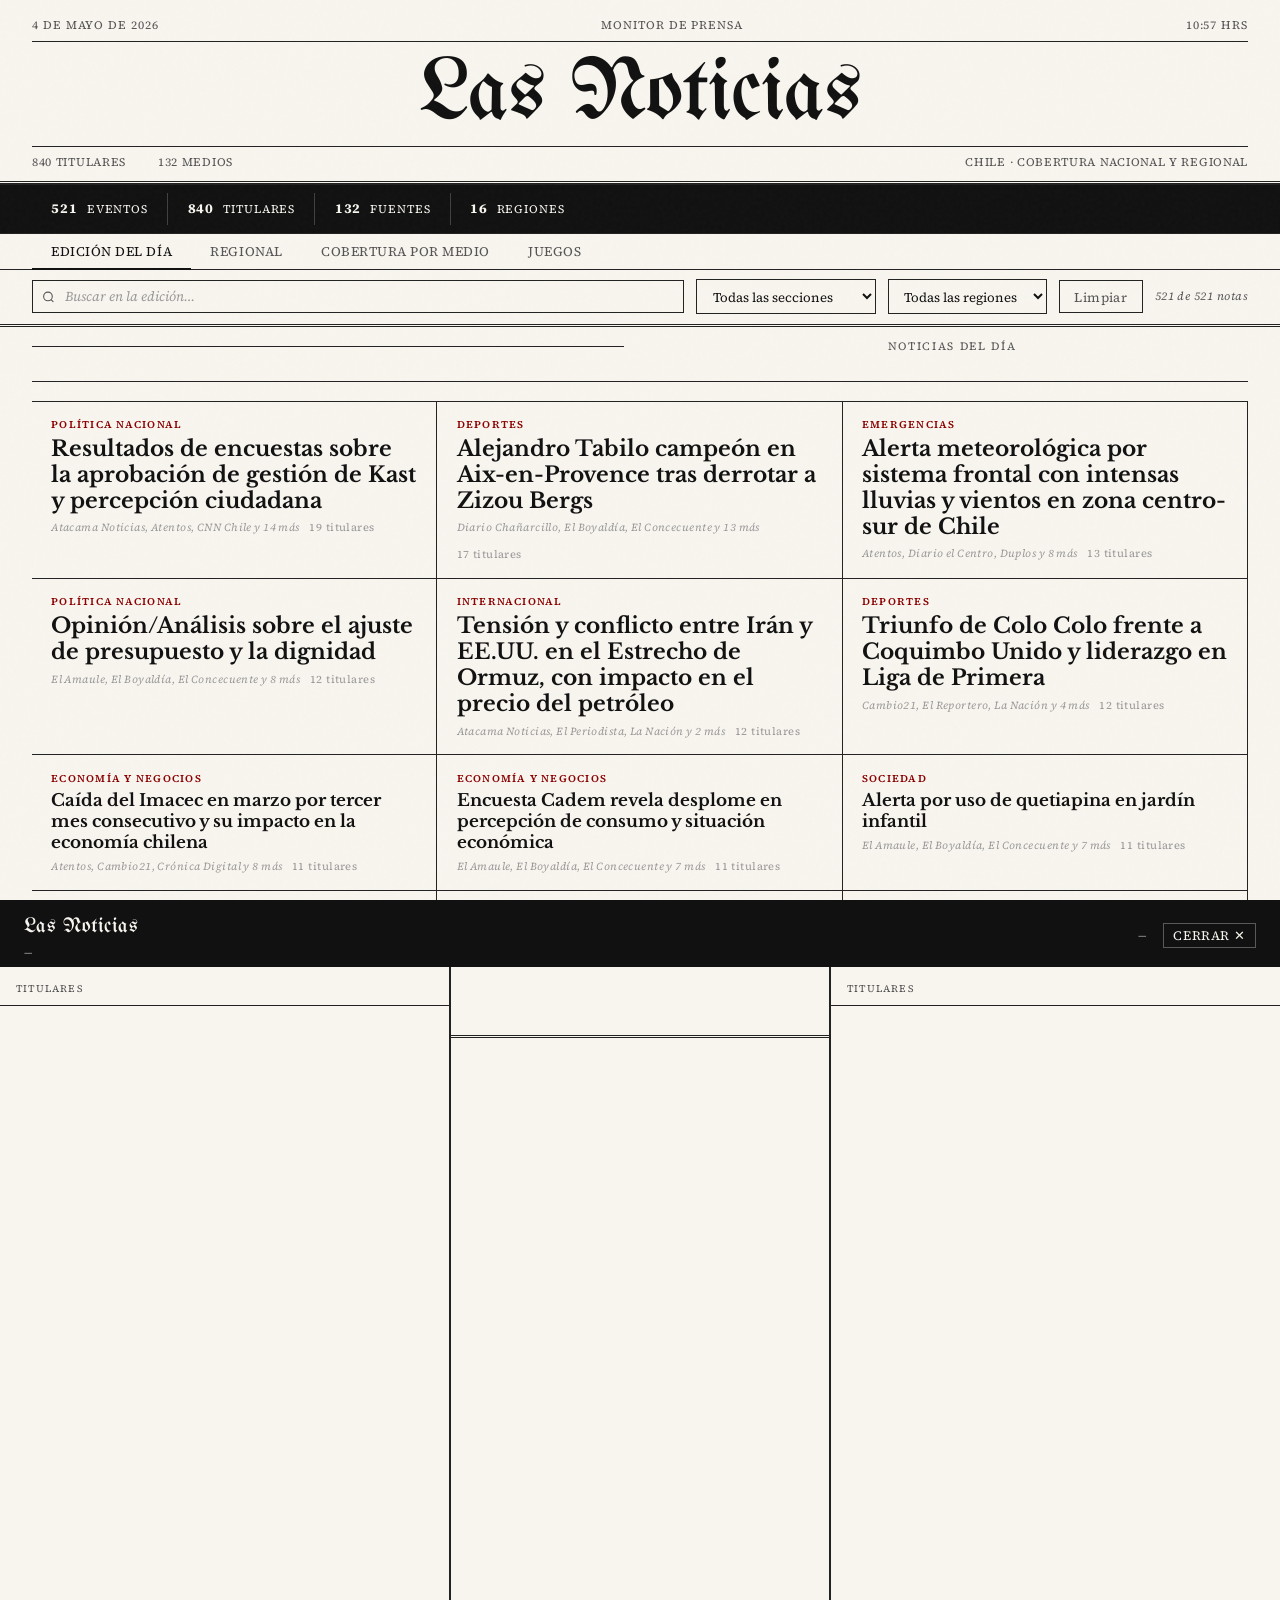
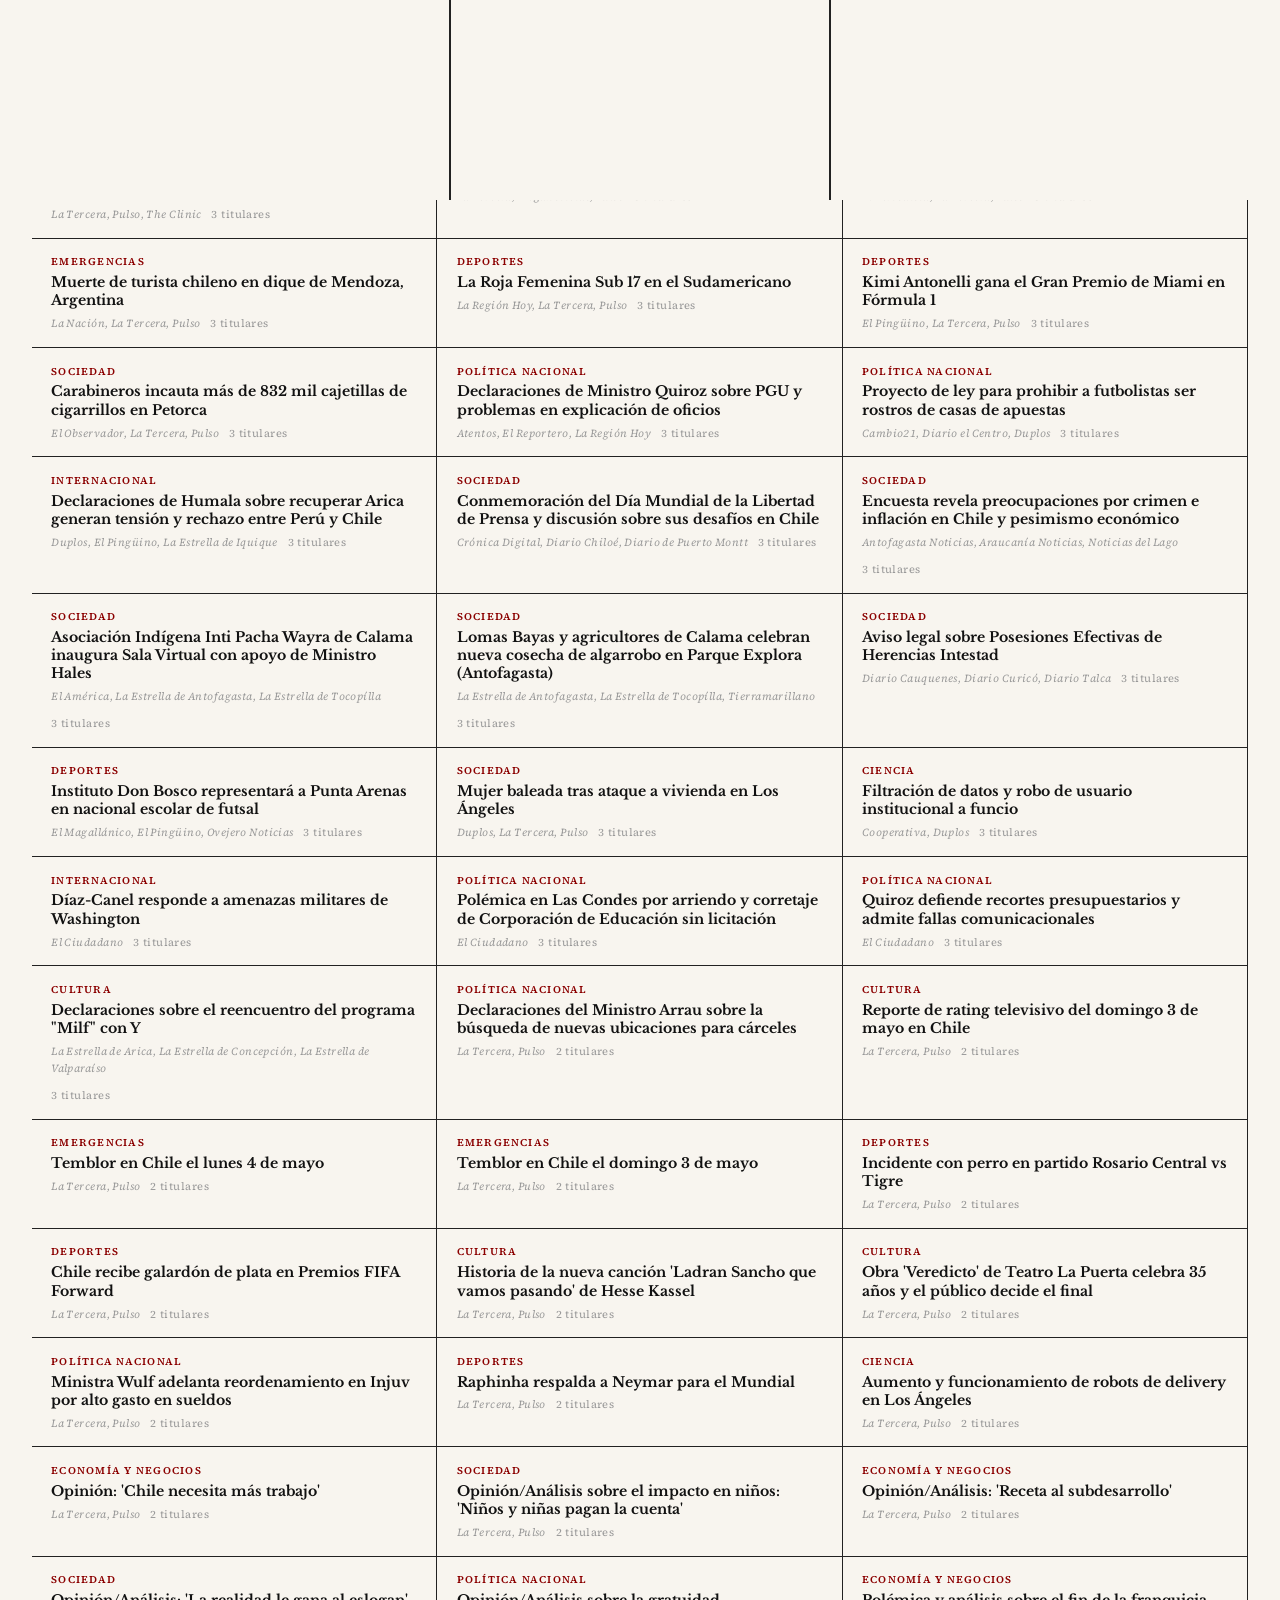
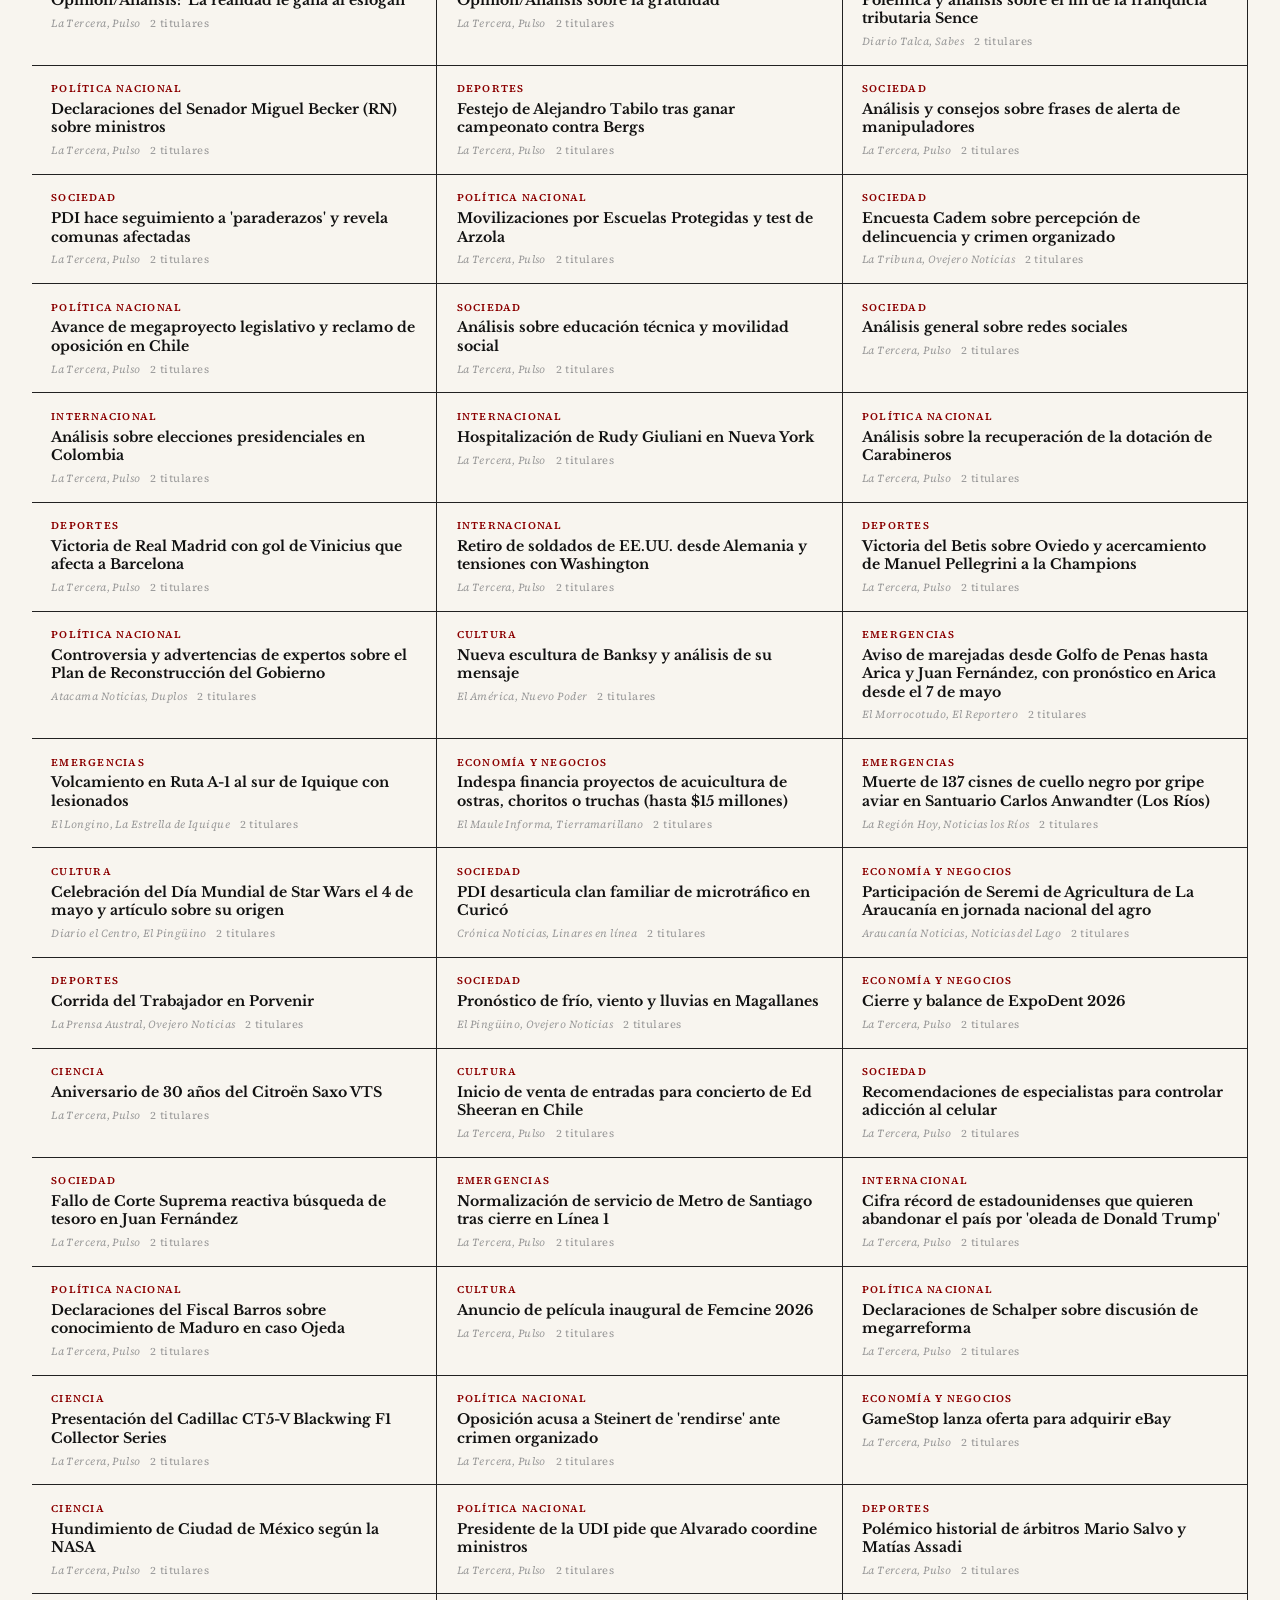
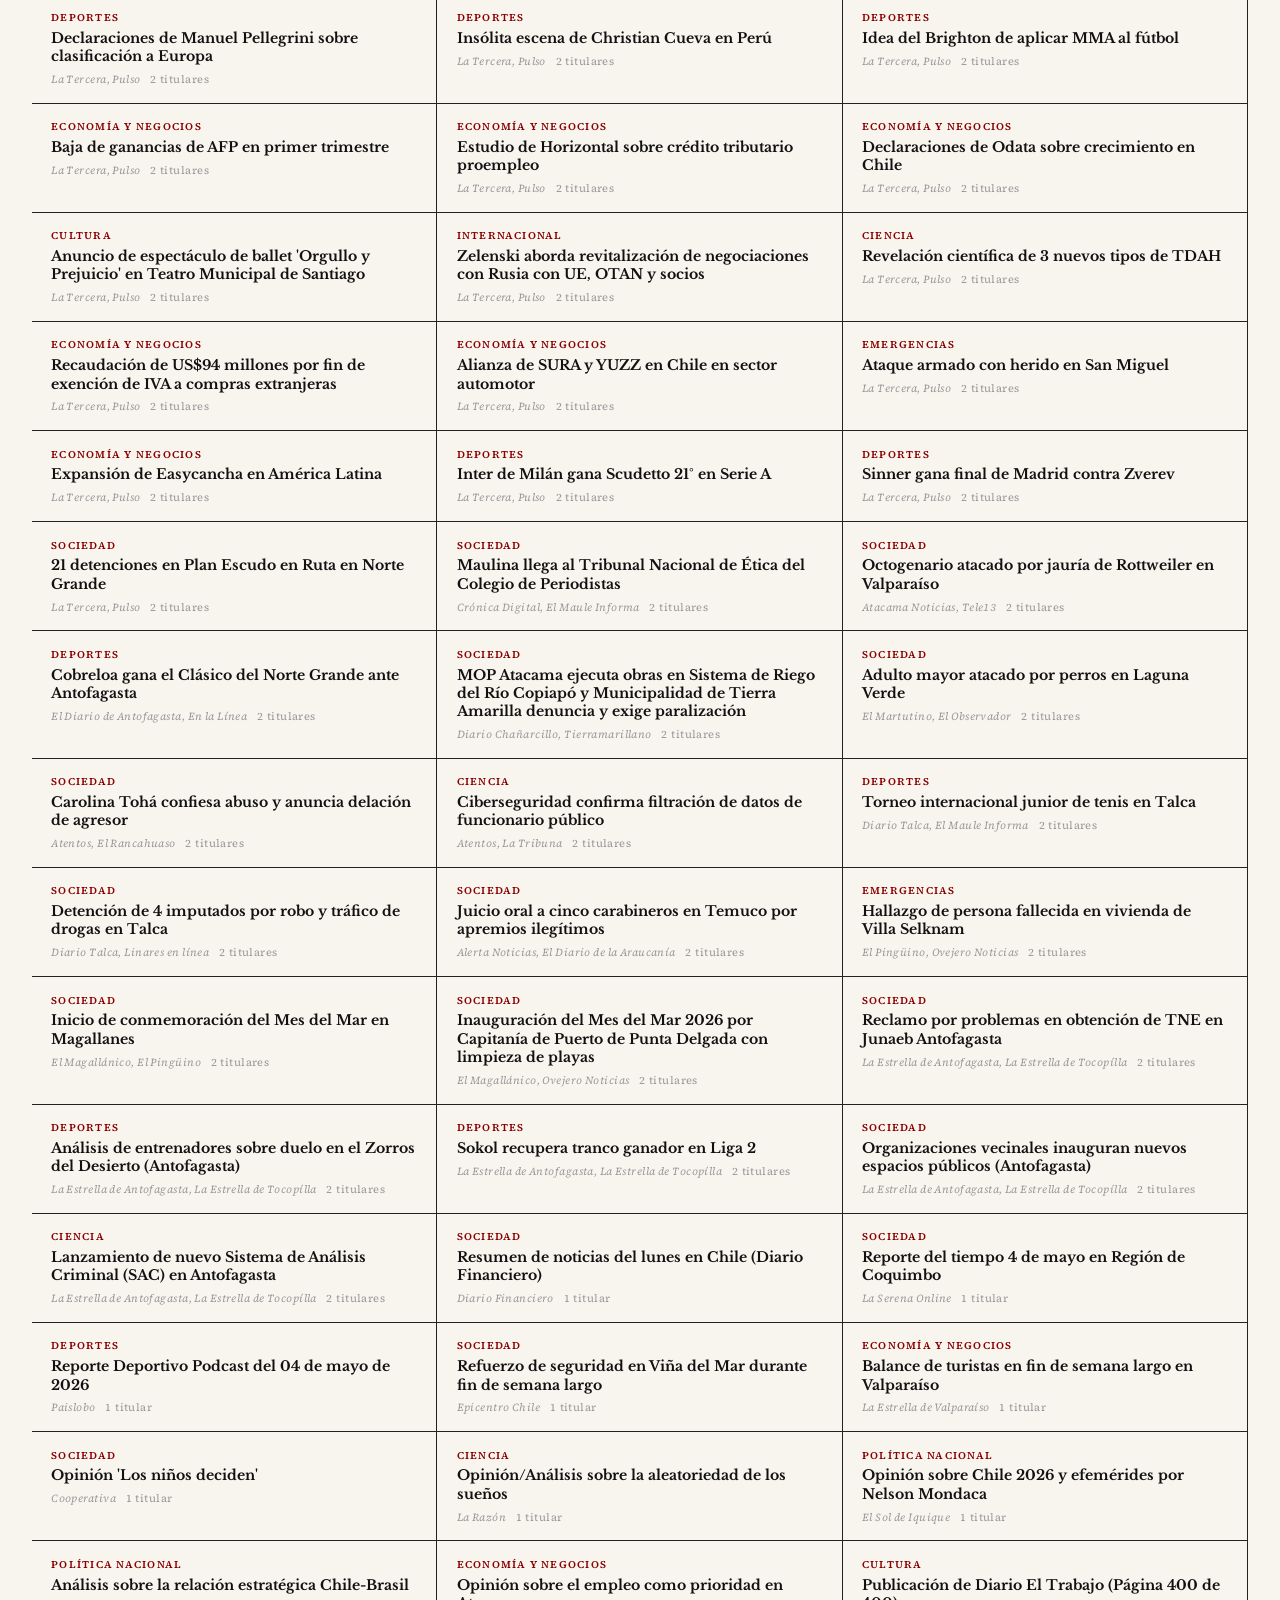
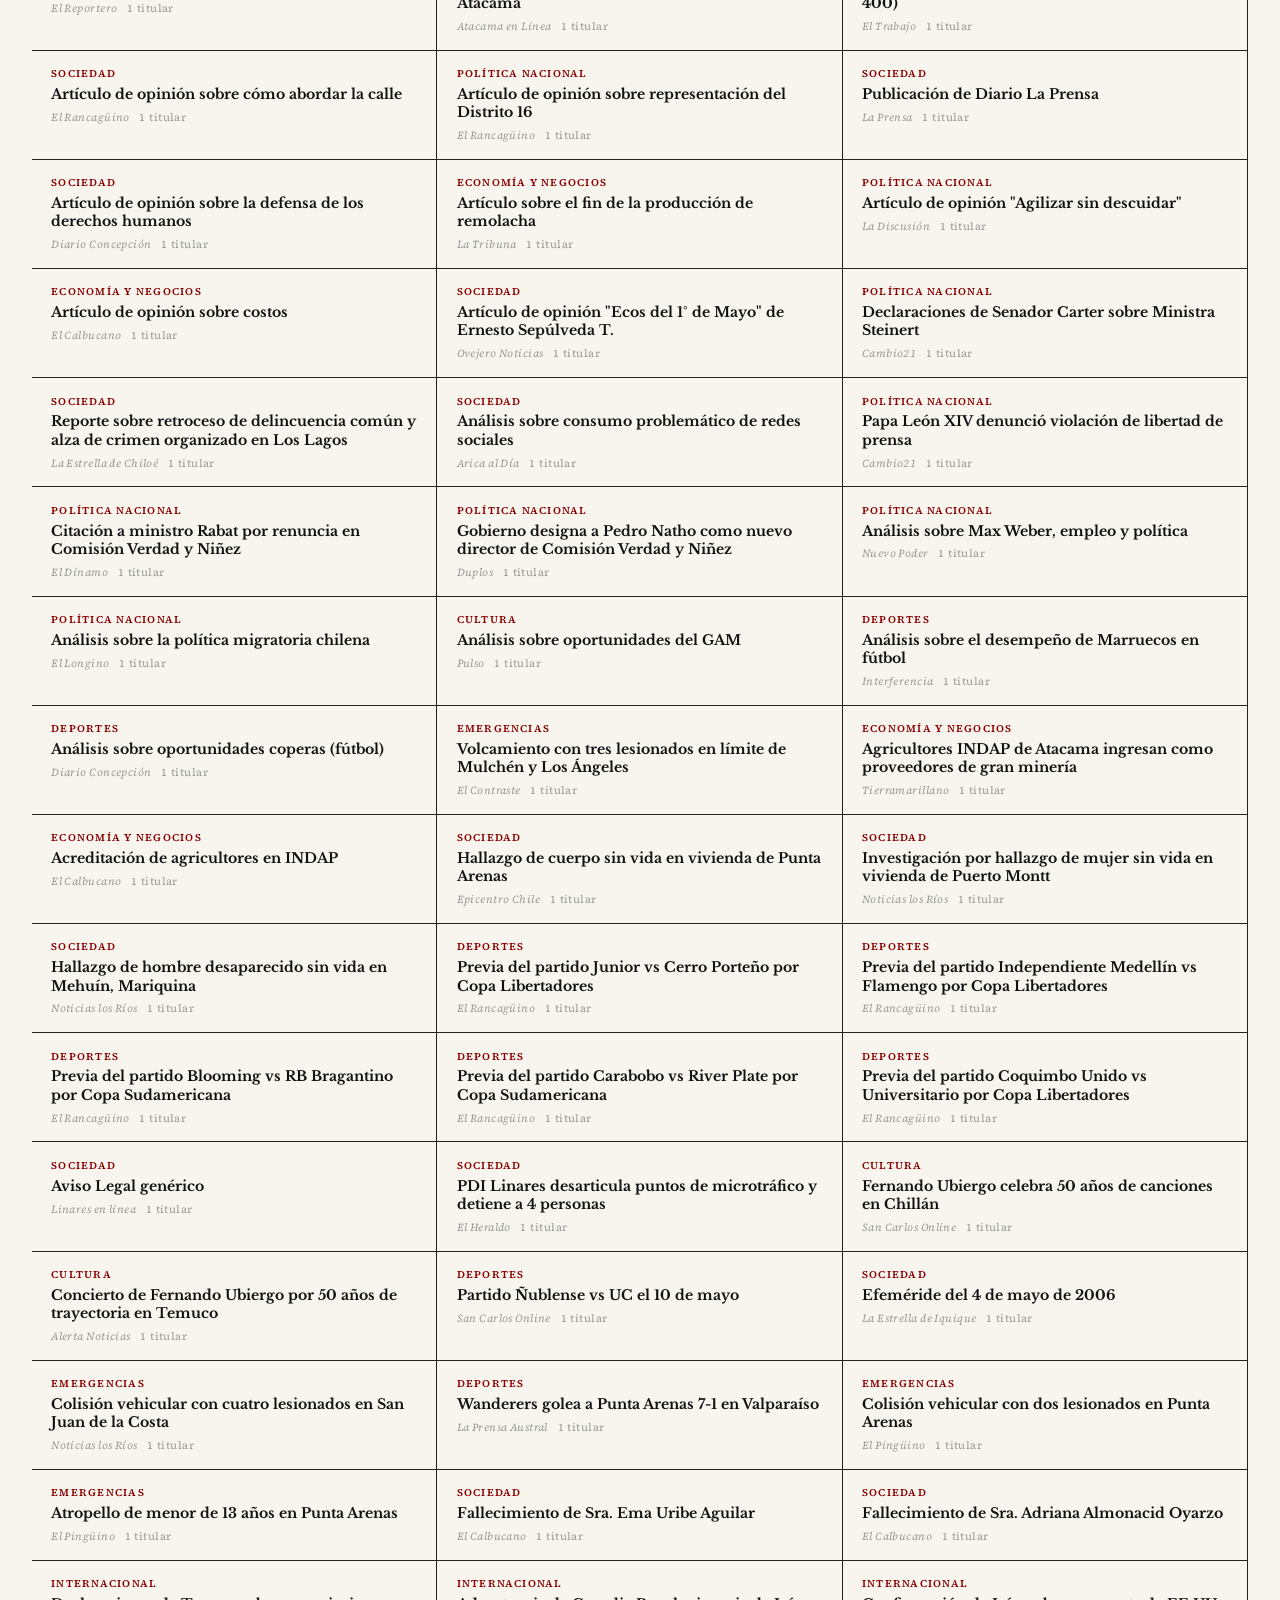
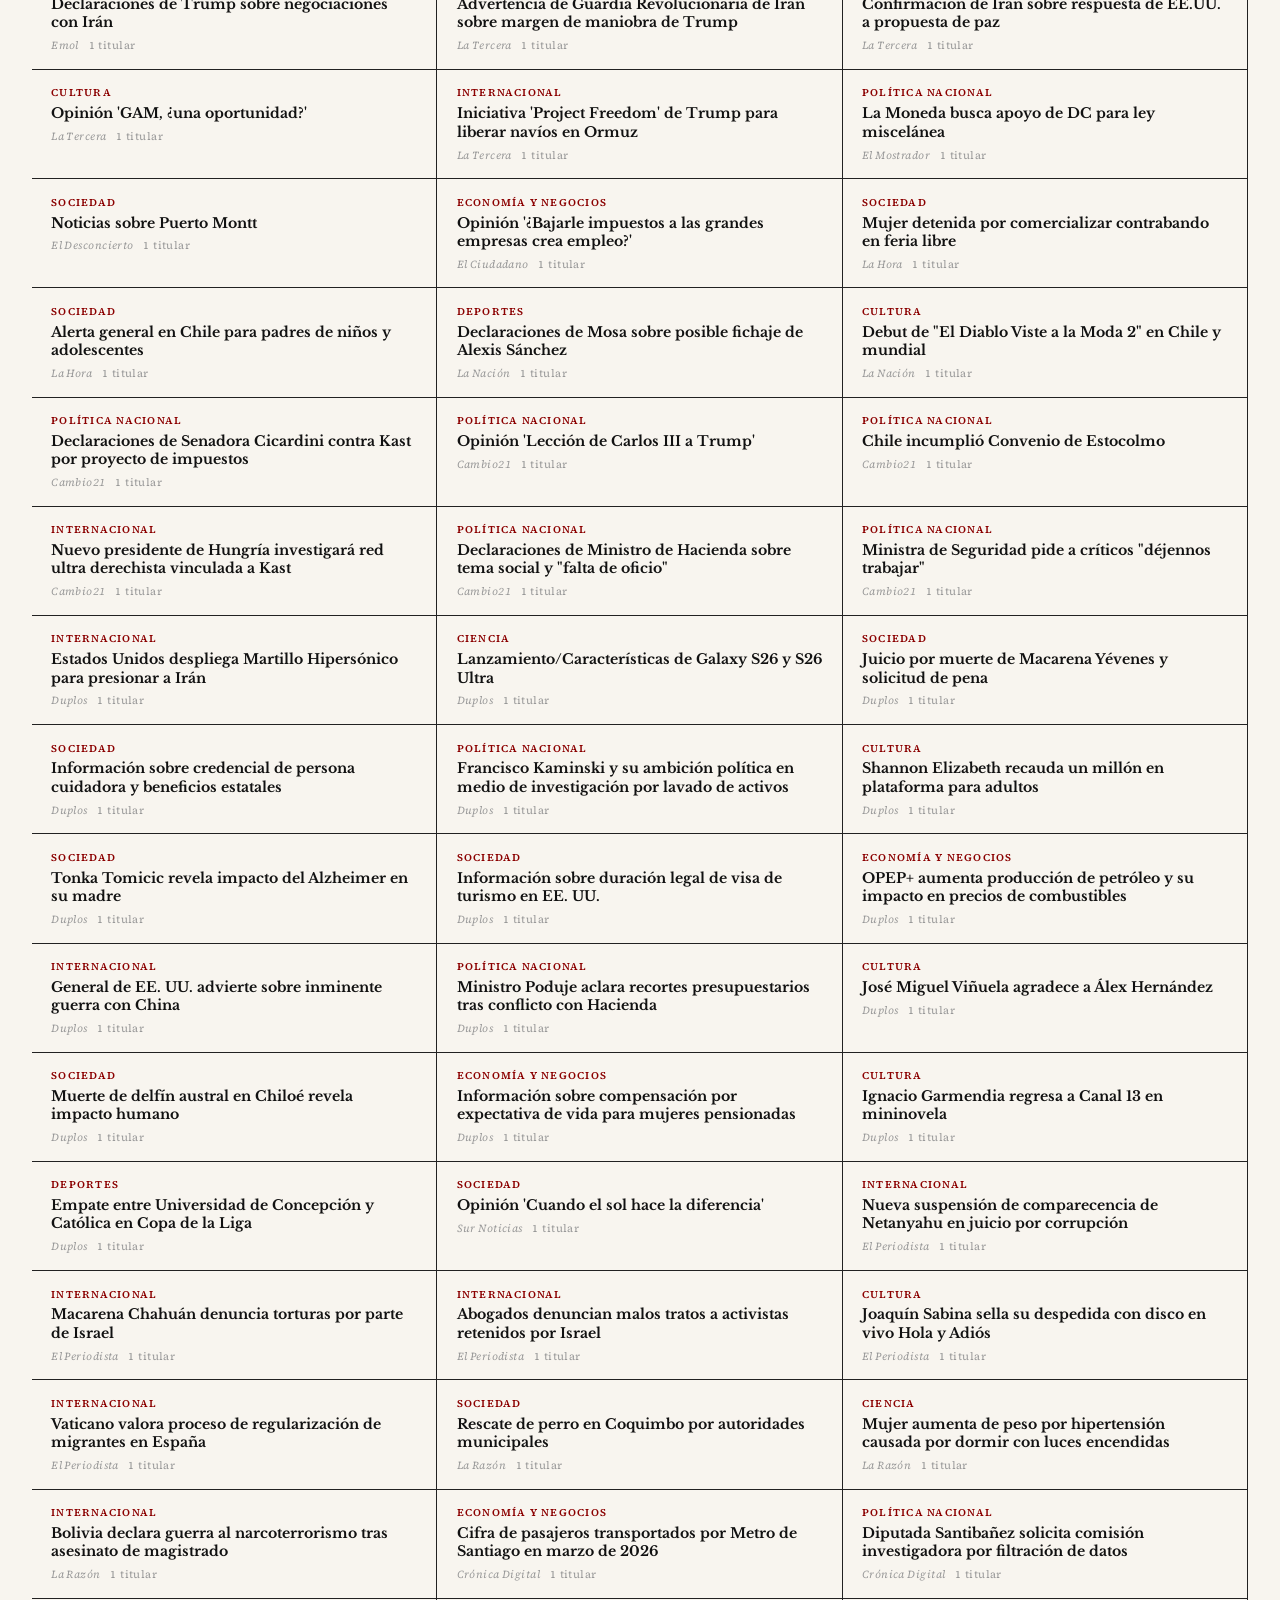
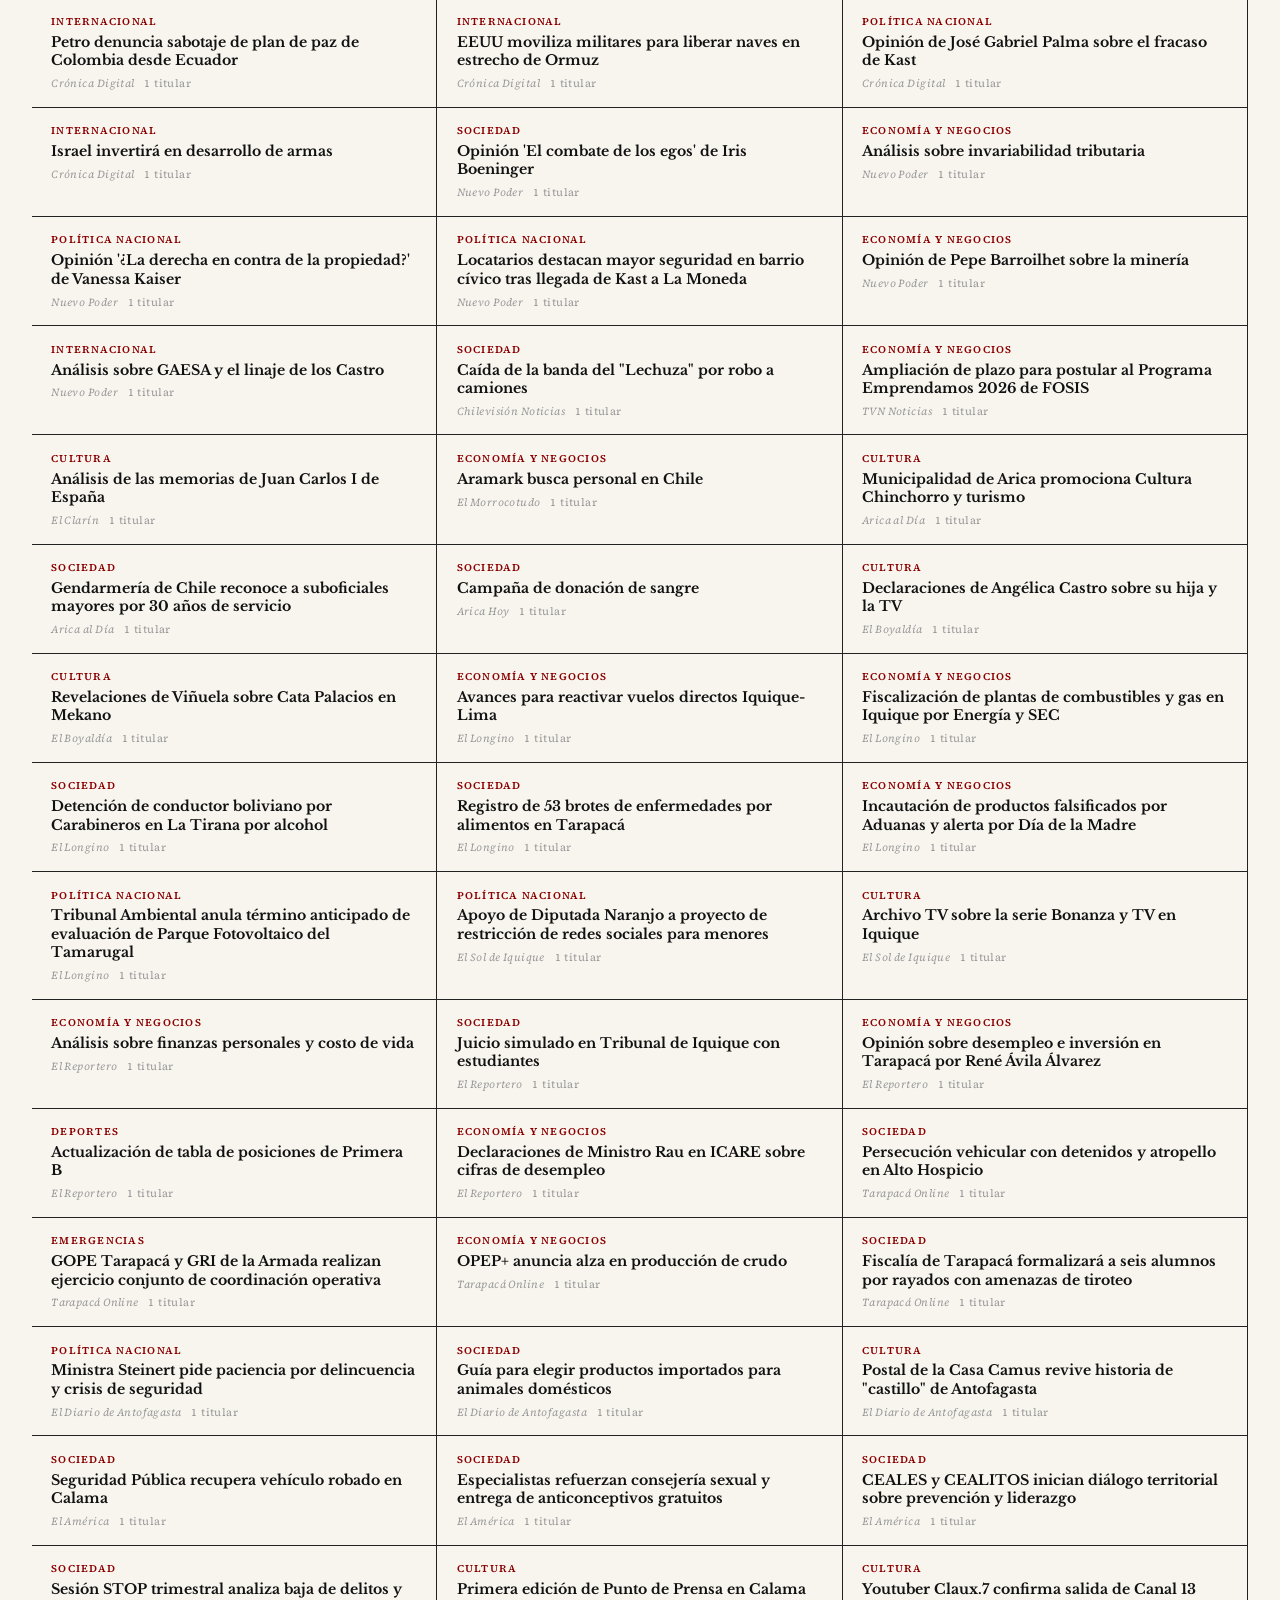
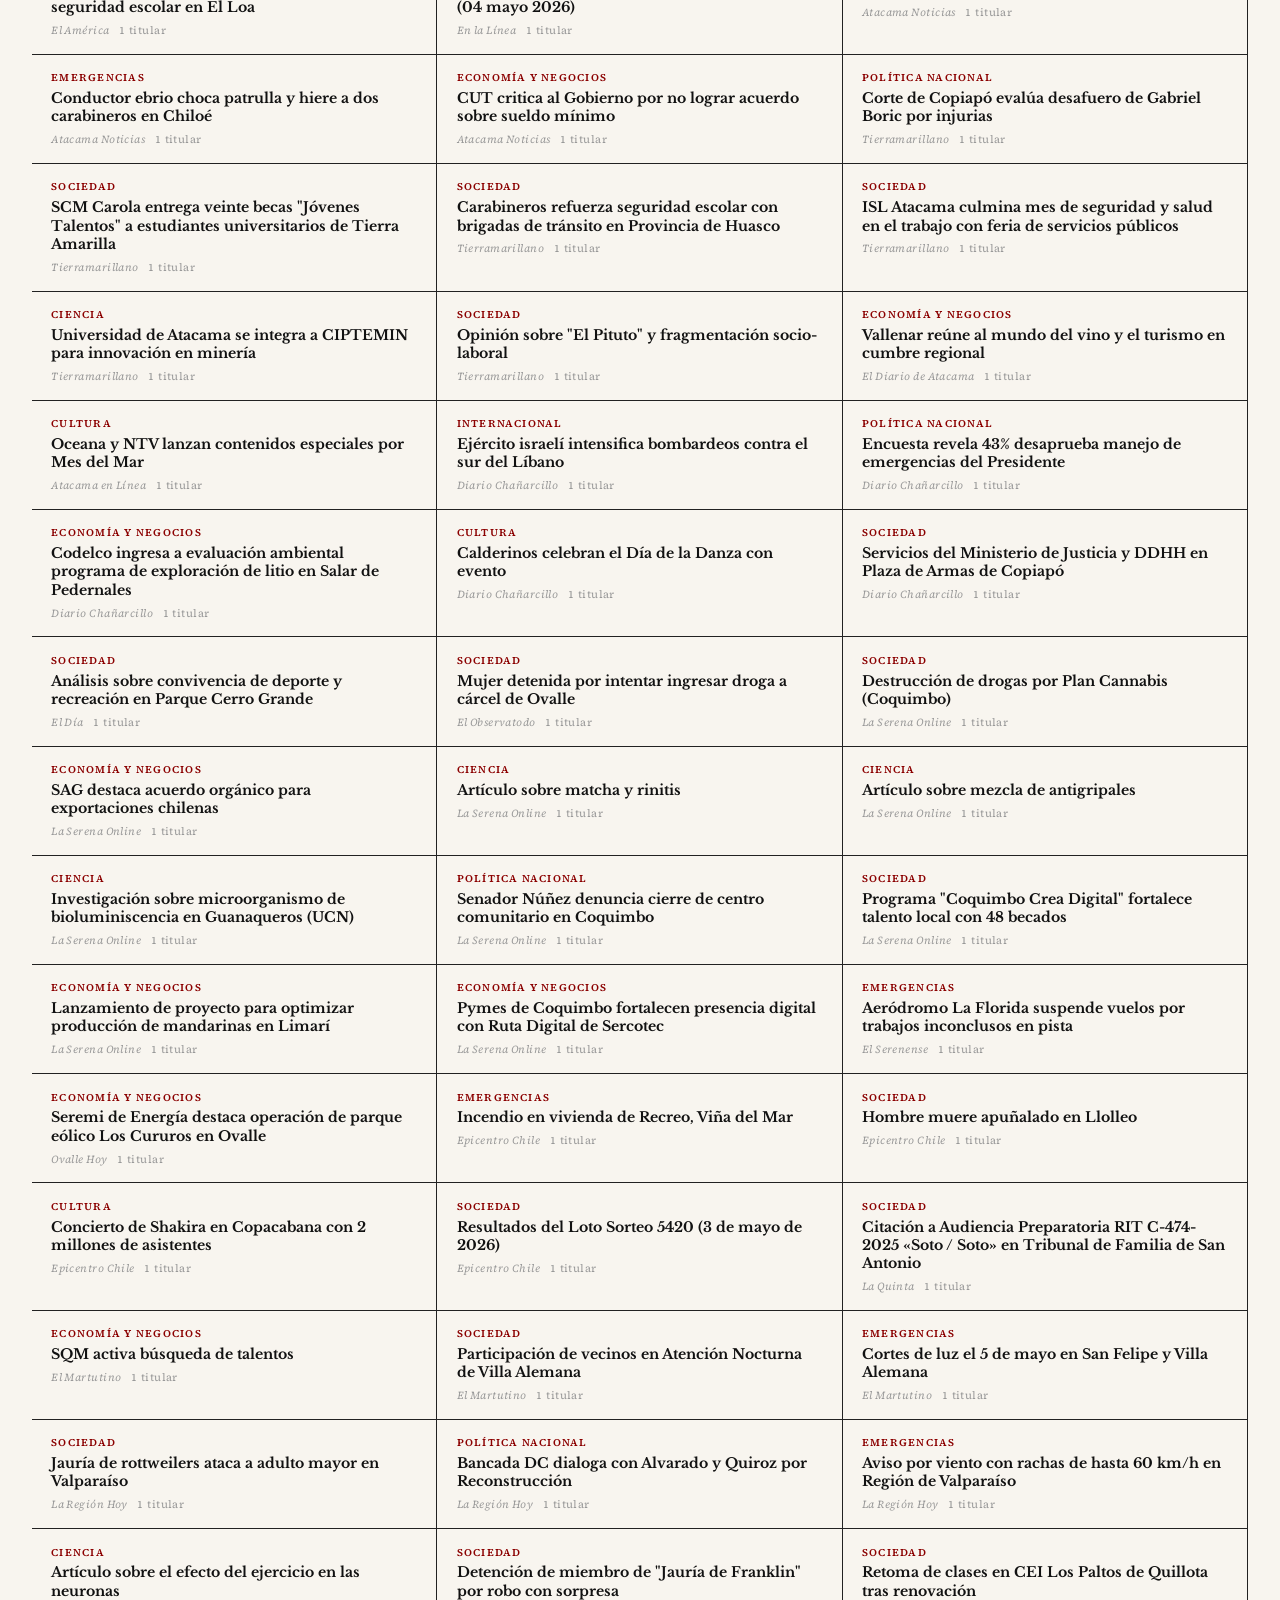
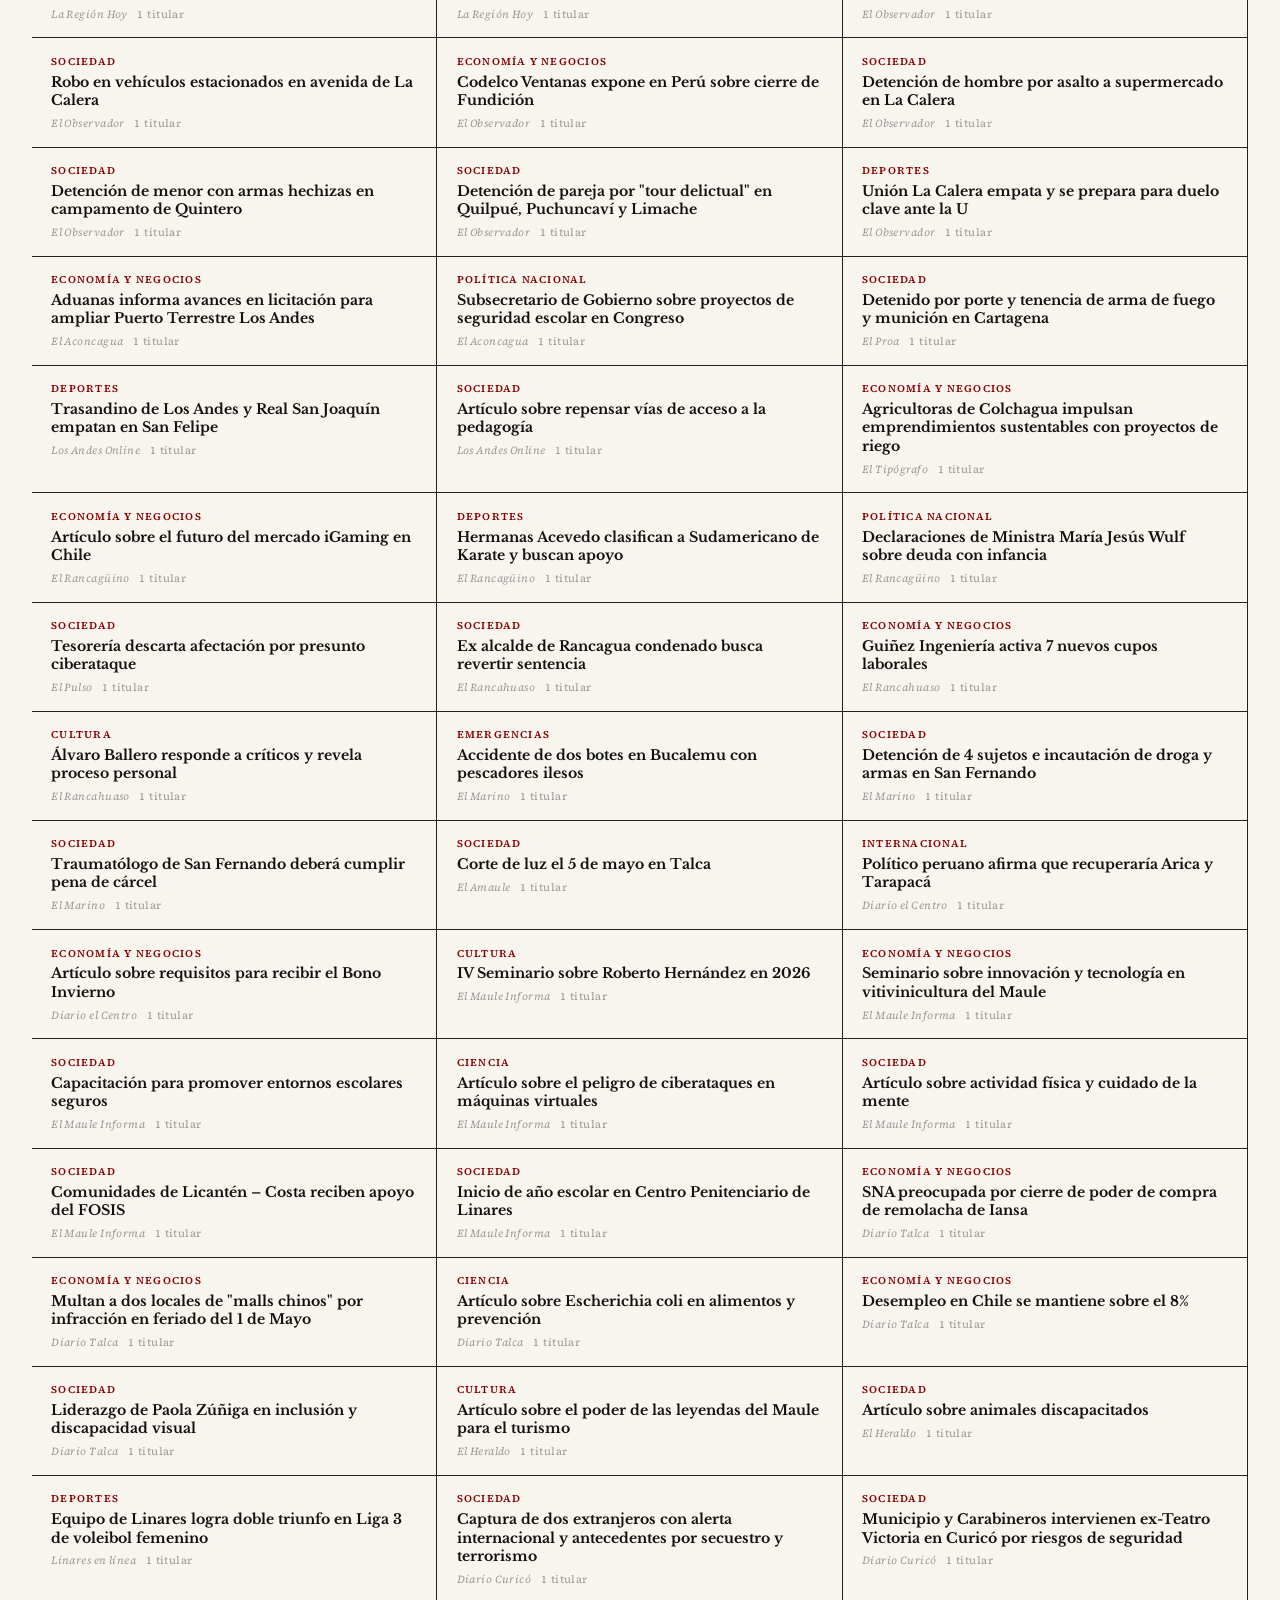
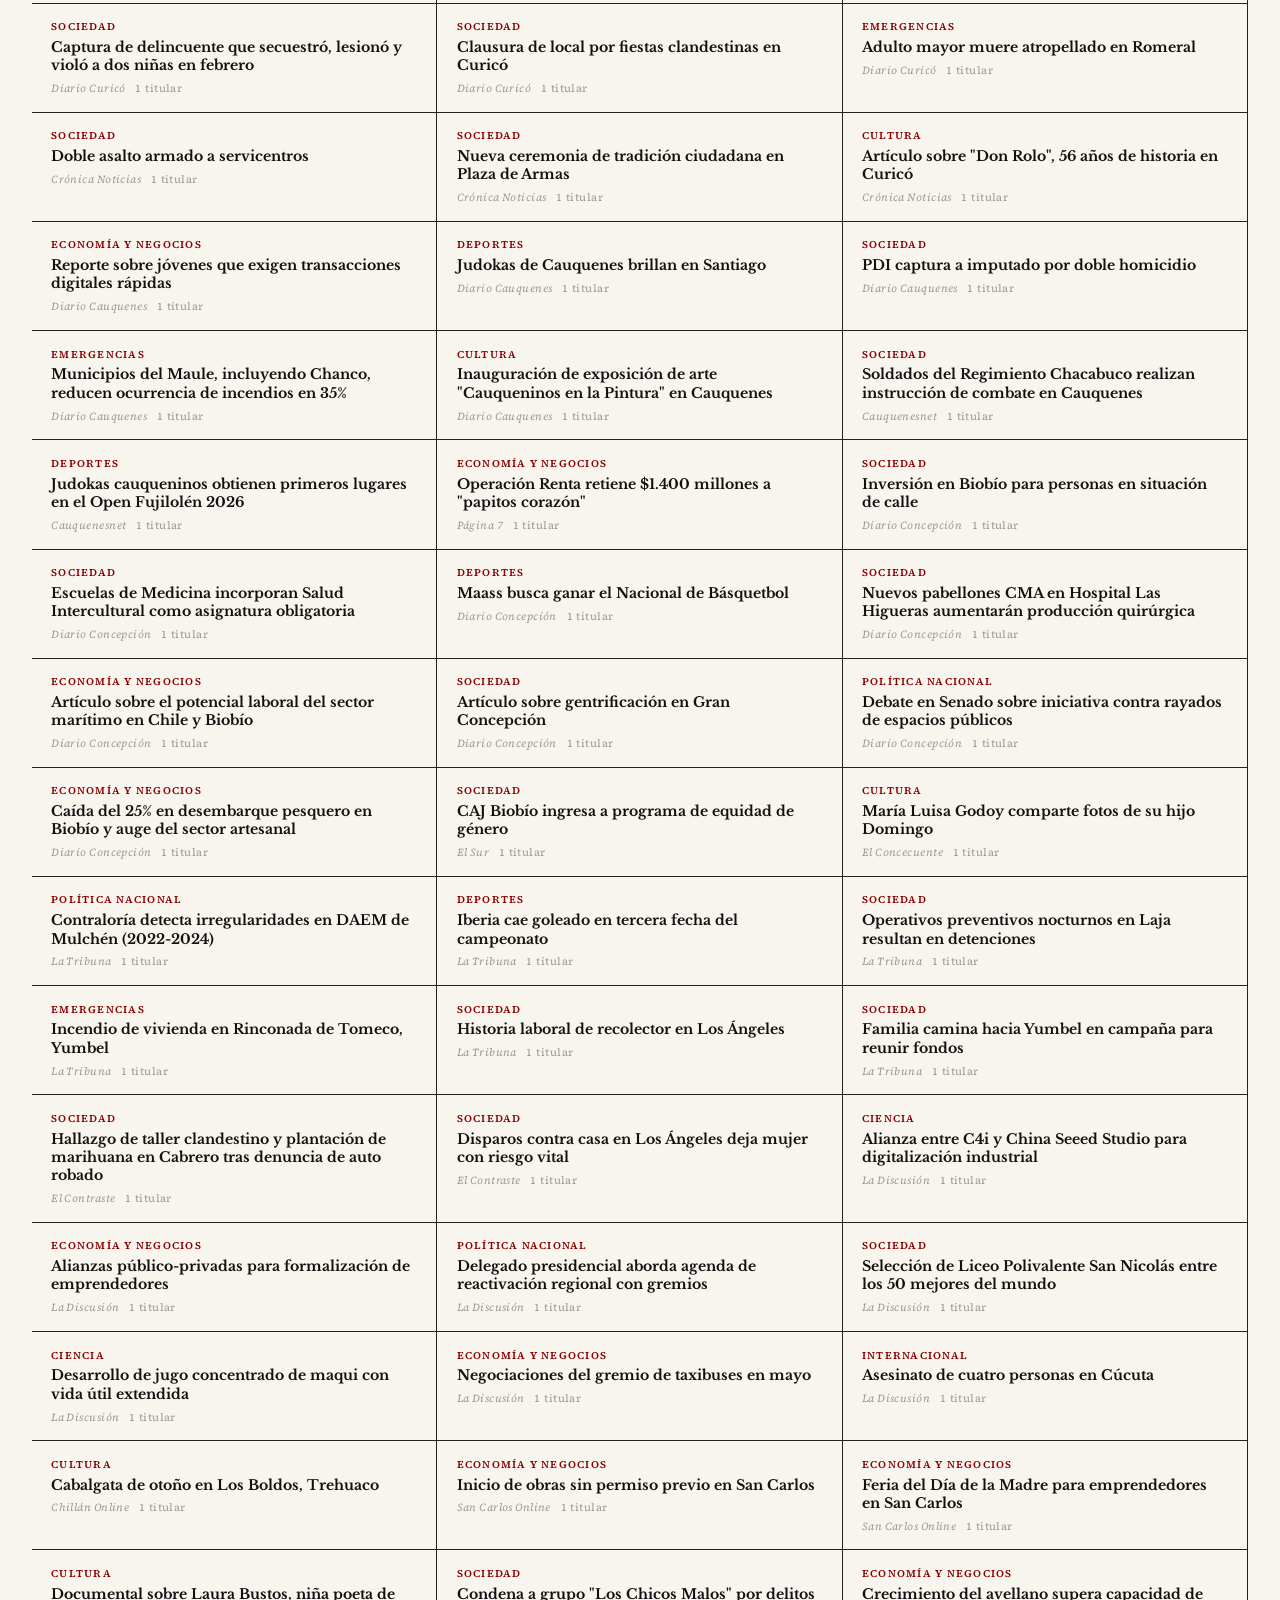
==== commit ef246a22: "modularización" ====
--- a/index.html
+++ b/index.html
@@ -5,12 +5,12 @@
 <meta name="viewport" content="width=device-width, initial-scale=1.0">
 <title>Las Noticias</title>
 <link href="https://fonts.googleapis.com/css2?family=UnifrakturMaguntia&family=Libre+Baskerville:ital,wght@0,400;0,700;1,400&family=IM+Fell+English:ital@0;1&family=Source+Serif+4:opsz,wght@8..60,300;8..60,400;8..60,600;8..60,700&display=swap" rel="stylesheet">
-<link rel="stylesheet" href="base.css">
-<link rel="stylesheet" href="eventos.css">
-<link rel="stylesheet" href="coverage.css">
-<link rel="stylesheet" href="panel.css">
-<link rel="stylesheet" href="regional.css">
-<link rel="stylesheet" href="juegos.css">
+<link rel="stylesheet" href="css/base.css">
+<link rel="stylesheet" href="css/eventos.css">
+<link rel="stylesheet" href="css/coverage.css">
+<link rel="stylesheet" href="css/panel.css">
+<link rel="stylesheet" href="css/regional.css">
+<link rel="stylesheet" href="css/juegos.css">
 </head>
 <body>
 
@@ -258,10 +258,10 @@
 document.addEventListener('DOMContentLoaded',()=>autoLoad());
 </script>
 
-<script src="main.js"></script>
-<script src="coverage.js"></script>
-<script src="regional.js"></script>
-<script src="juegos.js"></script>
+<script src="js/main.js"></script>
+<script src="js/coverage.js"></script>
+<script src="js/regional.js"></script>
+<script src="js/juegos.js"></script>
 
 </body>
 </html>
--- a/css/base.css
+++ b/css/base.css
@@ -0,0 +1,134 @@
+:root {
+  --paper:   #f8f5ef;
+  --ink:     #111111;
+  --rule:    #222222;
+  --mid:     #555555;
+  --light:   #999999;
+  --cream:   #ede9e0;
+  --accent:  #8b0000;
+  --col-gap: 1.5rem;
+  --max-w:   1320px;
+}
+*,*::before,*::after{box-sizing:border-box;margin:0;padding:0}
+html{background:var(--paper)}
+body{
+  font-family:'Source Serif 4',Georgia,serif;
+  background:var(--paper);color:var(--ink);
+  font-size:15px;line-height:1.6;
+  min-height:100vh;
+}
+
+/* ── GRAIN OVERLAY ── */
+body::before{
+  content:'';pointer-events:none;
+  position:fixed;inset:0;z-index:9999;opacity:.025;
+  background-image:url("data:image/svg+xml,%3Csvg viewBox='0 0 256 256' xmlns='http://www.w3.org/2000/svg'%3E%3Cfilter id='n'%3E%3CfeTurbulence type='fractalNoise' baseFrequency='0.9' numOctaves='4' stitchTiles='stitch'/%3E%3C/filter%3E%3Crect width='100%25' height='100%25' filter='url(%23n)'/%3E%3C/svg%3E");
+}
+
+/* ── MASTHEAD ── */
+.masthead{
+  border-bottom:3px double var(--rule);
+  padding:1rem 2rem .6rem;
+  max-width:var(--max-w);margin:0 auto;
+}
+.masthead-top{
+  display:flex;justify-content:space-between;align-items:flex-end;
+  border-bottom:1px solid var(--rule);
+  padding-bottom:.4rem;margin-bottom:.4rem;
+  font-size:.72rem;letter-spacing:.08em;text-transform:uppercase;
+  color:var(--mid);font-family:'Source Serif 4',serif;
+}
+.masthead-flag{
+  font-family:'UnifrakturMaguntia',cursive;
+  font-size:clamp(2.8rem,7vw,5.5rem);
+  line-height:1;text-align:center;
+  letter-spacing:-.01em;color:var(--ink);
+  padding:.2rem 0 .4rem;
+}
+.masthead-bottom{
+  display:flex;justify-content:space-between;align-items:center;
+  border-top:1px solid var(--rule);
+  padding-top:.4rem;
+  font-size:.72rem;letter-spacing:.06em;text-transform:uppercase;color:var(--mid);
+}
+.masthead-bottom span{font-family:'Source Serif 4',serif}
+.edition-info{display:flex;gap:2rem}
+
+/* ── DROP ZONE ── */
+.drop-section{max-width:var(--max-w);margin:2rem auto;padding:0 2rem}
+.drop-zone{
+  border:1px dashed var(--mid);padding:3rem;
+  text-align:center;cursor:pointer;
+  background:transparent;position:relative;
+  transition:background .2s;
+}
+.drop-zone:hover,.drop-zone.drag-over{background:rgba(0,0,0,.03)}
+.drop-zone input[type=file]{position:absolute;inset:0;opacity:0;cursor:pointer;width:100%}
+.drop-label{font-family:'IM Fell English',serif;font-size:1.3rem;color:var(--mid)}
+.drop-sublabel{font-size:.8rem;color:var(--light);margin-top:.4rem;font-style:italic}
+
+/* ── STATS BAR ── */
+.stats-bar{
+  max-width:var(--max-w);margin:0 auto 0;padding:.5rem 2rem;
+  display:flex;gap:0;
+  border-top:1px solid var(--rule);border-bottom:1px solid var(--rule);
+  background:var(--ink);color:var(--paper);
+}
+.stat-chip{
+  padding:.3rem 1.2rem;font-size:.72rem;letter-spacing:.08em;
+  text-transform:uppercase;border-right:1px solid rgba(255,255,255,.2);
+}
+.stat-chip:last-child{border-right:none}
+.stat-chip strong{font-weight:700;margin-right:.3rem;font-size:.85rem}
+
+/* ── SECTION DIVIDER ── */
+.section-rule{
+  max-width:var(--max-w);margin:0 auto;padding:0 2rem;
+}
+.section-rule hr{border:none;border-top:1px solid var(--rule);margin:.6rem 0 0}
+
+/* ── TOOLBAR ── */
+.toolbar{
+  max-width:var(--max-w);margin:0 auto;padding:.6rem 2rem;
+  display:flex;gap:.75rem;flex-wrap:wrap;align-items:center;
+  border-bottom:3px double var(--rule);
+}
+.search-wrap{flex:1;min-width:200px;position:relative}
+.search-wrap svg{position:absolute;left:.6rem;top:50%;transform:translateY(-50%);color:var(--mid);pointer-events:none}
+.search-input{
+  width:100%;padding:.4rem .6rem .4rem 2rem;
+  border:1px solid var(--rule);background:transparent;
+  font-family:'Source Serif 4',serif;font-size:.85rem;color:var(--ink);
+  outline:none;
+}
+.search-input:focus{border-color:var(--accent)}
+.search-input::placeholder{color:var(--light);font-style:italic}
+select.filter-select{
+  padding:.4rem .7rem;border:1px solid var(--rule);background:transparent;
+  font-family:'Source Serif 4',serif;font-size:.82rem;color:var(--ink);
+  outline:none;cursor:pointer;
+}
+select.filter-select:focus{border-color:var(--accent)}
+.btn-clear{
+  padding:.4rem .9rem;border:1px solid var(--rule);background:transparent;
+  font-family:'Source Serif 4',serif;font-size:.82rem;color:var(--mid);cursor:pointer;
+  transition:all .15s;letter-spacing:.03em;
+}
+.btn-clear:hover{background:var(--ink);color:var(--paper)}
+.result-count{font-size:.72rem;color:var(--mid);margin-left:auto;letter-spacing:.04em;font-style:italic}
+
+/* ── TABS ── */
+.tabs{
+  max-width:var(--max-w);margin:0 auto;padding:0 2rem;
+  display:flex;gap:0;border-bottom:1px solid var(--rule);
+}
+.tab-btn{
+  padding:.5rem 1.2rem;border:none;background:none;
+  font-family:'Source Serif 4',serif;font-size:.82rem;
+  color:var(--mid);cursor:pointer;
+  border-bottom:2px solid transparent;margin-bottom:-1px;
+  letter-spacing:.04em;text-transform:uppercase;
+  transition:all .15s;
+}
+.tab-btn:hover{color:var(--ink)}
+.tab-btn.active{color:var(--ink);border-bottom-color:var(--ink)}
--- a/css/eventos.css
+++ b/css/eventos.css
@@ -0,0 +1,75 @@
+/* ── NEWSPAPER GRID ── */
+.newspaper-section{max-width:var(--max-w);margin:0 auto;padding:0 2rem 4rem}
+
+/* section header */
+.section-header{
+  display:grid;grid-template-columns:1fr auto 1fr;
+  align-items:center;gap:1rem;
+  padding:.7rem 0 .5rem;
+  border-bottom:1px solid var(--rule);
+  margin-bottom:1.2rem;
+}
+.section-header::before,.section-header::after{content:'';height:1px;background:var(--rule)}
+.section-title{
+  font-family:'Source Serif 4',serif;font-size:.7rem;font-weight:400;
+  text-transform:uppercase;letter-spacing:.15em;color:var(--mid);
+  text-align:center;white-space:nowrap;
+}
+
+/* newspaper column layout */
+.news-columns{display:flex;flex-wrap:wrap;border-top:1px solid var(--rule)}
+.story{
+  width:33.333%;
+  border-right:1px solid var(--rule);
+  border-bottom:1px solid var(--rule);
+  box-sizing:border-box;
+}
+@media(max-width:900px){.story{width:50%}}
+@media(max-width:580px){.story{width:100%;border-right:none}}
+
+/* individual story */
+.story{
+  padding:.9rem 1.2rem;
+  cursor:pointer;
+  transition:background .15s;
+  display:block;
+  position:relative;
+}
+.story:hover{background:rgba(0,0,0,.03)}
+.story.active{background:rgba(139,0,0,.05)}
+.story.active::before{
+  content:'';position:absolute;left:0;top:0;bottom:0;width:3px;background:var(--accent);
+}
+
+/* story size variants */
+.story-lg .story-headline{font-size:1.35rem;line-height:1.2}
+.story-md .story-headline{font-size:1.05rem;line-height:1.25}
+.story-sm .story-headline{font-size:.88rem;line-height:1.3}
+
+.story-kicker{
+  font-size:.65rem;text-transform:uppercase;letter-spacing:.12em;
+  color:var(--accent);font-weight:600;margin-bottom:.2rem;
+  font-family:'Source Serif 4',serif;
+}
+.story-headline{
+  font-family:'Libre Baskerville',Georgia,serif;
+  font-weight:700;color:var(--ink);
+  margin-bottom:.35rem;
+}
+.story-img{
+  width:100%;height:130px;object-fit:cover;display:block;
+  margin:.5rem 0;
+  filter:grayscale(20%);
+}
+.story-meta{
+  font-size:.68rem;color:var(--light);
+  letter-spacing:.04em;
+  display:flex;gap:.6rem;flex-wrap:wrap;align-items:center;
+  margin-top:.3rem;
+}
+.story-meta .fuentes{font-style:italic}
+.story-meta .cat-tag{
+  font-size:.6rem;text-transform:uppercase;letter-spacing:.08em;
+  padding:.1rem .4rem;border:1px solid var(--light);color:var(--mid);
+}
+.story-byline{font-size:.72rem;color:var(--mid);font-style:italic;margin-bottom:.2rem}
--- a/css/coverage.css
+++ b/css/coverage.css
@@ -0,0 +1,14 @@
+/* ── COVERAGE ── */
+.coverage-grid{
+  columns:3;column-gap:0;column-rule:1px solid var(--rule);
+}
+@media(max-width:800px){.coverage-grid{columns:2}}
+.coverage-item{
+  break-inside:avoid;padding:.75rem 1.2rem;
+  border-bottom:1px solid var(--rule);
+}
+.coverage-name{font-weight:700;font-size:.88rem;margin-bottom:.2rem}
+.coverage-bar-wrap{height:2px;background:var(--cream);margin:.3rem 0}
+.coverage-bar{height:100%;background:var(--ink);transition:width .6s}
+.coverage-count{font-size:.72rem;color:var(--mid);font-style:italic}
+.coverage-cats{font-size:.65rem;color:var(--light);margin-top:.2rem}
--- a/css/panel.css
+++ b/css/panel.css
@@ -0,0 +1,248 @@
+/* ── SLIDE PANEL ── */
+.panel-overlay{position:fixed;inset:0;background:rgba(0,0,0,0);z-index:100;pointer-events:none;transition:background .3s}
+.panel-overlay.open{background:rgba(0,0,0,.5);pointer-events:all}
+
+.slide-panel{
+  position:fixed;inset:0;
+  background:var(--paper);
+  z-index:101;
+  display:flex;flex-direction:column;
+  transform:translateY(100%);
+  transition:transform .38s cubic-bezier(.4,0,.2,1);
+  overflow:hidden;
+  border-top:4px solid var(--ink);
+}
+.slide-panel.open{transform:translateY(0)}
+
+/* panel masthead */
+.panel-flag-bar{
+  background:var(--ink);color:var(--paper);
+  padding:.4rem 1.5rem;
+  display:flex;justify-content:space-between;align-items:center;
+  flex-shrink:0;
+}
+.panel-flag-title{
+  font-family:'UnifrakturMaguntia',cursive;font-size:1.3rem;color:var(--paper);
+  letter-spacing:.02em;
+}
+.panel-kicker{
+  font-size:.65rem;text-transform:uppercase;letter-spacing:.1em;
+  color:rgba(255,255,255,.6);
+}
+.panel-close{
+  background:none;border:1px solid rgba(255,255,255,.3);
+  color:var(--paper);cursor:pointer;font-size:.8rem;
+  padding:.2rem .6rem;letter-spacing:.05em;text-transform:uppercase;
+  font-family:'Source Serif 4',serif;
+  transition:all .15s;
+}
+.panel-close:hover{background:var(--paper);color:var(--ink)}
+
+/* panel 3-col */
+.panel-3col{
+  flex:1;display:grid;
+  grid-template-columns:1fr 380px 1fr;
+  overflow:hidden;min-height:0;
+}
+.panel-side{
+  overflow-y:auto;
+  border-right:1px solid var(--rule);
+  padding:.5rem 0;
+}
+.panel-side:last-child{border-right:none;border-left:1px solid var(--rule)}
+.panel-side-label{
+  font-size:.62rem;text-transform:uppercase;letter-spacing:.12em;color:var(--mid);
+  padding:.4rem 1rem .5rem;border-bottom:1px solid var(--rule);
+  position:sticky;top:0;background:var(--paper);z-index:1;
+}
+
+/* panel center */
+.panel-center{
+  display:flex;flex-direction:column;overflow-y:auto;
+  border-left:1px solid var(--rule);border-right:1px solid var(--rule);
+}
+.panel-img-wrap{width:100%;flex-shrink:0;overflow:hidden;background:var(--cream);max-height:50vh}
+.panel-img-wrap img{width:100%;height:100%;object-fit:cover;display:block;filter:grayscale(15%)}
+.panel-center-body{padding:1.5rem 1.25rem 2rem;text-align:center;border-bottom:3px double var(--rule)}
+.panel-title{
+  font-family:'Libre Baskerville',serif;font-size:clamp(1.1rem,2.5vw,1.7rem);
+  font-weight:700;line-height:1.2;color:var(--ink);margin-bottom:.75rem;
+}
+.panel-regiones{display:flex;gap:.4rem;flex-wrap:wrap;justify-content:center;margin-top:.5rem}
+.panel-region-chip{
+  font-size:.62rem;text-transform:uppercase;letter-spacing:.06em;
+  padding:.15rem .5rem;border:1px solid var(--rule);color:var(--mid);
+  font-family:'Source Serif 4',serif;
+}
+.panel-stats-center{
+  font-size:.7rem;color:var(--mid);letter-spacing:.05em;
+  text-transform:uppercase;margin-top:.8rem;
+  font-family:'Source Serif 4',serif;
+}
+
+/* panel headlines */
+.ph-item{
+  padding:.55rem 1rem;border-bottom:1px solid rgba(0,0,0,.08);
+}
+.ph-item:last-child{border-bottom:none}
+.ph-text{font-size:.82rem;line-height:1.45;color:var(--ink);font-family:'Source Serif 4',serif}
+.ph-text a{color:var(--ink);text-decoration:none;border-bottom:1px dotted var(--mid)}
+.ph-text a:hover{border-bottom-color:var(--accent);color:var(--accent)}
+.ph-chips{display:flex;flex-wrap:wrap;gap:.25rem;margin-top:.35rem}
+.ph-chip{
+  font-size:.6rem;letter-spacing:.05em;text-transform:uppercase;
+  padding:.1rem .4rem;border:1px solid var(--rule);
+  color:var(--mid);text-decoration:none;font-family:'Source Serif 4',serif;
+  transition:all .12s;
+}
+.ph-chip-link:hover{background:var(--ink);color:var(--paper);border-color:var(--ink)}
+.ph-grouped{background:rgba(0,0,0,.02);padding:.6rem .9rem!important;margin:.2rem .5rem;border-left:2px solid var(--rule)!important}
+
+/* ── SOURCE CAROUSEL ── */
+.ph-source-group{
+  padding:.55rem 1rem;border-bottom:1px solid rgba(0,0,0,.08);
+  cursor:pointer;
+}
+.ph-source-group:last-child{border-bottom:none}
+.ph-source-group:hover{background:rgba(0,0,0,.03)}
+.psg-header{
+  display:flex;align-items:center;justify-content:space-between;
+  margin-bottom:.3rem;
+}
+.psg-name{
+  font-family:'Source Serif 4',serif;font-size:.65rem;font-weight:600;
+  text-transform:uppercase;letter-spacing:.06em;color:var(--accent);
+}
+.psg-count{
+  font-size:.6rem;font-family:'Source Serif 4',serif;
+  color:var(--mid);letter-spacing:.04em;
+  background:var(--cream);padding:.1rem .4rem;border:1px solid var(--rule);
+}
+.psg-carousel{position:relative}
+/* Grupo fusionado: mismo titular de varias fuentes */
+.psg-multi{
+  background:var(--cream);
+  border-radius:2px;
+  padding:.3rem .4rem .4rem;
+  margin-bottom:.1rem;
+}
+.psg-header-multi{
+  display:flex;align-items:flex-start;justify-content:space-between;
+  gap:.4rem;margin-bottom:.35rem;flex-wrap:wrap;
+}
+.psg-chips{
+  display:flex;flex-wrap:wrap;gap:.25rem;flex:1;
+}
+.psg-chip{
+  font-family:'Source Serif 4',serif;font-size:.6rem;font-weight:600;
+  text-transform:uppercase;letter-spacing:.04em;
+  padding:.1rem .4rem;border-radius:2px;
+  background:var(--accent);color:var(--paper);
+  text-decoration:none;border:none;
+  transition:opacity .15s;
+}
+a.psg-chip:hover{opacity:.8;}
+.psg-stage{
+  position:relative;
+  overflow:hidden;
+}
+.psg-text{
+  font-size:.82rem;line-height:1.4;color:var(--ink);
+  font-family:'Source Serif 4',serif;
+  transition:none;
+}
+.psg-text a{color:var(--ink);text-decoration:none;border-bottom:1px dotted var(--mid)}
+.psg-text a:hover{border-bottom-color:var(--accent);color:var(--accent)}
+.psg-text.slide-out-left{
+  animation:slideOutLeft .22s ease forwards;
+}
+.psg-text.slide-out-right{
+  animation:slideOutRight .22s ease forwards;
+}
+.psg-text.slide-in-left{
+  animation:slideInLeft .22s ease forwards;
+}
+.psg-text.slide-in-right{
+  animation:slideInRight .22s ease forwards;
+}
+@keyframes slideOutLeft{from{transform:translateX(0);opacity:1}to{transform:translateX(-28px);opacity:0}}
+@keyframes slideOutRight{from{transform:translateX(0);opacity:1}to{transform:translateX(28px);opacity:0}}
+@keyframes slideInLeft{from{transform:translateX(28px);opacity:0}to{transform:translateX(0);opacity:1}}
+@keyframes slideInRight{from{transform:translateX(-28px);opacity:0}to{transform:translateX(0);opacity:1}}
+.psg-nav{
+  display:flex;align-items:center;gap:.5rem;margin-top:.35rem;
+}
+.psg-btn{
+  background:none;border:1px solid var(--rule);
+  font-family:'Source Serif 4',serif;font-size:.7rem;
+  color:var(--mid);cursor:pointer;padding:.1rem .4rem;
+  transition:all .12s;line-height:1;
+}
+.psg-btn:hover{background:var(--ink);color:var(--paper);border-color:var(--ink)}
+.psg-dots{display:flex;gap:.25rem;align-items:center}
+.psg-dot{
+  width:5px;height:5px;border-radius:50%;
+  background:var(--rule);transition:background .2s;cursor:pointer;
+}
+.psg-dot.active{background:var(--ink)}
+.psg-progress{
+  height:1px;background:var(--rule);margin-top:.4rem;overflow:hidden;
+}
+.psg-progress-bar{
+  height:100%;background:var(--accent);width:0%;
+  transition:width 6s linear;
+}
+
+/* ── SOURCE MODAL ── */
+.source-modal-overlay{
+  position:fixed;inset:0;background:rgba(0,0,0,.6);
+  z-index:200;display:flex;align-items:center;justify-content:center;
+  opacity:0;pointer-events:none;transition:opacity .2s;
+}
+.source-modal-overlay.open{opacity:1;pointer-events:all}
+.source-modal{
+  background:var(--paper);
+  border:1px solid var(--rule);border-top:4px solid var(--ink);
+  width:min(520px,90vw);max-height:80vh;
+  display:flex;flex-direction:column;
+  transform:translateY(12px);transition:transform .25s;
+}
+.source-modal-overlay.open .source-modal{transform:translateY(0)}
+.source-modal-header{
+  padding:.75rem 1.1rem;border-bottom:1px solid var(--rule);
+  display:flex;justify-content:space-between;align-items:center;
+  flex-shrink:0;
+}
+.source-modal-title{
+  font-family:'Libre Baskerville',serif;font-size:.95rem;font-weight:700;
+}
+.source-modal-sub{
+  font-size:.68rem;color:var(--mid);font-style:italic;margin-top:.1rem;
+}
+.source-modal-close{
+  background:none;border:1px solid var(--rule);
+  font-size:.75rem;padding:.2rem .6rem;cursor:pointer;
+  font-family:'Source Serif 4',serif;letter-spacing:.05em;
+  text-transform:uppercase;transition:all .15s;
+}
+.source-modal-close:hover{background:var(--ink);color:var(--paper);border-color:var(--ink)}
+.source-modal-body{overflow-y:auto;padding:.5rem 0}
+.source-modal-item{
+  padding:.6rem 1.1rem;border-bottom:1px solid rgba(0,0,0,.06);
+}
+.source-modal-item:last-child{border-bottom:none}
+.smi-text{font-size:.88rem;line-height:1.4;color:var(--ink)}
+.smi-text a{color:var(--ink);text-decoration:none;border-bottom:1px dotted var(--mid)}
+.smi-text a:hover{border-bottom-color:var(--accent);color:var(--accent)}
+.smi-region{font-size:.65rem;color:var(--light);margin-top:.15rem;font-style:italic}
+
+/* ── EMPTY ── */
+.empty-state{text-align:center;padding:5rem 2rem;color:var(--mid);font-style:italic}
+.empty-state h3{font-family:'Libre Baskerville',serif;font-size:1.3rem;margin-bottom:.5rem;color:var(--ink)}
+
+/* ── SCROLLBAR ── */
+::-webkit-scrollbar{width:4px}
+::-webkit-scrollbar-track{background:var(--cream)}
+::-webkit-scrollbar-thumb{background:var(--mid)}
+
+.hidden{display:none!important}
--- a/css/regional.css
+++ b/css/regional.css
@@ -0,0 +1,130 @@
+/* ── REGIONAL ── */
+.regional-layout{
+  display:grid;
+  grid-template-columns:1fr 380px 1fr;
+  border-top:1px solid var(--rule);
+}
+/* left: diarios */
+.regional-sources-col{
+  border-right:1px solid var(--rule);
+  display:flex;flex-direction:column;
+}
+.regional-col-header{
+  padding:.6rem 1rem;
+  border-bottom:1px solid var(--rule);
+  font-size:.65rem;text-transform:uppercase;letter-spacing:.1em;color:var(--mid);
+  font-family:'Source Serif 4',serif;
+  display:flex;justify-content:space-between;align-items:center;
+  flex-shrink:0;
+}
+.reg-source-item{
+  padding:.55rem 1rem;border-bottom:1px solid rgba(0,0,0,.06);
+  cursor:pointer;transition:background .12s;
+  display:flex;justify-content:space-between;align-items:center;
+}
+.reg-source-item:hover{background:rgba(0,0,0,.04)}
+.reg-source-item.regional{border-left:3px solid var(--accent)}
+.reg-source-item.external{border-left:3px solid transparent;opacity:.7}
+.reg-source-name{font-size:.82rem;font-family:'Source Serif 4',serif;color:var(--ink)}
+.reg-source-count{
+  font-size:.65rem;font-family:'Source Serif 4',serif;
+  color:var(--mid);background:var(--cream);
+  padding:.1rem .35rem;border:1px solid var(--rule);
+}
+/* center: map */
+.regional-map-col{
+  border-right:1px solid var(--rule);
+  padding:.5rem;
+  display:flex;flex-direction:column;
+}
+.regional-map-placeholder{
+  display:flex;flex-direction:column;
+  align-items:center;
+  padding:.5rem;
+}
+#chile-svg-wrap{
+  width:100%;
+  display:flex;justify-content:center;
+}
+#chile-svg-wrap svg{
+  width:50% !important;
+  height:auto !important;
+  max-width:340px;
+  display:block;
+}
+.rmp-label{
+  font-family:'Libre Baskerville',serif;font-size:.78rem;font-weight:700;
+  text-align:center;text-transform:uppercase;letter-spacing:.1em;color:var(--mid);
+  margin-bottom:.3rem;
+}
+.rmp-sublabel{font-size:.68rem;color:var(--light);font-style:italic;text-align:center}
+.regional-map-regions{
+  width:100%;margin-top:1rem;display:flex;flex-direction:column;gap:.25rem;
+  overflow-y:auto;max-height:340px;
+}
+.rmp-region-btn{
+  width:100%;text-align:left;padding:.3rem .6rem;
+  border:1px solid var(--rule);background:transparent;
+  font-family:'Source Serif 4',serif;font-size:.72rem;
+  color:var(--ink);cursor:pointer;transition:all .12s;
+  display:flex;justify-content:space-between;align-items:center;
+}
+.rmp-region-btn:hover{background:var(--ink);color:var(--paper);border-color:var(--ink)}
+.rmp-region-btn.active{background:var(--ink);color:var(--paper);border-color:var(--ink)}
+.rmp-count{font-size:.6rem;opacity:.6}
+/* right: noticias */
+.regional-news-col{
+  display:flex;flex-direction:column;
+}
+.reg-divider{
+  padding:.4rem 1rem;
+  font-size:.6rem;text-transform:uppercase;letter-spacing:.12em;color:var(--light);
+  background:var(--cream);border-top:1px solid var(--rule);border-bottom:1px solid var(--rule);
+  font-family:'Source Serif 4',serif;
+}
+/* story inside regional panel — simpler */
+.reg-story{
+  padding:.7rem 1rem;border-bottom:1px solid rgba(0,0,0,.07);
+  cursor:pointer;transition:background .12s;
+}
+.reg-story:hover{background:rgba(0,0,0,.03)}
+.reg-story.active{background:rgba(139,0,0,.05);border-left:3px solid var(--accent)}
+.reg-story-kicker{font-size:.6rem;text-transform:uppercase;letter-spacing:.1em;color:var(--accent);font-family:'Source Serif 4',serif;margin-bottom:.15rem}
+.reg-story-title{font-family:'Libre Baskerville',serif;font-size:.9rem;font-weight:700;line-height:1.3;color:var(--ink)}
+.reg-story-meta{font-size:.65rem;color:var(--light);font-style:italic;margin-top:.2rem}
+/* source modal already defined */
+@media(max-width:1000px){
+  .regional-layout{grid-template-columns:1fr 240px}
+  .regional-sources-col{display:none}
+}
+@media(max-width:680px){
+  .regional-layout{grid-template-columns:1fr}
+  .regional-map-col{display:none}
+}
+
+/* ── MAP TOOLTIP ── */
+#map-tooltip{
+  position:fixed;
+  background:var(--ink);
+  color:var(--paper);
+  padding:.5rem .85rem;
+  font-family:'Source Serif 4',serif;
+  font-size:.75rem;
+  line-height:1.5;
+  pointer-events:none;
+  z-index:500;
+  opacity:0;
+  transition:opacity .12s;
+  border-left:3px solid var(--accent);
+  max-width:220px;
+}
+#map-tooltip.visible{opacity:1}
+#map-tooltip .tt-name{
+  font-family:'Libre Baskerville',serif;
+  font-weight:700;font-size:.82rem;
+  margin-bottom:.2rem;
+}
+#map-tooltip .tt-row{
+  font-size:.7rem;color:rgba(255,255,255,.7);
+}
+#map-tooltip .tt-row strong{color:var(--paper)}
--- a/css/juegos.css
+++ b/css/juegos.css
@@ -0,0 +1,49 @@
+/* ── JUEGOS ── */
+.juegos-layout{
+  max-width:800px;margin:3rem auto;padding:0 2rem;
+  display:flex;gap:3rem;align-items:flex-start;justify-content:center;
+}
+.juego-divider{width:1px;background:var(--rule);align-self:stretch;margin:0 .5rem}
+.juego-col{display:flex;flex-direction:column;align-items:center;gap:.6rem}
+.juego-header{
+  width:100%;display:flex;justify-content:space-between;align-items:baseline;
+  border-bottom:1px solid var(--rule);padding-bottom:.3rem;margin-bottom:.2rem;
+}
+.juego-title{
+  font-family:'Libre Baskerville',serif;font-size:.9rem;font-weight:700;
+  text-transform:uppercase;letter-spacing:.1em;
+}
+.juego-score{
+  font-family:'IBM Plex Mono',monospace;font-size:1rem;font-weight:700;
+  color:var(--accent);letter-spacing:.1em;
+}
+.juego-screen{
+  position:relative;
+  background:#0a0a0a;
+  border:3px solid var(--ink);
+  box-shadow:4px 4px 0 var(--ink);
+  overflow:hidden;
+}
+.juego-overlay{
+  position:absolute;inset:0;
+  background:rgba(10,10,10,.92);
+  display:flex;flex-direction:column;align-items:center;justify-content:center;
+  gap:.6rem;z-index:10;
+}
+.juego-overlay-title{
+  font-family:'Libre Baskerville',serif;font-size:1.3rem;font-weight:700;
+  color:#d4ff00;letter-spacing:.05em;
+}
+.juego-overlay-sub{font-size:.75rem;color:#888;font-family:monospace;letter-spacing:.1em}
+.juego-btn{
+  background:#d4ff00;color:#000;border:none;
+  font-family:monospace;font-size:.85rem;font-weight:700;
+  padding:.4rem 1.2rem;cursor:pointer;letter-spacing:.08em;
+  transition:transform .1s;
+}
+.juego-btn:hover{transform:scale(1.05)}
+.juego-controls-hint{font-size:.65rem;color:#666;font-family:monospace;letter-spacing:.06em}
+.juego-hi{
+  font-family:'IBM Plex Mono',monospace;font-size:.72rem;
+  color:var(--mid);letter-spacing:.06em;
+}
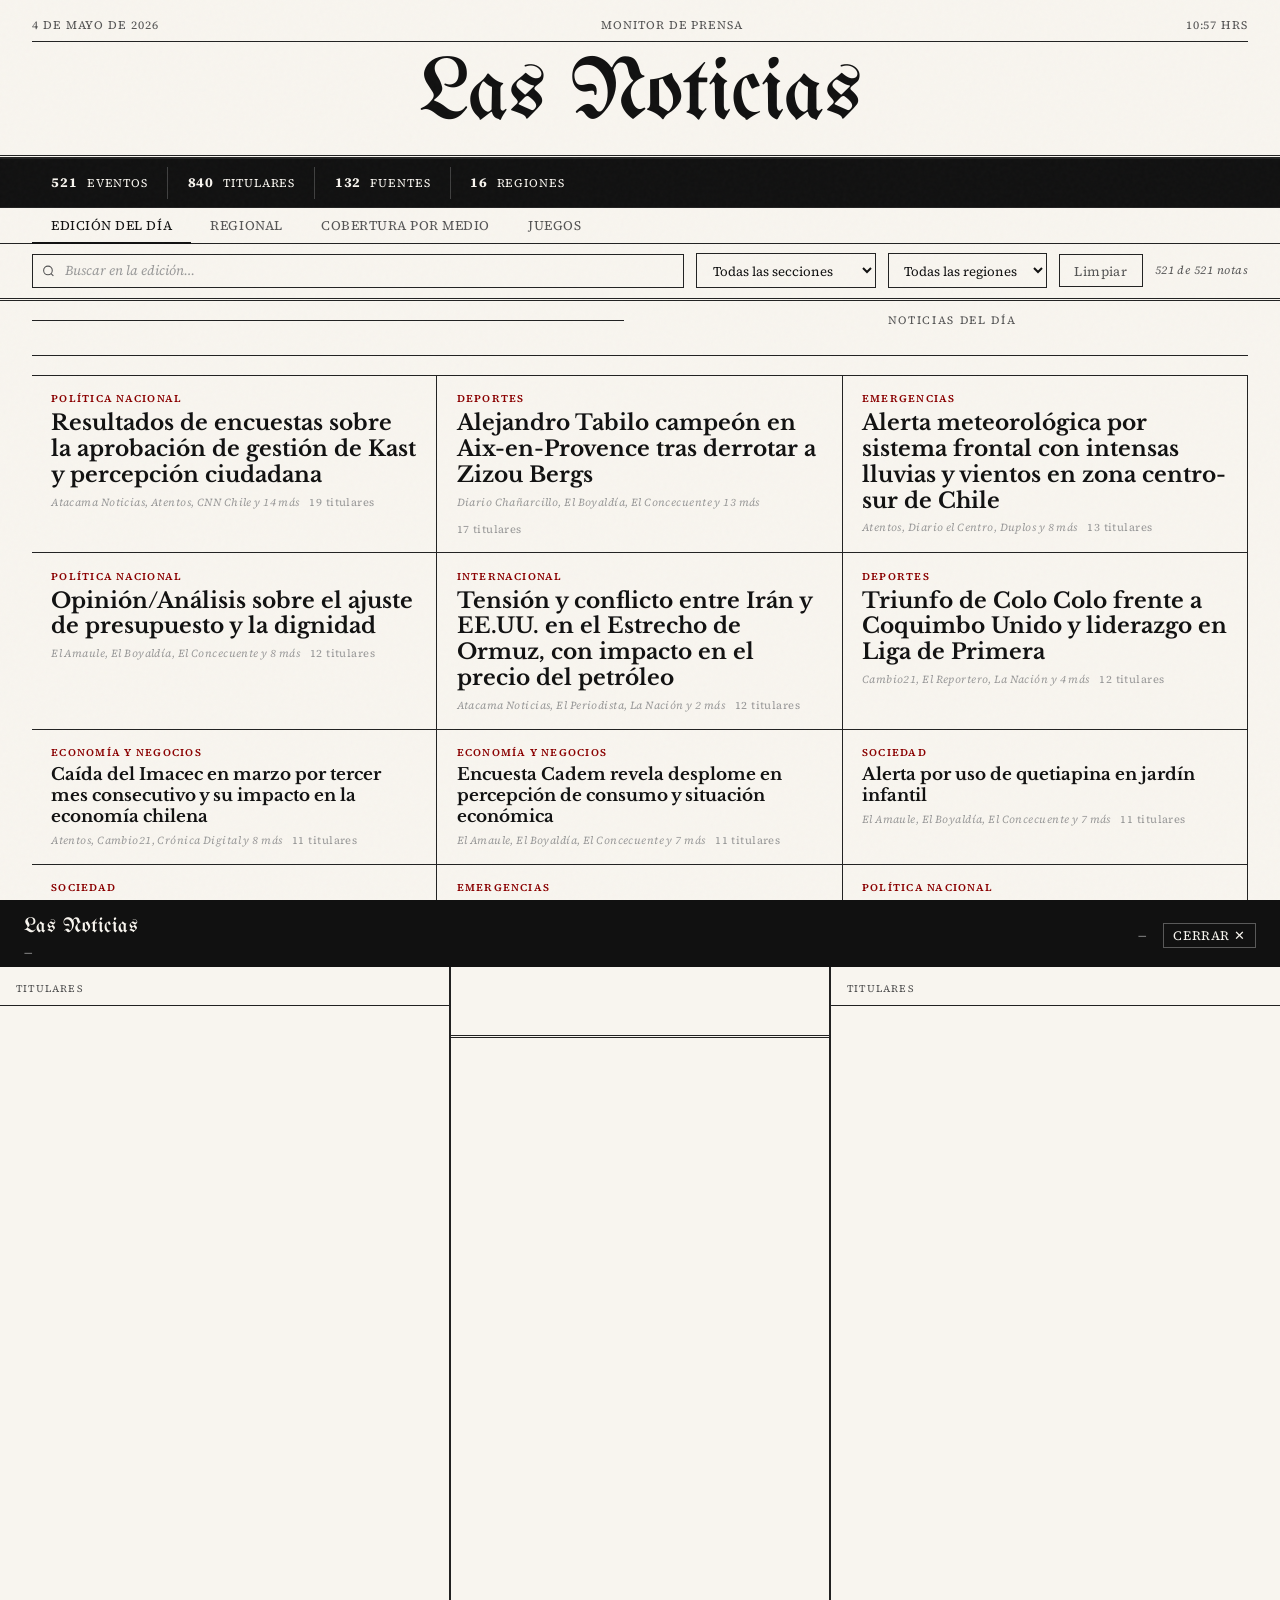
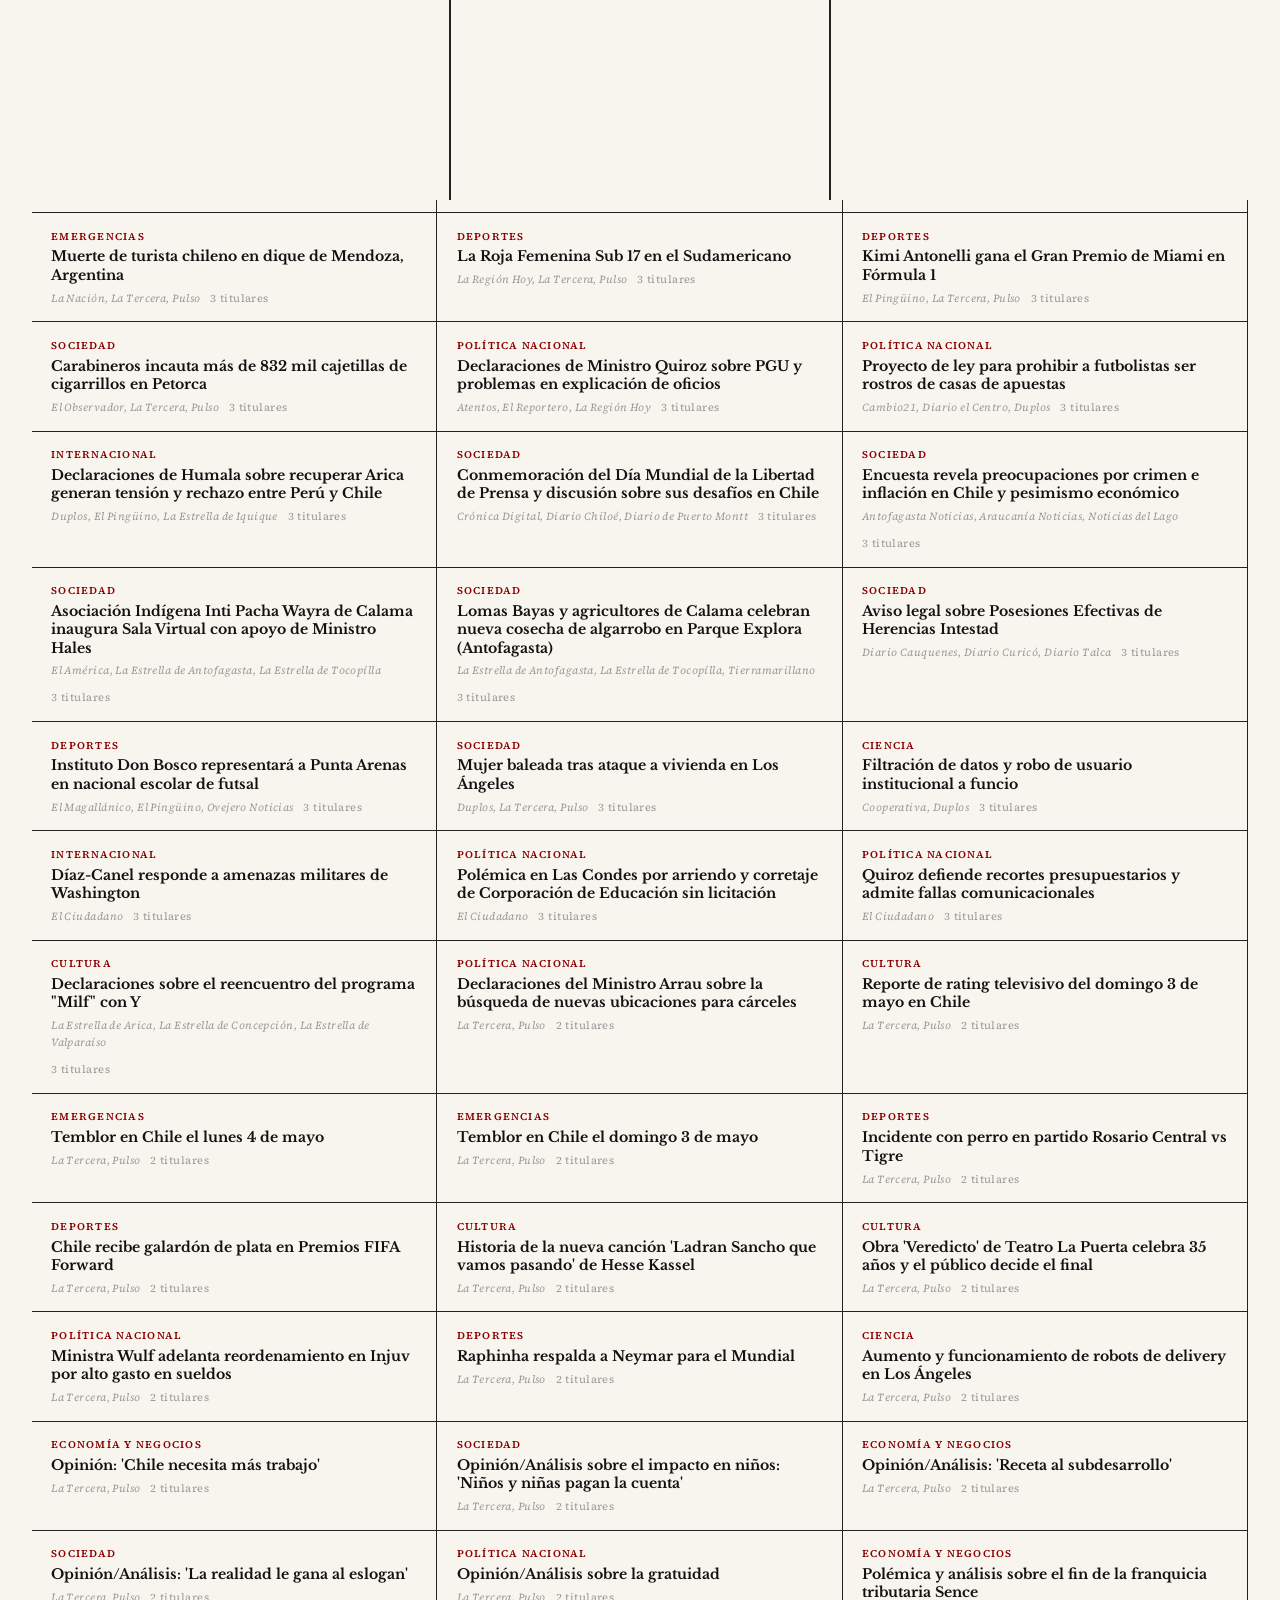
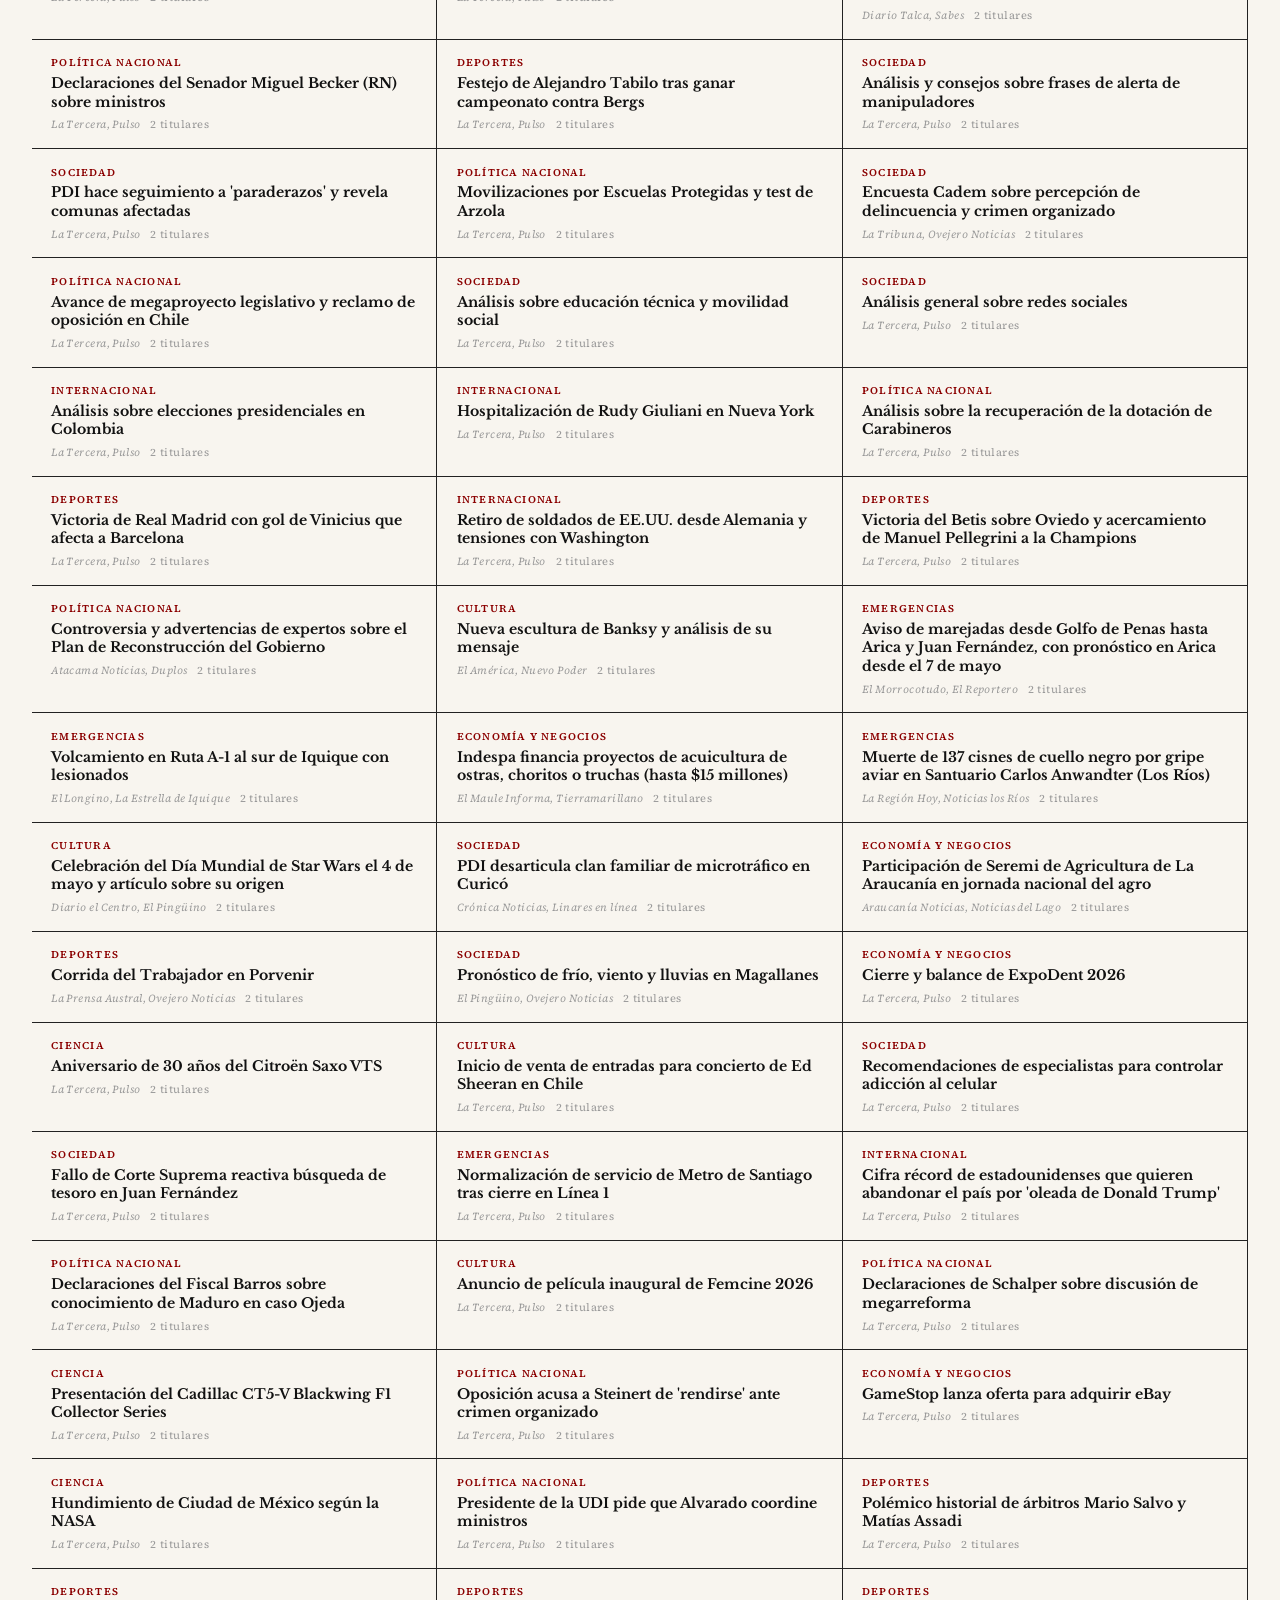
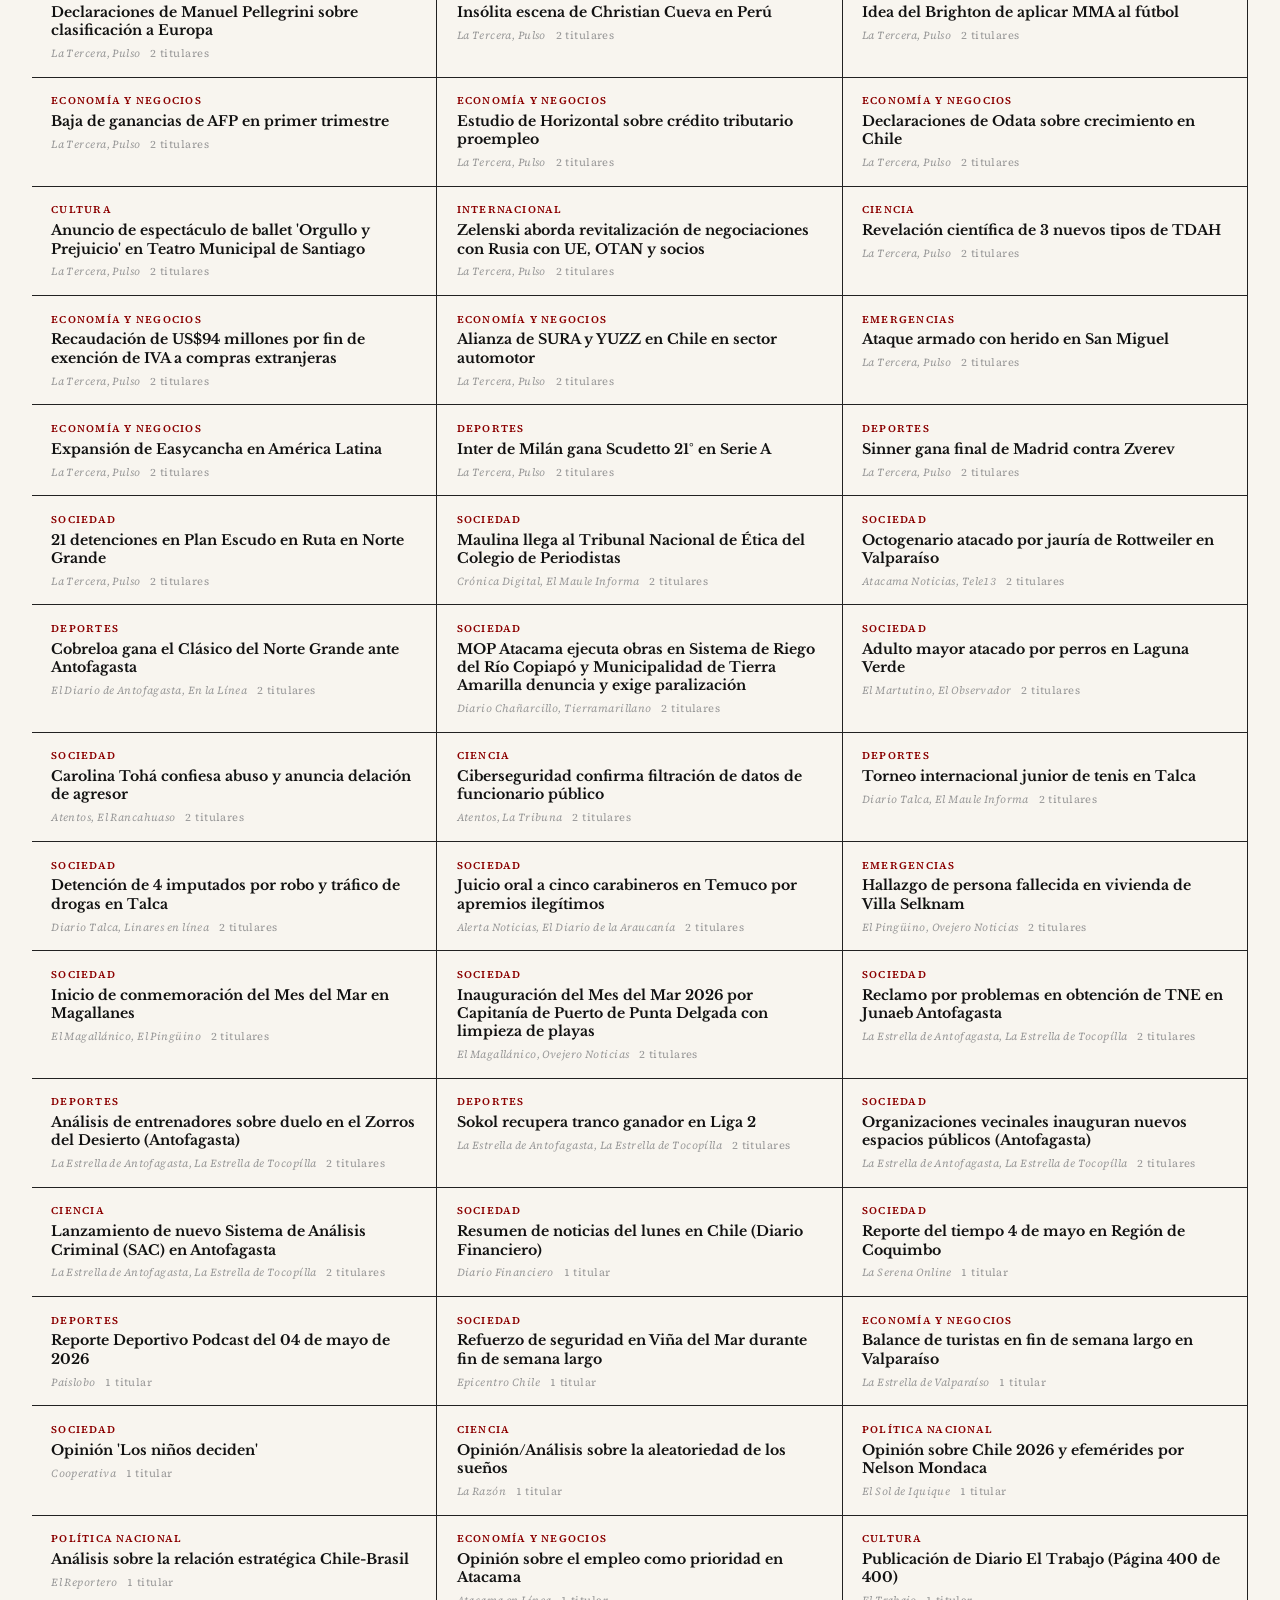
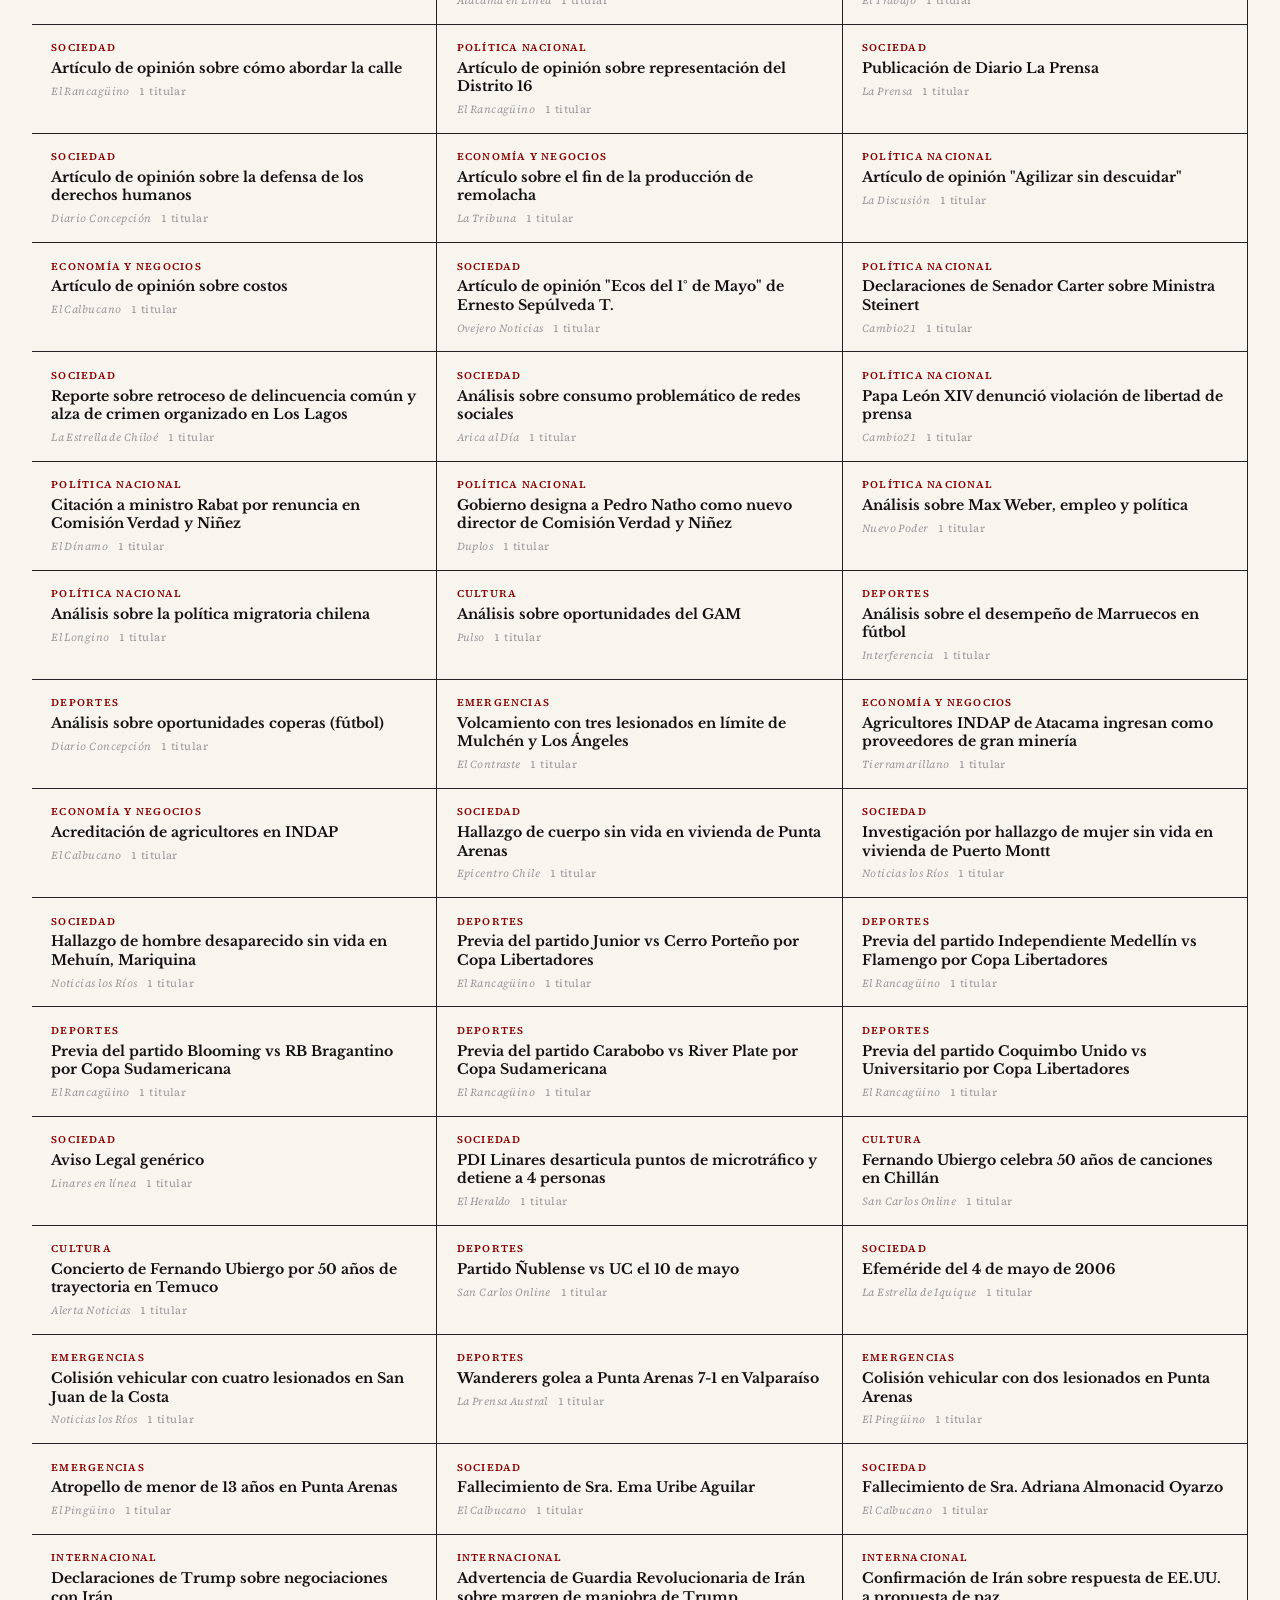
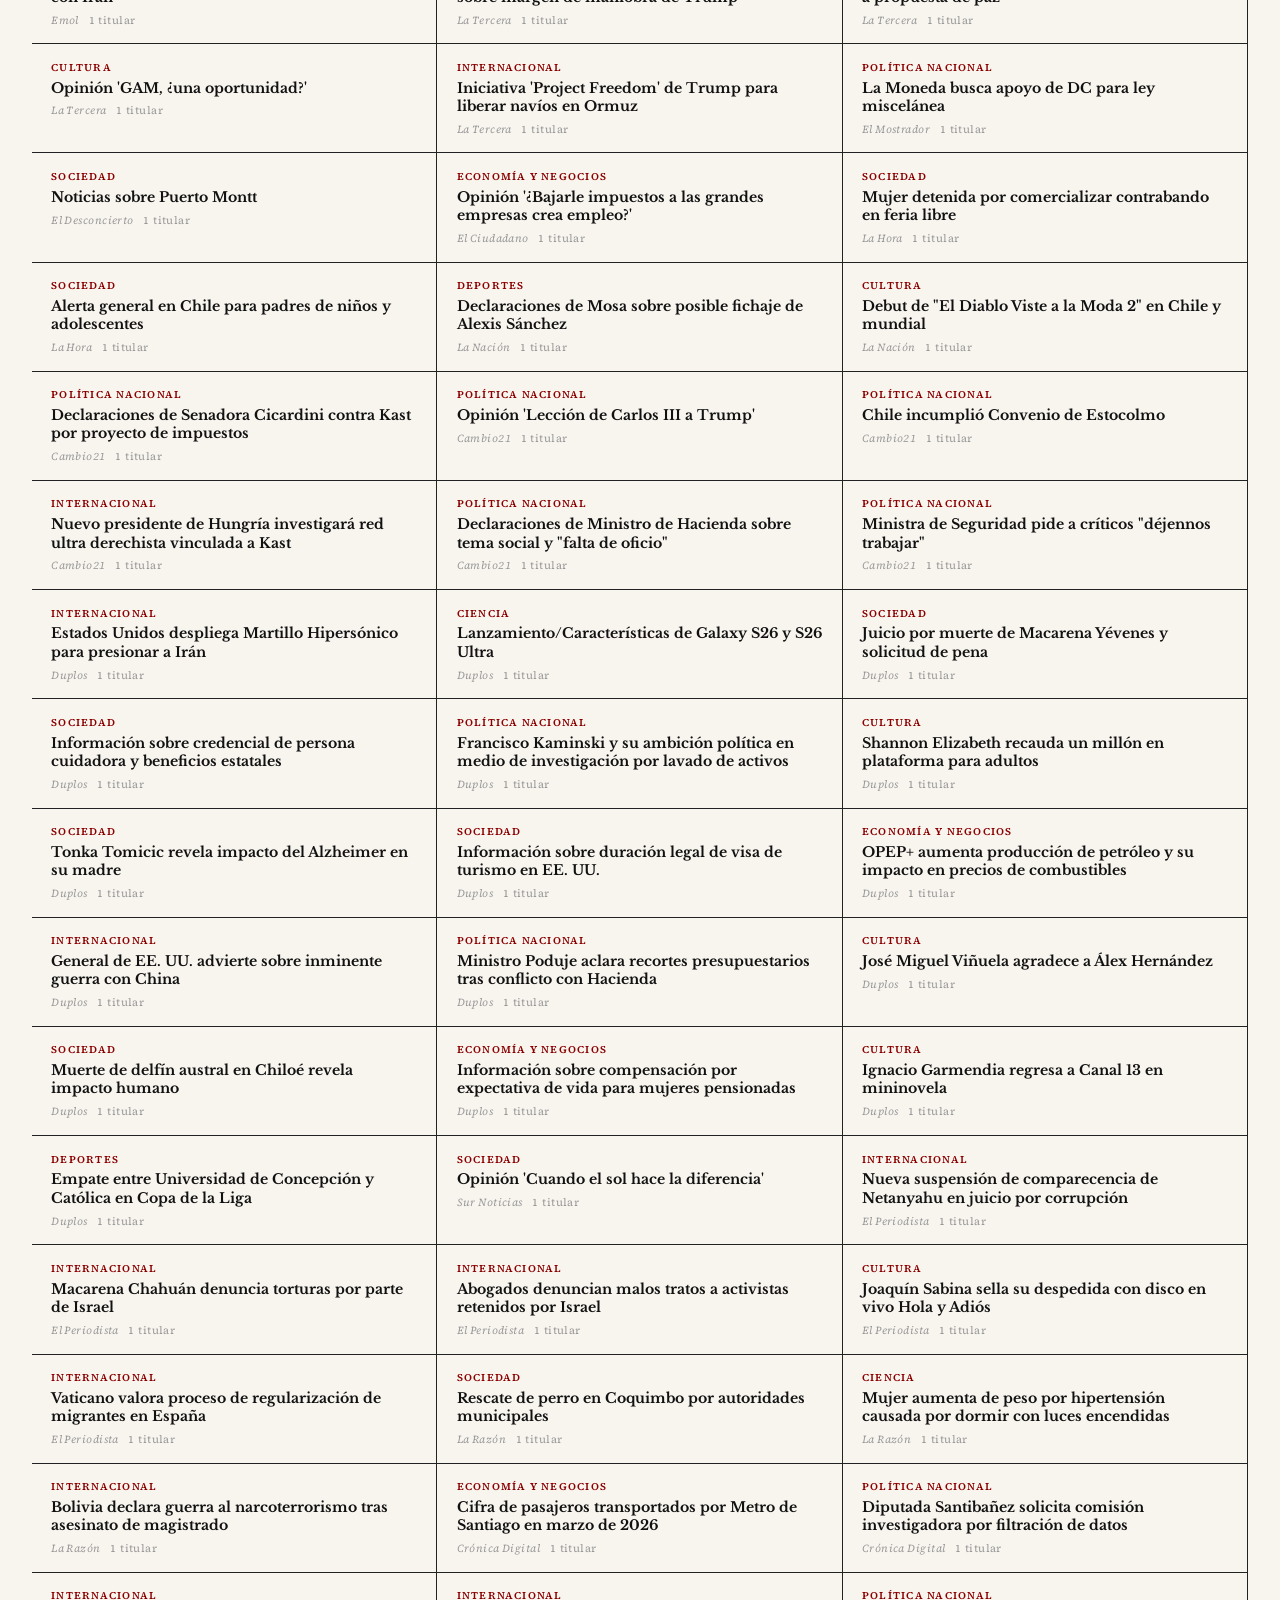
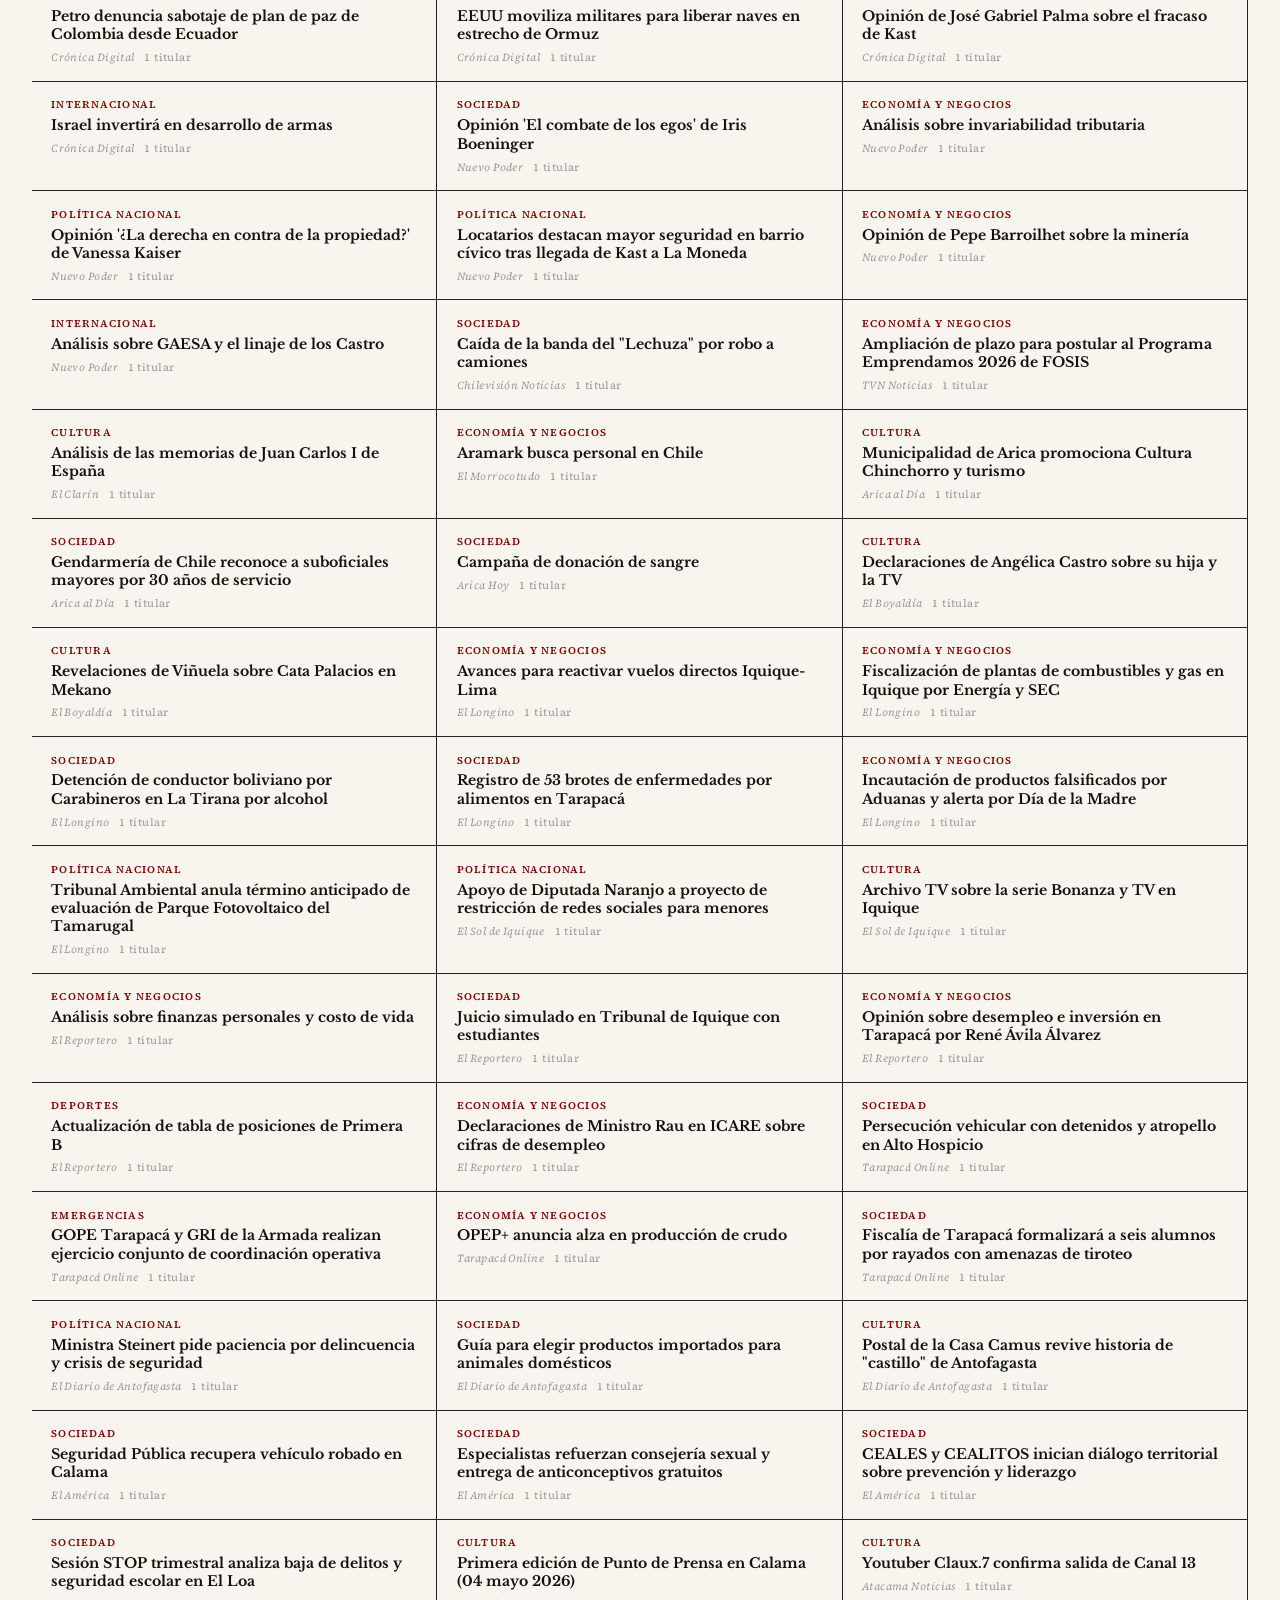
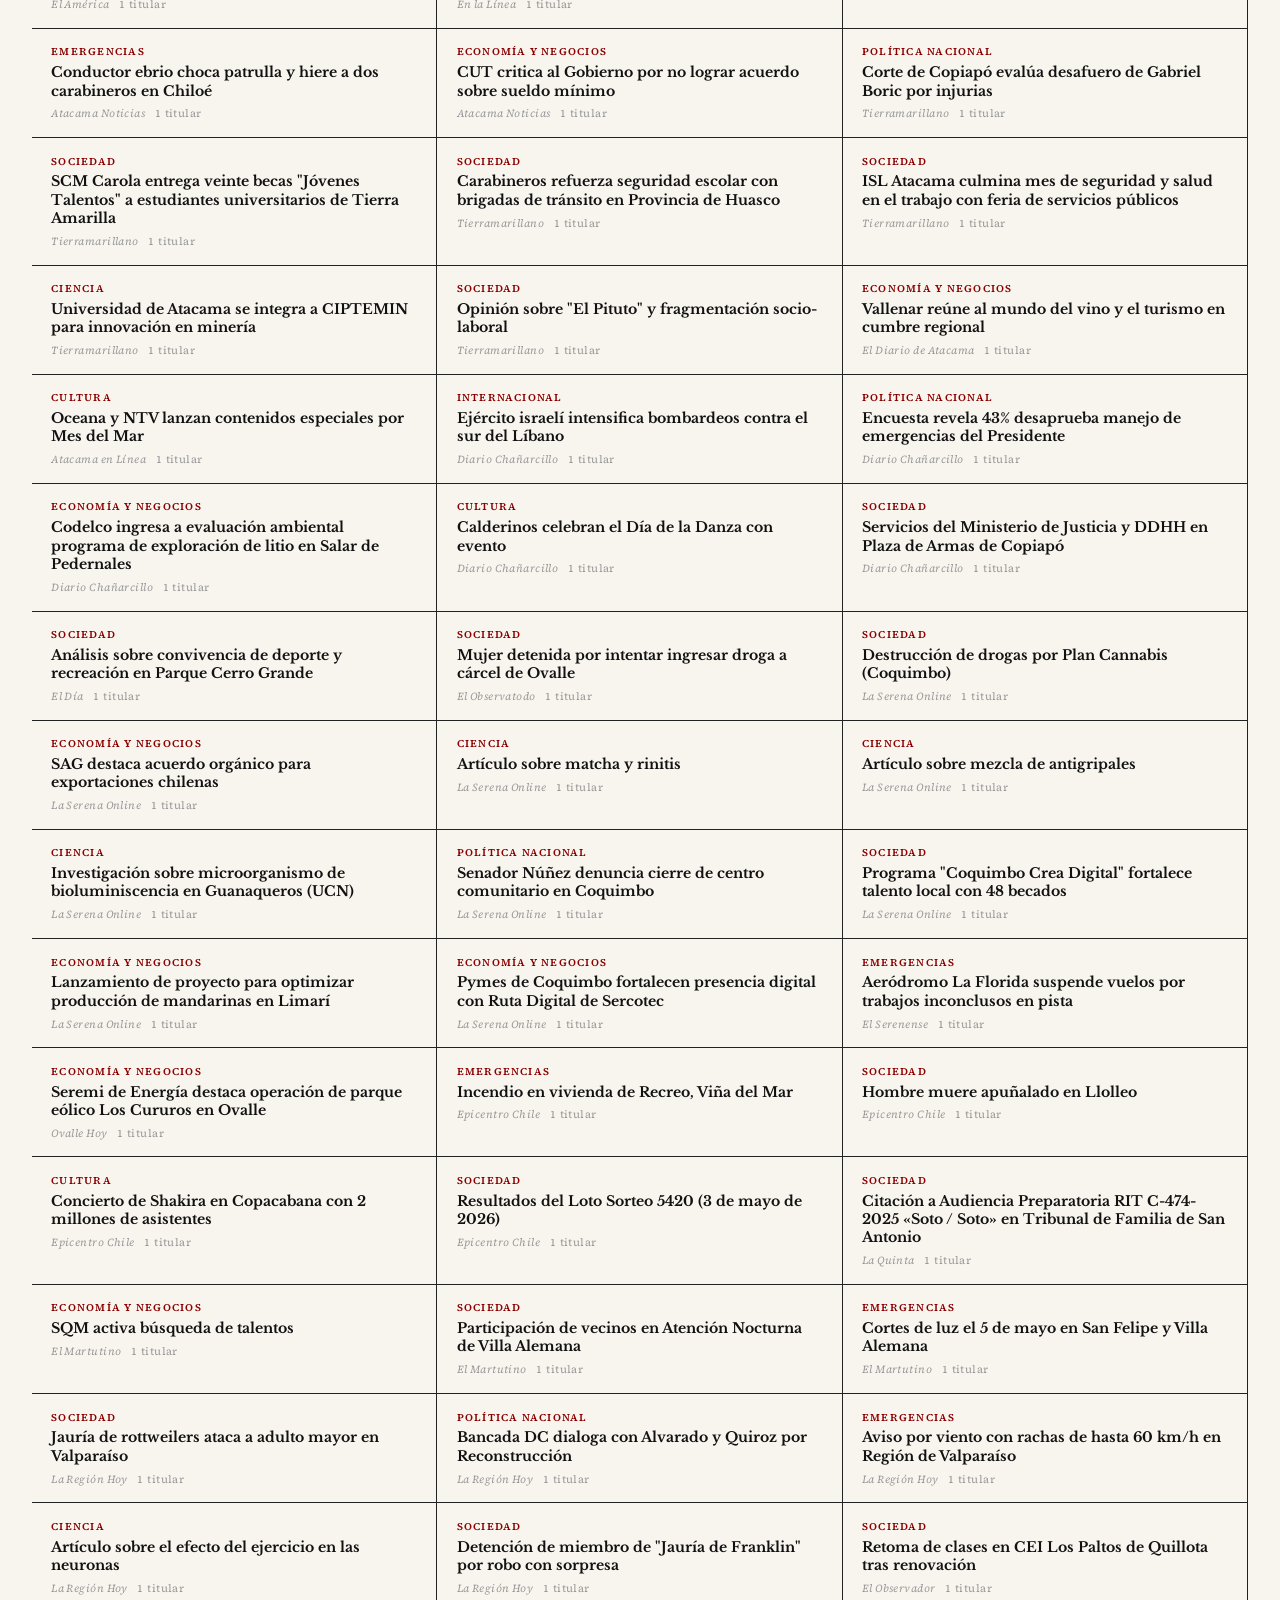
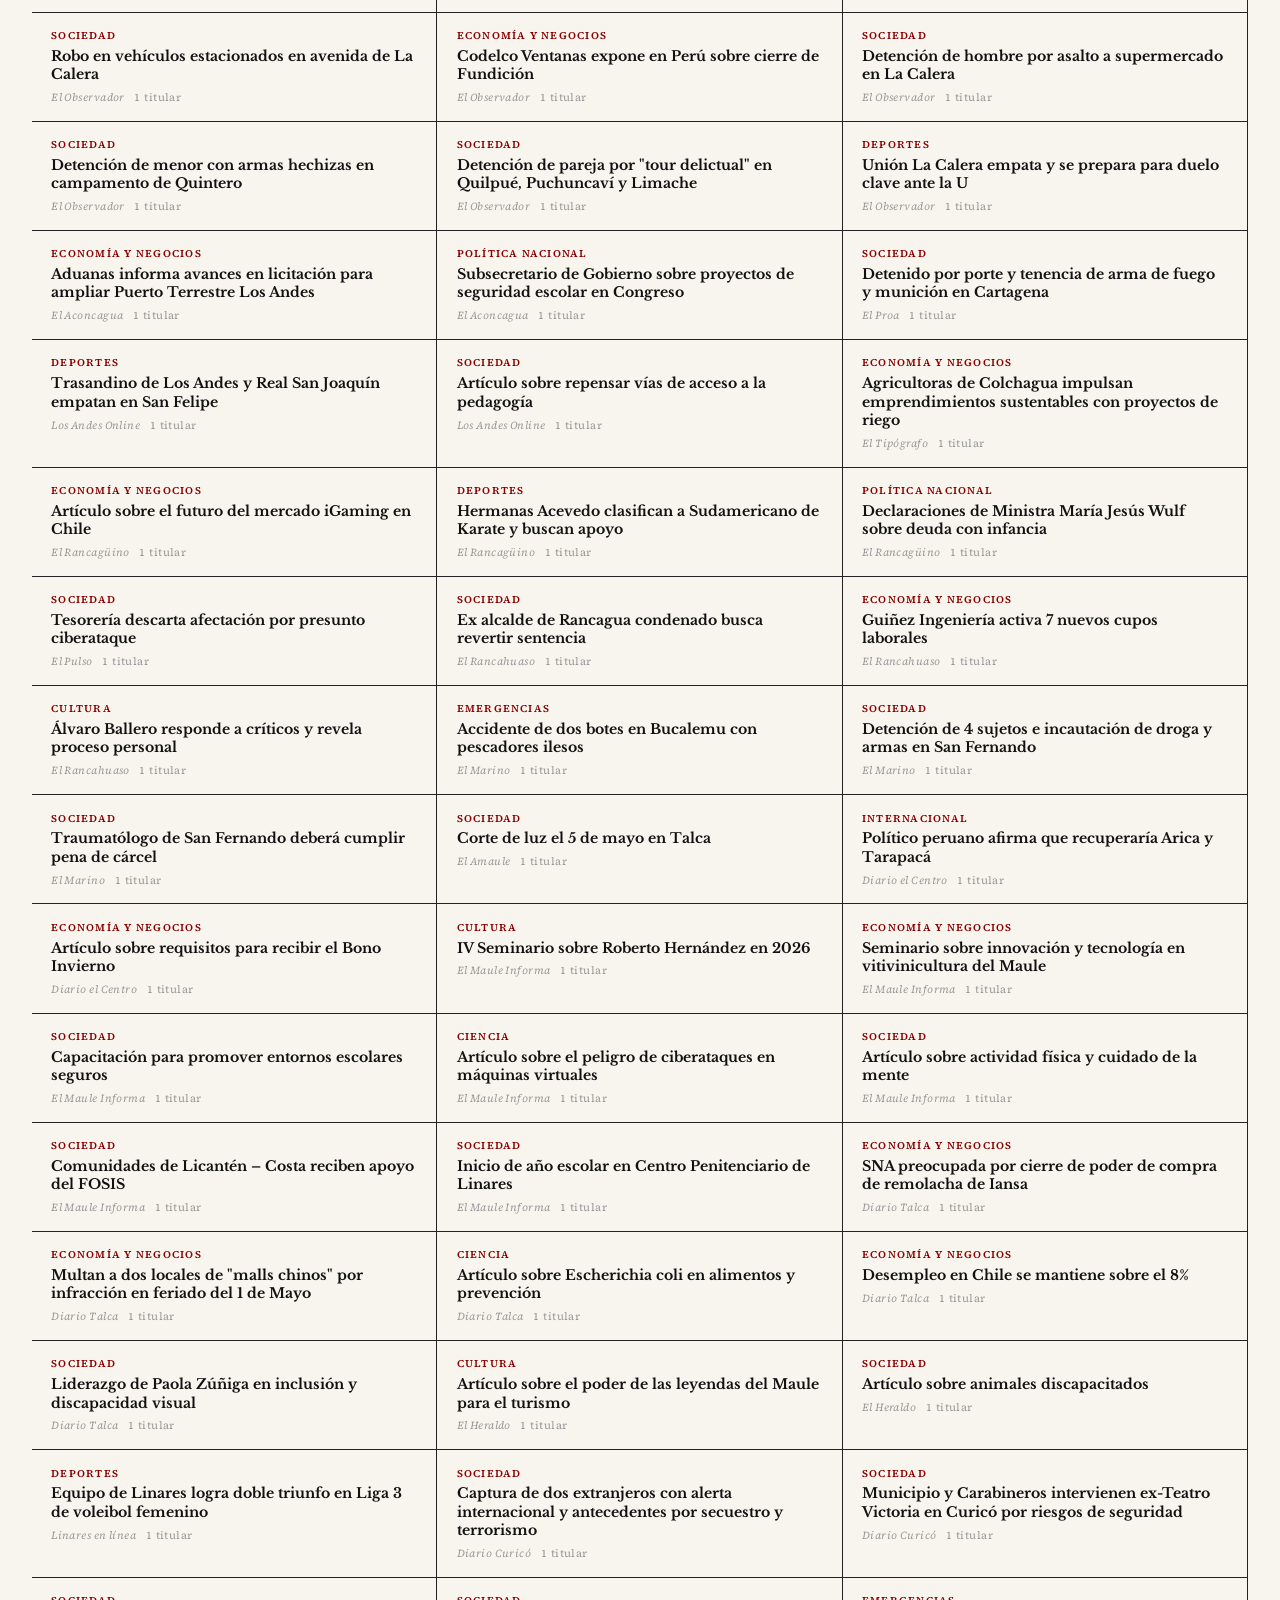
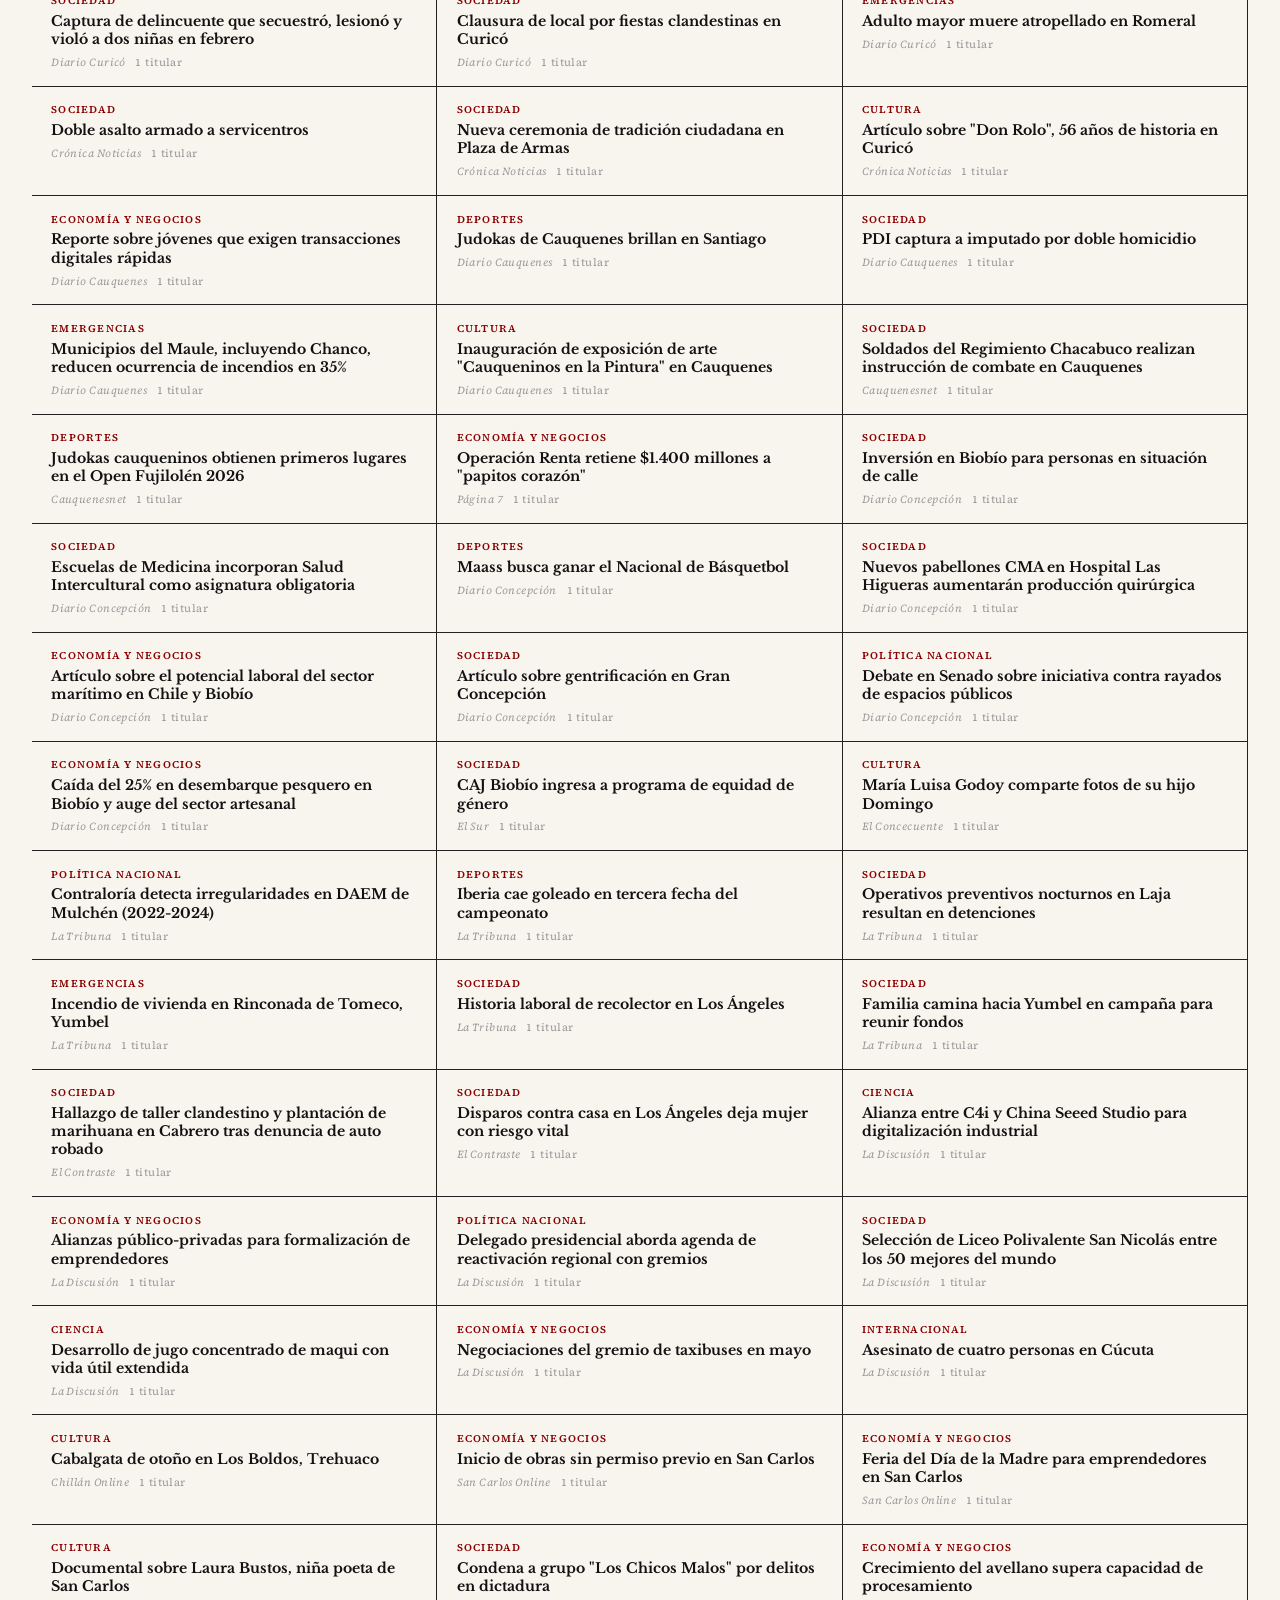
==== commit a7985dbf: "paxu" ====
--- a/index.html
+++ b/index.html
@@ -2,7 +2,7 @@
 <html lang="es">
 <head>
 <meta charset="UTF-8">
-<meta name="viewport" content="width=device-width, initial-scale=1.0">
+<meta name="viewport" content="width=device-width, initial-scale=1.0, maximum-scale=1.0">
 <title>Las Noticias</title>
 <link href="https://fonts.googleapis.com/css2?family=UnifrakturMaguntia&family=Libre+Baskerville:ital,wght@0,400;0,700;1,400&family=IM+Fell+English:ital@0;1&family=Source+Serif+4:opsz,wght@8..60,300;8..60,400;8..60,600;8..60,700&display=swap" rel="stylesheet">
 <link rel="stylesheet" href="css/base.css">
@@ -14,6 +14,9 @@
 </head>
 <body>
 
+<!-- STICKY TOP -->
+<div class="sticky-top" id="sticky-top">
+
 <!-- MASTHEAD -->
 <header>
   <div class="masthead">
@@ -51,11 +54,16 @@
 
 <!-- STATS BAR -->
 <div class="stats-bar hidden" id="stats-bar">
+  <button class="stat-search-btn" id="stat-search-btn" aria-label="Buscar">
+    <svg width="14" height="14" viewBox="0 0 24 24" fill="none" stroke="currentColor" stroke-width="2.5"><circle cx="11" cy="11" r="8"/><path d="m21 21-4.35-4.35"/></svg>
+  </button>
   <div class="stat-chip"><strong id="stat-eventos">0</strong> eventos</div>
   <div class="stat-chip"><strong id="stat-titulares">0</strong> titulares</div>
   <div class="stat-chip"><strong id="stat-fuentes">0</strong> fuentes</div>
   <div class="stat-chip"><strong id="stat-regiones">0</strong> regiones</div>
 </div>
+
+</div><!-- /sticky-top -->
 
 <!-- TABS -->
 <div class="tabs hidden" id="tabs">
@@ -120,6 +128,7 @@
       <div class="regional-map-regions" id="regional-map-regions"></div>
     </div>
     <div class="regional-news-col">
+      <div class="regional-mobile-regions hidden" id="regional-mobile-regions"></div>
       <div class="regional-col-header">
         <span id="reg-news-label">Noticias</span>
         <span id="reg-news-count"></span>
@@ -204,6 +213,17 @@
     <div class="panel-side" id="panel-right">
       <div class="panel-side-label" id="panel-right-label">Titulares</div>
     </div>
+  </div>
+</div>
+
+<!-- REGIONAL MODAL (móvil) -->
+<div class="reg-modal-overlay hidden" id="reg-modal-overlay">
+  <div class="reg-modal" id="reg-modal">
+    <div class="reg-modal-header">
+      <div class="reg-modal-title" id="reg-modal-title">—</div>
+      <button class="reg-modal-close" id="reg-modal-close">✕</button>
+    </div>
+    <div class="reg-modal-body" id="reg-modal-body"></div>
   </div>
 </div>
 
--- a/css/base.css
+++ b/css/base.css
@@ -18,11 +18,40 @@
   min-height:100vh;
 }
 
+/* ── RESPONSIVE STATS BAR ── */
+@media(max-width:600px){
+  .stats-bar{flex-wrap:nowrap;overflow-x:auto;padding:.3rem .75rem;gap:0;-webkit-overflow-scrolling:touch}
+  .stat-chip{padding:.2rem .55rem;font-size:.58rem;white-space:nowrap;flex-shrink:0}
+  .stat-chip strong{font-size:.72rem;margin-right:.2rem}
+  /* Ocultar titulares/medios del encabezado — ya están en el listón negro */
+  .masthead-bottom{display:none}
+}
+
+
 /* ── GRAIN OVERLAY ── */
 body::before{
   content:'';pointer-events:none;
   position:fixed;inset:0;z-index:9999;opacity:.025;
   background-image:url("data:image/svg+xml,%3Csvg viewBox='0 0 256 256' xmlns='http://www.w3.org/2000/svg'%3E%3Cfilter id='n'%3E%3CfeTurbulence type='fractalNoise' baseFrequency='0.9' numOctaves='4' stitchTiles='stitch'/%3E%3C/filter%3E%3Crect width='100%25' height='100%25' filter='url(%23n)'/%3E%3C/svg%3E");
+}
+
+/* ── STICKY HEADER ── */
+/* Escritorio: scroll normal */
+header{position:static}
+.stats-bar{position:static}
+
+/* Móvil: wrapper sticky — funciona en iOS Safari sin glitches */
+.sticky-top{position:static}
+@media(max-width:600px){
+  .sticky-top{
+    position:sticky;top:0;
+    z-index:50;
+    background:var(--paper);
+    width:100%;
+    overflow:hidden;
+  }
+  header{position:static}
+  .stats-bar{position:static}
 }
 
 /* ── MASTHEAD ── */
@@ -52,6 +81,7 @@
   font-size:.72rem;letter-spacing:.06em;text-transform:uppercase;color:var(--mid);
 }
 .masthead-bottom span{font-family:'Source Serif 4',serif}
+.masthead-bottom{display:none}
 .edition-info{display:flex;gap:2rem}
 
 /* ── DROP ZONE ── */
@@ -132,3 +162,20 @@
 }
 .tab-btn:hover{color:var(--ink)}
 .tab-btn.active{color:var(--ink);border-bottom-color:var(--ink)}
+
+/* ── LUPA EN LISTÓN ── */
+.stat-search-btn{
+  display:none; /* solo visible en móvil */
+  background:none;border:none;cursor:pointer;
+  color:var(--paper);padding:.2rem .6rem;
+  flex-shrink:0;opacity:.8;transition:opacity .15s;
+  border-right:1px solid rgba(255,255,255,.2);
+}
+.stat-search-btn:hover{opacity:1}
+
+@media(max-width:600px){
+  .stat-search-btn{display:flex;align-items:center}
+  /* Toolbar oculto por defecto en móvil — se muestra con .toolbar-open */
+  .toolbar{display:none}
+  .toolbar.toolbar-open{display:flex}
+}
--- a/css/panel.css
+++ b/css/panel.css
@@ -144,7 +144,16 @@
 a.psg-chip:hover{opacity:.8;}
 .psg-stage{
   position:relative;
-  overflow:hidden;
+  overflow:visible;
+}
+/* Stack: todos los textos apilados, el stage toma la altura del más alto */
+.psg-stack{
+  display:grid;
+  grid-template-rows:1fr;
+}
+.psg-text-layer{
+  grid-row:1;
+  grid-column:1;
 }
 .psg-text{
   font-size:.82rem;line-height:1.4;color:var(--ink);
@@ -245,4 +254,60 @@
 ::-webkit-scrollbar-track{background:var(--cream)}
 ::-webkit-scrollbar-thumb{background:var(--mid)}
 
-.hidden{display:none!important}+.hidden{display:none!important}
+/* ══════════════════════════════════════════
+   RESPONSIVE — MÓVIL (≤600px)
+   ══════════════════════════════════════════ */
+@media(max-width:600px){
+
+  /* Panel ocupa toda la pantalla en columna única */
+  .panel-3col{grid-template-columns:1fr;overflow-y:auto;overflow-x:hidden}
+
+  /* Ocultar columnas laterales — los titulares van en panel-mobile-headlines */
+  .panel-side{display:none!important}
+
+  .panel-center{border:none;overflow-y:visible;overflow-x:hidden;width:100%}
+  .panel-img-wrap{max-height:40vw}
+  .panel-center-body{padding:1rem .9rem 1.5rem;width:100%;box-sizing:border-box}
+  .panel-title{font-size:clamp(1rem,5vw,1.4rem)}
+  .panel-close{padding:.4rem 1rem;font-size:.85rem;min-height:36px}
+  .panel-flag-bar{padding:.4rem .9rem}
+  .panel-flag-title{font-size:1.1rem}
+  .panel-flag-bar .panel-kicker{display:none}
+
+  /* Contenedor de titulares en móvil */
+  .panel-mobile-headlines{margin-top:1rem;border-top:1px solid var(--rule);width:100%;overflow-x:hidden}
+
+  /* Carrusel: permitir wrap del texto, no cortar */
+  .psg-stage{min-height:0!important;transition:none;overflow:visible;white-space:normal}
+  .psg-text{white-space:normal;word-break:break-word}
+  .psg-carousel{margin-bottom:.25rem}
+  .ph-source-group{max-width:100%;box-sizing:border-box}
+
+  /* Ticker de regiones */
+  .panel-regiones{
+    flex-wrap:nowrap;
+    overflow:hidden;
+    justify-content:flex-start;
+    mask-image:linear-gradient(to right,transparent 0%,black 6%,black 94%,transparent 100%);
+    -webkit-mask-image:linear-gradient(to right,transparent 0%,black 6%,black 94%,transparent 100%);
+  }
+  .panel-regiones-inner{
+    display:flex;
+    gap:.4rem;
+    white-space:nowrap;
+    animation:chipsTicker 12s linear infinite;
+  }
+  @keyframes chipsTicker{
+    0%  {transform:translateX(0)}
+    100%{transform:translateX(-50%)}
+  }
+  .panel-region-chip{flex-shrink:0}
+}
+
+/* ══════════════════════════════════════════
+   RESPONSIVE — TABLET (601–900px)
+   ══════════════════════════════════════════ */
+@media(min-width:601px) and (max-width:900px){
+  .panel-3col{grid-template-columns:1fr 260px 1fr}
+}
--- a/css/regional.css
+++ b/css/regional.css
@@ -99,8 +99,53 @@
 }
 @media(max-width:680px){
   .regional-layout{grid-template-columns:1fr}
-  .regional-map-col{display:none}
+  .regional-sources-col{display:none}
+  /* Mapa centrado, sin botones */
+  .regional-map-col{
+    display:flex;justify-content:center;
+    border-right:none;border-bottom:1px solid var(--rule);
+    padding:1rem .5rem;
+  }
+  .regional-map-placeholder{flex-direction:column;align-items:center}
+  #chile-svg-wrap{width:55vw;max-width:220px}
+  #chile-svg-wrap svg{width:100%!important;height:auto!important}
+  .regional-map-regions{display:none}
+  .rmp-label,.rmp-sublabel{display:none}
+  /* Noticias ocultas en móvil — se muestran en el modal */
+  .regional-news-col{display:none}
+  .regional-mobile-regions{display:none!important}
 }
+
+/* ── MODAL REGIONAL (móvil) ── */
+.reg-modal-overlay{
+  position:fixed;inset:0;background:rgba(0,0,0,.55);
+  z-index:300;display:flex;align-items:flex-end;
+  transition:opacity .2s;
+}
+.reg-modal-overlay.hidden{display:none}
+.reg-modal{
+  background:var(--paper);width:100%;max-height:75vh;
+  display:flex;flex-direction:column;
+  border-top:4px solid var(--ink);
+  transform:translateY(0);
+  animation:slideUpModal .25s ease;
+}
+@keyframes slideUpModal{from{transform:translateY(40px);opacity:0}to{transform:translateY(0);opacity:1}}
+.reg-modal-header{
+  display:flex;justify-content:space-between;align-items:center;
+  padding:.6rem 1rem;border-bottom:1px solid var(--rule);flex-shrink:0;
+}
+.reg-modal-title{
+  font-family:'Libre Baskerville',serif;font-size:1rem;font-weight:700;color:var(--ink);
+}
+.reg-modal-close{
+  background:none;border:1px solid var(--rule);
+  padding:.2rem .6rem;font-size:.8rem;cursor:pointer;
+  font-family:'Source Serif 4',serif;letter-spacing:.04em;
+  transition:all .15s;
+}
+.reg-modal-close:hover{background:var(--ink);color:var(--paper)}
+.reg-modal-body{overflow-y:auto;padding:.25rem 0}
 
 /* ── MAP TOOLTIP ── */
 #map-tooltip{
@@ -127,4 +172,4 @@
 #map-tooltip .tt-row{
   font-size:.7rem;color:rgba(255,255,255,.7);
 }
-#map-tooltip .tt-row strong{color:var(--paper)}
+#map-tooltip .tt-row strong{color:var(--paper)}
